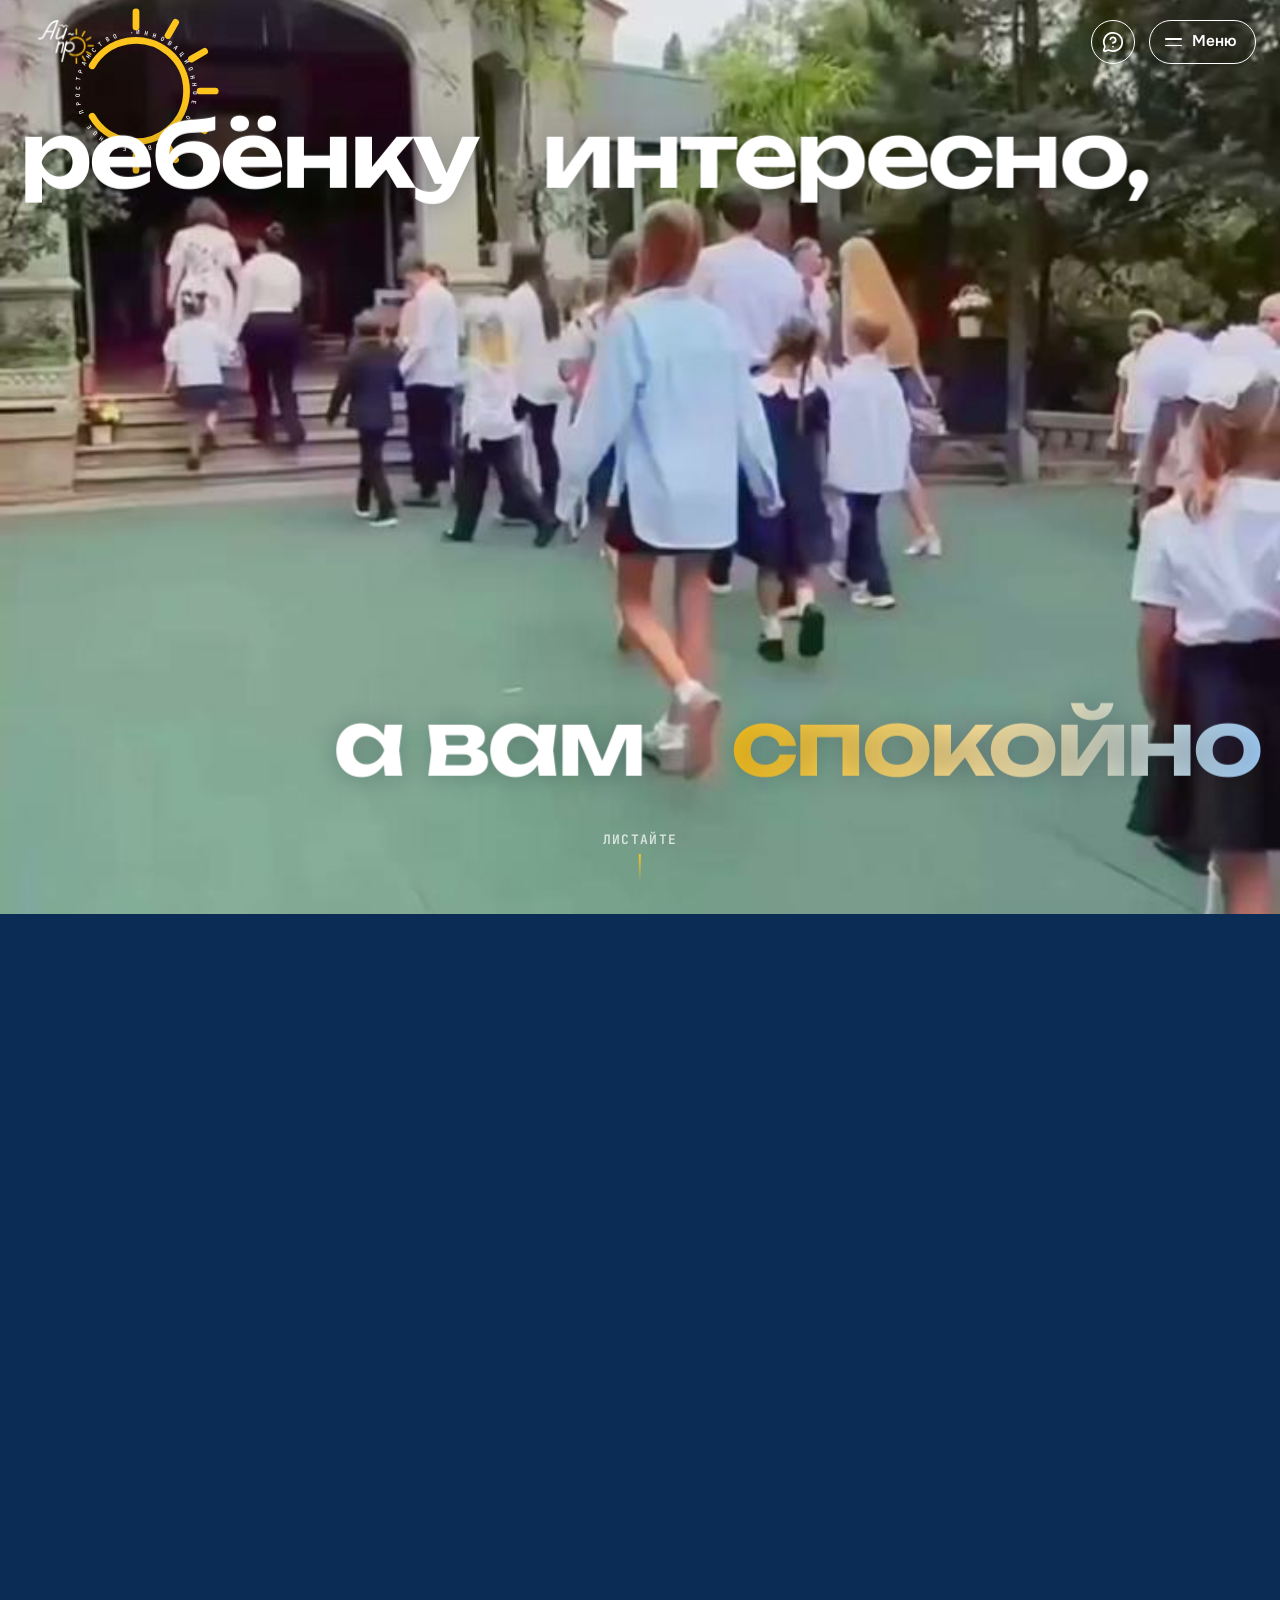
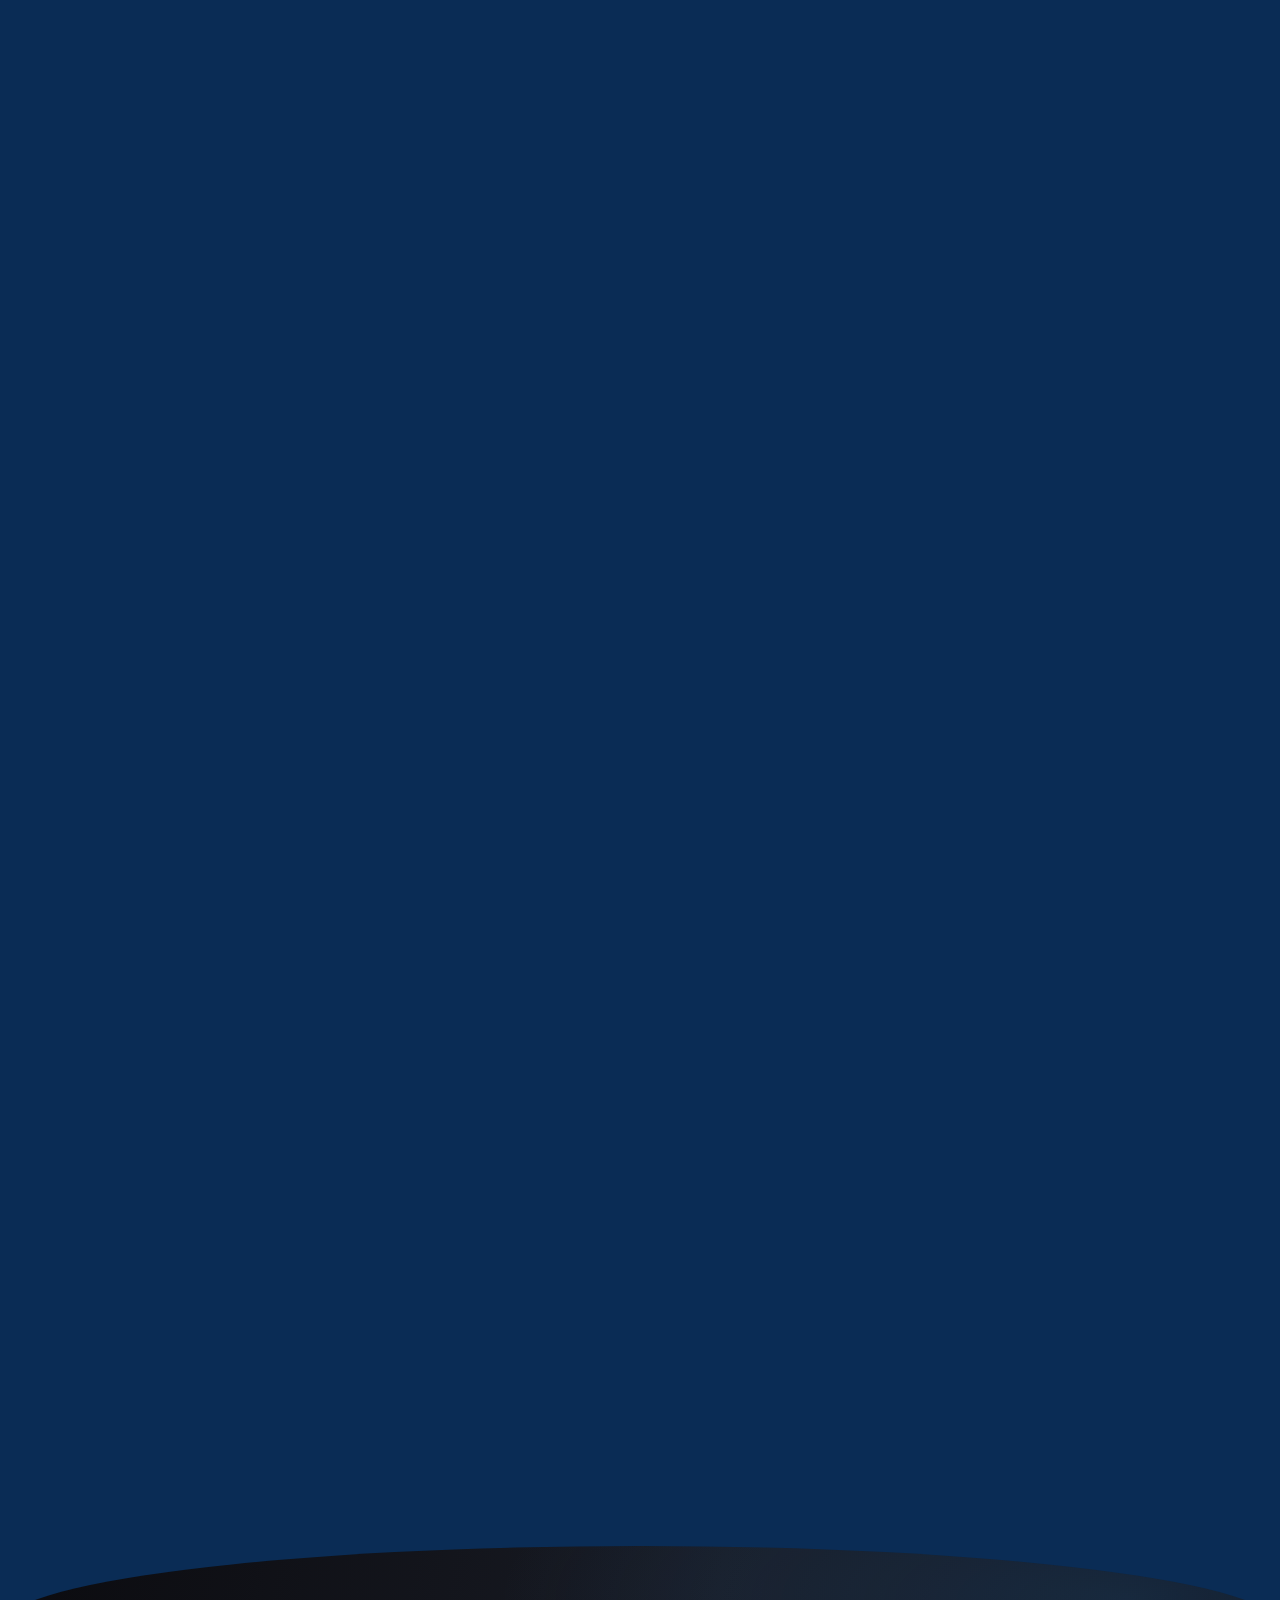
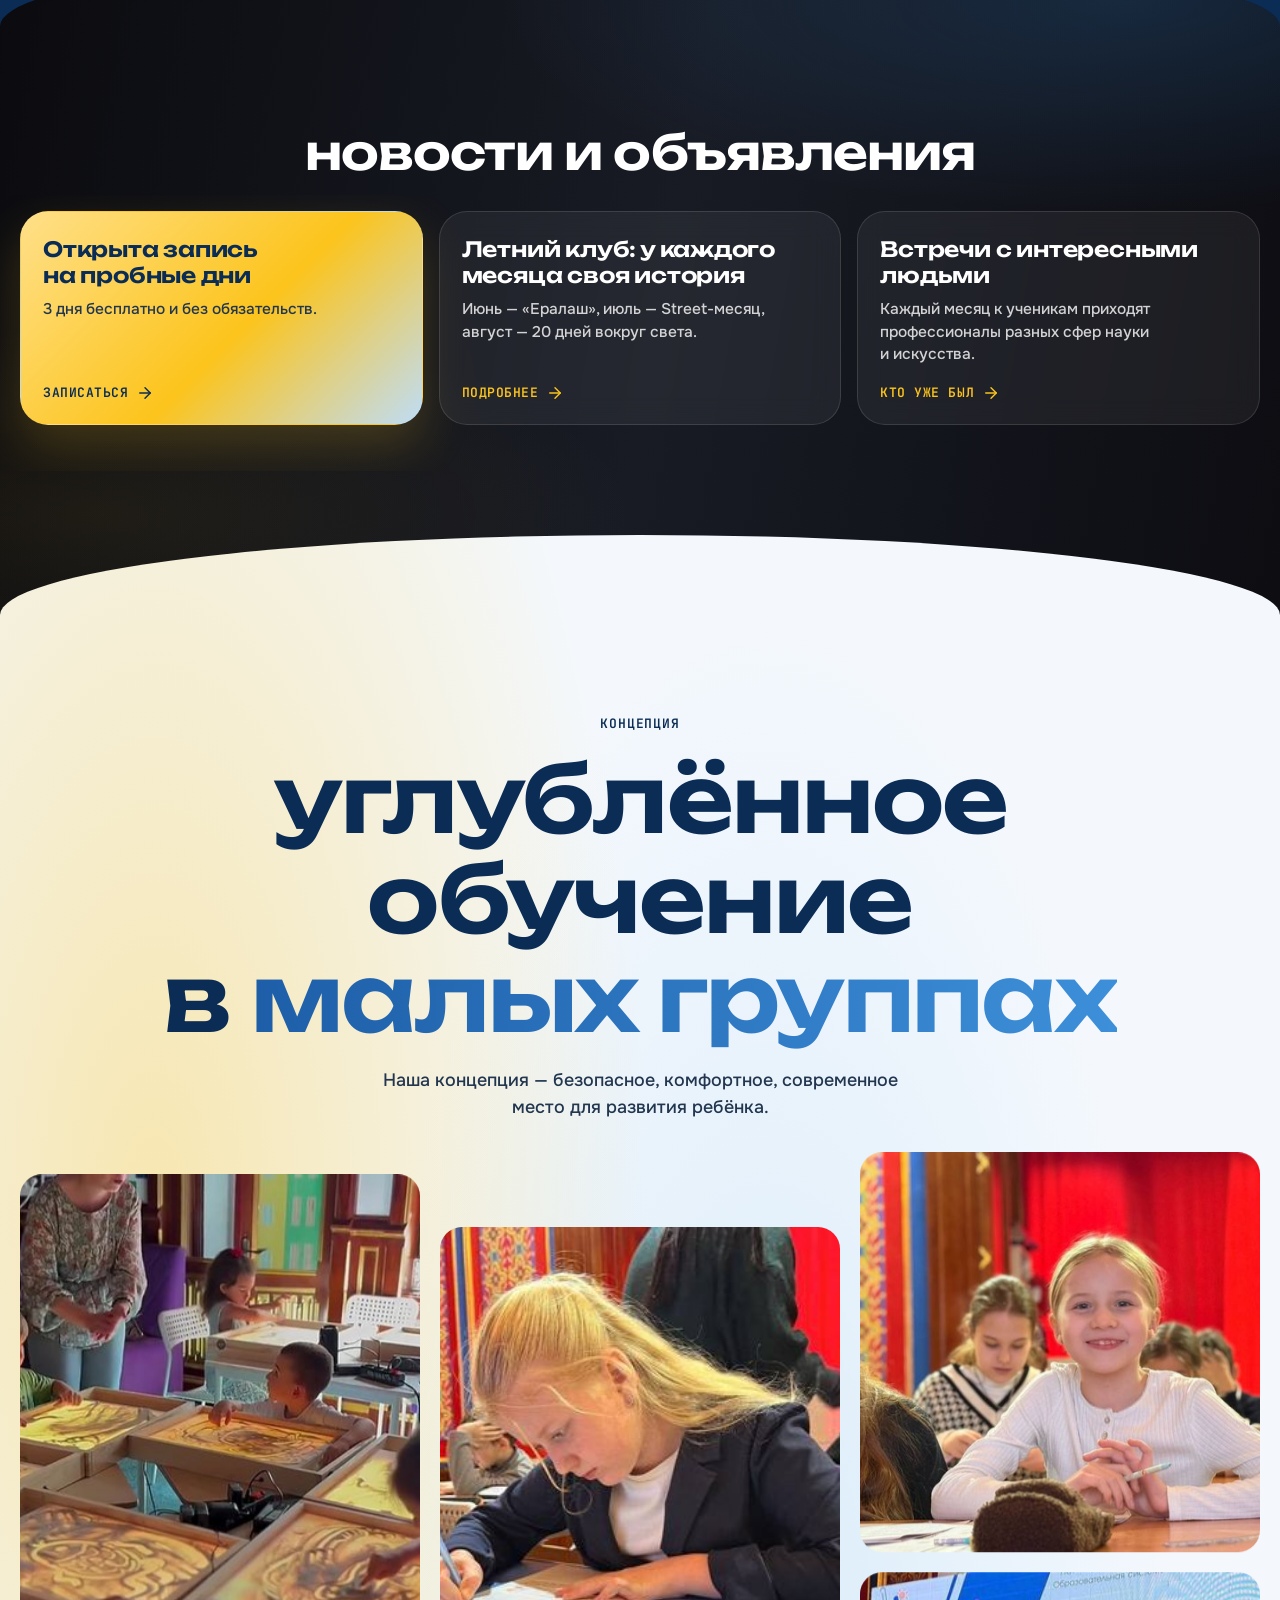
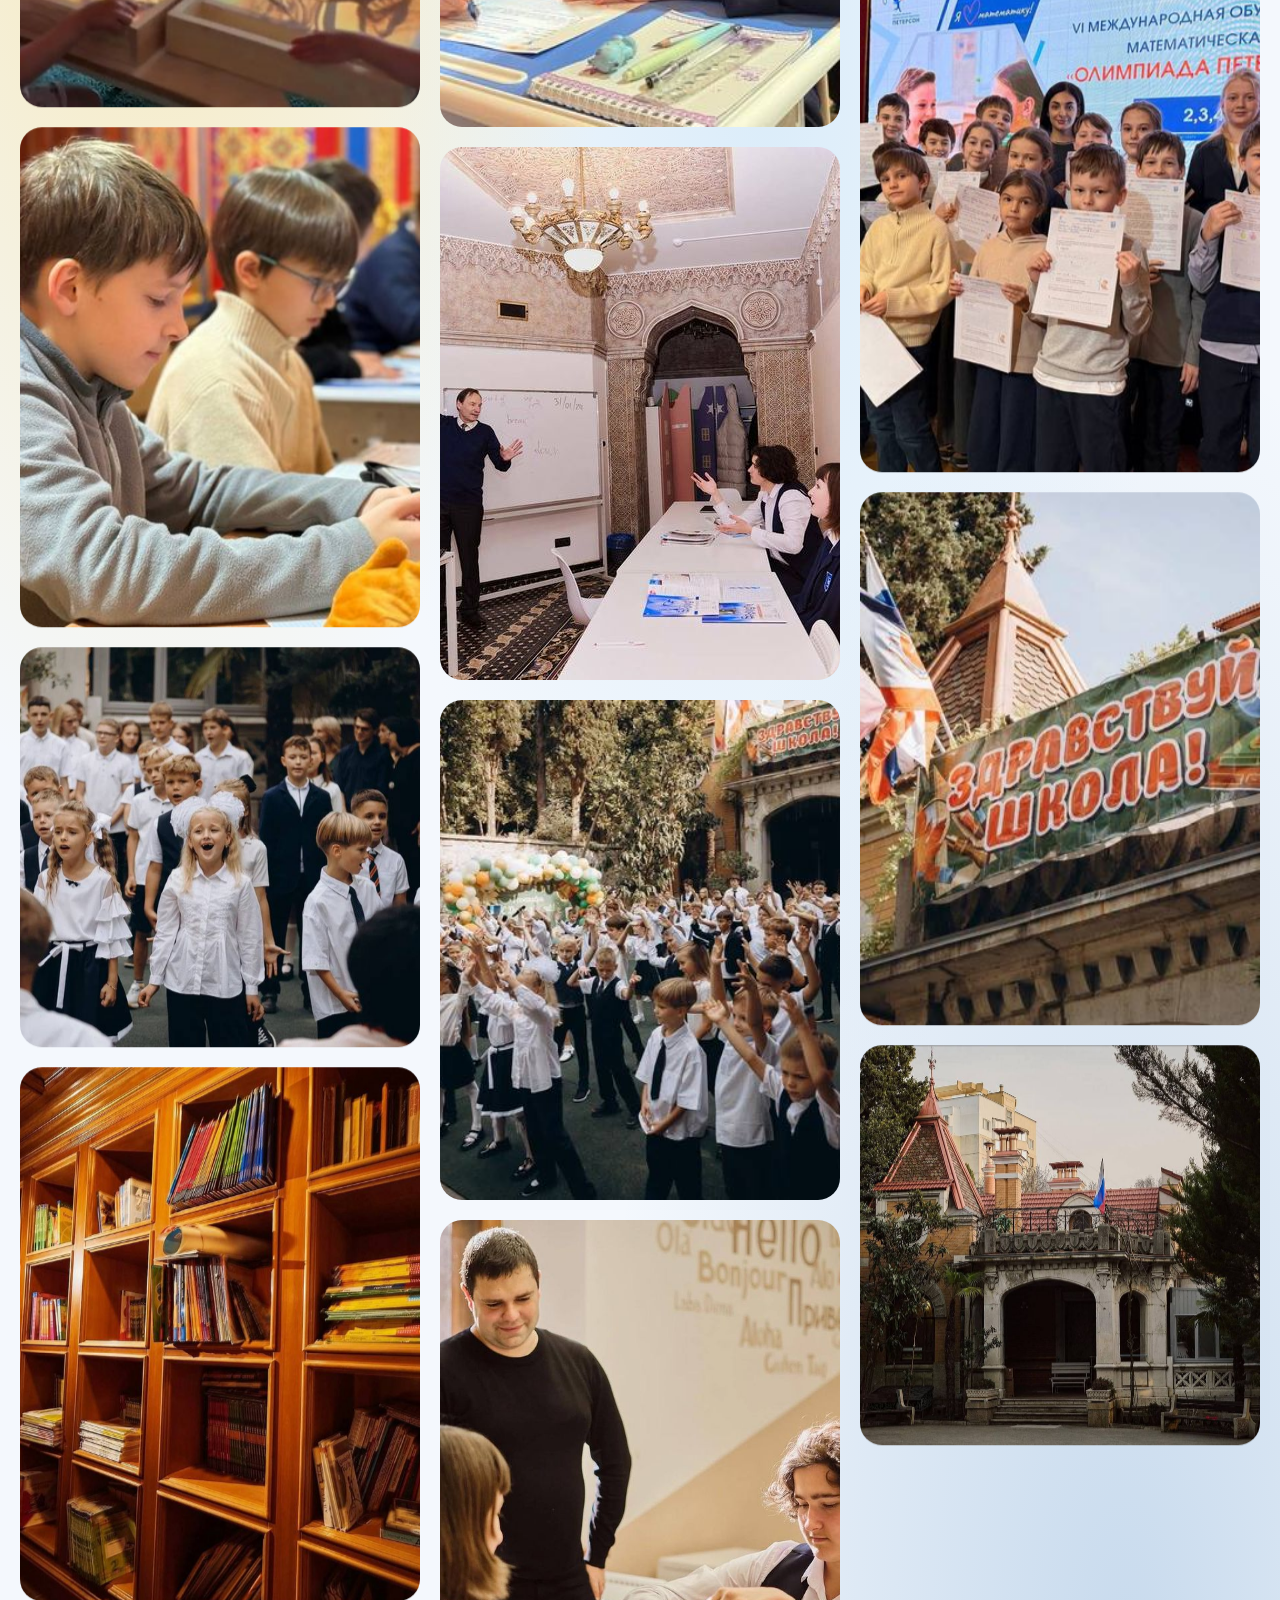
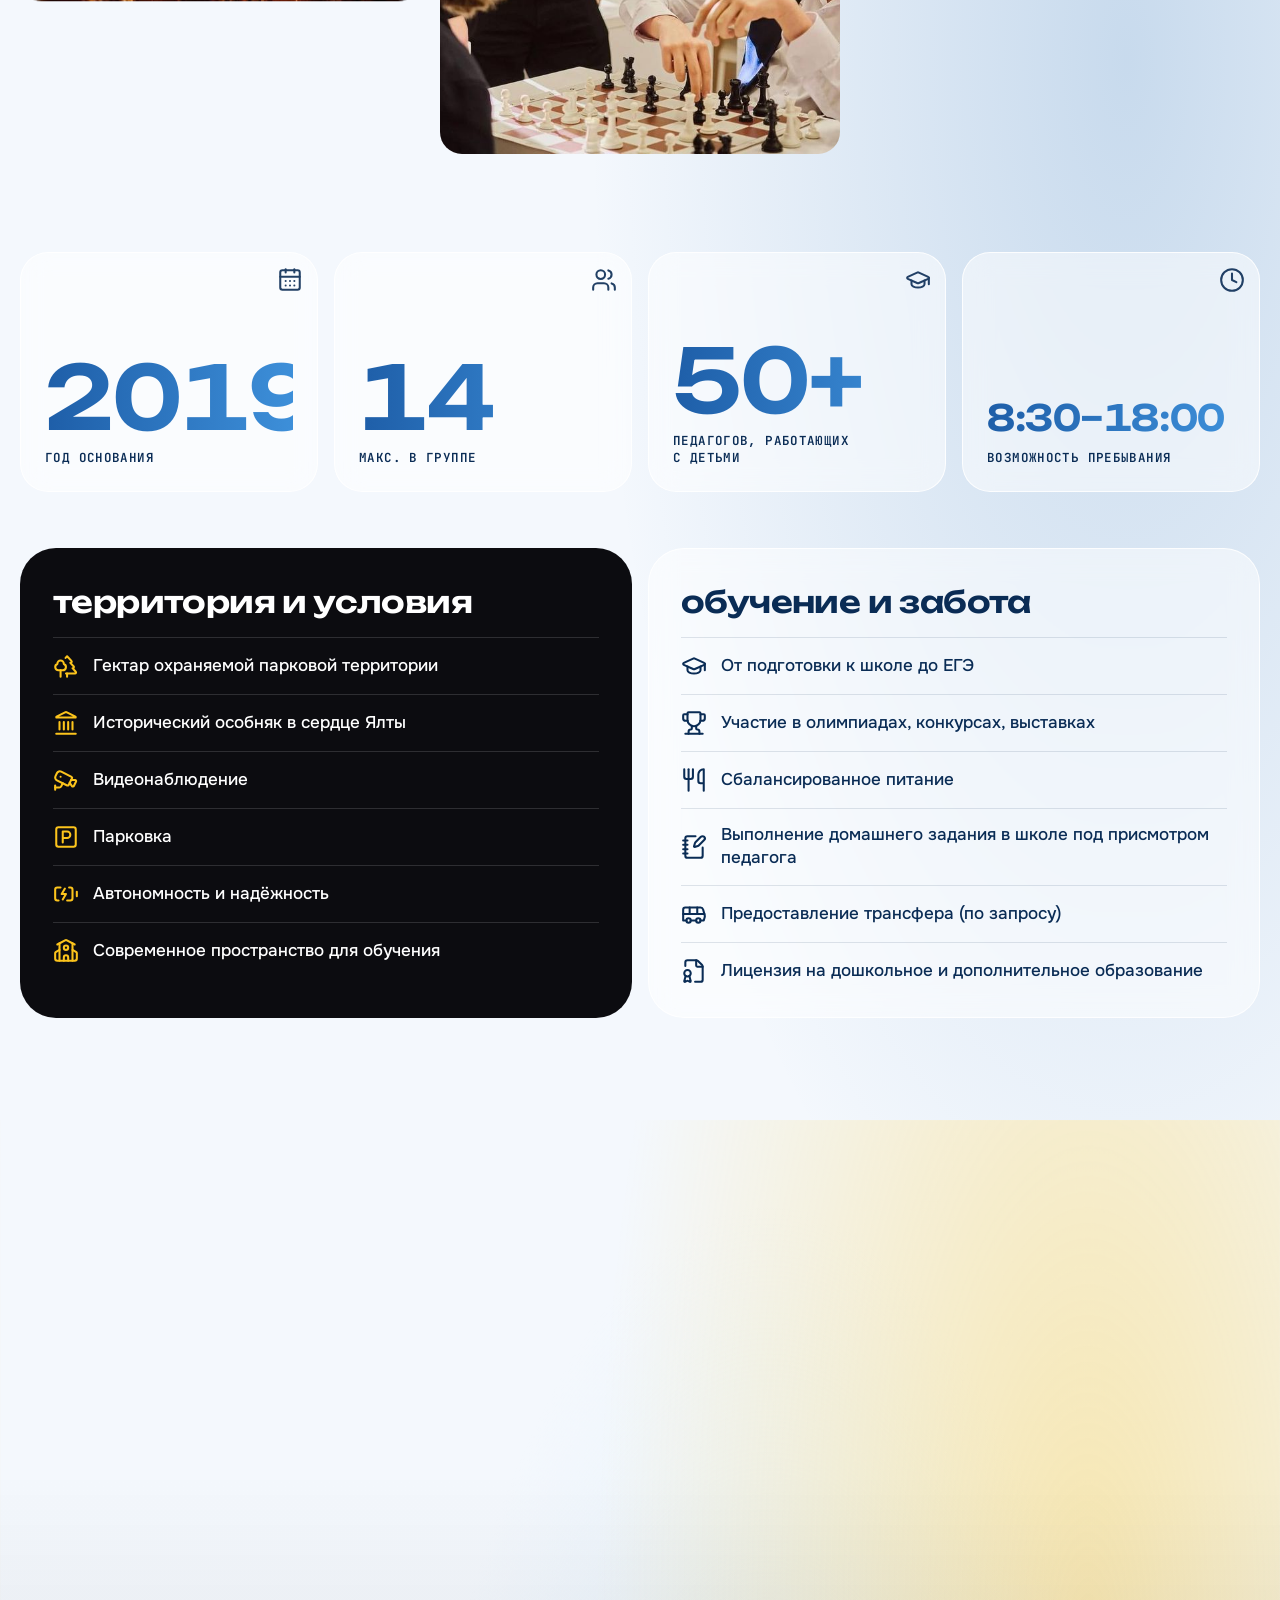
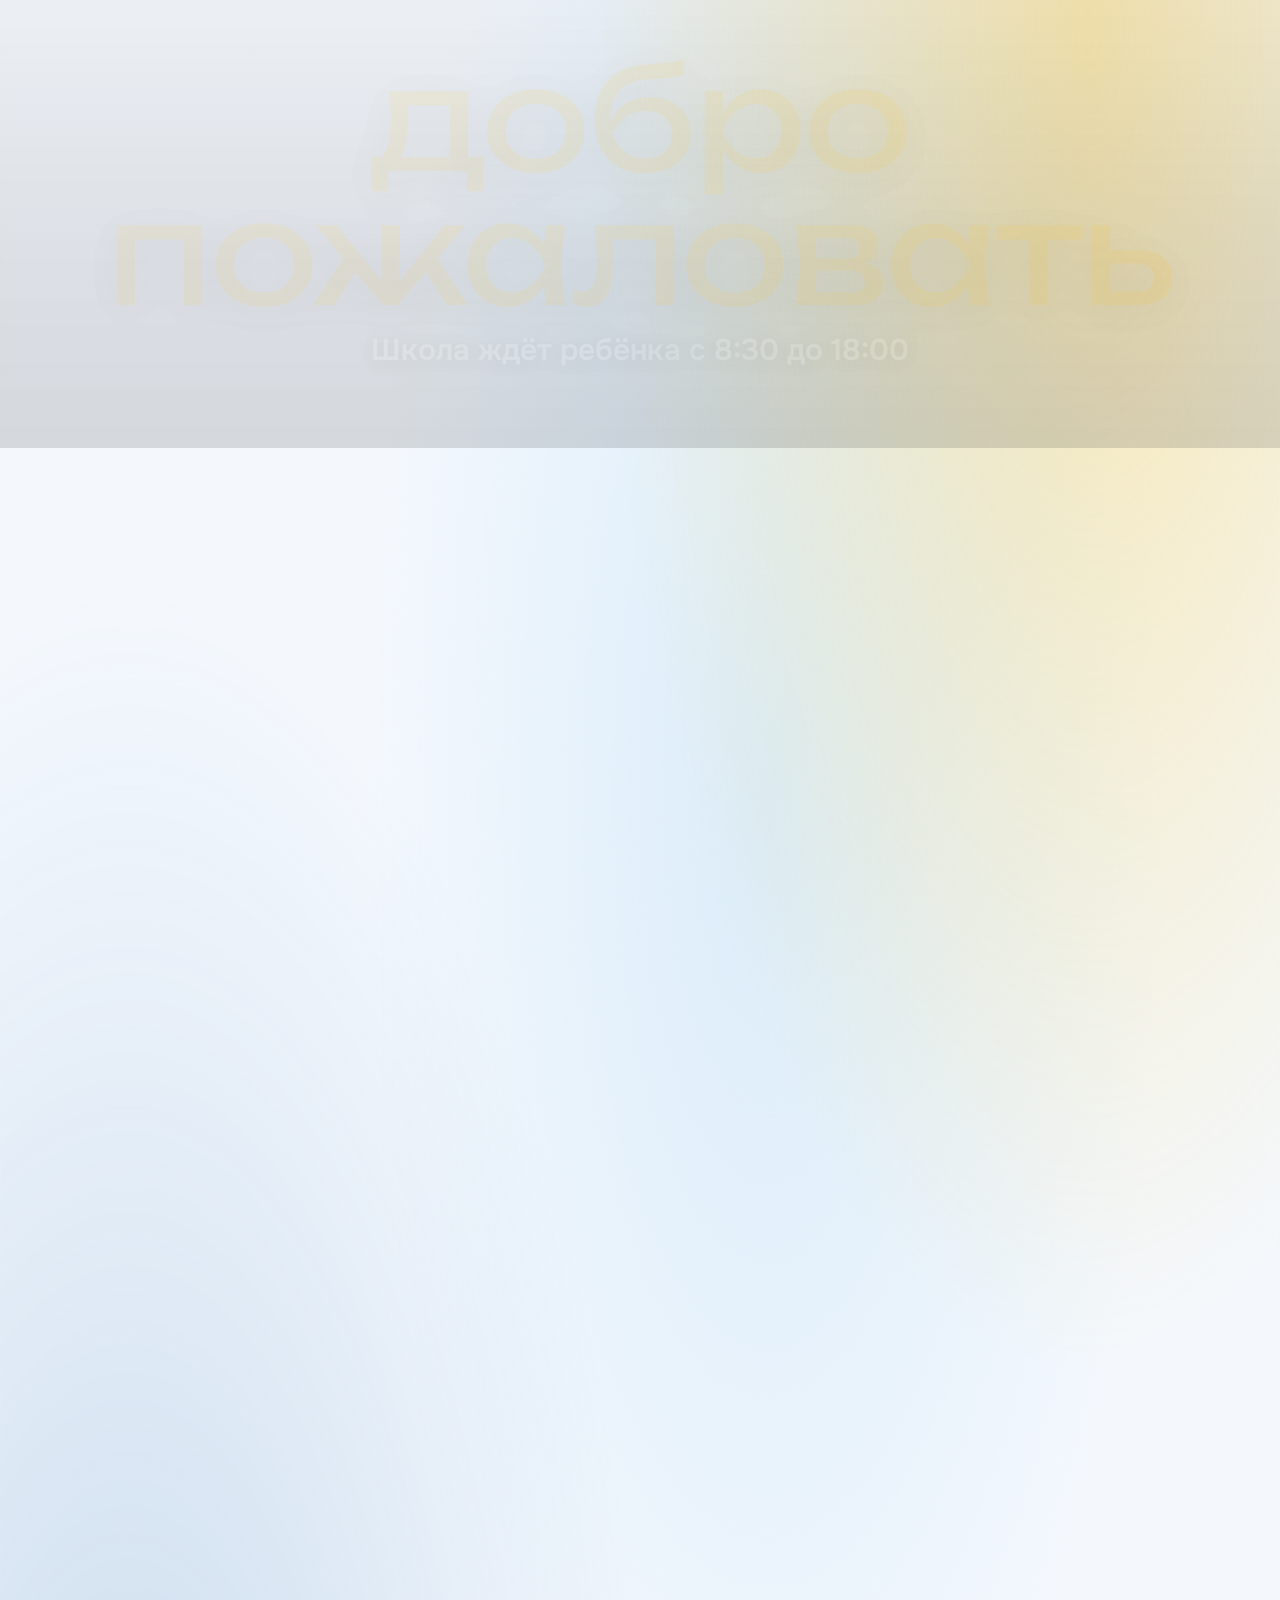
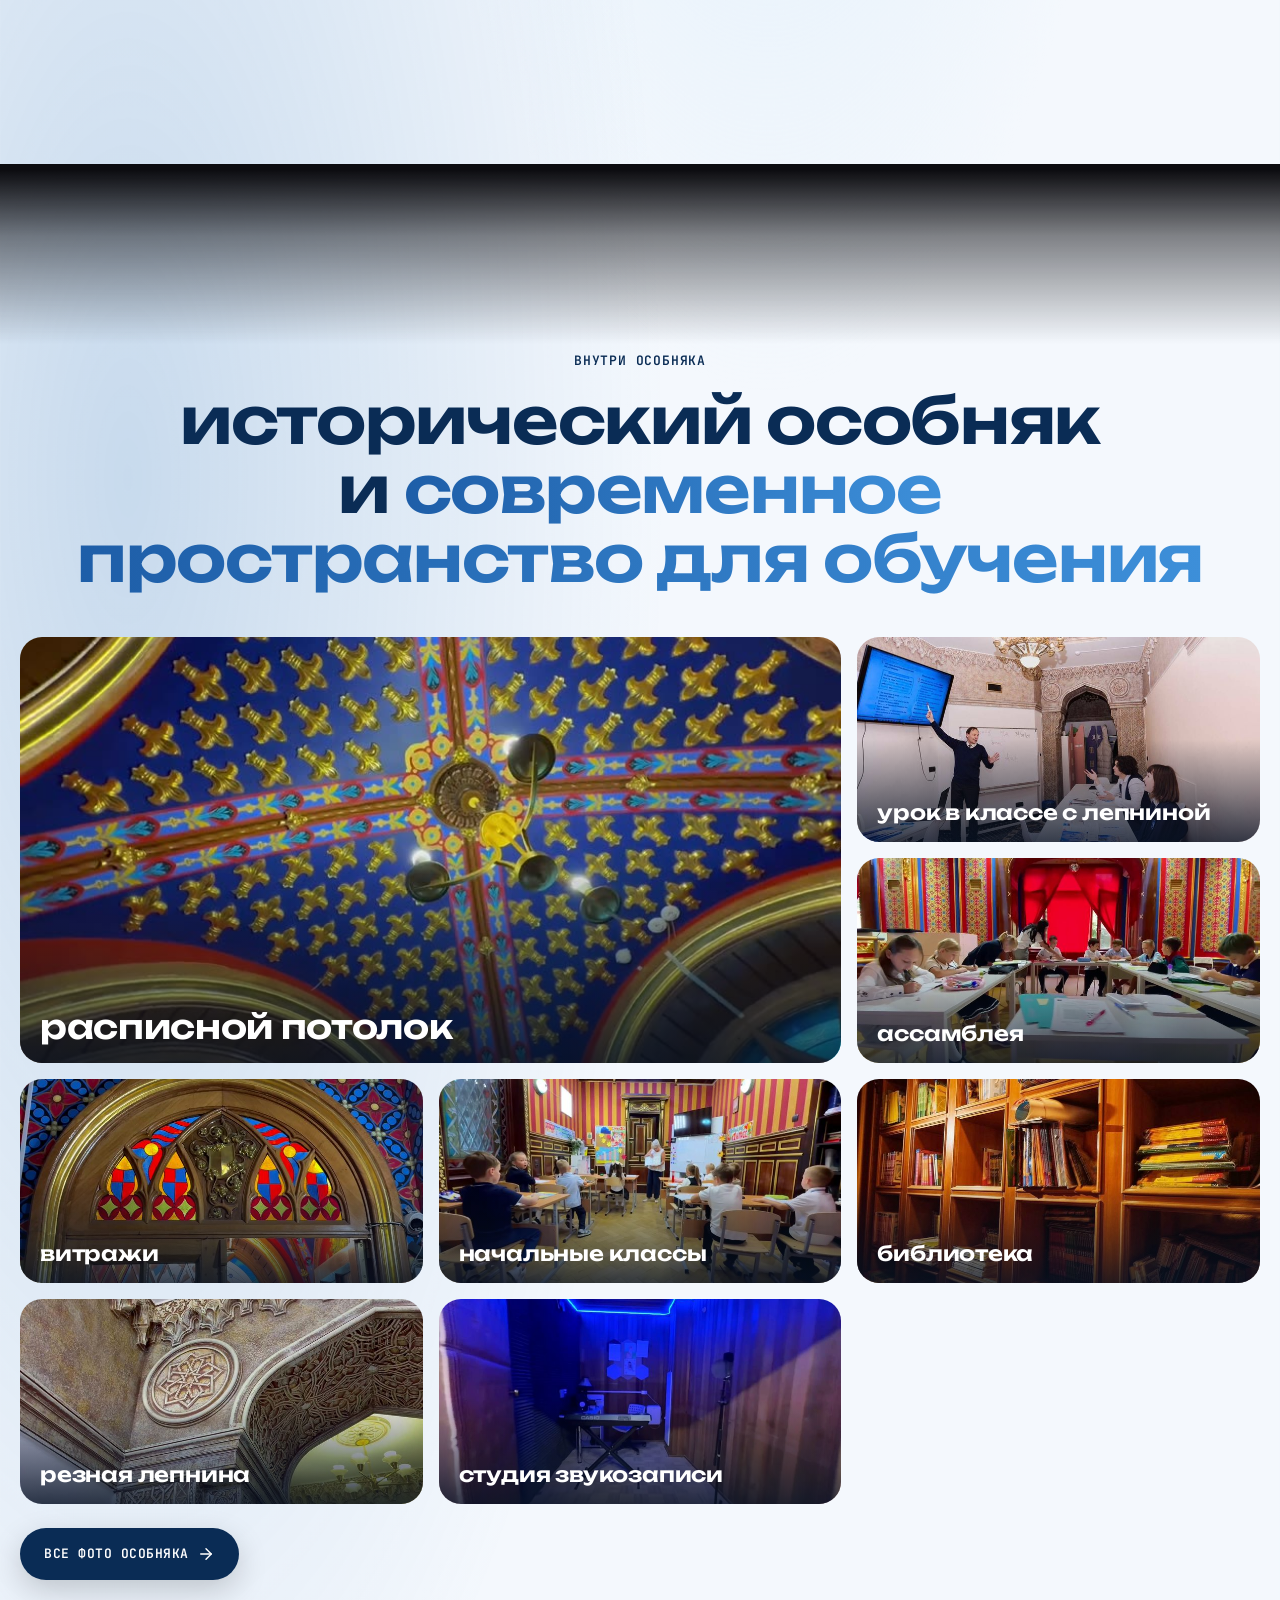
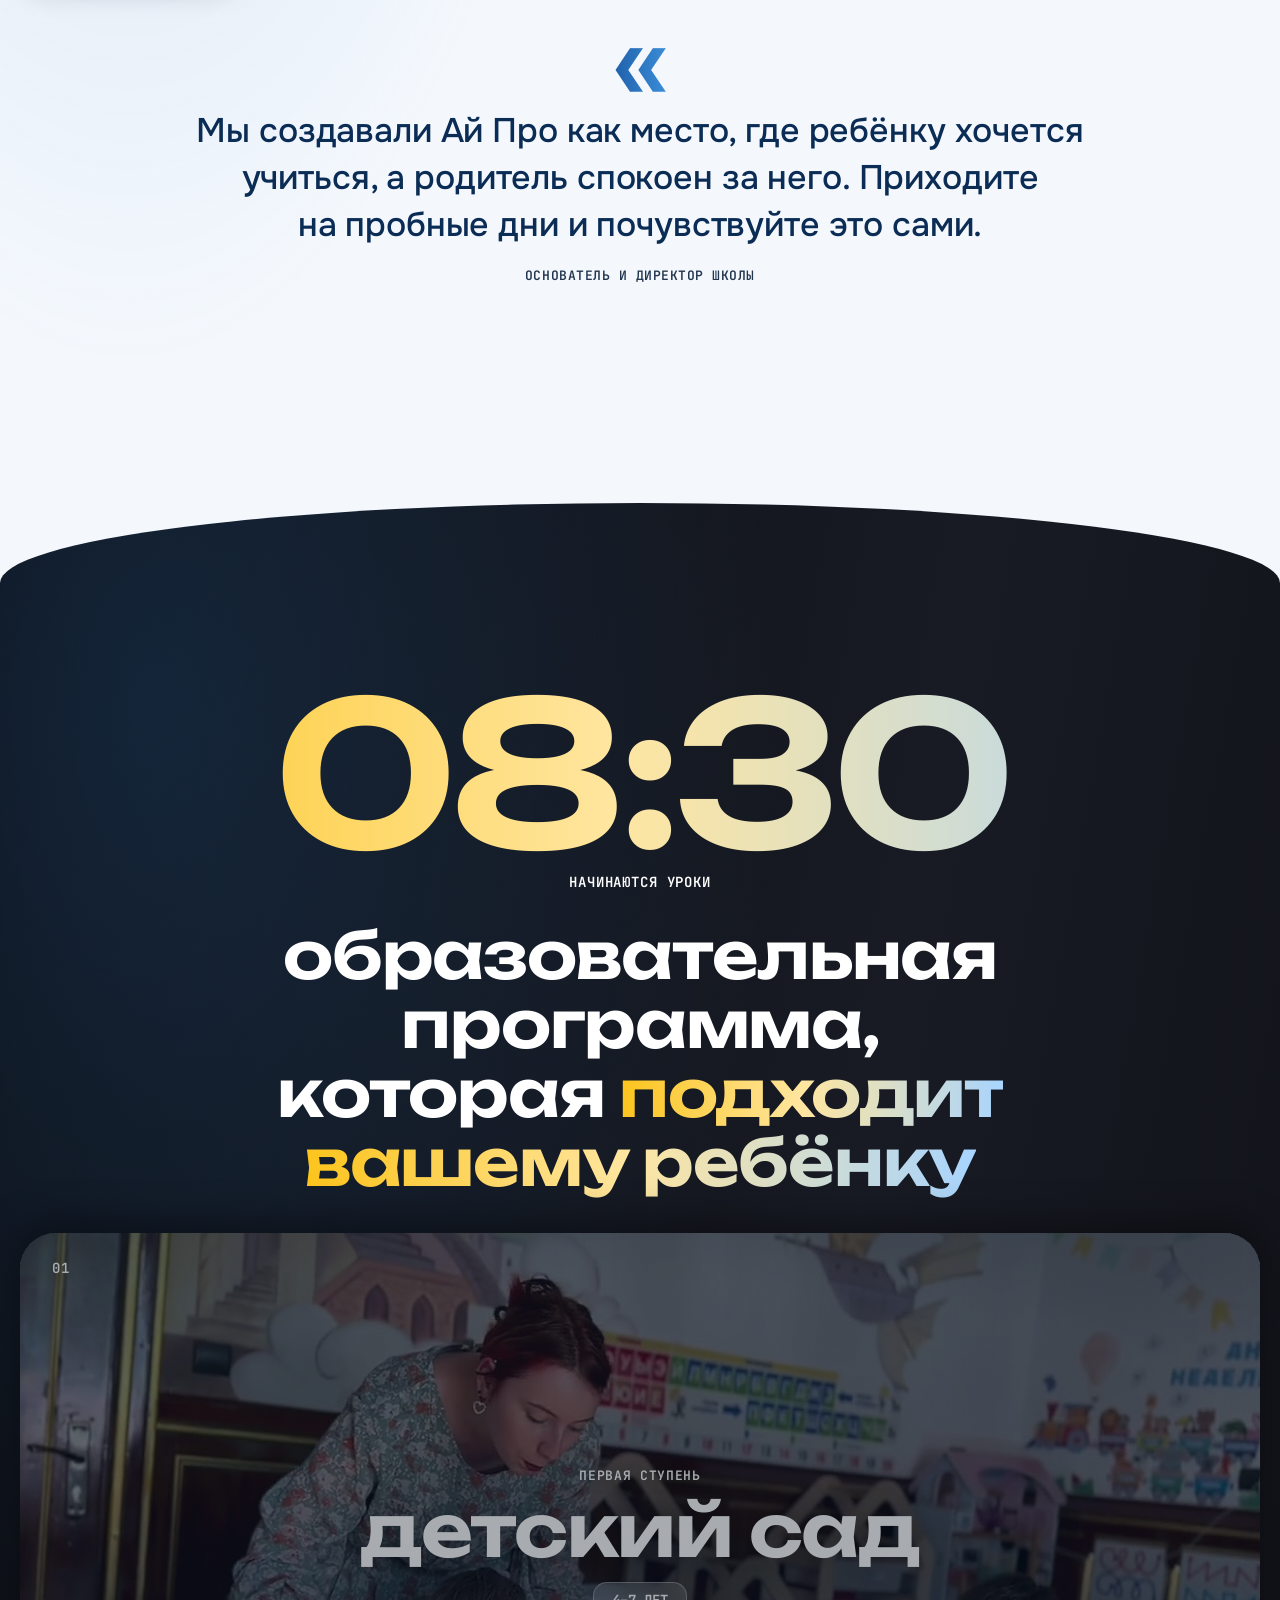
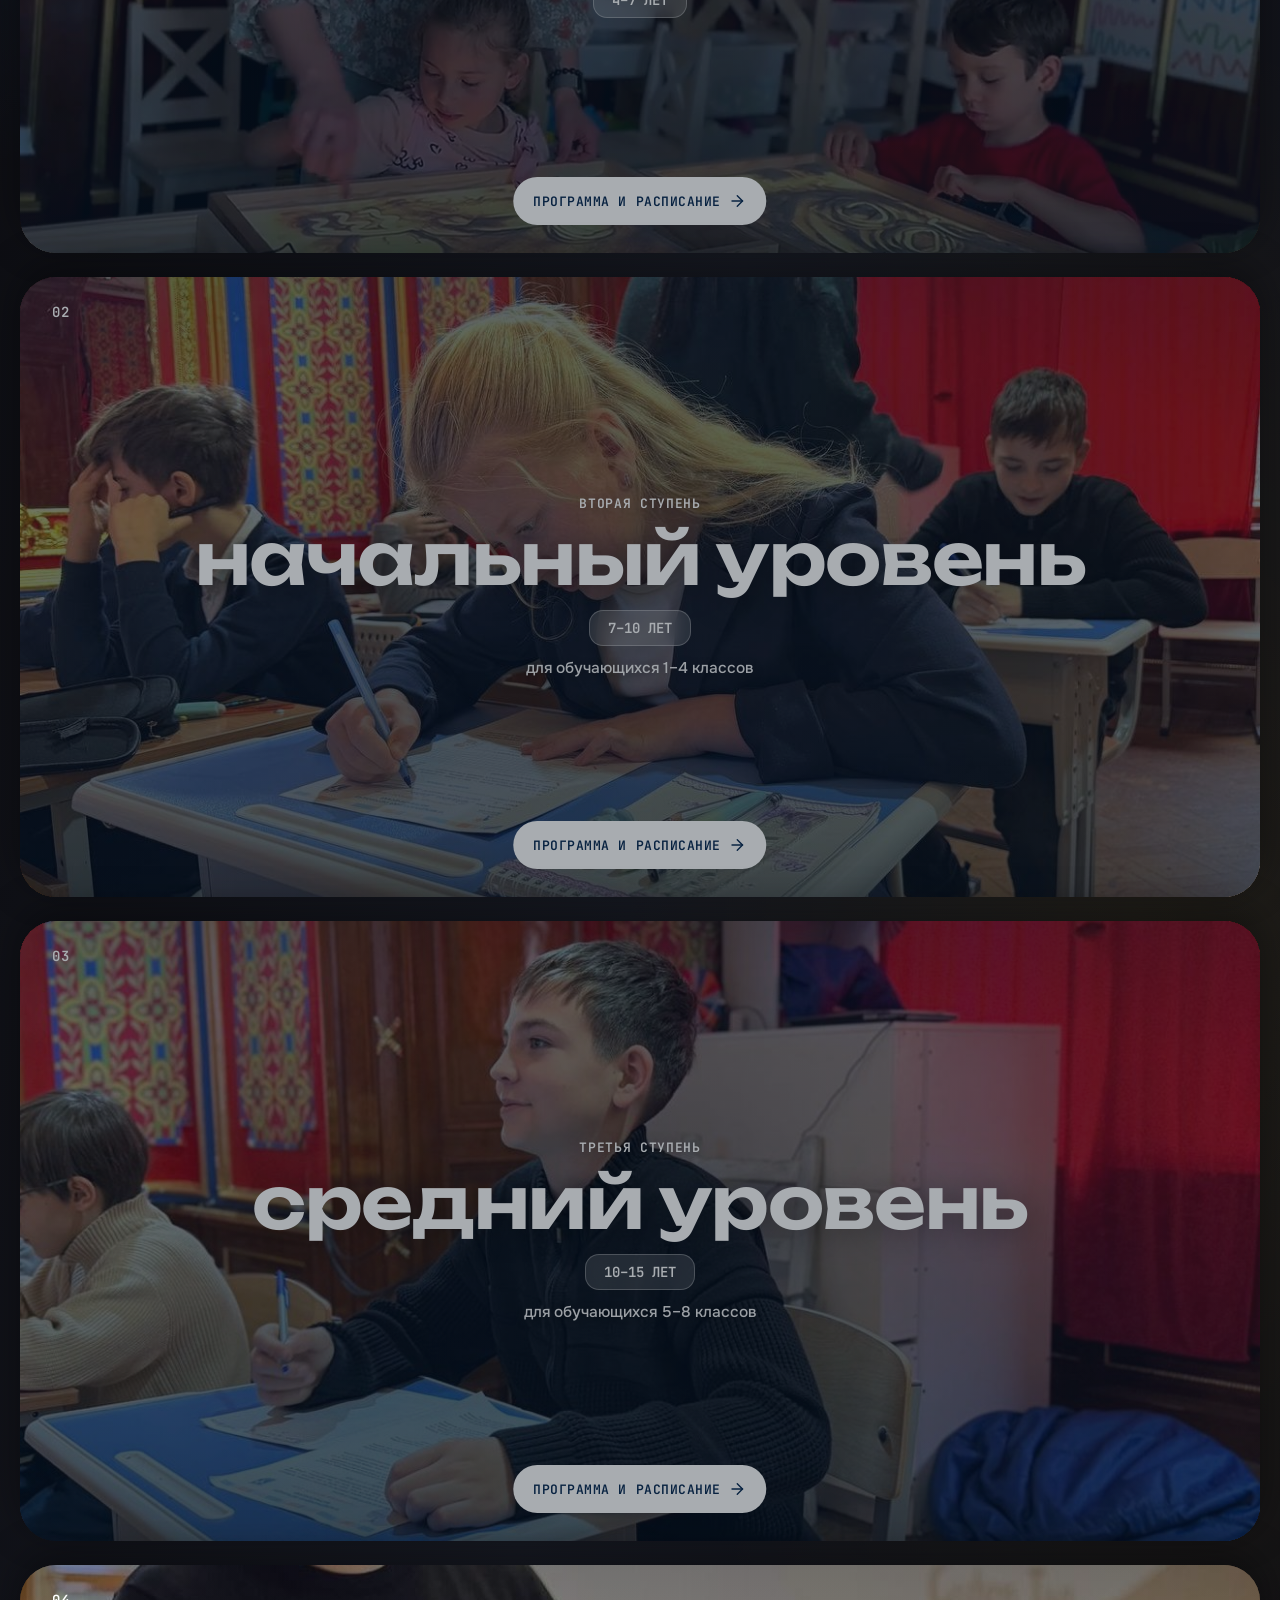
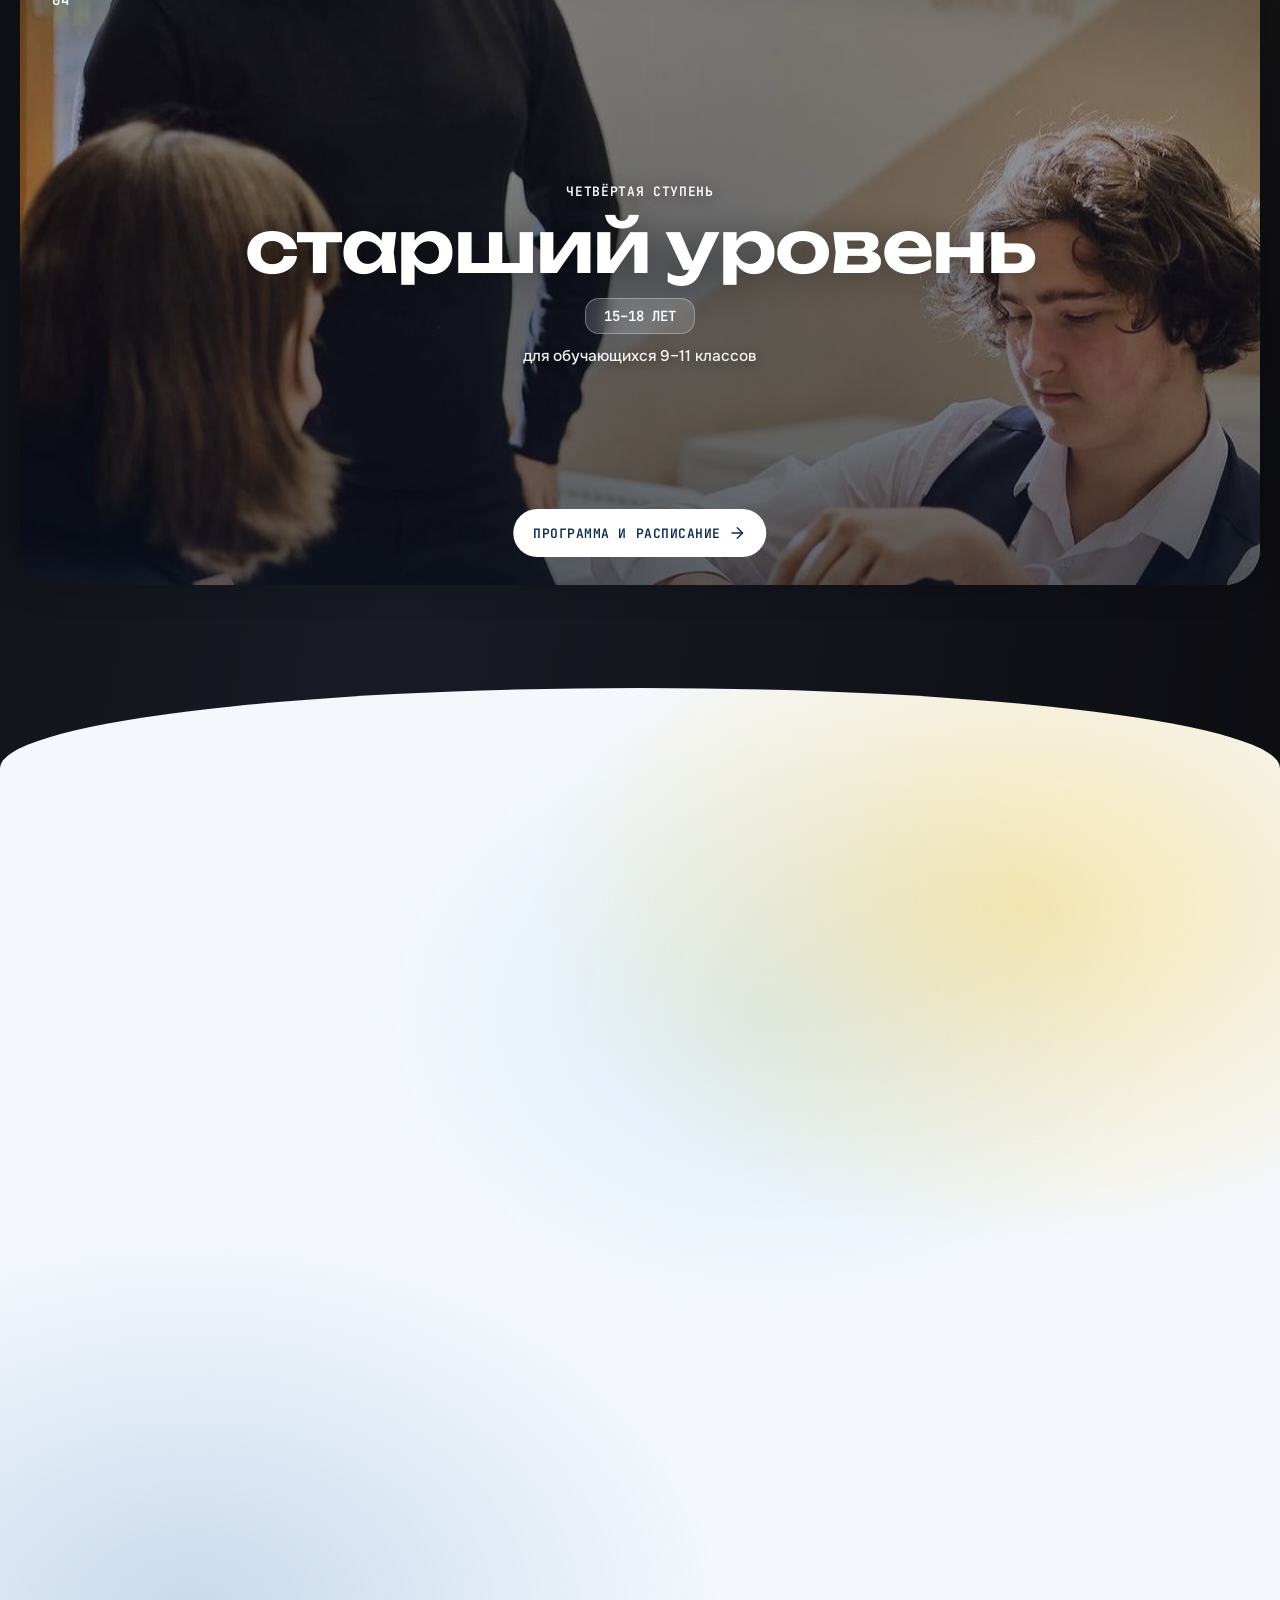
==== index.html @ 478b6d27 "C: на iPhone у панели первого экрана нет своего фона — без полосы другого синего снизу; отступы внут" ====
<!doctype html>
<html lang="ru">
<head>
<meta charset="utf-8">
<meta name="viewport" content="width=device-width, initial-scale=1, viewport-fit=cover">
<title>Ай Про · частная школа полного дня в Ялте</title>
<meta name="description" content="Ай Про (IPROSCHOOL) — частная школа полного дня в Ялте для детей 4–18 лет: детский сад и школа в историческом особняке, малые группы до 14 человек, языки с носителями, кружки, питание и трансфер. Три пробных дня бесплатно.">
<meta property="og:type" content="website">
<meta property="og:locale" content="ru_RU">
<meta property="og:site_name" content="Ай Про · IPROSCHOOL">
<meta property="og:title" content="Ай Про · частная школа полного дня в Ялте">
<meta property="og:description" content="Детский сад и школа в историческом особняке: малые группы, языки с носителями, кружки, питание и трансфер. Три пробных дня бесплатно.">
<meta property="og:image" content="assets/og.jpg">
<link rel="icon" type="image/svg+xml" href="assets/favicon.svg">
<link rel="apple-touch-icon" href="assets/apple-touch-icon.png">
<link rel="preconnect" href="https://fonts.googleapis.com">
<link rel="preconnect" href="https://fonts.gstatic.com" crossorigin>
<link rel="stylesheet" href="https://fonts.googleapis.com/css2?family=Unbounded:wght@500;600;700&family=JetBrains+Mono:wght@500;600&family=Onest:wght@400;500;600;700&display=swap">
<link rel="stylesheet" href="assets/css/site.css?v=eb2b4025">
<link rel="stylesheet" href="assets/css/site-c.css?v=54d6240f">
<script>document.documentElement.classList.add('js');try{if(localStorage.getItem('ipro-a11y')==='1')document.documentElement.classList.add('a11y')}catch(e){}</script>
</head>
<body>
<svg class="sprite" aria-hidden="true" xmlns="http://www.w3.org/2000/svg"><symbol id="i-arrow-left" viewBox="0 0 24 24"><path d="m12 19-7-7 7-7" /> <path d="M19 12H5" /></symbol><symbol id="i-arrow-right" viewBox="0 0 24 24"><path d="M5 12h14" /> <path d="m12 5 7 7-7 7" /></symbol><symbol id="i-arrow-up" viewBox="0 0 24 24"><path d="m5 12 7-7 7 7" /> <path d="M12 19V5" /></symbol><symbol id="i-arrow-up-right" viewBox="0 0 24 24"><path d="M7 7h10v10" /> <path d="M7 17 17 7" /></symbol><symbol id="i-badge-percent" viewBox="0 0 24 24"><path d="M3.85 8.62a4 4 0 0 1 4.78-4.77 4 4 0 0 1 6.74 0 4 4 0 0 1 4.78 4.78 4 4 0 0 1 0 6.74 4 4 0 0 1-4.77 4.78 4 4 0 0 1-6.75 0 4 4 0 0 1-4.78-4.77 4 4 0 0 1 0-6.76Z" /> <path d="m15 9-6 6" /> <path d="M9 9h.01" /> <path d="M15 15h.01" /></symbol><symbol id="i-battery-charging" viewBox="0 0 24 24"><path d="m11 7-3 5h4l-3 5" /> <path d="M14.856 6H16a2 2 0 0 1 2 2v8a2 2 0 0 1-2 2h-2.935" /> <path d="M22 14v-4" /> <path d="M5.14 18H4a2 2 0 0 1-2-2V8a2 2 0 0 1 2-2h2.936" /></symbol><symbol id="i-briefcase-medical" viewBox="0 0 24 24"><path d="M12 11v4" /> <path d="M14 13h-4" /> <path d="M16 6V4a2 2 0 0 0-2-2h-4a2 2 0 0 0-2 2v2" /> <path d="M18 6v14" /> <path d="M6 6v14" /> <rect width="20" height="14" x="2" y="6" rx="2" /></symbol><symbol id="i-building" viewBox="0 0 24 24"><path d="M12 10h.01" /> <path d="M12 14h.01" /> <path d="M12 6h.01" /> <path d="M16 10h.01" /> <path d="M16 14h.01" /> <path d="M16 6h.01" /> <path d="M8 10h.01" /> <path d="M8 14h.01" /> <path d="M8 6h.01" /> <path d="M9 22v-3a1 1 0 0 1 1-1h4a1 1 0 0 1 1 1v3" /> <rect x="4" y="2" width="16" height="20" rx="2" /></symbol><symbol id="i-bus" viewBox="0 0 24 24"><path d="M8 6v6" /> <path d="M15 6v6" /> <path d="M2 12h19.6" /> <path d="M18 18h3s.5-1.7.8-2.8c.1-.4.2-.8.2-1.2 0-.4-.1-.8-.2-1.2l-1.4-5C20.1 6.8 19.1 6 18 6H4a2 2 0 0 0-2 2v10h3" /> <circle cx="7" cy="18" r="2" /> <path d="M9 18h5" /> <circle cx="16" cy="18" r="2" /></symbol><symbol id="i-calendar-days" viewBox="0 0 24 24"><path d="M8 2v3" /> <path d="M16 2v3" /> <rect x="3" y="3" width="18" height="18" rx="2" /> <path d="M3 9h18" /> <path d="M8 13h.01" /> <path d="M12 13h.01" /> <path d="M16 13h.01" /> <path d="M8 17h.01" /> <path d="M12 17h.01" /> <path d="M16 17h.01" /></symbol><symbol id="i-carrot" viewBox="0 0 24 24"><path d="M15 16a1 1 0 0 0-7-7q-4 4-5.987 12.385a.5.5 0 0 0 .602.602Q11 20 15 16l-3-3" /> <path d="M15 9q4 4 7 0-3-4-7 0 4-4 0-7-4 3 0 7" /> <path d="m8 15-2.58-2.58" /></symbol><symbol id="i-cctv" viewBox="0 0 24 24"><path d="M16.75 12h3.632a1 1 0 0 1 .894 1.447l-2.034 4.069a1 1 0 0 1-1.708.134l-2.124-2.97" /> <path d="M17.106 9.053a1 1 0 0 1 .447 1.341l-3.106 6.211a1 1 0 0 1-1.342.447L3.61 12.3a2.92 2.92 0 0 1-1.3-3.91L3.69 5.6a2.92 2.92 0 0 1 3.92-1.3z" /> <path d="M2 19h3.76a2 2 0 0 0 1.8-1.1L9 15" /> <path d="M2 21v-4" /> <path d="M7 9h.01" /></symbol><symbol id="i-check" viewBox="0 0 24 24"><path d="M20 6 9 17l-5-5" /></symbol><symbol id="i-chevron-left" viewBox="0 0 24 24"><path d="m15 18-6-6 6-6" /></symbol><symbol id="i-chevron-right" viewBox="0 0 24 24"><path d="m9 18 6-6-6-6" /></symbol><symbol id="i-clock" viewBox="0 0 24 24"><circle cx="12" cy="12" r="10" /> <path d="M12 6v6l4 2" /></symbol><symbol id="i-eye" viewBox="0 0 24 24"><path d="M2.062 12.348a1 1 0 0 1 0-.696 10.75 10.75 0 0 1 19.876 0 1 1 0 0 1 0 .696 10.75 10.75 0 0 1-19.876 0" /> <circle cx="12" cy="12" r="3" /></symbol><symbol id="i-fence" viewBox="0 0 24 24"><path d="M4 3 2 5v15c0 .6.4 1 1 1h2c.6 0 1-.4 1-1V5Z" /> <path d="M6 8h4" /> <path d="M6 18h4" /> <path d="m12 3-2 2v15c0 .6.4 1 1 1h2c.6 0 1-.4 1-1V5Z" /> <path d="M14 8h4" /> <path d="M14 18h4" /> <path d="m20 3-2 2v15c0 .6.4 1 1 1h2c.6 0 1-.4 1-1V5Z" /></symbol><symbol id="i-file-badge" viewBox="0 0 24 24"><path d="M13 22h5a2 2 0 0 0 2-2V8a2.4 2.4 0 0 0-.706-1.706l-3.588-3.588A2.4 2.4 0 0 0 14 2H6a2 2 0 0 0-2 2v3.3" /> <path d="M14 2v5a1 1 0 0 0 1 1h5" /> <path d="m7.69 16.479 1.29 4.88a.5.5 0 0 1-.698.591l-1.843-.849a1 1 0 0 0-.879.001l-1.846.85a.5.5 0 0 1-.692-.593l1.29-4.88" /> <circle cx="6" cy="14" r="3" /></symbol><symbol id="i-file-text" viewBox="0 0 24 24"><path d="M6 22a2 2 0 0 1-2-2V4a2 2 0 0 1 2-2h8a2.4 2.4 0 0 1 1.704.706l3.588 3.588A2.4 2.4 0 0 1 20 8v12a2 2 0 0 1-2 2z" /> <path d="M14 2v5a1 1 0 0 0 1 1h5" /> <path d="M10 9H8" /> <path d="M16 13H8" /> <path d="M16 17H8" /></symbol><symbol id="i-fire-extinguisher" viewBox="0 0 24 24"><path d="M15 6.5V3a1 1 0 0 0-1-1h-2a1 1 0 0 0-1 1v3.5" /> <path d="M9 18h8" /> <path d="M18 3h-3" /> <path d="M11 3a6 6 0 0 0-6 6v11" /> <path d="M5 13h4" /> <path d="M17 10a4 4 0 0 0-8 0v10a2 2 0 0 0 2 2h4a2 2 0 0 0 2-2Z" /></symbol><symbol id="i-graduation-cap" viewBox="0 0 24 24"><path d="M21.42 10.922a1 1 0 0 0-.019-1.838L12.83 5.18a2 2 0 0 0-1.66 0L2.6 9.08a1 1 0 0 0 0 1.832l8.57 3.908a2 2 0 0 0 1.66 0z" /> <path d="M22 10v6" /> <path d="M6 12.5V16a6 3 0 0 0 12 0v-3.5" /></symbol><symbol id="i-hand-coins" viewBox="0 0 24 24"><path d="M11 15h2a2 2 0 1 0 0-4h-3c-.6 0-1.1.2-1.4.6L3 17" /> <path d="m7 21 1.6-1.4c.3-.4.8-.6 1.4-.6h4c1.1 0 2.1-.4 2.8-1.2l4.6-4.4a2 2 0 0 0-2.75-2.91l-4.2 3.9" /> <path d="m2 16 6 6" /> <circle cx="16" cy="9" r="2.9" /> <circle cx="6" cy="5" r="3" /></symbol><symbol id="i-house" viewBox="0 0 24 24"><path d="M15 21v-8a1 1 0 0 0-1-1h-4a1 1 0 0 0-1 1v8" /> <path d="M3 10a2 2 0 0 1 .709-1.528l7-6a2 2 0 0 1 2.582 0l7 6A2 2 0 0 1 21 10v9a2 2 0 0 1-2 2H5a2 2 0 0 1-2-2z" /></symbol><symbol id="i-landmark" viewBox="0 0 24 24"><path d="M10 18v-7" /> <path d="M11.119 2.205a2 2 0 0 1 1.762 0l7.84 3.846A.5.5 0 0 1 20.5 7h-17a.5.5 0 0 1-.22-.949z" /> <path d="M14 18v-7" /> <path d="M18 18v-7" /> <path d="M3 22h18" /> <path d="M6 18v-7" /></symbol><symbol id="i-lock" viewBox="0 0 24 24"><rect width="18" height="11" x="3" y="11" rx="2" ry="2" /> <path d="M7 11V7a5 5 0 0 1 10 0v4" /></symbol><symbol id="i-map-pin" viewBox="0 0 24 24"><path d="M20 10c0 4.993-5.539 10.193-7.399 11.799a1 1 0 0 1-1.202 0C9.539 20.193 4 14.993 4 10a8 8 0 0 1 16 0" /> <circle cx="12" cy="10" r="3" /></symbol><symbol id="i-message-circle" viewBox="0 0 24 24"><path d="M2.992 16.342a2 2 0 0 1 .094 1.167l-1.065 3.29a1 1 0 0 0 1.236 1.168l3.413-.998a2 2 0 0 1 1.099.092 10 10 0 1 0-4.777-4.719" /></symbol><symbol id="i-message-circle-question-mark" viewBox="0 0 24 24"><path d="M2.992 16.342a2 2 0 0 1 .094 1.167l-1.065 3.29a1 1 0 0 0 1.236 1.168l3.413-.998a2 2 0 0 1 1.099.092 10 10 0 1 0-4.777-4.719" /> <path d="M9.09 9a3 3 0 0 1 5.83 1c0 2-3 3-3 3" /> <path d="M12 17h.01" /></symbol><symbol id="i-notebook-pen" viewBox="0 0 24 24"><path d="M13.4 2H6a2 2 0 0 0-2 2v16a2 2 0 0 0 2 2h12a2 2 0 0 0 2-2v-7.4" /> <path d="M2 6h4" /> <path d="M2 10h4" /> <path d="M2 14h4" /> <path d="M2 18h4" /> <path d="M21.378 5.626a1 1 0 1 0-3.004-3.004l-5.01 5.012a2 2 0 0 0-.506.854l-.837 2.87a.5.5 0 0 0 .62.62l2.87-.837a2 2 0 0 0 .854-.506z" /></symbol><symbol id="i-phone" viewBox="0 0 24 24"><path d="M13.832 16.568a1 1 0 0 0 1.213-.303l.355-.465A2 2 0 0 1 17 15h3a2 2 0 0 1 2 2v3a2 2 0 0 1-2 2A18 18 0 0 1 2 4a2 2 0 0 1 2-2h3a2 2 0 0 1 2 2v3a2 2 0 0 1-.8 1.6l-.468.351a1 1 0 0 0-.292 1.233 14 14 0 0 0 6.392 6.384" /></symbol><symbol id="i-play" viewBox="0 0 24 24"><path d="M5 5a2 2 0 0 1 3.008-1.728l11.997 6.998a2 2 0 0 1 .003 3.458l-12 7A2 2 0 0 1 5 19z" /></symbol><symbol id="i-plus" viewBox="0 0 24 24"><path d="M5 12h14" /> <path d="M12 5v14" /></symbol><symbol id="i-quote" viewBox="0 0 24 24"><path d="M16 3a2 2 0 0 0-2 2v6a2 2 0 0 0 2 2 1 1 0 0 1 1 1v1a2 2 0 0 1-2 2 1 1 0 0 0-1 1v2a1 1 0 0 0 1 1 6 6 0 0 0 6-6V5a2 2 0 0 0-2-2z" /> <path d="M5 3a2 2 0 0 0-2 2v6a2 2 0 0 0 2 2 1 1 0 0 1 1 1v1a2 2 0 0 1-2 2 1 1 0 0 0-1 1v2a1 1 0 0 0 1 1 6 6 0 0 0 6-6V5a2 2 0 0 0-2-2z" /></symbol><symbol id="i-salad" viewBox="0 0 24 24"><path d="M19.496 12a2.5 2.5 0 00.399-2.214A2 2 0 0020.32 6.5 2 2 0 0019 3a2 2 0 00-1.5.68 2 2 0 00-3.287.424 2.5 2.5 0 00-3.189 2.06A3 3 0 0012 12l4-4" /> <path d="M4 12a1 1 0 00-.99 1.133A9 9 0 0012 21a9 9 0 008.99-7.867A1 1 0 0020 12z" /> <path d="M7 21h10" /> <path d="M9.85 6.907A3.5 3.5 0 005.05 12" /></symbol><symbol id="i-school" viewBox="0 0 24 24"><path d="M14 21v-3a2 2 0 0 0-4 0v3" /> <path d="M18 4.933V21" /> <path d="m4 6 7.106-3.79a2 2 0 0 1 1.788 0L20 6" /> <path d="m6 11-3.52 2.147a1 1 0 0 0-.48.854V19a2 2 0 0 0 2 2h16a2 2 0 0 0 2-2v-5a1 1 0 0 0-.48-.853L18 11" /> <path d="M6 4.933V21" /> <circle cx="12" cy="9" r="2" /></symbol><symbol id="i-send" viewBox="0 0 24 24"><path d="M14.536 21.686a.5.5 0 0 0 .937-.024l6.5-19a.496.496 0 0 0-.635-.635l-19 6.5a.5.5 0 0 0-.024.937l7.93 3.18a2 2 0 0 1 1.112 1.11z" /> <path d="m21.854 2.147-10.94 10.939" /></symbol><symbol id="i-shield-check" viewBox="0 0 24 24"><path d="M20 13c0 5-3.5 7.5-7.66 8.95a1 1 0 0 1-.67-.01C7.5 20.5 4 18 4 13V6a1 1 0 0 1 1-1c2 0 4.5-1.2 6.24-2.72a1.17 1.17 0 0 1 1.52 0C14.51 3.81 17 5 19 5a1 1 0 0 1 1 1z" /> <path d="m9 12 2 2 4-4" /></symbol><symbol id="i-siren" viewBox="0 0 24 24"><path d="M7 18v-6a5 5 0 1 1 10 0v6" /> <path d="M5 21a1 1 0 0 0 1 1h12a1 1 0 0 0 1-1v-1a2 2 0 0 0-2-2H7a2 2 0 0 0-2 2z" /> <path d="M21 12h1" /> <path d="M18.5 4.5 18 5" /> <path d="M2 12h1" /> <path d="M12 2v1" /> <path d="m4.929 4.929.707.707" /> <path d="M12 12v6" /></symbol><symbol id="i-sparkles" viewBox="0 0 24 24"><path d="M11.017 2.814a1 1 0 0 1 1.966 0l1.051 5.558a2 2 0 0 0 1.594 1.594l5.558 1.051a1 1 0 0 1 0 1.966l-5.558 1.051a2 2 0 0 0-1.594 1.594l-1.051 5.558a1 1 0 0 1-1.966 0l-1.051-5.558a2 2 0 0 0-1.594-1.594l-5.558-1.051a1 1 0 0 1 0-1.966l5.558-1.051a2 2 0 0 0 1.594-1.594z" /> <path d="M20 2v4" /> <path d="M22 4h-4" /> <circle cx="4" cy="20" r="2" /></symbol><symbol id="i-square-parking" viewBox="0 0 24 24"><rect width="18" height="18" x="3" y="3" rx="2" /> <path d="M9 17V7h4a3 3 0 0 1 0 6H9" /></symbol><symbol id="i-stamp" viewBox="0 0 24 24"><path d="M14 13V8.5C14 7 15 7 15 5a3 3 0 0 0-6 0c0 2 1 2 1 3.5V13" /> <path d="M20 15.5a2.5 2.5 0 0 0-2.5-2.5h-11A2.5 2.5 0 0 0 4 15.5V17a1 1 0 0 0 1 1h14a1 1 0 0 0 1-1z" /> <path d="M5 22h14" /></symbol><symbol id="i-star" viewBox="0 0 24 24"><path d="M11.525 2.295a.53.53 0 0 1 .95 0l2.31 4.679a2.123 2.123 0 0 0 1.595 1.16l5.166.756a.53.53 0 0 1 .294.904l-3.736 3.638a2.123 2.123 0 0 0-.611 1.878l.882 5.14a.53.53 0 0 1-.771.56l-4.618-2.428a2.122 2.122 0 0 0-1.973 0L6.396 21.01a.53.53 0 0 1-.77-.56l.881-5.139a2.122 2.122 0 0 0-.611-1.879L2.16 9.795a.53.53 0 0 1 .294-.906l5.165-.755a2.122 2.122 0 0 0 1.597-1.16z" /></symbol><symbol id="i-sun" viewBox="0 0 24 24"><circle cx="12" cy="12" r="4" /> <path d="M12 2v2" /> <path d="M12 20v2" /> <path d="m4.93 4.93 1.41 1.41" /> <path d="m17.66 17.66 1.41 1.41" /> <path d="M2 12h2" /> <path d="M20 12h2" /> <path d="m6.34 17.66-1.41 1.41" /> <path d="m19.07 4.93-1.41 1.41" /></symbol><symbol id="i-trees" viewBox="0 0 24 24"><path d="M10 10v.2A3 3 0 0 1 8.9 16H5a3 3 0 0 1-1-5.8V10a3 3 0 0 1 6 0Z" /> <path d="M7 16v6" /> <path d="M13 19v3" /> <path d="M12 19h8.3a1 1 0 0 0 .7-1.7L18 14h.3a1 1 0 0 0 .7-1.7L16 9h.2a1 1 0 0 0 .8-1.7L13 3l-1.4 1.5" /></symbol><symbol id="i-trophy" viewBox="0 0 24 24"><path d="M10 14.66V17a1 1 0 0 1-1 1 2 2 0 0 0-2 2v2" /> <path d="M14 14.66V17a1 1 0 0 0 1 1 2 2 0 0 1 2 2v2" /> <path d="M17.916 10H19.5A2.5 2.5 0 0 0 22 7.5V5a1 1 0 0 0-1-1h-3" /> <path d="M4 22h16" /> <path d="M6 9a6 6 0 0 0 12 0V3a1 1 0 0 0-1-1H7a1 1 0 0 0-1 1z" /> <path d="M6.084 10H4.5A2.5 2.5 0 0 1 2 7.5V5a1 1 0 0 1 1-1h3" /></symbol><symbol id="i-users" viewBox="0 0 24 24"><path d="M16 21v-2a4 4 0 0 0-4-4H6a4 4 0 0 0-4 4v2" /> <path d="M16 3.128a4 4 0 0 1 0 7.744" /> <path d="M22 21v-2a4 4 0 0 0-3-3.87" /> <circle cx="9" cy="7" r="4" /></symbol><symbol id="i-utensils" viewBox="0 0 24 24"><path d="M3 2v7c0 1.1.9 2 2 2h4a2 2 0 0 0 2-2V2" /> <path d="M7 2v20" /> <path d="M21 15V2a5 5 0 0 0-5 5v6c0 1.1.9 2 2 2h3Zm0 0v7" /></symbol><symbol id="i-waves-ladder" viewBox="0 0 24 24"><path d="M19 5a2 2 0 0 0-2 2v11" /> <path d="M2 18c.6.5 1.2 1 2.5 1 2.5 0 2.5-2 5-2 2.6 0 2.4 2 5 2 2.5 0 2.5-2 5-2 1.3 0 1.9.5 2.5 1" /> <path d="M7 13h10" /> <path d="M7 9h10" /> <path d="M9 5a2 2 0 0 0-2 2v11" /></symbol><symbol id="i-wheat-off" viewBox="0 0 24 24"><path d="m2 22 10-10" /> <path d="m16 8-1.17 1.17" /> <path d="M3.47 12.53 5 11l1.53 1.53a3.5 3.5 0 0 1 0 4.94L5 19l-1.53-1.53a3.5 3.5 0 0 1 0-4.94Z" /> <path d="m8 8-.53.53a3.5 3.5 0 0 0 0 4.94L9 15l1.53-1.53c.55-.55.88-1.25.98-1.97" /> <path d="M10.91 5.26c.15-.26.34-.51.56-.73L13 3l1.53 1.53a3.5 3.5 0 0 1 .28 4.62" /> <path d="M20 2h2v2a4 4 0 0 1-4 4h-2V6a4 4 0 0 1 4-4Z" /> <path d="M11.47 17.47 13 19l-1.53 1.53a3.5 3.5 0 0 1-4.94 0L5 19l1.53-1.53a3.5 3.5 0 0 1 4.94 0Z" /> <path d="m16 16-.53.53a3.5 3.5 0 0 1-4.94 0L9 15l1.53-1.53a3.49 3.49 0 0 1 1.97-.98" /> <path d="M18.74 13.09c.26-.15.51-.34.73-.56L21 11l-1.53-1.53a3.5 3.5 0 0 0-4.62-.28" /> <line x1="2" x2="22" y1="2" y2="22" /></symbol><symbol id="i-x" viewBox="0 0 24 24"><path d="M18 6 6 18" /> <path d="m6 6 12 12" /></symbol></svg>
<a class="skip" href="#concept">К содержанию</a>
<header class="hd" id="hd">
  <a class="hd__logo" href="#top" data-go="top" aria-label="Ай Про, в начало"><img width="480" height="377" class="w" src="assets/img/wordmark-aipro.webp" alt=""><img width="480" height="377" class="n" src="assets/img/wordmark-aipro-navy.webp" alt=""></a>
  <span class="hd__ch" id="chapName" aria-hidden="true"></span>
  <button class="hd__help" type="button" data-open="helper" aria-label="Вопросы о школе"><svg class="i" aria-hidden="true"><use href="#i-message-circle-question-mark"/></svg></button>
  <button class="hd__menu" id="menuBtn" type="button" aria-haspopup="dialog" aria-controls="menu" aria-expanded="false"><span class="hd__bars" aria-hidden="true"><i></i><i></i></span><span class="hd__lbl">Меню</span></button>
</header>
<main id="main">
<section class="sc sc--dark hero rhero" id="top" data-title="Начало" data-tone="dark" style="--s0:#0A2C55;--sb:#0A2C55;--s1:#0A2C55;--s2:#0F3F75" data-phase=".45">
  <div class="pin rhero__pin">
    <div class="rhero__slot" aria-hidden="true"></div>
    <div class="hero__sh" aria-hidden="true"></div>
    <div class="hero__win">
      <video class="intro__v" data-src-land="assets/video/tour.mp4" data-src-port="assets/video/hero_school.mp4" data-poster-land="assets/video/tour_poster.jpg" data-poster-port="assets/img/posters/hero_school.jpg" poster="assets/video/tour_poster.jpg" muted loop playsinline autoplay preload="auto" aria-label="Видео о школе: классы, занятия, территория"></video>
      <div class="hero__tint"></div>
      <div class="hero__gloss" aria-hidden="true"><img width="480" height="377" class="rhero__mark" src="assets/img/wordmark-aipro.webp" alt=""><span class="rhero__chip">3 дня бесплатно</span></div>
    </div>
    <svg class="hero__ring" viewBox="-100 -100 200 200" aria-hidden="true">
      <path d="M -51.96 -30 A 60 60 0 1 1 -51.96 30" fill="none" stroke="#FCC41C" stroke-width="8" stroke-linecap="round"/>
      <g class="hero__rays" stroke="#FCC41C" stroke-width="8" stroke-linecap="round"><path d="M0 -76V-94"/><path d="M38 -65.8L47 -81.4"/><path d="M65.8 -38L81.4 -47"/><path d="M76 0H94"/><path d="M65.8 38L81.4 47"/><path d="M38 65.8L47 81.4"/><path d="M0 76V94"/></g>
      <g class="hero__orb"><path id="orbPath" d="M0 -67A67 67 0 1 1 0 67A67 67 0 1 1 0 -67" fill="none"/><text><textPath href="#orbPath" textLength="418" lengthAdjust="spacing">ИННОВАЦИОННОЕ ОБРАЗОВАТЕЛЬНОЕ ПРОСТРАНСТВО ·</textPath></text></g>
    </svg>
    <p class="hero__eyebrow">Инновационное образовательное пространство<span> · частная школа полного дня в Ялте</span></p>
    <h1 class="hero__h" aria-label="Ребёнку интересно, а вам спокойно"><span class="row r1"><span class="l">ребёнку</span><span class="l">интересно,</span></span><span class="row r2"><span class="l">а вам</span><span class="l acc">спокойно</span></span></h1>
    <a class="hero__hint" href="#news" data-go="news">Листайте</a>
    <ol class="wrap rhero__steps" aria-label="Как поступить"><li class="rstep"><span class="rstep__i"><svg class="sun" viewBox="-100 -100 200 200" aria-hidden="true"><circle r="44" fill="#FCC41C"/><g class="sun__rays" stroke="#FCC41C" stroke-width="10" stroke-linecap="round"><path d="M0 -62L0 -90"/><path d="M0 62L0 90"/><path d="M-62 0L-90 0"/><path d="M62 0L90 0"/><path d="M44 -44L63 -63"/><path d="M-44 44L-63 63"/><path d="M44 44L63 63"/><path d="M-44 -44L-63 -63"/></g></svg></span><b>Пробные дни</b><small>3 дня бесплатно: знакомство и адаптация с психологом</small></li><li class="rstep"><span class="rstep__i"><svg class="sun" viewBox="-100 -100 200 200" aria-hidden="true"><circle r="44" fill="#FCC41C"/><g class="sun__rays" stroke="#FCC41C" stroke-width="10" stroke-linecap="round"><path d="M0 -62L0 -90"/><path d="M0 62L0 90"/><path d="M-62 0L-90 0"/><path d="M62 0L90 0"/><path d="M44 -44L63 -63"/><path d="M-44 44L-63 63"/><path d="M44 44L63 63"/><path d="M-44 -44L-63 -63"/></g></svg></span><b>Тестирование</b><small>подбираем образовательный маршрут</small></li><li class="rstep"><span class="rstep__i"><svg class="sun" viewBox="-100 -100 200 200" aria-hidden="true"><circle r="44" fill="#FCC41C"/><g class="sun__rays" stroke="#FCC41C" stroke-width="10" stroke-linecap="round"><path d="M0 -62L0 -90"/><path d="M0 62L0 90"/><path d="M-62 0L-90 0"/><path d="M62 0L90 0"/><path d="M44 -44L63 -63"/><path d="M-44 44L-63 63"/><path d="M44 44L63 63"/><path d="M-44 -44L-63 -63"/></g></svg></span><b>Зачисление</b><small>круглый год, при наличии мест</small></li></ol>
  </div>
</section>
<section class="sc sc--dark is-cut news" id="news" data-title="Новости" data-tone="dark" style="--s0:#0F3F75;--sb:#0E2642;--s1:#0C0C10;--s2:#0C0C10">
  <div class="wrap">
    <h2 class="news__h">Новости и объявления</h2>
    <div class="carousel carousel--news">
      <div class="carousel__track news__list" id="newsList" tabindex="0" aria-label="Новости и объявления"><article class="news__card rv is-pin"><div class="news__meta"></div><h3>Открыта запись на пробные дни</h3><p>3 дня бесплатно и без обязательств.</p><a class="news__more" href="#signup">Записаться<svg class="i" aria-hidden="true"><use href="#i-arrow-right"/></svg></a></article><article class="news__card rv"><div class="news__meta"></div><h3>Летний клуб: у каждого месяца своя история</h3><p>Июнь — «Ералаш», июль — Street-месяц, август — 20 дней вокруг света.</p><a class="news__more" href="#summer">Подробнее<svg class="i" aria-hidden="true"><use href="#i-arrow-right"/></svg></a></article><article class="news__card rv"><div class="news__meta"></div><h3>Встречи с интересными людьми</h3><p>Каждый месяц к ученикам приходят профессионалы разных сфер науки и искусства.</p><a class="news__more" href="#extra">Кто уже был<svg class="i" aria-hidden="true"><use href="#i-arrow-right"/></svg></a></article></div>
      <div class="carousel__nav"><button type="button" data-dir="-1" aria-label="Предыдущая новость"><svg class="i" aria-hidden="true"><use href="#i-arrow-left"/></svg></button><button type="button" data-dir="1" aria-label="Следующая новость"><svg class="i" aria-hidden="true"><use href="#i-arrow-right"/></svg></button></div>
    </div>
  </div>
  <script type="application/json" id="newsSeed">[{"title": "Открыта запись на пробные дни", "text": "3 дня бесплатно и без обязательств.", "date": "", "link": "#signup", "link_text": "Записаться", "pin": true}, {"title": "Летний клуб: у каждого месяца своя история", "text": "Июнь — «Ералаш», июль — Street-месяц, август — 20 дней вокруг света.", "date": "", "link": "#summer", "link_text": "Подробнее"}, {"title": "Встречи с интересными людьми", "text": "Каждый месяц к ученикам приходят профессионалы разных сфер науки и искусства.", "date": "", "link": "#extra", "link_text": "Кто уже был"}]</script>
</section>
<section class="sc sc--light is-cut concept" id="concept" data-title="Концепция" data-tone="light" style="--s0:#0C0C10;--sb:#EDF6FC;--s1:#D8EBF9;--s2:#FFF1C2">
  <div class="wrap concept__head">
    <p class="kick">Концепция</p>
    <h2 class="h2 h2--xl" data-split>Углублённое обучение в <em>малых группах</em></h2>
    <p class="lead rv">Наша концепция — безопасное, комфортное, современное место для развития ребёнка.</p>
  </div>
  <div class="cols" aria-label="Фото из жизни школы"><div class="col" data-speed="-0.14"><figure style="--ar:3/4"><img width="800" height="450" src="assets/img/k_sand-sm.jpg" alt="Дошкольники рисуют песком на световых столах" decoding="async"></figure><figure style="--ar:4/5"><img width="800" height="450" src="assets/img/lesson-boys-sm.jpg" alt="Ученики пишут за партами в расписном зале" decoding="async"></figure><figure style="--ar:1/1"><img width="800" height="533" src="assets/img/choir-sm.jpg" alt="Хор учеников на школьном празднике" decoding="async"></figure><figure style="--ar:3/4"><img width="800" height="804" src="assets/img/in-library-sm.jpg" alt="Библиотека с деревянными стеллажами" decoding="async"></figure></div><div class="col" data-speed="0.1"><figure style="--ar:4/5"><img width="640" height="360" src="assets/img/p_main-sm.jpg" alt="Ученица начальной школы пишет за партой" decoding="async"></figure><figure style="--ar:3/4"><img width="800" height="533" src="assets/img/in-lesson-sm.jpg" alt="Урок у интерактивной доски в классе с лепниной" decoding="async"></figure><figure style="--ar:4/5"><img width="640" height="427" src="assets/img/lineup-sm.jpg" alt="Ученики машут руками на линейке первого сентября" decoding="async"></figure><figure style="--ar:3/4"><img width="800" height="800" src="assets/img/chess-teacher-sm.jpg" alt="Педагог разбирает шахматную партию с учеником" decoding="async"></figure></div><div class="col" data-speed="-0.24"><figure style="--ar:1/1"><img width="800" height="450" src="assets/img/lesson-smile-sm.jpg" alt="Ученицы на уроке в ассамблее" decoding="async"></figure><figure style="--ar:4/5"><img width="800" height="450" src="assets/img/olympiad-sm.jpg" alt="Участники математической олимпиады с грамотами" decoding="async"></figure><figure style="--ar:3/4"><img width="640" height="427" src="assets/img/september-sm.jpg" alt="Баннер «Здравствуй, школа!» над воротами первого сентября" decoding="async"></figure><figure style="--ar:1/1"><img width="800" height="795" src="assets/img/facade-sm.jpg" alt="Фасад старинного особняка школы" decoding="async"></figure></div></div>
  <div class="wrap">
    <div class="nums"><div class="num rv"><svg class="i num__i" aria-hidden="true"><use href="#i-calendar-days"/></svg><b data-count="2019">2019</b><span>год основания</span></div><div class="num rv"><svg class="i num__i" aria-hidden="true"><use href="#i-users"/></svg><b data-count="14">14</b><span>макс. в группе</span></div><div class="num rv"><svg class="i num__i" aria-hidden="true"><use href="#i-graduation-cap"/></svg><b data-count="50">50+</b><span>педагогов, работающих с детьми</span></div><div class="num rv"><svg class="i num__i" aria-hidden="true"><use href="#i-clock"/></svg><b>8:30–18:00</b><span>возможность пребывания</span></div></div>
    <div class="grps"><article class="grp grp--deep rv"><h3>Территория и условия</h3><ul class="il"><li><svg class="i" aria-hidden="true"><use href="#i-trees"/></svg><span>Гектар охраняемой парковой территории</span></li><li><svg class="i" aria-hidden="true"><use href="#i-landmark"/></svg><span>Исторический особняк в сердце Ялты</span></li><li><svg class="i" aria-hidden="true"><use href="#i-cctv"/></svg><span>Видеонаблюдение</span></li><li><svg class="i" aria-hidden="true"><use href="#i-square-parking"/></svg><span>Парковка</span></li><li><svg class="i" aria-hidden="true"><use href="#i-battery-charging"/></svg><span>Автономность и надёжность</span></li><li><svg class="i" aria-hidden="true"><use href="#i-school"/></svg><span>Современное пространство для обучения</span></li></ul></article><article class="grp grp--light rv"><h3>Обучение и забота</h3><ul class="il"><li><svg class="i" aria-hidden="true"><use href="#i-graduation-cap"/></svg><span>От подготовки к школе до ЕГЭ</span></li><li><svg class="i" aria-hidden="true"><use href="#i-trophy"/></svg><span>Участие в олимпиадах, конкурсах, выставках</span></li><li><svg class="i" aria-hidden="true"><use href="#i-utensils"/></svg><span>Сбалансированное питание</span></li><li><svg class="i" aria-hidden="true"><use href="#i-notebook-pen"/></svg><span>Выполнение домашнего задания в школе под присмотром педагога</span></li><li><svg class="i" aria-hidden="true"><use href="#i-bus"/></svg><span>Предоставление трансфера (по запросу)</span></li><li><svg class="i" aria-hidden="true"><use href="#i-file-badge"/></svg><span>Лицензия на дошкольное и дополнительное образование</span></li></ul></article></div>
  </div>
</section>
<section class="sc sc--light about" id="about" data-title="О школе" data-tone="light" style="--s0:#FFF1C2;--sb:#FFF2CC;--s1:#FFF4D6;--s2:#DCEEFF">
  <div class="estate" data-seq="estate" data-frames="61" data-path="assets/seq/estate" data-ext="webp">
    <div class="pin">
      <canvas aria-hidden="true"></canvas>
      <img width="780" height="1040" class="seq__poster" src="assets/seq/estate/f_000.webp" alt="3D-макет особняка школы: дом, сад, бассейн и ворота">
      <div class="estate__veil" aria-hidden="true"></div>
      <div class="wrap estate__head"><p class="kick">Здесь проходит день</p><h2 class="h2" data-split>Школа в старинном <em>пятиэтажном особняке</em></h2></div>
      <ul class="pins" aria-label="Что есть на территории"><li data-x="330" data-y="452"><button type="button" class="pinb" data-open="pin-house" aria-haspopup="dialog"><span>Особняк в 5 этажей<svg class="i pinb__plus" aria-hidden="true"><use href="#i-plus"/></svg></span></button></li><li data-x="625" data-y="588"><button type="button" class="pinb" data-open="pin-pool" aria-haspopup="dialog"><span>Летний бассейн<svg class="i pinb__plus" aria-hidden="true"><use href="#i-plus"/></svg></span></button></li><li data-x="505" data-y="736"><button type="button" class="pinb" data-open="pin-guard" aria-haspopup="dialog"><span>Охраняемая территория<svg class="i pinb__plus" aria-hidden="true"><use href="#i-plus"/></svg></span></button></li><li data-x="130" data-y="660"><button type="button" class="pinb" data-open="pin-park" aria-haspopup="dialog"><span>1 га в парке<svg class="i pinb__plus" aria-hidden="true"><use href="#i-plus"/></svg></span></button></li></ul>
      <div class="wrap estate__arrive"><b>Добро пожаловать</b><p>Школа ждёт ребёнка с 8:30 до 18:00</p></div>
    </div>
  </div>
  <div class="estate__fade" aria-hidden="true"></div>
  <div class="wrap about__more">
    <div class="inside">
      <div class="inside__head"><p class="kick">Внутри особняка</p><h2 class="h2 h2--long" data-split>Исторический особняк и <em>современное пространство для обучения</em></h2></div>
      <div class="inside__grid"><figure class="in-t rv"><video class="" src="assets/video/inside.mp4" poster="assets/img/posters/inside-sm.jpg" muted loop playsinline preload="none" aria-label="Расписной потолок"></video><figcaption>Расписной потолок</figcaption></figure><figure class="in-t rv"><img width="1280" height="853" src="assets/img/in-lesson.jpg" srcset="assets/img/in-lesson-sm.jpg 800w, assets/img/in-lesson.jpg 1280w" sizes="(max-width: 900px) 46vw, 30vw" alt="Урок в классе с лепниной" loading="lazy"><figcaption>Урок в классе с лепниной</figcaption></figure><figure class="in-t rv"><img width="1600" height="900" src="assets/img/in-redhall.jpg" srcset="assets/img/in-redhall-sm.jpg 800w, assets/img/in-redhall.jpg 1600w" sizes="(max-width: 900px) 46vw, 30vw" alt="Ассамблея" loading="lazy"><figcaption>Ассамблея</figcaption></figure><figure class="in-t rv"><img width="1600" height="900" src="assets/img/in-glass.jpg" srcset="assets/img/in-glass-sm.jpg 800w, assets/img/in-glass.jpg 1600w" sizes="(max-width: 900px) 92vw, 45vw" alt="Витражи" loading="lazy"><figcaption>Витражи</figcaption></figure><figure class="in-t rv"><img width="1600" height="900" src="assets/img/in-painted.jpg" srcset="assets/img/in-painted-sm.jpg 800w, assets/img/in-painted.jpg 1600w" sizes="(max-width: 900px) 46vw, 30vw" alt="Начальные классы" loading="lazy"><figcaption>Начальные классы</figcaption></figure><figure class="in-t rv"><img width="1274" height="1280" src="assets/img/in-library.jpg" srcset="assets/img/in-library-sm.jpg 800w, assets/img/in-library.jpg 1274w" sizes="(max-width: 900px) 46vw, 30vw" alt="Библиотека" loading="lazy"><figcaption>Библиотека</figcaption></figure><figure class="in-t rv"><img width="1600" height="900" src="assets/img/in-stucco.jpg" srcset="assets/img/in-stucco-sm.jpg 800w, assets/img/in-stucco.jpg 1600w" sizes="(max-width: 900px) 92vw, 45vw" alt="Резная лепнина" loading="lazy"><figcaption>Резная лепнина</figcaption></figure><figure class="in-t rv"><img width="1600" height="900" src="assets/img/in-studio.jpg" srcset="assets/img/in-studio-sm.jpg 800w, assets/img/in-studio.jpg 1600w" sizes="(max-width: 900px) 46vw, 30vw" alt="Студия звукозаписи" loading="lazy"><figcaption>Студия звукозаписи</figcaption></figure></div>
      <button class="more more--pill rv" type="button" data-album="inside">Все фото особняка<svg class="i" aria-hidden="true"><use href="#i-arrow-right"/></svg></button>
    </div>
    <figure class="director rv">
      <blockquote>Мы создавали Ай Про как место, где ребёнку хочется учиться, а родитель спокоен за него. Приходите на пробные дни и почувствуйте это сами.</blockquote>
      <figcaption>Основатель и директор школы</figcaption>
    </figure>
  </div>
</section>
<section class="sc sc--dark is-cut programs" id="programs" data-title="Программы и расписание" data-tone="dark" style="--s0:#DCEEFF;--sb:#747D88;--s1:#0C0C10;--s2:#0C0C10">
  <div class="wrap">
    <div class="th rv" data-arc="0.2"><div class="th__sky" aria-hidden="true"><svg class="th__arc" viewBox="0 0 1000 120" preserveAspectRatio="none"><path d="M10 116 Q500 -56 990 116"/></svg><span class="th__sun" style="left:20.60%;top:50.80%"><svg class="sun" viewBox="-100 -100 200 200" aria-hidden="true"><circle r="44" fill="#FCC41C"/><g class="sun__rays" stroke="#FCC41C" stroke-width="10" stroke-linecap="round"><path d="M0 -62L0 -90"/><path d="M0 62L0 90"/><path d="M-62 0L-90 0"/><path d="M62 0L90 0"/><path d="M44 -44L63 -63"/><path d="M-44 44L-63 63"/><path d="M44 44L63 63"/><path d="M-44 -44L-63 -63"/></g></svg></span></div><p class="th__t"><span class="th__clock" data-time="08:30" aria-hidden="true">08:30</span><span class="vh">08:30</span></p><p class="th__s">Начинаются уроки</p></div>
    <h2 class="h2 h2--long" data-split>Образовательная программа, которая <em>подходит вашему ребёнку</em></h2>
    <div class="stack"><a class="lvl lvl--kindergarten" style="--i:0" href="#m-kindergarten" data-open="m-kindergarten" aria-label="Детский сад, 4–7 лет: подробнее о программе">
      <img width="1280" height="720" class="lvl__bg" src="assets/img/k_main.jpg" srcset="assets/img/k_main-sm.jpg 800w, assets/img/k_main.jpg 1280w" sizes="(max-width: 900px) 100vw, 1320px" alt="" loading="lazy">
      <span class="lvl__n">01</span>
      <span class="lvl__c"><span class="lvl__lvl">Первая ступень</span><b class="lvl__t">Детский сад</b><span class="lvl__chip">4–7 лет</span></span>
      <span class="more lvl__go">Программа и расписание<svg class="i" aria-hidden="true"><use href="#i-arrow-right"/></svg></span>
    </a><a class="lvl lvl--primary" style="--i:1" href="#m-primary" data-open="m-primary" aria-label="Начальный уровень, для обучающихся 1–4 классов, 7–10 лет: подробнее о программе">
      <img width="1280" height="720" class="lvl__bg" src="assets/img/p_main.jpg" srcset="assets/img/p_main-sm.jpg 640w, assets/img/p_main.jpg 1280w" sizes="(max-width: 900px) 100vw, 1320px" alt="" loading="lazy">
      <span class="lvl__n">02</span>
      <span class="lvl__c"><span class="lvl__lvl">Вторая ступень</span><b class="lvl__t">Начальный уровень</b><span class="lvl__chip">7–10 лет</span><span class="lvl__a">для обучающихся 1–4 классов</span></span>
      <span class="more lvl__go">Программа и расписание<svg class="i" aria-hidden="true"><use href="#i-arrow-right"/></svg></span>
    </a><a class="lvl lvl--middle" style="--i:2" href="#m-middle" data-open="m-middle" aria-label="Средний уровень, для обучающихся 5–8 классов, 10–15 лет: подробнее о программе">
      <img width="1280" height="814" class="lvl__bg" src="assets/img/m_main.jpg" srcset="assets/img/m_main-sm.jpg 640w, assets/img/m_main.jpg 1280w" sizes="(max-width: 900px) 100vw, 1320px" alt="" loading="lazy">
      <span class="lvl__n">03</span>
      <span class="lvl__c"><span class="lvl__lvl">Третья ступень</span><b class="lvl__t">Средний уровень</b><span class="lvl__chip">10–15 лет</span><span class="lvl__a">для обучающихся 5–8 классов</span></span>
      <span class="more lvl__go">Программа и расписание<svg class="i" aria-hidden="true"><use href="#i-arrow-right"/></svg></span>
    </a><a class="lvl lvl--senior" style="--i:3" href="#m-senior" data-open="m-senior" aria-label="Старший уровень, для обучающихся 9–11 классов, 15–18 лет: подробнее о программе">
      <img width="1280" height="1280" class="lvl__bg" src="assets/img/s_main.jpg" srcset="assets/img/s_main-sm.jpg 640w, assets/img/s_main.jpg 1280w" sizes="(max-width: 900px) 100vw, 1320px" alt="" loading="lazy">
      <span class="lvl__n">04</span>
      <span class="lvl__c"><span class="lvl__lvl">Четвёртая ступень</span><b class="lvl__t">Старший уровень</b><span class="lvl__chip">15–18 лет</span><span class="lvl__a">для обучающихся 9–11 классов</span></span>
      <span class="more lvl__go">Программа и расписание<svg class="i" aria-hidden="true"><use href="#i-arrow-right"/></svg></span>
    </a></div>
  </div>
</section>
<section class="sc sc--light is-cut food" id="food" data-title="Питание" data-tone="light" style="--s0:#0C0C10;--sb:#E9F4FD;--s1:#CFE6FB;--s2:#FFF1C2">
  <div class="wrap split">
    <div class="split__txt"><div class="th rv" data-arc="0.5"><div class="th__sky" aria-hidden="true"><svg class="th__arc" viewBox="0 0 1000 120" preserveAspectRatio="none"><path d="M10 116 Q500 -56 990 116"/></svg><span class="th__sun" style="left:50.00%;top:25.00%"><svg class="sun" viewBox="-100 -100 200 200" aria-hidden="true"><circle r="44" fill="#FCC41C"/><g class="sun__rays" stroke="#FCC41C" stroke-width="10" stroke-linecap="round"><path d="M0 -62L0 -90"/><path d="M0 62L0 90"/><path d="M-62 0L-90 0"/><path d="M62 0L90 0"/><path d="M44 -44L63 -63"/><path d="M-44 44L-63 63"/><path d="M44 44L63 63"/><path d="M-44 -44L-63 -63"/></g></svg></span></div><p class="th__t"><span class="th__clock" data-time="12:40" aria-hidden="true">12:40</span><span class="vh">12:40</span></p><p class="th__s">Время обеда</p></div><h2 class="h2" data-split>Своя кухня и <em>горячее питание</em></h2><ul class="il rv"><li><svg class="i" aria-hidden="true"><use href="#i-clock"/></svg><span>3 раза в день</span></li><li><svg class="i" aria-hidden="true"><use href="#i-salad"/></svg><span>Шведский стол</span></li><li><svg class="i" aria-hidden="true"><use href="#i-carrot"/></svg><span>Свежие фермерские продукты</span></li><li><svg class="i" aria-hidden="true"><use href="#i-wheat-off"/></svg><span>Меню под возраст, с учётом аллергий</span></li></ul></div>
    <figure class="ph ph--tall rv"><img width="960" height="1280" src="assets/img/food.jpg" alt="Дети выбирают еду на шведском столе" loading="lazy"></figure>
  </div>
</section>
<section class="sc sc--dark is-cut teachers" id="teachers" data-title="Педагоги" data-tone="dark" style="--s0:#FFF1C2;--sb:#867E69;--s1:#0C0C10;--s2:#0C0C10">
  <div class="wrap">
    <p class="kick">Взрослые рядом</p>
    <h2 class="h2 h2--long" data-split>Профессиональная команда <em>педагогов Ай Про</em></h2>
    <div class="people"><figure class="person rv"><span class="person__ph"><img width="1600" height="1067" src="assets/img/ped-argat.jpg" srcset="assets/img/ped-argat-sm.jpg 640w, assets/img/ped-argat.jpg 1600w" sizes="(max-width: 900px) 46vw, 300px" alt="Андрей Аргат" loading="lazy"></span><figcaption><b>Андрей Аргат</b><span>Тренер по гимнастике</span></figcaption></figure><figure class="person rv"><span class="person__ph"><img width="734" height="1100" src="assets/img/ped-veselova.jpg" srcset="assets/img/ped-veselova-sm.jpg 427w, assets/img/ped-veselova.jpg 734w" sizes="(max-width: 900px) 46vw, 300px" alt="Елена Веселова" loading="lazy"></span><figcaption><b>Елена Веселова</b><span>Английский язык</span></figcaption></figure><figure class="person rv"><span class="person__ph"><img width="734" height="1100" src="assets/img/ped-gordienko.jpg" srcset="assets/img/ped-gordienko-sm.jpg 427w, assets/img/ped-gordienko.jpg 734w" sizes="(max-width: 900px) 46vw, 300px" alt="Оксана Гордиенко" loading="lazy"></span><figcaption><b>Оксана Гордиенко</b><span>Русский язык и литература</span></figcaption></figure><figure class="person rv"><span class="person__ph"><img width="734" height="1100" src="assets/img/ped-melnikova.jpg" srcset="assets/img/ped-melnikova-sm.jpg 427w, assets/img/ped-melnikova.jpg 734w" sizes="(max-width: 900px) 46vw, 300px" alt="Мария Мельникова" loading="lazy"></span><figcaption><b>Мария Мельникова</b><span>Педагог начальной школы</span></figcaption></figure></div>
  </div>
</section>
<section class="sc sc--light is-cut safety" id="safety" data-title="Безопасность" data-tone="light" style="--s0:#0C0C10;--sb:#FFF7DD;--s1:#FFEDB3;--s2:#DCEEFF">
  <div class="wrap">
    <p class="kick">Пока вы на работе</p>
    <h2 class="h2" data-split>Спокойно за <em>ребёнка</em></h2>
    <div class="split split--safety">
      <figure class="ph rv"><video class="" src="assets/video/terr_walk.mp4" poster="assets/img/posters/terr_walk-sm.jpg" muted loop playsinline preload="none" aria-label="Прогулка по территории школы: башня с воротами, парковые дорожки, детская площадка"></video><figcaption class="area"><b>1 га</b>территория в парке Мордвинова</figcaption></figure>
      <ul class="il il--big rv"><li><svg class="i" aria-hidden="true"><use href="#i-fence"/></svg><span>Закрытая охраняемая территория</span></li><li><svg class="i" aria-hidden="true"><use href="#i-cctv"/></svg><span>Видеонаблюдение</span></li><li><svg class="i" aria-hidden="true"><use href="#i-fire-extinguisher"/></svg><span>Противопожарная безопасность</span></li><li><svg class="i" aria-hidden="true"><use href="#i-siren"/></svg><span>Кнопка быстрого реагирования</span></li><li><svg class="i" aria-hidden="true"><use href="#i-briefcase-medical"/></svg><span>Сертифицированное оказание первой медицинской помощи</span></li><li><svg class="i" aria-hidden="true"><use href="#i-lock"/></svg><span>Личный шкафчик у каждого ребёнка</span></li></ul>
    </div>
  </div>
</section>
<section class="sc sc--dark is-cut extra" id="extra" data-title="Авторская программа" data-tone="dark" style="--s0:#DCEEFF;--sb:#747D88;--s1:#0C0C10;--s2:#0C0C10">
  <div class="wrap">
    <div class="th rv" data-arc="0.66"><div class="th__sky" aria-hidden="true"><svg class="th__arc" viewBox="0 0 1000 120" preserveAspectRatio="none"><path d="M10 116 Q500 -56 990 116"/></svg><span class="th__sun" style="left:65.68%;top:32.34%"><svg class="sun" viewBox="-100 -100 200 200" aria-hidden="true"><circle r="44" fill="#FCC41C"/><g class="sun__rays" stroke="#FCC41C" stroke-width="10" stroke-linecap="round"><path d="M0 -62L0 -90"/><path d="M0 62L0 90"/><path d="M-62 0L-90 0"/><path d="M62 0L90 0"/><path d="M44 -44L63 -63"/><path d="M-44 44L-63 63"/><path d="M44 44L63 63"/><path d="M-44 -44L-63 -63"/></g></svg></span></div><p class="th__t"><span class="th__clock" data-time="14:30" aria-hidden="true">14:30</span><span class="vh">14:30</span></p><p class="th__s">После уроков</p></div>
    <h2 class="h2 h2--long" data-split>Авторская программа дополнительного образования в <em>Ай Про</em></h2>
    <p class="lead rv">Мы заботимся о вашем времени, поэтому собрали все популярные и полезные направления под одной крышей.</p>
    <div class="dirs"><button type="button" class="dirc rv" data-album="sport" aria-label="Спорт: фото и видео">
      <span class="dirc__ph"><img width="890" height="1280" src="assets/img/judo.jpg" srcset="assets/img/judo-sm.jpg 445w, assets/img/judo.jpg 890w" sizes="(max-width: 900px) 92vw, 30vw" alt="" loading="lazy"></span>
      <span class="dirc__cap"><b>Спорт</b><span>Хореография · Гимнастика · Танцы · Брейк-данс · Акробатика · Джиу-джитсу</span><span class="more">Фото и видео<svg class="i" aria-hidden="true"><use href="#i-arrow-right"/></svg></span></span>
    </button><button type="button" class="dirc rv" data-album="art" aria-label="Творчество: фото и видео">
      <span class="dirc__ph"><img width="1280" height="853" src="assets/img/theatre.jpg" srcset="assets/img/theatre-sm.jpg 640w, assets/img/theatre.jpg 1280w" sizes="(max-width: 900px) 92vw, 30vw" alt="" loading="lazy"></span>
      <span class="dirc__cap"><b>Творчество</b><span>Прикладное творчество · Театр и музыка</span><span class="more">Фото и видео<svg class="i" aria-hidden="true"><use href="#i-arrow-right"/></svg></span></span>
    </button><button type="button" class="dirc rv" data-album="dev" aria-label="Развитие: фото и видео">
      <span class="dirc__ph"><img width="853" height="1280" src="assets/img/chess-lesson.jpg" srcset="assets/img/chess-lesson-sm.jpg 426w, assets/img/chess-lesson.jpg 853w" sizes="(max-width: 900px) 92vw, 30vw" alt="" loading="lazy"></span>
      <span class="dirc__cap"><b>Развитие</b><span>Шахматы · Робототехника · Экскурсии</span><span class="more">Фото и видео<svg class="i" aria-hidden="true"><use href="#i-arrow-right"/></svg></span></span>
    </button></div>
    <div class="meet">
      <h3 class="h3" data-split>Встречи с интересными людьми</h3>
      <p class="lead rv">Ежемесячно проходят встречи с интересными людьми, профессионалами разных сфер науки и искусства.</p>
      <div class="guests"><article class="guest rv"><span class="guest__mono" aria-hidden="true">В</span><div><b>Владимир Першин</b><span class="guest__what">шахматы</span><p>Мастер ФИДЕ, тренер шахматной школы «Авангард», член правления Федерации шахмат Крыма</p></div></article><article class="guest rv"><span class="guest__mono" aria-hidden="true">В</span><div><b>Виктория Лунякина</b><span class="guest__what">вокал</span><p>Лауреат международных конкурсов, солистка Крымской филармонии</p></div></article><article class="guest rv"><span class="guest__mono" aria-hidden="true">А</span><div><b>Александр</b><span class="guest__what">бразильское джиу-джитсу</span><p>Президент Ялтинской федерации бразильского джиу-джитсу</p></div></article></div>
    </div>
  </div>
</section>
<section class="sc sc--light is-cut transfer" id="transfer" data-title="Трансфер" data-tone="light" style="--s0:#0C0C10;--sb:#EFF7FF;--s1:#DCEEFF;--s2:#FFE7A0">
  <div class="wrap">
    <div class="split">
      <div class="split__txt"><div class="th rv" data-arc="0.9"><div class="th__sky" aria-hidden="true"><svg class="th__arc" viewBox="0 0 1000 120" preserveAspectRatio="none"><path d="M10 116 Q500 -56 990 116"/></svg><span class="th__sun" style="left:89.20%;top:70.87%"><svg class="sun" viewBox="-100 -100 200 200" aria-hidden="true"><circle r="44" fill="#FCC41C"/><g class="sun__rays" stroke="#FCC41C" stroke-width="10" stroke-linecap="round"><path d="M0 -62L0 -90"/><path d="M0 62L0 90"/><path d="M-62 0L-90 0"/><path d="M62 0L90 0"/><path d="M44 -44L63 -63"/><path d="M-44 44L-63 63"/><path d="M44 44L63 63"/><path d="M-44 -44L-63 -63"/></g></svg></span></div><p class="th__t"><span class="th__clock" data-time="18:00" aria-hidden="true">18:00</span><span class="vh">18:00</span></p><p class="th__s">Пора домой</p></div><h2 class="h2" data-split>Трансфер по <em>маршруту</em></h2><p class="lead rv">Утром — в школу, вечером — домой.</p><ul class="il rv"><li><svg class="i" aria-hidden="true"><use href="#i-bus"/></svg><span>5 комфортабельных автобусов, которые ходят по разным маршрутам</span></li><li><svg class="i" aria-hidden="true"><use href="#i-hand-coins"/></svg><span>За доплату, по запросу</span></li><li><svg class="i" aria-hidden="true"><use href="#i-shield-check"/></svg><span>Лицензированный перевозчик с разрешением ГИБДД</span></li></ul></div>
      <figure class="ph rv"><img width="960" height="1280" src="assets/img/bus.jpg" alt="Микроавтобус школьного трансфера на дорожке у парка" loading="lazy"></figure>
    </div>
    <div class="route rv" data-route aria-hidden="true">
      <svg viewBox="0 0 1000 160" preserveAspectRatio="none"><path class="route__line" d="M70 120 C 240 120, 280 40, 430 50 S 640 140, 780 90 S 900 40, 930 40"/><path class="route__done" d="M70 120 C 240 120, 280 40, 430 50 S 640 140, 780 90 S 900 40, 930 40"/></svg>
      <span class="route__pt route__pt--a"><svg class="i" aria-hidden="true"><use href="#i-house"/></svg><b>Дом</b></span>
      <span class="route__pt route__pt--b"><svg class="i" aria-hidden="true"><use href="#i-school"/></svg><b>Ай Про</b></span>
      <span class="route__bus"><svg class="i" aria-hidden="true"><use href="#i-bus"/></svg></span>
    </div>
  </div>
</section>
<section class="sc sc--dark is-cut summer" id="summer" data-title="Летний клуб" data-tone="dark" style="--s0:#FFE7A0;--sb:#867A58;--s1:#0C0C10;--s2:#0C0C10">
  <div class="wrap">
    <p class="kick">Июнь · Июль · Август</p>
    <h2 class="h2" data-split>Летний клуб <em>по месяцам</em></h2>
    <p class="lead rv">Когда школа на каникулах, Ай Про продолжается: бассейн, история, выезды, спорт и творчество.</p>
    <figure class="ph ph--wide rv"><video class="" src="assets/video/summer_yard.mp4" poster="assets/img/posters/summer_yard-sm.jpg" muted loop playsinline preload="none" aria-label="Летний клуб во дворе школы: рисунки мелками и танцы"></video></figure>
    <ul class="il il--2 rv"><li><svg class="i" aria-hidden="true"><use href="#i-users"/></svg><span>6,5–13 лет</span></li><li><svg class="i" aria-hidden="true"><use href="#i-sparkles"/></svg><span>Каждый месяц — новая история</span></li><li><svg class="i" aria-hidden="true"><use href="#i-waves-ladder"/></svg><span>Подогреваемый летний бассейн</span></li><li><svg class="i" aria-hidden="true"><use href="#i-shield-check"/></svg><span>Безопасная охраняемая территория</span></li><li><svg class="i" aria-hidden="true"><use href="#i-utensils"/></svg><span>Сбалансированное питание</span></li><li><svg class="i" aria-hidden="true"><use href="#i-bus"/></svg><span>Трансфер</span></li></ul>
    <div class="eps"><article class="ep rv"><span class="ep__ph"><img width="1037" height="1280" src="assets/img/zoo.jpg" srcset="assets/img/zoo-sm.jpg 519w, assets/img/zoo.jpg 1037w" sizes="(max-width: 900px) 92vw, 30vw" alt="Дети у вольера с верблюдами в зоопарке" loading="lazy"></span>
      <div class="ep__txt"><p class="ep__k">Июнь</p><h3>Снимаем «Ералаш»</h3><p>Актёрское мастерство, блогинг, зоопарк и бассейн Palmira Palace.</p></div></article><article class="ep rv"><span class="ep__ph"><img width="1280" height="720" src="assets/img/flags.jpg" srcset="assets/img/flags-sm.jpg 640w, assets/img/flags.jpg 1280w" sizes="(max-width: 900px) 92vw, 30vw" alt="Мальчики летнего клуба с сигнальными флажками во дворе" loading="lazy"></span>
      <div class="ep__txt"><p class="ep__k">Июль</p><h3>Street-месяц</h3><p>Стрит-арт, стритбол и уличная еда, капоэйра и уличные танцы.</p></div></article><article class="ep rv"><span class="ep__ph"><img width="1047" height="1280" src="assets/img/hike.jpg" srcset="assets/img/hike-sm.jpg 524w, assets/img/hike.jpg 1047w" sizes="(max-width: 900px) 92vw, 30vw" alt="Группа летнего клуба на прогулке в горах" loading="lazy"></span>
      <div class="ep__txt"><p class="ep__k">Август</p><h3>20 дней вокруг света</h3><p>Фольклор и культура стран, мастер-классы, игры, спорт, бассейн и история.</p></div></article></div>
    <button class="more more--pill rv" type="button" data-album="summer">Смотреть фото и видео лета<svg class="i" aria-hidden="true"><use href="#i-arrow-right"/></svg></button>
  </div>
</section>
<section class="sc sc--light is-cut reviews" id="reviews" data-title="Отзывы" data-tone="light" style="--s0:#0C0C10;--sb:#FFF9E4;--s1:#FFF1C2;--s2:#CFE6FB">
  <div class="wrap">
    <p class="kick">Что говорят о школе</p>
    <h2 class="h2" data-split>Отзывы <em>родителей</em></h2>
    <a class="rating rv" href="https://yandex.ru/maps/org/ay_pro/200187795208/" target="_blank" rel="noopener"><b>4,7</b><span class="stars" style="--v:0.940"><span class="stars__bg"><svg class="i st" aria-hidden="true"><use href="#i-star"/></svg><svg class="i st" aria-hidden="true"><use href="#i-star"/></svg><svg class="i st" aria-hidden="true"><use href="#i-star"/></svg><svg class="i st" aria-hidden="true"><use href="#i-star"/></svg><svg class="i st" aria-hidden="true"><use href="#i-star"/></svg></span><span class="stars__fg"><svg class="i st" aria-hidden="true"><use href="#i-star"/></svg><svg class="i st" aria-hidden="true"><use href="#i-star"/></svg><svg class="i st" aria-hidden="true"><use href="#i-star"/></svg><svg class="i st" aria-hidden="true"><use href="#i-star"/></svg><svg class="i st" aria-hidden="true"><use href="#i-star"/></svg></span></span><span class="rating__t">63 отзыва на Яндекс Картах</span><span class="rating__go">Все отзывы<svg class="i" aria-hidden="true"><use href="#i-arrow-up-right"/></svg></span></a>
    <div class="carousel rv">
      <div class="carousel__track" tabindex="0" aria-label="Отзывы родителей"><figure class="review"><span class="review__mk"><svg class="i" aria-hidden="true"><use href="#i-quote"/></svg></span><blockquote>…индивидуальный подход к каждому ученику. Питание домашнее, вкусное, готовят профессиональные повара. Уютная зеленая охраняемая территория с бассейном и спортплощадкой.</blockquote><figcaption><b>Эльвира Хузина</b><span>Яндекс Карты, декабрь 2025</span></figcaption></figure><figure class="review"><span class="review__mk"><svg class="i" aria-hidden="true"><use href="#i-quote"/></svg></span><blockquote>Дочь уже <b>второй год</b> ходит в лагерь Ipro. Безумно ей нравится. Готова ходить туда даже в выходные. Замечательные воспитатели, которые находят подход к каждому ребенку.</blockquote><figcaption><b>Наталья Н.</b><span>Яндекс Карты, июнь 2025</span></figcaption></figure><figure class="review"><span class="review__mk"><svg class="i" aria-hidden="true"><use href="#i-quote"/></svg></span><blockquote>Очень красивый <b>старинный особняк</b>, почти сохранен в первозданном виде. Внутри продвинутая школа.</blockquote><figcaption><b>Антонина Катасова</b><span>Яндекс Карты, май 2026</span></figcaption></figure><figure class="review"><span class="review__mk"><svg class="i" aria-hidden="true"><use href="#i-quote"/></svg></span><blockquote>Очень необычная школа, в такой хочется <b>учиться и заниматься творчеством</b>.</blockquote><figcaption><b>Татьяна</b><span>Яндекс Карты, май 2025</span></figcaption></figure><figure class="review"><span class="review__mk"><svg class="i" aria-hidden="true"><use href="#i-quote"/></svg></span><blockquote>Сын просто обожает эту школу! Тут не только сидят за партами, а <b>постоянно что-то делают</b>.</blockquote><figcaption><b>Алиса Ж.</b><span>Яндекс Карты, июль 2025</span></figcaption></figure></div>
      <div class="carousel__nav"><button type="button" data-dir="-1" aria-label="Предыдущий отзыв"><svg class="i" aria-hidden="true"><use href="#i-arrow-left"/></svg></button><button type="button" data-dir="1" aria-label="Следующий отзыв"><svg class="i" aria-hidden="true"><use href="#i-arrow-right"/></svg></button></div>
    </div>
  </div>
</section>
<section class="sc sc--dark is-cut admission" id="admission" data-title="Поступление" data-tone="dark" style="--s0:#CFE6FB;--sb:#6E7986;--s1:#0C0C10;--s2:#0C0C10">
  <div class="wrap">
    <p class="kick">Поступление</p>
    <h2 class="h2" data-split>Как поступить и что входит в <em>стоимость</em></h2>
    <div class="adm">
      <ol class="steps"><li class="rv"><span class="step__n">1</span><p><b>Пробные дни</b>3 дня бесплатно: знакомство и адаптация с психологом</p></li><li class="rv"><span class="step__n">2</span><p><b>Тестирование</b>подбираем образовательный маршрут</p></li><li class="rv"><span class="step__n">3</span><p><b>Зачисление</b>круглый год, при наличии мест</p></li></ol>
      <article class="price rv">
        <p class="price__lbl">Стоимость</p>
        <h3 class="price__h">Рассчитаем на личной встрече</h3>
        <p class="price__sub">Под образовательный маршрут вашего ребёнка.</p>
        <p class="price__lbl">Уже входит в стоимость</p>
        <ul class="price__inc"><li><svg class="i" aria-hidden="true"><use href="#i-check"/></svg>Все основные уроки</li><li><svg class="i" aria-hidden="true"><use href="#i-check"/></svg>Английский и китайский</li><li><svg class="i" aria-hidden="true"><use href="#i-check"/></svg>Все кружки и секции</li><li><svg class="i" aria-hidden="true"><use href="#i-check"/></svg>3-разовое питание</li><li><svg class="i" aria-hidden="true"><use href="#i-check"/></svg>Продлёнка до 18:00</li><li><svg class="i" aria-hidden="true"><use href="#i-check"/></svg>Учебники и материалы</li><li><svg class="i" aria-hidden="true"><use href="#i-check"/></svg>Выездные мероприятия</li></ul>
        <p class="price__sale"><svg class="i" aria-hidden="true"><use href="#i-badge-percent"/></svg><span><b>Каскадные скидки</b>в том числе для нескольких детей</span></p>
        <a class="pill pill--sun price__go" href="#signup" data-go="signup">Прийти на пробные дни <svg class="i" aria-hidden="true"><use href="#i-arrow-right"/></svg></a>
      </article>
      <a class="doclink rv" href="#docs" data-open="docs"><svg class="i" aria-hidden="true"><use href="#i-file-badge"/></svg><span><b>Лицензия и документы</b><small>госаккредитация, холдинг Mirapolis</small></span><svg class="i" aria-hidden="true"><use href="#i-arrow-right"/></svg></a>
    </div>
  </div>
</section>
<section class="sc sc--dark gallery" id="gallery" data-title="Галерея" data-tone="dark" style="--s0:#0C0C10;--sb:#0C0C10;--s1:#0C0C10;--s2:#0C0C10">
  <div class="wrap">
    <p class="kick">Галерея</p>
    <h2 class="h2" data-split>Фото и видео <em>школы</em></h2>
    <div class="albs"><button type="button" class="alb rv" data-album="lessons" aria-label="Занятия: 12 фото и видео">
      <span class="alb__ph"><img width="500" height="500" src="assets/img/paint.jpg" alt="" loading="lazy"></span>
      <span class="alb__cap"><b>Занятия</b><small>12 фото и видео</small></span>
    </button><button type="button" class="alb rv" data-album="clubs" aria-label="Кружки и спорт: 11 фото и видео">
      <span class="alb__ph"><img width="853" height="1280" src="assets/img/piano.jpg" srcset="assets/img/piano-sm.jpg 426w, assets/img/piano.jpg 853w" sizes="(max-width: 900px) 92vw, 40vw" alt="" loading="lazy"></span>
      <span class="alb__cap"><b>Кружки и спорт</b><small>11 фото и видео</small></span>
    </button><button type="button" class="alb rv" data-album="inside" aria-label="Особняк: 16 фото и видео">
      <span class="alb__ph"><img width="1600" height="900" src="assets/img/in-ceiling.jpg" srcset="assets/img/in-ceiling-sm.jpg 800w, assets/img/in-ceiling.jpg 1600w" sizes="(max-width: 900px) 92vw, 40vw" alt="" loading="lazy"></span>
      <span class="alb__cap"><b>Особняк</b><small>16 фото и видео</small></span>
    </button><button type="button" class="alb rv" data-album="grounds" aria-label="Территория: 10 фото и видео">
      <span class="alb__ph"><img width="1280" height="960" src="assets/img/pool.jpg" srcset="assets/img/pool-sm.jpg 640w, assets/img/pool.jpg 1280w" sizes="(max-width: 900px) 92vw, 40vw" alt="" loading="lazy"></span>
      <span class="alb__cap"><b>Территория</b><small>10 фото и видео</small></span>
    </button><button type="button" class="alb rv" data-album="summer" aria-label="Лето: 8 фото и видео">
      <span class="alb__ph"><img width="1047" height="1280" src="assets/img/hike.jpg" srcset="assets/img/hike-sm.jpg 524w, assets/img/hike.jpg 1047w" sizes="(max-width: 900px) 92vw, 40vw" alt="" loading="lazy"></span>
      <span class="alb__cap"><b>Лето</b><small>8 фото и видео</small></span>
    </button><button type="button" class="alb rv" data-album="events" aria-label="События: 12 фото и видео">
      <span class="alb__ph"><img width="1280" height="853" src="assets/img/september.jpg" srcset="assets/img/september-sm.jpg 640w, assets/img/september.jpg 1280w" sizes="(max-width: 900px) 92vw, 40vw" alt="" loading="lazy"></span>
      <span class="alb__cap"><b>События</b><small>12 фото и видео</small></span>
    </button></div>
  </div>
</section>
<section class="sc sc--dark night" id="act-night" data-title="До скорых встреч" data-tone="dark" style="--s0:#0C0C10;--sb:#0C0C10;--s1:#0C0C10;--s2:#0C0C10">
  <div class="nightseq" data-seq="night" data-frames="55" data-path="assets/seq/night" data-ext="webp">
    <div class="pin">
      <canvas aria-hidden="true"></canvas>
      <img width="828" height="1108" class="seq__poster" src="assets/seq/night/f_054.webp" alt="Особняк школы вечером, в окнах горит свет">
      <h2 class="night__bye">До скорых встреч</h2>
      <div class="night__cta wrap">
        <a class="badge" href="#signup" data-go="signup" aria-label="Записаться на 3 бесплатных пробных дня">
          <svg class="badge__ring" viewBox="0 0 100 100" aria-hidden="true"><defs><path id="badgeCirc" d="M50 50m-38 0a38 38 0 1 1 76 0a38 38 0 1 1-76 0"/></defs><text><textPath href="#badgeCirc">ЗАПИСАТЬСЯ · 3 ДНЯ БЕСПЛАТНО ·</textPath></text></svg>
          <svg class="i badge__arrow" aria-hidden="true"><use href="#i-arrow-up-right"/></svg>
        </a>
        <p>Ждём вас и ребёнка на пробных днях: 3 дня бесплатно и без обязательств</p>
      </div>
    </div>
  </div>
</section>
<section class="sc sc--dark signup" id="signup" data-title="Запись на пробные дни" data-tone="dark" style="--s0:#0C0C10;--sb:#0C0C10;--s1:#0C0C10;--s2:#0C0C10">
  <div class="wrap">
    <div class="split split--signup">
      <div class="split__txt"><p class="kick">Запись</p><h2 class="h2" data-split>Приходите на <em>пробные дни</em></h2><p class="lead rv">Оставьте контакты — перезвоним и подберём удобные даты.</p>
        <p class="signup__call">Или позвоните: <a href="tel:+79781600505">+7 978 160-05-05</a></p></div>
      <div class="formcard rv">
        <form class="form" id="signupForm" novalidate data-endpoint="">
          <label class="field" for="f-name"><span>Имя <i>*</i></span><input id="f-name" name="name" autocomplete="name" placeholder="Как вас зовут" required><small class="field__err">Напишите имя, чтобы мы знали, к кому обращаться.</small></label>
          <label class="field" for="f-age"><span>Возраст ребёнка</span><input id="f-age" name="age" inputmode="numeric" placeholder="Например, 8"></label>
          <label class="field" for="f-phone"><span>Телефон <i>*</i></span><input id="f-phone" name="phone" type="tel" autocomplete="tel" placeholder="+7 (978) 000-00-00" required><small class="field__err">Введите номер телефона, чтобы мы могли перезвонить.</small></label>
          <button class="pill pill--sun form__go" type="submit">Записаться <svg class="i" aria-hidden="true"><use href="#i-arrow-right"/></svg></button>
          <p class="form__note">3 дня бесплатно и без обязательств</p>
        </form>
        <div class="sent" id="signupSent" hidden tabindex="-1">
          <span class="sent__ok"><svg class="i" aria-hidden="true"><use href="#i-check"/></svg></span>
          <h3 id="sentTitle">Остался один шаг</h3>
          <p id="sentText">Отправьте заявку в удобный мессенджер — текст уже готов. Или позвоните, мы подберём даты пробных дней.</p>
          <div class="sent__btns">
            <a class="pill pill--green" id="sentWa" href="https://wa.me/79781600505" target="_blank" rel="noopener"><svg class="i" aria-hidden="true"><use href="#i-message-circle"/></svg> Отправить в WhatsApp</a>
            <a class="msgr" href="https://t.me/iproschool" target="_blank" rel="noopener"><svg class="i" aria-hidden="true"><use href="#i-send"/></svg>Telegram</a>
            <a class="msgr" href="https://max.ru/id9103103290_biz" target="_blank" rel="noopener"><b class="sb">M</b>MAX</a>
            <a class="msgr" href="tel:+79781600505"><svg class="i" aria-hidden="true"><use href="#i-phone"/></svg>+7 978 160-05-05</a>
          </div>
          <button class="linkbtn" type="button" id="sentBack">Изменить данные</button>
        </div>
      </div>
    </div>
    <footer class="foot">
      <div class="foot__brand"><img src="assets/img/wordmark-aipro.webp" width="480" height="377" alt="Ай Про"><p>Частная школа полного дня в Ялте для детей 4–18 лет</p></div>
      <div class="foot__contacts">
        <a class="foot__phone" href="tel:+79781600505">+7 978 160-05-05</a><span>пн–пт 8:00–18:00</span>
        <a href="mailto:ipro.school@mail.ru">ipro.school@mail.ru</a>
        <a href="https://yandex.ru/maps/org/ay_pro/200187795208/" target="_blank" rel="noopener">г. Ялта, ул. Свердлова, 34Б</a>
        <div class="socials socials--row">
          <a href="https://wa.me/79781600505" target="_blank" rel="noopener">WhatsApp</a>
          <a href="https://t.me/iproschool" target="_blank" rel="noopener">Telegram</a>
          <a href="https://vk.ru/iproyalta" target="_blank" rel="noopener">ВКонтакте</a>
          <a href="https://max.ru/id9103103290_biz" target="_blank" rel="noopener">MAX</a>
        </div>
      </div>
      <div class="foot__map">
        <iframe title="Ай Про на Яндекс Картах" src="about:blank" data-src="https://yandex.ru/map-widget/v1/org/ay_pro/200187795208/?z=16" loading="lazy" referrerpolicy="no-referrer-when-downgrade"></iframe>
        <a class="foot__maplink" href="https://yandex.ru/maps/org/ay_pro/200187795208/" target="_blank" rel="noopener"><svg class="i" aria-hidden="true"><use href="#i-map-pin"/></svg>Открыть на Яндекс Картах</a>
      </div>
      <div class="foot__bottom">
        <span>© 2026 Ай Про (IPROSCHOOL)</span>
        <a href="#docs" data-open="docs">Сведения об образовательной организации</a>
        <button type="button" class="a11y-toggle a11y-toggle--link" aria-pressed="false"><svg class="i" aria-hidden="true"><use href="#i-eye"/></svg>Версия для слабовидящих</button>
        <a href="#top" data-go="top">Наверх <svg class="i" aria-hidden="true"><use href="#i-arrow-up"/></svg></a>
      </div>
    </footer>
  </div>
</section>
</main>
<dialog class="pm pm--kindergarten" id="m-kindergarten" data-k="kindergarten" aria-labelledby="t-kindergarten">
  <div class="pm__bar"><span><b>Детский сад</b> · Первая ступень</span><button class="xbtn" type="button" data-close aria-label="Закрыть"><svg class="i" aria-hidden="true"><use href="#i-x"/></svg></button></div>
  <section class="pm__hero">
    <div class="pm__hero-in">
      <div><p class="pm__lvl">01 · Первая ступень</p><h2 class="pm__t" id="t-kindergarten">Детский сад</h2><p class="pm__aud">4–7 лет</p></div>
      <span class="pm__ph"><img width="1280" height="720" src="assets/img/k_main.jpg" alt="Педагог помогает дошкольнице рисовать песком на световом столе" loading="lazy"></span>
    </div>
  </section>
  <div class="pm__body">
    <nav class="pm__toc" aria-label="Оглавление программы"><a href="#kindergarten-base" data-jump><b>01</b>Основная программа</a><a href="#kindergarten-author" data-jump><b>02</b>Авторская программа</a><a href="#kindergarten-ind" data-jump><b>03</b>Индивидуальные занятия</a><a href="#kindergarten-day" data-jump><b>04</b>Как проходит наш день</a></nav>
    <section class="dsec" id="kindergarten-base"><h3>Основная программа</h3><ul class="bl"><li class=""><svg class="i" aria-hidden="true"><use href="#i-check"/></svg><span><b>Группа до 15 человек</b></span></li><li class=""><svg class="i" aria-hidden="true"><use href="#i-check"/></svg><span><b>2 воспитателя единовременно</b></span></li><li class=""><svg class="i" aria-hidden="true"><use href="#i-check"/></svg><span><b>Отдельный вход</b></span></li><li class=""><svg class="i" aria-hidden="true"><use href="#i-check"/></svg><span><b>Оснащённая игровая площадка в парковой зоне</b></span></li><li class=""><svg class="i" aria-hidden="true"><use href="#i-check"/></svg><span><b>Четырёхразовое сбалансированное питание</b></span></li><li class=""><svg class="i" aria-hidden="true"><use href="#i-check"/></svg><span><b>Охраняемая территория</b></span></li><li class=""><svg class="i" aria-hidden="true"><use href="#i-check"/></svg><span><b>Познавательное и речевое развитие</b><small>окружающий мир, математика, логика, развитие речи, чтение, подготовка к грамотности, знакомство с литературой</small></span></li><li class=""><svg class="i" aria-hidden="true"><use href="#i-check"/></svg><span><b>Художественно-эстетическое развитие</b><small>рисование, лепка, музыка, творчество</small></span></li><li class=""><svg class="i" aria-hidden="true"><use href="#i-check"/></svg><span><b>Физическое развитие</b></span></li><li class="hl"><svg class="i" aria-hidden="true"><use href="#i-sparkles"/></svg><span><b>Более 10 кружков и секций включено в стоимость</b></span></li></ul></section>
    <section class="dsec" id="kindergarten-author"><h3>Авторская программа Ай Про, включённая в стоимость</h3><p class="sub"><span class="tag">на выбор</span></p><ul class="dl2"><li>Английский язык</li><li>Робототехника</li><li>Хореография</li><li>Шахматы</li><li>Мультипликация</li><li>Брейк-данс</li><li>Каллиграфия</li><li>Джиу-джитсу</li><li>Рисование</li><li>Прикладное творчество</li><li>Подготовка к школе с педагогами начального звена</li></ul></section>
    <section class="dsec" id="kindergarten-ind"><div class="dsec__h"><h3>Индивидуальные занятия</h3><span class="note">на выбор, по запросу</span></div><ul class="dl2"><li>Вокал</li><li>Живопись</li><li>Фортепиано</li><li>Логопед</li><li>Психолог</li></ul></section>
    <section class="dsec" id="kindergarten-day"><h3>Как проходит наш день</h3><ol class="times"><li><time>08:20</time><span>Круг приветствия</span></li><li><time>08:50</time><span>Завтрак</span></li><li><time>09:20</time><span>Образовательная программа</span></li><li><time>10:30</time><span>Второй завтрак</span></li><li><time>11:00</time><span>Образовательная программа</span></li><li><time>11:30</time><span>Прогулка</span></li><li><time>12:20</time><span>Обед</span></li><li><time>13:00</time><span>Тихий час</span></li><li><time>15:30</time><span>Полдник</span></li><li><time>16:00</time><span>Творческая программа</span></li><li><time>16:50</time><span>Прогулка</span></li></ol></section>
    <nav class="pn" aria-label="Другие программы">
      <a href="#m-senior" data-open="m-senior"><small>← Четвёртая ступень</small><b>Старший уровень</b></a>
      <a href="#m-primary" data-open="m-primary"><small>Вторая ступень →</small><b>Начальный уровень</b></a>
    </nav>
    <div class="pm__cta"><span>Приходите на пробные дни</span><a class="pill pill--sun" href="#signup" data-close-go="signup">Записаться <svg class="i" aria-hidden="true"><use href="#i-arrow-right"/></svg></a></div>
  </div>
</dialog>
<dialog class="pm pm--primary" id="m-primary" data-k="primary" aria-labelledby="t-primary">
  <div class="pm__bar"><span><b>Начальный уровень</b> · Вторая ступень</span><button class="xbtn" type="button" data-close aria-label="Закрыть"><svg class="i" aria-hidden="true"><use href="#i-x"/></svg></button></div>
  <section class="pm__hero">
    <div class="pm__hero-in">
      <div><p class="pm__lvl">02 · Вторая ступень</p><h2 class="pm__t" id="t-primary">Начальный уровень</h2><p class="pm__aud">для обучающихся 1–4 классов, 7–10 лет</p></div>
      <span class="pm__ph"><img width="1280" height="720" src="assets/img/p_main.jpg" alt="Ученица начальной школы пишет за партой" loading="lazy"></span>
    </div>
  </section>
  <div class="pm__body">
    <nav class="pm__toc" aria-label="Оглавление программы"><a href="#primary-base" data-jump><b>01</b>Основная программа</a><a href="#primary-author" data-jump><b>02</b>Авторская программа</a><a href="#primary-ind" data-jump><b>03</b>Индивидуальные занятия</a><a href="#primary-day" data-jump><b>04</b>Расписание дня</a></nav>
    <section class="dsec" id="primary-base"><h3>Основная программа</h3><ul class="bl"><li class=""><svg class="i" aria-hidden="true"><use href="#i-check"/></svg><span><b>Углублённое изучение школьных предметов по требованиям ФГОС</b></span></li><li class=""><svg class="i" aria-hidden="true"><use href="#i-check"/></svg><span><b>Английский язык с 1 класса по программе Starlight</b></span></li><li class=""><svg class="i" aria-hidden="true"><use href="#i-check"/></svg><span><b>Математика по программе Петерсон</b></span></li><li class=""><svg class="i" aria-hidden="true"><use href="#i-check"/></svg><span><b>Китайский язык со 2 класса</b></span></li></ul></section>
    <section class="dsec" id="primary-author"><h3>Авторская программа Ай Про, включённая в стоимость</h3><p class="sub"><span class="tag tag--fill">обязательная</span></p><ul class="dl2 dl2--fill"><li>Компьютерная грамотность</li><li>Робототехника</li><li>Хореография</li><li>Театральное мастерство</li><li>Занимательный русский</li><li>Каллиграфия</li><li>Время чтения</li><li>Решаем, думаем, творим</li><li>В мире логики</li><li>Нейроигры</li><li>Разговорный английский</li><li>Страноведение</li><li>В мире интересного</li></ul><p class="sub"><span class="tag">на выбор</span></p><ul class="dl2"><li>Шахматы</li><li>Олимпиадная математика</li><li>Мультстудия</li><li>Брейк-данс</li><li>Джиу-джитсу</li><li>Стрит-данс</li><li>Танцевальный клуб «Ай Про-данс»</li></ul></section>
    <section class="dsec" id="primary-ind"><div class="dsec__h"><h3>Индивидуальные занятия</h3><span class="note">на выбор, по запросу</span></div><ul class="dl2"><li>Вокал</li><li>Живопись</li><li>Фортепиано</li><li>Гитара</li><li>Логопед</li><li>Психолог</li></ul></section>
    <section class="dsec" id="primary-day"><h3>Расписание дня</h3><ol class="times"><li><time>08:20</time><span>Зарядка</span></li><li><time>08:30</time><span>Занятие по основной образовательной программе</span></li><li><time>09:10</time><span>Завтрак</span></li><li><time>09:30</time><span>Занятия по основной образовательной программе</span></li><li><time>12:40</time><span>Обед</span></li><li><time>13:00</time><span>Занятие по основной образовательной программе</span></li><li><time>13:50</time><span>Спортчас</span></li><li><time>14:30</time><span>Занятия по авторской программе, индивидуальные занятия, выполнение домашнего задания</span></li><li><time>17:00</time><span>Прогулка</span></li></ol></section>
    <nav class="pn" aria-label="Другие программы">
      <a href="#m-kindergarten" data-open="m-kindergarten"><small>← Первая ступень</small><b>Детский сад</b></a>
      <a href="#m-middle" data-open="m-middle"><small>Третья ступень →</small><b>Средний уровень</b></a>
    </nav>
    <div class="pm__cta"><span>Приходите на пробные дни</span><a class="pill pill--sun" href="#signup" data-close-go="signup">Записаться <svg class="i" aria-hidden="true"><use href="#i-arrow-right"/></svg></a></div>
  </div>
</dialog>
<dialog class="pm pm--middle" id="m-middle" data-k="middle" aria-labelledby="t-middle">
  <div class="pm__bar"><span><b>Средний уровень</b> · Третья ступень</span><button class="xbtn" type="button" data-close aria-label="Закрыть"><svg class="i" aria-hidden="true"><use href="#i-x"/></svg></button></div>
  <section class="pm__hero">
    <div class="pm__hero-in">
      <div><p class="pm__lvl">03 · Третья ступень</p><h2 class="pm__t" id="t-middle">Средний уровень</h2><p class="pm__aud">для обучающихся 5–8 классов, 10–15 лет</p></div>
      <span class="pm__ph"><img width="1280" height="814" src="assets/img/m_main.jpg" alt="Ученик средней школы за партой" loading="lazy"></span>
    </div>
  </section>
  <div class="pm__body">
    <nav class="pm__toc" aria-label="Оглавление программы"><a href="#middle-base" data-jump><b>01</b>Основная программа</a><a href="#middle-author" data-jump><b>02</b>Авторская программа</a><a href="#middle-ind" data-jump><b>03</b>Индивидуальные занятия</a><a href="#middle-day" data-jump><b>04</b>Расписание дня</a></nav>
    <section class="dsec" id="middle-base"><h3>Основная программа</h3><ul class="bl"><li class=""><svg class="i" aria-hidden="true"><use href="#i-check"/></svg><span><b>Углублённое изучение школьных предметов по требованиям ФГОС</b></span></li><li class=""><svg class="i" aria-hidden="true"><use href="#i-check"/></svg><span><b>Английский язык с носителем</b></span></li><li class=""><svg class="i" aria-hidden="true"><use href="#i-check"/></svg><span><b>Математика по программе Петерсон</b><small>5–6 классы</small></span></li><li class=""><svg class="i" aria-hidden="true"><use href="#i-check"/></svg><span><b>Китайский язык</b></span></li></ul></section>
    <section class="dsec" id="middle-author"><h3>Авторская программа Ай Про, включённая в стоимость</h3><p class="sub"><span class="tag tag--fill">обязательная</span></p><ul class="dl2 dl2--fill"><li>Компьютерная грамотность (5 класс)</li><li>Математическая лестница</li><li>Языковой клуб «Foggy Albion» (разговорный английский с носителем)</li><li>Крымоведение</li><li>Литературная гостиная</li><li>Проектная деятельность</li></ul><p class="sub"><span class="tag">на выбор</span></p><ul class="dl2"><li>Шахматы</li><li>Олимпиадная математика</li><li>Брейк-данс</li><li>Джиу-джитсу</li><li>Стрит-данс</li><li>Театральное мастерство</li><li>Танцевальный клуб «Ай Про-данс»</li></ul></section>
    <section class="dsec" id="middle-ind"><div class="dsec__h"><h3>Индивидуальные занятия</h3><span class="note">на выбор, по запросу</span></div><ul class="dl2"><li>Вокал</li><li>Живопись</li><li>Фортепиано</li><li>Гитара</li><li>Психолог</li></ul></section>
    <section class="dsec" id="middle-day"><h3>Расписание дня</h3><ol class="times"><li><time>08:20</time><span>Зарядка</span></li><li><time>08:30</time><span>Завтрак</span></li><li><time>08:45</time><span>Занятия по основной образовательной программе</span></li><li><time>13:30</time><span>Обед</span></li><li><time>14:00</time><span>Занятие по основной образовательной программе</span></li><li><time>14:40</time><span>Спортчас (для 5–6 классов), занятия по авторской программе, индивидуальные занятия, выполнение домашнего задания</span></li><li><time>17:00</time><span>Прогулка</span></li></ol></section>
    <nav class="pn" aria-label="Другие программы">
      <a href="#m-primary" data-open="m-primary"><small>← Вторая ступень</small><b>Начальный уровень</b></a>
      <a href="#m-senior" data-open="m-senior"><small>Четвёртая ступень →</small><b>Старший уровень</b></a>
    </nav>
    <div class="pm__cta"><span>Приходите на пробные дни</span><a class="pill pill--sun" href="#signup" data-close-go="signup">Записаться <svg class="i" aria-hidden="true"><use href="#i-arrow-right"/></svg></a></div>
  </div>
</dialog>
<dialog class="pm pm--senior" id="m-senior" data-k="senior" aria-labelledby="t-senior">
  <div class="pm__bar"><span><b>Старший уровень</b> · Четвёртая ступень</span><button class="xbtn" type="button" data-close aria-label="Закрыть"><svg class="i" aria-hidden="true"><use href="#i-x"/></svg></button></div>
  <section class="pm__hero">
    <div class="pm__hero-in">
      <div><p class="pm__lvl">04 · Четвёртая ступень</p><h2 class="pm__t" id="t-senior">Старший уровень</h2><p class="pm__aud">для обучающихся 9–11 классов, 15–18 лет</p></div>
      <span class="pm__ph"><img width="1280" height="1280" src="assets/img/s_main.jpg" alt="Старшеклассник за шахматной доской с тренером" loading="lazy"></span>
    </div>
  </section>
  <div class="pm__body">
    <nav class="pm__toc" aria-label="Оглавление программы"><a href="#senior-base" data-jump><b>01</b>Основная программа</a><a href="#senior-author" data-jump><b>02</b>Авторская программа</a><a href="#senior-ind" data-jump><b>03</b>Индивидуальные занятия</a><a href="#senior-day" data-jump><b>04</b>Расписание дня</a></nav>
    <section class="dsec" id="senior-base"><h3>Основная программа</h3><ul class="bl"><li class=""><svg class="i" aria-hidden="true"><use href="#i-check"/></svg><span><b>Углублённое изучение школьных предметов по требованиям ФГОС</b></span></li><li class=""><svg class="i" aria-hidden="true"><use href="#i-check"/></svg><span><b>Английский язык с носителем</b></span></li><li class=""><svg class="i" aria-hidden="true"><use href="#i-check"/></svg><span><b>Китайский язык</b></span></li><li class=""><svg class="i" aria-hidden="true"><use href="#i-check"/></svg><span><b>Подготовка к ОГЭ и ЕГЭ по индивидуальному плану</b></span></li></ul></section>
    <section class="dsec" id="senior-author"><h3>Авторская программа Ай Про, включённая в стоимость</h3><p class="sub"><span class="tag tag--fill">обязательная</span></p><ul class="dl2 dl2--fill"><li>Математическая лестница</li><li>Языковой клуб «Foggy Albion» (разговорный английский с носителем)</li><li>Проектная деятельность</li></ul><p class="sub"><span class="tag">на выбор</span></p><ul class="dl2"><li>Шахматы</li><li>Джиу-джитсу</li><li>Театральное мастерство</li></ul></section>
    <section class="dsec" id="senior-ind"><div class="dsec__h"><h3>Индивидуальные занятия</h3><span class="note">на выбор, по запросу</span></div><ul class="dl2"><li>Вокал</li><li>Живопись</li><li>Фортепиано</li><li>Гитара</li><li>Психолог</li><li>Подготовка к предметным олимпиадам</li></ul></section>
    <section class="dsec" id="senior-day"><h3>Расписание дня</h3><ol class="times"><li><time>08:20</time><span>Зарядка</span></li><li><time>08:30</time><span>Завтрак</span></li><li><time>08:45</time><span>Занятия по основной образовательной программе</span></li><li><time>13:30</time><span>Обед</span></li><li><time>14:00</time><span>Занятие по основной образовательной программе</span></li><li><time>14:40</time><span>Занятия по авторской программе, индивидуальные занятия, выполнение домашнего задания, подготовка к экзаменам</span></li><li><time>17:00</time><span>Подготовка к экзаменам, прогулка</span></li></ol></section>
    <nav class="pn" aria-label="Другие программы">
      <a href="#m-middle" data-open="m-middle"><small>← Третья ступень</small><b>Средний уровень</b></a>
      <a href="#m-kindergarten" data-open="m-kindergarten"><small>Первая ступень →</small><b>Детский сад</b></a>
    </nav>
    <div class="pm__cta"><span>Приходите на пробные дни</span><a class="pill pill--sun" href="#signup" data-close-go="signup">Записаться <svg class="i" aria-hidden="true"><use href="#i-arrow-right"/></svg></a></div>
  </div>
</dialog>
<dialog class="drawer" id="menu" aria-label="Меню разделов">
  <div class="drawer__in">
    <div class="drawer__top">
      <a class="drawer__logo" href="#top" data-go="top"><img width="480" height="377" src="assets/img/wordmark-aipro-navy.webp" alt="Ай Про"></a>
      <button class="xbtn" type="button" data-close aria-label="Закрыть меню"><svg class="i" aria-hidden="true"><use href="#i-x"/></svg></button>
    </div>
    <nav aria-label="Разделы сайта"><ul class="menu"><li><a href="#docs" data-open="docs" class="menu__doc"><svg class="i" aria-hidden="true"><use href="#i-file-text"/></svg><span>Сведения об образовательной организации</span></a></li><li><a href="#concept" data-go="concept"><span>О школе</span><svg class="i" aria-hidden="true"><use href="#i-arrow-right"/></svg></a></li><li><a href="#programs" data-go="programs"><span>Программы и расписание</span><svg class="i" aria-hidden="true"><use href="#i-arrow-right"/></svg></a></li><li><a href="#food" data-go="food"><span>Питание</span><svg class="i" aria-hidden="true"><use href="#i-arrow-right"/></svg></a></li><li><a href="#teachers" data-go="teachers"><span>Педагоги</span><svg class="i" aria-hidden="true"><use href="#i-arrow-right"/></svg></a></li><li><a href="#safety" data-go="safety"><span>Безопасность</span><svg class="i" aria-hidden="true"><use href="#i-arrow-right"/></svg></a></li><li><a href="#extra" data-go="extra"><span>Авторская программа Ай Про</span><svg class="i" aria-hidden="true"><use href="#i-arrow-right"/></svg></a></li><li><a href="#transfer" data-go="transfer"><span>Трансфер</span><svg class="i" aria-hidden="true"><use href="#i-arrow-right"/></svg></a></li><li><a href="#summer" data-go="summer"><span>Летний клуб</span><svg class="i" aria-hidden="true"><use href="#i-arrow-right"/></svg></a></li><li><a href="#reviews" data-go="reviews"><span>Отзывы</span><svg class="i" aria-hidden="true"><use href="#i-arrow-right"/></svg></a></li><li><a href="#news" data-go="news"><span>Новости и объявления</span><svg class="i" aria-hidden="true"><use href="#i-arrow-right"/></svg></a></li><li><a href="#gallery" data-go="gallery"><span>Галерея</span><svg class="i" aria-hidden="true"><use href="#i-arrow-right"/></svg></a></li></ul></nav>
    <a class="drawer__cta" href="#signup" data-go="signup"><span><b>Запишитесь на бесплатный пробный день</b><small>Три дня бесплатно и без обязательств</small></span><svg class="i" aria-hidden="true"><use href="#i-arrow-right"/></svg></a>
    <div class="drawer__contacts">
      <a class="drawer__phone" href="tel:+79781600505"><svg class="i" aria-hidden="true"><use href="#i-phone"/></svg><span>+7 978 160-05-05<small>пн–пт 8:00–18:00</small></span></a>
      <div class="socials">
        <a href="https://wa.me/79781600505" target="_blank" rel="noopener"><svg class="i" aria-hidden="true"><use href="#i-message-circle"/></svg>WhatsApp</a>
        <a href="https://t.me/iproschool" target="_blank" rel="noopener"><svg class="i" aria-hidden="true"><use href="#i-send"/></svg>Telegram</a>
        <a href="https://vk.ru/iproyalta" target="_blank" rel="noopener"><b class="sb">VK</b>ВКонтакте</a>
        <a href="https://max.ru/id9103103290_biz" target="_blank" rel="noopener"><b class="sb">M</b>MAX</a>
      </div>
      <a class="drawer__addr" href="https://yandex.ru/maps/org/ay_pro/200187795208/" target="_blank" rel="noopener"><svg class="i" aria-hidden="true"><use href="#i-map-pin"/></svg><span>г. Ялта, ул. Свердлова, 34Б<small>Школа на Яндекс Картах</small></span></a>
      <button class="a11y-toggle" type="button" aria-pressed="false"><svg class="i" aria-hidden="true"><use href="#i-eye"/></svg><span>Версия для слабовидящих</span></button>
    </div>
  </div>
</dialog>
<dialog class="sheet pinsheet" id="pin-house" aria-labelledby="pinT-house">
  <figure class="pinsheet__ph"><img width="1280" height="1272" src="assets/img/facade.jpg" srcset="assets/img/facade-sm.jpg 800w, assets/img/facade.jpg 1280w" sizes="(max-width: 900px) 100vw, 720px" alt="Фасад старинного особняка школы" loading="lazy"><button class="xbtn" type="button" data-close aria-label="Закрыть"><svg class="i" aria-hidden="true"><use href="#i-x"/></svg></button></figure>
  <div class="sheet__body">
    <p class="kick">Особняк в 5 этажей</p>
    <h2 class="pinsheet__t" id="pinT-house">Школа в старинном пятиэтажном особняке</h2>
    <ul class="il"><li><svg class="i" aria-hidden="true"><use href="#i-landmark"/></svg><span>Исторический особняк в сердце Ялты</span></li><li><svg class="i" aria-hidden="true"><use href="#i-school"/></svg><span>Современное пространство для обучения</span></li><li><svg class="i" aria-hidden="true"><use href="#i-users"/></svg><span>Малые группы, до 14 учеников</span></li><li><svg class="i" aria-hidden="true"><use href="#i-clock"/></svg><span>Возможность пребывания с 8:30 до 18:00</span></li></ul>
    <div class="pinsheet__go"><button class="pill pill--sun" type="button" data-album="inside">Фото особняка внутри <svg class="i" aria-hidden="true"><use href="#i-arrow-right"/></svg></button></div>
  </div>
</dialog>
<dialog class="sheet pinsheet" id="pin-pool" aria-labelledby="pinT-pool">
  <figure class="pinsheet__ph"><img width="1280" height="960" src="assets/img/pool.jpg" srcset="assets/img/pool-sm.jpg 640w, assets/img/pool.jpg 1280w" sizes="(max-width: 900px) 100vw, 720px" alt="Открытый бассейн с деревянным настилом на территории школы" loading="lazy"><button class="xbtn" type="button" data-close aria-label="Закрыть"><svg class="i" aria-hidden="true"><use href="#i-x"/></svg></button></figure>
  <div class="sheet__body">
    <p class="kick">Летний бассейн</p>
    <h2 class="pinsheet__t" id="pinT-pool">Свой летний бассейн</h2>
    <ul class="il"><li><svg class="i" aria-hidden="true"><use href="#i-waves-ladder"/></svg><span>Подогреваемый летний бассейн</span></li><li><svg class="i" aria-hidden="true"><use href="#i-shield-check"/></svg><span>Безопасная охраняемая территория</span></li><li><svg class="i" aria-hidden="true"><use href="#i-sun"/></svg><span>Летний клуб: бассейн, история, выезды, спорт и творчество</span></li></ul>
    <div class="pinsheet__go"><a class="pill pill--sun" href="#summer" data-close-go="summer">Летний клуб <svg class="i" aria-hidden="true"><use href="#i-arrow-right"/></svg></a></div>
  </div>
</dialog>
<dialog class="sheet pinsheet" id="pin-guard" aria-labelledby="pinT-guard">
  <figure class="pinsheet__ph"><img width="1280" height="1265" src="assets/img/gates.jpg" srcset="assets/img/gates-sm.jpg 800w, assets/img/gates.jpg 1280w" sizes="(max-width: 900px) 100vw, 720px" alt="Кованые ворота школы" loading="lazy"><button class="xbtn" type="button" data-close aria-label="Закрыть"><svg class="i" aria-hidden="true"><use href="#i-x"/></svg></button></figure>
  <div class="sheet__body">
    <p class="kick">Охраняемая территория</p>
    <h2 class="pinsheet__t" id="pinT-guard">Закрытая охраняемая территория</h2>
    <ul class="il"><li><svg class="i" aria-hidden="true"><use href="#i-fence"/></svg><span>Закрытая охраняемая территория</span></li><li><svg class="i" aria-hidden="true"><use href="#i-cctv"/></svg><span>Видеонаблюдение</span></li><li><svg class="i" aria-hidden="true"><use href="#i-siren"/></svg><span>Кнопка быстрого реагирования</span></li><li><svg class="i" aria-hidden="true"><use href="#i-fire-extinguisher"/></svg><span>Противопожарная безопасность</span></li></ul>
    <div class="pinsheet__go"><a class="pill pill--sun" href="#safety" data-close-go="safety">Всё о безопасности <svg class="i" aria-hidden="true"><use href="#i-arrow-right"/></svg></a></div>
  </div>
</dialog>
<dialog class="sheet pinsheet" id="pin-park" aria-labelledby="pinT-park">
  <figure class="pinsheet__ph"><img width="1280" height="1272" src="assets/img/stairs.jpg" srcset="assets/img/stairs-sm.jpg 640w, assets/img/stairs.jpg 1280w" sizes="(max-width: 900px) 100vw, 720px" alt="Каменная лестница парка с фонарями среди пальм" loading="lazy"><button class="xbtn" type="button" data-close aria-label="Закрыть"><svg class="i" aria-hidden="true"><use href="#i-x"/></svg></button></figure>
  <div class="sheet__body">
    <p class="kick">1 га в парке</p>
    <h2 class="pinsheet__t" id="pinT-park">1 га в парке Мордвинова</h2>
    <ul class="il"><li><svg class="i" aria-hidden="true"><use href="#i-trees"/></svg><span>Гектар охраняемой парковой территории</span></li><li><svg class="i" aria-hidden="true"><use href="#i-map-pin"/></svg><span>Территория в парке Мордвинова</span></li><li><svg class="i" aria-hidden="true"><use href="#i-square-parking"/></svg><span>Парковка</span></li></ul>
    <div class="pinsheet__go"><button class="pill pill--sun" type="button" data-album="grounds">Фото территории <svg class="i" aria-hidden="true"><use href="#i-arrow-right"/></svg></button></div>
  </div>
</dialog>
<dialog class="sheet" id="docs" aria-labelledby="docsT">
  <div class="sheet__bar"><h2 id="docsT">Сведения об образовательной организации</h2><button class="xbtn" type="button" data-close aria-label="Закрыть"><svg class="i" aria-hidden="true"><use href="#i-x"/></svg></button></div>
  <div class="sheet__body">
    <p class="label">Основные сведения</p>
    <dl class="kv kv--org"><dt>Полное наименование</dt><dd>Автономная некоммерческая организация дошкольного образования «Семейный центр образования «Солнечный берег»<span class="kv__sub">Сокращённое: АНО ДО «Солнечный берег»</span></dd><dt>Дата создания</dt><dd>12 февраля 2024 года</dd><dt>Учредитель</dt><dd>Невинская Елена Георгиевна</dd><dt>Место нахождения</dt><dd>Республика Крым, г. Ялта, ул. Свердлова, 34Б</dd><dt>График работы</dt><dd>с 8:30 до 18:00, с понедельника по пятницу</dd><dt>Контактные телефоны</dt><dd><span class="kv__ph">Директор — Невинская Елена Георгиевна: <a href="tel:+79137290589">+7 913 729-05-89</a></span><span class="kv__ph">Администратор: <a href="tel:+79781819929">+7 978 181-99-29</a></span></dd><dt>Электронная почта</dt><dd><a href="mailto:sunnybeach_yalta@mail.ru">sunnybeach_yalta@mail.ru</a></dd><dt>Место осуществления образовательной деятельности</dt><dd>г. Ялта, ул. Свердлова, 34Б</dd><dt>Лицензия</dt><dd>Лицензия на осуществление образовательной деятельности № Л035-01251-91/01341238 от 08.08.2024 г.<span class="kv__sub">дошкольное образование и дополнительное образование детей и взрослых</span></dd></dl>
    <a class="more docs__page" href="sveden/common/">Раздел на отдельной странице<svg class="i" aria-hidden="true"><use href="#i-arrow-right"/></svg></a>
    <p class="label">Лицензия и документы</p>
    <ul class="docs__list"><li><svg class="i" aria-hidden="true"><use href="#i-landmark"/></svg><span><b>Лицензия на образовательную деятельность</b>№ Л035-01251-91/01341238 от 08.08.2024 г.: дошкольное образование и дополнительное образование детей и взрослых.</span></li><li><svg class="i" aria-hidden="true"><use href="#i-stamp"/></svg><span><b>Госаккредитация</b>Программы соответствуют ФГОС.</span></li><li><svg class="i" aria-hidden="true"><use href="#i-building"/></svg><span><b>Холдинг Mirapolis</b>В составе холдинга с 2023 года.</span></li></ul>
    <p class="label">Реквизиты и документы</p>
    <p class="ph-note">ИНН, ОГРН, сканы лицензии и уставных документов разместим здесь по данным школы.</p>
  </div>
</dialog>
<dialog class="album" id="album" aria-labelledby="albumT">
  <div class="album__bar"><h2 id="albumT">Фото и видео</h2><button class="xbtn" type="button" data-close aria-label="Закрыть"><svg class="i" aria-hidden="true"><use href="#i-x"/></svg></button></div>
  <div class="album__body">
    <nav class="album__tabs" id="albumTabs" aria-label="Разделы"></nav>
    <p class="album__sub" id="albumSub" hidden></p>
    <div class="album__grid" id="albumGrid"></div>
  </div>
  <template id="albumPlay"><svg class="i" aria-hidden="true"><use href="#i-play"/></svg></template>
  <script type="application/json" id="albumData">{"lessons": {"t": "Занятия", "g": "gal", "items": [{"k": "v", "full": "assets/video/lessons.mp4", "th": "assets/img/posters/lessons-sm.jpg", "pf": "assets/img/posters/lessons.jpg", "alt": "Шахматная партия с турнирными часами на занятии в малой группе"}, {"k": "i", "full": "assets/img/paint.jpg", "th": "assets/img/paint-sm.jpg", "alt": "Дети рисуют красками за общим столом на творческом занятии"}, {"k": "v", "full": "assets/video/gal_craft_birdhouse.mp4", "th": "assets/img/posters/gal_craft_birdhouse-sm.jpg", "pf": "assets/img/posters/gal_craft_birdhouse.jpg", "alt": "Мальчики собирают деревянный скворечник на мастерской под открытым небом"}, {"k": "i", "full": "assets/img/drawings.jpg", "th": "assets/img/drawings-sm.jpg", "alt": "Ученики показывают свои рисунки в старинном зале"}, {"k": "i", "full": "assets/img/lesson-smile.jpg", "th": "assets/img/lesson-smile-sm.jpg", "alt": "Ученицы на уроке в ассамблее"}, {"k": "i", "full": "assets/img/lesson-boys.jpg", "th": "assets/img/lesson-boys-sm.jpg", "alt": "Ученики пишут за партами в расписном зале"}, {"k": "i", "full": "assets/img/in-lesson.jpg", "th": "assets/img/in-lesson-sm.jpg", "alt": "Урок у интерактивной доски"}, {"k": "i", "full": "assets/img/chess-teacher.jpg", "th": "assets/img/chess-teacher-sm.jpg", "alt": "Педагог разбирает шахматную партию с учеником"}, {"k": "i", "full": "assets/img/smile.jpg", "th": "assets/img/smile.jpg", "alt": "Ученица улыбается на уроке в расписном классе"}, {"k": "i", "full": "assets/img/kg-reading.jpg", "th": "assets/img/kg-reading.jpg", "alt": "Дошкольники рассматривают книги в расписной комнате"}, {"k": "i", "full": "assets/img/in-english.jpg", "th": "assets/img/in-english-sm.jpg", "alt": "Урок в кабинете английского языка"}, {"k": "i", "full": "assets/img/in-class.jpg", "th": "assets/img/in-class-sm.jpg", "alt": "Светлый современный класс"}]}, "clubs": {"t": "Кружки и спорт", "g": "gal", "items": [{"k": "v", "full": "assets/video/clubs_dance.mp4", "th": "assets/img/posters/clubs_dance-sm.jpg", "pf": "assets/img/posters/clubs_dance.jpg", "alt": "Занятие хореографией в зале особняка"}, {"k": "i", "full": "assets/img/court.jpg", "th": "assets/img/court-sm.jpg", "alt": "Мальчик бежит по спортплощадке в школьном парке"}, {"k": "i", "full": "assets/img/chess-club.jpg", "th": "assets/img/chess-club-sm.jpg", "alt": "Педагог разбирает шахматную партию с учениками"}, {"k": "v", "full": "assets/video/gal_club_judo.mp4", "th": "assets/img/posters/gal_club_judo-sm.jpg", "pf": "assets/img/posters/gal_club_judo.jpg", "alt": "Тренировка по джиу-джитсу на матах"}, {"k": "i", "full": "assets/img/piano.jpg", "th": "assets/img/piano-sm.jpg", "alt": "Ученица и старший ученик играют на фортепиано в четыре руки"}, {"k": "v", "full": "assets/video/club_sand.mp4", "th": "assets/img/posters/club_sand-sm.jpg", "pf": "assets/img/posters/club_sand.jpg", "alt": "Песочная анимация: дети рисуют песком на световых столах"}, {"k": "i", "full": "assets/img/recording.jpg", "th": "assets/img/recording-sm.jpg", "alt": "Педагог и ученики в студии звукозаписи"}, {"k": "i", "full": "assets/img/hiphop-yard.jpg", "th": "assets/img/hiphop-yard-sm.jpg", "alt": "Мальчики танцуют на школьном празднике во дворе"}, {"k": "i", "full": "assets/img/jiujitsu.jpg", "th": "assets/img/jiujitsu-sm.jpg", "alt": "Тренировка по джиу-джитсу в зале"}, {"k": "i", "full": "assets/img/jiujitsu-pair.jpg", "th": "assets/img/jiujitsu-pair-sm.jpg", "alt": "Приём джиу-джитсу в паре на тренировке"}, {"k": "i", "full": "assets/img/in-craft.jpg", "th": "assets/img/in-craft-sm.jpg", "alt": "Мастерская для творчества"}]}, "inside": {"t": "Особняк", "g": "gal", "items": [{"k": "v", "full": "assets/video/inside.mp4", "th": "assets/img/posters/inside-sm.jpg", "pf": "assets/img/posters/inside.jpg", "alt": "Расписной потолок с люстрой"}, {"k": "i", "full": "assets/img/in-lesson.jpg", "th": "assets/img/in-lesson-sm.jpg", "alt": "Урок в классе с лепниной и люстрой"}, {"k": "i", "full": "assets/img/in-library.jpg", "th": "assets/img/in-library-sm.jpg", "alt": "Библиотека с деревянными стеллажами"}, {"k": "i", "full": "assets/img/in-hall.jpg", "th": "assets/img/in-hall-sm.jpg", "alt": "Зал с деревянным потолком"}, {"k": "i", "full": "assets/img/coat.jpg", "th": "assets/img/coat-sm.jpg", "alt": "Герб на стене особняка"}, {"k": "i", "full": "assets/img/in-painted.jpg", "th": "assets/img/in-painted-sm.jpg", "alt": "Урок в зале с расписными стенами"}, {"k": "i", "full": "assets/img/in-glass.jpg", "th": "assets/img/in-glass-sm.jpg", "alt": "Витраж над дверью"}, {"k": "i", "full": "assets/img/in-ceiling.jpg", "th": "assets/img/in-ceiling-sm.jpg", "alt": "Расписной потолок"}, {"k": "i", "full": "assets/img/in-redhall.jpg", "th": "assets/img/in-redhall-sm.jpg", "alt": "Ассамблея — зал со сценой"}, {"k": "i", "full": "assets/img/in-piano.jpg", "th": "assets/img/in-piano-sm.jpg", "alt": "Ученица играет на фортепиано в ассамблее"}, {"k": "i", "full": "assets/img/in-stucco.jpg", "th": "assets/img/in-stucco-sm.jpg", "alt": "Резная лепнина особняка"}, {"k": "i", "full": "assets/img/in-studio.jpg", "th": "assets/img/in-studio-sm.jpg", "alt": "Студия звукозаписи"}, {"k": "i", "full": "assets/img/in-craft.jpg", "th": "assets/img/in-craft-sm.jpg", "alt": "Мастерская для творчества"}, {"k": "i", "full": "assets/img/in-english.jpg", "th": "assets/img/in-english-sm.jpg", "alt": "Кабинет английского языка"}, {"k": "i", "full": "assets/img/in-class.jpg", "th": "assets/img/in-class-sm.jpg", "alt": "Современный класс"}, {"k": "i", "full": "assets/img/in-cups.jpg", "th": "assets/img/in-cups-sm.jpg", "alt": "Кубки и грамоты учеников"}]}, "grounds": {"t": "Территория", "g": "gal", "items": [{"k": "v", "full": "assets/video/terr_overview.mp4", "th": "assets/img/posters/terr_overview-sm.jpg", "pf": "assets/img/posters/terr_overview.jpg", "alt": "Закрытая территория школы: ворота, двор у особняка и парк"}, {"k": "i", "full": "assets/img/facade.jpg", "th": "assets/img/facade-sm.jpg", "alt": "Фасад старинного особняка школы"}, {"k": "i", "full": "assets/img/facade-flag.jpg", "th": "assets/img/facade-flag-sm.jpg", "alt": "Фасад особняка с флагом"}, {"k": "i", "full": "assets/img/gates.jpg", "th": "assets/img/gates-sm.jpg", "alt": "Кованые ворота школы"}, {"k": "i", "full": "assets/img/grotto.jpg", "th": "assets/img/grotto-sm.jpg", "alt": "Старинный бассейн-грот с бронзовой львиной маской в парке школы"}, {"k": "i", "full": "assets/img/fountain.jpg", "th": "assets/img/fountain-sm.jpg", "alt": "Старинный каменный фонтан в школьном парке"}, {"k": "i", "full": "assets/img/stairs.jpg", "th": "assets/img/stairs-sm.jpg", "alt": "Каменная лестница парка с фигурными фонарями среди пальм"}, {"k": "i", "full": "assets/img/pool.jpg", "th": "assets/img/pool-sm.jpg", "alt": "Свой открытый бассейн с деревянным настилом на территории школы"}, {"k": "i", "full": "assets/img/playground.jpg", "th": "assets/img/playground-sm.jpg", "alt": "Девочка качается на качелях на детской площадке в парке"}, {"k": "i", "full": "assets/img/bus.jpg", "th": "assets/img/bus-sm.jpg", "alt": "Микроавтобус школьного трансфера на дорожке у парка"}]}, "summer": {"t": "Лето", "g": "gal", "items": [{"k": "v", "full": "assets/video/summer_yard.mp4", "th": "assets/img/posters/summer_yard-sm.jpg", "pf": "assets/img/posters/summer_yard.jpg", "alt": "Летний клуб во дворе школы: рисунки мелками и танцы"}, {"k": "v", "full": "assets/video/summer_club.mp4", "th": "assets/img/posters/summer_club-sm.jpg", "pf": "assets/img/posters/summer_club.jpg", "alt": "Летний клуб на улице: игры во дворе, перетягивание каната"}, {"k": "i", "full": "assets/img/flags.jpg", "th": "assets/img/flags-sm.jpg", "alt": "Мальчики летнего клуба с сигнальными флажками во дворе особняка"}, {"k": "i", "full": "assets/img/hike.jpg", "th": "assets/img/hike-sm.jpg", "alt": "Группа летнего клуба на прогулке в горах"}, {"k": "i", "full": "assets/img/zoo.jpg", "th": "assets/img/zoo-sm.jpg", "alt": "Дети на экскурсии в зоопарке у вольера с верблюдами"}, {"k": "i", "full": "assets/img/foam.jpg", "th": "assets/img/foam-sm.jpg", "alt": "Пенная вечеринка в летнем клубе"}, {"k": "i", "full": "assets/img/pool-boy.jpg", "th": "assets/img/pool-boy-sm.jpg", "alt": "Мальчик в очках для плавания у бассейна"}, {"k": "i", "full": "assets/img/herbs.jpg", "th": "assets/img/herbs-sm.jpg", "alt": "Дети собирают букеты из трав и цветов на мастер-классе в парке"}]}, "events": {"t": "События", "g": "gal", "items": [{"k": "v", "full": "assets/video/gal_event_lastbell.mp4", "th": "assets/img/posters/gal_event_lastbell-sm.jpg", "pf": "assets/img/posters/gal_event_lastbell.jpg", "alt": "Последний звонок во дворе школы"}, {"k": "i", "full": "assets/img/dance-yard.jpg", "th": "assets/img/dance-yard-sm.jpg", "alt": "Танец на школьном празднике во дворе особняка"}, {"k": "i", "full": "assets/img/september.jpg", "th": "assets/img/september-sm.jpg", "alt": "Баннер «Здравствуй, школа!» над воротами первого сентября"}, {"k": "i", "full": "assets/img/choir.jpg", "th": "assets/img/choir-sm.jpg", "alt": "Хор учеников поёт на школьном празднике"}, {"k": "i", "full": "assets/img/kg-graduation.jpg", "th": "assets/img/kg-graduation-sm.jpg", "alt": "Выпускной утренник в детском саду"}, {"k": "i", "full": "assets/img/round-dance.jpg", "th": "assets/img/round-dance-sm.jpg", "alt": "Дети водят хоровод во дворе особняка"}, {"k": "i", "full": "assets/img/lineup.jpg", "th": "assets/img/lineup-sm.jpg", "alt": "Ученики машут руками на линейке первого сентября"}, {"k": "i", "full": "assets/img/award.jpg", "th": "assets/img/award-sm.jpg", "alt": "Ученица получает грамоту на награждении во дворе"}, {"k": "i", "full": "assets/img/costumes.jpg", "th": "assets/img/costumes-sm.jpg", "alt": "Ученики в сценических костюмах и с кубками на празднике"}, {"k": "v", "full": "assets/video/moment.mp4", "th": "assets/img/posters/moment-sm.jpg", "pf": "assets/img/posters/moment.jpg", "alt": "Праздничный концерт к 8 Марта в ассамблее"}, {"k": "i", "full": "assets/img/uniform-park.jpg", "th": "assets/img/uniform-park-sm.jpg", "alt": "Ученики в школьной форме в парке"}, {"k": "i", "full": "assets/img/uniform-girls.jpg", "th": "assets/img/uniform-girls-sm.jpg", "alt": "Ученицы в школьной форме"}]}, "sport": {"t": "Спорт", "g": "dir", "sub": "Хореография · Гимнастика · Танцы · Брейк-данс · Акробатика · Джиу-джитсу", "items": [{"k": "i", "full": "assets/img/hiphop.jpg", "th": "assets/img/hiphop-sm.jpg", "alt": "Команда мальчиков синхронно танцует на корте у особняка"}, {"k": "i", "full": "assets/img/judo.jpg", "th": "assets/img/judo-sm.jpg", "alt": "Двое учеников в кимоно в броске на синих матах"}, {"k": "v", "full": "assets/video/gal_club_judo.mp4", "th": "assets/img/posters/gal_club_judo-sm.jpg", "pf": "assets/img/posters/gal_club_judo.jpg", "alt": "Тренировка по джиу-джитсу: разминка и спарринг на матах"}, {"k": "v", "full": "assets/video/clubs_dance.mp4", "th": "assets/img/posters/clubs_dance-sm.jpg", "pf": "assets/img/posters/clubs_dance.jpg", "alt": "Занятие хореографией в зале особняка"}, {"k": "i", "full": "assets/img/hiphop-yard.jpg", "th": "assets/img/hiphop-yard-sm.jpg", "alt": "Мальчики танцуют на школьном празднике во дворе"}, {"k": "i", "full": "assets/img/court.jpg", "th": "assets/img/court-sm.jpg", "alt": "Мальчик бежит по спортплощадке школьного парка"}, {"k": "i", "full": "assets/img/jiujitsu-hall.jpg", "th": "assets/img/jiujitsu-hall-sm.jpg", "alt": "Приём джиу-джитсу на тренировке"}]}, "art": {"t": "Творчество", "g": "dir", "sub": "Прикладное творчество · Театр и музыка", "items": [{"k": "i", "full": "assets/img/theatre.jpg", "th": "assets/img/theatre-sm.jpg", "alt": "Девочка в короне и алом платье поёт на летней сцене"}, {"k": "i", "full": "assets/img/guitar.jpg", "th": "assets/img/guitar-sm.jpg", "alt": "Педагог играет на гитаре в мансардной студии"}, {"k": "v", "full": "assets/video/club_wood.mp4", "th": "assets/img/posters/club_wood-sm.jpg", "pf": "assets/img/posters/club_wood.jpg", "alt": "Двое мальчиков собирают деревянный ящик шуруповёртом"}, {"k": "i", "full": "assets/img/craft-room.jpg", "th": "assets/img/craft-room-sm.jpg", "alt": "Дети мастерят поделки в расписной комнате"}, {"k": "i", "full": "assets/img/piano.jpg", "th": "assets/img/piano-sm.jpg", "alt": "Ученица и старший ученик играют на фортепиано в четыре руки"}, {"k": "v", "full": "assets/video/club_sand.mp4", "th": "assets/img/posters/club_sand-sm.jpg", "pf": "assets/img/posters/club_sand.jpg", "alt": "Песочная анимация: дети рисуют песком на световых столах"}, {"k": "i", "full": "assets/img/recording.jpg", "th": "assets/img/recording-sm.jpg", "alt": "Педагог и ученики в студии звукозаписи"}, {"k": "v", "full": "assets/video/gal_craft_birdhouse.mp4", "th": "assets/img/posters/gal_craft_birdhouse-sm.jpg", "pf": "assets/img/posters/gal_craft_birdhouse.jpg", "alt": "Мальчики собирают деревянный скворечник на мастерской под открытым небом"}]}, "dev": {"t": "Развитие", "g": "dir", "sub": "Шахматы · Робототехника · Экскурсии", "items": [{"k": "i", "full": "assets/img/chess-lesson.jpg", "th": "assets/img/chess-lesson-sm.jpg", "alt": "Тренер по шахматам у демонстрационной доски"}, {"k": "v", "full": "assets/video/lessons.mp4", "th": "assets/img/posters/lessons-sm.jpg", "pf": "assets/img/posters/lessons.jpg", "alt": "Шахматная партия с турнирными часами на занятии"}, {"k": "i", "full": "assets/img/chess-club.jpg", "th": "assets/img/chess-club-sm.jpg", "alt": "Педагог разбирает шахматную партию с учениками"}, {"k": "i", "full": "assets/img/zoo.jpg", "th": "assets/img/zoo-sm.jpg", "alt": "Экскурсия в зоопарк: дети у вольера с верблюдами"}, {"k": "i", "full": "assets/img/hike.jpg", "th": "assets/img/hike-sm.jpg", "alt": "Прогулка в горах"}]}}</script>
</dialog>
<dialog class="lightbox" id="lightbox" aria-label="Просмотр фото и видео">
  <button class="xbtn lightbox__x" type="button" data-close aria-label="Закрыть"><svg class="i" aria-hidden="true"><use href="#i-x"/></svg></button>
  <div class="lightbox__stage" id="lbStage"></div>
  <p class="lightbox__cap" id="lbCap"></p>
  <button class="lightbox__nav lightbox__nav--prev" type="button" data-lb="-1" aria-label="Предыдущее"><svg class="i" aria-hidden="true"><use href="#i-chevron-left"/></svg></button>
  <button class="lightbox__nav lightbox__nav--next" type="button" data-lb="1" aria-label="Следующее"><svg class="i" aria-hidden="true"><use href="#i-chevron-right"/></svg></button>
</dialog>
<dialog class="helper" id="helper" aria-labelledby="helperT">
  <div class="helper__bar"><span class="helper__ava"><svg class="sun" viewBox="-100 -100 200 200" aria-hidden="true"><circle r="44" fill="#FCC41C"/><g class="sun__rays" stroke="#FCC41C" stroke-width="10" stroke-linecap="round"><path d="M0 -62L0 -90"/><path d="M0 62L0 90"/><path d="M-62 0L-90 0"/><path d="M62 0L90 0"/><path d="M44 -44L63 -63"/><path d="M-44 44L-63 63"/><path d="M44 44L63 63"/><path d="M-44 -44L-63 -63"/></g></svg></span><span><b id="helperT">Помощник Ай Про</b><small>Отвечаю на вопросы о школе</small></span><button class="xbtn" type="button" data-close aria-label="Закрыть помощника"><svg class="i" aria-hidden="true"><use href="#i-x"/></svg></button></div>
  <div class="helper__log" id="helperLog" aria-live="polite"><p class="bub">Здравствуйте! Подскажу по школе Ай Про — выберите вопрос ниже.</p></div>
  <div class="helper__qs" id="helperQs"><button type="button" data-q="0">С какого возраста берёте?</button><button type="button" data-q="1">Сколько детей в группе?</button><button type="button" data-q="2">Чем занят день ребёнка?</button><button type="button" data-q="3">Как проходят пробные дни?</button><button type="button" data-q="4">Как организовано питание?</button><button type="button" data-q="5">Сколько стоит обучение?</button><button type="button" data-q="6">Есть ли трансфер?</button><button type="button" data-q="7">Можно перевестись среди года?</button><button type="button" data-q="8">А если ребёнок не адаптируется?</button><button type="button" data-q="9">Есть ли лицензия?</button></div>
  <p class="helper__foot">Не нашли ответ? Позвоните <a href="tel:+79781600505">+7 978 160-05-05</a>, напишите в <a href="https://wa.me/79781600505" target="_blank" rel="noopener">WhatsApp</a> или <a href="https://t.me/iproschool" target="_blank" rel="noopener">Telegram</a>.</p>
  <script type="application/json" id="helperData">[{"q": "С какого возраста берёте?", "a": ["Частная школа полного дня в Ялте для детей 4–18 лет.", "Детский сад 4–7 лет, начальный уровень 7–10, средний 10–15, старший 15–18."]}, {"q": "Сколько детей в группе?", "a": ["Малые группы, до 14 учеников, внимание педагога каждому ребёнку."]}, {"q": "Чем занят день ребёнка?", "a": ["Возможность пребывания с 8:30 до 18:00.", "Завтрак, уроки, языки с носителями, прогулка, обед, кружки, домашние задания и развоз."]}, {"q": "Как проходят пробные дни?", "a": ["Три пробных дня без оплаты и ни к чему не обязывают: знакомство с учителями, тестирование и адаптация."]}, {"q": "Как организовано питание?", "a": ["Своя кухня, 3-разовое горячее питание, меню под возраст с учётом аллергий."]}, {"q": "Сколько стоит обучение?", "a": ["Цена зависит от программы и маршрута ребёнка, есть каскадные скидки. Точный расчёт сделаем на личной встрече.", "В стоимость входят учебники, все кружки и секции и выездные мероприятия."]}, {"q": "Есть ли трансфер?", "a": ["Да, утренний и вечерний развоз: 5 комфортабельных автобусов ходят по разным маршрутам.", "Трансфер — за доплату, по запросу."]}, {"q": "Можно перевестись среди года?", "a": ["Да, зачисляем в течение года при наличии мест и после тестирования."]}, {"q": "А если ребёнок не адаптируется?", "a": ["Для этого и есть пробные дни. С детьми работает психолог, помогаем мягко влиться в коллектив."]}, {"q": "Есть ли лицензия?", "a": ["Да, лицензия на образовательную деятельность. Документы — в разделе «Сведения об образовательной организации»."]}]</script>
</dialog>
<a class="ask dock-cta" href="#signup" data-go="signup">Записаться на пробные дни</a>
<script src="assets/js/site.js?v=7cf7d0a3" defer></script>
<script src="assets/js/site-c.js?v=753a738f" defer></script>
</body>
</html>
---- assets/css/site.css ----
/* =====================================================================
   Ай Про (IPROSCHOOL) — версия A «День под солнцем»
   Солнце из логотипа ведёт по странице: рассвет в видео, утро у особняка,
   главы по часам (08:30 уроки, 12:40 обед, 14:30 после уроков, 18:00 домой), закат, ночь.
   Небо за страницей (.sky) смешивает assets/js/site.js по прокрутке; всё листается только вниз.
   ===================================================================== */

:root{
  /* у Days One одно начертание — запрещаем браузеру дорисовывать жирный */
  --navy:#0A2C55; --navy-2:#123D6E; --blue:#2A70B4; --sky-l:#D8EBF9; --sun:#FCC41C; --sun-d:#E5AE00;
  --night:#0A121C; --ink:#0A2C55; --ink-2:#3E5470; --white:#fff;
  --display:"Days One","Onest",system-ui,-apple-system,"Segoe UI",Arial,sans-serif;
  --text:"Onest",-apple-system,BlinkMacSystemFont,"Segoe UI",Roboto,Arial,sans-serif;
  --gut:max(20px,env(safe-area-inset-left,0px)); --gut-r:max(20px,env(safe-area-inset-right,0px));
  --max:1320px;
  --r-xl:36px; --r-l:28px; --r-m:22px; --r-s:14px;
  --ease:cubic-bezier(.2,.7,.1,1);
  /* цвета текста главы */
  --fg:var(--navy); --muted:#22364F; --line:rgba(10,44,85,.14); --chip:var(--navy); --chip-fg:#fff; --icon:var(--navy);
  color-scheme:light;
}
.sc--dark{--fg:#fff; --muted:rgba(255,255,255,.9); --line:rgba(255,255,255,.18); --chip:var(--sun); --chip-fg:var(--navy); --icon:var(--sun)}

*,*::before,*::after{box-sizing:border-box}
[hidden]{display:none !important}
html{background:var(--navy);scroll-behavior:smooth;overflow-x:clip;-webkit-text-size-adjust:100%}
body{margin:0;font-synthesis-weight:none;background:transparent;color:var(--fg);font:400 16px/1.55 var(--text);-webkit-font-smoothing:antialiased;-moz-osx-font-smoothing:grayscale;overflow-x:clip}
h1,h2,h3,h4,p,ul,ol,dl,dd,figure,blockquote{margin:0}
ul,ol{padding:0;list-style:none}
img,video,canvas,svg{display:block;max-width:100%}
a{color:inherit}
button{font:inherit;color:inherit}
:focus-visible{outline:3px solid var(--sun);outline-offset:3px;border-radius:6px}
.sprite{position:absolute;width:0;height:0;overflow:hidden}
.i{width:22px;height:22px;flex:none;fill:none;stroke:currentColor;stroke-width:1.9;stroke-linecap:round;stroke-linejoin:round}
.skip{position:fixed;left:12px;top:-60px;z-index:200;padding:10px 16px;border-radius:999px;background:var(--sun);color:var(--navy);font-weight:600;text-decoration:none}
.skip:focus{top:12px}
.wrap{width:100%;max-width:calc(var(--max) + 80px);margin-inline:auto;padding-left:var(--gut);padding-right:var(--gut-r)}
.vh{position:absolute;width:1px;height:1px;margin:-1px;padding:0;overflow:hidden;clip:rect(0 0 0 0);white-space:nowrap;border:0}

/* ---------- небо по времени суток ----------
   У каждой главы своё небо (--s1 сверху, --s2 снизу); вверху оно плавно перетекает из неба предыдущей главы (--s0).
   Где светлая глава сменяется тёмной (или наоборот), новая глава заходит листом со скруглённым верхом. */
.sc{--band:min(36vh,320px);background:linear-gradient(180deg,var(--s0,var(--s1)) 0,var(--sb,var(--s1)) calc(var(--band) * .5),var(--s1) var(--band),var(--s2) 100%)}
.sc + .sc{margin-top:-1px}  /* без волоска между главами */
/* светлая ↔ тёмная: переход длиннее, текст главы начинается после него */
.sc.is-cut{--band:clamp(180px,26vh,260px)}
.sc.is-cut:not(.hero):not(.night){padding-top:calc(var(--band) + 24px)}

/* ---------- типографика ---------- */
/* надзаголовок главы: маленькое солнце из логотипа и обычная фраза */
.kick{display:flex;align-items:center;gap:10px;font:600 17px/1.3 var(--text);color:var(--fg)}
.kick::before{content:"";flex:none;width:24px;height:24px;background:url("data:image/svg+xml,%3Csvg xmlns=%22http://www.w3.org/2000/svg%22 viewBox=%22-100 -100 200 200%22%3E%3Cpath d=%22M -51.96 -30 A 60 60 0 1 1 -51.96 30%22 fill=%22none%22 stroke=%22%23FCC41C%22 stroke-width=%2216%22 stroke-linecap=%22round%22/%3E%3Cg stroke=%22%23FCC41C%22 stroke-width=%2216%22 stroke-linecap=%22round%22%3E%3Cpath d=%22M0 -78V-96%22/%3E%3Cpath d=%22M39 -67.5L48 -83%22/%3E%3Cpath d=%22M67.5 -39L83 -48%22/%3E%3Cpath d=%22M78 0H96%22/%3E%3Cpath d=%22M67.5 39L83 48%22/%3E%3Cpath d=%22M39 67.5L48 83%22/%3E%3Cpath d=%22M0 78V96%22/%3E%3C/g%3E%3C/svg%3E") center/contain no-repeat}
.h2{margin-top:16px;font:400 clamp(30px,7.4vw,72px)/1.12 var(--display);letter-spacing:-.012em;color:var(--fg);max-width:18ch;text-wrap:balance}
.h2--xl{font-size:clamp(34px,8.6vw,96px);max-width:15ch}
.h2--long{font-size:clamp(22px,7vw,76px)}
.h2 em,.h3 em{font-style:normal;color:var(--chip-fg);background:var(--chip);padding:0 .18em;border-radius:.22em;box-decoration-break:clone;-webkit-box-decoration-break:clone}
/* плашка выделения выше строки шрифта (1,25 em): строки с ней разводим, чтобы она не налезала на соседние слова */
.h2:has(em),.h3:has(em){line-height:1.38}
.h3{font:400 clamp(22px,4.6vw,40px)/1.1 var(--display);letter-spacing:-.012em;color:var(--fg);text-wrap:balance}
.lead{margin-top:18px;max-width:40ch;font:500 clamp(18px,1.5vw,21px)/1.5 var(--text);color:var(--fg)}

/* кнопки и ссылки */
.pill{display:inline-flex;align-items:center;justify-content:center;gap:10px;min-height:52px;padding:0 24px;border:0;border-radius:999px;background:var(--navy);color:#fff;font:600 16px/1.1 var(--text);text-decoration:none;cursor:pointer;transition:transform .25s var(--ease),background-color .25s}
.pill:hover{transform:translateY(-2px)}
.pill--sun{background:var(--sun);color:var(--navy)}
.pill--sun:hover{background:#FFD23F}
.pill--green{background:#1E8E4E;color:#fff}
.pill .i{width:20px;height:20px}
.more{display:inline-flex;align-items:center;gap:8px;font:600 15px/1.2 var(--text);color:inherit;text-decoration:none;border:0;background:none;padding:0;cursor:pointer}
.more .i{width:18px;height:18px;transition:transform .25s var(--ease)}
a:hover > .more .i,button:hover > .more .i,.more:hover .i{transform:translateX(4px)}
.more--pill{margin-top:28px;min-height:52px;padding:0 24px;border-radius:999px;background:var(--navy);color:#fff}

/* список с мини-иконками: тонкая иконка, без плашек */
.il{display:grid;margin-top:26px;border-top:1px solid var(--line)}
.il li{display:flex;align-items:center;gap:14px;padding:15px 0;border-bottom:1px solid var(--line);font:500 17px/1.35 var(--text);color:var(--fg)}
.il .i{width:26px;height:26px;color:var(--icon)}
.il--big li{font-size:18px;padding:17px 0}
.il--2{grid-template-columns:1fr}

/* ---------- шапка ---------- */
.hd{position:fixed;z-index:60;left:0;right:0;top:0;display:flex;align-items:center;gap:10px;padding:calc(10px + env(safe-area-inset-top,0px)) var(--gut-r) 10px var(--gut);color:#fff;transition:color .35s,background-color .35s,box-shadow .35s;pointer-events:none}
.hd > *{pointer-events:auto}
.hd.is-solid{background:rgba(10,18,28,.42);-webkit-backdrop-filter:blur(14px) saturate(1.4);backdrop-filter:blur(14px) saturate(1.4)}
.hd.is-light{color:var(--navy)}
.hd.is-light.is-solid{background:rgba(255,255,255,.72);box-shadow:0 1px 0 rgba(10,44,85,.08)}
.hd__logo{position:relative;display:block;flex:none;margin-right:auto}
.hd__logo img{height:36px;width:auto;transition:opacity .35s}
.hd__logo.is-catch{animation:catch .7s var(--ease)}
@keyframes catch{40%{transform:scale(1.18) rotate(-4deg)}100%{transform:none}}
.hd__logo .n{position:absolute;left:0;top:0;opacity:0}
.hd.is-light .hd__logo .n{opacity:1}.hd.is-light .hd__logo .w{opacity:0}
.hd__ch{display:none}
.hd__cta{min-height:44px;padding:0 18px;font-size:14.5px}
.hd__menu{display:inline-flex;align-items:center;gap:10px;height:44px;min-width:44px;padding:0 13px;border:1.5px solid currentColor;border-radius:999px;background:transparent;cursor:pointer}
.hd__bars{display:grid;gap:5px;width:17px}
.hd__bars i{display:block;height:1.8px;border-radius:2px;background:currentColor}
.hd__lbl{display:none;font:600 14.5px/1 var(--text)}

/* ---------- 1. солнце открывает школу ---------- */
.pin{position:sticky;top:0;height:100vh;height:100svh;overflow:hidden}
.hero{height:260vh;background:var(--navy);color:#fff}
.hero .pin{background:radial-gradient(60% 45% at 50% 56%,rgba(252,196,28,.24),rgba(252,196,28,0) 70%),var(--navy)}
.hero__win{position:absolute;inset:0;clip-path:circle(var(--r,20vmin) at var(--mx,50%) var(--my,56%));opacity:var(--winop,1);will-change:clip-path}
.hero__win video{width:100%;height:100%;object-fit:cover}
.hero__win::after{content:"";position:absolute;inset:0;background:linear-gradient(180deg,rgba(6,18,36,.78),rgba(6,18,36,.3) 34%,rgba(6,18,36,.1) 55%,rgba(6,18,36,.7) 86%,rgba(6,18,36,.85));opacity:var(--shade,0)}
.hero__tint{position:absolute;inset:0;background:var(--sun);mix-blend-mode:multiply;opacity:var(--tint,.36)}
.hero__ring{position:absolute;left:var(--cx,50%);top:var(--cy,56%);width:var(--s,74vmin);height:var(--s,74vmin);translate:-50% -50%;overflow:visible;pointer-events:none;opacity:var(--ringop,1)}
.hero__rays{transform-origin:0 0;animation:spin 60s linear infinite}
/* «Инновационное образовательное пространство» — по кругу между солнцем и лучами, медленно вращается */
.hero__orb{transform-origin:0 0;animation:spin 48s linear infinite reverse;opacity:var(--orbop,1)}
.hero__orb text{font:600 8px var(--text);fill:#fff}
@media (prefers-reduced-motion: no-preference){html.js:not(.a11y) .hero__eyebrow{width:1px;height:1px;overflow:hidden;clip:rect(0 0 0 0);white-space:nowrap}}  /* текст для экранного диктора; глазами — по кругу */
@keyframes spin{to{transform:rotate(360deg)}}
.hero__eyebrow{position:absolute;left:var(--gut);right:var(--gut-r);top:calc(76px + env(safe-area-inset-top,0px));font:600 17px/1.35 var(--text);color:#fff;text-shadow:0 1px 14px rgba(6,18,36,.55);opacity:var(--eye,1);z-index:2}
.hero__eyebrow span{display:none}
.hero__h{position:absolute;inset:0;pointer-events:none;opacity:var(--hop,1);font:400 clamp(38px,12.2vw,150px)/.98 var(--display);letter-spacing:-.012em;color:#fff}
.hero__h .row{position:absolute;display:flex;flex-direction:column;gap:0 .26em}
.hero__h .r1{left:var(--gut);top:15%;align-items:flex-start}
.hero__h .r2{right:var(--gut-r);bottom:8.5%;align-items:flex-end}
.hero__h .l{display:block;white-space:nowrap;text-shadow:0 2px 24px rgba(6,18,36,.25);will-change:transform}
.hero__h .acc{color:var(--sun)}
.hero__hint{position:absolute;left:50%;bottom:calc(16px + env(safe-area-inset-bottom,0px));translate:-50% 0;display:grid;justify-items:center;gap:8px;font:600 11px/1 var(--text);letter-spacing:.2em;text-transform:uppercase;color:rgba(255,255,255,.75);text-decoration:none;opacity:var(--hint,1)}
.hero__hint::after{content:"";width:1.5px;height:28px;background:linear-gradient(var(--sun),transparent);animation:drip 1.8s var(--ease) infinite}
@keyframes drip{0%{transform:scaleY(0);transform-origin:top}50%{transform:scaleY(1);transform-origin:top}51%{transform-origin:bottom}100%{transform:scaleY(0);transform-origin:bottom}}

/* ---------- главы: общие отступы ---------- */
.sc{position:relative;color:var(--fg)}
.news,.concept,.programs,.food,.teachers,.safety,.extra,.transfer,.summer,.reviews,.admission,.gallery,.signup{padding-block:clamp(84px,12vw,150px) clamp(56px,8vw,110px)}

/* ---------- новости ---------- */
.news{padding-top:clamp(64px,9vw,110px)}
.news__h{font:400 clamp(26px,6.4vw,44px)/1.1 var(--display);letter-spacing:-.012em;color:var(--navy)}
.carousel--news{margin-top:22px}
.news__list{grid-auto-columns:min(84%,380px)}
.news__card{scroll-snap-align:start;display:flex;flex-direction:column;gap:10px;min-height:190px;padding:24px 22px 22px;border-radius:var(--r-l);background:#fff;color:var(--navy);box-shadow:0 14px 40px rgba(10,44,85,.1),0 2px 6px rgba(10,44,85,.05)}
.news__card img{width:calc(100% + 44px);max-width:none;margin:-24px -22px 6px;aspect-ratio:16/9;object-fit:cover;border-radius:var(--r-l) var(--r-l) 0 0}
.news__card h3{font:400 clamp(19px,4.6vw,22px)/1.22 var(--display);letter-spacing:-.012em}
.news__card p{font:500 16px/1.45 var(--text);color:#22364F}
.news__meta{display:flex;gap:10px;font-size:13.5px;font-weight:600;color:#22364F}
.news__meta:empty{display:none}
.news__tag{padding:4px 10px;border-radius:999px;background:#EEF5FC}
.news__more{margin-top:auto;padding-top:8px;display:inline-flex;align-items:center;gap:8px;font-weight:700;text-decoration:none;color:var(--blue)}
.news__more .i{width:18px;height:18px}
.news__card.is-pin{background:var(--navy);color:#fff;box-shadow:0 16px 36px rgba(10,44,85,.22),0 2px 6px rgba(10,44,85,.1)}
.news__card.is-pin p{color:rgba(255,255,255,.88)}
.news__card.is-pin .news__more{color:var(--sun)}
.carousel--news .carousel__nav button{border-color:rgba(10,44,85,.3);color:var(--navy)}
.carousel--news .carousel__nav button:hover{background:rgba(10,44,85,.06)}

/* ---------- концепция ---------- */
.concept__head .lead{margin-top:20px}
.cols{display:grid;grid-template-columns:1fr 1fr;gap:12px;margin-top:84px;padding:0 12px}
.col{display:grid;gap:12px;align-content:start;will-change:transform}
.col:nth-child(3){display:none}
.col figure{border-radius:var(--r-m);overflow:hidden;background:#dfe9f3}
.col img{width:100%;height:auto;aspect-ratio:var(--ar,3/4);object-fit:cover}
.nums{display:grid;grid-template-columns:1fr 1fr;gap:10px;margin-top:110px}
.num{position:relative;display:flex;flex-direction:column;justify-content:flex-end;min-height:168px;padding:18px 16px 16px;border-radius:var(--r-l);background:#EEF5FC;color:var(--navy);overflow:hidden}
.num:nth-child(1){background:var(--navy);color:#fff}
.num:nth-child(2){background:var(--sun)}
.num:nth-child(3){background:var(--sky-l)}
.num:nth-child(4){background:var(--blue);color:#fff}
.num__i{position:absolute;right:14px;top:14px;width:26px;height:26px;opacity:.9}
.num:nth-child(1) .num__i{color:var(--sun)}
.num b{display:block;font:400 clamp(28px,10.5vw,96px)/1 var(--display);letter-spacing:-.012em;font-variant-numeric:tabular-nums;white-space:nowrap}
.num:last-child b{font-size:clamp(15px,4.9vw,40px);line-height:1.2}
.num:last-child span{margin-top:10px}
.num span{display:block;margin-top:8px;font:500 16px/1.35 var(--text)}
.grps{display:grid;gap:12px;margin-top:56px}
.grp{padding:28px 22px 14px;border-radius:var(--r-xl)}
.grp h3{font:400 clamp(22px,5vw,34px)/1.1 var(--display);letter-spacing:-.012em}
.grp .il{margin-top:18px}
.grp li:last-child{border-bottom:0}
.grp--deep{background:var(--navy);color:#fff;--fg:#fff;--line:rgba(255,255,255,.16);--icon:var(--sun)}
.grp--light{background:#fff;color:var(--navy);--icon:var(--blue)}

/* ---------- о школе: 3D-особняк ---------- */
.estate{height:250vh;position:relative}
.estate .pin{background:#fff}
.estate canvas,.nightseq canvas{position:absolute;inset:0;width:100%;height:100%}
.seq__poster{position:absolute;inset:0;width:100%;height:100%;object-fit:contain;transition:opacity .4s}
.is-live .seq__poster{opacity:0}
.estate__head{position:absolute;left:0;right:0;top:calc(84px + env(safe-area-inset-top,0px));opacity:var(--headop,1);translate:0 calc((var(--headop,1) - 1) * 30px)}
.estate__head .h2{font-size:clamp(28px,7.4vw,58px);max-width:16ch}
.pins{position:absolute;inset:0;pointer-events:none}
.pins li{position:absolute;left:0;top:0;opacity:0;translate:0 8px;transition:opacity .45s,translate .45s var(--ease)}
.pins li.on{opacity:1;translate:0 0;pointer-events:auto}
.pinb{display:flex;align-items:center;gap:8px;padding:0;border:0;background:none;cursor:pointer;font:inherit}
.pinb::before{content:"";flex:none;width:16px;height:16px;border-radius:50%;background:var(--sun);box-shadow:0 0 0 4px #fff,0 0 0 5px rgba(10,44,85,.15),0 6px 18px rgba(10,44,85,.25);animation:pinpulse 2.2s ease-in-out infinite}
@keyframes pinpulse{50%{box-shadow:0 0 0 4px #fff,0 0 0 11px rgba(252,196,28,.35),0 6px 18px rgba(10,44,85,.25)}}
.pinb span{display:inline-flex;align-items:center;gap:6px;padding:8px 10px 8px 13px;border-radius:999px;background:var(--navy);color:#fff;font:600 13.5px/1.2 var(--text);white-space:nowrap;box-shadow:0 8px 22px rgba(10,44,85,.22);transition:background-color .2s}
.pinb .pinb__plus{width:20px;height:20px;padding:3px;margin-right:-3px;border-radius:50%;background:var(--sun);color:var(--navy);stroke-width:2.6}
.pinb:hover span,.pinb:focus-visible span{background:var(--blue)}
.pins li.l .pinb{flex-direction:row-reverse}
.estate__tip-unused{display:inline-flex;align-items:center;gap:10px;margin-top:16px;padding:9px 14px;border-radius:999px;background:#EEF5FC;color:var(--navy);font:600 14px/1.25 var(--text)}
.estate__tip i{width:10px;height:10px;border-radius:50%;background:var(--sun);box-shadow:0 0 0 3px rgba(252,196,28,.3);animation:pinpulse2 1.6s ease-in-out infinite}
@keyframes pinpulse2{50%{box-shadow:0 0 0 7px rgba(252,196,28,.12)}}
.pinsheet{padding:0}
.pinsheet__ph{position:relative;aspect-ratio:16/9;background:#dfe9f3}
.pinsheet__ph img{width:100%;height:100%;object-fit:cover}
.pinsheet__ph .xbtn{position:absolute;right:14px;top:14px}
.pinsheet .sheet__body{padding-top:22px;gap:8px}
.pinsheet__t{margin-top:8px;font:400 clamp(24px,6vw,34px)/1.1 var(--display);letter-spacing:-.012em}
.pinsheet .il{margin-top:12px}
.pinsheet__go{margin-top:18px}
.pinsheet__go .pill{width:100%}
.estate__veil{position:absolute;inset:0;background:linear-gradient(180deg,transparent 38%,rgba(14,26,43,.7) 78%,#0E1A2B 100%);opacity:var(--arr,0);pointer-events:none}
.estate__fade{position:relative;height:clamp(110px,20vh,190px);margin-top:-6px;background:linear-gradient(180deg,#0E1A2B 0%,#0E1A2B 6px,rgba(14,26,43,.5) 40%,rgba(255,255,255,0) 100%)}  /* заходит на край сцены — без светлой полоски */
html:not(.js) .estate__fade,html.a11y .estate__fade{display:none}
@media (prefers-reduced-motion: reduce){.estate__fade{display:none}}
.estate__arrive{position:absolute;left:0;right:0;bottom:calc(92px + env(safe-area-inset-bottom,0px));color:#fff;opacity:var(--arr,0);translate:0 calc((1 - var(--arr,0)) * 30px)}
.estate__arrive b{display:block;font:400 clamp(32px,11vw,150px)/.95 var(--display);letter-spacing:-.012em;color:var(--sun);text-shadow:0 6px 40px rgba(0,0,0,.3)}
.estate__arrive p{margin-top:12px;font:600 clamp(18px,4.6vw,30px)/1.2 var(--text);text-shadow:0 2px 20px rgba(0,0,0,.5)}
.about__more{padding-block:8px clamp(64px,9vw,120px)}
.inside__head .h2{max-width:20ch}
.inside__grid{display:grid;grid-template-columns:1fr 1fr;gap:10px;margin-top:32px}
.in-t{position:relative;border-radius:var(--r-m);overflow:hidden;background:#dfe9f3;aspect-ratio:1/1}
.in-t:nth-child(3n+1){grid-column:1/-1;aspect-ratio:16/10}
.in-t:first-child{aspect-ratio:4/5}
.in-t img,.in-t video{width:100%;height:100%;object-fit:cover}
.in-t::after{content:"";position:absolute;inset:0;background:linear-gradient(180deg,rgba(6,18,36,0) 50%,rgba(6,18,36,.78));pointer-events:none}
.in-t figcaption{position:absolute;z-index:1;left:14px;right:14px;bottom:14px;font:400 clamp(16px,4.4vw,26px)/1.08 var(--display);letter-spacing:-.012em;color:#fff;text-wrap:balance}
.in-t:first-child figcaption,.in-t:nth-child(3n+1) figcaption{font-size:clamp(22px,6vw,34px)}
.inside .more--pill{margin-top:24px}
.director{margin-top:64px;max-width:900px}
.director blockquote{position:relative;padding-top:64px;font:500 clamp(22px,3.2vw,34px)/1.38 var(--text);letter-spacing:-.004em;color:var(--navy)}
.director blockquote::before{content:"«";position:absolute;left:-.04em;top:-28px;font:400 96px/1 var(--display);color:var(--sun)}
.director figcaption{margin-top:18px;font-size:15px;font-weight:600;color:var(--ink-2)}

/* ---------- время дня: заголовок главы ---------- */
.th{margin-bottom:6px}
.th__sky{position:relative;height:clamp(56px,13vw,110px);margin-bottom:10px}
.th__arc{position:absolute;inset:0;width:100%;height:100%;overflow:visible}
.th__arc path{fill:none;stroke:currentColor;stroke-width:2;stroke-dasharray:2 10;stroke-linecap:round;opacity:.35;vector-effect:non-scaling-stroke}
.th__sun{position:absolute;width:clamp(48px,12vw,84px);height:clamp(48px,12vw,84px);translate:-50% -50%}
.th__sun .sun{width:100%;height:100%;overflow:visible}
.sun__rays{transform-origin:0 0;animation:spin 40s linear infinite}
.th__t{font:400 clamp(74px,24vw,240px)/.8 var(--display);letter-spacing:-.02em;margin-left:-.04em;font-variant-numeric:tabular-nums;white-space:nowrap;color:var(--fg)}
.th__s{margin-top:10px;font:400 clamp(19px,4.8vw,34px)/1.15 var(--display);letter-spacing:-.012em;color:var(--fg)}
.th + .h2{margin-top:30px}

/* ---------- программы: карточки ступеней складываются в стопку ---------- */
.stack{display:grid;gap:16px;margin-top:36px}
.lvl{position:sticky;top:calc(78px + env(safe-area-inset-top,0px));display:grid;place-items:center;min-height:min(74svh,640px);padding:24px;border-radius:var(--r-xl);text-decoration:none;color:#fff;background:var(--navy);box-shadow:0 -10px 40px rgba(10,44,85,.16);overflow:hidden;isolation:isolate;}
.lvl__bg{position:absolute;inset:0;z-index:-2;width:100%;height:100%;object-fit:cover;transition:transform .8s var(--ease)}
.lvl:hover .lvl__bg{transform:scale(1.04)}
.lvl::before{content:"";position:absolute;inset:0;z-index:-1;background:radial-gradient(80% 60% at 50% 50%,rgba(6,18,36,.5),rgba(6,18,36,.2) 70%),linear-gradient(180deg,rgba(6,18,36,.35),rgba(6,18,36,.15) 40%,rgba(6,18,36,.55))}
.lvl::after{content:"";position:absolute;inset:0;background:#06121F;opacity:calc(var(--q,0) * .35);pointer-events:none}
.lvl__n{position:absolute;left:22px;top:20px;font:400 22px/1 var(--display);letter-spacing:-.012em;color:var(--sun)}
.lvl__c{display:grid;justify-items:center;gap:12px;text-align:center;max-width:22ch}
.lvl__lvl{font:500 clamp(17px,4.4vw,22px)/1.2 var(--text);text-shadow:0 2px 16px rgba(0,0,0,.4)}
.lvl__t{font:400 clamp(30px,9vw,92px)/.98 var(--display);letter-spacing:-.012em;text-transform:uppercase;text-shadow:0 4px 30px rgba(0,0,0,.35);text-wrap:balance}
.lvl__chip{margin-top:4px;padding:10px 18px;border-radius:14px;background:rgba(10,18,28,.62);-webkit-backdrop-filter:blur(8px);backdrop-filter:blur(8px);font:600 clamp(18px,4.8vw,26px)/1 var(--text)}
.lvl__a{font:500 15px/1.35 var(--text);opacity:.92;text-shadow:0 2px 12px rgba(0,0,0,.5)}
.lvl .lvl__go{position:absolute;left:50%;bottom:20px;translate:-50% 0;min-height:48px;padding:0 20px;border-radius:999px;background:#fff;color:var(--navy);white-space:nowrap}

/* ---------- раскладка «текст + фото» ---------- */
.split{display:grid;gap:36px;align-items:center}
.split__txt{min-width:0}
.ph{position:relative;border-radius:var(--r-l);overflow:hidden;background:rgba(255,255,255,.35);box-shadow:0 24px 60px rgba(10,44,85,.16)}
.ph img,.ph video{width:100%;height:100%;object-fit:cover}
.ph--tall{aspect-ratio:4/5}
.ph--wide{aspect-ratio:16/10;margin-top:36px}

/* ---------- педагоги ---------- */
.people{display:grid;grid-template-columns:1fr 1fr;gap:20px 12px;margin-top:40px}
.person__ph{display:block;aspect-ratio:3/4;border-radius:var(--r-m);overflow:hidden;background:rgba(255,255,255,.4)}
.person__ph img{width:100%;height:100%;object-fit:cover;object-position:50% 25%;transition:transform .6s var(--ease)}
.person:hover .person__ph img{transform:scale(1.04)}
.person figcaption{display:grid;gap:4px;margin-top:12px}
.person b{font:400 clamp(16px,3.9vw,22px)/1.15 var(--display);letter-spacing:-.012em}
.person figcaption span{font-size:15.5px;line-height:1.35;font-weight:500;color:var(--muted)}

/* ---------- безопасность ---------- */
.split--safety{margin-top:36px;align-items:start}
.split--safety .ph{aspect-ratio:4/5}
.area{position:absolute;left:14px;right:14px;bottom:14px;display:flex;align-items:center;gap:12px;padding:12px 16px;border-radius:var(--r-m);background:#fff;color:var(--navy);font-size:14.5px;line-height:1.3;font-weight:600}
.area b{flex:none;font:400 30px/1 var(--display);letter-spacing:-.012em}

/* ---------- после уроков ---------- */
.dirs{display:grid;gap:14px;margin-top:36px}
.dirc{position:relative;display:block;padding:0;border:0;border-radius:var(--r-l);overflow:hidden;background:var(--navy);color:#fff;text-align:left;cursor:pointer;aspect-ratio:4/5}
.dirc__ph{position:absolute;inset:0}
.dirc__ph img{width:100%;height:100%;object-fit:cover;transition:transform .7s var(--ease)}
.dirc:hover .dirc__ph img{transform:scale(1.05)}
.dirc::after{content:"";position:absolute;inset:0;background:linear-gradient(180deg,rgba(6,18,36,0) 40%,rgba(6,18,36,.82))}
.dirc__cap{position:absolute;z-index:1;left:20px;right:20px;bottom:20px;display:grid;gap:10px;justify-items:start}
.dirc__cap b{font:400 clamp(28px,7vw,44px)/1 var(--display);letter-spacing:-.012em}
.dirc__cap > span:not(.more){font-size:15px;line-height:1.4;color:rgba(255,255,255,.88)}
.dirc .more{min-height:44px;padding:0 18px;border-radius:999px;background:var(--sun);color:var(--navy)}
.meet{margin-top:72px}
.guests{display:grid;gap:12px;margin-top:28px}
.guest{display:grid;grid-template-columns:56px 1fr;gap:16px;align-items:start;padding:20px;border-radius:var(--r-l);background:rgba(255,255,255,.6)}
.guest__mono{display:grid;place-items:center;width:56px;height:56px;border-radius:50%;background:var(--navy);color:var(--sun);font:400 24px/1 var(--display)}
.guest b{display:block;font:400 18px/1.2 var(--display);letter-spacing:-.012em}
.guest__what{display:block;margin-top:4px;font-size:14px;font-weight:600;color:var(--blue)}
.guest p{margin-top:8px;font-size:15px;line-height:1.45;color:var(--ink-2)}

/* ---------- трансфер ---------- */
.transfer .ph{aspect-ratio:4/3}
.route{position:relative;height:150px;margin-top:40px}
.route > svg{position:absolute;left:0;top:0;width:100%;height:100%;overflow:visible}
.route__line{fill:none;stroke:rgba(10,44,85,.35);stroke-width:2.5;stroke-dasharray:3 10;stroke-linecap:round;vector-effect:non-scaling-stroke}
.route__done{fill:none;stroke:var(--navy);stroke-width:4;stroke-linecap:round;vector-effect:non-scaling-stroke}
.route__pt{position:absolute;width:max-content;display:grid;justify-items:center;gap:6px;font-size:13px;font-weight:600;translate:-50% -50%}
.route__pt .i{width:44px;height:44px;padding:11px;border-radius:50%;background:#fff;color:var(--navy);box-shadow:0 6px 18px rgba(10,44,85,.15)}
.route__pt--a{left:7%;top:75%}
.route__pt--b{left:93%;top:25%}
.route__bus{position:absolute;left:0;top:0;display:grid;place-items:center;width:52px;height:52px;border-radius:50%;background:var(--sun);color:var(--navy);box-shadow:0 8px 24px rgba(10,44,85,.25);translate:calc(var(--bx,0px) - 50%) calc(var(--by,0px) - 50%);rotate:var(--br,0deg)}
.route__bus .i{width:26px;height:26px}

/* ---------- летний клуб ---------- */
.summer .il{margin-top:32px}
.eps{display:grid;gap:12px;margin-top:40px}
.ep{display:grid;grid-template-columns:112px 1fr;border-radius:var(--r-l);overflow:hidden;background:rgba(255,255,255,.7)}
.ep__ph{display:block;min-height:132px}
.ep__ph img{width:100%;height:100%;object-fit:cover}
.ep__txt{display:grid;gap:4px;align-content:center;padding:16px 18px}
.ep__k{font:600 12px/1.2 var(--text);letter-spacing:.14em;text-transform:uppercase;color:var(--blue)}
.ep h3{font:400 19px/1.15 var(--display);letter-spacing:-.012em}
.ep p{font-size:14.5px;line-height:1.4;color:var(--ink-2)}

/* ---------- отзывы на закате ---------- */
.rating{display:inline-flex;align-items:center;flex-wrap:wrap;gap:10px 14px;margin-top:28px;padding:14px 18px;border-radius:var(--r-l);background:rgba(255,255,255,.1);border:1px solid rgba(255,255,255,.18);color:#fff;text-decoration:none}
.rating > b{font:400 30px/1 var(--display);letter-spacing:-.012em}
.rating__t{font-size:15px;font-weight:500}
.rating__go{display:inline-flex;align-items:center;gap:6px;padding:7px 12px;border-radius:999px;background:var(--sun);color:var(--navy);font:600 13.5px/1 var(--text)}
.rating__go .i{width:15px;height:15px}
.stars{position:relative;display:inline-flex}
.stars__bg,.stars__fg{display:inline-flex;gap:3px}
.stars__bg{color:rgba(255,255,255,.28)}
.stars__fg{position:absolute;inset:0 auto 0 0;width:calc(var(--v) * 100%);overflow:hidden;color:var(--sun)}
.stars .i{width:20px;height:20px;fill:currentColor;stroke:none}
.carousel{margin-top:32px}
.carousel__track{display:grid;grid-auto-flow:column;grid-auto-columns:min(86%,400px);gap:14px;overflow-x:auto;scroll-snap-type:x mandatory;scroll-padding-inline:var(--gut);margin-inline:calc(var(--gut) * -1);padding:16px var(--gut) 46px;margin-block:-16px -38px;scrollbar-width:none;overscroll-behavior-x:contain}
.carousel__track::-webkit-scrollbar{display:none}
.carousel__track:focus-visible{outline:3px solid var(--sun);outline-offset:-3px}
.review{scroll-snap-align:start;display:flex;flex-direction:column;gap:16px;padding:24px 24px 22px;border-radius:var(--r-l);background:#fff;color:var(--navy);box-shadow:0 18px 50px rgba(6,18,36,.25)}
.review__mk{display:grid;place-items:center;width:42px;height:42px;border-radius:12px;background:var(--sun);color:var(--navy)}
.review__mk .i{width:22px;height:22px;fill:currentColor;stroke:none}
.review blockquote{flex:1;font-size:17px;line-height:1.55;color:var(--navy)}
.review blockquote b{font-weight:600;color:var(--blue)}
.review figcaption{display:grid;gap:3px;padding-top:16px;border-top:1px solid rgba(10,44,85,.1)}
.review figcaption b{font-weight:700}
.review figcaption span{font-size:14px;color:var(--ink-2)}
.carousel__nav{display:flex;gap:10px;margin-top:18px}
.carousel__nav button{display:grid;place-items:center;width:52px;height:52px;border-radius:50%;border:1.5px solid rgba(255,255,255,.45);background:transparent;color:#fff;cursor:pointer;transition:background-color .2s,opacity .2s}
.carousel__nav button:hover{background:rgba(255,255,255,.12)}
.carousel__nav button:disabled{opacity:.35;cursor:default}

/* ---------- поступление ---------- */
.adm{display:grid;gap:28px;margin-top:40px}
.steps{position:relative;display:grid;gap:12px;counter-reset:st}
.steps li{position:relative;display:grid;grid-template-columns:52px 1fr;gap:16px;align-items:center;padding:18px;border-radius:var(--r-l);background:rgba(255,255,255,.08);border:1px solid rgba(255,255,255,.14)}
.step__n{display:grid;place-items:center;width:52px;height:52px;border-radius:50%;background:var(--sun);color:var(--navy);font:400 24px/1 var(--display)}
.steps p{display:grid;gap:6px;font:500 16.5px/1.45 var(--text);color:var(--muted)}
.steps b{font:400 clamp(20px,5vw,26px)/1.15 var(--display);letter-spacing:-.012em;color:#fff}
.price{padding:28px 22px;border-radius:var(--r-xl);background:#fff;color:var(--navy)}
.price__lbl{font:600 12.5px/1.2 var(--text);letter-spacing:.14em;text-transform:uppercase;color:var(--blue)}
.price__lbl + .price__h{margin-top:12px}
.price__h{font:400 clamp(26px,6.4vw,44px)/1.06 var(--display);letter-spacing:-.012em}
.price__sub{margin-top:10px;font-size:16px;color:var(--ink-2)}
.price__sub + .price__lbl{display:block;margin-top:26px;padding-top:22px;border-top:1px solid rgba(10,44,85,.12)}
.price__inc{display:grid;gap:2px;margin-top:12px}
.price__inc li{display:flex;align-items:center;gap:12px;padding:8px 0;font-weight:500;font-size:16px}
.price__inc .i{width:20px;height:20px;color:#1E8E4E}
.price__sale{display:flex;align-items:center;gap:14px;margin-top:18px;padding:14px 16px;border-radius:var(--r-m);background:#FFF4CF;font-size:15px}
.price__sale b{display:block}
.price__sale .i{width:26px;height:26px}
.price__go{margin-top:22px;width:100%}
.doclink{display:grid;grid-template-columns:auto 1fr auto;align-items:center;gap:14px;padding:18px 0;border-top:1px solid var(--line);border-bottom:1px solid var(--line);color:#fff;text-decoration:none}
.doclink b{display:block;font-weight:600}
.doclink small{display:block;font-size:14px;color:var(--muted)}
.doclink .i{color:var(--sun)}

/* ---------- галерея ---------- */
.albs{display:grid;grid-template-columns:1fr 1fr;gap:12px;margin-top:36px}
.alb{position:relative;display:block;padding:0;border:0;border-radius:var(--r-l);overflow:hidden;background:var(--navy-2);color:#fff;text-align:left;cursor:pointer;aspect-ratio:1/1}
.alb:first-child,.alb:last-child:nth-child(even){grid-column:1/-1;aspect-ratio:16/11}
.alb__ph{position:absolute;inset:0}
.alb__ph img{width:100%;height:100%;object-fit:cover;transition:transform .7s var(--ease)}
.alb:hover .alb__ph img{transform:scale(1.05)}
.alb::after{content:"";position:absolute;inset:0;background:linear-gradient(180deg,rgba(6,18,36,0) 45%,rgba(6,18,36,.8))}
.alb__cap{position:absolute;z-index:1;left:14px;right:14px;bottom:14px;display:grid;gap:4px}
.alb__cap b{font:400 clamp(17px,4.4vw,28px)/1.05 var(--display);letter-spacing:-.012em}
.alb__cap small{font-size:13px;color:rgba(255,255,255,.85)}

/* ---------- ночь ---------- */
.night{background:var(--night);color:#fff}
.nightseq{height:260vh;position:relative}
.nightseq .pin{background:var(--night)}
.nightseq .pin::after{content:"";position:absolute;inset:0 0 auto;z-index:1;height:min(30vh,260px);background:linear-gradient(180deg,#0A121C 0%,rgba(10,18,28,.8) 35%,rgba(10,18,28,0));pointer-events:none}
.night__bye,.night__cta{z-index:2}
.night__bye{position:absolute;left:var(--gut);right:var(--gut-r);top:calc(96px + env(safe-area-inset-top,0px));font:400 clamp(42px,12.4vw,150px)/.95 var(--display);letter-spacing:-.012em;color:#fff;opacity:var(--bye,1);translate:0 calc((var(--bye,1) - 1) * 30px)}
.night__cta{position:absolute;left:0;right:0;bottom:calc(36px + env(safe-area-inset-bottom,0px));display:flex;align-items:center;gap:18px;flex-wrap:wrap;opacity:var(--cta,0);translate:0 calc((1 - var(--cta,0)) * 30px)}
.is-run:not(.cta-on) .night__cta{pointer-events:none}
.night__cta p{flex:1 1 220px;max-width:32ch;font-size:16px;line-height:1.45;color:rgba(255,255,255,.88)}
.badge{position:relative;width:132px;height:132px;flex:none;border-radius:50%;background:var(--sun);color:var(--navy);display:grid;place-items:center;text-decoration:none;box-shadow:0 0 0 10px rgba(252,196,28,.16),0 20px 60px rgba(252,196,28,.25)}
.badge__ring{position:absolute;inset:8px;width:calc(100% - 16px);height:calc(100% - 16px);animation:spin 14s linear infinite}
.badge__ring text{font:700 9.4px var(--text);letter-spacing:1.25px;fill:var(--navy)}
.badge__arrow.i{width:34%;height:34%;stroke-width:2.2;transition:transform .3s var(--ease)}
.badge:hover .badge__arrow{transform:rotate(45deg)}

/* ---------- запись и подвал ---------- */
.signup{background:var(--night);color:#fff;padding-top:clamp(56px,8vw,100px)}
.split--signup{align-items:start}
.signup__call{margin-top:16px;font-size:16px;color:var(--muted)}
.signup__call a{color:#fff;font-weight:600;text-decoration:none;border-bottom:1.5px solid var(--sun)}
.formcard{padding:24px 20px;border-radius:var(--r-xl);background:#fff;color:var(--navy)}
.form{display:grid;gap:14px}
.field{display:grid;gap:8px}
.field > span{font:600 12.5px/1.2 var(--text);letter-spacing:.12em;text-transform:uppercase;color:var(--ink-2)}
.field i{font-style:normal;color:#C2410C}
.field input{width:100%;min-height:54px;padding:14px 16px;border-radius:var(--r-s);border:1.5px solid rgba(10,44,85,.18);background:#F5F8FC;font:500 17px/1.2 var(--text);color:var(--navy);transition:border-color .2s,box-shadow .2s}
.field input:focus{outline:none;border-color:var(--blue);box-shadow:0 0 0 4px rgba(42,112,180,.2)}
.field__err{display:none;font-size:13.5px;color:#B42318}
.field.is-bad input{border-color:#D92D20}
.field.is-bad .field__err{display:block}
.form__go{width:100%;margin-top:6px}
.form__note{text-align:center;font-size:14px;font-weight:600;color:var(--ink-2)}
.sent{display:grid;gap:14px;justify-items:start}
.sent:focus{outline:none}
.sent__ok{display:grid;place-items:center;width:52px;height:52px;border-radius:50%;background:#1E8E4E;color:#fff}
.sent h3{font:400 26px/1.1 var(--display);letter-spacing:-.012em}
.sent p{font-size:16px;color:var(--ink-2)}
.sent__btns{display:flex;flex-wrap:wrap;gap:10px}
.msgr{display:inline-flex;align-items:center;gap:8px;min-height:44px;padding:0 16px;border-radius:999px;background:#EEF4FA;color:var(--navy);font-weight:600;font-size:15px;text-decoration:none}
.msgr .i{width:18px;height:18px}
.sb{display:inline-grid;place-items:center;min-width:22px;height:22px;padding-inline:4px;border-radius:6px;background:var(--navy);color:#fff;font:700 10px/1 var(--text)}
.linkbtn{padding:6px 0;border:0;background:none;text-decoration:underline;text-underline-offset:3px;cursor:pointer;font-weight:600;color:var(--ink-2)}
.foot{display:grid;gap:28px;margin-top:80px;padding-top:40px;border-top:1px solid rgba(255,255,255,.12);color:rgba(255,255,255,.82)}
.foot__brand img{width:120px;height:auto}
.foot__brand p{margin-top:12px;max-width:30ch;font-size:15px}
.foot__contacts{display:grid;gap:8px;font-size:16px}
.foot__contacts a{color:#fff;text-decoration:none}
.foot__phone{font:400 24px/1.2 var(--display);letter-spacing:-.012em}
.socials{display:flex;flex-wrap:wrap;gap:8px}
.socials a{display:inline-flex;align-items:center;gap:8px;min-height:40px;padding:0 14px;border-radius:999px;background:rgba(255,255,255,.1);color:#fff;font-weight:600;font-size:14.5px;text-decoration:none}
.socials--row{margin-top:8px}
.foot__map{position:relative;border-radius:var(--r-l);overflow:hidden;background:#1a2433;aspect-ratio:4/3}
.foot__map iframe{width:100%;height:100%;border:0}
.foot__maplink{position:absolute;left:12px;bottom:12px;display:inline-flex;align-items:center;gap:8px;min-height:40px;padding:0 14px;border-radius:999px;background:#fff;color:var(--navy);font-weight:600;font-size:14px;text-decoration:none}
.foot__bottom{display:flex;flex-wrap:wrap;gap:12px 22px;align-items:center;padding-top:20px;border-top:1px solid rgba(255,255,255,.1);font-size:14px}
.foot__bottom a,.foot__bottom button{display:inline-flex;align-items:center;gap:8px;color:rgba(255,255,255,.85);text-decoration:none;background:none;border:0;padding:0;cursor:pointer;font-size:14px}
.foot__bottom .i{width:18px;height:18px}

/* ---------- кнопка «Вопросы?» ---------- */
.ask{position:fixed;z-index:55;right:calc(14px + env(safe-area-inset-right,0px));bottom:calc(14px + env(safe-area-inset-bottom,0px));display:inline-flex;align-items:center;gap:8px;height:52px;padding:0 18px 0 14px;border:0;border-radius:999px;background:var(--navy);color:#fff;font:600 15px/1 var(--text);box-shadow:0 10px 30px rgba(6,18,36,.3);cursor:pointer;transition:opacity .3s,transform .3s var(--ease)}
.ask .i{width:24px;height:24px;color:var(--sun)}
.ask.is-hidden{opacity:0;transform:translateY(20px);pointer-events:none}

/* ---------- окна ---------- */
dialog{padding:0;border:0;max-width:none;max-height:none;color:var(--navy);background:#fff}
dialog::backdrop{background:rgba(6,18,36,.55);-webkit-backdrop-filter:blur(4px);backdrop-filter:blur(4px)}
html.modal-open{overflow:hidden}
.xbtn{display:grid;place-items:center;width:46px;height:46px;flex:none;border:0;border-radius:50%;background:var(--navy);color:#fff;cursor:pointer}
.xbtn .i{width:22px;height:22px}
/* меню */
.drawer{position:fixed;inset:0 0 0 auto;width:min(480px,100%);height:100%;margin:0;overflow:auto}
.drawer[open]{animation:slidein .35s var(--ease)}
@keyframes slidein{from{transform:translateX(30px);opacity:0}}
.drawer__in{display:grid;gap:22px;padding:calc(16px + env(safe-area-inset-top,0px)) 20px calc(28px + env(safe-area-inset-bottom,0px))}
.drawer__top{display:flex;align-items:center;justify-content:space-between}
.drawer__logo img{height:40px;width:auto}
.menu{display:grid}
.menu a{display:flex;align-items:center;justify-content:space-between;gap:14px;padding:13px 0;border-bottom:1px solid rgba(10,44,85,.1);font:400 19px/1.2 var(--display);letter-spacing:-.012em;text-decoration:none;color:var(--navy)}
.menu a[aria-current="true"]{color:var(--blue)}
.menu .menu__doc{font:600 15px/1.3 var(--text);letter-spacing:0;justify-content:flex-start;color:var(--ink-2)}
.drawer__cta{display:flex;align-items:center;justify-content:space-between;gap:12px;padding:18px 20px;border-radius:var(--r-l);background:var(--sun);color:var(--navy);text-decoration:none}
.drawer__cta b{display:block;font:400 17px/1.2 var(--display);letter-spacing:-.008em}
.drawer__cta small{display:block;margin-top:4px;font-size:14px}
.drawer__contacts{display:grid;gap:14px}
.drawer__phone,.drawer__addr{display:flex;gap:12px;align-items:center;text-decoration:none;color:var(--navy);font-weight:600}
.drawer__phone small,.drawer__addr small{display:block;font-weight:500;font-size:14px;color:var(--ink-2)}
.drawer .socials a{background:#EEF4FA;color:var(--navy)}
.a11y-toggle{display:inline-flex;align-items:center;gap:10px;min-height:44px;padding:0 16px;border:1.5px solid rgba(10,44,85,.2);border-radius:999px;background:none;color:var(--navy);font-weight:600;cursor:pointer;justify-self:start}
.a11y-toggle--link{border:0;padding:0;min-height:0;color:rgba(255,255,255,.85)}
/* программа */
.pm{position:fixed;inset:0;width:100%;height:100%;margin:0;overflow:auto;overscroll-behavior:contain}
.pm[open]{animation:rise .4s var(--ease)}
@keyframes rise{from{transform:translateY(24px);opacity:0}}
.pm__bar{position:sticky;top:0;z-index:2;display:flex;align-items:center;justify-content:space-between;gap:12px;padding:calc(10px + env(safe-area-inset-top,0px)) 16px 10px 20px;background:rgba(255,255,255,.9);-webkit-backdrop-filter:blur(12px);backdrop-filter:blur(12px);font-size:14px}
.pm__hero{padding:24px 20px 32px;background:var(--pmbg,var(--sun));color:var(--pmfg,var(--navy))}
.pm--primary{--pmbg:var(--sky-l)}
.pm--middle{--pmbg:var(--blue);--pmfg:#fff}
.pm--senior{--pmbg:var(--navy);--pmfg:#fff}
.pm__hero-in{display:grid;gap:22px;max-width:1100px;margin-inline:auto}
.pm__lvl{font:600 12.5px/1.2 var(--text);letter-spacing:.14em;text-transform:uppercase}
.pm__t{margin-top:10px;font:400 clamp(36px,10vw,84px)/1 var(--display);letter-spacing:-.012em}
.pm__aud{margin-top:10px;font-size:17px;font-weight:500}
.pm__ph{display:block;border-radius:var(--r-l);overflow:hidden;aspect-ratio:4/3}
.pm__ph img{width:100%;height:100%;object-fit:cover}
.pm__body{display:grid;gap:36px;max-width:1100px;margin-inline:auto;padding:28px 20px calc(48px + env(safe-area-inset-bottom,0px))}
.pm__toc{display:flex;flex-wrap:wrap;gap:8px}  /* оглавление переносится на строки — без бокового листания */
.pm__toc a{flex:none;display:inline-flex;align-items:center;gap:8px;min-height:40px;padding:0 14px;border-radius:999px;background:#EEF4FA;color:var(--navy);font-weight:600;font-size:14px;text-decoration:none}
.pm__toc b{color:var(--blue)}
.dsec{scroll-margin-top:80px}
.dsec h3{font:400 clamp(22px,5vw,34px)/1.1 var(--display);letter-spacing:-.012em}
.dsec__h{display:flex;flex-wrap:wrap;align-items:baseline;gap:8px 14px}
.note{font-size:14px;font-weight:600;color:var(--ink-2)}
.bl{display:grid;margin-top:16px;border-top:1px solid rgba(10,44,85,.1)}
.bl li{display:flex;gap:12px;align-items:flex-start;padding:13px 0;border-bottom:1px solid rgba(10,44,85,.1);font-size:16px}
.bl li .i{margin-top:2px;color:#1E8E4E}
.bl li.hl .i{color:var(--sun-d)}
.bl li b{font-weight:600}
.bl li small{display:block;margin-top:4px;font-size:14.5px;color:var(--ink-2)}
.sub{margin-top:16px}
.tag{display:inline-block;padding:5px 12px;border-radius:999px;background:#EEF4FA;font-size:13px;font-weight:600;color:var(--ink-2)}
.tag--fill{background:var(--navy);color:#fff}
.dl2{display:flex;flex-wrap:wrap;gap:8px;margin-top:12px}
.dl2 li{padding:9px 14px;border-radius:999px;background:#F2F6FB;font-size:15px;font-weight:500}
.dl2--fill li{background:#FFF4CF}
.times{display:grid;margin-top:14px;border-top:1px solid rgba(10,44,85,.1)}
.times li{display:grid;grid-template-columns:76px 1fr;gap:12px;padding:12px 0;border-bottom:1px solid rgba(10,44,85,.1);font-size:16px}
.times time{font:400 17px/1.3 var(--display);letter-spacing:-.008em;color:var(--blue);font-variant-numeric:tabular-nums}
.pn{display:grid;grid-template-columns:1fr 1fr;gap:10px}
.pn a{display:grid;gap:4px;padding:16px;border-radius:var(--r-m);background:#F2F6FB;text-decoration:none;color:var(--navy)}
.pn a:last-child{text-align:right}
.pn small{font-size:13px;color:var(--ink-2)}
.pn b{font:400 17px/1.2 var(--display);letter-spacing:-.008em}
.pm__cta{display:flex;flex-wrap:wrap;align-items:center;justify-content:space-between;gap:14px;padding:20px;border-radius:var(--r-l);background:var(--navy);color:#fff;font:400 18px/1.2 var(--display);letter-spacing:-.008em}
/* сведения */
.sheet{position:fixed;inset:auto 0 0 0;width:100%;max-height:92vh;margin:0;border-radius:var(--r-xl) var(--r-xl) 0 0;overflow:auto}
.sheet[open]{animation:rise .35s var(--ease)}
.sheet__bar{position:sticky;top:0;display:flex;align-items:center;justify-content:space-between;gap:12px;padding:18px 18px 12px 22px;background:#fff}
.sheet__bar h2{font:400 20px/1.2 var(--display);letter-spacing:-.012em}
.sheet__body{display:grid;gap:14px;padding:6px 22px calc(28px + env(safe-area-inset-bottom,0px))}
.label{margin-top:10px;font:600 12.5px/1.2 var(--text);letter-spacing:.14em;text-transform:uppercase;color:var(--blue)}
.docs__list{display:grid;gap:12px}
.docs__list li{display:flex;gap:14px;align-items:flex-start;font-size:15px;color:var(--ink-2)}
.docs__list b{display:block;color:var(--navy);font-weight:600;font-size:16px}
.docs__list .i{color:var(--blue);margin-top:2px}
.kv{display:grid;grid-template-columns:auto 1fr;gap:8px 16px;font-size:15px}
.kv--org{grid-template-columns:1fr;gap:0}
.kv--org dt{padding-top:12px;font-size:13px;font-weight:600;letter-spacing:.06em;text-transform:uppercase}
.kv--org dd{margin:3px 0 0;padding-bottom:12px;border-bottom:1px solid rgba(10,44,85,.1);font-weight:500;font-size:15.5px;line-height:1.45}
.kv--org dd:last-child{border-bottom:0}
.kv__sub,.kv__ph{display:block;margin-top:3px;font-weight:400;color:var(--ink-2)}
.kv--org a{color:var(--blue);font-weight:600}
.docs__page{color:var(--blue);margin-top:-4px}
.kv dt{color:var(--ink-2)}
.kv dd{font-weight:600}
.ph-note{padding:14px 16px;border-radius:var(--r-m);background:#FFF4CF;font-size:15px}
/* альбом */
.album{position:fixed;inset:0;width:100%;height:100%;margin:0;overflow:auto}
.album__bar{position:sticky;top:0;z-index:2;display:flex;align-items:center;justify-content:space-between;gap:12px;padding:calc(12px + env(safe-area-inset-top,0px)) 16px 12px 20px;background:rgba(255,255,255,.92);-webkit-backdrop-filter:blur(12px);backdrop-filter:blur(12px)}
.album__bar h2{font:400 clamp(22px,5vw,32px)/1.1 var(--display);letter-spacing:-.012em}
.album__body{max-width:1200px;margin-inline:auto;padding:0 16px calc(40px + env(safe-area-inset-bottom,0px))}
.album__tabs{display:flex;flex-wrap:wrap;gap:8px;padding:4px 0 14px}
.album__tabs button{flex:none;display:inline-flex;align-items:center;gap:8px;min-height:42px;padding:0 16px;border:0;border-radius:999px;background:#EEF4FA;color:var(--navy);font-weight:600;cursor:pointer}
.album__tabs button.is-on{background:var(--navy);color:#fff}
.album__tabs small{font-size:12px;opacity:.7}
.album__sub{margin:-4px 0 14px;font-size:15px;color:var(--ink-2)}
.album__grid{display:grid;grid-template-columns:1fr 1fr;gap:8px}
.album__it{position:relative;display:block;padding:0;border:0;border-radius:var(--r-m);overflow:hidden;aspect-ratio:1/1;background:#e9eef4;cursor:pointer}
.album__it img{width:100%;height:100%;object-fit:cover}
.album__play{position:absolute;left:10px;bottom:10px;display:grid;place-items:center;width:38px;height:38px;border-radius:50%;background:rgba(255,255,255,.92);color:var(--navy)}
.album__play .i{width:18px;height:18px;fill:currentColor}
/* просмотр */
.lightbox{position:fixed;inset:0;width:100%;height:100%;margin:0;background:#05090f;color:#fff;display:grid;place-items:center}
.lightbox:not([open]){display:none}
.lightbox__stage{width:100%;height:100%;display:grid;place-items:center;padding:64px 12px 84px}
.lightbox__stage img,.lightbox__stage video{max-width:100%;max-height:100%;object-fit:contain;border-radius:var(--r-s)}
.lightbox__x{position:absolute;right:calc(14px + env(safe-area-inset-right,0px));top:calc(14px + env(safe-area-inset-top,0px));background:rgba(255,255,255,.14)}
.lightbox__cap{position:absolute;left:16px;right:16px;bottom:calc(22px + env(safe-area-inset-bottom,0px));text-align:center;font-size:14px;color:rgba(255,255,255,.85)}
.lightbox__nav{position:absolute;top:50%;translate:0 -50%;display:grid;place-items:center;width:48px;height:48px;border:0;border-radius:50%;background:rgba(255,255,255,.14);color:#fff;cursor:pointer}
.lightbox__nav--prev{left:10px}.lightbox__nav--next{right:10px}
/* помощник */
.helper{position:fixed;inset:auto 0 0 auto;width:min(420px,100%);max-height:min(640px,86vh);margin:0;border-radius:var(--r-xl) var(--r-xl) 0 0;display:none;flex-direction:column;overflow:hidden}
.helper[open]{display:flex;animation:rise .35s var(--ease)}
.helper__bar{display:flex;align-items:center;gap:12px;padding:14px 14px 12px 16px;border-bottom:1px solid rgba(10,44,85,.08)}
.helper__bar > span:nth-child(2){flex:1}
.helper__bar b{display:block;font:400 16px/1.2 var(--display);letter-spacing:-.008em}
.helper__bar small{display:block;font-size:13px;color:var(--ink-2)}
.helper__ava{display:grid;place-items:center;width:44px;height:44px;border-radius:50%;background:var(--navy);padding:6px}
.helper__ava .sun{width:100%;height:100%}
.helper__log{flex:1;overflow:auto;display:grid;align-content:start;gap:8px;padding:16px}
.bub{max-width:85%;padding:11px 14px;border-radius:18px 18px 18px 6px;background:#EEF4FA;font-size:15.5px;line-height:1.45}
.bub--me{justify-self:end;border-radius:18px 18px 6px 18px;background:var(--navy);color:#fff}
.bub--dots{display:flex;gap:5px}
.bub--dots i{width:7px;height:7px;border-radius:50%;background:var(--ink-2);animation:blink 1s infinite}
.bub--dots i:nth-child(2){animation-delay:.15s}.bub--dots i:nth-child(3){animation-delay:.3s}
@keyframes blink{50%{opacity:.25}}
.helper__qs{display:flex;flex-wrap:wrap;gap:8px;padding:12px 16px;border-top:1px solid rgba(10,44,85,.08);max-height:190px;overflow:auto}
.helper__qs button{padding:9px 14px;border:1.5px solid rgba(42,112,180,.35);border-radius:999px;background:#fff;color:var(--blue);font-weight:600;font-size:14px;cursor:pointer}
.helper__foot{padding:10px 16px calc(14px + env(safe-area-inset-bottom,0px));font-size:13.5px;color:var(--ink-2)}
.helper__foot a{color:var(--navy);font-weight:600}

/* ---------- появление ---------- */
html.rv-ready .rv{opacity:0;transform:translateY(26px);transition:opacity .7s var(--ease),transform .8s var(--ease)}
html.rv-ready .rv.is-in{opacity:1;transform:none}
/* слова — обычные строчные элементы: так неразрывный пробел держит «в стоимость» вместе */
html.rv-ready [data-split] .w{opacity:0;filter:blur(6px);transition:opacity .6s var(--ease),filter .7s var(--ease);transition-delay:calc(var(--wi,0) * 40ms)}
html.rv-ready [data-split].is-in .w{opacity:1;filter:none}
html.rv-ready .ph.rv img,html.rv-ready .ph.rv video,html.rv-ready .dirc.rv img,html.rv-ready .person.rv img{scale:1.08;transition:scale 1.2s var(--ease),transform .6s var(--ease)}
html.rv-ready .ph.rv.is-in img,html.rv-ready .ph.rv.is-in video,html.rv-ready .dirc.rv.is-in img,html.rv-ready .person.rv.is-in img{scale:1}

/* ---------- компьютер ---------- */
@media (min-width:600px){
  .il--2{grid-template-columns:1fr 1fr;column-gap:32px}
  .album__grid{grid-template-columns:repeat(3,1fr)}
}
@media (min-width:900px){
  .hd{padding-top:calc(14px + env(safe-area-inset-top,0px));padding-bottom:14px;gap:14px}
  .hd__logo img{height:44px}
  .hd__ch{display:block;margin-right:6px;font:600 14px/1 var(--text);opacity:.85}
  .hd__lbl{display:inline}
  .hd__menu{padding:0 18px 0 15px}
  .hero__h{font-size:clamp(60px,7vw,150px)}
  .hero__h .row{flex-direction:row}
  .hero__h .r1{top:17%}
  .hero__h .r2{bottom:11%}
  .hero__eyebrow{top:calc(96px + env(safe-area-inset-top,0px));font-size:21px}
  .hero__eyebrow span{display:inline;font-weight:500;opacity:.85}
  .news__list{grid-auto-columns:calc((100% - 32px) / 3)}
  .cols{grid-template-columns:repeat(3,1fr);gap:20px;padding-inline:var(--gut)}
  .col{gap:20px}
  .col:nth-child(3){display:grid}
  .nums{grid-template-columns:repeat(4,1fr);gap:16px;margin-top:120px}
  .num{min-height:240px;padding:26px 24px 24px}
  .num b{font-size:clamp(56px,5.6vw,96px)}
  .num:last-child b{font-size:clamp(26px,2.6vw,42px)}
  .num span{font-size:17px}
  .grps{grid-template-columns:1fr 1fr;gap:16px}
  .grp{padding:36px 32px 18px}
  .estate__head .h2{font-size:clamp(34px,3.8vw,58px);max-width:min(36vw,12ch)}
  .inside__grid{grid-template-columns:repeat(6,1fr);grid-auto-rows:clamp(180px,16vw,250px);gap:16px;margin-top:44px}
  .in-t,.in-t:nth-child(3n+1),.in-t:first-child{grid-column:span 2;aspect-ratio:auto}
  .in-t:first-child{grid-column:span 4;grid-row:span 2}
  .in-t figcaption{left:20px;right:20px;bottom:18px;font-size:clamp(18px,1.6vw,26px)}
  .in-t:first-child figcaption{font-size:clamp(28px,2.6vw,40px)}
  .in-t:nth-child(3n+1):not(:first-child) figcaption{font-size:clamp(18px,1.6vw,26px)}
  .director{margin-inline:auto;text-align:center}
  .director blockquote::before{left:50%;translate:-50% 0}
  .stack{gap:24px}
  .lvl{min-height:min(72svh,620px);top:96px}
  .lvl__c{max-width:none}
  .lvl__t{font-size:clamp(48px,5.6vw,84px)}
  .lvl__n{left:32px;top:28px;font-size:28px}
  .lvl .lvl__go{bottom:28px}
  .split{grid-template-columns:minmax(0,1fr) minmax(0,1fr);gap:clamp(40px,6vw,96px)}
  .split .th__t{font-size:clamp(74px,10.5vw,160px)}
  .people{grid-template-columns:repeat(4,1fr);gap:28px 20px}
  .split--safety{grid-template-columns:minmax(0,.9fr) minmax(0,1.1fr)}
  .il--big li{font-size:20px;padding:20px 0}
  .dirs{grid-template-columns:repeat(3,1fr);gap:20px}
  .guests{grid-template-columns:repeat(3,1fr);gap:16px}
  .route{height:180px}
  .eps{grid-template-columns:repeat(3,1fr);gap:16px}
  .ep{grid-template-columns:1fr;grid-template-rows:auto 1fr}
  .ep__ph{aspect-ratio:4/3;min-height:0}
  .ep__txt{padding:20px 22px 24px}
  .carousel__track{grid-auto-columns:calc((100% - 32px) / 3);gap:16px;margin-inline:-20px;padding-inline:20px;scroll-padding-inline:20px}
  .adm{grid-template-columns:minmax(0,.9fr) minmax(0,1.1fr);grid-template-areas:"steps price" "doc price";column-gap:clamp(40px,6vw,96px);align-items:start}
  .steps{grid-area:steps}
  .price{grid-area:price;padding:40px 36px}
  .price__inc{grid-template-columns:1fr 1fr;column-gap:24px}
  .doclink{grid-area:doc}
  .albs{grid-template-columns:repeat(3,1fr);gap:16px}
  .alb,.alb:first-child,.alb:last-child:nth-child(even){grid-column:auto;aspect-ratio:4/3}
  .night__bye{max-width:60%}
  .night__cta{flex-wrap:nowrap}
  .badge{width:156px;height:156px}
  .formcard{padding:36px 32px}
  .foot{grid-template-columns:1fr 1fr 1.2fr;align-items:start}
  .foot__bottom{grid-column:1/-1}
  .pm__hero{padding:48px 40px 56px}
  .pm__hero-in{grid-template-columns:minmax(0,1fr) minmax(0,1fr);align-items:end}
  .pm__body{padding:40px 40px 64px}
  .album__grid{grid-template-columns:repeat(4,1fr);gap:12px}
  .sheet{inset:50% auto auto 50%;translate:-50% -50%;width:min(720px,92vw);max-height:86vh;border-radius:var(--r-xl)}
  .helper{right:24px;bottom:24px;border-radius:var(--r-xl)}
  .pinsheet[open]{display:grid;grid-template-columns:minmax(0,1.05fr) minmax(0,1fr);width:min(980px,92vw)}
  .pinsheet__ph{aspect-ratio:auto;min-height:100%}
  .pinsheet .sheet__body{padding:32px 32px 32px 28px;align-content:start}
}

/* ---------- меньше движения ---------- */
@media (prefers-reduced-motion: reduce){
  html{scroll-behavior:auto}
  .hero,.estate,.nightseq{height:auto}
  .pin{position:relative;height:auto;min-height:100svh}
  .hero__win{clip-path:none}.hero__ring,.hero__hint,.hero__tint{display:none}
  .hero__win::after{opacity:1}
  .estate__head,.night__bye,.night__cta{opacity:1;translate:none}
  .estate__arrive,.estate__veil{display:none}
  .pins li{opacity:1;translate:none}
  .lvl{position:relative;top:auto}
  *,*::before,*::after{animation:none !important;transition-duration:.01ms !important}
}
html:not(.js) .hero{height:auto}
html:not(.js) .pin{position:relative;height:auto;min-height:100svh}
html:not(.js) .hero__win{clip-path:none}
html:not(.js) .hero__win::after{opacity:1}
html:not(.js) .hero__ring,html:not(.js) .hero__tint{display:none}
html:not(.js) .estate,html:not(.js) .nightseq{height:auto}
html:not(.js) .estate__arrive,html:not(.js) .estate__veil{display:none}
html:not(.js) .pins,html:not(.js) .route__bus{display:none}
html:not(.js) .night__cta{opacity:1;translate:none;position:relative;padding-block:24px}
html:not(.js) .hd{background:rgba(10,44,85,.94)}
html:not(.js) .hd__menu,html:not(.js) .ask{display:none}

/* ---------- мелкий текст: не меньше 14–15 px, подписи без капса и разрядки ---------- */
.price__lbl,.pm__lvl,.label,.field > span,.kv--org dt,.ep__k{font:600 14px/1.3 var(--text);text-transform:none;letter-spacing:0}
.hero__hint{font-size:13px;letter-spacing:.1em}
.sb{font-size:11px}
.alb__cap small,.news__meta,.review figcaption span,.doclink small,.drawer__phone small,.drawer__addr small,.bl li small,.person figcaption span,.album__sub,.sent p{font-size:15px}
.tag,.note,.route__pt,.pinb span,.rating__go,.album__tabs button{font-size:14.5px}
.field__err,.helper__foot,.guest__what,.form__note,.foot__maplink,.foot__bottom,.foot__bottom a,.foot__bottom button,.a11y-toggle,.pm__toc a,.helper__qs button,.socials a,.msgr{font-size:15px}
.ep p,.guest p,.news__card p,.lvl__a,.dirc__cap > span:not(.more),.area,.pill,.hd__lbl,.more{font-size:15.5px}
.kv--org dd,.docs__list li{font-size:16px}
.pn small,.pm__bar,.drawer__cta small{font-size:14.5px}
.pm__bar b,.drawer__cta b{font-size:16px}

/* ---------- версия для слабовидящих ---------- */
html.a11y{font-size:112.5%;scroll-behavior:auto}
html.a11y body{font-size:19px;line-height:1.6;color:#000;background:#fff}
html.a11y .sc{background:#fff !important;--fg:#000;--muted:#1a1a1a;--line:#000;--chip:#000;--chip-fg:#fff;--icon:#000;color:#000}
html.a11y .hero,html.a11y .estate,html.a11y .nightseq{height:auto}
html.a11y .pin{position:relative;height:auto;min-height:0}
html.a11y .hero .pin{min-height:80vh}
html.a11y .hero__win{clip-path:none}
html.a11y .hero__win::after{opacity:1}
html.a11y .hero__ring,html.a11y .hero__tint,html.a11y .hero__hint,html.a11y .estate__veil,html.a11y .estate__arrive,html.a11y .night__bye{display:none}
html.a11y .hero__h,html.a11y .hero__eyebrow{color:#fff}
html.a11y .estate canvas,html.a11y .nightseq canvas{display:none}
html.a11y .seq__poster{position:relative;opacity:1 !important;height:auto;max-height:70vh}
html.a11y .estate__head{position:relative;top:auto;padding-top:96px;opacity:1;translate:none}
html.a11y .pins{display:none}
html.a11y .night,html.a11y .signup{background:#fff;color:#000}
html.a11y .night__cta{position:relative;opacity:1;translate:none;padding-block:24px}
html.a11y .night__cta p,html.a11y .signup__call,html.a11y .signup__call a{color:#000}
html.a11y .lvl{position:relative;top:auto;box-shadow:inset 0 0 0 3px #000}
html.a11y .lvl::before{background:rgba(0,0,0,.55)}
html.a11y .lvl .more,html.a11y .more--pill,html.a11y .dirc .more{background:#000 !important;color:#fff !important}
html.a11y .grp,html.a11y .num,html.a11y .steps li,html.a11y .news__card,html.a11y .guest,html.a11y .ep,html.a11y .review,html.a11y .price{background:#fff !important;color:#000 !important;box-shadow:inset 0 0 0 2px #000;-webkit-backdrop-filter:none;backdrop-filter:none}
html.a11y .grp *,html.a11y .num *,html.a11y .steps li *,html.a11y .news__card *,html.a11y .review *,html.a11y .price *{color:#000 !important}
html.a11y .rating,html.a11y .carousel__nav button,html.a11y .steps b,html.a11y .doclink,html.a11y .th__t,html.a11y .th__s{color:#000 !important}
html.a11y .stars__bg{color:#999}
html.a11y .carousel__nav button{border-color:#000}
html.a11y .review{box-shadow:inset 0 0 0 2px #000}
html.a11y .dirc::after,html.a11y .alb::after{background:rgba(0,0,0,.6)}
html.a11y .foot,html.a11y .foot a,html.a11y .foot__bottom a,html.a11y .foot__bottom button,html.a11y .a11y-toggle--link{color:#000}
html.a11y .socials a{background:#fff;color:#000;box-shadow:inset 0 0 0 2px #000}
html.a11y .hd{color:#000;background:#fff}
html.a11y .hd__logo .n{opacity:1}
html.a11y .hd__logo .w{opacity:0}
html.a11y a{text-decoration:underline}
html.a11y :is(.lvl,.dirc,.alb,.rating,.hd__logo,.pill,.news__more){text-decoration:none}
html.a11y *,html.a11y *::before,html.a11y *::after{animation:none !important;transition:none !important}
html.a11y .rv,html.a11y [data-split] .w{opacity:1 !important;transform:none !important;filter:none !important}
html.a11y .ph img,html.a11y .ph video{scale:1 !important}
---- assets/css/site-c.css ----
/* =====================================================================
   Ай Про · версия C — в духе rocketbank.ru: чёрный и цвета школы
   Поверх стилей версии A (site.css): чёрные главы чередуются со светлыми переливами неба и солнца школы,
   строчные широкие заголовки (Unbounded), моноширинные подписи капсом (JetBrains Mono),
   стеклянные карточки, кнопка записи всегда внизу экрана.
   ===================================================================== */
:root{
  --display:"Unbounded","Onest",system-ui,sans-serif;
  --mono:"JetBrains Mono",ui-monospace,"SFMono-Regular",Menlo,monospace;
  --ink:#0C0C10;
  --grad-d:linear-gradient(90deg,#FCC41C 0%,#FFE6A0 48%,#A8D4FF 100%);   /* на чёрном: от солнца школы к небу */
  --grad-l:linear-gradient(90deg,#1E5EA8 0%,#3D8FD9 100%);   /* на светлом: синий школы, без грязной середины */
}
/* фон страницы: в начале — синий первого экрана, дальше — чёрный (его Safari показывает, если ему нечего показать в полосе) */
html{background:var(--ink);overscroll-behavior-y:none}
html.at-top{background:#0A2C55}
body{font-synthesis-weight:auto}

/* ---------- главы: ровный перелив, границы — плавной дугой, как у Рокета ---------- */
.sc{background:var(--s1)}
/* чёрные главы — не плоский цвет, а глубокий перелив с синим отсветом: так дороже, и Safari на iPhone
   не заливает свои полосы сплошным чёрным (он делает так, когда у края экрана один сплошной цвет) */
.sc--dark:not(.hero){background:radial-gradient(70% 45% at var(--dx1,88%) var(--dy1,8%),rgba(42,112,180,.24),rgba(42,112,180,0) 70%),radial-gradient(60% 40% at var(--dx2,8%) var(--dy2,85%),rgba(252,196,28,.07),rgba(252,196,28,0) 70%),linear-gradient(100deg,#0B0B0F 0%,#181B24 52%,#0D0D12 100%)}
#programs{--dx1:12%;--dy1:6%;--dx2:90%;--dy2:60%}
#extra{--dx1:85%;--dy1:30%}
#summer{--dx1:15%;--dy1:20%}
#gallery{--dx1:80%;--dy1:15%}
/* светлые главы — мягкие пятна неба и солнца на светлом фоне, как переливы у Рокета */
.sc--light{background:radial-gradient(55% 45% at var(--bx1,12%) var(--by1,18%),rgba(252,196,28,.34),rgba(252,196,28,0) 70%),radial-gradient(60% 50% at var(--bx2,88%) var(--by2,72%),rgba(42,112,180,.22),rgba(42,112,180,0) 70%),radial-gradient(45% 40% at 60% 30%,rgba(216,235,249,.9),rgba(216,235,249,0) 70%),#F4F8FD}
#about{--bx1:85%;--by1:12%;--bx2:10%;--by2:60%}
#food{--bx1:80%;--by1:20%;--bx2:15%;--by2:85%}
#safety{--bx1:15%;--by1:70%;--bx2:85%;--by2:15%}
#transfer{--bx1:88%;--by1:30%;--bx2:10%;--by2:80%}
#reviews{--bx1:50%;--by1:8%;--bx2:85%;--by2:90%}
.sc--light{--fg:#0A2C55;--muted:#22364F;--line:rgba(10,44,85,.14);--icon:#0A2C55;--chip:transparent;--chip-fg:inherit}
.sc--dark{--fg:#fff;--muted:rgba(255,255,255,.78);--line:rgba(255,255,255,.14);--icon:#FCC41C;--chip:transparent;--chip-fg:inherit}
/* дуга: следующая глава заходит на предыдущую на высоту дуги (--arc), углы показывают цвет предыдущей главы.
   Чтобы дуга не прятала низ предыдущей главы, у неё снизу добавлено столько же места. */
:root{--arc:80px}
.sc + .sc{margin-top:-1px}
.sc.is-cut,.sc + .sc.is-cut,.sc.is-cut + .sc.is-cut{--band:0px;margin-top:calc(var(--arc) * -1);border-radius:50% 50% 0 0/var(--arc) var(--arc) 0 0}
.sc.is-cut:not(.hero):not(.night):not(.rhero){padding-top:clamp(120px,15vw,180px)}
.sc:not(.rhero):has(+ .sc.is-cut){padding-bottom:calc(clamp(56px,8vw,110px) + var(--arc))}
.about:has(+ .sc.is-cut){padding-bottom:var(--arc)}
@media (max-width:699px){:root{--arc:56px}}

/* ---------- типографика ---------- */
.h2,.h3,.th__t,.lvl__t,.dirc__cap b,.alb__cap b,.news__h,.pm__t,.price__h,.estate__arrive b,.night__bye{text-transform:lowercase}
.h2{font:600 clamp(30px,7.2vw,72px)/1.06 var(--display);letter-spacing:-.02em;max-width:17ch}
.h2--xl{font-size:clamp(34px,8.4vw,92px)}
.h2:has(em),.h3:has(em){line-height:1.08}
.h2 em,.h3 em{background:var(--grad-d);-webkit-background-clip:text;background-clip:text;color:transparent;padding:0;border-radius:0}
.sc--light .h2 em,.sc--light .h3 em{background-image:var(--grad-l)}
.kick{font:600 13px/1.4 var(--mono);text-transform:uppercase;letter-spacing:.06em}
.kick::before{display:none}
.wrap > .kick,.wrap > .h2,.wrap > .h3,.wrap > .lead,.concept__head > *,.news > .wrap > .news__h{margin-inline:auto;text-align:center;justify-content:center}
.lead{font:500 clamp(17px,1.4vw,20px)/1.5 var(--text);color:var(--muted)}
.wrap > .lead{max-width:44ch}

/* кнопки — белые капсулы с моноширинной подписью */
.pill,.pill--sun,.more--pill{background:#fff;color:#0A2C55;font:600 13px/1 var(--mono);text-transform:uppercase;letter-spacing:.04em;box-shadow:0 10px 30px rgba(0,0,0,.18)}
.sc--light .pill,.sc--light .more--pill{background:#0A2C55;color:#fff}
.pill:hover{background:#EAF4FD}
.sc--light .pill:hover{background:#2A2833}
.more{font:600 13px/1.2 var(--mono);text-transform:uppercase;letter-spacing:.04em}

/* ---------- шапка ---------- */
.hd__ch{font:600 12px/1 var(--mono);text-transform:uppercase;letter-spacing:.06em}
.hd__help{display:grid;place-items:center;width:44px;height:44px;flex:none;border:1.5px solid currentColor;border-radius:50%;background:transparent;color:inherit;cursor:pointer}
.hd__help .i{width:22px;height:22px}
.hd__logo{margin-right:auto}
/* шапка — скруглённая плашка с отступом от краёв, как у Рокета */
.hd{left:8px;right:8px;top:calc(12px + env(safe-area-inset-top,0px));padding:6px 6px 6px 14px;border-radius:26px;transition:color .35s,background-color .35s,box-shadow .35s}
/* стекло шапки — на псевдоэлементе: Safari на iPhone красит свою полосу у часов в цвет фона закреплённой шапки,
   а псевдоэлементы не учитывает */
.hd.is-solid,.hd.is-light.is-solid{background:transparent;-webkit-backdrop-filter:none;backdrop-filter:none;box-shadow:none}
.hd::before{content:"";position:absolute;inset:0;z-index:-1;border-radius:inherit;pointer-events:none;opacity:0;transition:opacity .35s,background-color .35s;
  background:rgba(12,12,16,.55);-webkit-backdrop-filter:blur(14px) saturate(1.4);backdrop-filter:blur(14px) saturate(1.4);box-shadow:inset 0 0 0 1px rgba(255,255,255,.1),0 10px 30px rgba(0,0,0,.25)}
.hd.is-solid::before{opacity:1}
.hd.is-light::before{background:rgba(255,255,255,.62);box-shadow:inset 0 0 0 1px rgba(10,44,85,.08),0 10px 30px rgba(10,44,85,.1)}
html.a11y .hd::before{display:none}
@media (min-width:900px){.hd{left:16px;right:16px;top:calc(12px + env(safe-area-inset-top,0px));padding:8px 8px 8px 22px;border-radius:30px}}
html.a11y .hd{border-radius:0;left:0;right:0;top:0}

/* ---------- кнопка записи внизу экрана ---------- */
.ask.dock-cta,.ask.dock-cta.is-hidden{left:50%;right:auto;translate:-50% 0;bottom:calc(16px + env(safe-area-inset-bottom,0px));height:56px;padding:0 30px;gap:0;background:transparent;color:#0A2C55;font:600 13px/1 var(--mono);text-transform:uppercase;letter-spacing:.04em;white-space:nowrap;text-decoration:none;border:0;box-shadow:none;opacity:1;transform:none;pointer-events:auto;isolation:isolate}
.ask.dock-cta::before{content:"";position:absolute;inset:0;z-index:-1;border-radius:inherit;background:#fff;border:1px solid rgba(10,44,85,.08);box-shadow:0 14px 40px rgba(0,0,0,.3)}
html.at-signup .ask.dock-cta{opacity:0;transform:scale(.18);pointer-events:none}  /* уменьшается на месте: не уезжает под панель Safari */
html.modal-open .ask.dock-cta{opacity:0;pointer-events:none}

/* ---------- первый экран: солнце, как в версии A, затем карточка, как у Рокета ---------- */
/* 1-я половина прокрутки — сценарий A из site.js (круг-солнце раскрывается в видео, солнце улетает в логотип);
   2-я — site-c.js: окно с видео сжимается в стеклянную карточку и уходит вниз, на чёрном появляются шаги */
.hero.rhero{height:360vh;background:#0A2C55}
/* синий школы, как в версии A: глубокий перелив с солнечным светом в центре и голубым внизу */
/* края сцены — тот же синий, что и у главы (#0A2C55): на iPhone под стеклом полос Safari видна сама глава,
   и переход от сцены к полосам незаметен */
.hero .pin::before{background:radial-gradient(60% 45% at 50% var(--sunY,50%),rgba(252,196,28,.28),rgba(252,196,28,0) 70%),radial-gradient(90% 38% at 50% 78%,rgba(42,112,180,.5),rgba(42,112,180,0) 72%),linear-gradient(180deg,#0A2C55 0%,#0D3769 45%,#0E3A6E 70%,#0A2C55 100%)}
.hero__orb text{font:600 7.2px var(--mono);letter-spacing:.02em}
.hero__eyebrow{font-family:var(--mono);font-size:14px;text-transform:uppercase;letter-spacing:.04em}
.hero__h{font-family:var(--display);font-weight:600;letter-spacing:-.03em;text-transform:lowercase;opacity:calc(var(--hop,1) * (1 - var(--tb,0)))}
.hero__h .acc{background:var(--grad-d);-webkit-background-clip:text;background-clip:text;color:transparent}
.hero__hint{font-family:var(--mono)}
.hero__win{inset:auto;left:var(--wl,0px);top:var(--wt,0px);width:var(--ww,100%);height:var(--wh,100%);rotate:var(--wrot,0deg);overflow:hidden}
.hero__win video{position:absolute;left:50%;top:50%;max-width:none;width:var(--fw,100%);height:var(--fh,100%);translate:-50% -50%;scale:var(--vs,1)}
.hero__win::after{opacity:calc(var(--shade,0) * (1 - var(--t,0)))}
.rhero__pin.is-card .hero__win{clip-path:none;border-radius:var(--wr,0px);isolation:isolate;-webkit-mask-image:-webkit-radial-gradient(white,black)}
/* тень карточки — отдельным слоем: маска скругления срезала бы её */
.hero__sh{position:absolute;left:var(--wl,0px);top:var(--wt,0px);width:var(--ww,100%);height:var(--wh,100%);rotate:var(--wrot,0deg);border-radius:var(--wr,0px);box-shadow:0 40px 90px rgba(0,0,0,.6),0 0 0 1px rgba(255,255,255,.08);opacity:var(--t,0);pointer-events:none}
.hero__gloss{position:absolute;inset:0;z-index:2;border-radius:inherit;border:1px solid rgba(255,255,255,.5);background:linear-gradient(115deg,rgba(255,255,255,.34) 0%,rgba(255,255,255,.06) 34%,rgba(255,255,255,0) 50%,rgba(255,255,255,.1) 100%);opacity:var(--t,0);pointer-events:none}
.hero__win video::-webkit-media-controls,.hero__win video::-webkit-media-controls-start-playback-button,.hero__win video::-webkit-media-controls-overlay-play-button{display:none!important;-webkit-appearance:none}
/* место карточки: невидимая разметка, по которой скрипт считает, куда сжимается видео */
.rhero__slot{position:absolute;left:50%;top:calc(100svh * .63 + var(--po));width:min(64vw,420px,36svh);aspect-ratio:3/4;translate:-50% -50%;visibility:hidden;pointer-events:none}
.rhero__mark{position:absolute;left:8%;bottom:6%;width:min(96px,40%);height:auto;filter:drop-shadow(0 2px 10px rgba(0,0,0,.4))}
.rhero__chip{position:absolute;left:14px;top:14px;padding:8px 12px;border-radius:999px;background:rgba(12,12,16,.45);-webkit-backdrop-filter:blur(10px);backdrop-filter:blur(10px);border:1px solid rgba(255,255,255,.25);color:#fff;font:600 11px/1 var(--mono);text-transform:uppercase;letter-spacing:.05em;white-space:nowrap}
.rhero__steps{position:absolute;z-index:2;left:0;right:0;top:calc(80px + var(--po) + env(safe-area-inset-top,0px));display:grid;gap:14px;margin:0;list-style:none;pointer-events:none}
.rstep{display:grid;justify-items:center;gap:8px;text-align:center;opacity:var(--o,0);translate:0 calc((1 - var(--o,0)) * 24px)}
.rstep:nth-child(1){--o:clamp(0,calc(var(--st,0) * 3),1)}
.rstep:nth-child(2){--o:clamp(0,calc(var(--st,0) * 3 - 1),1)}
.rstep:nth-child(3){--o:clamp(0,calc(var(--st,0) * 3 - 2),1)}
.rstep__i{display:grid;place-items:center;width:46px;height:46px;border-radius:50%;background:rgba(255,255,255,.07);border:1px solid rgba(255,255,255,.2)}
.rstep__i .sun{width:28px;height:28px}
.rstep b{font:600 15px/1.2 var(--mono);text-transform:uppercase;letter-spacing:.04em;background:var(--grad-d);-webkit-background-clip:text;background-clip:text;color:transparent}
.rstep small{max-width:30ch;font:500 13.5px/1.4 var(--mono);text-transform:uppercase;letter-spacing:.02em;color:rgba(255,255,255,.8)}

/* ---------- новости ---------- */
.news__h{font:600 clamp(26px,6.4vw,48px)/1.1 var(--display);letter-spacing:-.02em;color:var(--fg)}
.news__card{background:rgba(255,255,255,.06);border:1px solid rgba(255,255,255,.12);color:#fff;box-shadow:none;-webkit-backdrop-filter:blur(14px);backdrop-filter:blur(14px);border-radius:28px}
.news__card h3{font:600 clamp(18px,4.4vw,21px)/1.25 var(--display);letter-spacing:-.01em}
.news__card p,.news__meta{color:rgba(255,255,255,.8)}
.news__tag{background:rgba(255,255,255,.12)}
.news__more{color:#FCC41C;font:600 13px/1.2 var(--mono);text-transform:uppercase;letter-spacing:.04em}
.news__card.is-pin{background:linear-gradient(135deg,#FFE08A 0%,#FCC41C 55%,#BFDDF7 100%);color:#0A2C55;border-color:transparent;box-shadow:0 20px 50px rgba(252,196,28,.2)}
.news__card.is-pin p{color:#22364F}
.news__card.is-pin .news__more{color:#0A2C55}
.carousel__nav button,.carousel--news .carousel__nav button{border-color:rgba(255,255,255,.4);color:#fff}
.sc--light .carousel__nav button{border-color:rgba(10,44,85,.3);color:#0A2C55}

/* ---------- концепция ---------- */
.num,.num:nth-child(1),.num:nth-child(2),.num:nth-child(3),.num:nth-child(4){background:rgba(255,255,255,.5);border:1px solid rgba(255,255,255,.85);color:#0A2C55;-webkit-backdrop-filter:blur(14px);backdrop-filter:blur(14px)}
.num b{font-family:var(--display);font-weight:600;background:var(--grad-l);-webkit-background-clip:text;background-clip:text;color:transparent}
.num__i,.num:nth-child(1) .num__i{color:#0A2C55}
.num span{font:600 12.5px/1.4 var(--mono);text-transform:uppercase;letter-spacing:.03em}
.grp,.grp--deep,.grp--light{background:rgba(255,255,255,.5);border:1px solid rgba(255,255,255,.85);color:#0A2C55;--fg:#0A2C55;--line:rgba(10,44,85,.12);--icon:#0A2C55;-webkit-backdrop-filter:blur(14px);backdrop-filter:blur(14px)}
.grp--deep{background:var(--ink);color:#fff;--fg:#fff;--line:rgba(255,255,255,.14);--icon:#FCC41C;border-color:transparent}
.grp h3{font:600 clamp(20px,4.6vw,30px)/1.15 var(--display);letter-spacing:-.02em;text-transform:lowercase}

/* ---------- особняк на переливе: белый фон макета растворяется ---------- */
.estate .pin{background:transparent}
.estate canvas,.estate .seq__poster{mix-blend-mode:multiply}
.pinb span{background:#0A2C55}
.pinb .pinb__plus{background:#FCC41C;color:#0A2C55}
.estate__arrive b{background:linear-gradient(90deg,#FFD36A,#FCC41C);-webkit-background-clip:text;background-clip:text;color:transparent}
.estate__veil{background:linear-gradient(180deg,transparent 38%,rgba(12,12,16,.72) 78%,#0C0C10 100%)}
.estate__fade{background:linear-gradient(180deg,#0C0C10 0%,#0C0C10 6px,rgba(12,12,16,.5) 40%,rgba(12,12,16,0) 100%)}
.in-t figcaption{font-family:var(--display);font-weight:600;text-transform:lowercase;letter-spacing:-.01em}
.director blockquote{color:var(--fg)}
.director blockquote::before{background:var(--grad-l);-webkit-background-clip:text;background-clip:text;color:transparent}
.director figcaption{font:600 13px/1.4 var(--mono);text-transform:uppercase;letter-spacing:.04em;color:var(--muted)}

/* ---------- время дня: крупные часы переливом, без дуги ---------- */
.th__sky{display:none}
.th__t{font:600 clamp(72px,22vw,220px)/.9 var(--display);letter-spacing:-.04em;background:var(--grad-d);-webkit-background-clip:text;background-clip:text;color:transparent}
.sc--light .th__t{background-image:var(--grad-l)}
.th__s{font:600 14px/1.3 var(--mono);text-transform:uppercase;letter-spacing:.06em}

/* ---------- программы ---------- */
.lvl{background:#17171C;box-shadow:0 -10px 40px rgba(0,0,0,.4)}
.lvl__n{font:600 14px/1 var(--mono);color:#fff;letter-spacing:.04em}
.lvl__lvl{font:600 13px/1.2 var(--mono);text-transform:uppercase;letter-spacing:.05em}
.lvl__t{font-family:var(--display);font-weight:600;letter-spacing:-.02em;text-transform:lowercase}
.lvl__chip{font:600 14px/1 var(--mono);text-transform:uppercase;background:rgba(255,255,255,.16);border:1px solid rgba(255,255,255,.3)}
.lvl .lvl__go{background:#fff;color:#0A2C55}

/* ---------- стеклянные карточки ---------- */
.sc--dark .guest,.sc--dark .ep,.sc--dark .steps li{background:rgba(255,255,255,.06);border:1px solid rgba(255,255,255,.12);color:#fff;-webkit-backdrop-filter:blur(14px);backdrop-filter:blur(14px)}
.sc--dark .guest p,.sc--dark .ep p{color:rgba(255,255,255,.78)}
.sc--dark .ep__k,.guest__what{color:#FCC41C;font:600 12px/1.2 var(--mono);text-transform:uppercase;letter-spacing:.04em}
.guest__mono{background:var(--grad-d);color:#0A2C55}
.guest b,.ep h3{font-family:var(--display);font-weight:600;text-transform:lowercase;letter-spacing:-.01em}
.dirc{background:#17171C}
.dirc .more{background:#fff;color:#0A2C55}
.area{background:rgba(255,255,255,.75);-webkit-backdrop-filter:blur(10px);backdrop-filter:blur(10px);color:#0A2C55}
.route__line{stroke:rgba(10,44,85,.35)}
.route__done{stroke:#0A2C55}
.route__pt .i{color:#0A2C55}
.route__bus{background:linear-gradient(135deg,#FCC41C,#FFE08A);color:#0A2C55}

/* ---------- отзывы, поступление ---------- */
.rating{color:#0A2C55;background:rgba(255,255,255,.55);border-color:rgba(255,255,255,.85)}
.rating__go{background:#0A2C55;color:#fff}
.stars__bg{color:rgba(10,44,85,.2)}
.stars__fg{color:#2A70B4}
.review{border-radius:28px;box-shadow:0 18px 50px rgba(10,44,85,.15)}
.review__mk{background:var(--grad-l);color:#fff}
.review blockquote{color:#0A2C55}
.review blockquote b{color:#0A2C55}
.step__n{background:var(--grad-d);color:#0A2C55;font-family:var(--display)}
.steps b{font-family:var(--display);font-weight:600;text-transform:lowercase;letter-spacing:-.01em}
.price{background:rgba(255,255,255,.06);border:1px solid rgba(255,255,255,.14);color:#fff;-webkit-backdrop-filter:blur(14px);backdrop-filter:blur(14px)}
.price__lbl{color:#FCC41C;font-family:var(--mono);letter-spacing:.05em}
.price__sub{color:rgba(255,255,255,.78)}
.price__sub + .price__lbl{border-top-color:rgba(255,255,255,.14)}
.price__inc .i{color:#9BE7B8}
.price__sale{background:rgba(255,255,255,.08);color:#fff}
.doclink .i{color:#FCC41C}

/* ---------- галерея, ночь, запись ---------- */
.alb{background:#17171C}
.night__bye{background:linear-gradient(90deg,#fff,#FFF1C2);-webkit-background-clip:text;background-clip:text;color:transparent}
.badge{background:linear-gradient(135deg,#FCC41C,#FFE08A);box-shadow:0 0 0 10px rgba(252,196,28,.16),0 20px 60px rgba(252,196,28,.25)}
.badge__ring text{fill:#0A2C55;font-family:var(--mono)}
.formcard{border-radius:30px}
.field > span{font-family:var(--mono);letter-spacing:.04em}
.form__go{background:#0A2C55;color:#fff}
.signup__call a{border-bottom-color:#FCC41C}
.foot{border-top-color:rgba(255,255,255,.1)}
.foot__phone{font-family:var(--display);font-weight:600}

/* ---------- окна ---------- */
.pm__hero{background:linear-gradient(160deg,#D8EBF9,#FFF1C2 55%,#FFD86B)!important;color:#0A2C55!important}
.pm__t{font-family:var(--display);font-weight:600;letter-spacing:-.02em}
.pm__lvl,.label,.note,.tag{font-family:var(--mono);letter-spacing:.04em}
.pm__cta{background:var(--ink)}
.drawer .menu a{font-family:var(--display);font-weight:600;text-transform:lowercase;letter-spacing:-.01em}
.drawer__cta{background:linear-gradient(135deg,#FFE08A,#FCC41C 60%,#BFDDF7);color:#0A2C55}

/* ---------- компьютер ---------- */
@media (min-width:900px){
  .rhero__slot{left:72%;top:calc(100svh * .56 + var(--po));width:min(34vw,520px);aspect-ratio:4/5}
  .rhero__steps{left:6vw;right:auto;width:min(40vw,560px);top:50%;translate:0 -50%;gap:34px}
  .rstep b{font-size:17px}
  .rstep small{font-size:14px}
  .ask.dock-cta,.ask.dock-cta.is-hidden{height:60px;padding:0 40px;font-size:14px}
}

/* ---------- без движения, без скрипта и для слабовидящих: видео на весь экран, шаги под ним ---------- */
@media (prefers-reduced-motion: reduce){
  .hero.rhero{height:auto}
  .hero .rhero__pin{position:relative;height:auto;padding-bottom:48px}
  .hero__win{position:relative;width:100%;height:100svh;rotate:none}
  .hero__win video{width:100%;height:100%;scale:none}
  .hero__h{bottom:auto;height:100svh}
  .rhero__steps{position:relative;top:auto;margin-top:40px}
  .rstep{opacity:1;translate:none}
  .hero__sh,.hero__gloss{display:none}
}
html:not(.js) .hero.rhero{height:auto}
html:not(.js) .hero .rhero__pin{position:relative;height:auto;padding-bottom:48px}
html:not(.js) .hero__win{position:relative;width:100%;height:100svh}
html:not(.js) .hero__h{bottom:auto;height:100svh}
html:not(.js) .rhero__steps{position:relative;top:auto;margin-top:40px}
html:not(.js) .rstep{opacity:1;translate:none}
html:not(.js) .hero__sh,html:not(.js) .hero__gloss{display:none}
html.a11y .hero.rhero{height:auto}
html.a11y .hero .rhero__pin{position:relative;height:auto;min-height:0;padding-bottom:40px;background:#fff}
html.a11y .hero__win{position:relative;width:100%;height:80vh;rotate:none}
html.a11y .hero__win video{width:100%;height:100%;scale:none}
html.a11y .hero__h{bottom:auto;height:80vh}
html.a11y .rhero__steps{position:relative;top:auto;margin-top:32px}
html.a11y .rstep{opacity:1;translate:none}
html.a11y .hero__sh,html.a11y .hero__gloss{display:none}
html.a11y .rstep b,html.a11y .rstep small{background:none;color:#000}
html.a11y .h2 em,html.a11y .h3 em,html.a11y .th__t,html.a11y .num b,html.a11y .night__bye,html.a11y .estate__arrive b{background:none;color:#000}
html.a11y .sc.is-cut,html.a11y .sc.is-cut + .sc.is-cut,html.a11y .sc + .sc.is-cut{border-radius:0;clip-path:none;margin-top:0}
html.a11y :root,html.a11y{--arc:0px}
html.a11y .ask.dock-cta{color:#fff}html.a11y .ask.dock-cta::before{background:#000}

/* ---------- длинные слова и крупные часы на узком экране ---------- */
.h2--long{font-size:clamp(20px,5.7vw,64px)}
.th{text-align:left}
.th__t{font-size:clamp(64px,17vw,200px);margin-left:0}
.nightseq .pin::after{background:linear-gradient(180deg,#0C0C10 0%,rgba(12,12,16,.8) 35%,rgba(12,12,16,0))}
.night__cta{bottom:calc(96px + var(--vbar) + var(--po) + env(safe-area-inset-bottom,0px))}
.num b{font-size:clamp(26px,9vw,88px)}
.num:last-child b{font-size:clamp(14px,4.3vw,36px)}

/* низкие телефоны: карточка меньше и ниже, шаги плотнее */
@media (max-width:899px) and (max-height:800px){
  .rhero__slot{top:calc(100svh * .69 + var(--po));width:min(60vw,32svh)}
  .rhero__steps{gap:8px;top:calc(72px + var(--po) + env(safe-area-inset-top,0px))}
  .rstep{gap:5px}
  .rstep__i{width:38px;height:38px}
  .rstep__i .sun{width:22px;height:22px}
}
@media (max-width:899px) and (max-height:700px){
  .rhero__slot{top:calc(100svh * .66 + var(--po));width:min(52vw,27svh)}
}

/* ---------- все заголовки глав — по центру, как у Рокета ---------- */
.sc .kick{justify-content:center;text-align:center}
.sc .h2,.sc .lead,.th,.th__s,.director{margin-inline:auto;text-align:center}
.th__t{margin-inline:auto}
.split__txt > .kick,.split__txt > .h2,.split__txt > .lead{margin-inline:auto;text-align:center}
.inside__head,.estate__head{text-align:center}
.inside__head .h2,.estate__head .h2{margin-inline:auto}
.estate__arrive{text-align:center}
.night__bye{text-align:center;max-width:none}
@media (min-width:1000px){.estate__head .h2{max-width:16ch}.night__bye{max-width:none}}
.director blockquote::before{left:50%;translate:-50% 0}
.meet > .h3,.meet > .lead{margin-inline:auto;text-align:center}
.nw{white-space:nowrap}
html:not(.js) .hd{background:rgba(12,12,16,.9)}
@media (prefers-reduced-motion: reduce){.hero__h .r1{top:24%}}
html.a11y .hero__h .r1,html:not(.js) .hero__h .r1{top:24%}

/* ---------- iPhone: закреплённые сцены — на весь большой экран, под панель Safari ----------
   Высота 100svh кончалась над панелью браузера, и когда панель сжимается при прокрутке, снизу была видна полоса фона главы.
   Теперь сцена уходит под панель (100lvh), а всё, что прижато к низу сцены, приподнято на высоту панели (--vbar). */
:root{--vbar:0px}
@supports (height:100lvh){:root{--vbar:calc(100lvh - 100svh)}}
:root{--po:0px}
@media (prefers-reduced-motion:no-preference){
  html.js:not(.a11y){--po:14px}
  html.js:not(.a11y) .pin{top:calc(var(--po) * -1);height:calc(100vh + var(--po) * 2);height:calc(100lvh + var(--po) * 2)}
  html.js:not(.a11y) .hero.rhero{margin-top:calc(var(--po) * -1)}   /* и в самом начале страницы край сцены выше экрана */
}
html.a11y{--vbar:0px}
.estate__arrive{bottom:calc(92px + var(--vbar) + var(--po) + env(safe-area-inset-bottom,0px))}
/* первый экран: «а вам спокойно» — выше кнопки записи; подсказку «Листайте» заменяет сама кнопка */
.hero__hint{bottom:calc(18px + var(--vbar) + var(--po) + env(safe-area-inset-bottom,0px))}
@media (prefers-reduced-motion:no-preference){
  html.js:not(.a11y) .hero__h .r1{top:calc(76px + var(--po) + env(safe-area-inset-top,0px) + 4svh)}
  html.js:not(.a11y) .hero__h .r2{bottom:calc(var(--vbar) + var(--po) + 100px + env(safe-area-inset-bottom,0px) + 3svh)}
}
@media (prefers-reduced-motion:no-preference) and (min-width:900px){
  html.js:not(.a11y) .hero__h .r1{top:calc(100px + var(--po) + 4svh)}
  html.js:not(.a11y) .hero__h .r2{bottom:calc(var(--vbar) + var(--po) + 110px + 2svh)}
}

/* ---------- iPhone (Safari 26): полосы браузера — стекло, сквозь которое видна страница ----------
   Safari заливает полосу у часов и полосу с адресом сплошным цветом, если у самого края экрана (≈3–4 px) лежит
   закреплённый элемент шириной от 80 % — у нас это закреплённые сцены (первый экран, особняк, ночь); цвет потом «залипает».
   Поэтому сцены чуть больше экрана и заходят за оба края на --po: их края никогда не стоят у края экрана,
   а всё, что прижато к верху или низу сцены, сдвинуто на те же --po. */

/* кнопка записи появляется плавно, когда первый экран пролистан до конца (класс ставит site-c.js) */
.ask.dock-cta{transform-origin:50% 50%;transition:opacity .45s var(--ease),transform .7s cubic-bezier(.2,1.25,.3,1)}
html.cta-wait .ask.dock-cta{opacity:0;transform:scale(.18);pointer-events:none}
.hero .hero__hint{opacity:1;transition:opacity .4s var(--ease)}
html:not(.cta-wait) .hero .hero__hint{opacity:0}
.estate__head{top:calc(84px + var(--po) + env(safe-area-inset-top,0px))}
.night__bye{top:calc(96px + var(--po) + env(safe-area-inset-top,0px))}
html.t-nohd .hd,html.t-nocta .ask{display:none!important}

/* ---------- iPhone (Safari 26): что красило полосы браузера (проверено на тестовых страницах bars/) ----------
   Safari заливает свои полосы цветом фона закреплённых элементов (position: fixed/sticky): кнопки записи внизу
   и закреплённых сцен. Псевдоэлементы он не смотрит — поэтому фон таких элементов перенесён на ::before. */
.pin{background:transparent!important;isolation:isolate}
.pin::before{content:"";position:absolute;inset:0;z-index:-1;pointer-events:none}
.nightseq .pin::before{background:#0C0C10}
.lvl{background:transparent}
/* ---------- iPhone (Safari 26): полосы браузера — стекло (найдено тестами на страницах bars/) ----------
   Safari заливает полосу у часов и панель с адресом сплошным цветом, как только под ними оказывается закреплённый
   элемент (sticky/fixed): кнопка записи у нижнего края, закреплённые сцены, «липкие» карточки программ —
   в том числе когда такой элемент просто проезжает под полосой. Поэтому на iPhone (класс ios-bars ставит site-c.js):
   — сцены (первый экран, особняк, ночь) — неподвижный слой между полосами, а глава открывает его как окно (clip-path);
   — карточки программ «липнут» только пока стоят между полосами, остальное время едут как обычный блок (site-c.js);
   — кнопка записи — над панелью Safari, а не под ней. */
@media (prefers-reduced-motion:no-preference){
  html.ios-bars.js:not(.a11y){--po:0px;--vbar:0px;--pt:calc(env(safe-area-inset-top,0px) + 8px);--pb:20px}
  /* сцена — панель со скруглёнными углами и отступами от полос Safari */
  html.ios-bars.js:not(.a11y){--pt:calc(env(safe-area-inset-top,0px) + 6px);--pb:14px}
  html.ios-bars.js:not(.a11y) .pin{position:fixed!important;left:8px;right:8px;top:var(--pt)!important;height:calc(100svh - var(--pt) - var(--pb))!important;border-radius:28px;overflow:hidden;-webkit-mask-image:-webkit-radial-gradient(white,black)}
  html.ios-bars.js:not(.a11y) .hero.rhero,html.ios-bars.js:not(.a11y) .estate,html.ios-bars.js:not(.a11y) .nightseq{clip-path:inset(0)}
  html.ios-bars.js:not(.a11y) .hero.rhero{margin-top:0}
  /* у панели первого экрана нет своего фона: свет солнца и голубой отсвет гаснут внутри неё, а вокруг — тот же синий
     главы. Так под полосами Safari нет «другого» синего и не видно края панели; скругление видно только у видео. */
  html.ios-bars.js:not(.a11y) .hero .pin::before{background:radial-gradient(55% 34% at 50% var(--sunY,50%),rgba(252,196,28,.26),rgba(252,196,28,0) 72%),radial-gradient(70% 30% at 50% 62%,rgba(42,112,180,.45),rgba(42,112,180,0) 75%)}
  /* внутри панели отступы — от её краёв: полоса у часов и панель Safari уже за её пределами */
  html.ios-bars.js:not(.a11y) .hero__hint{bottom:14px}
  html.ios-bars.js:not(.a11y) .estate__head{top:78px}
  html.ios-bars.js:not(.a11y) .night__bye{top:84px}
  html.ios-bars.js:not(.a11y) .estate__arrive{bottom:72px}
  html.ios-bars.js:not(.a11y) .night__cta{bottom:72px}
  html.ios-bars.js:not(.a11y) .estate{background:#fff}
  html.ios-bars.js:not(.a11y) .nightseq{background:#0C0C10}
  html.ios-bars.js:not(.a11y) .lvl{position:relative;top:0}
  html.ios-bars.js:not(.a11y) .lvl.is-stk{position:sticky;top:calc(78px + env(safe-area-inset-top,0px))}
  html.ios-bars.js:not(.a11y) .ask.dock-cta{top:calc(100svh - 56px - 6px + var(--drop,0px));bottom:auto;transition:opacity .45s var(--ease),transform .7s cubic-bezier(.2,1.25,.3,1),top .35s var(--ease)}
}
@media (prefers-reduced-motion:no-preference) and (max-width:899px){
  html.ios-bars.js:not(.a11y) .hero__h .r1{top:calc(70px + 3svh)}
  html.ios-bars.js:not(.a11y) .hero__h .r2{bottom:calc(64px + 2svh)}
  html.ios-bars.js:not(.a11y) .rhero__steps{top:72px}
  html.ios-bars.js:not(.a11y) .rhero__slot{top:62%}
}
@media (prefers-reduced-motion:no-preference) and (max-width:899px) and (max-height:800px){html.ios-bars.js:not(.a11y) .rhero__slot{top:66%}}
@media (prefers-reduced-motion:no-preference) and (max-width:899px) and (max-height:700px){html.ios-bars.js:not(.a11y) .rhero__slot{top:68%}}
@media (prefers-reduced-motion:no-preference) and (min-width:900px){html.ios-bars.js:not(.a11y) .ask.dock-cta{top:calc(100svh - 60px - 6px + var(--drop,0px))}html.ios-bars.js:not(.a11y) .lvl.is-stk{top:96px}}
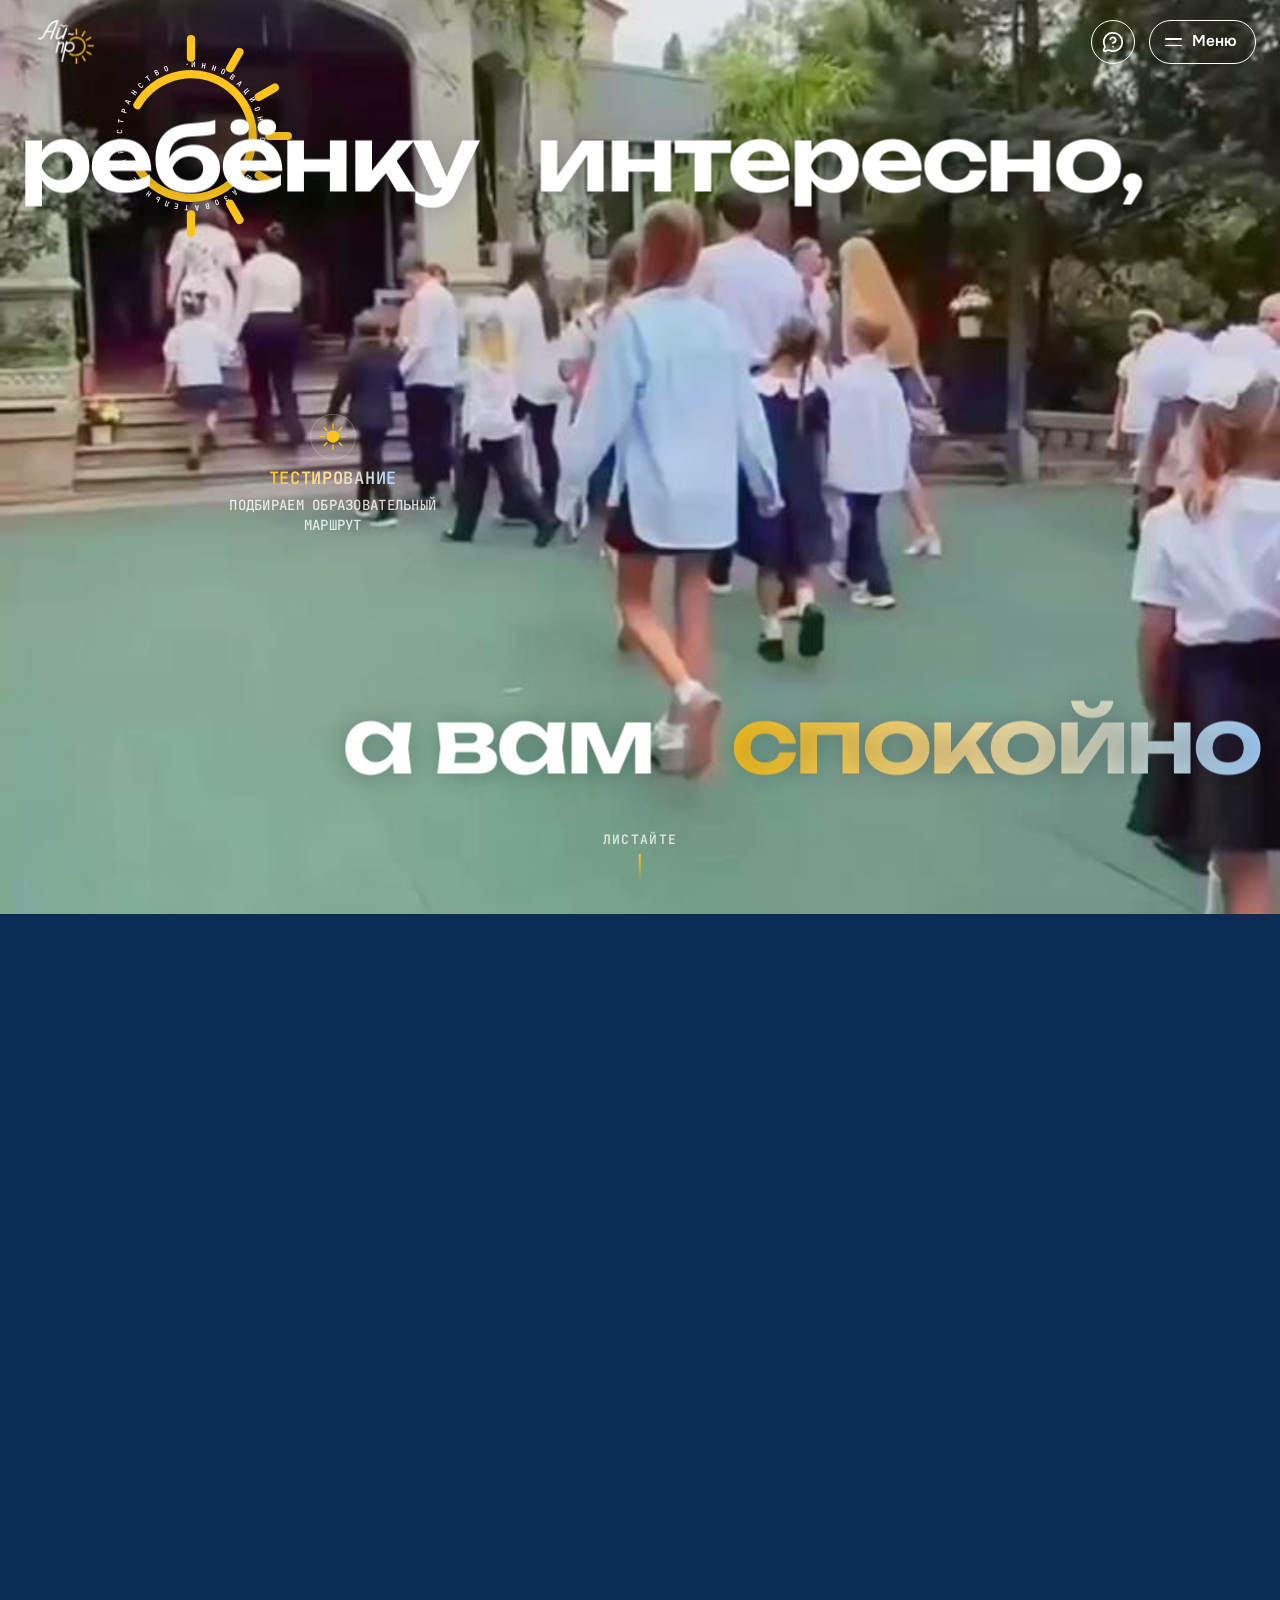
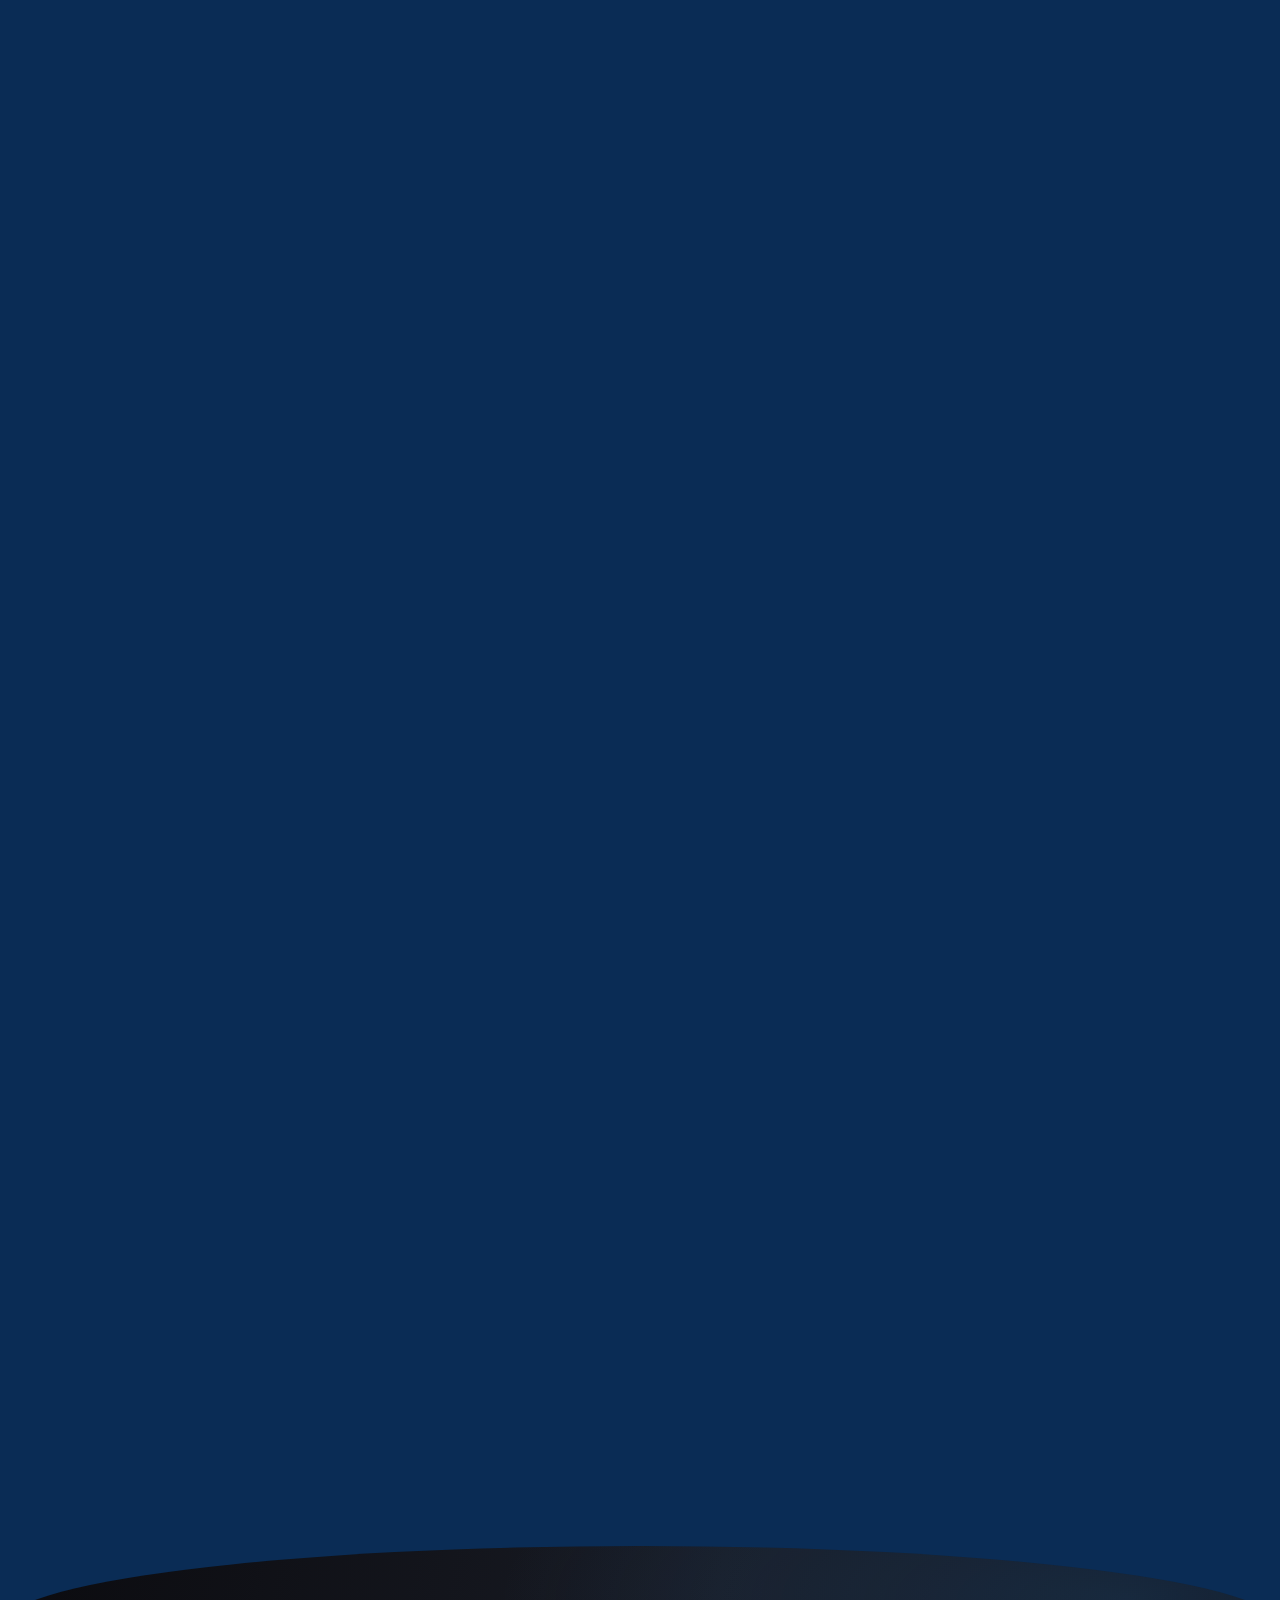
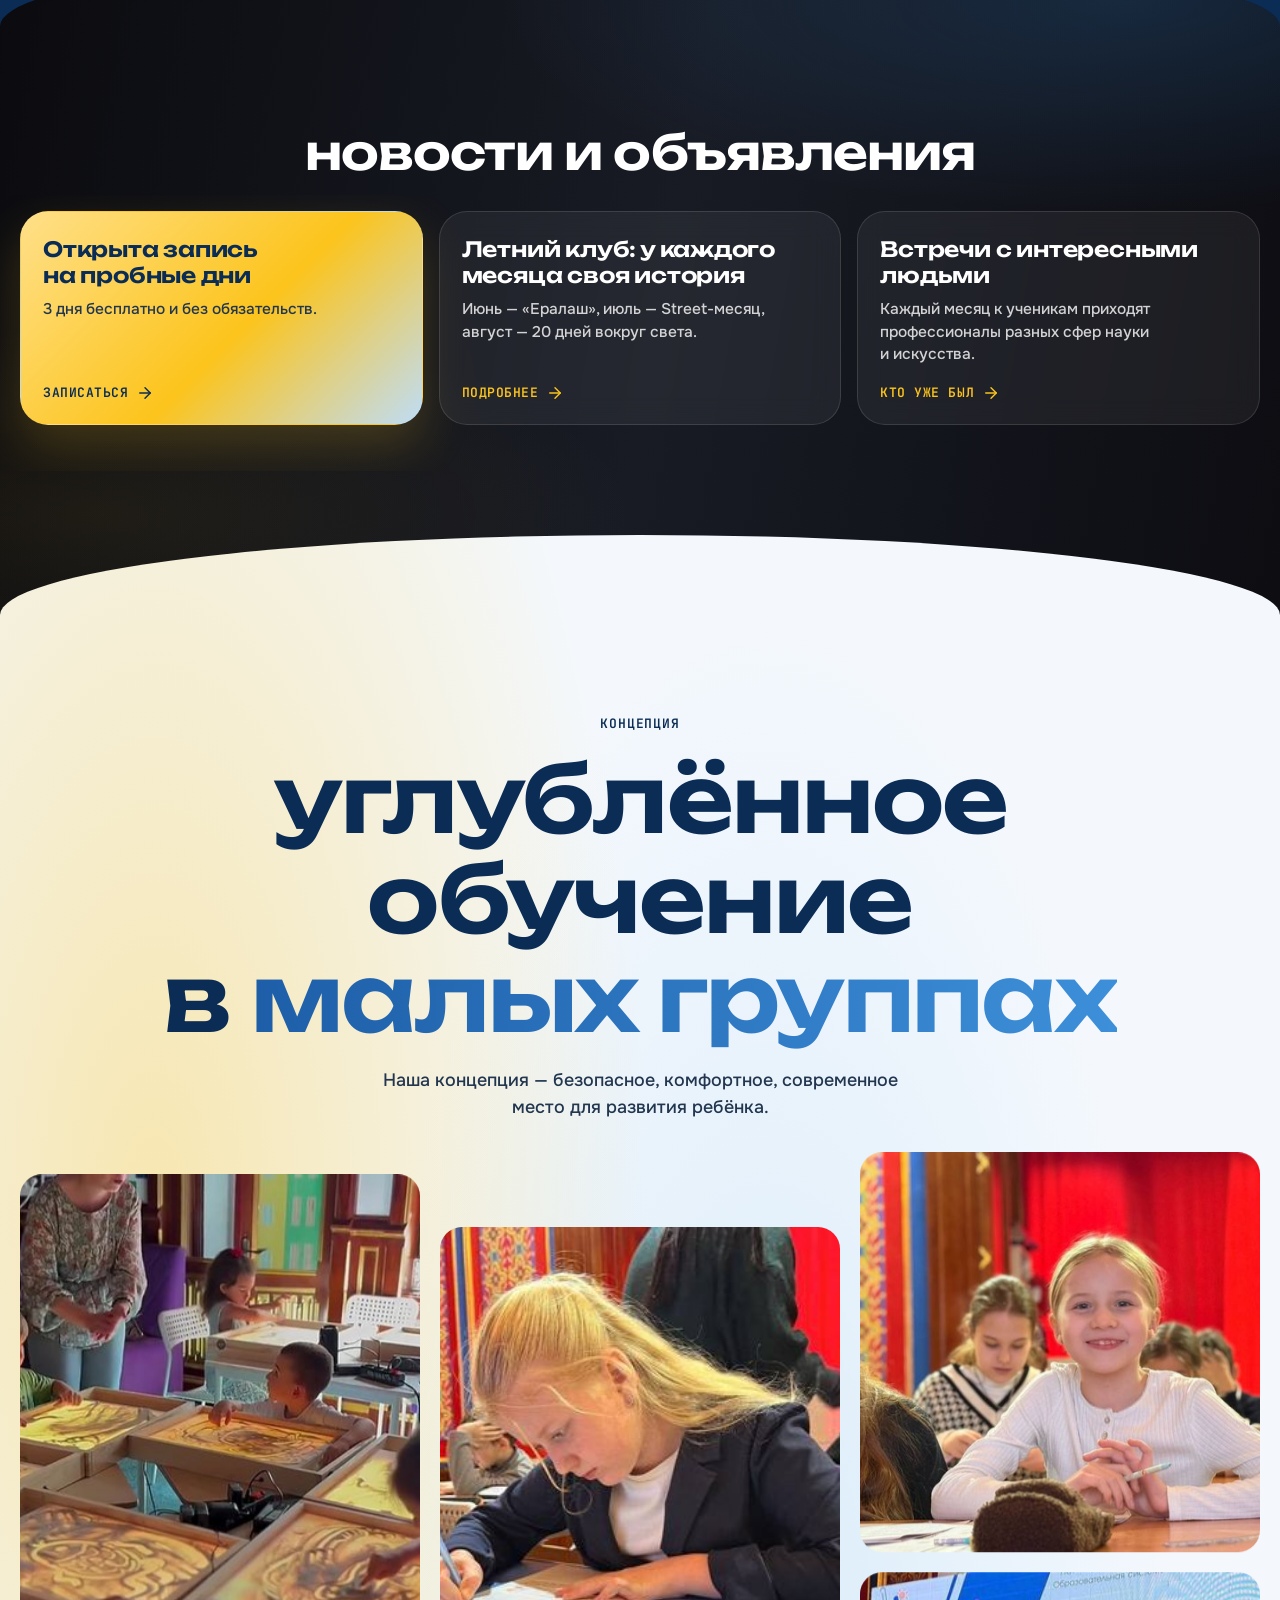
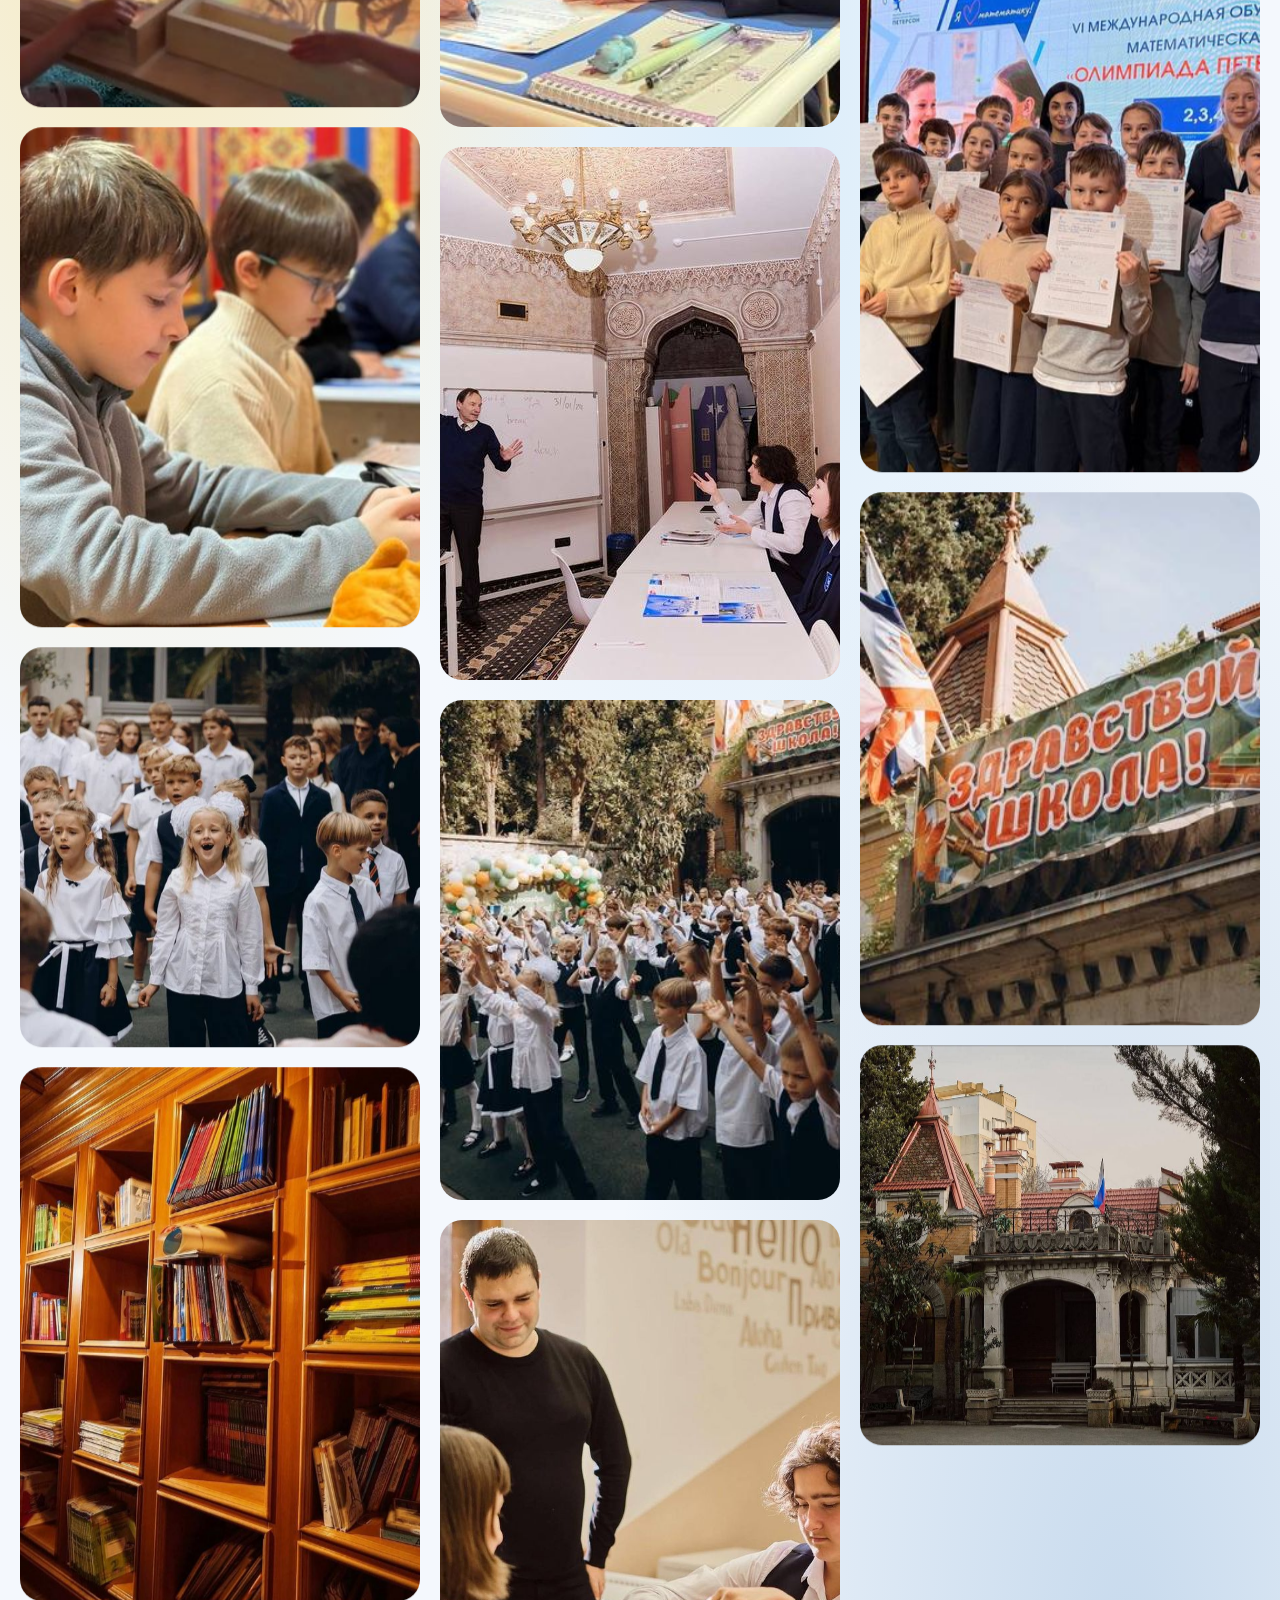
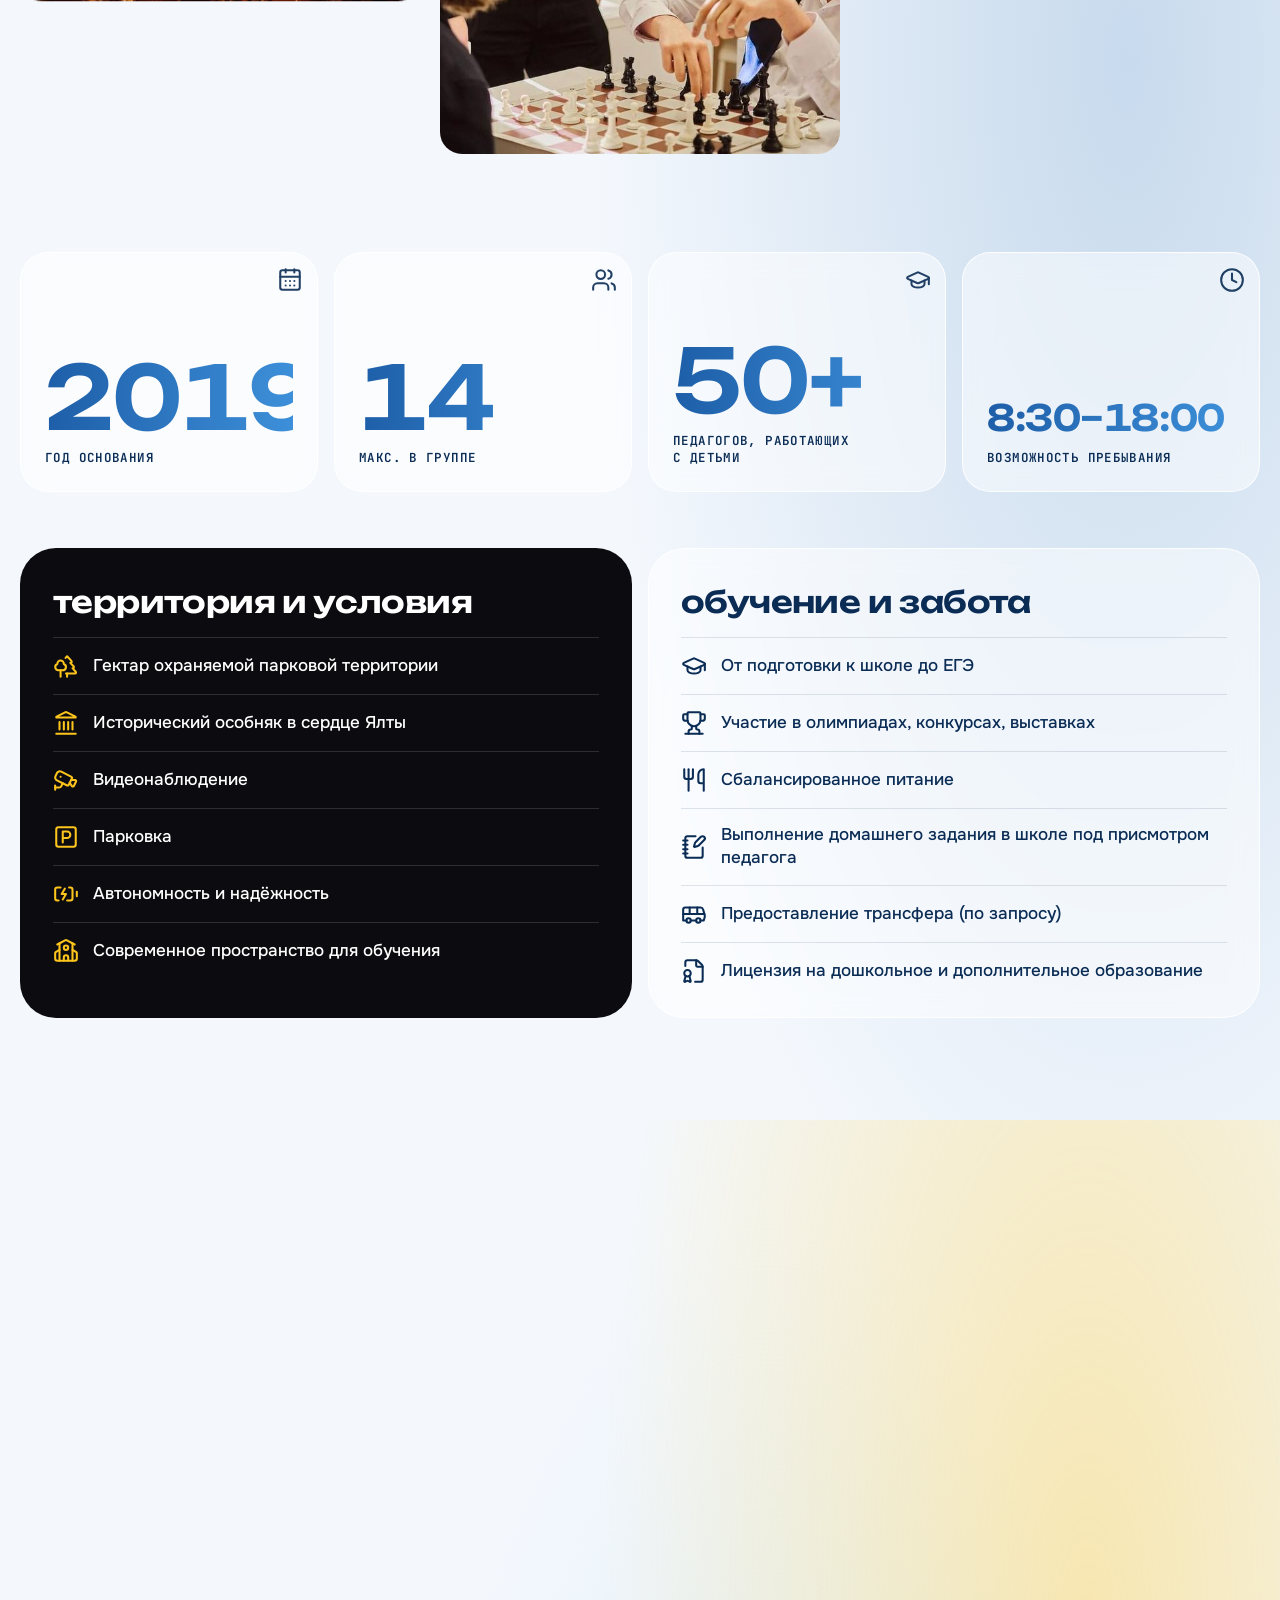
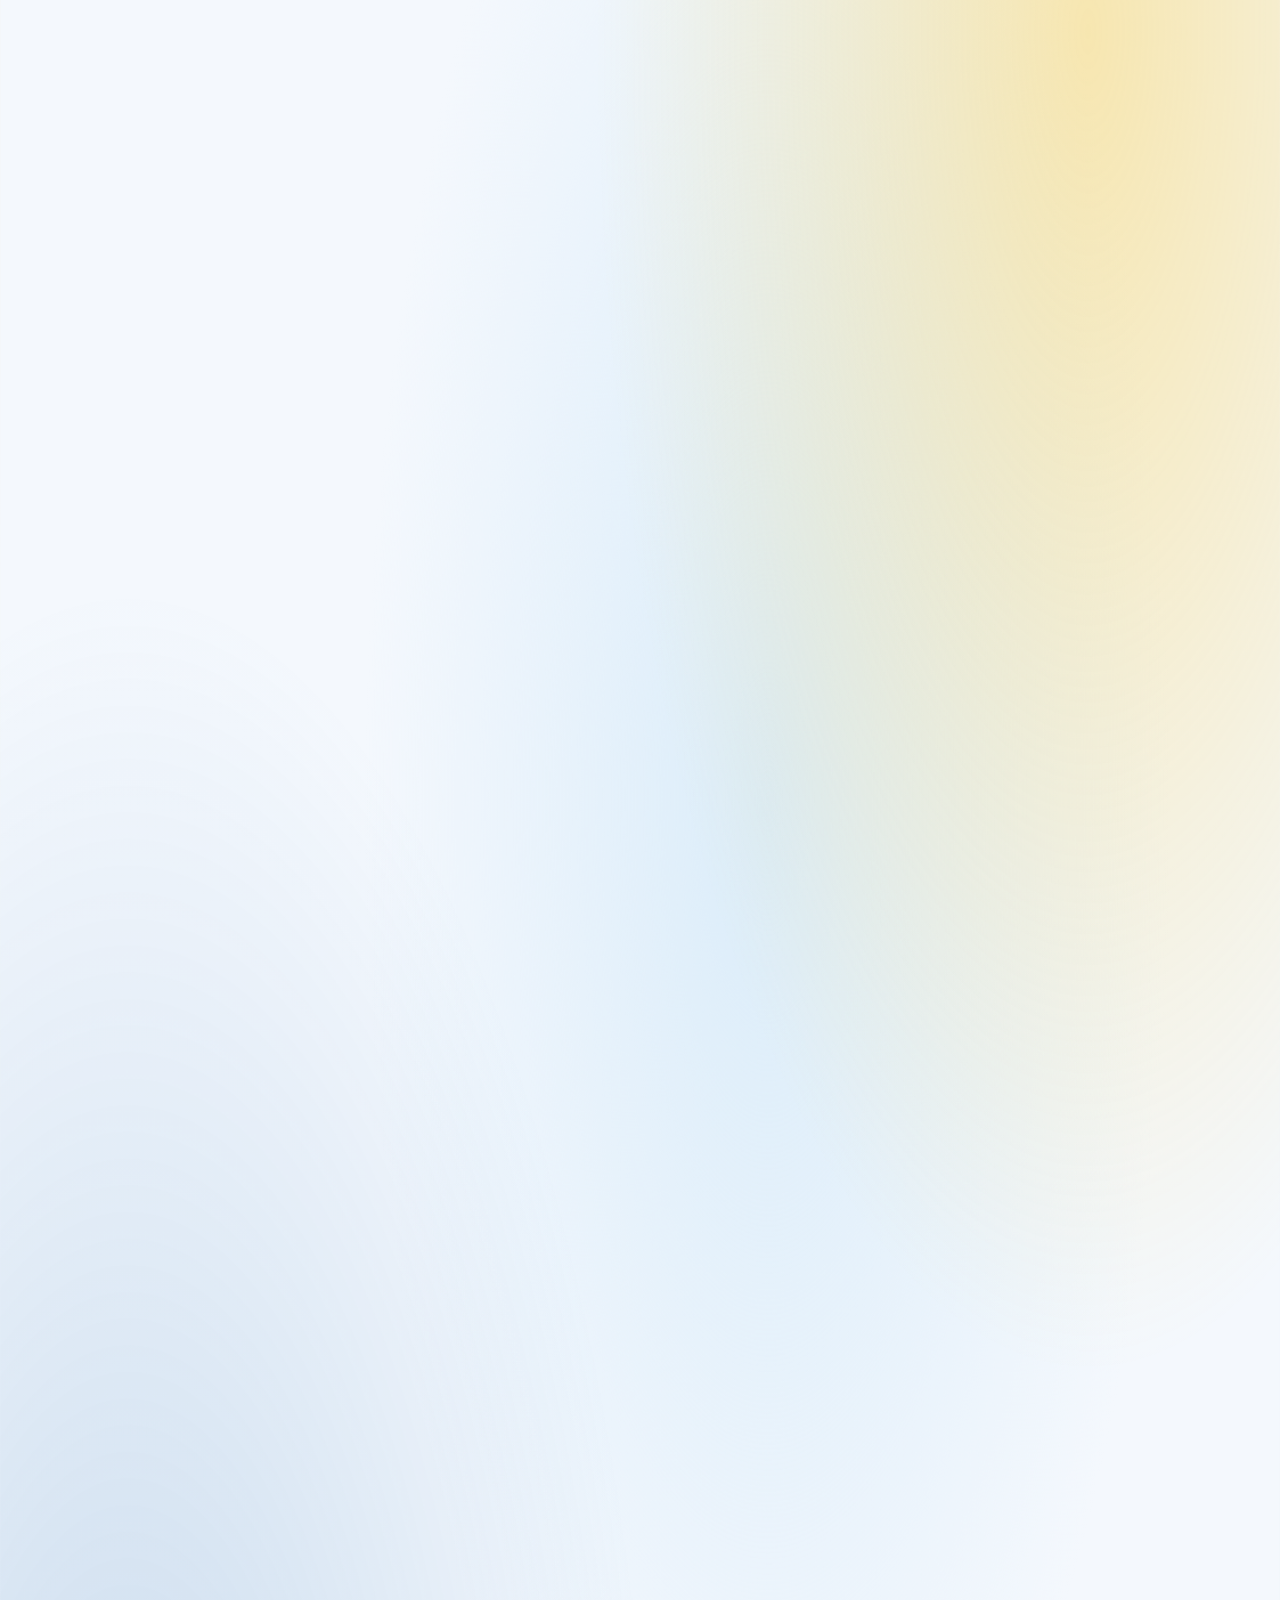
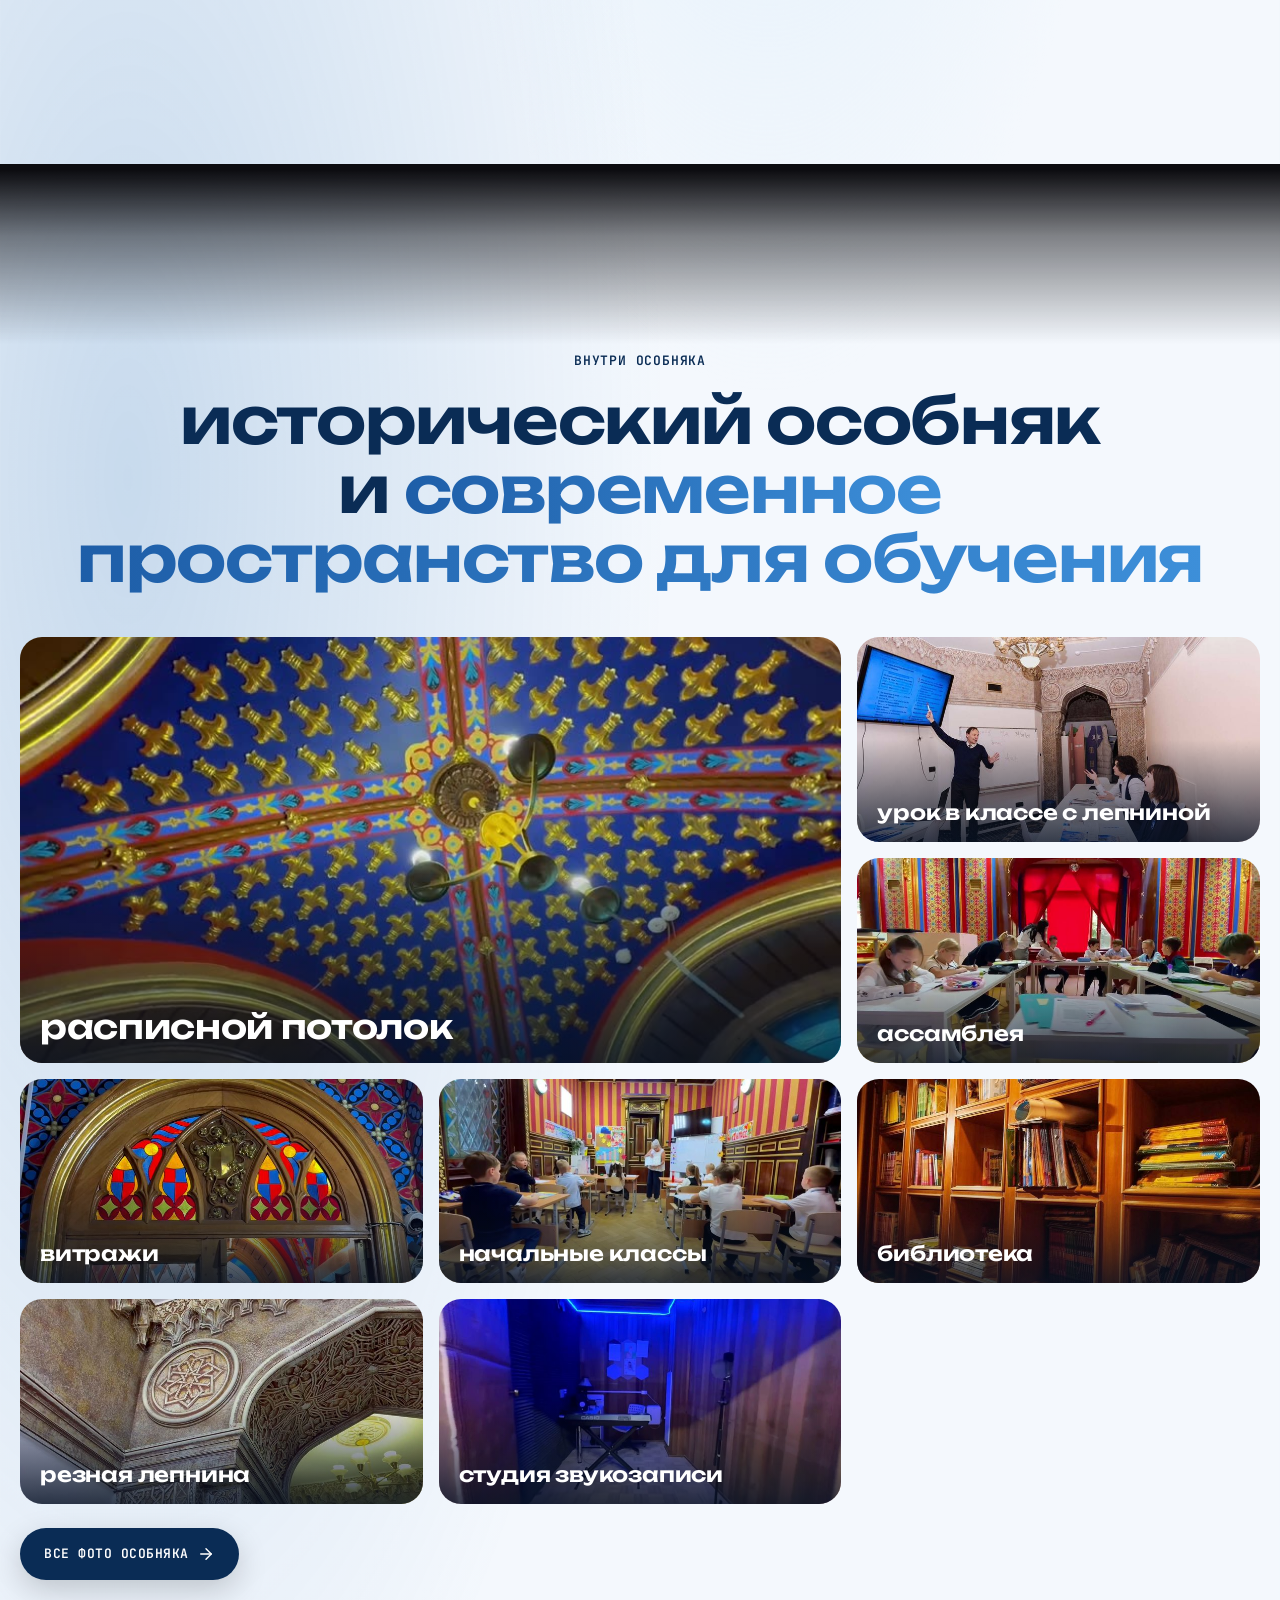
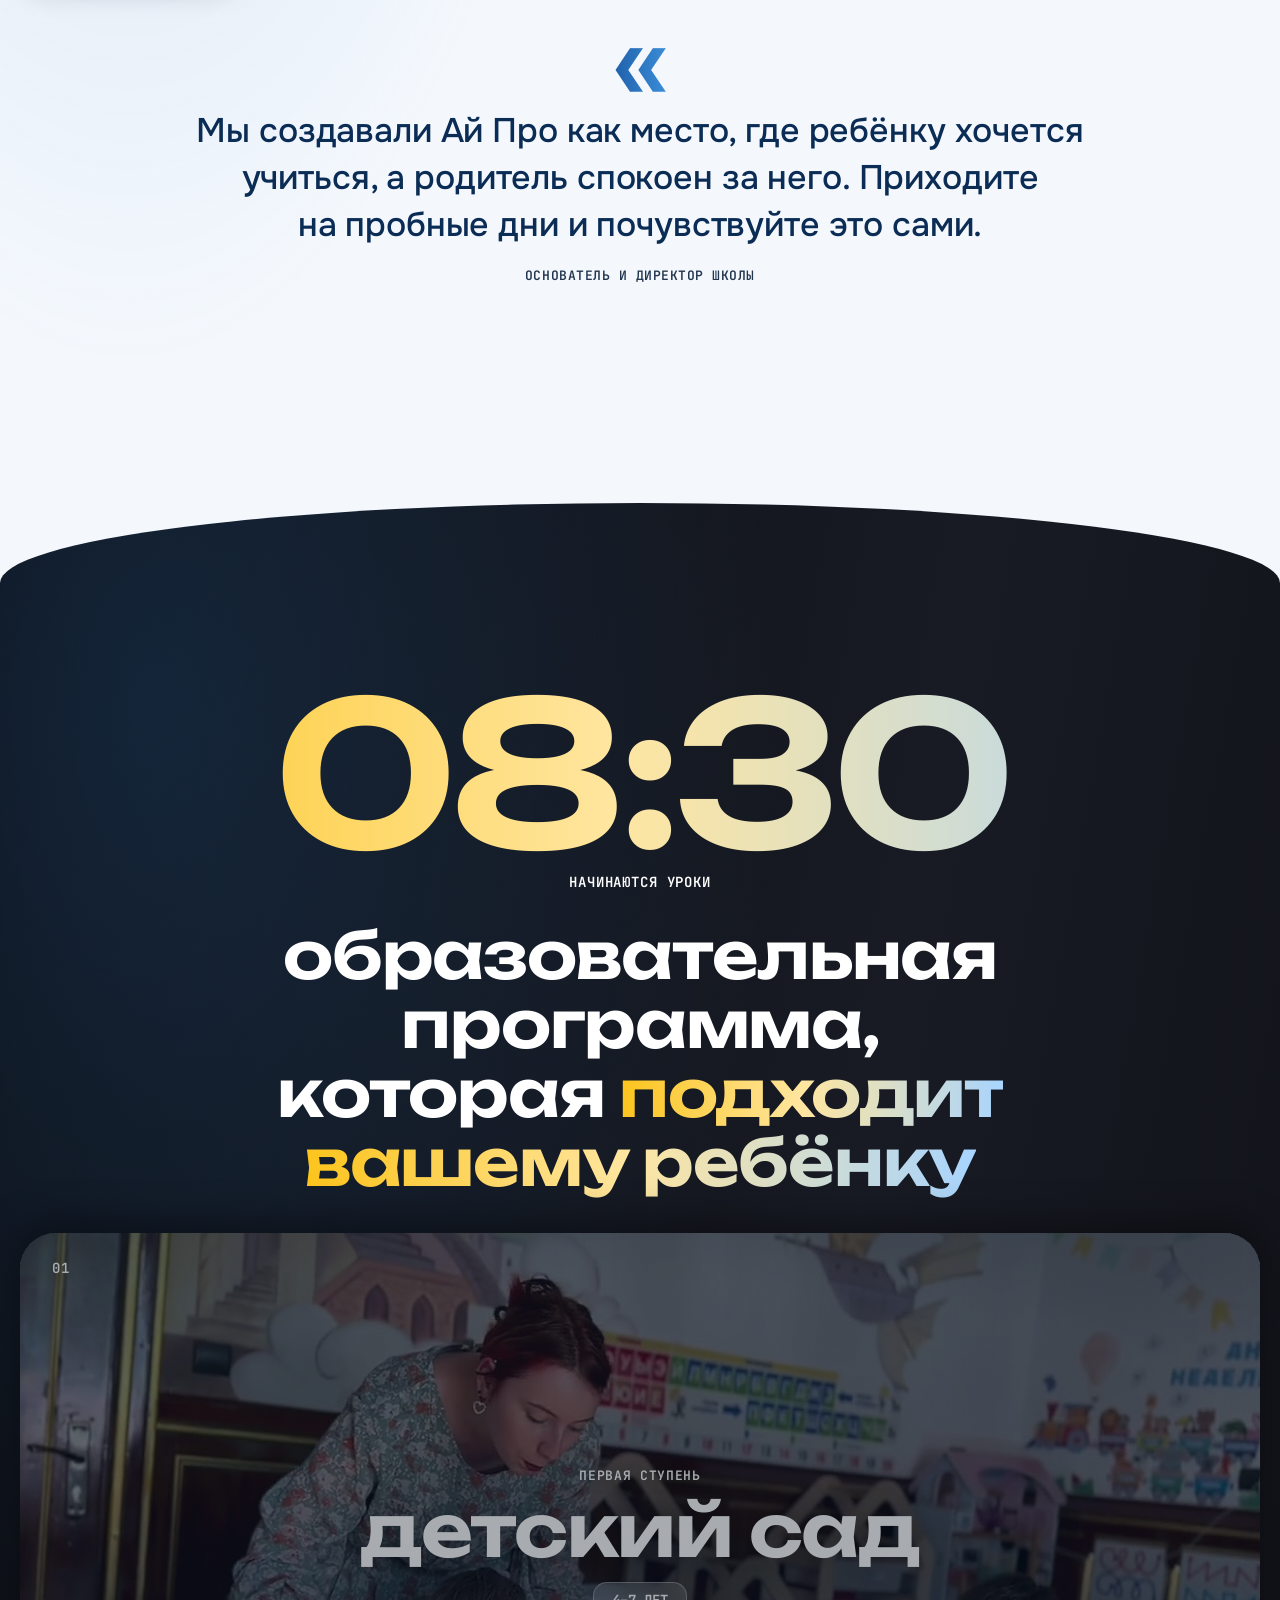
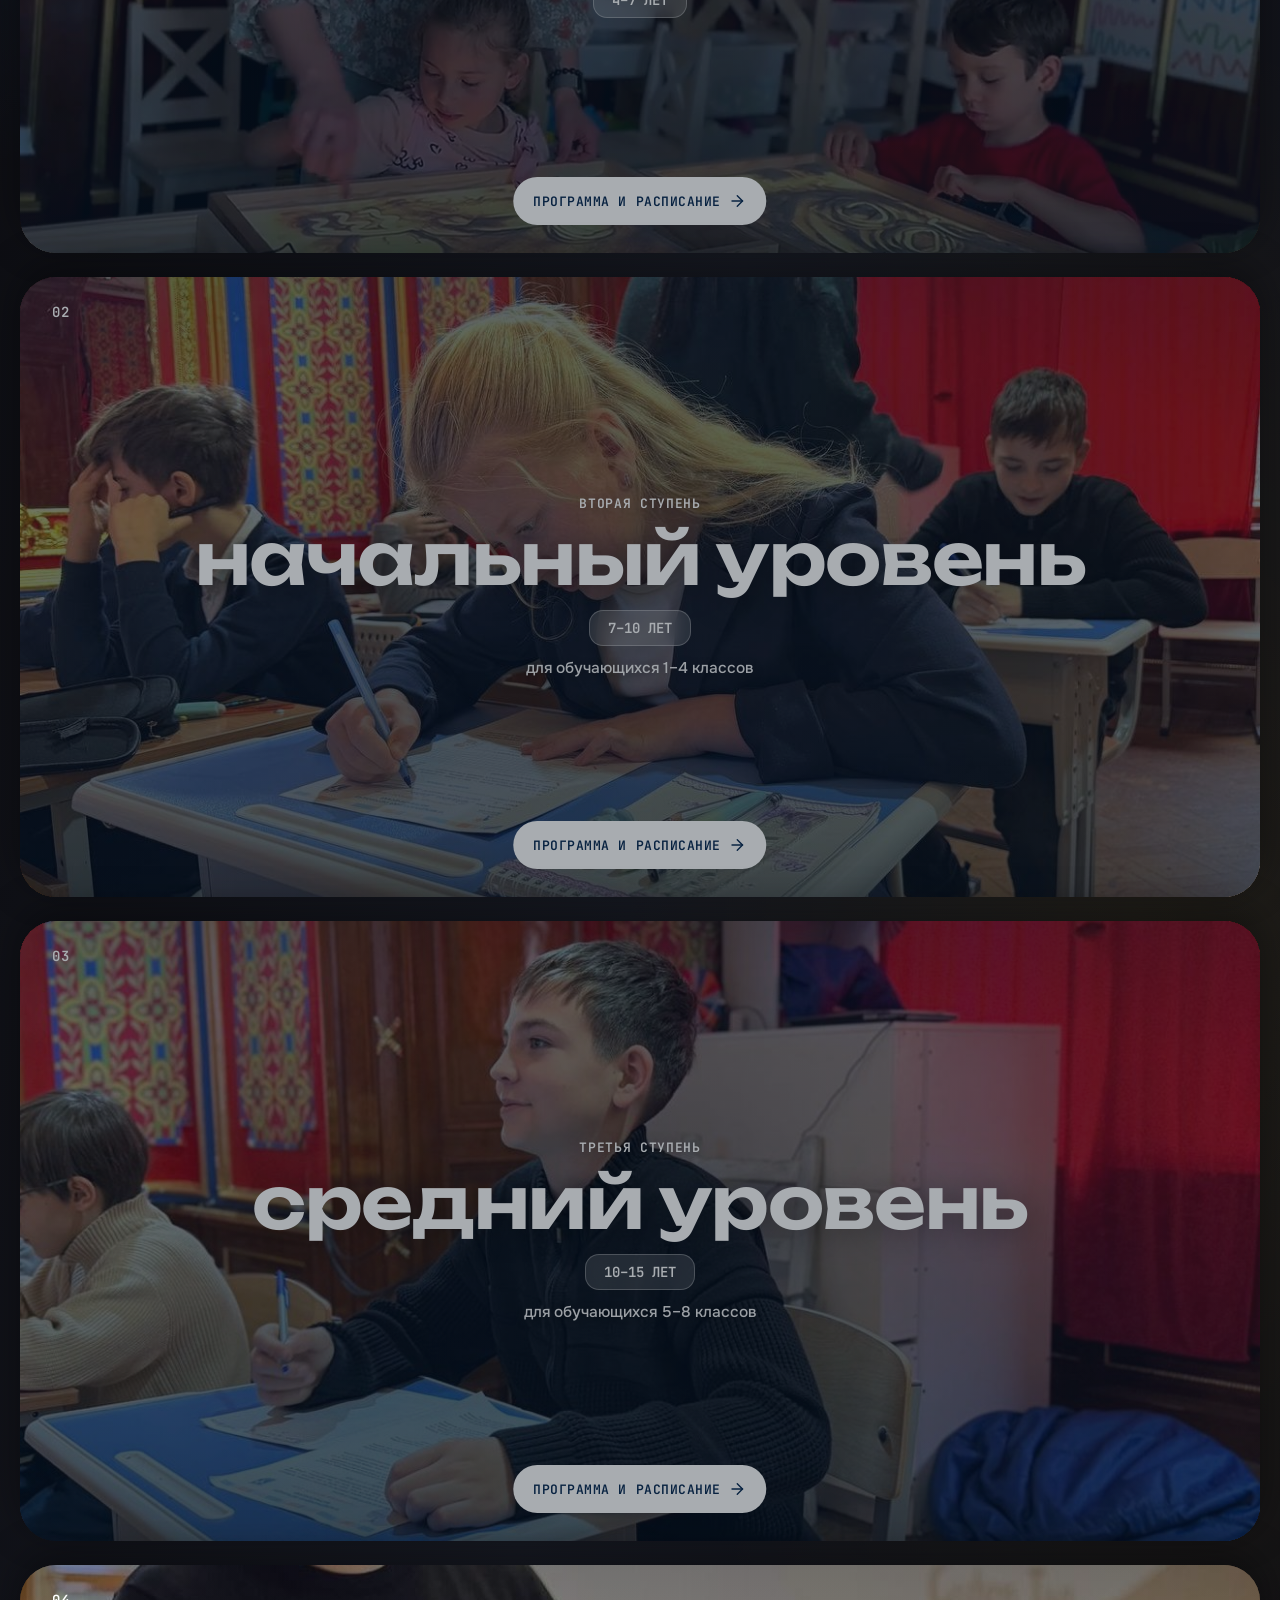
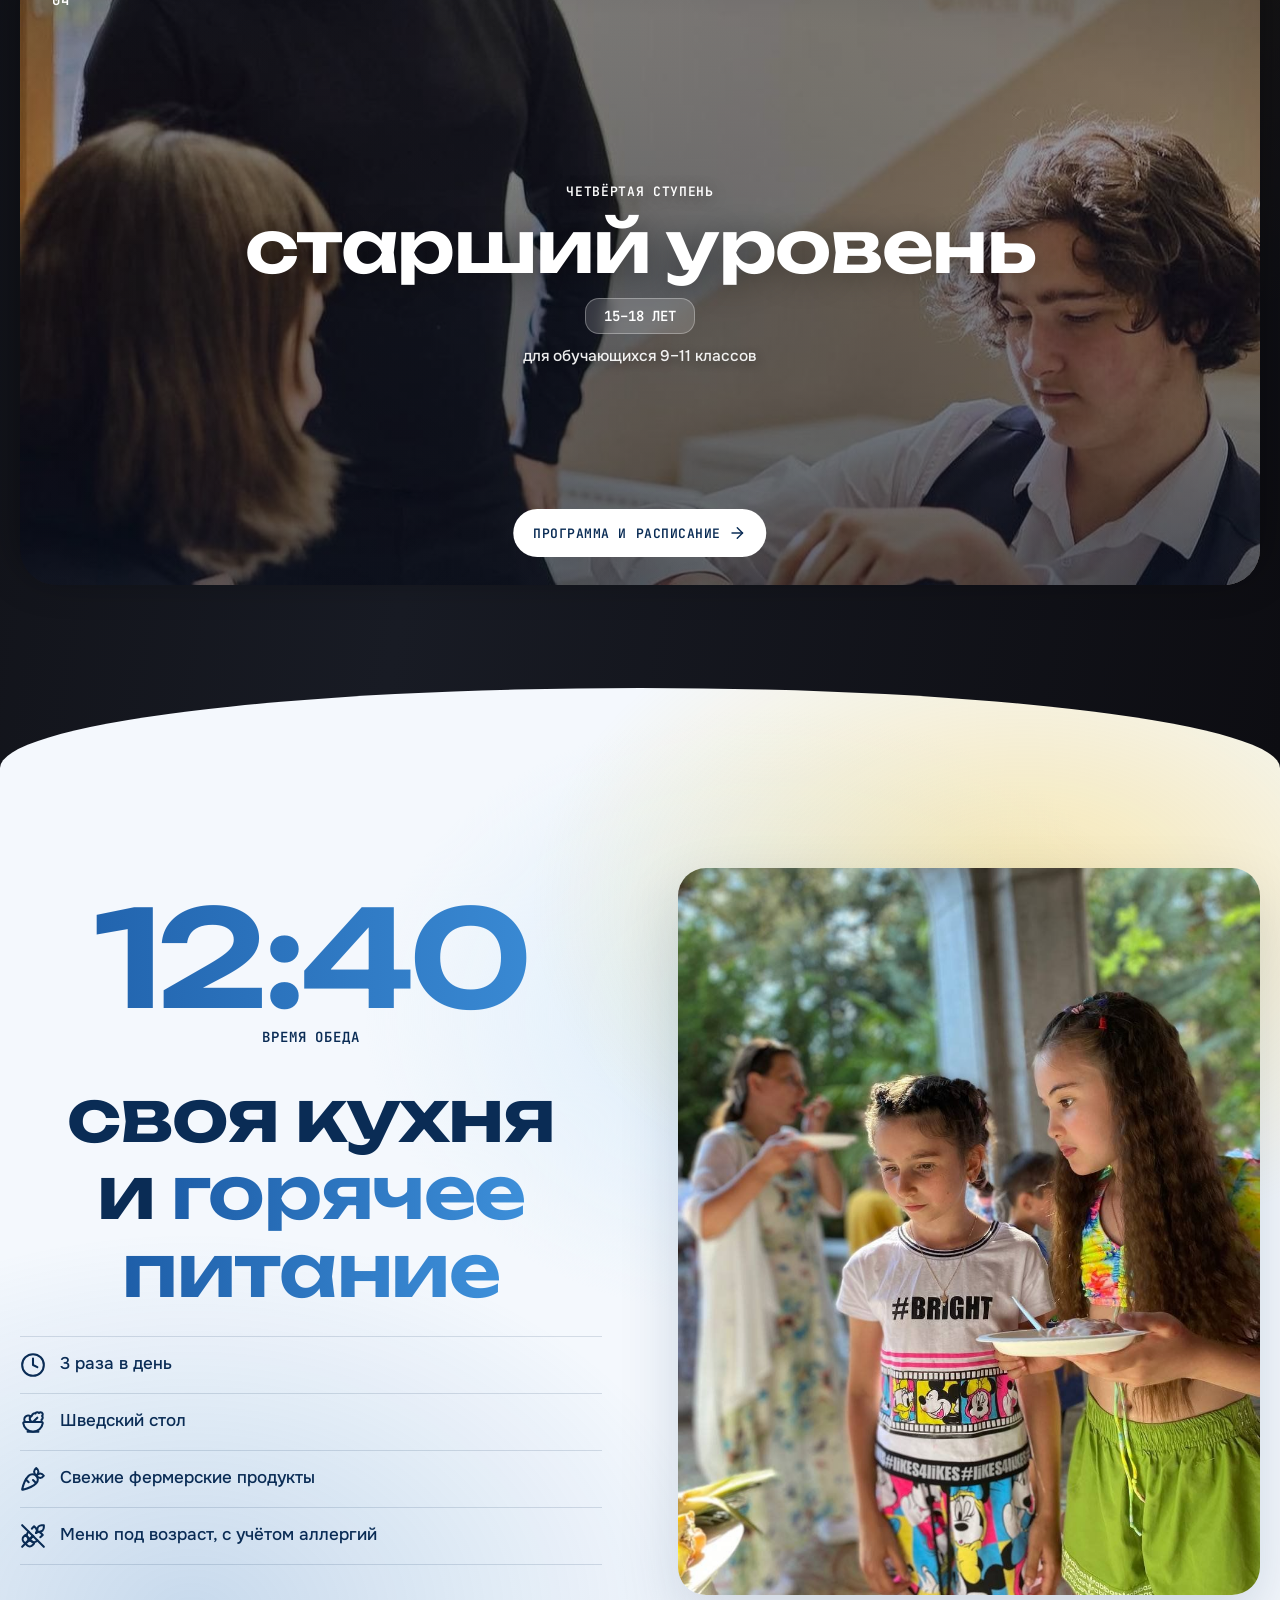
==== commit 60f74baf: "C: кнопка записи ниже и опускается сильнее при сжатой панели, короткая тень, цвет по главе Co-Author" ====
--- a/index.html
+++ b/index.html
@@ -17,7 +17,7 @@
 <link rel="preconnect" href="https://fonts.gstatic.com" crossorigin>
 <link rel="stylesheet" href="https://fonts.googleapis.com/css2?family=Unbounded:wght@500;600;700&family=JetBrains+Mono:wght@500;600&family=Onest:wght@400;500;600;700&display=swap">
 <link rel="stylesheet" href="assets/css/site.css?v=eb2b4025">
-<link rel="stylesheet" href="assets/css/site-c.css?v=54d6240f">
+<link rel="stylesheet" href="assets/css/site-c.css?v=16d33365">
 <script>document.documentElement.classList.add('js');try{if(localStorage.getItem('ipro-a11y')==='1')document.documentElement.classList.add('a11y')}catch(e){}</script>
 </head>
 <body>
@@ -500,6 +500,6 @@
 </dialog>
 <a class="ask dock-cta" href="#signup" data-go="signup">Записаться на пробные дни</a>
 <script src="assets/js/site.js?v=7cf7d0a3" defer></script>
-<script src="assets/js/site-c.js?v=753a738f" defer></script>
+<script src="assets/js/site-c.js?v=b669f524" defer></script>
 </body>
 </html>
--- a/assets/css/site-c.css
+++ b/assets/css/site-c.css
@@ -84,7 +84,12 @@
 
 /* ---------- кнопка записи внизу экрана ---------- */
 .ask.dock-cta,.ask.dock-cta.is-hidden{left:50%;right:auto;translate:-50% 0;bottom:calc(16px + env(safe-area-inset-bottom,0px));height:56px;padding:0 30px;gap:0;background:transparent;color:#0A2C55;font:600 13px/1 var(--mono);text-transform:uppercase;letter-spacing:.04em;white-space:nowrap;text-decoration:none;border:0;box-shadow:none;opacity:1;transform:none;pointer-events:auto;isolation:isolate}
-.ask.dock-cta::before{content:"";position:absolute;inset:0;z-index:-1;border-radius:inherit;background:#fff;border:1px solid rgba(10,44,85,.08);box-shadow:0 14px 40px rgba(0,0,0,.3)}
+/* тень короткая: на iPhone Safari обрезает тень закреплённой кнопки у своей панели, и длинная тень давала видимую полосу */
+.ask.dock-cta::before{content:"";position:absolute;inset:0;z-index:-1;border-radius:inherit;background:#fff;border:1px solid rgba(10,44,85,.08);box-shadow:0 6px 16px rgba(0,0,0,.22);transition:background-color .35s,border-color .35s}
+.ask.dock-cta{transition:color .35s}
+/* на светлых главах кнопка синяя — видна и без тени; на тёмных — белая */
+html.cta-light .ask.dock-cta{color:#fff}
+html.cta-light .ask.dock-cta::before{background:#0A2C55;border-color:rgba(255,255,255,.14);box-shadow:0 6px 16px rgba(10,44,85,.25)}
 html.at-signup .ask.dock-cta{opacity:0;transform:scale(.18);pointer-events:none}  /* уменьшается на месте: не уезжает под панель Safari */
 html.modal-open .ask.dock-cta{opacity:0;pointer-events:none}
 
@@ -264,7 +269,7 @@
 html.a11y .h2 em,html.a11y .h3 em,html.a11y .th__t,html.a11y .num b,html.a11y .night__bye,html.a11y .estate__arrive b{background:none;color:#000}
 html.a11y .sc.is-cut,html.a11y .sc.is-cut + .sc.is-cut,html.a11y .sc + .sc.is-cut{border-radius:0;clip-path:none;margin-top:0}
 html.a11y :root,html.a11y{--arc:0px}
-html.a11y .ask.dock-cta{color:#fff}html.a11y .ask.dock-cta::before{background:#000}
+html.a11y .ask.dock-cta{color:#fff!important}html.a11y .ask.dock-cta::before{background:#000!important}
 
 /* ---------- длинные слова и крупные часы на узком экране ---------- */
 .h2--long{font-size:clamp(20px,5.7vw,64px)}
@@ -377,7 +382,7 @@
   html.ios-bars.js:not(.a11y) .nightseq{background:#0C0C10}
   html.ios-bars.js:not(.a11y) .lvl{position:relative;top:0}
   html.ios-bars.js:not(.a11y) .lvl.is-stk{position:sticky;top:calc(78px + env(safe-area-inset-top,0px))}
-  html.ios-bars.js:not(.a11y) .ask.dock-cta{top:calc(100svh - 56px - 6px + var(--drop,0px));bottom:auto;transition:opacity .45s var(--ease),transform .7s cubic-bezier(.2,1.25,.3,1),top .35s var(--ease)}
+  html.ios-bars.js:not(.a11y) .ask.dock-cta{top:calc(100svh - 56px + 4px + var(--drop,0px));bottom:auto;transition:opacity .45s var(--ease),transform .7s cubic-bezier(.2,1.25,.3,1),top .35s var(--ease)}
 }
 @media (prefers-reduced-motion:no-preference) and (max-width:899px){
   html.ios-bars.js:not(.a11y) .hero__h .r1{top:calc(70px + 3svh)}
@@ -387,4 +392,4 @@
 }
 @media (prefers-reduced-motion:no-preference) and (max-width:899px) and (max-height:800px){html.ios-bars.js:not(.a11y) .rhero__slot{top:66%}}
 @media (prefers-reduced-motion:no-preference) and (max-width:899px) and (max-height:700px){html.ios-bars.js:not(.a11y) .rhero__slot{top:68%}}
-@media (prefers-reduced-motion:no-preference) and (min-width:900px){html.ios-bars.js:not(.a11y) .ask.dock-cta{top:calc(100svh - 60px - 6px + var(--drop,0px))}html.ios-bars.js:not(.a11y) .lvl.is-stk{top:96px}}
+@media (prefers-reduced-motion:no-preference) and (min-width:900px){html.ios-bars.js:not(.a11y) .ask.dock-cta{top:calc(100svh - 60px + 4px + var(--drop,0px))}html.ios-bars.js:not(.a11y) .lvl.is-stk{top:96px}}
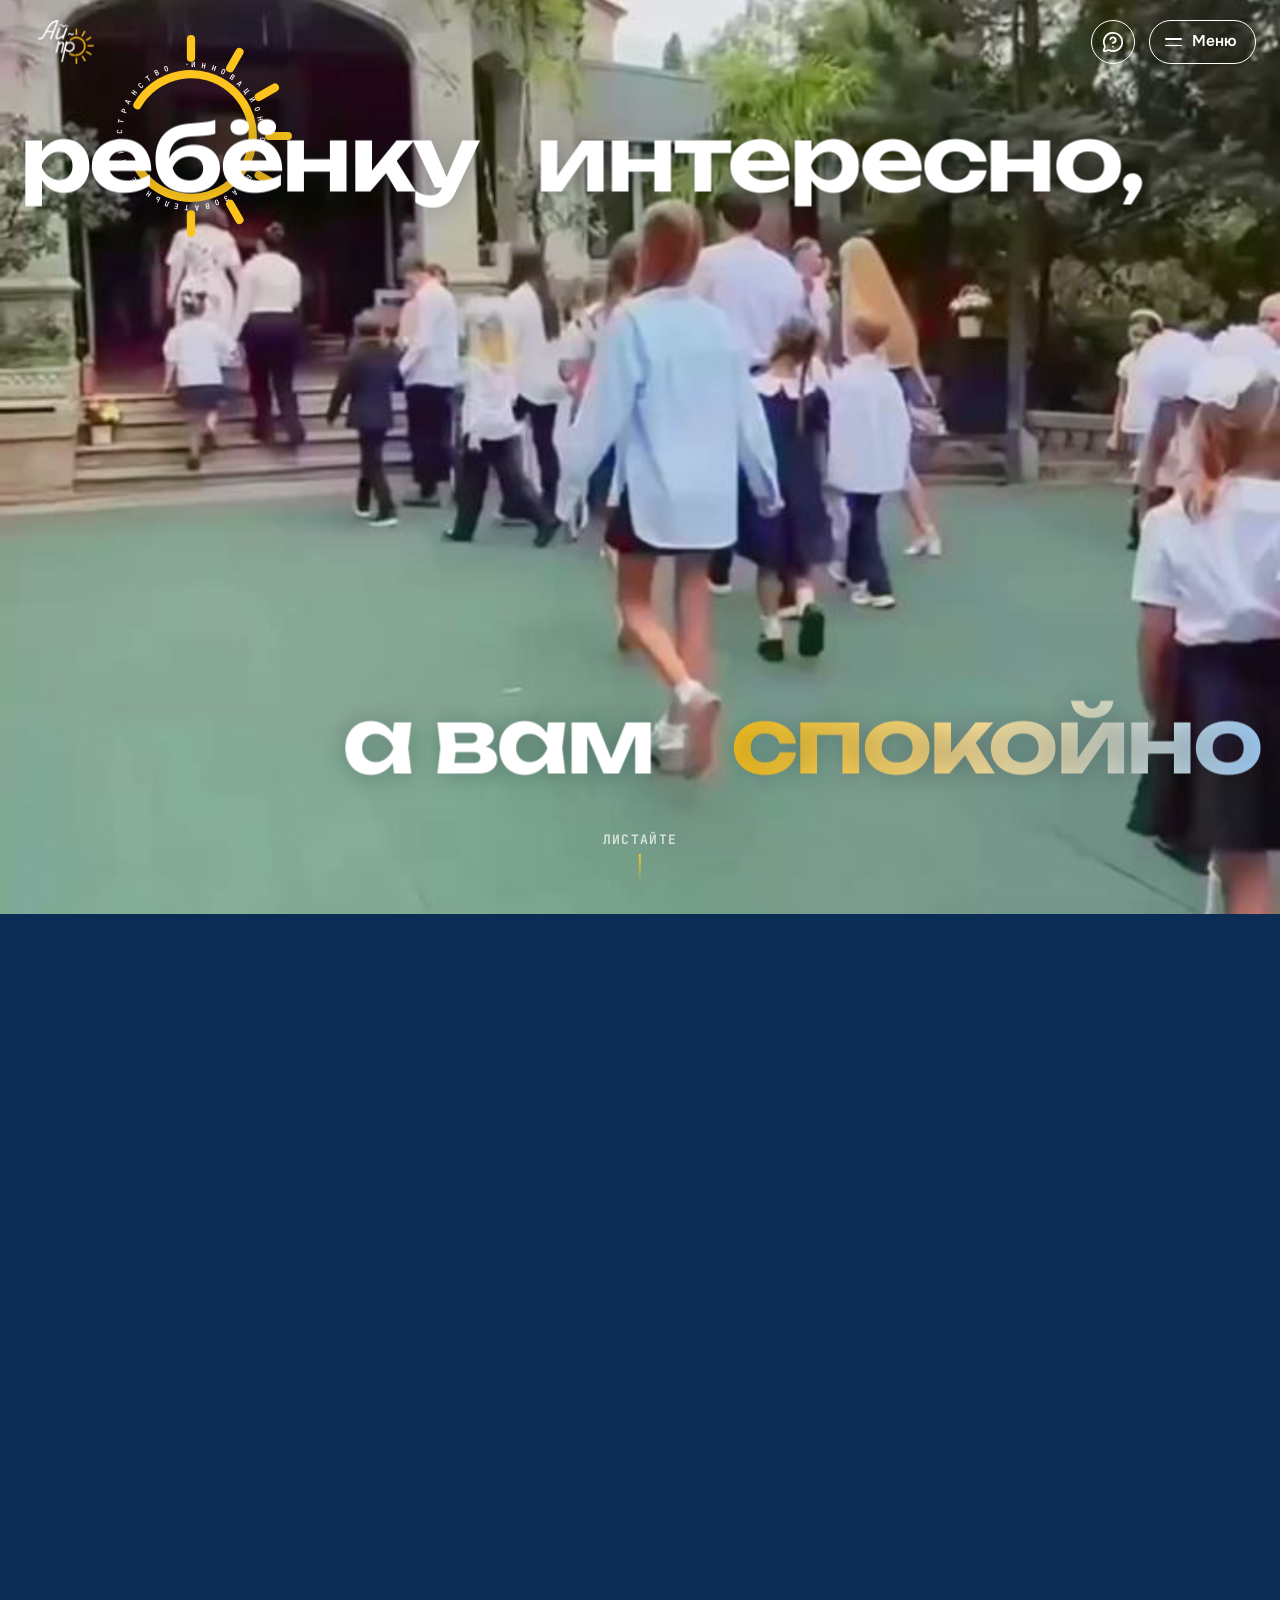
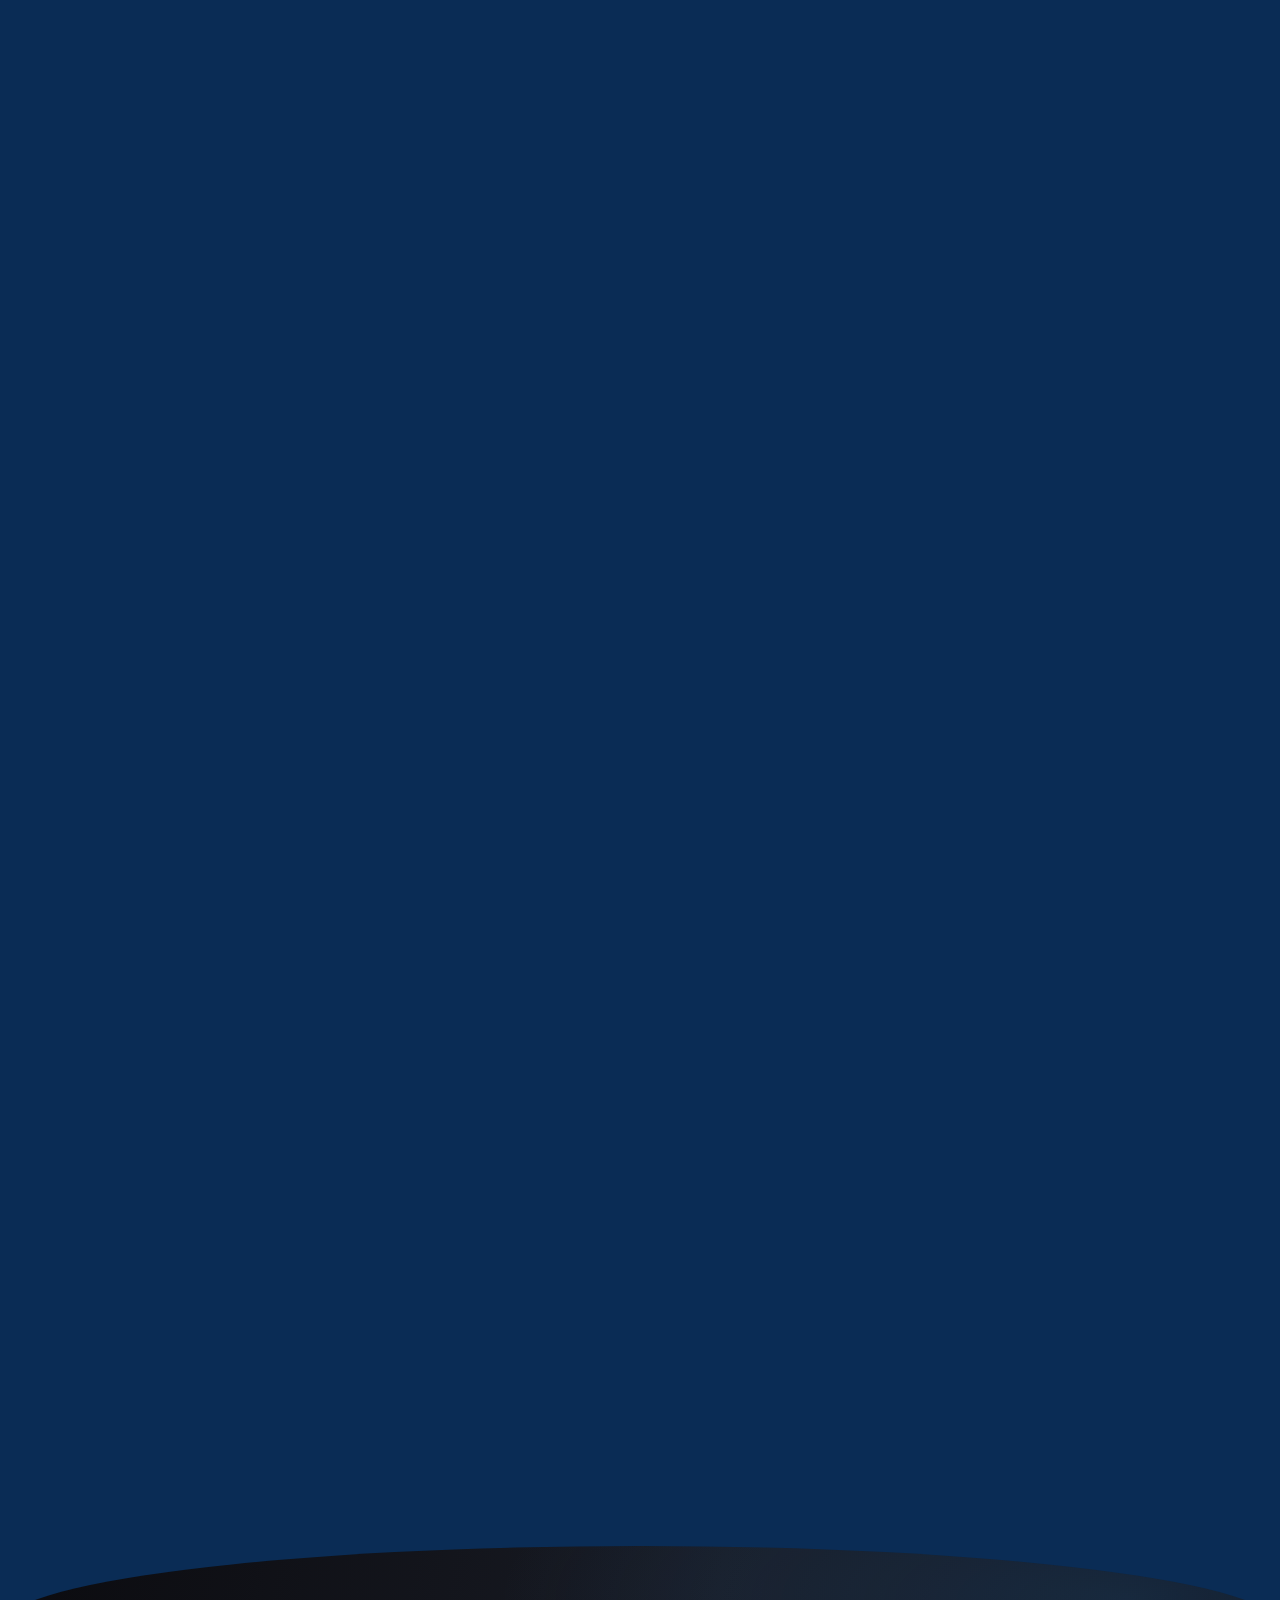
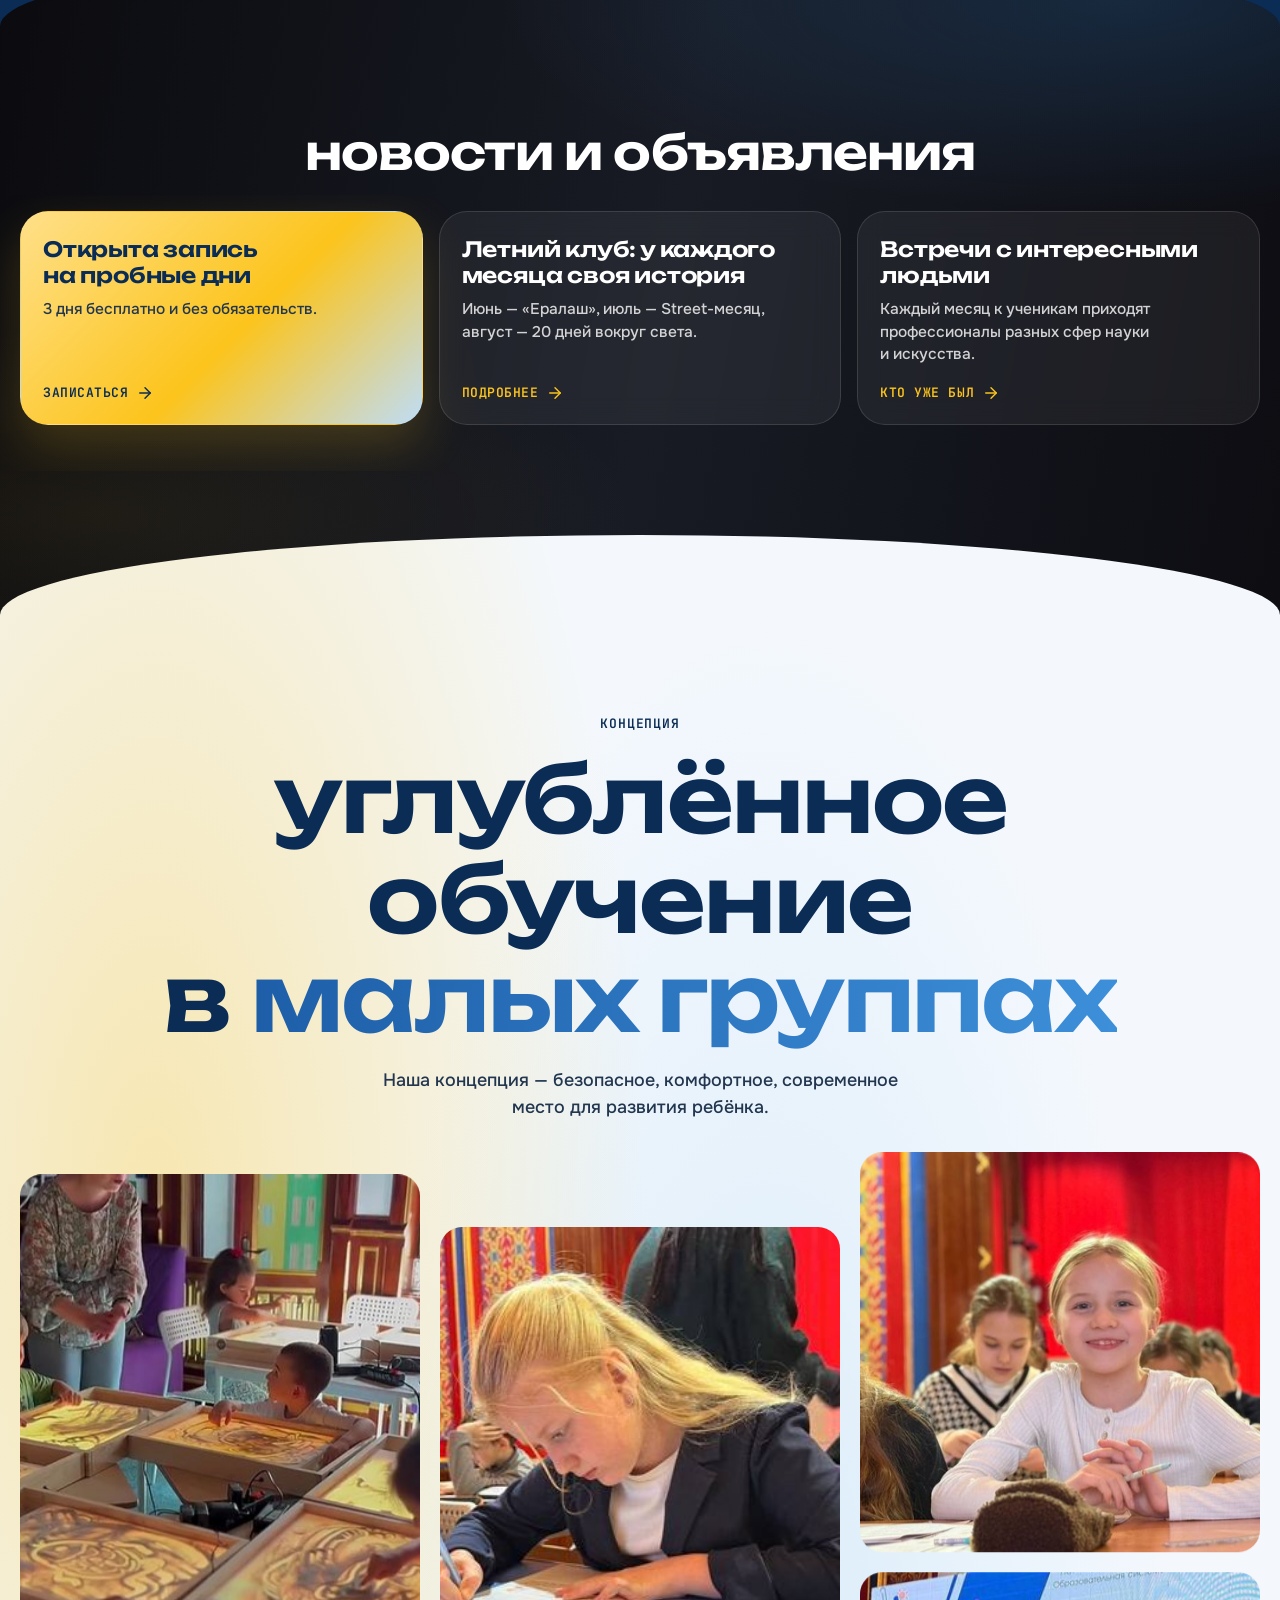
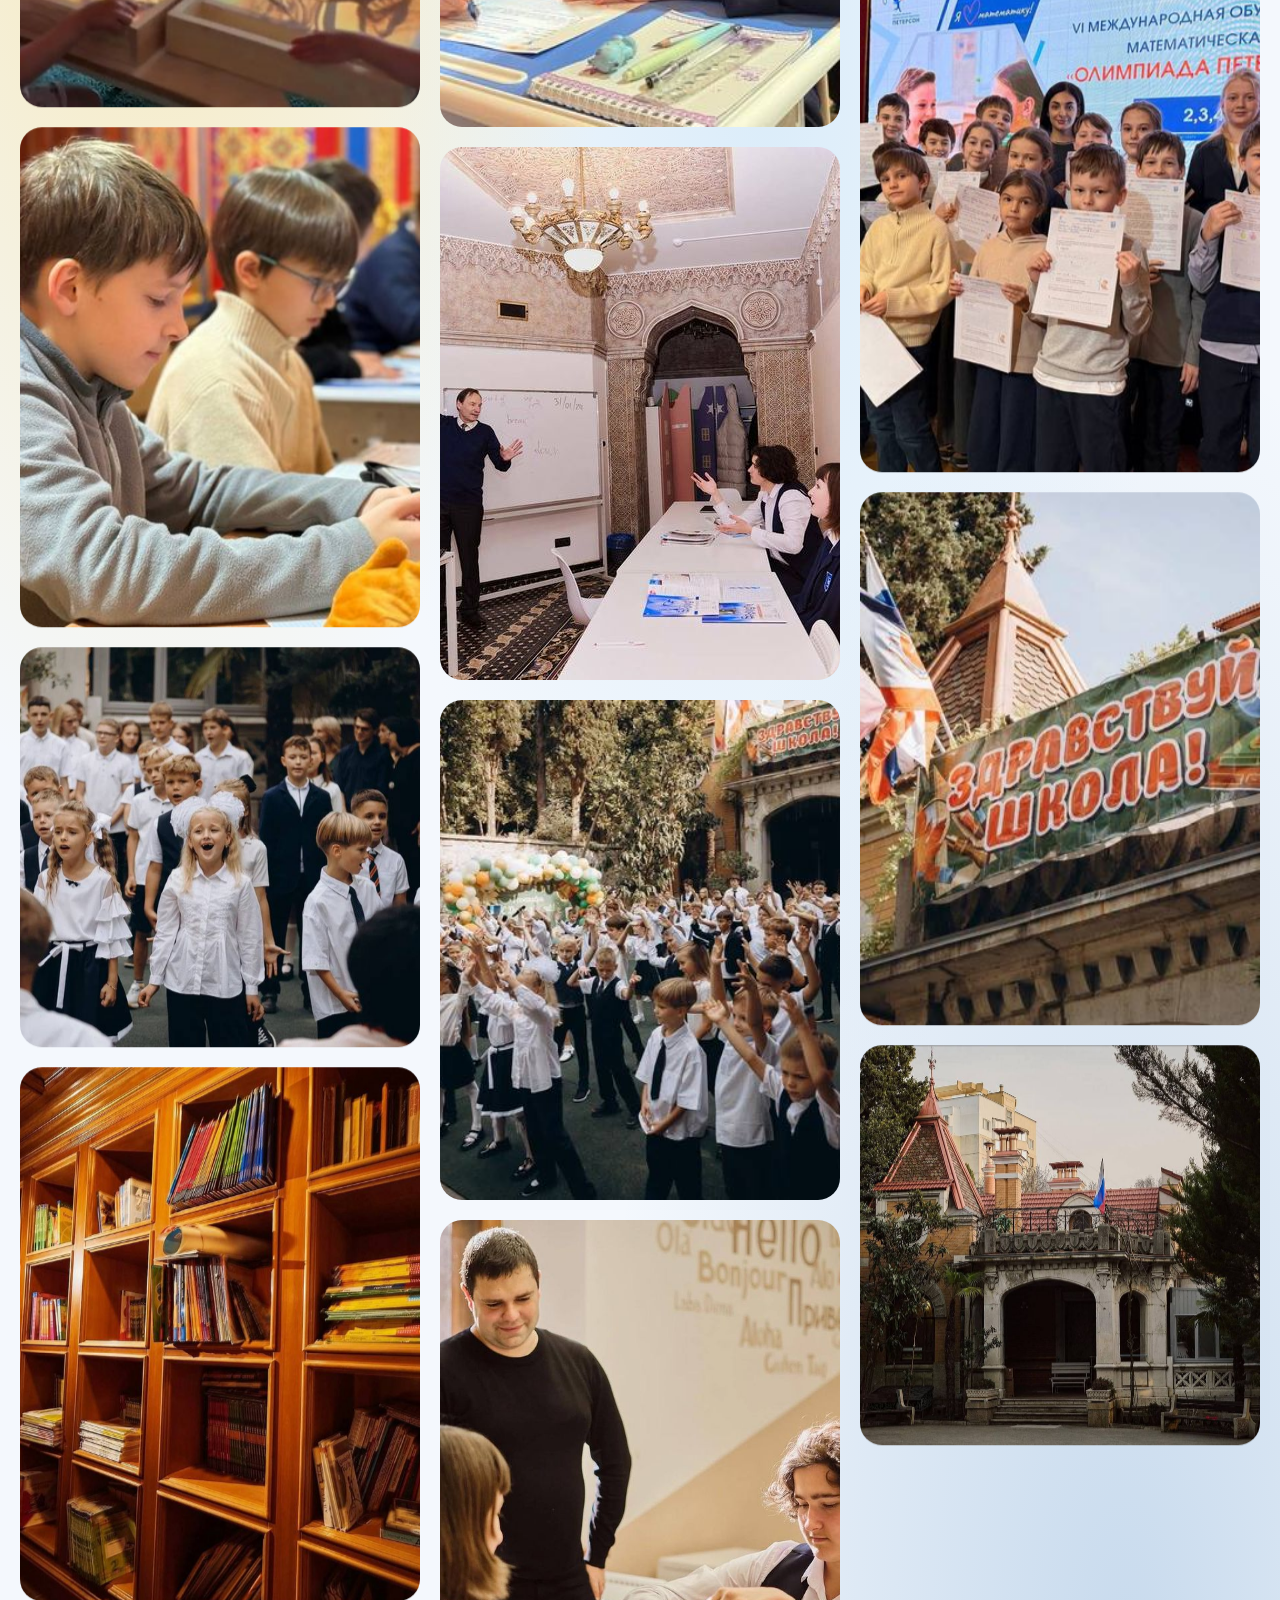
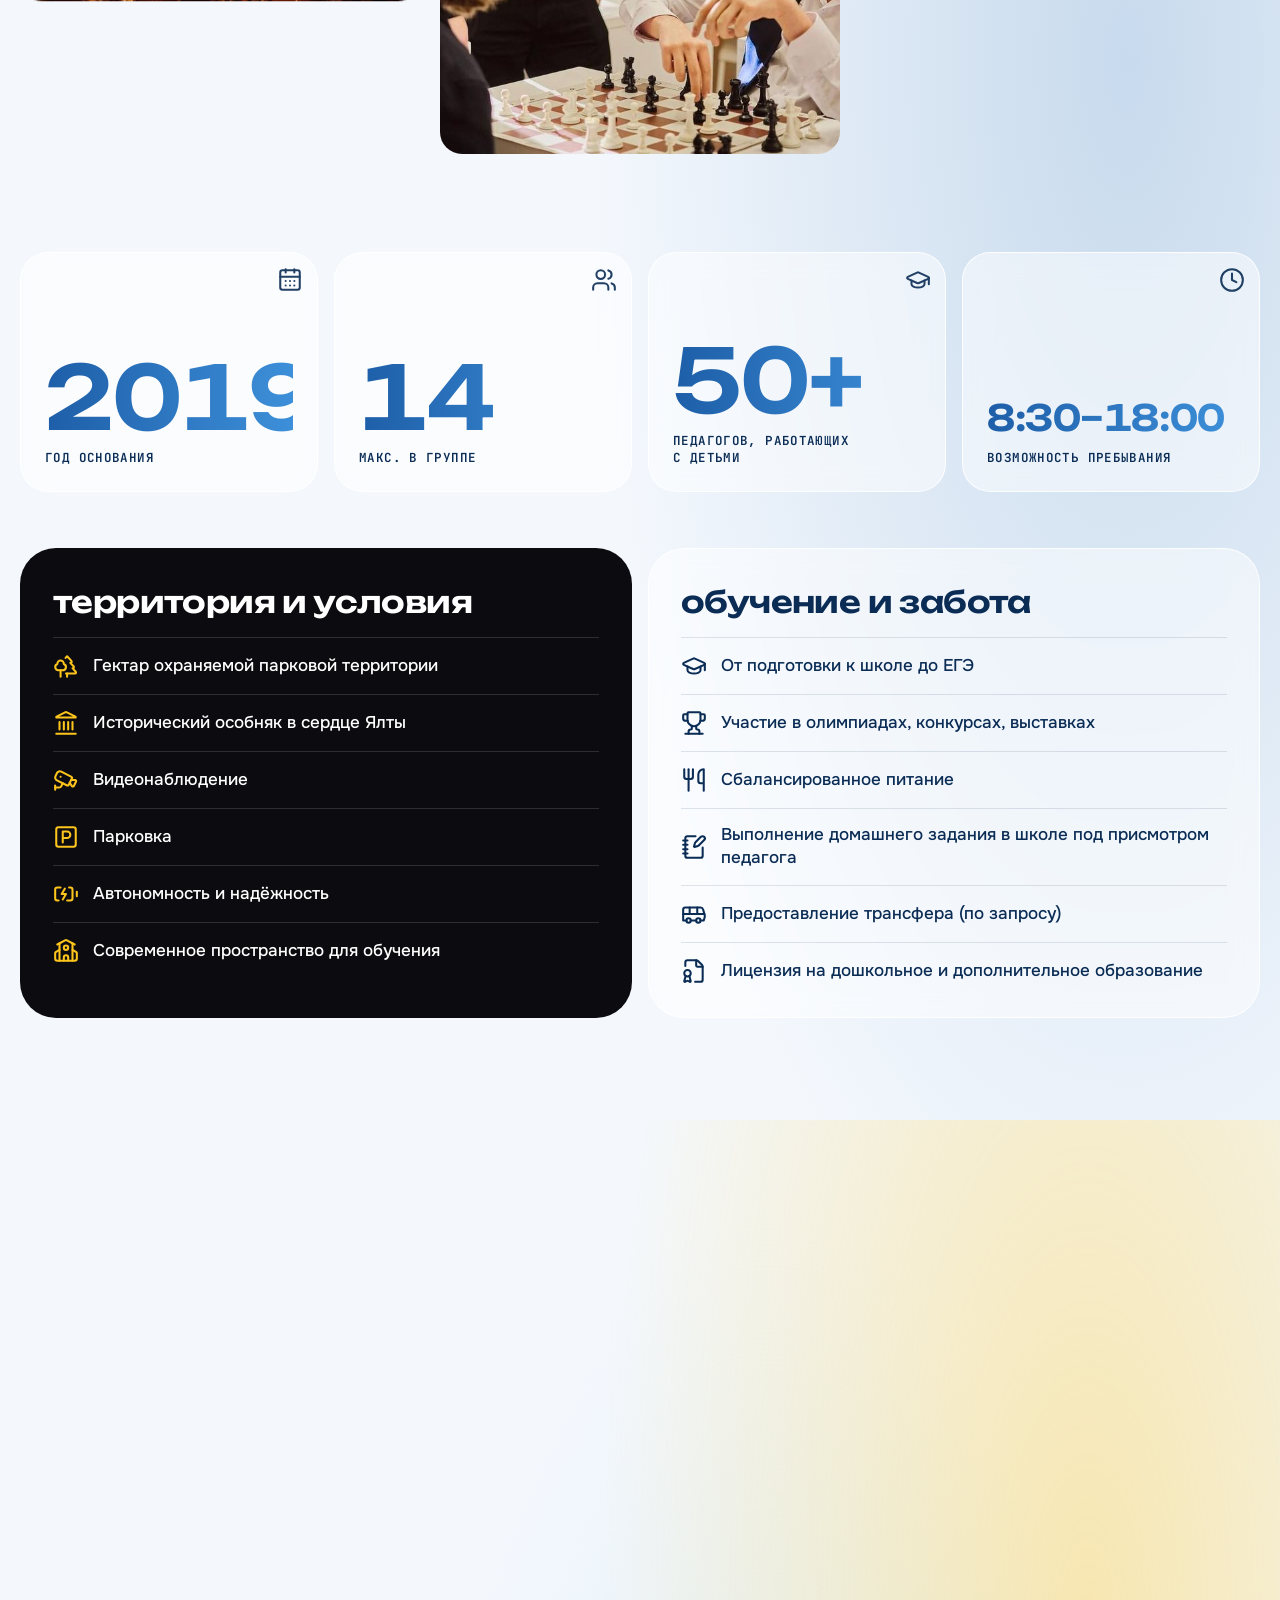
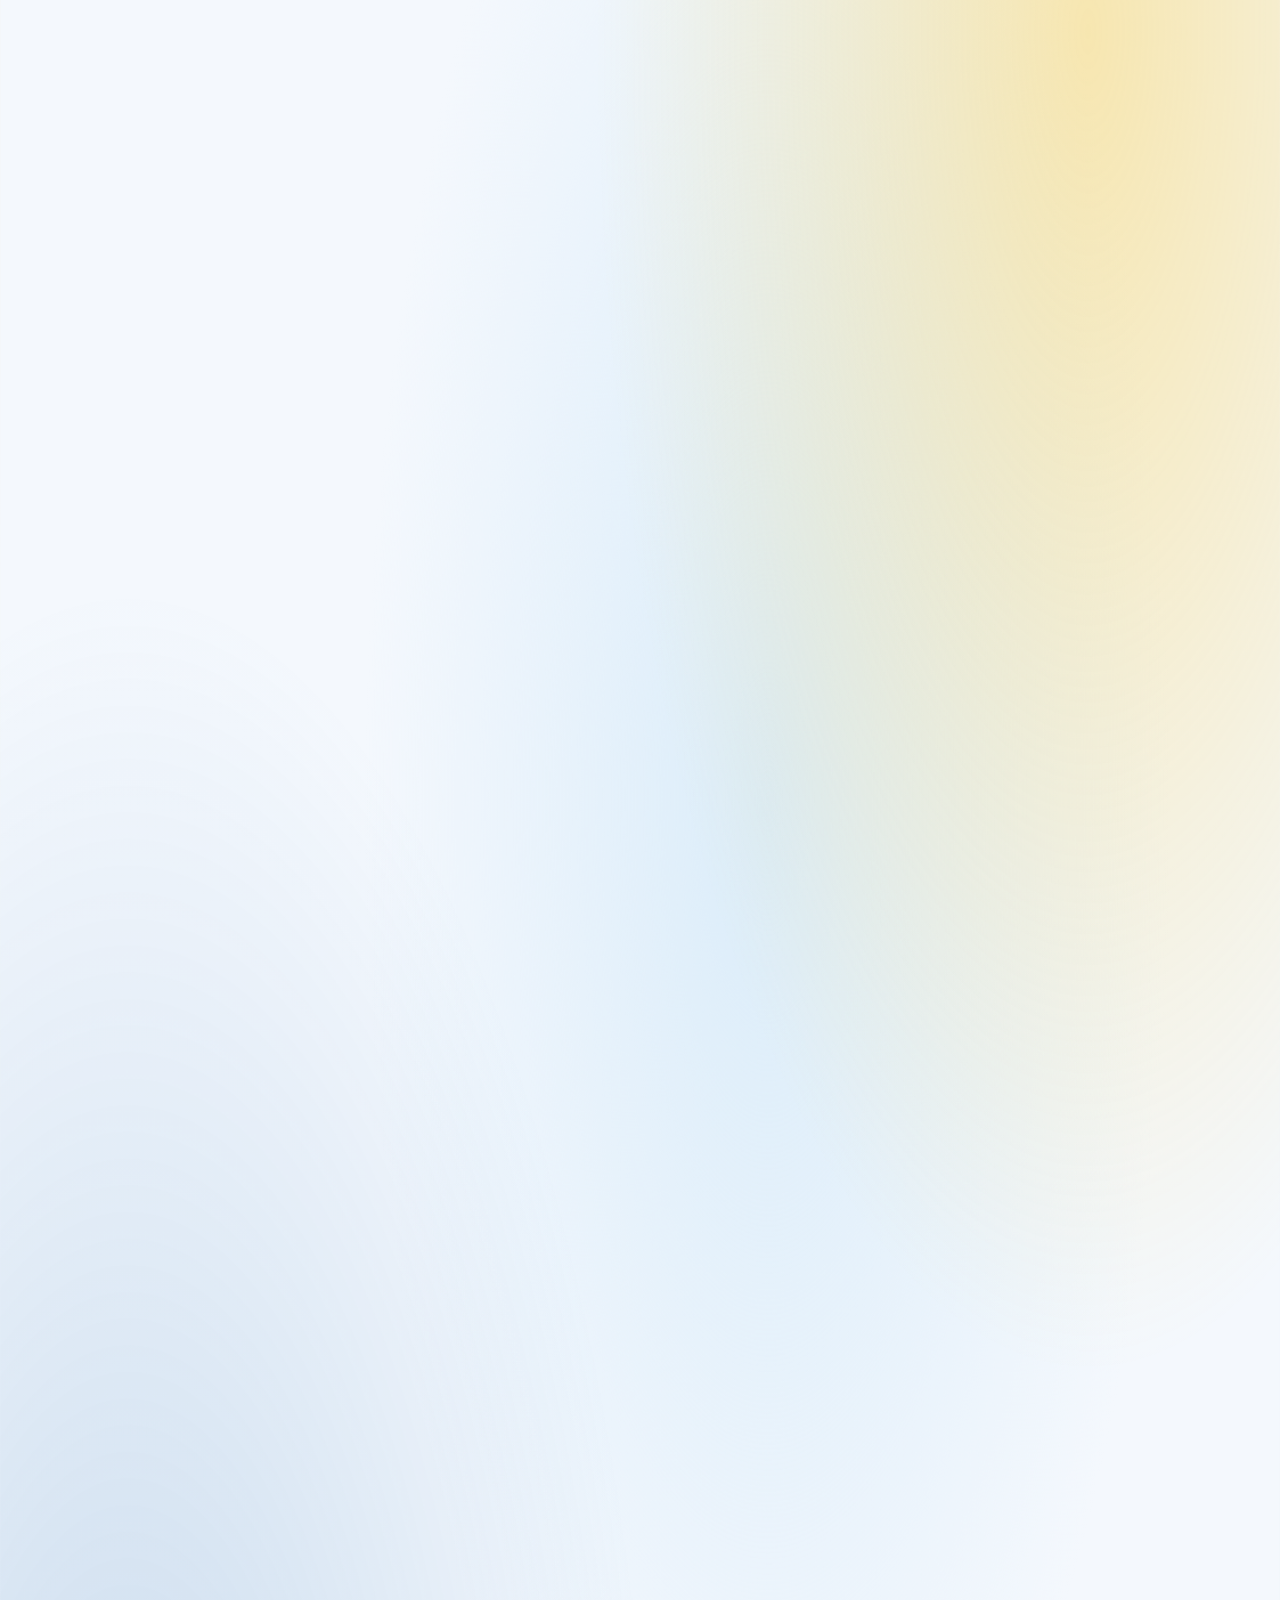
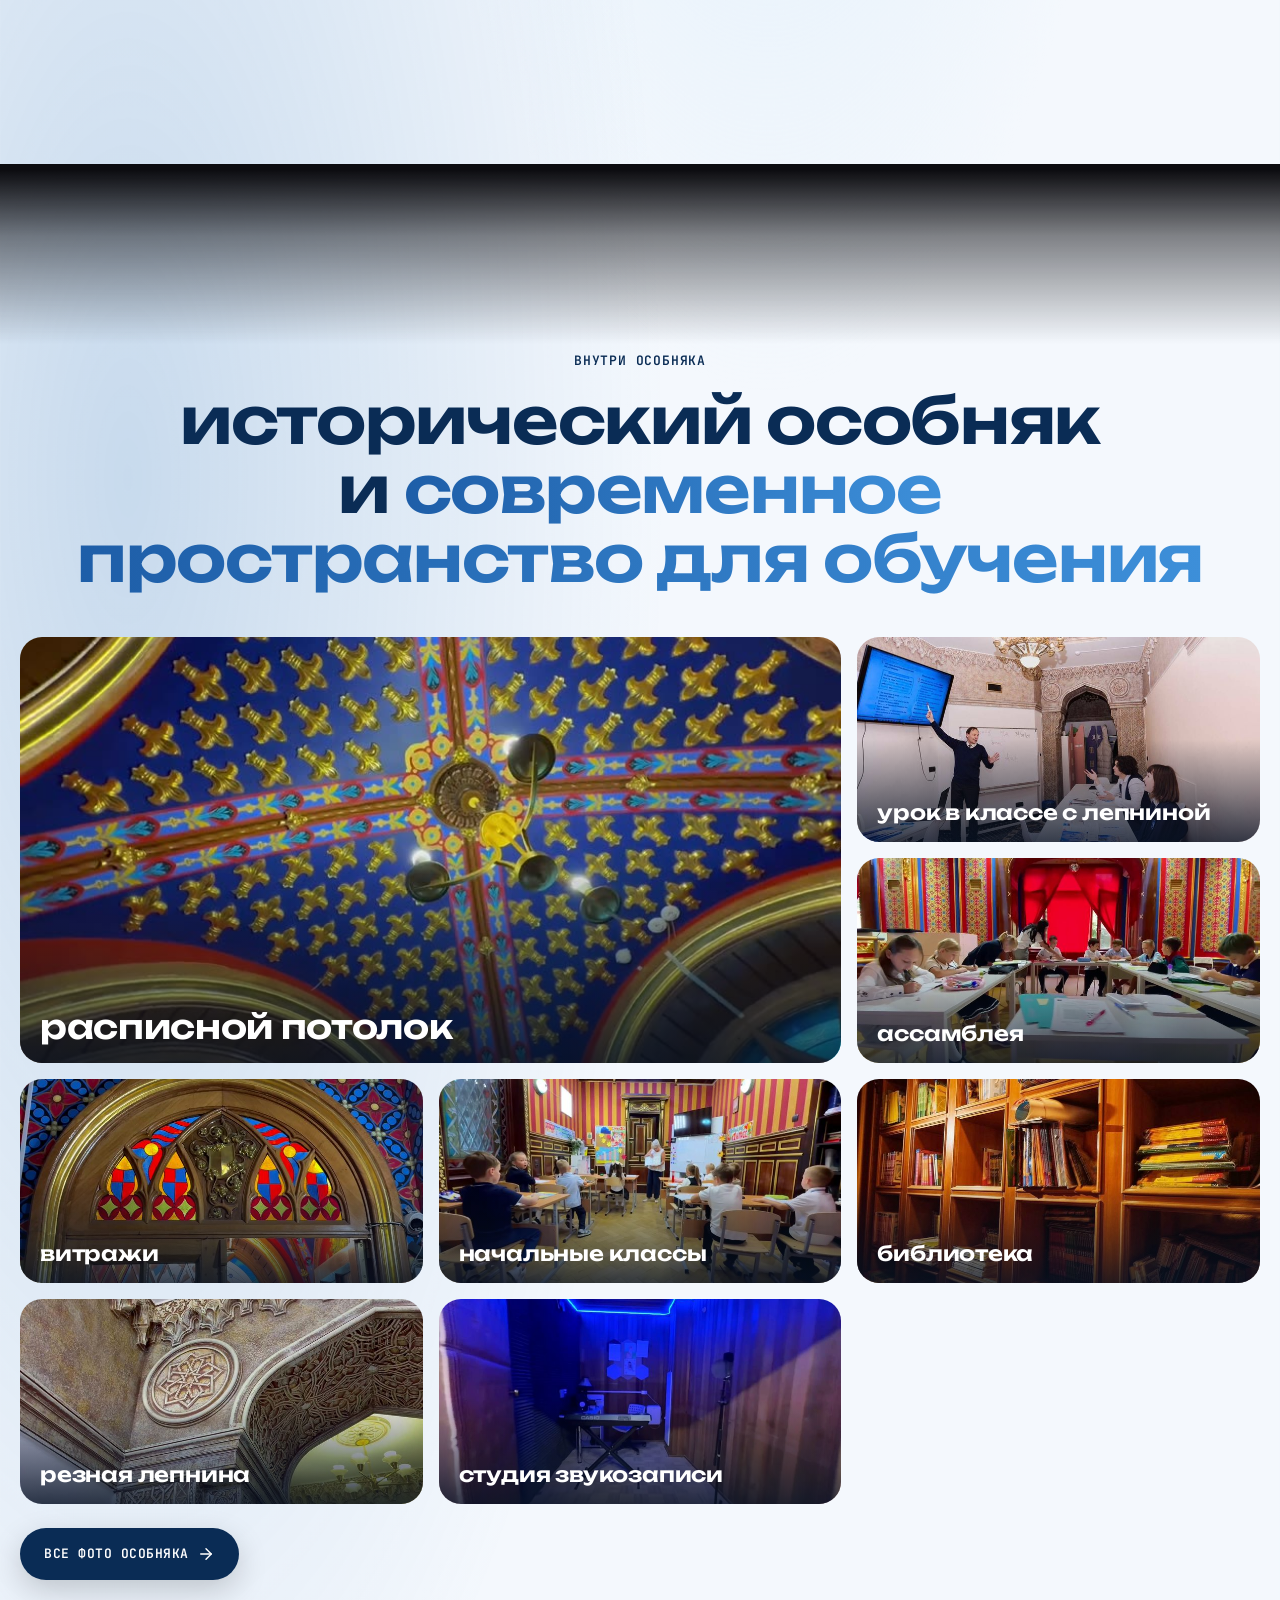
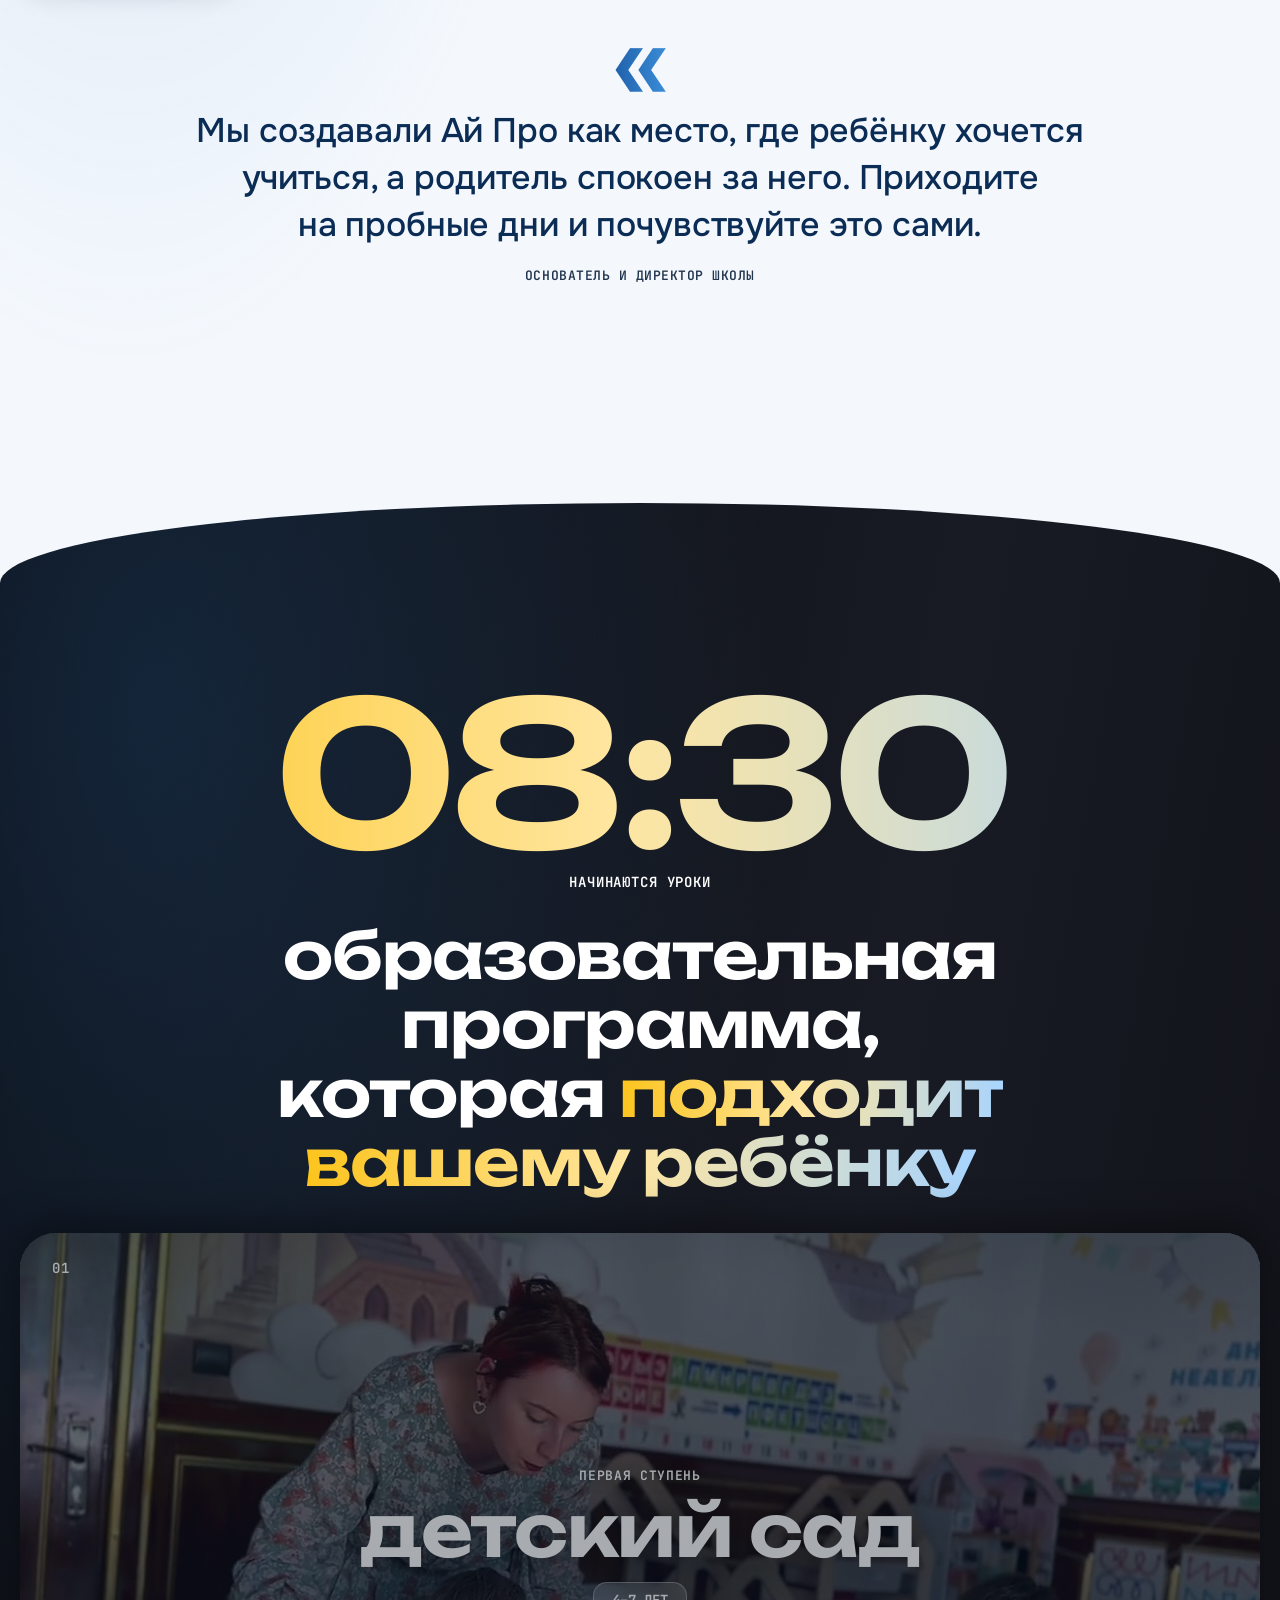
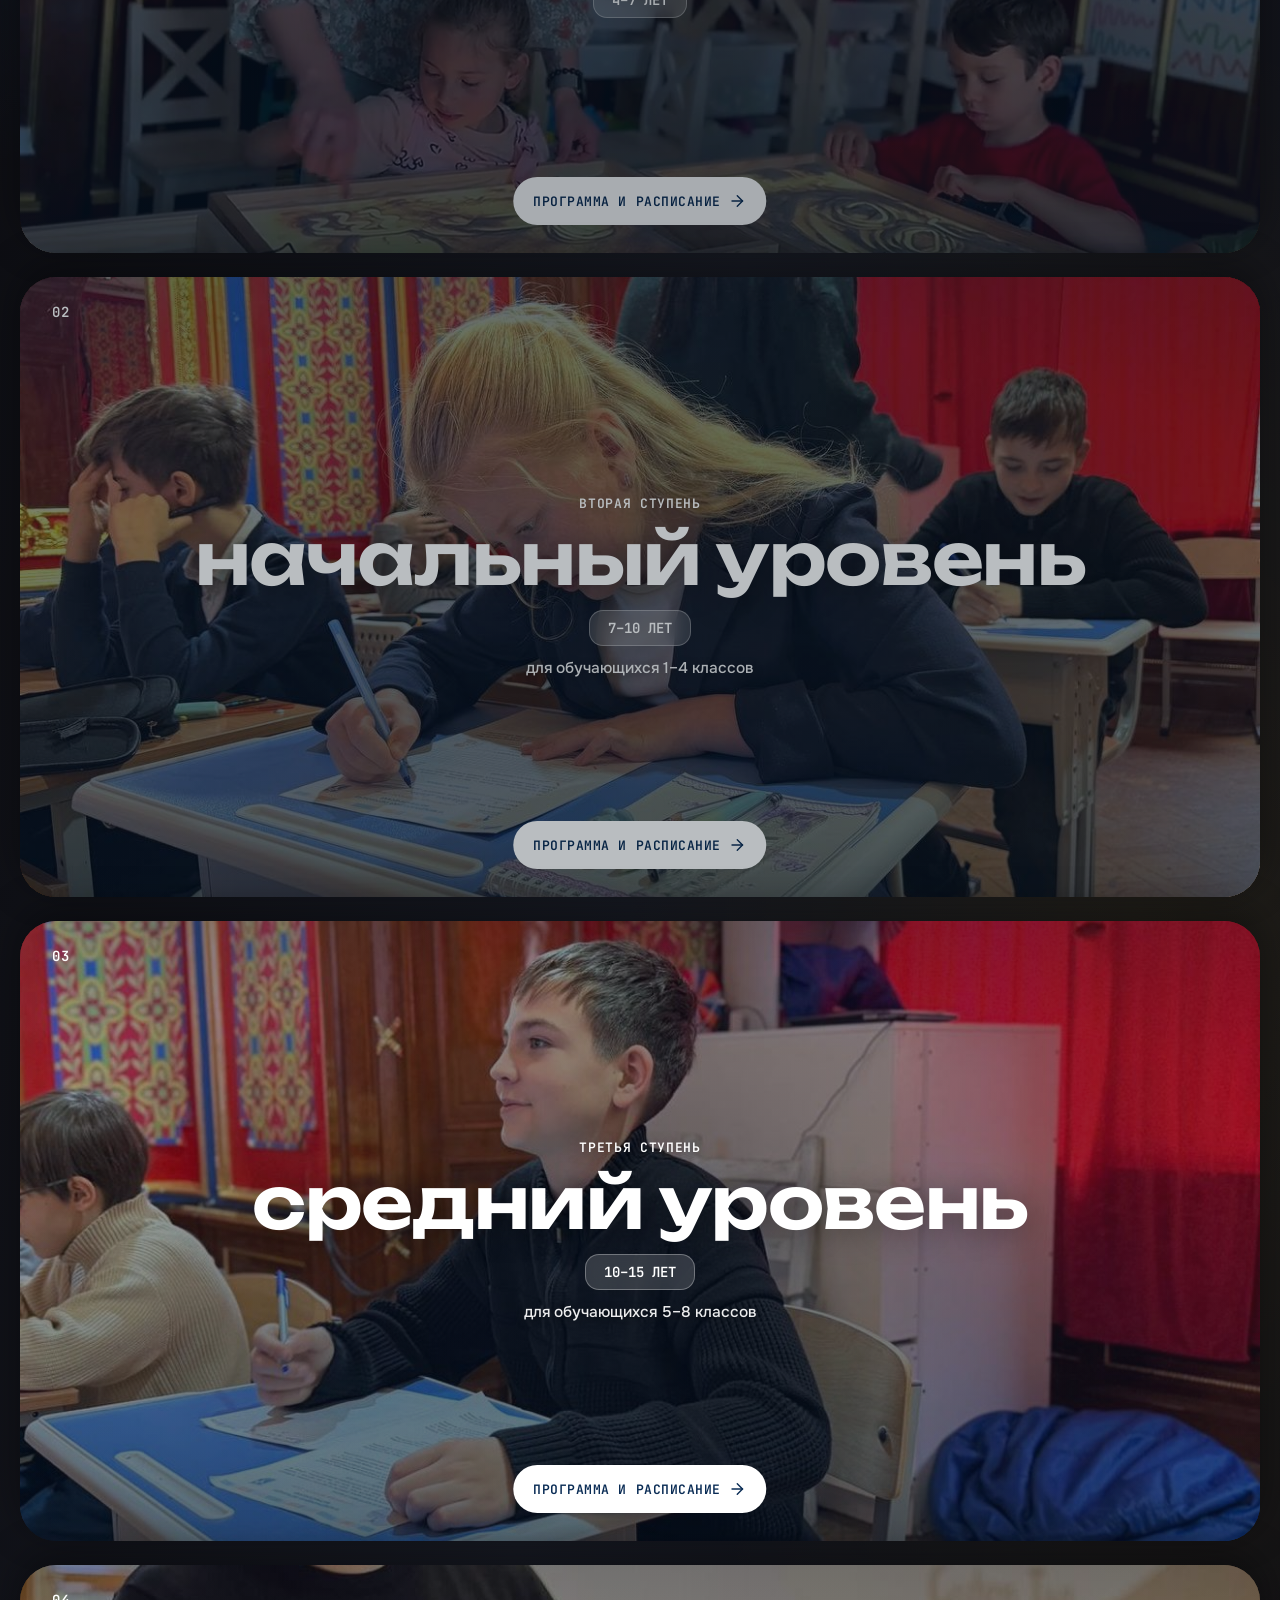
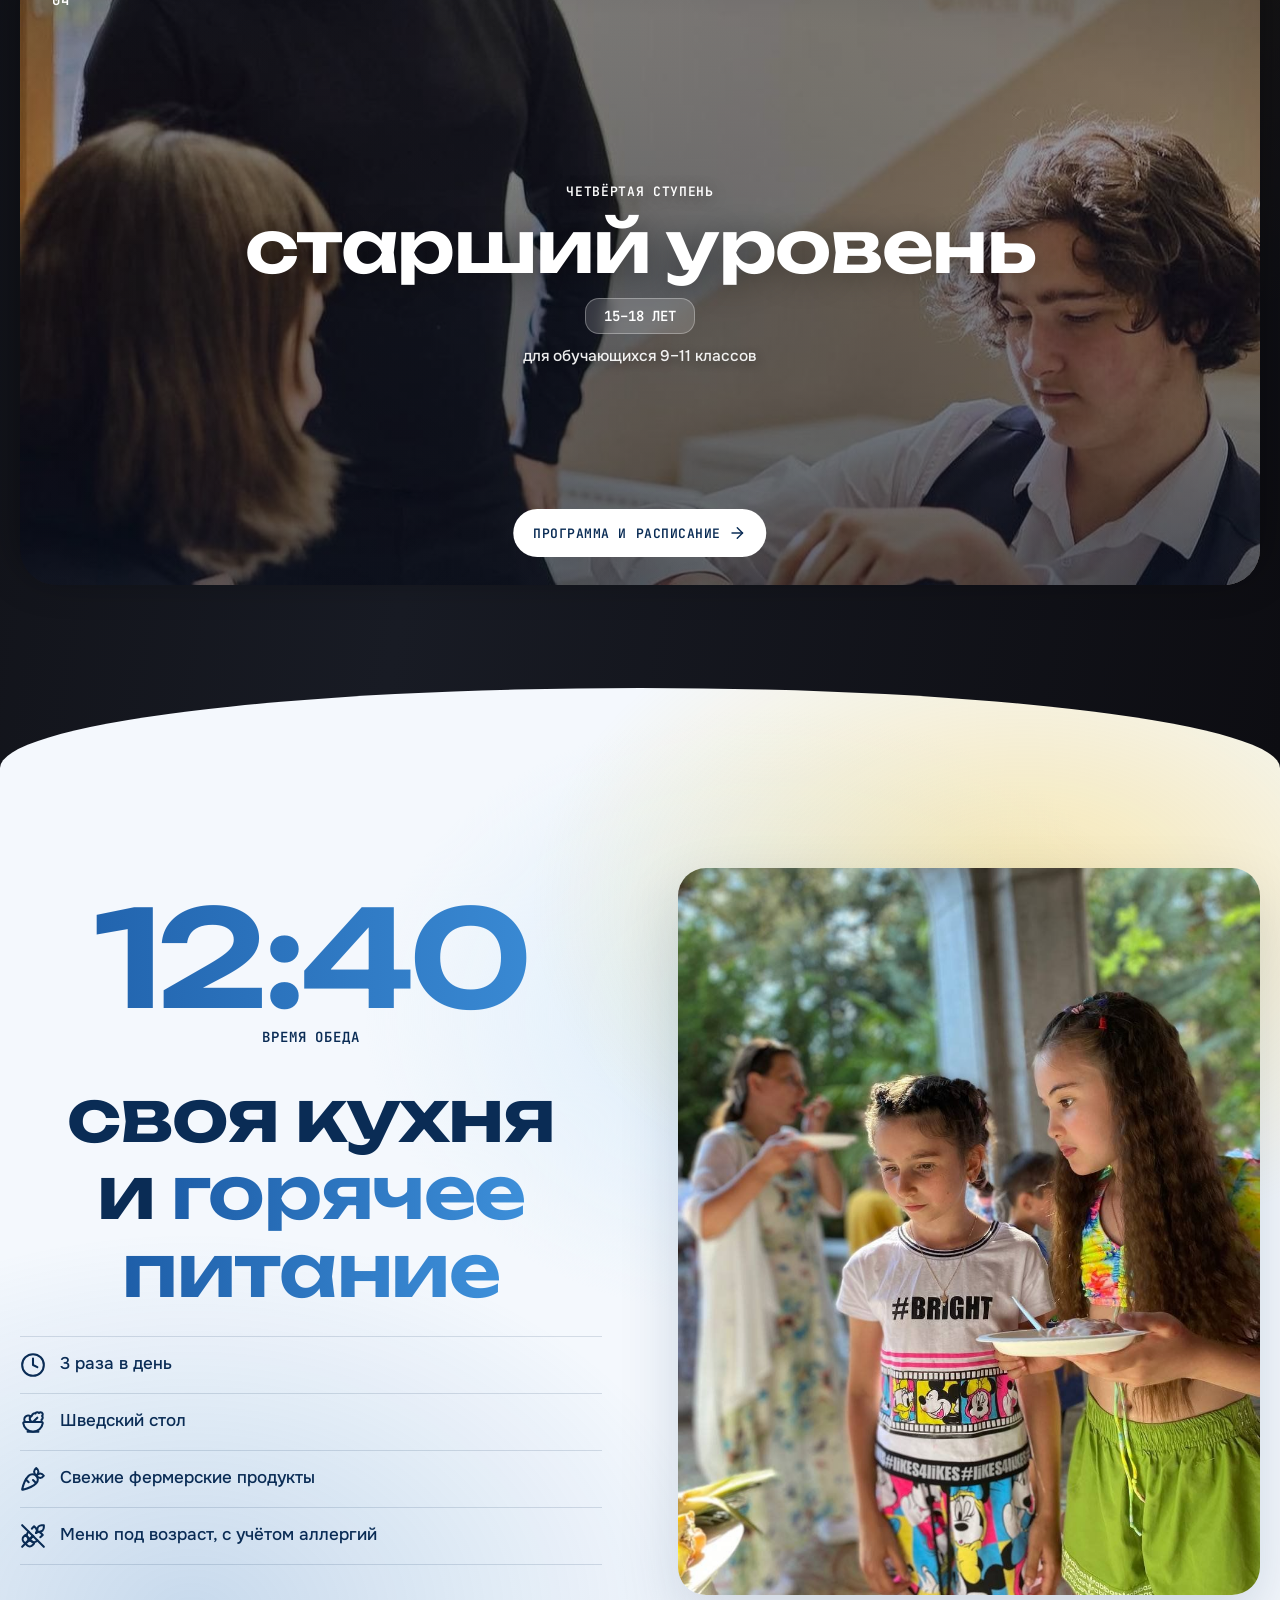
==== commit 9eee51bf: "C: на iPhone кнопка записи у нижнего края страницы (сама опускается с панелью Safari), тень только в" ====
--- a/index.html
+++ b/index.html
@@ -17,7 +17,7 @@
 <link rel="preconnect" href="https://fonts.gstatic.com" crossorigin>
 <link rel="stylesheet" href="https://fonts.googleapis.com/css2?family=Unbounded:wght@500;600;700&family=JetBrains+Mono:wght@500;600&family=Onest:wght@400;500;600;700&display=swap">
 <link rel="stylesheet" href="assets/css/site.css?v=eb2b4025">
-<link rel="stylesheet" href="assets/css/site-c.css?v=16d33365">
+<link rel="stylesheet" href="assets/css/site-c.css?v=a7803e7f">
 <script>document.documentElement.classList.add('js');try{if(localStorage.getItem('ipro-a11y')==='1')document.documentElement.classList.add('a11y')}catch(e){}</script>
 </head>
 <body>
@@ -500,6 +500,6 @@
 </dialog>
 <a class="ask dock-cta" href="#signup" data-go="signup">Записаться на пробные дни</a>
 <script src="assets/js/site.js?v=7cf7d0a3" defer></script>
-<script src="assets/js/site-c.js?v=b669f524" defer></script>
+<script src="assets/js/site-c.js?v=13f4749d" defer></script>
 </body>
 </html>
--- a/assets/css/site-c.css
+++ b/assets/css/site-c.css
@@ -382,7 +382,11 @@
   html.ios-bars.js:not(.a11y) .nightseq{background:#0C0C10}
   html.ios-bars.js:not(.a11y) .lvl{position:relative;top:0}
   html.ios-bars.js:not(.a11y) .lvl.is-stk{position:sticky;top:calc(78px + env(safe-area-inset-top,0px))}
-  html.ios-bars.js:not(.a11y) .ask.dock-cta{top:calc(100svh - 56px + 4px + var(--drop,0px));bottom:auto;transition:opacity .45s var(--ease),transform .7s cubic-bezier(.2,1.25,.3,1),top .35s var(--ease)}
+  /* кнопка — у нижнего края области страницы: Safari сам опускает её, когда панель сжимается при прокрутке.
+     Ниже этого края Safari обрезает закреплённые элементы, поэтому тень у кнопки — только вверх */
+  html.ios-bars.js:not(.a11y) .ask.dock-cta{top:auto;bottom:8px}
+  html.ios-bars.js:not(.a11y) .ask.dock-cta::before{box-shadow:0 -6px 14px -4px rgba(0,0,0,.22)}
+  html.ios-bars.js:not(.a11y).cta-light .ask.dock-cta::before{box-shadow:0 -6px 14px -4px rgba(10,44,85,.25)}
 }
 @media (prefers-reduced-motion:no-preference) and (max-width:899px){
   html.ios-bars.js:not(.a11y) .hero__h .r1{top:calc(70px + 3svh)}
@@ -392,4 +396,4 @@
 }
 @media (prefers-reduced-motion:no-preference) and (max-width:899px) and (max-height:800px){html.ios-bars.js:not(.a11y) .rhero__slot{top:66%}}
 @media (prefers-reduced-motion:no-preference) and (max-width:899px) and (max-height:700px){html.ios-bars.js:not(.a11y) .rhero__slot{top:68%}}
-@media (prefers-reduced-motion:no-preference) and (min-width:900px){html.ios-bars.js:not(.a11y) .ask.dock-cta{top:calc(100svh - 60px + 4px + var(--drop,0px))}html.ios-bars.js:not(.a11y) .lvl.is-stk{top:96px}}
+@media (prefers-reduced-motion:no-preference) and (min-width:900px){html.ios-bars.js:not(.a11y) .lvl.is-stk{top:96px}}
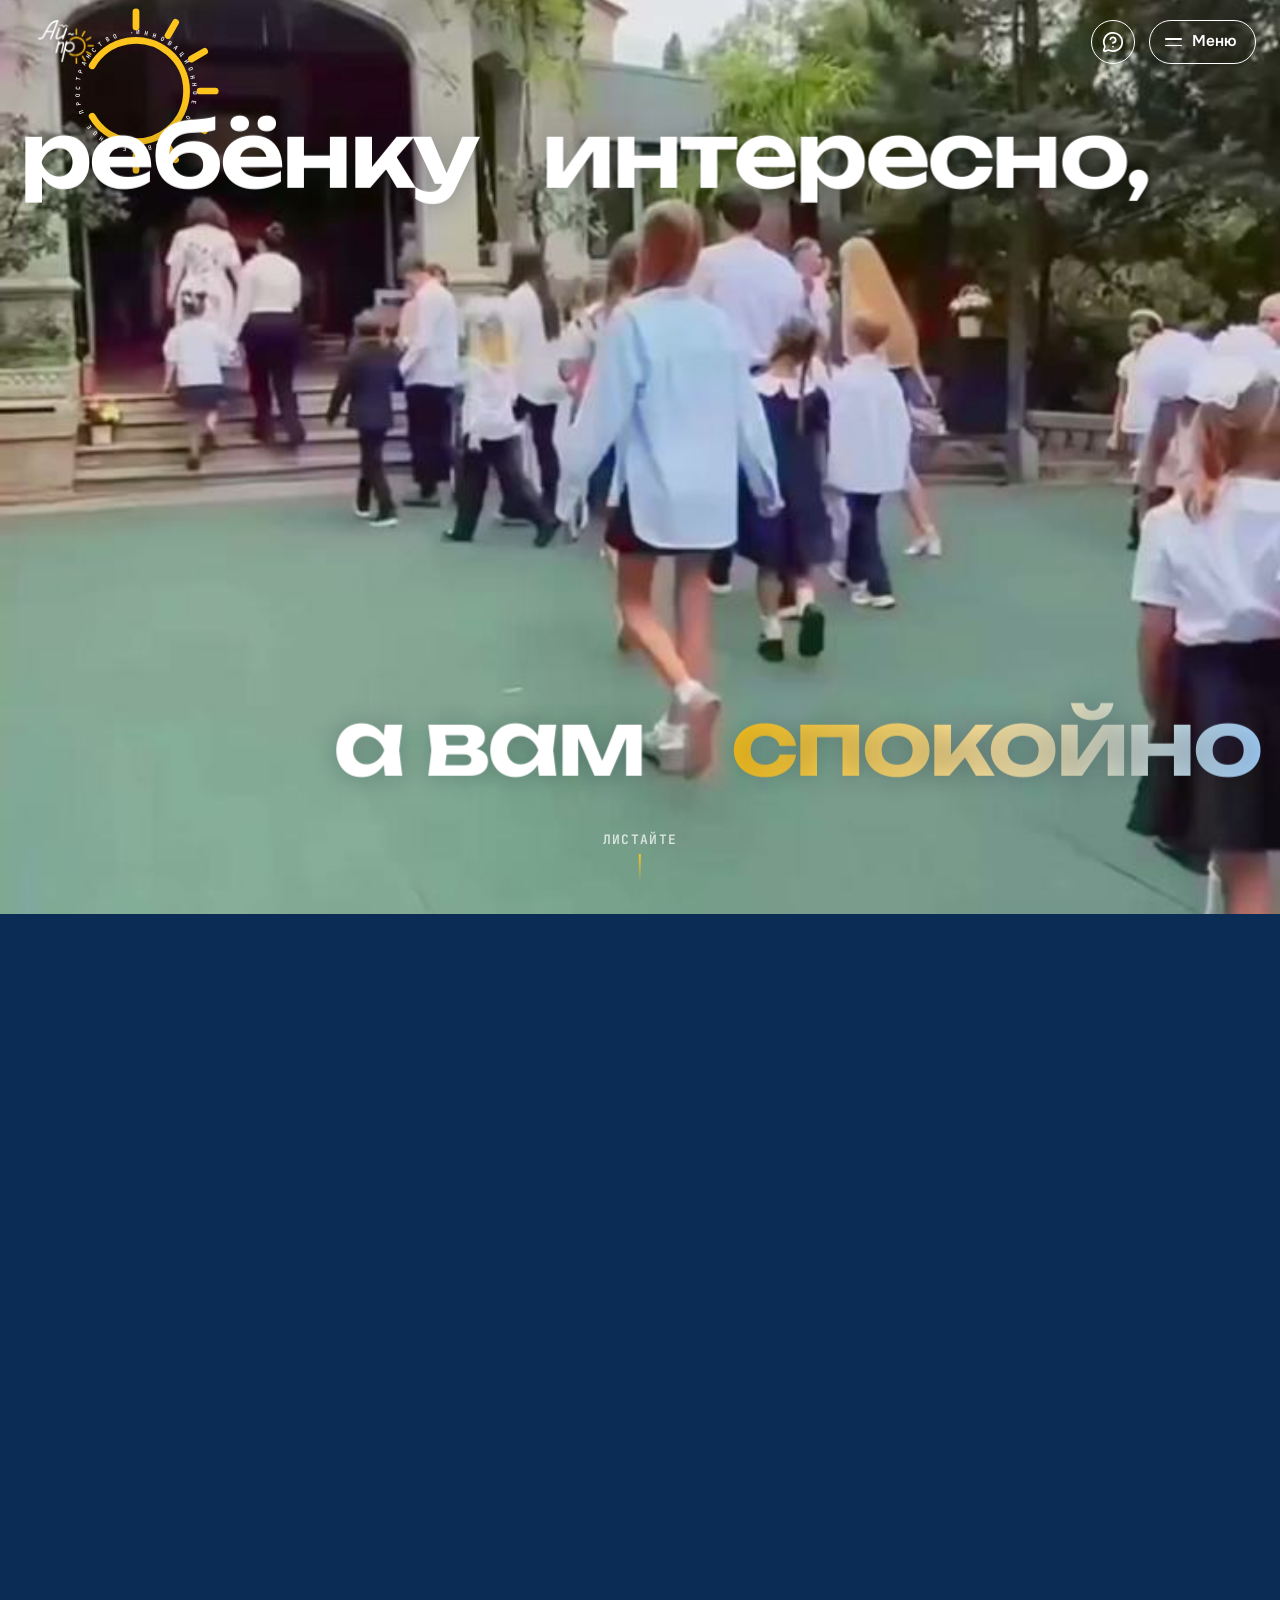
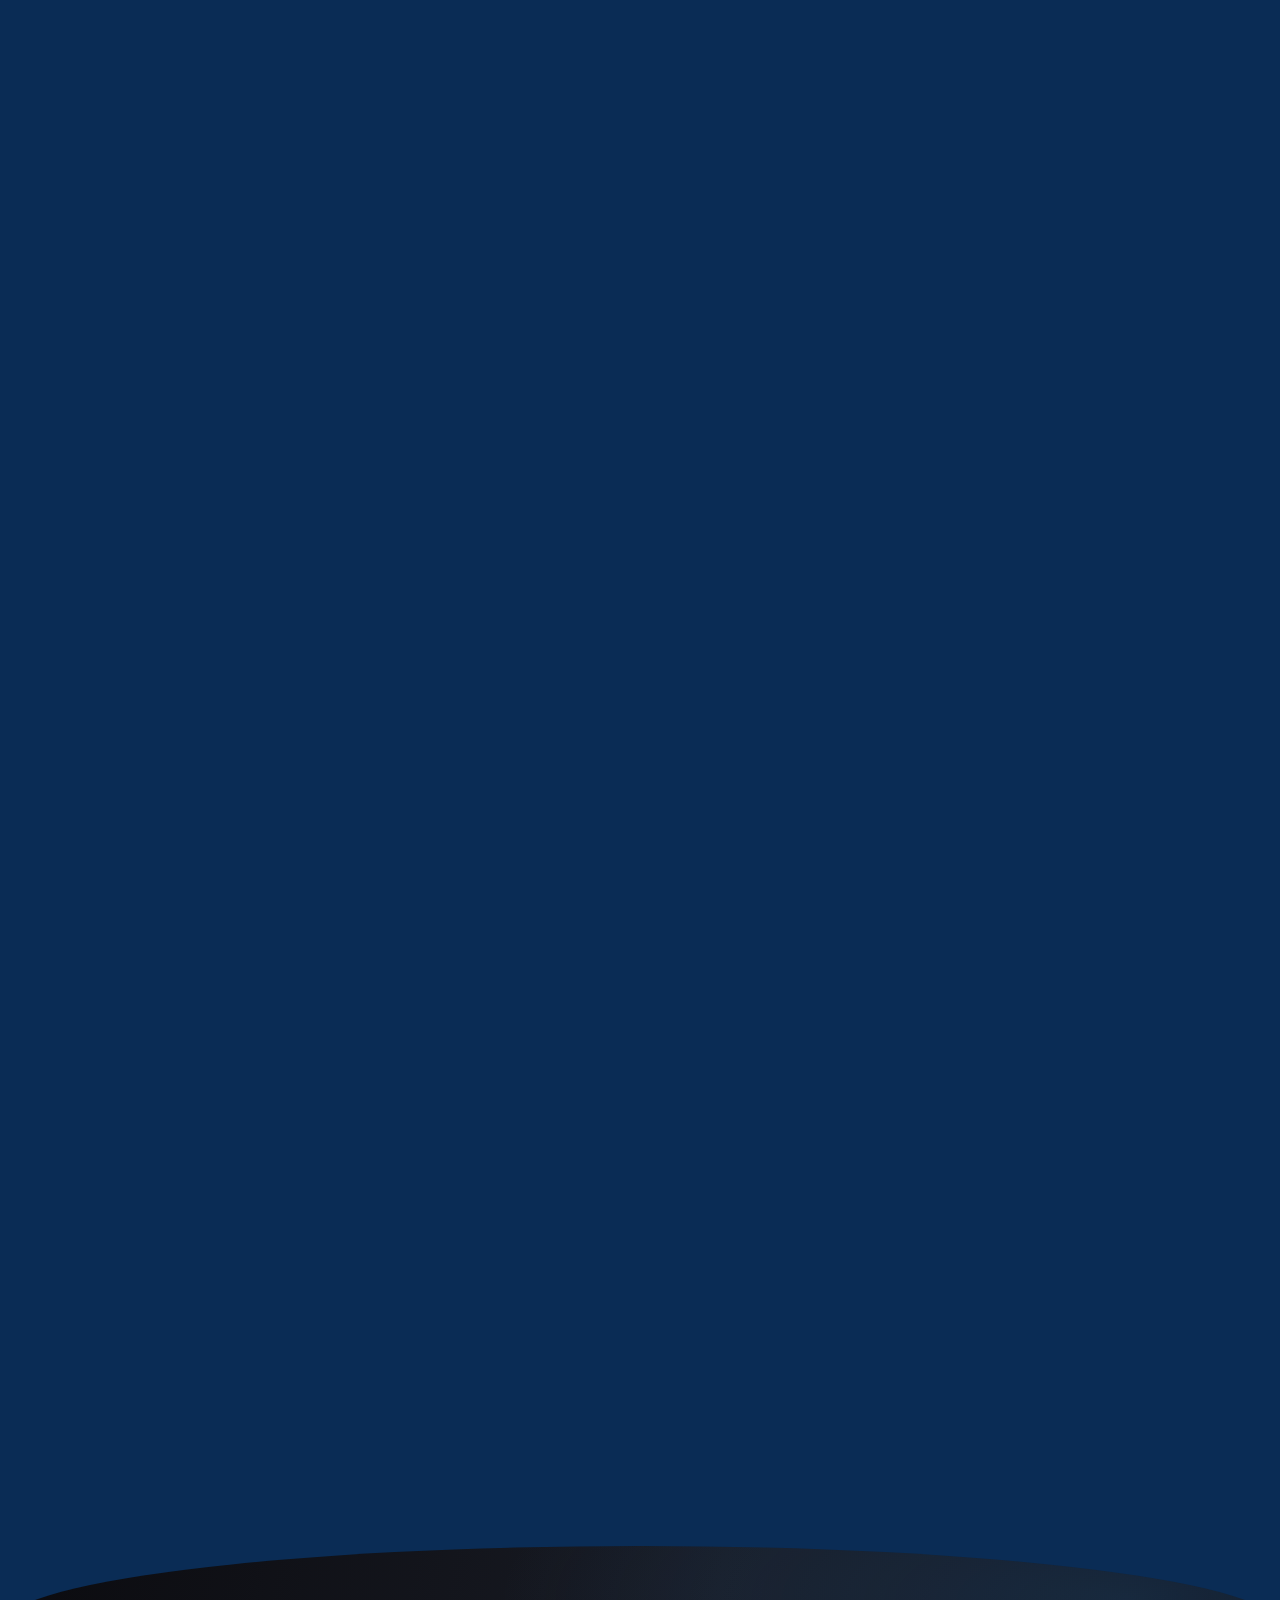
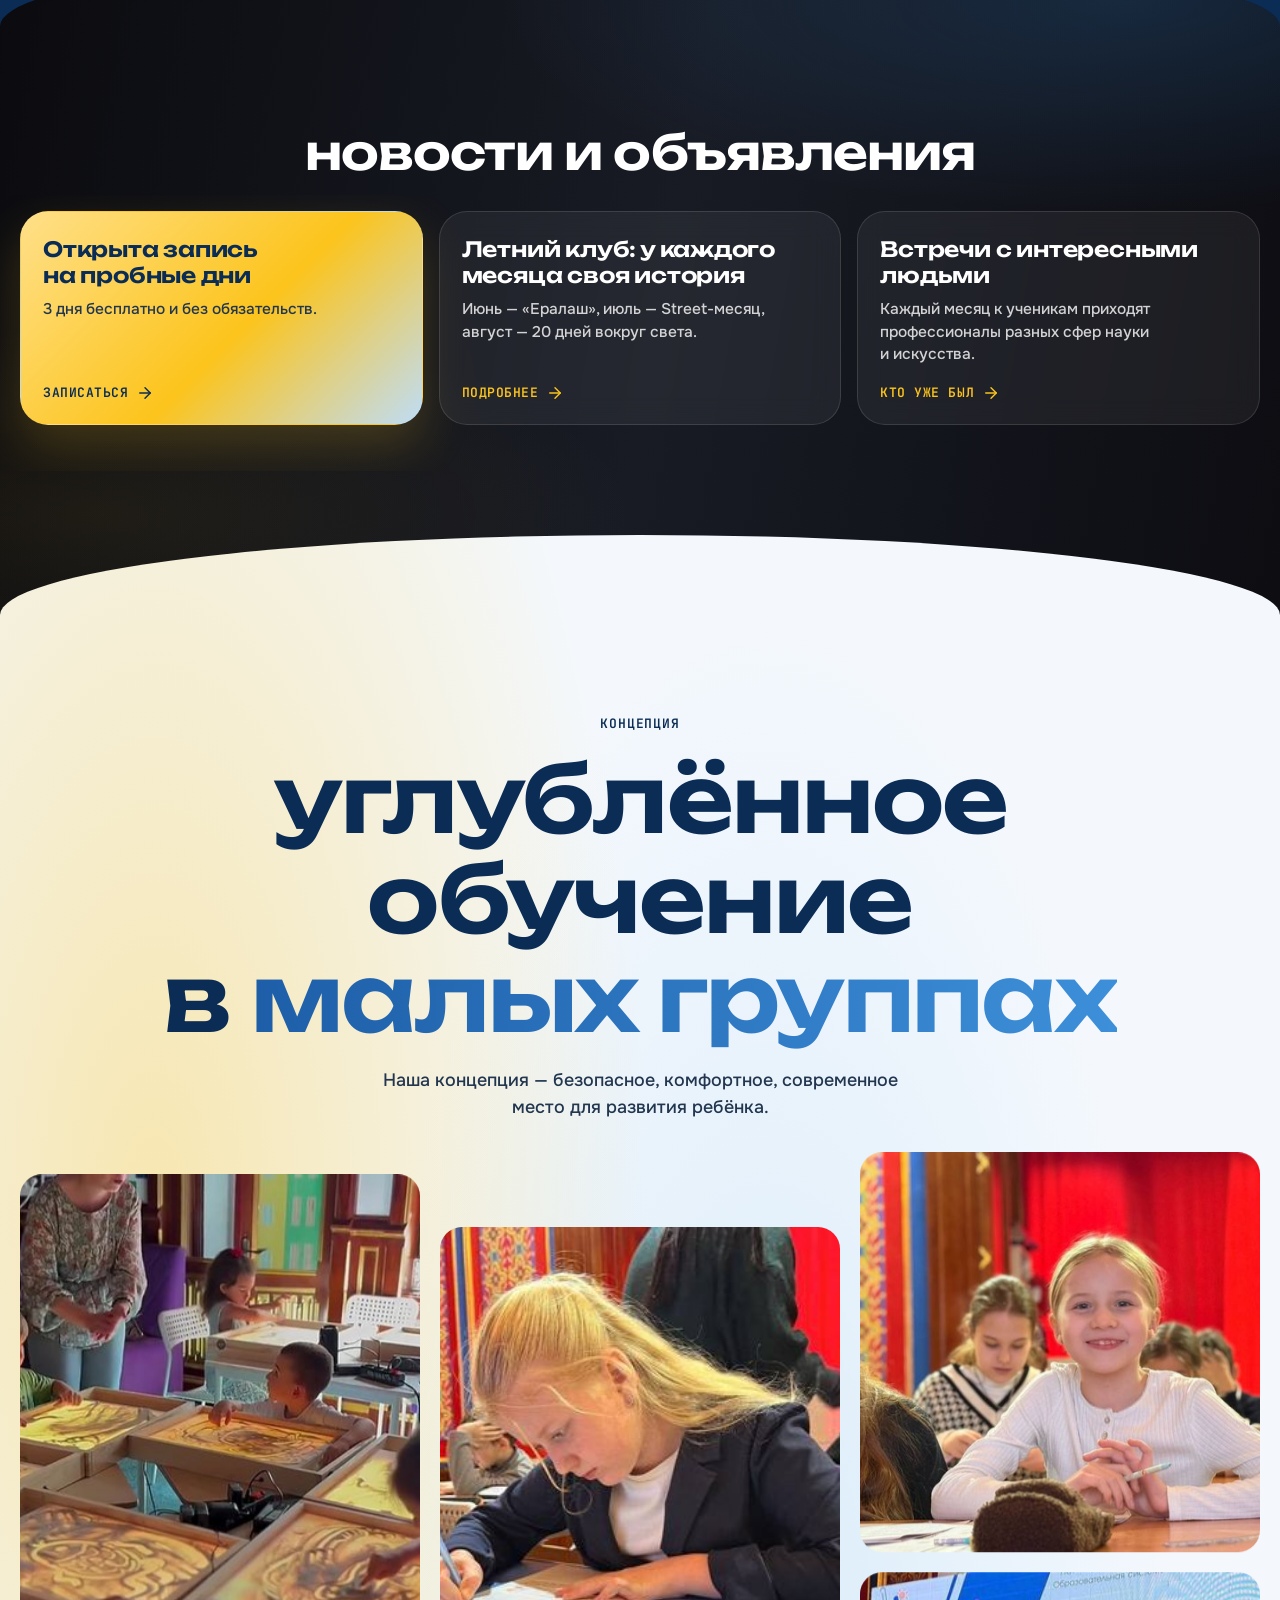
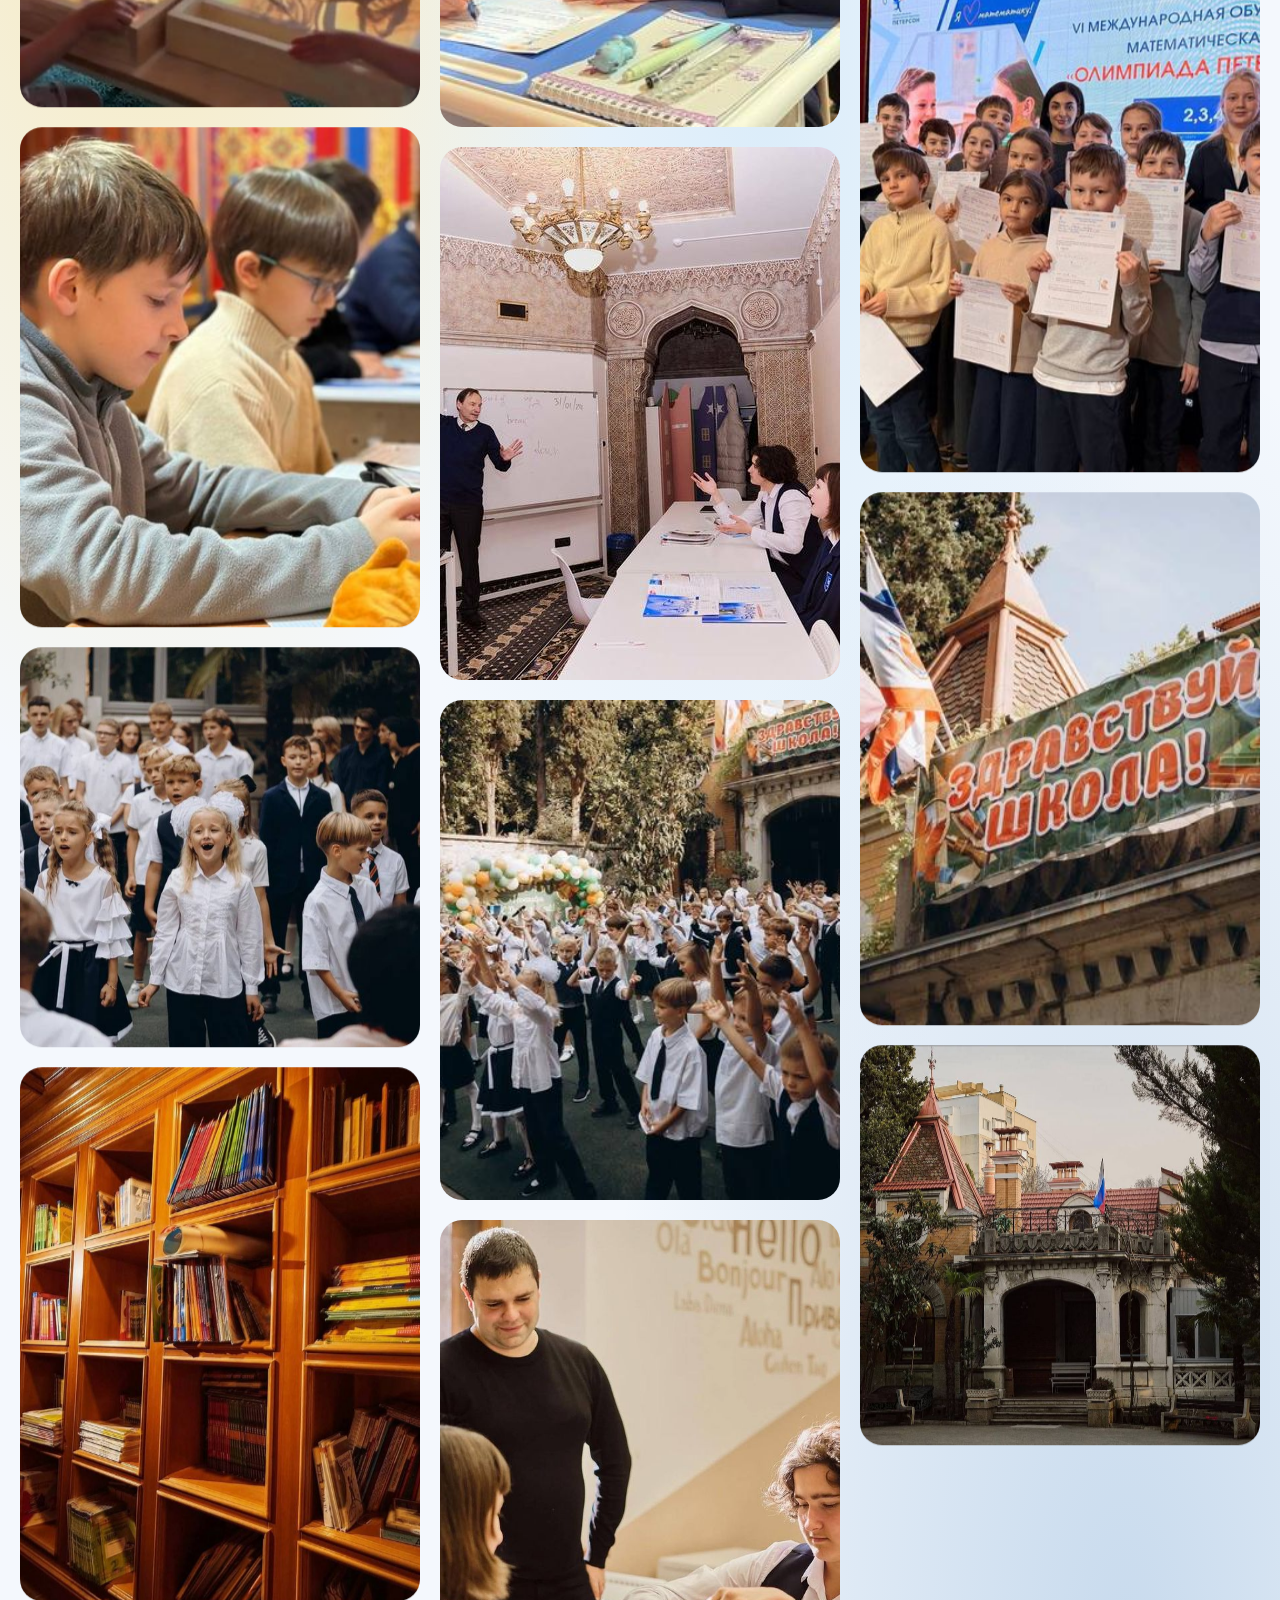
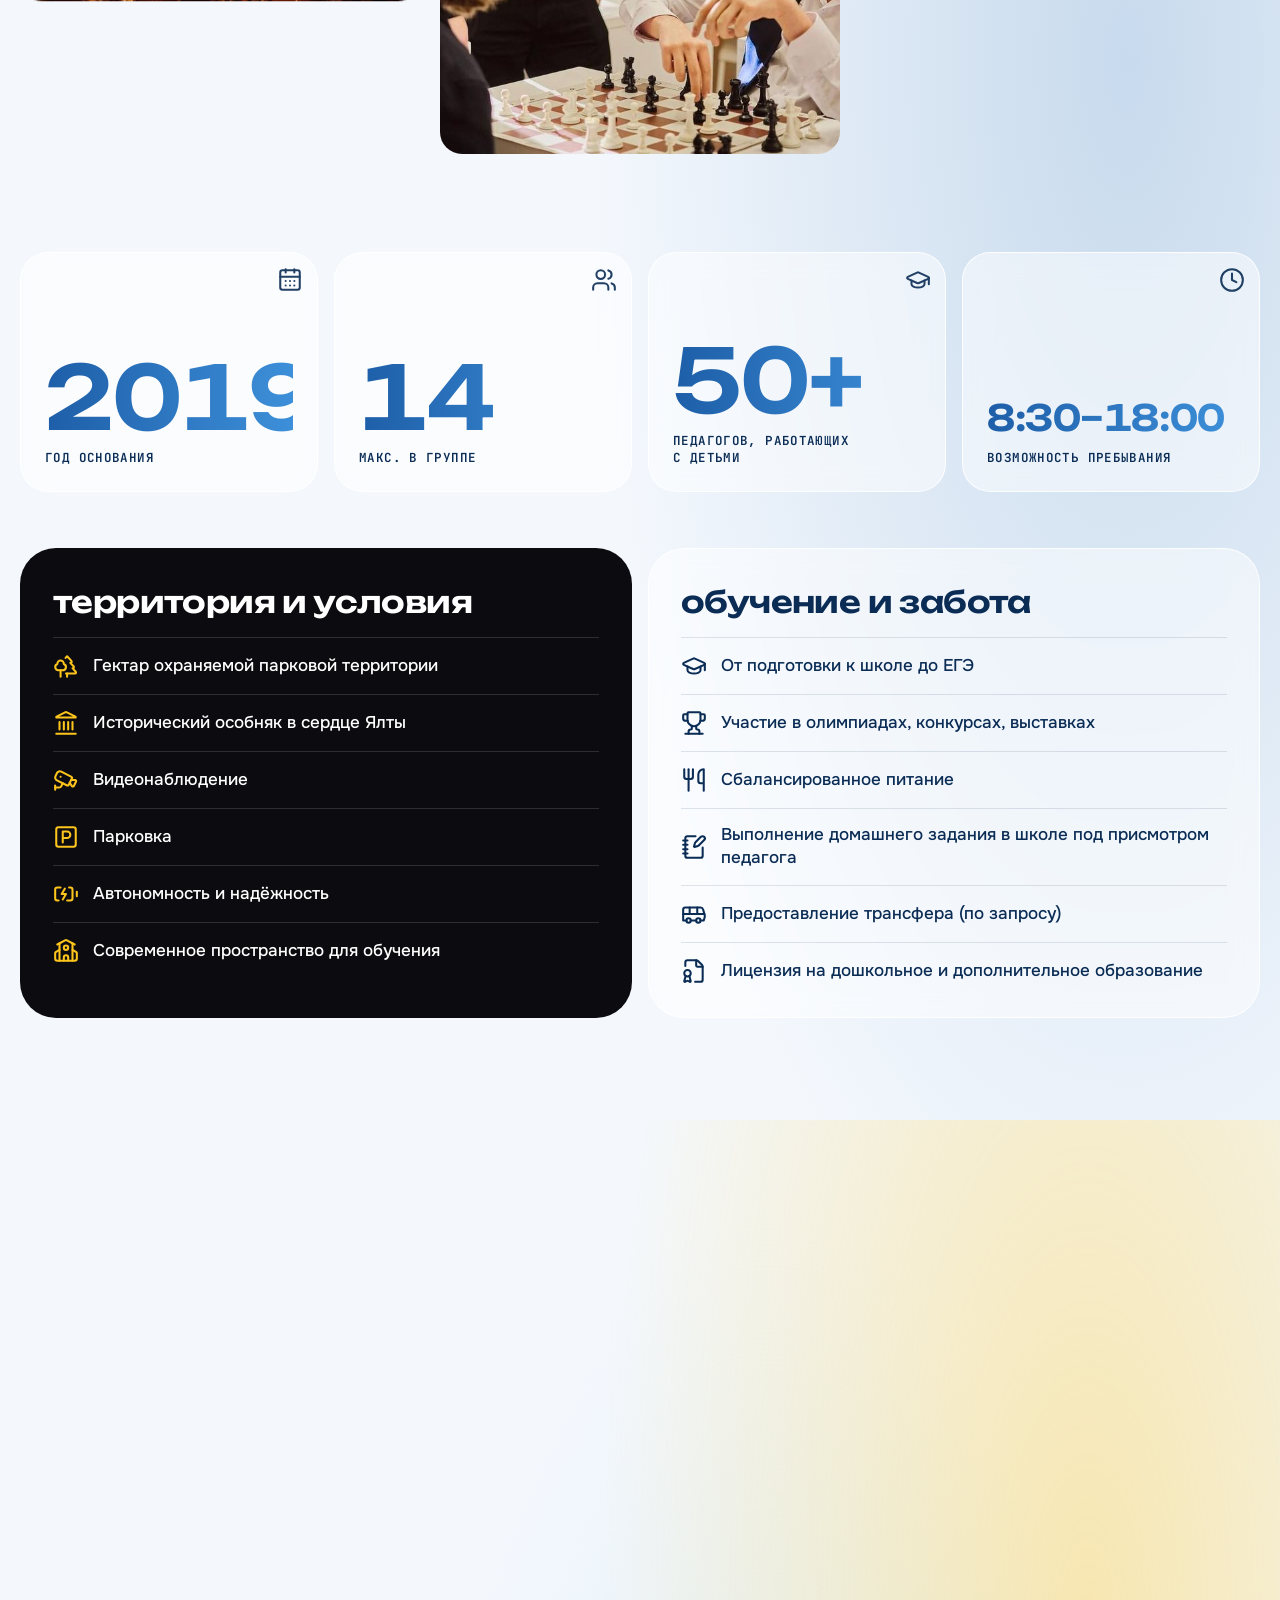
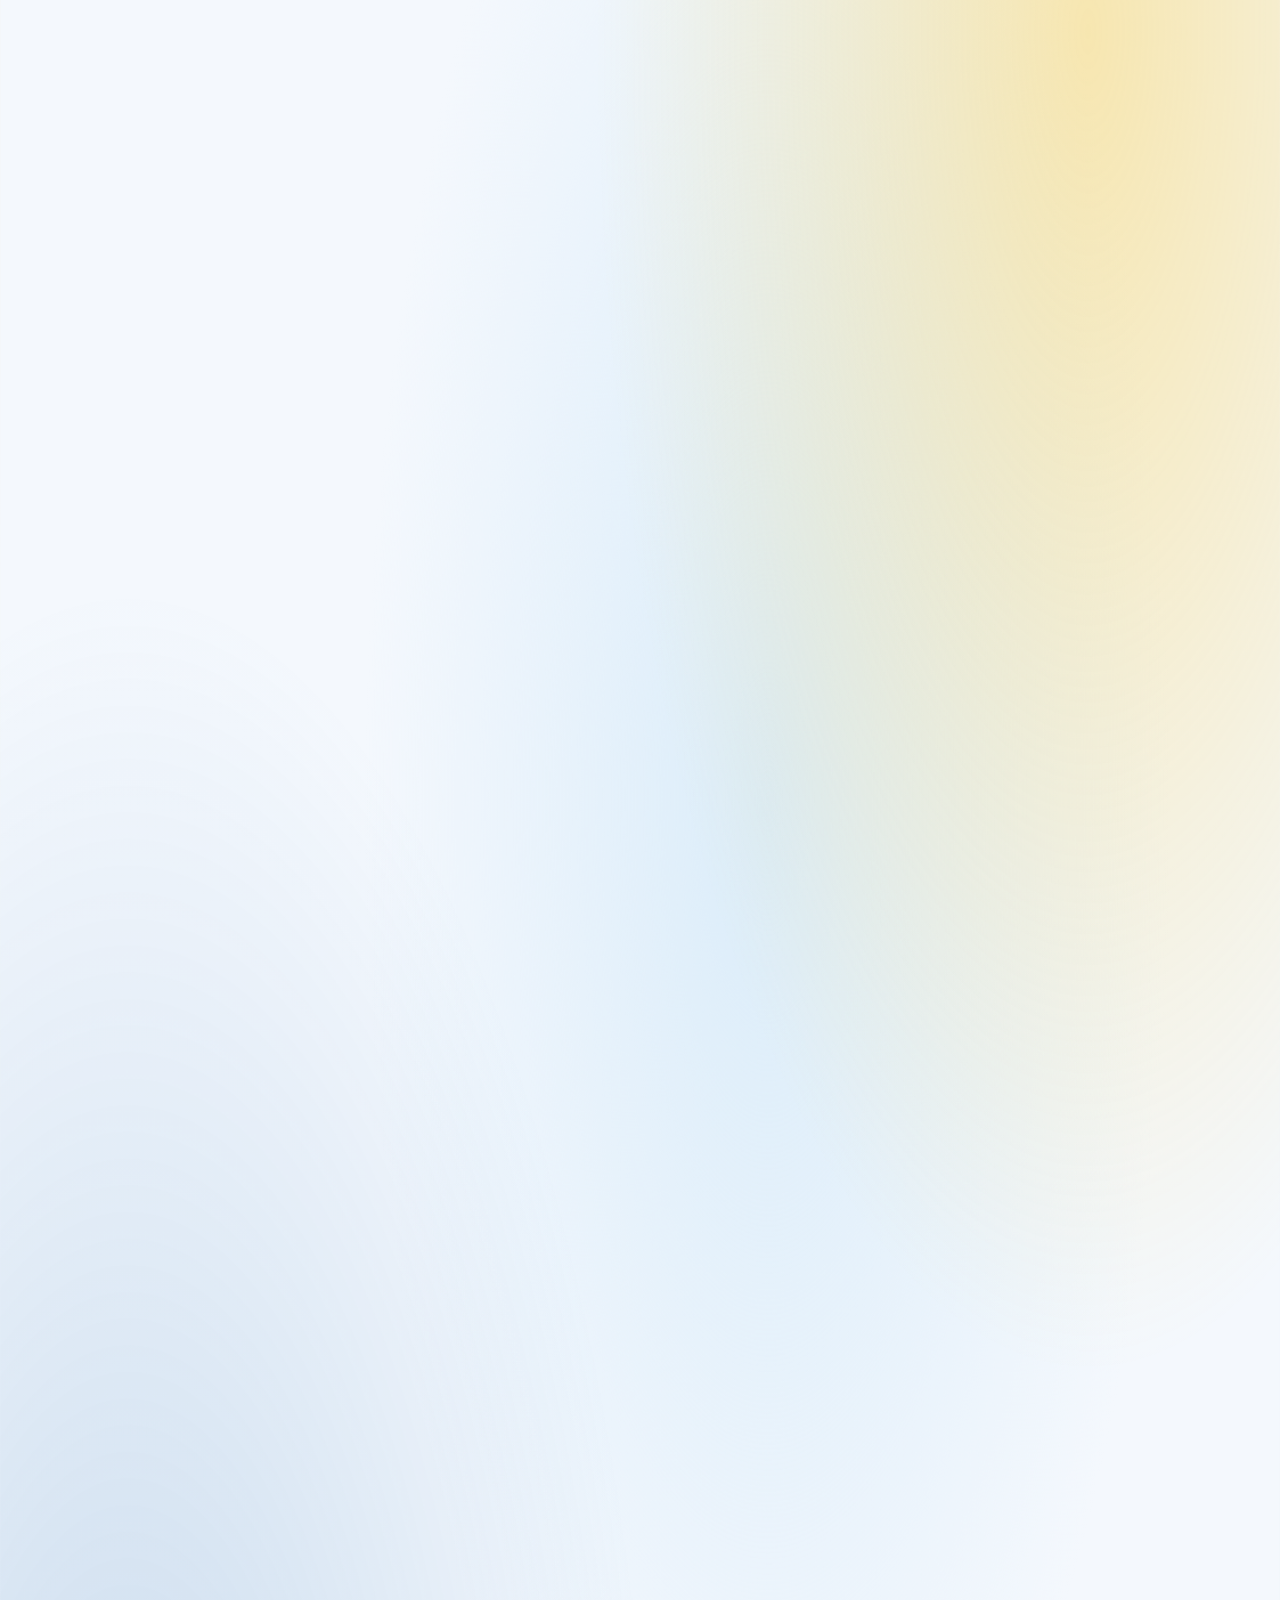
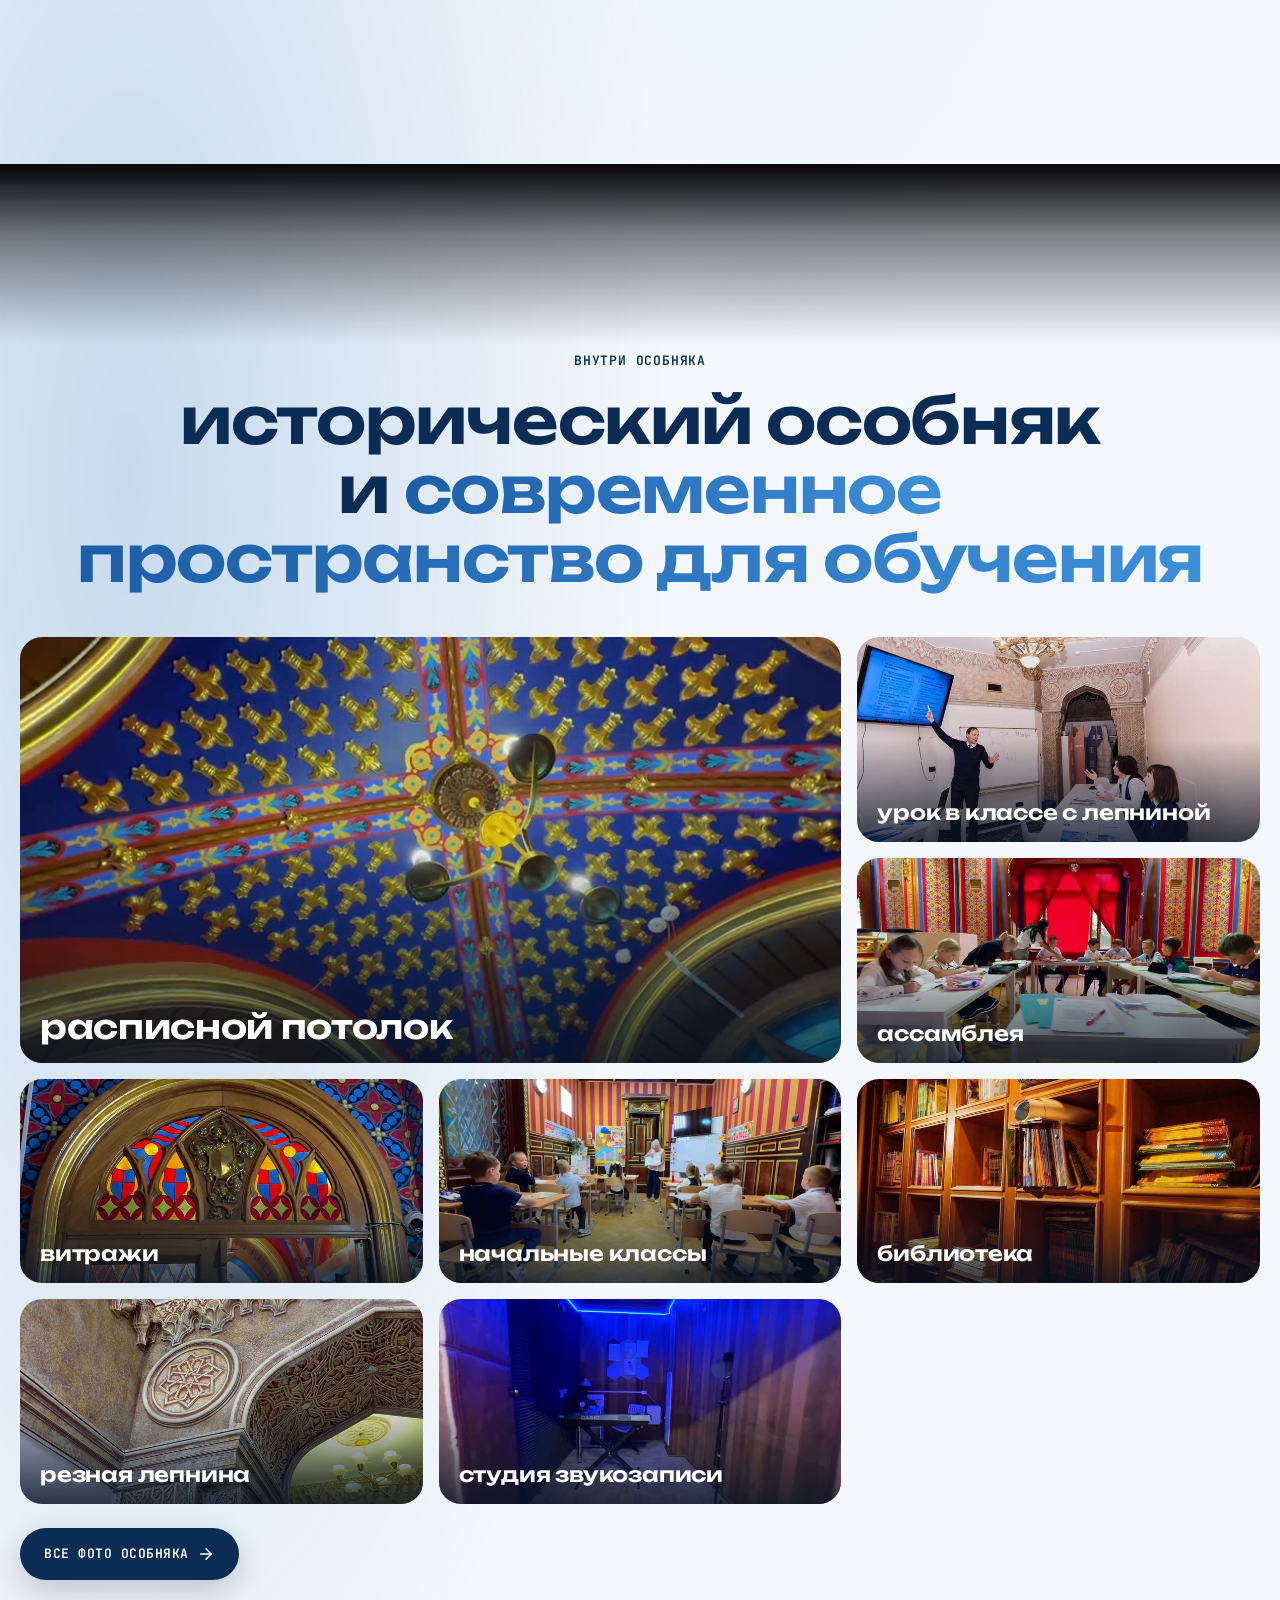
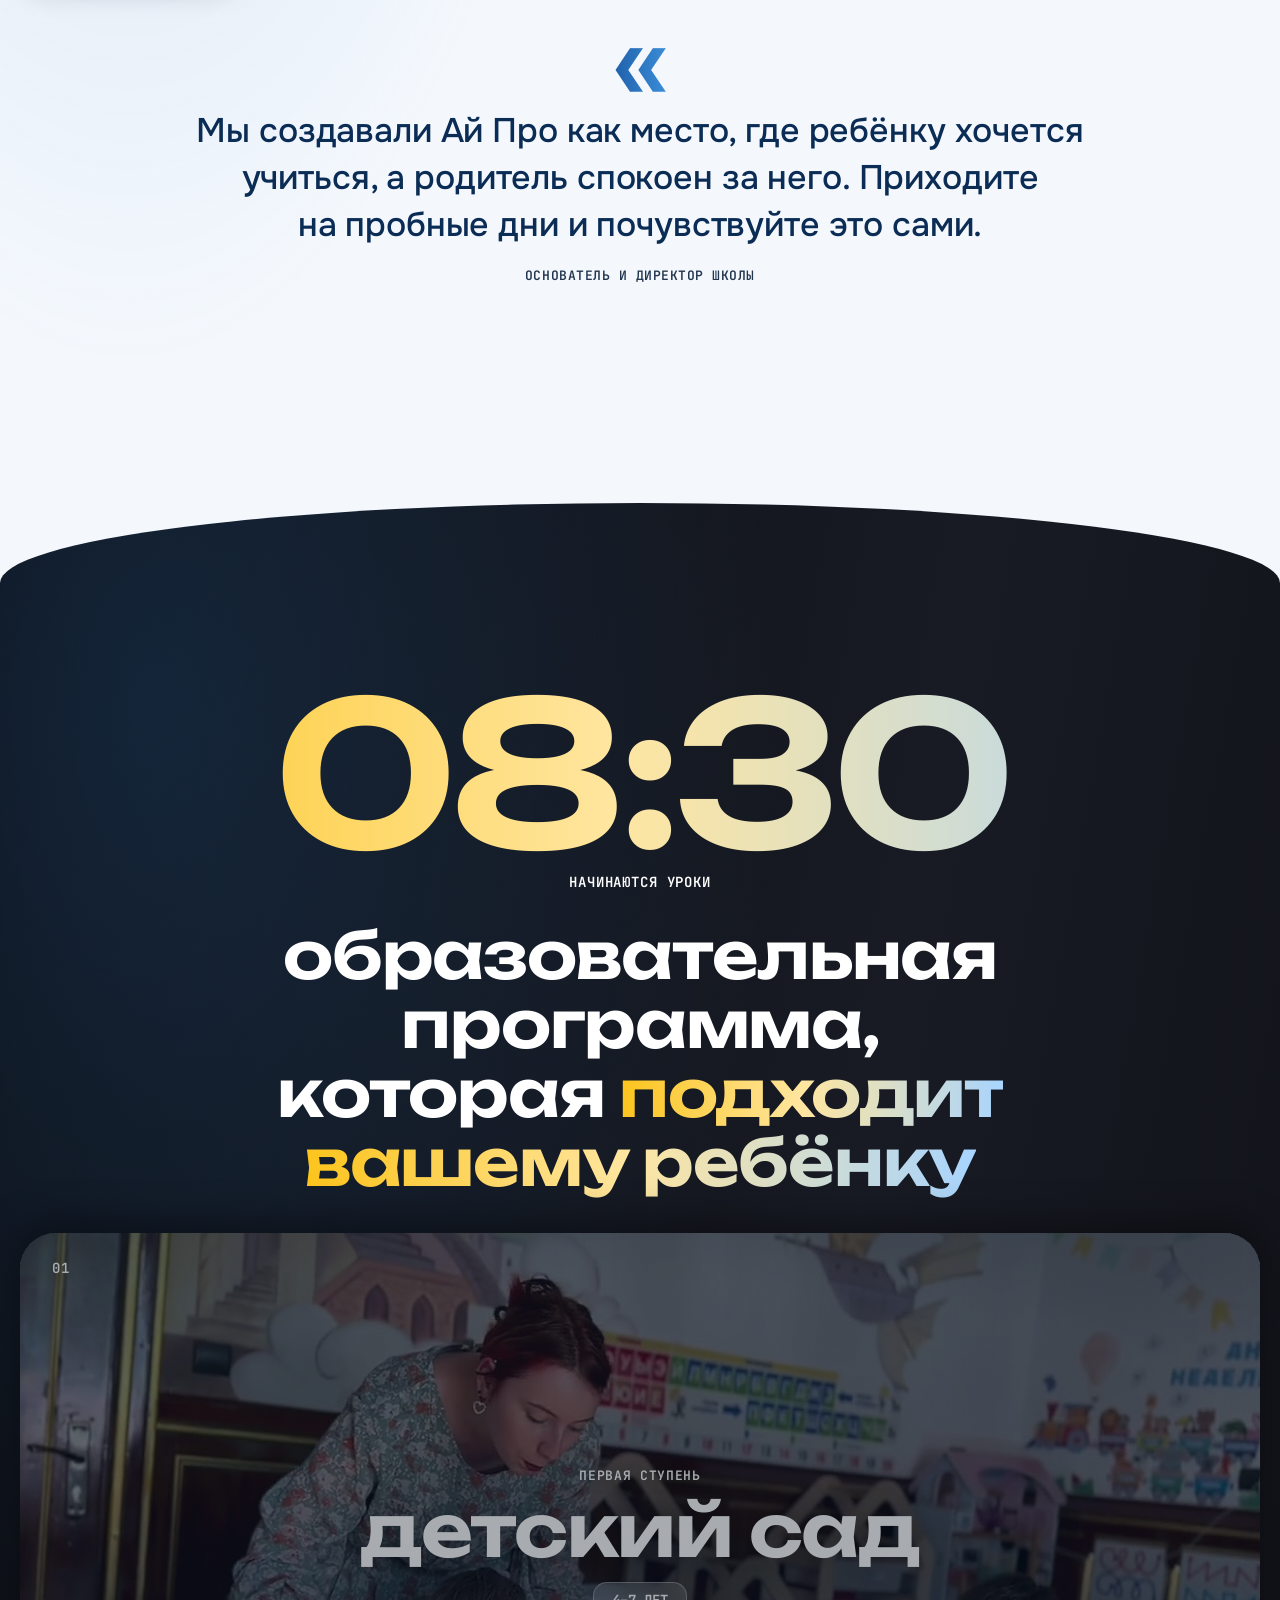
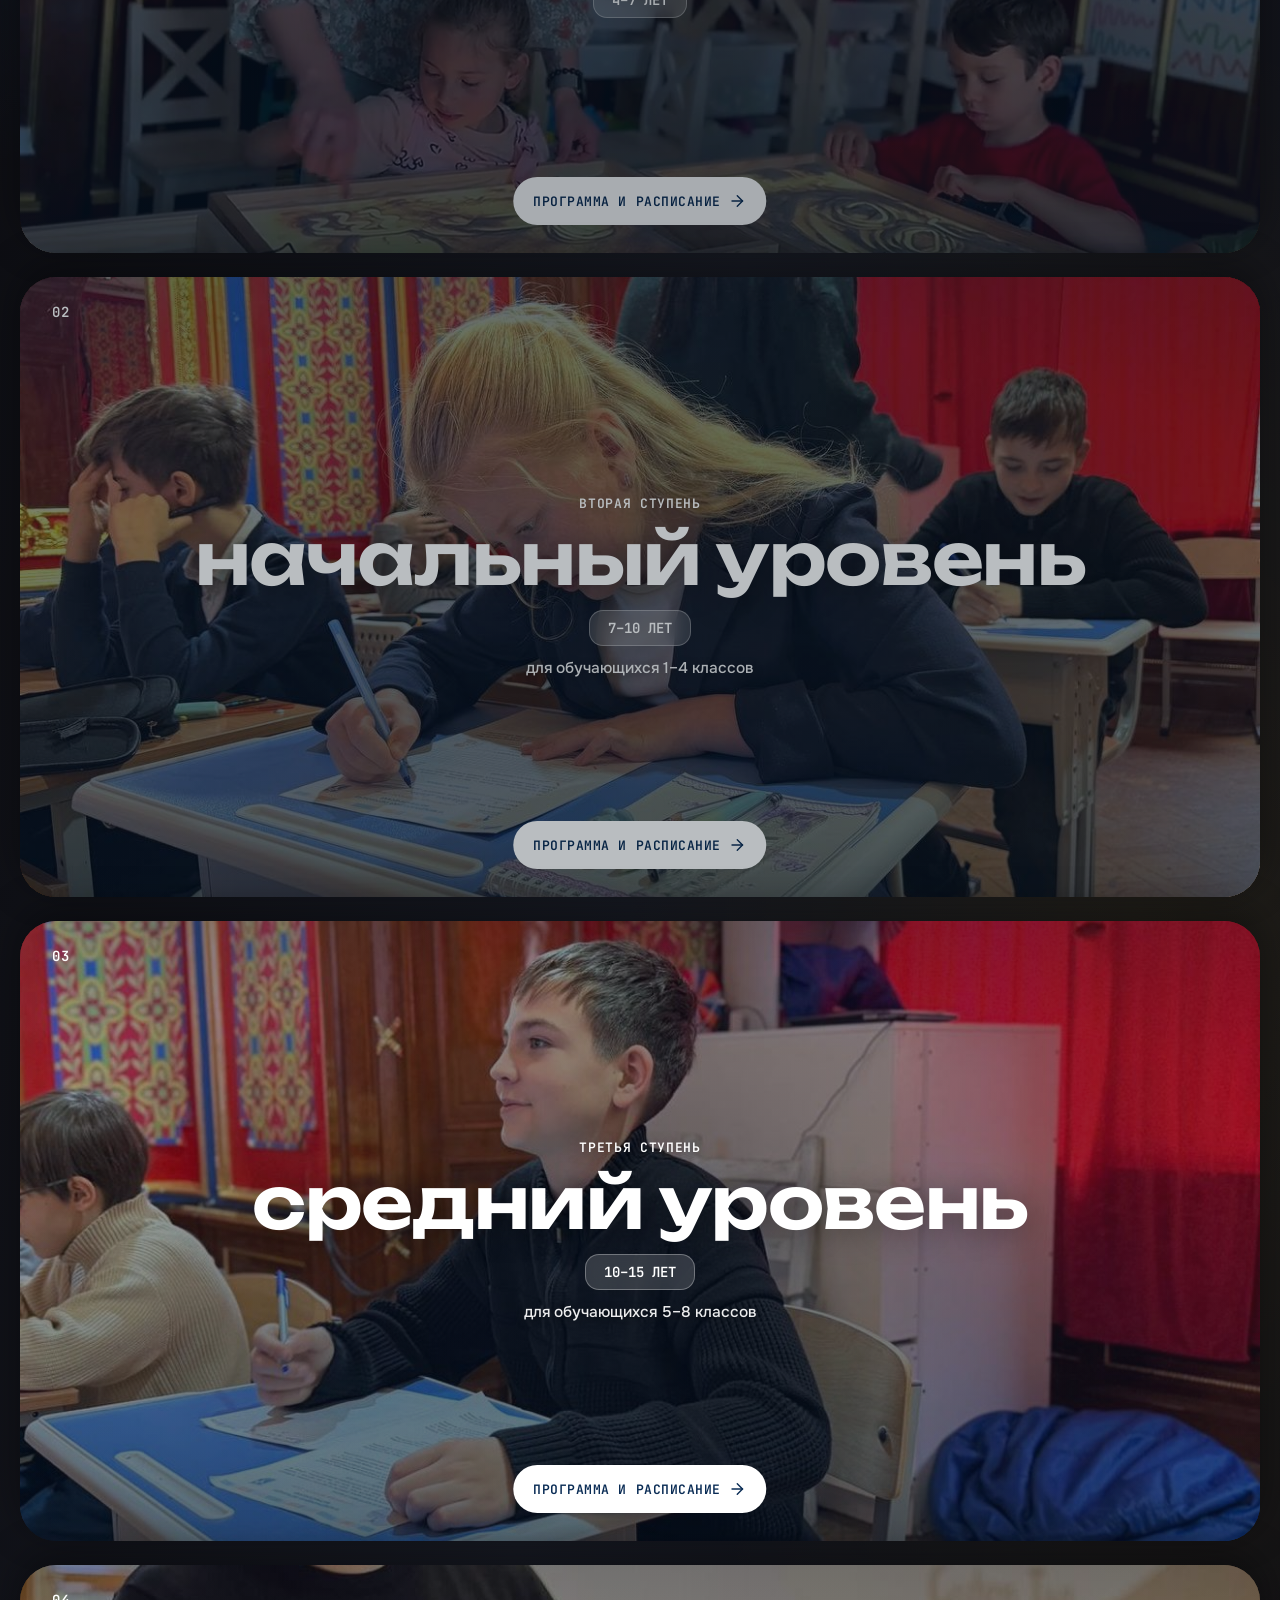
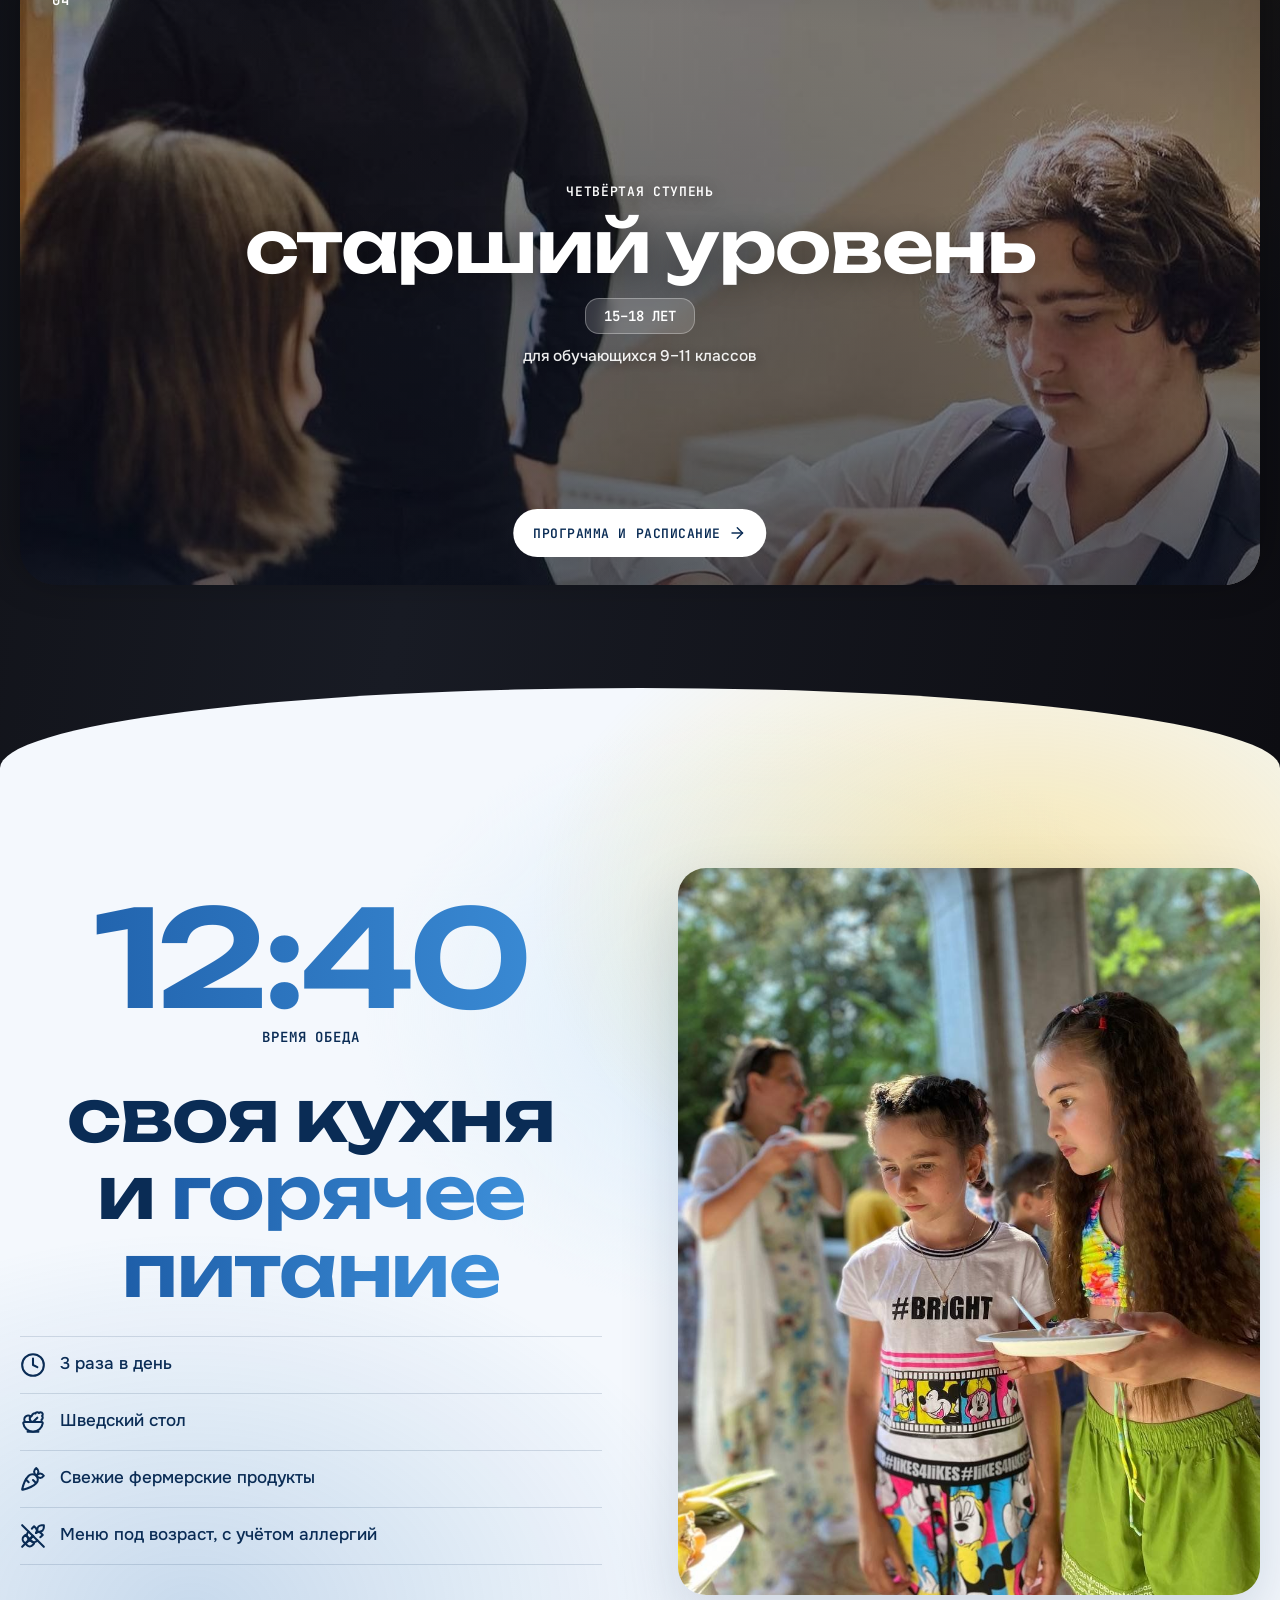
==== commit 819227dc: "C: на iPhone сцены и карточки «прилипают» анимацией по прокрутке, а не sticky/fixed — без окон и без" ====
--- a/index.html
+++ b/index.html
@@ -17,7 +17,7 @@
 <link rel="preconnect" href="https://fonts.gstatic.com" crossorigin>
 <link rel="stylesheet" href="https://fonts.googleapis.com/css2?family=Unbounded:wght@500;600;700&family=JetBrains+Mono:wght@500;600&family=Onest:wght@400;500;600;700&display=swap">
 <link rel="stylesheet" href="assets/css/site.css?v=eb2b4025">
-<link rel="stylesheet" href="assets/css/site-c.css?v=a7803e7f">
+<link rel="stylesheet" href="assets/css/site-c.css?v=d0fda801">
 <script>document.documentElement.classList.add('js');try{if(localStorage.getItem('ipro-a11y')==='1')document.documentElement.classList.add('a11y')}catch(e){}</script>
 </head>
 <body>
@@ -500,6 +500,6 @@
 </dialog>
 <a class="ask dock-cta" href="#signup" data-go="signup">Записаться на пробные дни</a>
 <script src="assets/js/site.js?v=7cf7d0a3" defer></script>
-<script src="assets/js/site-c.js?v=13f4749d" defer></script>
+<script src="assets/js/site-c.js?v=9c709cc4" defer></script>
 </body>
 </html>
--- a/assets/css/site-c.css
+++ b/assets/css/site-c.css
@@ -356,44 +356,23 @@
 .nightseq .pin::before{background:#0C0C10}
 .lvl{background:transparent}
 /* ---------- iPhone (Safari 26): полосы браузера — стекло (найдено тестами на страницах bars/) ----------
-   Safari заливает полосу у часов и панель с адресом сплошным цветом, как только под ними оказывается закреплённый
-   элемент (sticky/fixed): кнопка записи у нижнего края, закреплённые сцены, «липкие» карточки программ —
-   в том числе когда такой элемент просто проезжает под полосой. Поэтому на iPhone (класс ios-bars ставит site-c.js):
-   — сцены (первый экран, особняк, ночь) — неподвижный слой между полосами, а глава открывает его как окно (clip-path);
-   — карточки программ «липнут» только пока стоят между полосами, остальное время едут как обычный блок (site-c.js);
-   — кнопка записи — над панелью Safari, а не под ней. */
+   Safari заливает полосу у часов и панель с адресом сплошным цветом, если под ними оказывается закреплённый элемент
+   (position: sticky/fixed) — сцены первого экрана, особняка и ночи, «липкие» карточки программ. Поэтому на iPhone
+   (классы ios-bars и sda ставит site-c.js) они не закреплены, а едут обычными блоками, и «прилипание» делает
+   анимация, привязанная к прокрутке (animation-timeline: scroll()): блок сдвигается вниз ровно на столько,
+   на сколько прокрутили, — выглядит так же, как sticky, а для Safari это обычное содержимое страницы,
+   и сквозь стекло его полос видна сама сцена. Границы прокрутки (--ps, --pd) считает site-c.js. */
+@keyframes pin-move{from{transform:translateY(0)}to{transform:translateY(var(--pd,0px))}}
 @media (prefers-reduced-motion:no-preference){
-  html.ios-bars.js:not(.a11y){--po:0px;--vbar:0px;--pt:calc(env(safe-area-inset-top,0px) + 8px);--pb:20px}
-  /* сцена — панель со скруглёнными углами и отступами от полос Safari */
-  html.ios-bars.js:not(.a11y){--pt:calc(env(safe-area-inset-top,0px) + 6px);--pb:14px}
-  html.ios-bars.js:not(.a11y) .pin{position:fixed!important;left:8px;right:8px;top:var(--pt)!important;height:calc(100svh - var(--pt) - var(--pb))!important;border-radius:28px;overflow:hidden;-webkit-mask-image:-webkit-radial-gradient(white,black)}
-  html.ios-bars.js:not(.a11y) .hero.rhero,html.ios-bars.js:not(.a11y) .estate,html.ios-bars.js:not(.a11y) .nightseq{clip-path:inset(0)}
-  html.ios-bars.js:not(.a11y) .hero.rhero{margin-top:0}
-  /* у панели первого экрана нет своего фона: свет солнца и голубой отсвет гаснут внутри неё, а вокруг — тот же синий
-     главы. Так под полосами Safari нет «другого» синего и не видно края панели; скругление видно только у видео. */
-  html.ios-bars.js:not(.a11y) .hero .pin::before{background:radial-gradient(55% 34% at 50% var(--sunY,50%),rgba(252,196,28,.26),rgba(252,196,28,0) 72%),radial-gradient(70% 30% at 50% 62%,rgba(42,112,180,.45),rgba(42,112,180,0) 75%)}
-  /* внутри панели отступы — от её краёв: полоса у часов и панель Safari уже за её пределами */
-  html.ios-bars.js:not(.a11y) .hero__hint{bottom:14px}
-  html.ios-bars.js:not(.a11y) .estate__head{top:78px}
-  html.ios-bars.js:not(.a11y) .night__bye{top:84px}
-  html.ios-bars.js:not(.a11y) .estate__arrive{bottom:72px}
-  html.ios-bars.js:not(.a11y) .night__cta{bottom:72px}
-  html.ios-bars.js:not(.a11y) .estate{background:#fff}
-  html.ios-bars.js:not(.a11y) .nightseq{background:#0C0C10}
-  html.ios-bars.js:not(.a11y) .lvl{position:relative;top:0}
-  html.ios-bars.js:not(.a11y) .lvl.is-stk{position:sticky;top:calc(78px + env(safe-area-inset-top,0px))}
-  /* кнопка — у нижнего края области страницы: Safari сам опускает её, когда панель сжимается при прокрутке.
-     Ниже этого края Safari обрезает закреплённые элементы, поэтому тень у кнопки — только вверх */
-  html.ios-bars.js:not(.a11y) .ask.dock-cta{top:auto;bottom:8px}
+  html.ios-bars.sda.js:not(.a11y){--po:0px}
+  html.ios-bars.sda.js:not(.a11y) .hero.rhero{margin-top:0}
+  html.ios-bars.sda.js:not(.a11y) .pin,html.ios-bars.sda.js:not(.a11y) .lvl{position:relative!important;top:0!important;
+    animation:pin-move auto linear both;animation-timeline:scroll(root);animation-range:var(--ps,0px) calc(var(--ps,0px) + var(--pd,0px));will-change:transform}
+  html.ios-bars.sda.js:not(.a11y) .pin{height:100vh!important;height:100lvh!important}
+  /* кнопка записи: над панелью Safari, при сжатой панели опускается вместе с её краем (--drop ставит site-c.js);
+     ниже этого края Safari обрезает закреплённые элементы, поэтому тень у кнопки — только вверх */
+  html.ios-bars.js:not(.a11y) .ask.dock-cta{top:calc(100svh - 56px - 10px + var(--drop,0px));bottom:auto;transition:opacity .45s var(--ease),transform .7s cubic-bezier(.2,1.25,.3,1),top .3s var(--ease)}
   html.ios-bars.js:not(.a11y) .ask.dock-cta::before{box-shadow:0 -6px 14px -4px rgba(0,0,0,.22)}
   html.ios-bars.js:not(.a11y).cta-light .ask.dock-cta::before{box-shadow:0 -6px 14px -4px rgba(10,44,85,.25)}
 }
-@media (prefers-reduced-motion:no-preference) and (max-width:899px){
-  html.ios-bars.js:not(.a11y) .hero__h .r1{top:calc(70px + 3svh)}
-  html.ios-bars.js:not(.a11y) .hero__h .r2{bottom:calc(64px + 2svh)}
-  html.ios-bars.js:not(.a11y) .rhero__steps{top:72px}
-  html.ios-bars.js:not(.a11y) .rhero__slot{top:62%}
-}
-@media (prefers-reduced-motion:no-preference) and (max-width:899px) and (max-height:800px){html.ios-bars.js:not(.a11y) .rhero__slot{top:66%}}
-@media (prefers-reduced-motion:no-preference) and (max-width:899px) and (max-height:700px){html.ios-bars.js:not(.a11y) .rhero__slot{top:68%}}
-@media (prefers-reduced-motion:no-preference) and (min-width:900px){html.ios-bars.js:not(.a11y) .lvl.is-stk{top:96px}}
+@media (prefers-reduced-motion:no-preference) and (min-width:900px){html.ios-bars.js:not(.a11y) .ask.dock-cta{top:calc(100svh - 60px - 10px + var(--drop,0px))}}
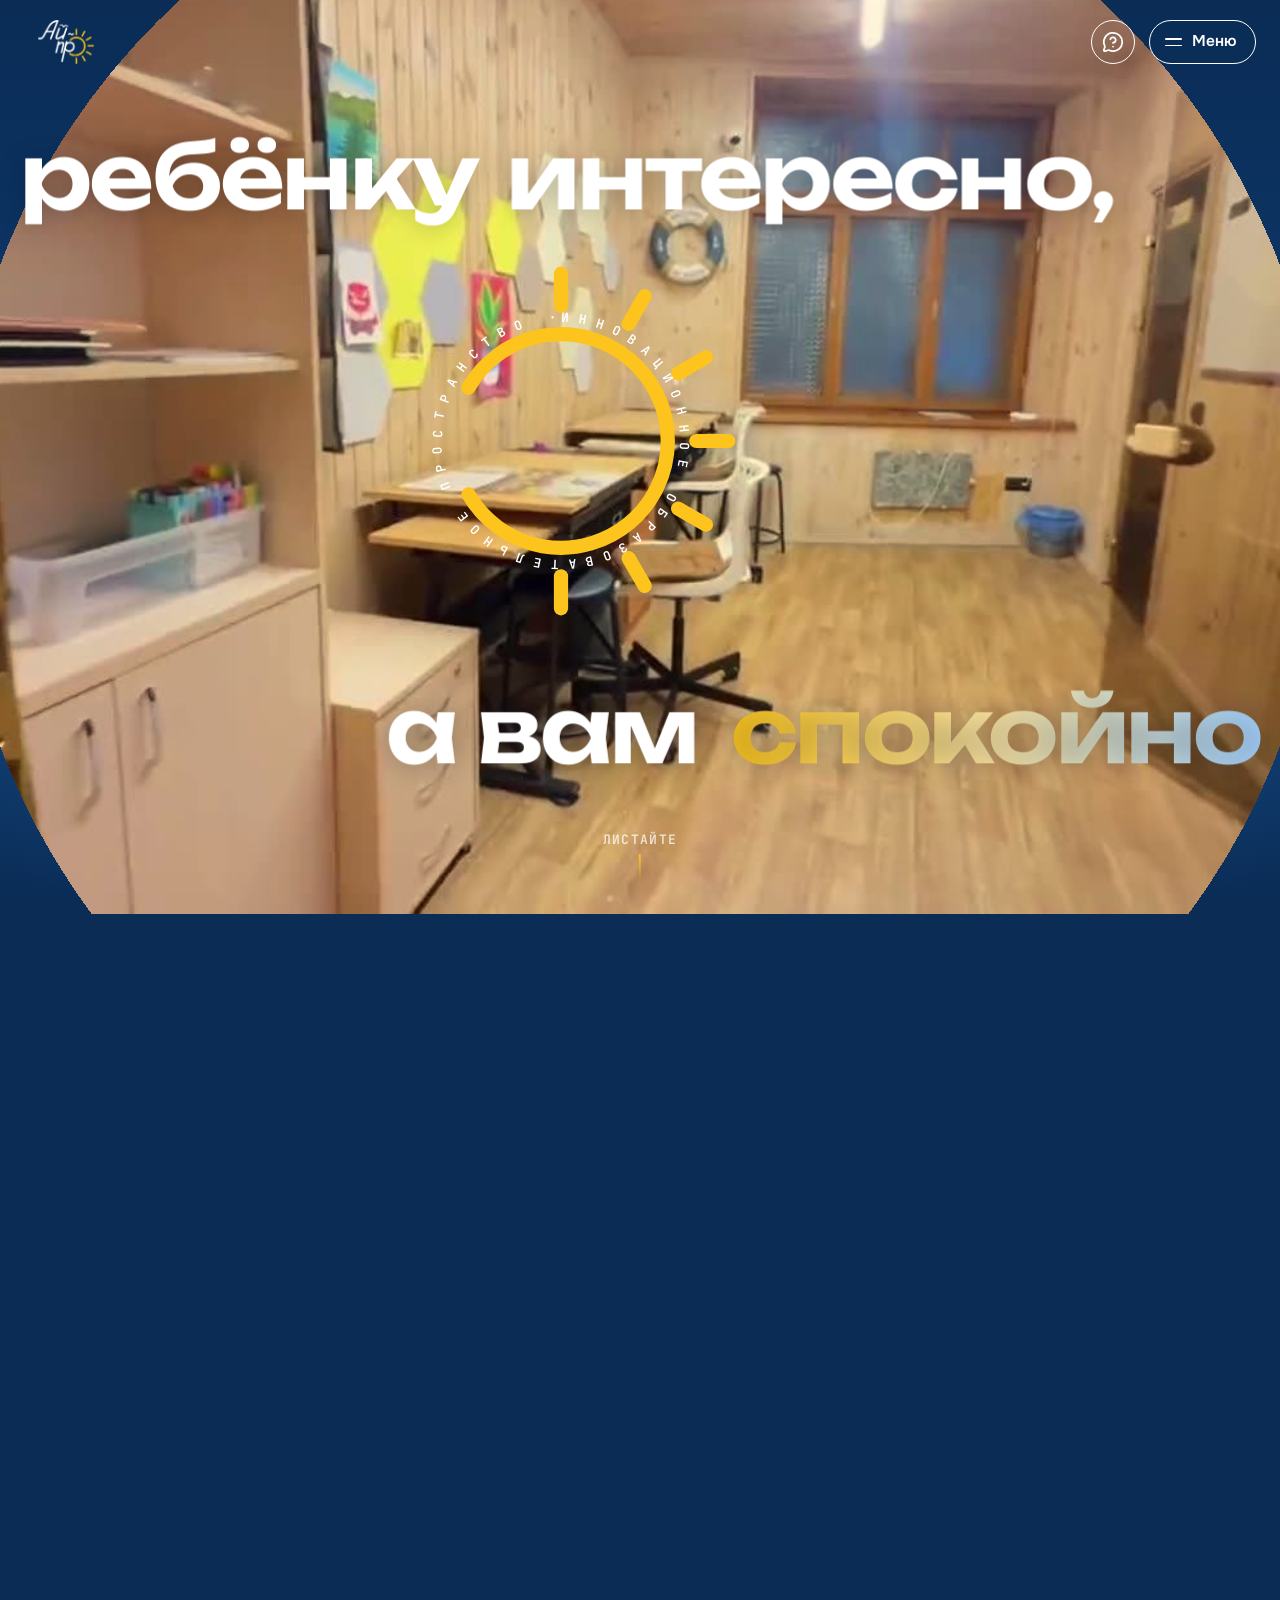
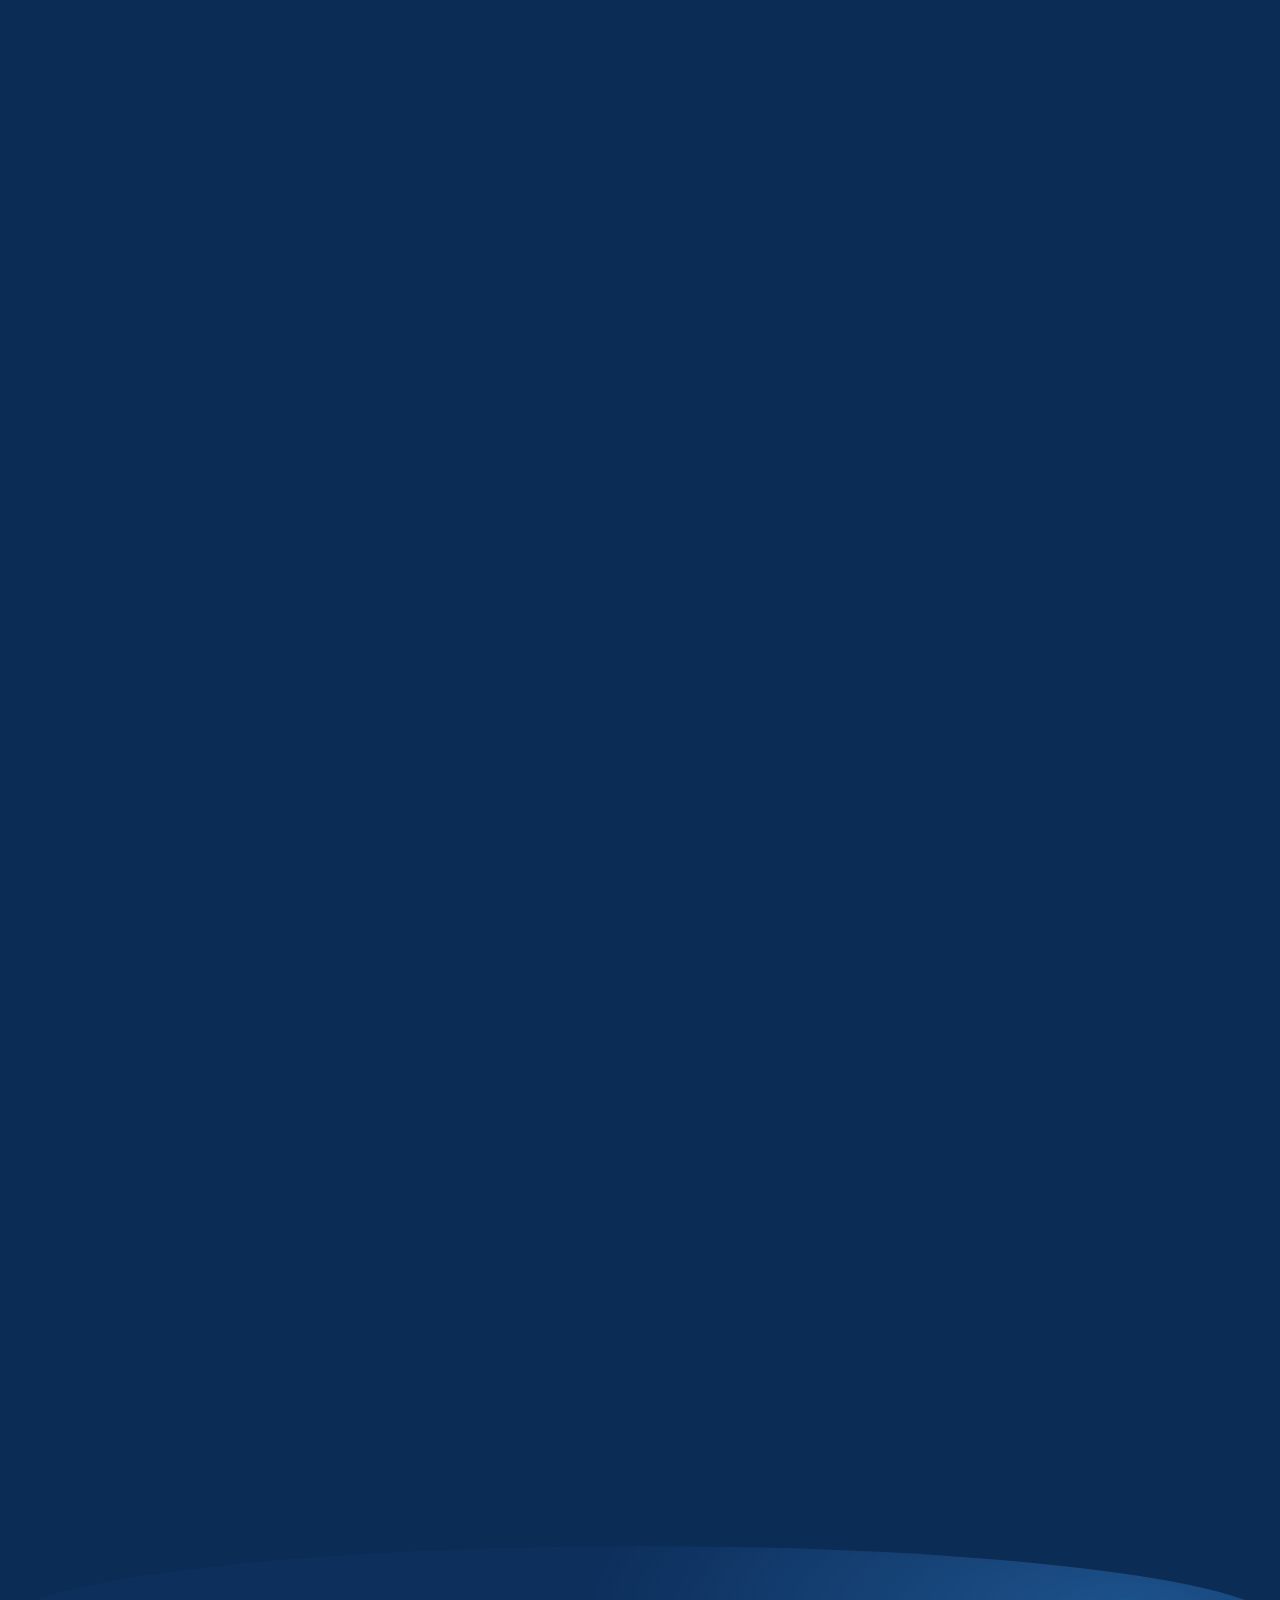
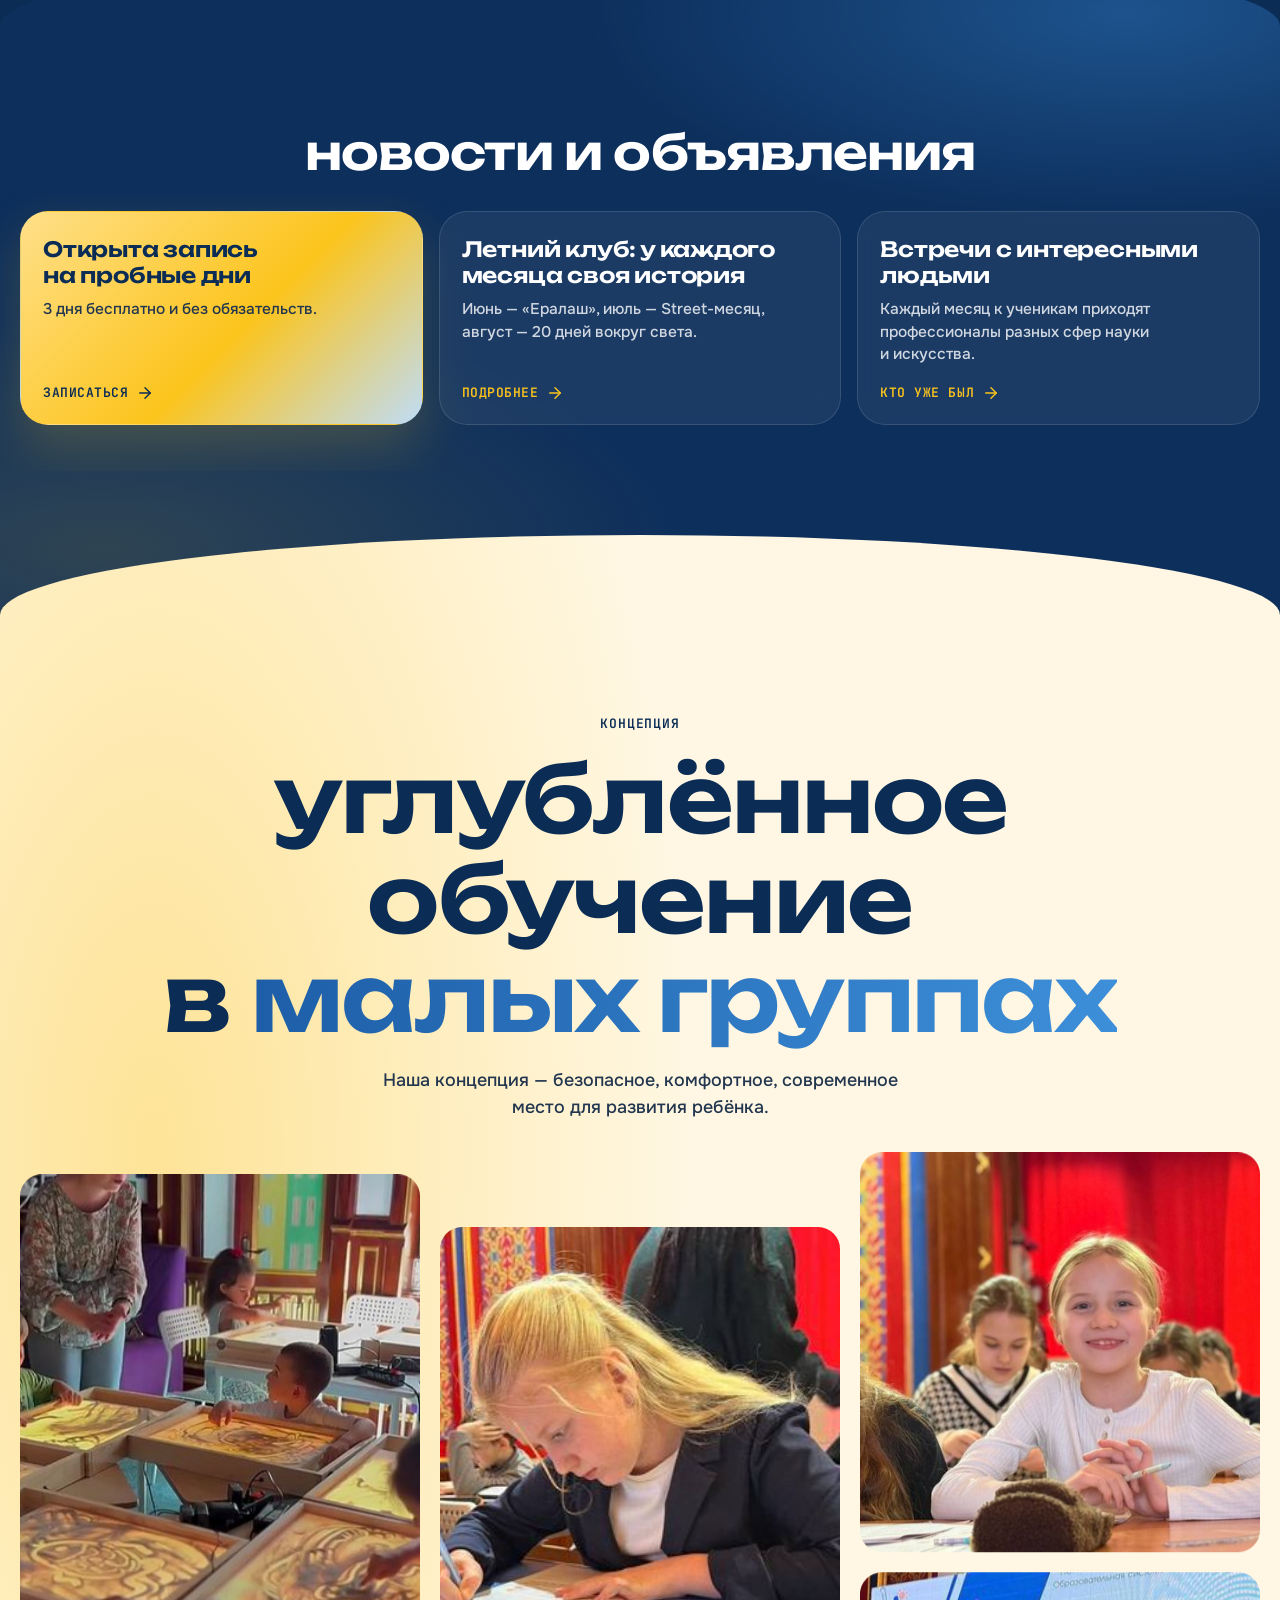
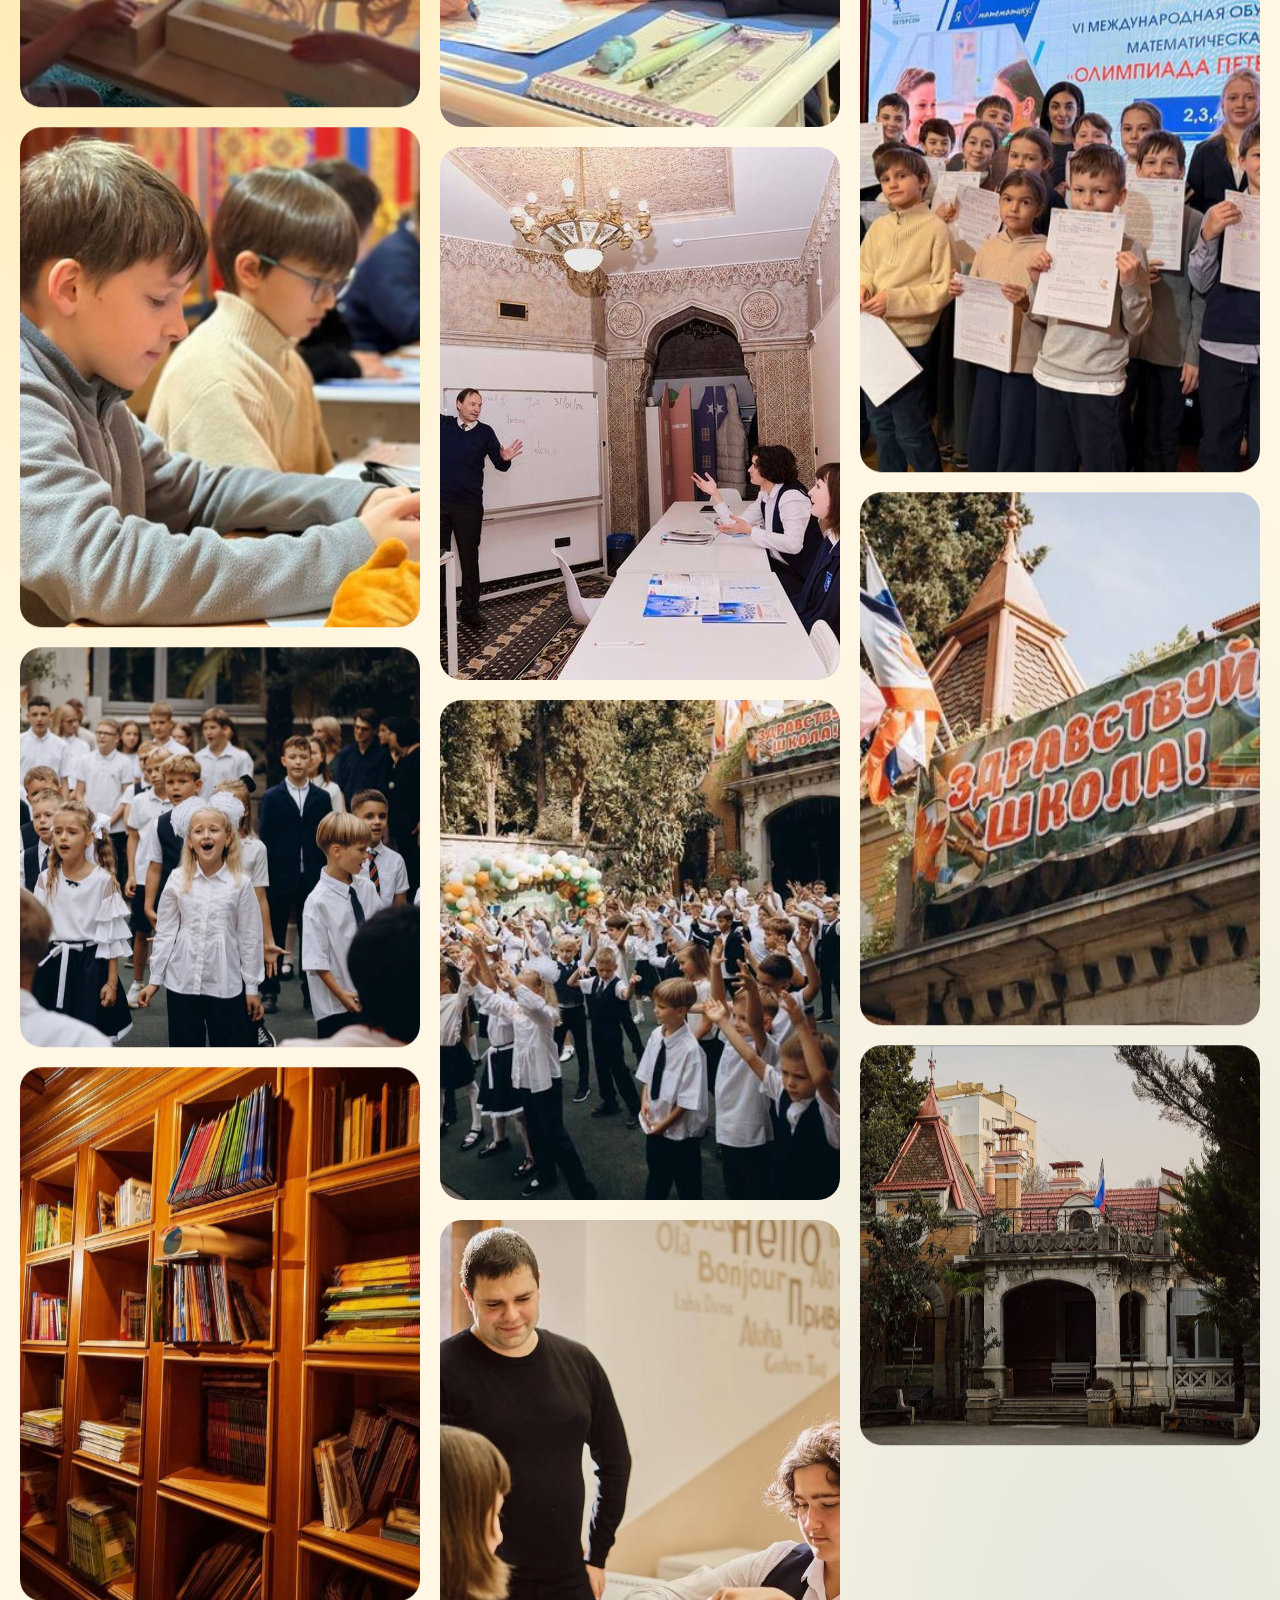
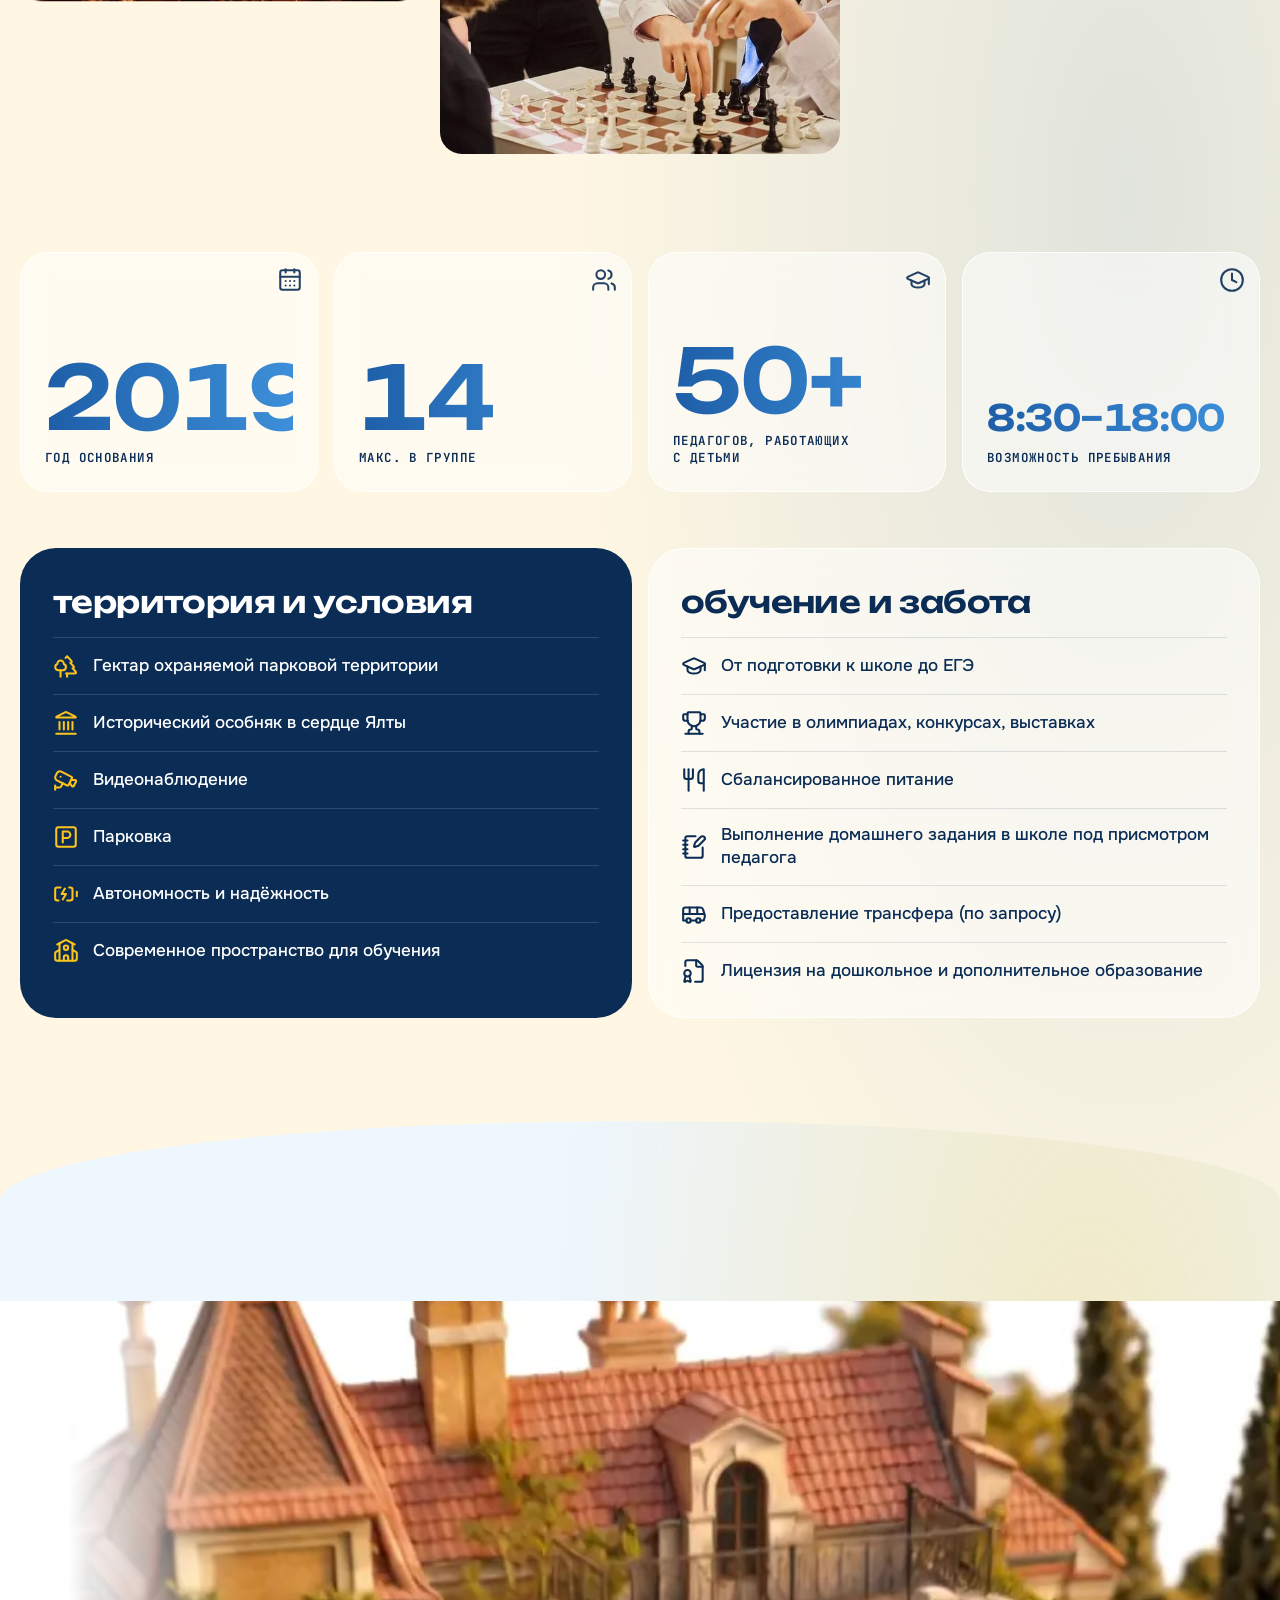
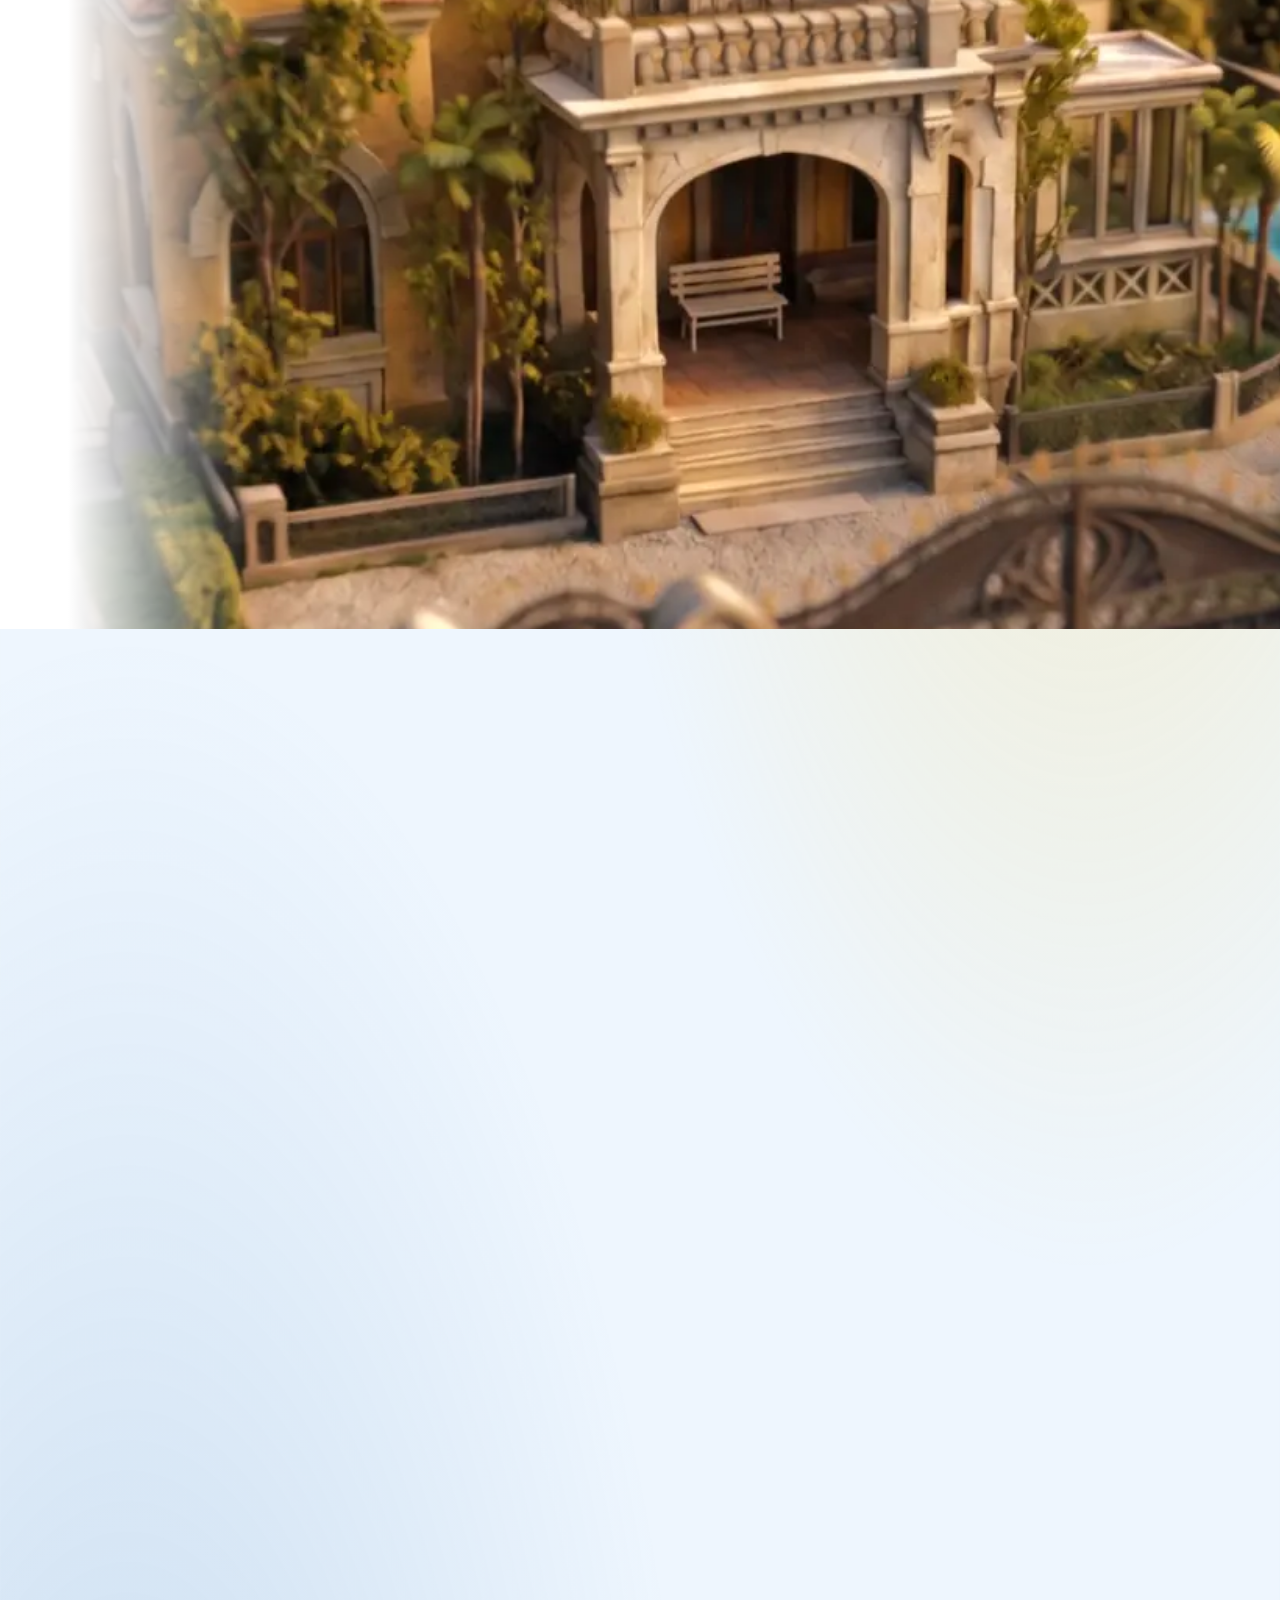
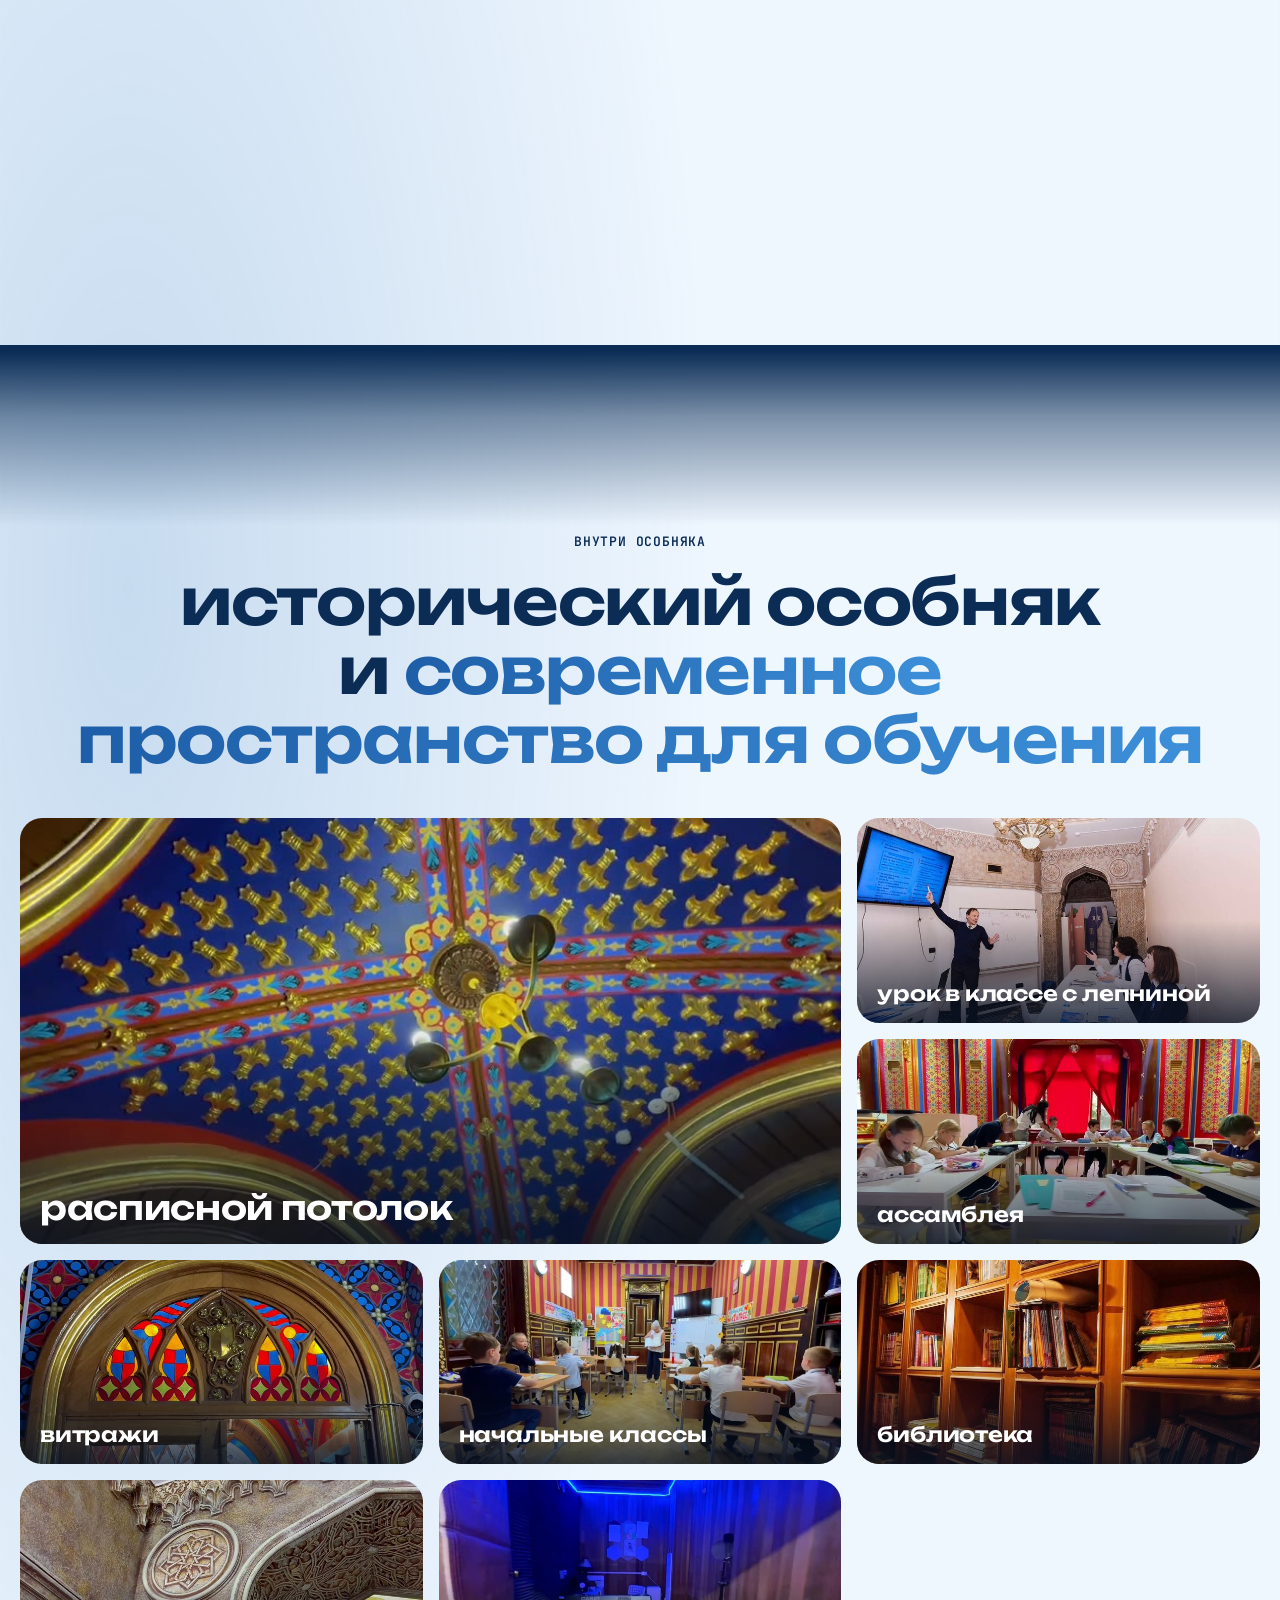
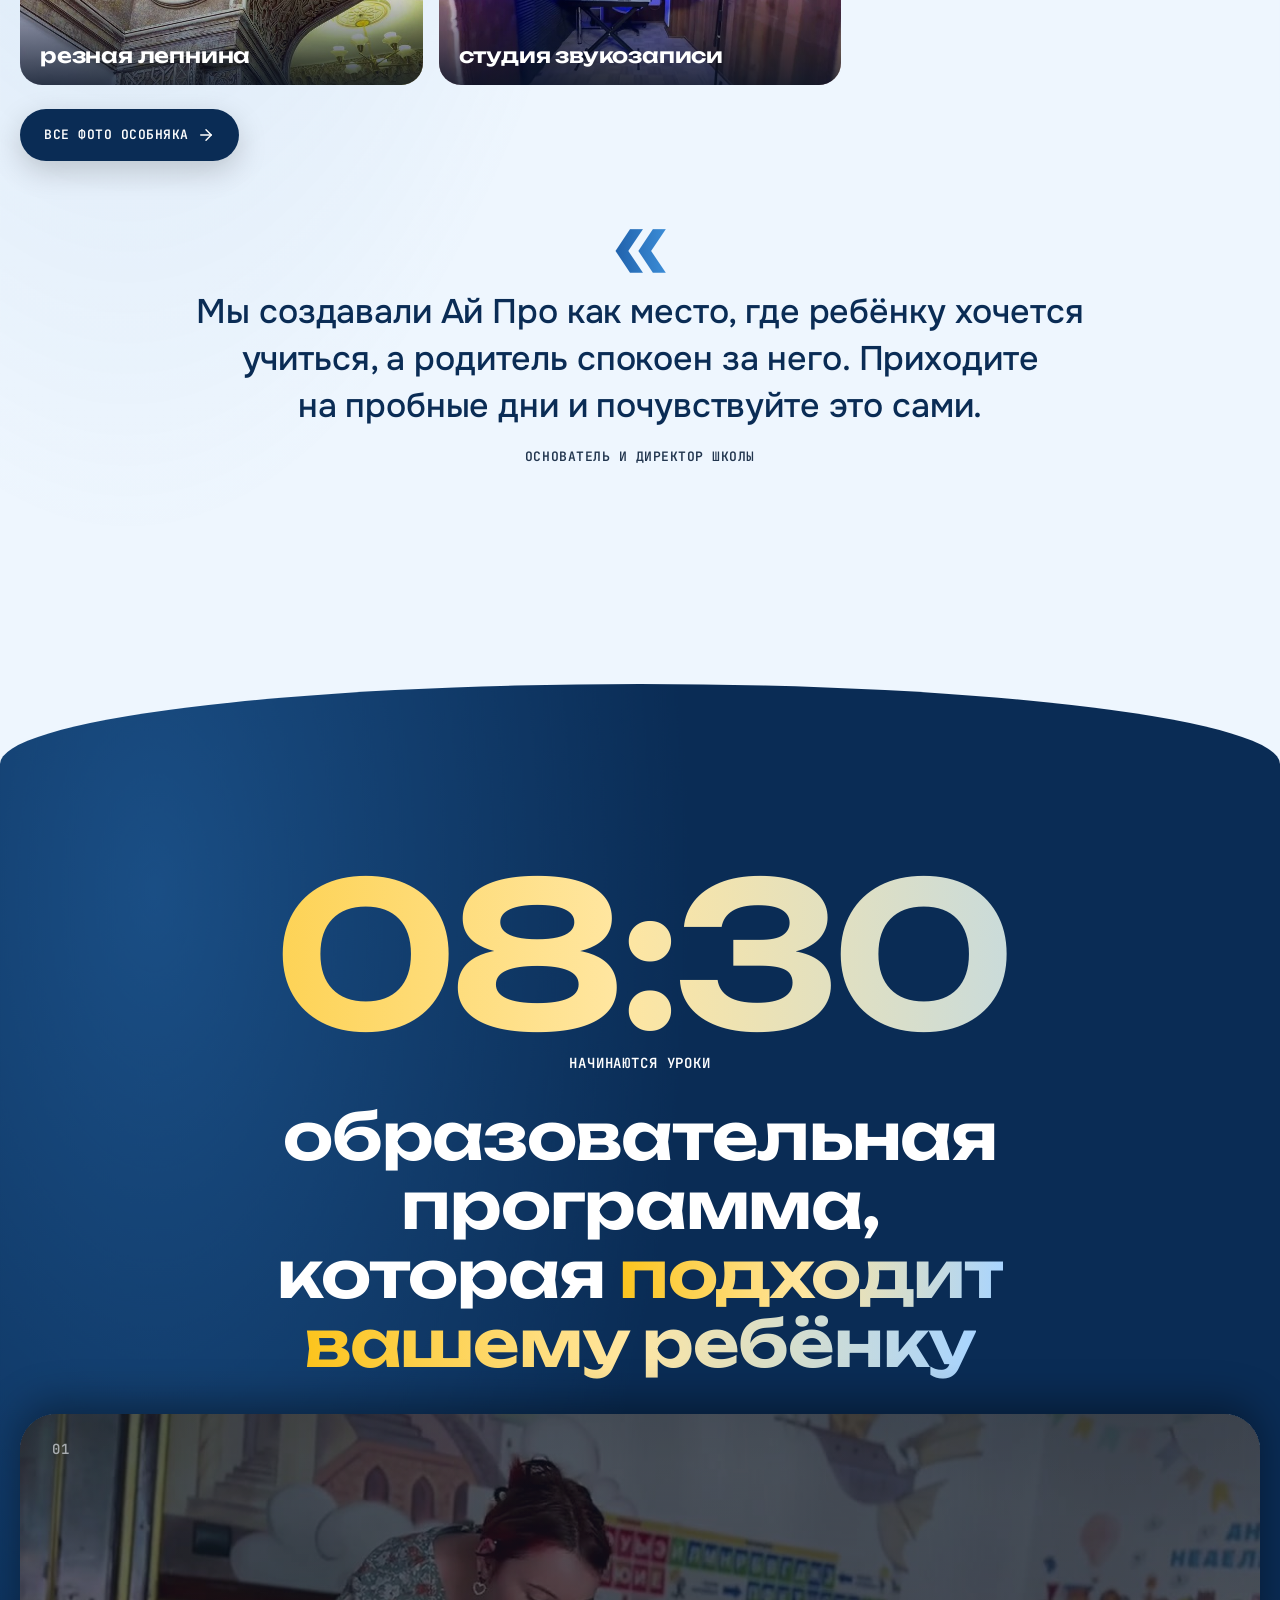
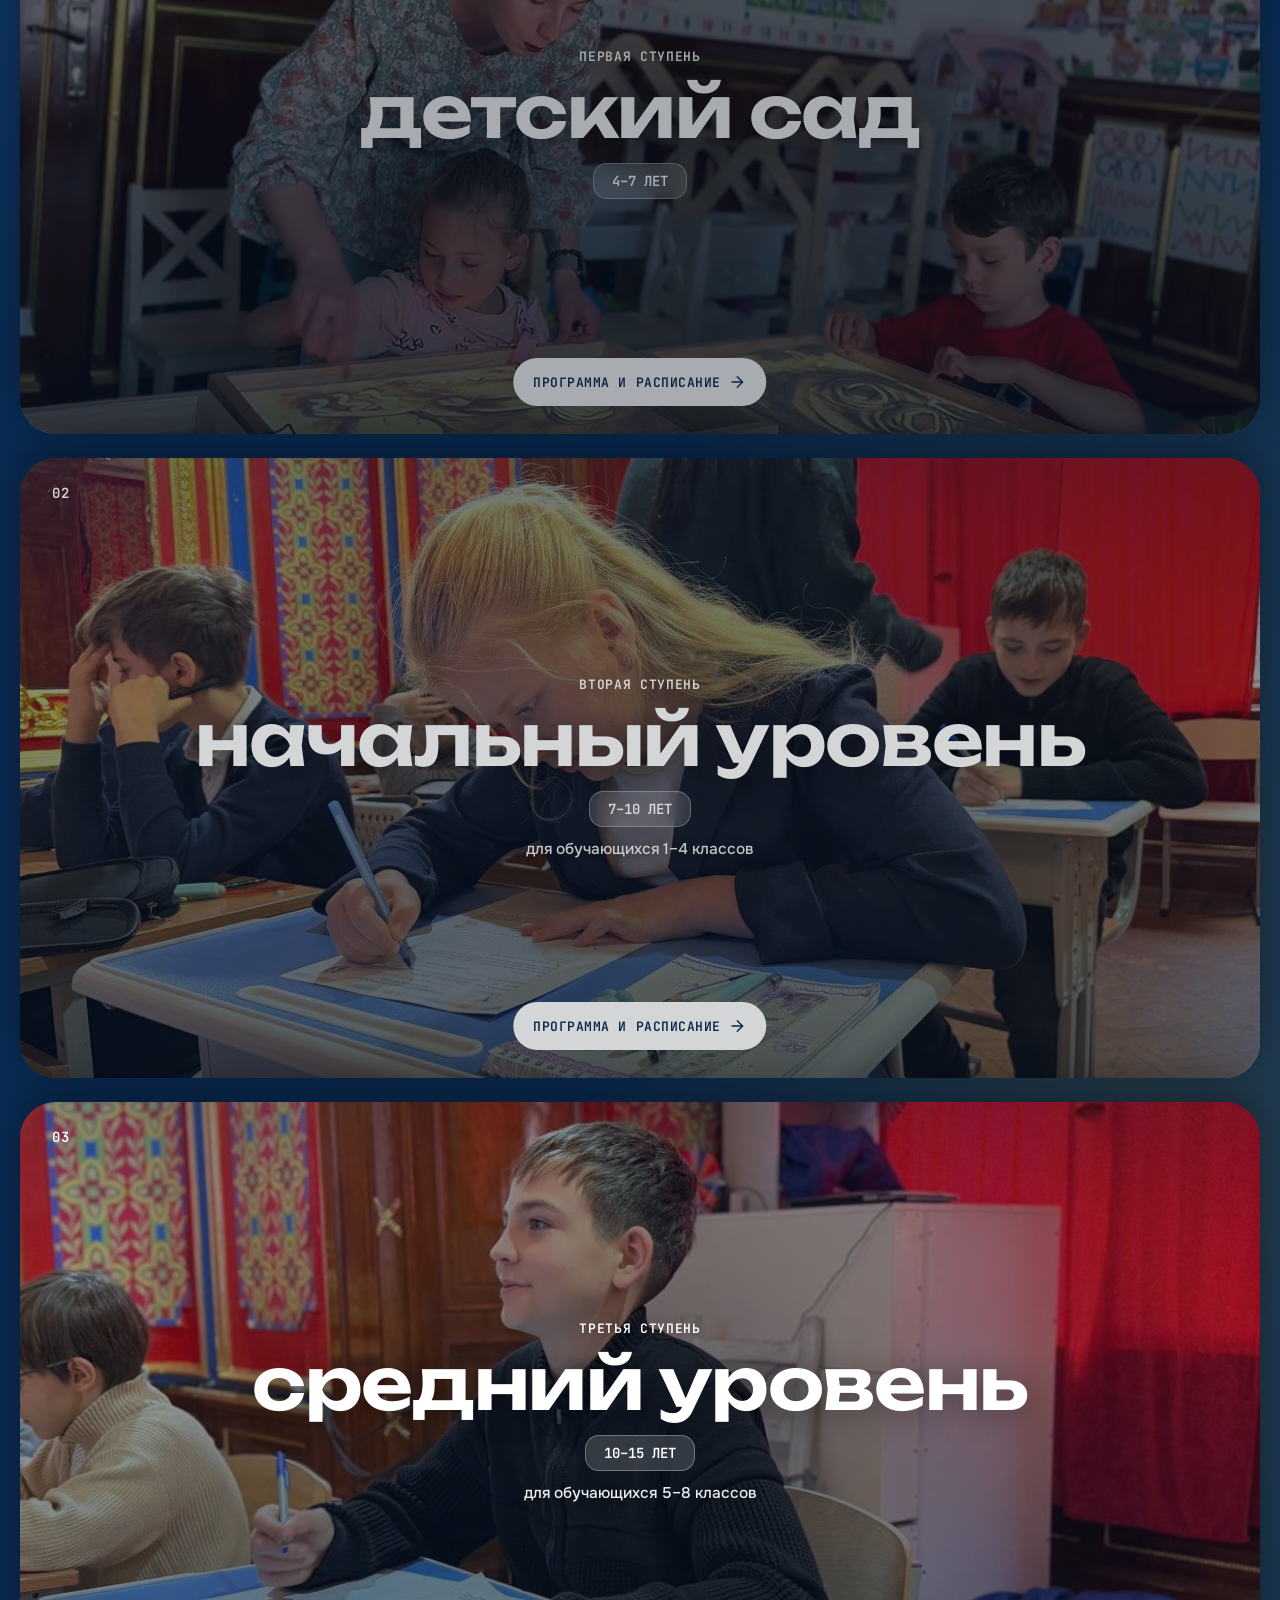
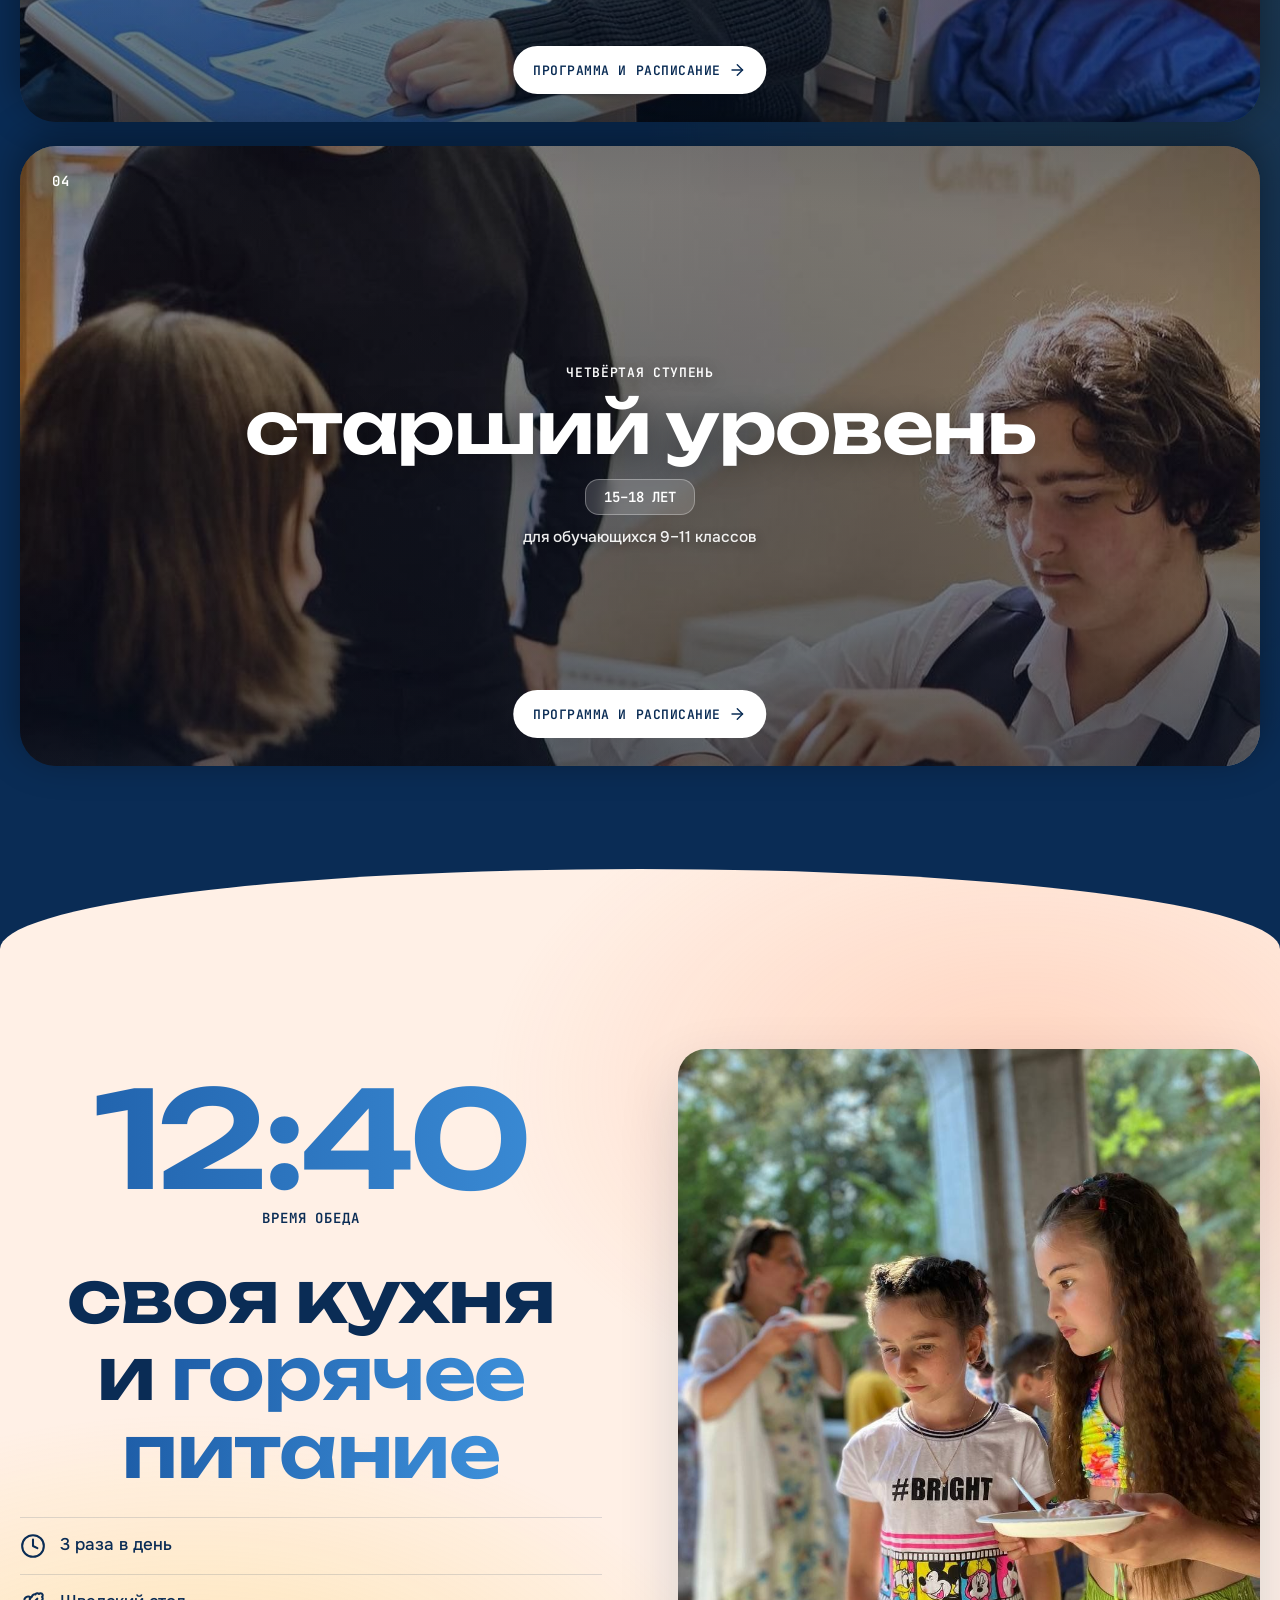
==== commit 3ebc842c: "C: главы в разных цветах школы и мягких детских оттенках вместо сплошного чёрного Co-Authored-By: Cl" ====
--- a/index.html
+++ b/index.html
@@ -17,7 +17,7 @@
 <link rel="preconnect" href="https://fonts.gstatic.com" crossorigin>
 <link rel="stylesheet" href="https://fonts.googleapis.com/css2?family=Unbounded:wght@500;600;700&family=JetBrains+Mono:wght@500;600&family=Onest:wght@400;500;600;700&display=swap">
 <link rel="stylesheet" href="assets/css/site.css?v=eb2b4025">
-<link rel="stylesheet" href="assets/css/site-c.css?v=d0fda801">
+<link rel="stylesheet" href="assets/css/site-c.css?v=4c6015e6">
 <script>document.documentElement.classList.add('js');try{if(localStorage.getItem('ipro-a11y')==='1')document.documentElement.classList.add('a11y')}catch(e){}</script>
 </head>
 <body>
@@ -50,7 +50,7 @@
     <ol class="wrap rhero__steps" aria-label="Как поступить"><li class="rstep"><span class="rstep__i"><svg class="sun" viewBox="-100 -100 200 200" aria-hidden="true"><circle r="44" fill="#FCC41C"/><g class="sun__rays" stroke="#FCC41C" stroke-width="10" stroke-linecap="round"><path d="M0 -62L0 -90"/><path d="M0 62L0 90"/><path d="M-62 0L-90 0"/><path d="M62 0L90 0"/><path d="M44 -44L63 -63"/><path d="M-44 44L-63 63"/><path d="M44 44L63 63"/><path d="M-44 -44L-63 -63"/></g></svg></span><b>Пробные дни</b><small>3 дня бесплатно: знакомство и адаптация с психологом</small></li><li class="rstep"><span class="rstep__i"><svg class="sun" viewBox="-100 -100 200 200" aria-hidden="true"><circle r="44" fill="#FCC41C"/><g class="sun__rays" stroke="#FCC41C" stroke-width="10" stroke-linecap="round"><path d="M0 -62L0 -90"/><path d="M0 62L0 90"/><path d="M-62 0L-90 0"/><path d="M62 0L90 0"/><path d="M44 -44L63 -63"/><path d="M-44 44L-63 63"/><path d="M44 44L63 63"/><path d="M-44 -44L-63 -63"/></g></svg></span><b>Тестирование</b><small>подбираем образовательный маршрут</small></li><li class="rstep"><span class="rstep__i"><svg class="sun" viewBox="-100 -100 200 200" aria-hidden="true"><circle r="44" fill="#FCC41C"/><g class="sun__rays" stroke="#FCC41C" stroke-width="10" stroke-linecap="round"><path d="M0 -62L0 -90"/><path d="M0 62L0 90"/><path d="M-62 0L-90 0"/><path d="M62 0L90 0"/><path d="M44 -44L63 -63"/><path d="M-44 44L-63 63"/><path d="M44 44L63 63"/><path d="M-44 -44L-63 -63"/></g></svg></span><b>Зачисление</b><small>круглый год, при наличии мест</small></li></ol>
   </div>
 </section>
-<section class="sc sc--dark is-cut news" id="news" data-title="Новости" data-tone="dark" style="--s0:#0F3F75;--sb:#0E2642;--s1:#0C0C10;--s2:#0C0C10">
+<section class="sc sc--dark is-cut news" id="news" data-title="Новости" data-tone="dark" style="--s0:#0F3F75;--sb:#0E3768;--s1:#0D2F5C;--s2:#0D2F5C">
   <div class="wrap">
     <h2 class="news__h">Новости и объявления</h2>
     <div class="carousel carousel--news">
@@ -60,7 +60,7 @@
   </div>
   <script type="application/json" id="newsSeed">[{"title": "Открыта запись на пробные дни", "text": "3 дня бесплатно и без обязательств.", "date": "", "link": "#signup", "link_text": "Записаться", "pin": true}, {"title": "Летний клуб: у каждого месяца своя история", "text": "Июнь — «Ералаш», июль — Street-месяц, август — 20 дней вокруг света.", "date": "", "link": "#summer", "link_text": "Подробнее"}, {"title": "Встречи с интересными людьми", "text": "Каждый месяц к ученикам приходят профессионалы разных сфер науки и искусства.", "date": "", "link": "#extra", "link_text": "Кто уже был"}]</script>
 </section>
-<section class="sc sc--light is-cut concept" id="concept" data-title="Концепция" data-tone="light" style="--s0:#0C0C10;--sb:#EDF6FC;--s1:#D8EBF9;--s2:#FFF1C2">
+<section class="sc sc--light is-cut concept" id="concept" data-title="Концепция" data-tone="light" style="--s0:#0D2F5C;--sb:#FFFBF2;--s1:#FFF7E3;--s2:#FFF7E3">
   <div class="wrap concept__head">
     <p class="kick">Концепция</p>
     <h2 class="h2 h2--xl" data-split>Углублённое обучение в <em>малых группах</em></h2>
@@ -72,7 +72,7 @@
     <div class="grps"><article class="grp grp--deep rv"><h3>Территория и условия</h3><ul class="il"><li><svg class="i" aria-hidden="true"><use href="#i-trees"/></svg><span>Гектар охраняемой парковой территории</span></li><li><svg class="i" aria-hidden="true"><use href="#i-landmark"/></svg><span>Исторический особняк в сердце Ялты</span></li><li><svg class="i" aria-hidden="true"><use href="#i-cctv"/></svg><span>Видеонаблюдение</span></li><li><svg class="i" aria-hidden="true"><use href="#i-square-parking"/></svg><span>Парковка</span></li><li><svg class="i" aria-hidden="true"><use href="#i-battery-charging"/></svg><span>Автономность и надёжность</span></li><li><svg class="i" aria-hidden="true"><use href="#i-school"/></svg><span>Современное пространство для обучения</span></li></ul></article><article class="grp grp--light rv"><h3>Обучение и забота</h3><ul class="il"><li><svg class="i" aria-hidden="true"><use href="#i-graduation-cap"/></svg><span>От подготовки к школе до ЕГЭ</span></li><li><svg class="i" aria-hidden="true"><use href="#i-trophy"/></svg><span>Участие в олимпиадах, конкурсах, выставках</span></li><li><svg class="i" aria-hidden="true"><use href="#i-utensils"/></svg><span>Сбалансированное питание</span></li><li><svg class="i" aria-hidden="true"><use href="#i-notebook-pen"/></svg><span>Выполнение домашнего задания в школе под присмотром педагога</span></li><li><svg class="i" aria-hidden="true"><use href="#i-bus"/></svg><span>Предоставление трансфера (по запросу)</span></li><li><svg class="i" aria-hidden="true"><use href="#i-file-badge"/></svg><span>Лицензия на дошкольное и дополнительное образование</span></li></ul></article></div>
   </div>
 </section>
-<section class="sc sc--light about" id="about" data-title="О школе" data-tone="light" style="--s0:#FFF1C2;--sb:#FFF2CC;--s1:#FFF4D6;--s2:#DCEEFF">
+<section class="sc sc--light is-cut about" id="about" data-title="О школе" data-tone="light" style="--s0:#FFF7E3;--sb:#F7FBFF;--s1:#EEF6FE;--s2:#EEF6FE">
   <div class="estate" data-seq="estate" data-frames="61" data-path="assets/seq/estate" data-ext="webp">
     <div class="pin">
       <canvas aria-hidden="true"></canvas>
@@ -96,7 +96,7 @@
     </figure>
   </div>
 </section>
-<section class="sc sc--dark is-cut programs" id="programs" data-title="Программы и расписание" data-tone="dark" style="--s0:#DCEEFF;--sb:#747D88;--s1:#0C0C10;--s2:#0C0C10">
+<section class="sc sc--dark is-cut programs" id="programs" data-title="Программы и расписание" data-tone="dark" style="--s0:#EEF6FE;--sb:#7C91AA;--s1:#0A2C55;--s2:#0A2C55">
   <div class="wrap">
     <div class="th rv" data-arc="0.2"><div class="th__sky" aria-hidden="true"><svg class="th__arc" viewBox="0 0 1000 120" preserveAspectRatio="none"><path d="M10 116 Q500 -56 990 116"/></svg><span class="th__sun" style="left:20.60%;top:50.80%"><svg class="sun" viewBox="-100 -100 200 200" aria-hidden="true"><circle r="44" fill="#FCC41C"/><g class="sun__rays" stroke="#FCC41C" stroke-width="10" stroke-linecap="round"><path d="M0 -62L0 -90"/><path d="M0 62L0 90"/><path d="M-62 0L-90 0"/><path d="M62 0L90 0"/><path d="M44 -44L63 -63"/><path d="M-44 44L-63 63"/><path d="M44 44L63 63"/><path d="M-44 -44L-63 -63"/></g></svg></span></div><p class="th__t"><span class="th__clock" data-time="08:30" aria-hidden="true">08:30</span><span class="vh">08:30</span></p><p class="th__s">Начинаются уроки</p></div>
     <h2 class="h2 h2--long" data-split>Образовательная программа, которая <em>подходит вашему ребёнку</em></h2>
@@ -123,20 +123,20 @@
     </a></div>
   </div>
 </section>
-<section class="sc sc--light is-cut food" id="food" data-title="Питание" data-tone="light" style="--s0:#0C0C10;--sb:#E9F4FD;--s1:#CFE6FB;--s2:#FFF1C2">
+<section class="sc sc--light is-cut food" id="food" data-title="Питание" data-tone="light" style="--s0:#0A2C55;--sb:#FFF8F4;--s1:#FFF0E6;--s2:#FFF0E6">
   <div class="wrap split">
     <div class="split__txt"><div class="th rv" data-arc="0.5"><div class="th__sky" aria-hidden="true"><svg class="th__arc" viewBox="0 0 1000 120" preserveAspectRatio="none"><path d="M10 116 Q500 -56 990 116"/></svg><span class="th__sun" style="left:50.00%;top:25.00%"><svg class="sun" viewBox="-100 -100 200 200" aria-hidden="true"><circle r="44" fill="#FCC41C"/><g class="sun__rays" stroke="#FCC41C" stroke-width="10" stroke-linecap="round"><path d="M0 -62L0 -90"/><path d="M0 62L0 90"/><path d="M-62 0L-90 0"/><path d="M62 0L90 0"/><path d="M44 -44L63 -63"/><path d="M-44 44L-63 63"/><path d="M44 44L63 63"/><path d="M-44 -44L-63 -63"/></g></svg></span></div><p class="th__t"><span class="th__clock" data-time="12:40" aria-hidden="true">12:40</span><span class="vh">12:40</span></p><p class="th__s">Время обеда</p></div><h2 class="h2" data-split>Своя кухня и <em>горячее питание</em></h2><ul class="il rv"><li><svg class="i" aria-hidden="true"><use href="#i-clock"/></svg><span>3 раза в день</span></li><li><svg class="i" aria-hidden="true"><use href="#i-salad"/></svg><span>Шведский стол</span></li><li><svg class="i" aria-hidden="true"><use href="#i-carrot"/></svg><span>Свежие фермерские продукты</span></li><li><svg class="i" aria-hidden="true"><use href="#i-wheat-off"/></svg><span>Меню под возраст, с учётом аллергий</span></li></ul></div>
     <figure class="ph ph--tall rv"><img width="960" height="1280" src="assets/img/food.jpg" alt="Дети выбирают еду на шведском столе" loading="lazy"></figure>
   </div>
 </section>
-<section class="sc sc--dark is-cut teachers" id="teachers" data-title="Педагоги" data-tone="dark" style="--s0:#FFF1C2;--sb:#867E69;--s1:#0C0C10;--s2:#0C0C10">
+<section class="sc sc--light is-cut teachers" id="teachers" data-title="Педагоги" data-tone="light" style="--s0:#FFF0E6;--sb:#FFECB0;--s1:#FFD54F;--s2:#FFD54F">
   <div class="wrap">
     <p class="kick">Взрослые рядом</p>
     <h2 class="h2 h2--long" data-split>Профессиональная команда <em>педагогов Ай Про</em></h2>
     <div class="people"><figure class="person rv"><span class="person__ph"><img width="1600" height="1067" src="assets/img/ped-argat.jpg" srcset="assets/img/ped-argat-sm.jpg 640w, assets/img/ped-argat.jpg 1600w" sizes="(max-width: 900px) 46vw, 300px" alt="Андрей Аргат" loading="lazy"></span><figcaption><b>Андрей Аргат</b><span>Тренер по гимнастике</span></figcaption></figure><figure class="person rv"><span class="person__ph"><img width="734" height="1100" src="assets/img/ped-veselova.jpg" srcset="assets/img/ped-veselova-sm.jpg 427w, assets/img/ped-veselova.jpg 734w" sizes="(max-width: 900px) 46vw, 300px" alt="Елена Веселова" loading="lazy"></span><figcaption><b>Елена Веселова</b><span>Английский язык</span></figcaption></figure><figure class="person rv"><span class="person__ph"><img width="734" height="1100" src="assets/img/ped-gordienko.jpg" srcset="assets/img/ped-gordienko-sm.jpg 427w, assets/img/ped-gordienko.jpg 734w" sizes="(max-width: 900px) 46vw, 300px" alt="Оксана Гордиенко" loading="lazy"></span><figcaption><b>Оксана Гордиенко</b><span>Русский язык и литература</span></figcaption></figure><figure class="person rv"><span class="person__ph"><img width="734" height="1100" src="assets/img/ped-melnikova.jpg" srcset="assets/img/ped-melnikova-sm.jpg 427w, assets/img/ped-melnikova.jpg 734w" sizes="(max-width: 900px) 46vw, 300px" alt="Мария Мельникова" loading="lazy"></span><figcaption><b>Мария Мельникова</b><span>Педагог начальной школы</span></figcaption></figure></div>
   </div>
 </section>
-<section class="sc sc--light is-cut safety" id="safety" data-title="Безопасность" data-tone="light" style="--s0:#0C0C10;--sb:#FFF7DD;--s1:#FFEDB3;--s2:#DCEEFF">
+<section class="sc sc--light is-cut safety" id="safety" data-title="Безопасность" data-tone="light" style="--s0:#FFD54F;--sb:#F5FBF9;--s1:#E9F6F1;--s2:#E9F6F1">
   <div class="wrap">
     <p class="kick">Пока вы на работе</p>
     <h2 class="h2" data-split>Спокойно за <em>ребёнка</em></h2>
@@ -146,7 +146,7 @@
     </div>
   </div>
 </section>
-<section class="sc sc--dark is-cut extra" id="extra" data-title="Авторская программа" data-tone="dark" style="--s0:#DCEEFF;--sb:#747D88;--s1:#0C0C10;--s2:#0C0C10">
+<section class="sc sc--dark is-cut extra" id="extra" data-title="Авторская программа" data-tone="dark" style="--s0:#E9F6F1;--sb:#8AB3D2;--s1:#2A70B4;--s2:#2A70B4">
   <div class="wrap">
     <div class="th rv" data-arc="0.66"><div class="th__sky" aria-hidden="true"><svg class="th__arc" viewBox="0 0 1000 120" preserveAspectRatio="none"><path d="M10 116 Q500 -56 990 116"/></svg><span class="th__sun" style="left:65.68%;top:32.34%"><svg class="sun" viewBox="-100 -100 200 200" aria-hidden="true"><circle r="44" fill="#FCC41C"/><g class="sun__rays" stroke="#FCC41C" stroke-width="10" stroke-linecap="round"><path d="M0 -62L0 -90"/><path d="M0 62L0 90"/><path d="M-62 0L-90 0"/><path d="M62 0L90 0"/><path d="M44 -44L63 -63"/><path d="M-44 44L-63 63"/><path d="M44 44L63 63"/><path d="M-44 -44L-63 -63"/></g></svg></span></div><p class="th__t"><span class="th__clock" data-time="14:30" aria-hidden="true">14:30</span><span class="vh">14:30</span></p><p class="th__s">После уроков</p></div>
     <h2 class="h2 h2--long" data-split>Авторская программа дополнительного образования в <em>Ай Про</em></h2>
@@ -168,7 +168,7 @@
     </div>
   </div>
 </section>
-<section class="sc sc--light is-cut transfer" id="transfer" data-title="Трансфер" data-tone="light" style="--s0:#0C0C10;--sb:#EFF7FF;--s1:#DCEEFF;--s2:#FFE7A0">
+<section class="sc sc--light is-cut transfer" id="transfer" data-title="Трансфер" data-tone="light" style="--s0:#2A70B4;--sb:#F4F9FF;--s1:#E6F1FF;--s2:#E6F1FF">
   <div class="wrap">
     <div class="split">
       <div class="split__txt"><div class="th rv" data-arc="0.9"><div class="th__sky" aria-hidden="true"><svg class="th__arc" viewBox="0 0 1000 120" preserveAspectRatio="none"><path d="M10 116 Q500 -56 990 116"/></svg><span class="th__sun" style="left:89.20%;top:70.87%"><svg class="sun" viewBox="-100 -100 200 200" aria-hidden="true"><circle r="44" fill="#FCC41C"/><g class="sun__rays" stroke="#FCC41C" stroke-width="10" stroke-linecap="round"><path d="M0 -62L0 -90"/><path d="M0 62L0 90"/><path d="M-62 0L-90 0"/><path d="M62 0L90 0"/><path d="M44 -44L63 -63"/><path d="M-44 44L-63 63"/><path d="M44 44L63 63"/><path d="M-44 -44L-63 -63"/></g></svg></span></div><p class="th__t"><span class="th__clock" data-time="18:00" aria-hidden="true">18:00</span><span class="vh">18:00</span></p><p class="th__s">Пора домой</p></div><h2 class="h2" data-split>Трансфер по <em>маршруту</em></h2><p class="lead rv">Утром — в школу, вечером — домой.</p><ul class="il rv"><li><svg class="i" aria-hidden="true"><use href="#i-bus"/></svg><span>5 комфортабельных автобусов, которые ходят по разным маршрутам</span></li><li><svg class="i" aria-hidden="true"><use href="#i-hand-coins"/></svg><span>За доплату, по запросу</span></li><li><svg class="i" aria-hidden="true"><use href="#i-shield-check"/></svg><span>Лицензированный перевозчик с разрешением ГИБДД</span></li></ul></div>
@@ -182,7 +182,7 @@
     </div>
   </div>
 </section>
-<section class="sc sc--dark is-cut summer" id="summer" data-title="Летний клуб" data-tone="dark" style="--s0:#FFE7A0;--sb:#867A58;--s1:#0C0C10;--s2:#0C0C10">
+<section class="sc sc--light is-cut summer" id="summer" data-title="Летний клуб" data-tone="light" style="--s0:#E6F1FF;--sb:#FFF3E6;--s1:#FFE4C7;--s2:#FFE4C7">
   <div class="wrap">
     <p class="kick">Июнь · Июль · Август</p>
     <h2 class="h2" data-split>Летний клуб <em>по месяцам</em></h2>
@@ -196,7 +196,7 @@
     <button class="more more--pill rv" type="button" data-album="summer">Смотреть фото и видео лета<svg class="i" aria-hidden="true"><use href="#i-arrow-right"/></svg></button>
   </div>
 </section>
-<section class="sc sc--light is-cut reviews" id="reviews" data-title="Отзывы" data-tone="light" style="--s0:#0C0C10;--sb:#FFF9E4;--s1:#FFF1C2;--s2:#CFE6FB">
+<section class="sc sc--light is-cut reviews" id="reviews" data-title="Отзывы" data-tone="light" style="--s0:#FFE4C7;--sb:#FFFCF6;--s1:#FFF8EA;--s2:#FFF8EA">
   <div class="wrap">
     <p class="kick">Что говорят о школе</p>
     <h2 class="h2" data-split>Отзывы <em>родителей</em></h2>
@@ -207,7 +207,7 @@
     </div>
   </div>
 </section>
-<section class="sc sc--dark is-cut admission" id="admission" data-title="Поступление" data-tone="dark" style="--s0:#CFE6FB;--sb:#6E7986;--s1:#0C0C10;--s2:#0C0C10">
+<section class="sc sc--dark is-cut admission" id="admission" data-title="Поступление" data-tone="dark" style="--s0:#FFF8EA;--sb:#8492A0;--s1:#0A2C55;--s2:#0A2C55">
   <div class="wrap">
     <p class="kick">Поступление</p>
     <h2 class="h2" data-split>Как поступить и что входит в <em>стоимость</em></h2>
@@ -226,7 +226,7 @@
     </div>
   </div>
 </section>
-<section class="sc sc--dark gallery" id="gallery" data-title="Галерея" data-tone="dark" style="--s0:#0C0C10;--sb:#0C0C10;--s1:#0C0C10;--s2:#0C0C10">
+<section class="sc sc--dark is-cut gallery" id="gallery" data-title="Галерея" data-tone="dark" style="--s0:#0A2C55;--sb:#0C2E58;--s1:#0D2F5C;--s2:#0D2F5C">
   <div class="wrap">
     <p class="kick">Галерея</p>
     <h2 class="h2" data-split>Фото и видео <em>школы</em></h2>
@@ -251,7 +251,7 @@
     </button></div>
   </div>
 </section>
-<section class="sc sc--dark night" id="act-night" data-title="До скорых встреч" data-tone="dark" style="--s0:#0C0C10;--sb:#0C0C10;--s1:#0C0C10;--s2:#0C0C10">
+<section class="sc sc--dark night" id="act-night" data-title="До скорых встреч" data-tone="dark" style="--s0:#0D2F5C;--sb:#0C1E36;--s1:#0C0C10;--s2:#0C0C10">
   <div class="nightseq" data-seq="night" data-frames="55" data-path="assets/seq/night" data-ext="webp">
     <div class="pin">
       <canvas aria-hidden="true"></canvas>
@@ -267,7 +267,7 @@
     </div>
   </div>
 </section>
-<section class="sc sc--dark signup" id="signup" data-title="Запись на пробные дни" data-tone="dark" style="--s0:#0C0C10;--sb:#0C0C10;--s1:#0C0C10;--s2:#0C0C10">
+<section class="sc sc--dark is-cut signup" id="signup" data-title="Запись на пробные дни" data-tone="dark" style="--s0:#0C0C10;--sb:#0B1C32;--s1:#0A2C55;--s2:#0A2C55">
   <div class="wrap">
     <div class="split split--signup">
       <div class="split__txt"><p class="kick">Запись</p><h2 class="h2" data-split>Приходите на <em>пробные дни</em></h2><p class="lead rv">Оставьте контакты — перезвоним и подберём удобные даты.</p>
--- a/assets/css/site-c.css
+++ b/assets/css/site-c.css
@@ -18,20 +18,31 @@
 
 /* ---------- главы: ровный перелив, границы — плавной дугой, как у Рокета ---------- */
 .sc{background:var(--s1)}
-/* чёрные главы — не плоский цвет, а глубокий перелив с синим отсветом: так дороже, и Safari на iPhone
-   не заливает свои полосы сплошным чёрным (он делает так, когда у края экрана один сплошной цвет) */
-.sc--dark:not(.hero){background:radial-gradient(70% 45% at var(--dx1,88%) var(--dy1,8%),rgba(42,112,180,.24),rgba(42,112,180,0) 70%),radial-gradient(60% 40% at var(--dx2,8%) var(--dy2,85%),rgba(252,196,28,.07),rgba(252,196,28,0) 70%),linear-gradient(100deg,#0B0B0F 0%,#181B24 52%,#0D0D12 100%)}
-#programs{--dx1:12%;--dy1:6%;--dx2:90%;--dy2:60%}
-#extra{--dx1:85%;--dy1:30%}
-#summer{--dx1:15%;--dy1:20%}
-#gallery{--dx1:80%;--dy1:15%}
-/* светлые главы — мягкие пятна неба и солнца на светлом фоне, как переливы у Рокета */
-.sc--light{background:radial-gradient(55% 45% at var(--bx1,12%) var(--by1,18%),rgba(252,196,28,.34),rgba(252,196,28,0) 70%),radial-gradient(60% 50% at var(--bx2,88%) var(--by2,72%),rgba(42,112,180,.22),rgba(42,112,180,0) 70%),radial-gradient(45% 40% at 60% 30%,rgba(216,235,249,.9),rgba(216,235,249,0) 70%),#F4F8FD}
-#about{--bx1:85%;--by1:12%;--bx2:10%;--by2:60%}
-#food{--bx1:80%;--by1:20%;--bx2:15%;--by2:85%}
-#safety{--bx1:15%;--by1:70%;--bx2:85%;--by2:15%}
-#transfer{--bx1:88%;--by1:30%;--bx2:10%;--by2:80%}
-#reviews{--bx1:50%;--by1:8%;--bx2:85%;--by2:90%}
+/* ---------- цвета глав: у каждой главы свой цвет, но из одной семьи ----------
+   Основа — цвета школы: синий #0A2C55, небо #D8EBF9, солнце #FCC41C, голубой #2A70B4.
+   К ним — несколько тёплых «детских» оттенков, всегда приглушённых: персик, мята, абрикос.
+   Насыщенных глав мало (солнечная «Педагоги», голубая «Кружки»), остальные — светлые пастели и глубокий синий;
+   на каждой — два мягких пятна (--g1, --g2), чтобы фон был живым, а не плоским. */
+.sc:not(.hero){background:radial-gradient(60% 45% at var(--bx1,12%) var(--by1,16%),var(--g1,transparent),transparent 70%),radial-gradient(65% 50% at var(--bx2,88%) var(--by2,74%),var(--g2,transparent),transparent 70%),var(--bg,#F4F8FD)}
+#news{--bg:#0D2F5C;--g1:rgba(42,112,180,.55);--g2:rgba(252,196,28,.14);--bx1:88%;--by1:10%;--bx2:8%;--by2:90%}
+#concept{--bg:#FFF7E3;--g1:rgba(252,196,28,.38);--g2:rgba(42,112,180,.14)}
+#about{--bg:#EEF6FE;--g1:rgba(252,196,28,.26);--g2:rgba(42,112,180,.2);--bx1:85%;--by1:8%;--bx2:10%;--by2:60%}
+#programs{--bg:#0A2C55;--g1:rgba(42,112,180,.5);--g2:rgba(252,196,28,.12);--bx1:12%;--by1:6%;--bx2:90%;--by2:60%}
+#food{--bg:#FFF0E6;--g1:rgba(255,150,105,.32);--g2:rgba(252,196,28,.3);--bx1:80%;--by1:20%;--bx2:15%;--by2:85%}
+#teachers{--bg:#FFD54F;--g1:rgba(255,255,255,.55);--g2:rgba(255,160,40,.35);--bx1:20%;--by1:12%;--bx2:85%;--by2:80%}
+#safety{--bg:#E9F6F1;--g1:rgba(90,195,155,.28);--g2:rgba(42,112,180,.16);--bx1:15%;--by1:70%;--bx2:85%;--by2:15%}
+#extra{--bg:#2A70B4;--g1:rgba(255,255,255,.2);--g2:rgba(252,196,28,.3);--bx1:85%;--by1:25%;--bx2:10%;--by2:85%}
+#transfer{--bg:#E6F1FF;--g1:rgba(42,112,180,.22);--g2:rgba(252,196,28,.28);--bx1:88%;--by1:30%;--bx2:10%;--by2:80%}
+#summer{--bg:#FFE4C7;--g1:rgba(255,138,76,.32);--g2:rgba(252,196,28,.42);--bx1:15%;--by1:20%;--bx2:85%;--by2:75%}
+#reviews{--bg:#FFF8EA;--g1:rgba(252,196,28,.26);--g2:rgba(42,112,180,.18);--bx1:50%;--by1:8%;--bx2:85%;--by2:90%}
+#admission{--bg:#0A2C55;--g1:rgba(42,112,180,.45);--g2:rgba(252,196,28,.12);--bx1:85%;--by1:10%}
+#gallery{--bg:#0D2F5C;--g1:rgba(42,112,180,.5);--g2:rgba(252,196,28,.1);--bx1:80%;--by1:15%}
+#act-night{--bg:#0C0C10}
+#signup{--bg:#0A2C55;--g1:rgba(42,112,180,.45);--g2:rgba(252,196,28,.14);--bx1:15%;--by1:10%;--bx2:85%;--by2:85%}
+/* на голубой главе «Кружки» акценты — солнечные, на солнечной «Педагоги» — синие */
+#extra .h2 em,#extra .h3 em,#extra .th__t{background-image:linear-gradient(90deg,#FFD54A,#FFF1C2)}
+#extra{--muted:rgba(255,255,255,.88);--icon:#FFE07A}
+#teachers{--muted:#2B3B52}
 .sc--light{--fg:#0A2C55;--muted:#22364F;--line:rgba(10,44,85,.14);--icon:#0A2C55;--chip:transparent;--chip-fg:inherit}
 .sc--dark{--fg:#fff;--muted:rgba(255,255,255,.78);--line:rgba(255,255,255,.14);--icon:#FCC41C;--chip:transparent;--chip-fg:inherit}
 /* дуга: следующая глава заходит на предыдущую на высоту дуги (--arc), углы показывают цвет предыдущей главы.
@@ -147,7 +158,7 @@
 .num__i,.num:nth-child(1) .num__i{color:#0A2C55}
 .num span{font:600 12.5px/1.4 var(--mono);text-transform:uppercase;letter-spacing:.03em}
 .grp,.grp--deep,.grp--light{background:rgba(255,255,255,.5);border:1px solid rgba(255,255,255,.85);color:#0A2C55;--fg:#0A2C55;--line:rgba(10,44,85,.12);--icon:#0A2C55;-webkit-backdrop-filter:blur(14px);backdrop-filter:blur(14px)}
-.grp--deep{background:var(--ink);color:#fff;--fg:#fff;--line:rgba(255,255,255,.14);--icon:#FCC41C;border-color:transparent}
+.grp--deep{background:#0A2C55;color:#fff;--fg:#fff;--line:rgba(255,255,255,.14);--icon:#FCC41C;border-color:transparent}
 .grp h3{font:600 clamp(20px,4.6vw,30px)/1.15 var(--display);letter-spacing:-.02em;text-transform:lowercase}
 
 /* ---------- особняк на переливе: белый фон макета растворяется ---------- */
@@ -156,8 +167,8 @@
 .pinb span{background:#0A2C55}
 .pinb .pinb__plus{background:#FCC41C;color:#0A2C55}
 .estate__arrive b{background:linear-gradient(90deg,#FFD36A,#FCC41C);-webkit-background-clip:text;background-clip:text;color:transparent}
-.estate__veil{background:linear-gradient(180deg,transparent 38%,rgba(12,12,16,.72) 78%,#0C0C10 100%)}
-.estate__fade{background:linear-gradient(180deg,#0C0C10 0%,#0C0C10 6px,rgba(12,12,16,.5) 40%,rgba(12,12,16,0) 100%)}
+.estate__veil{background:linear-gradient(180deg,transparent 38%,rgba(10,44,85,.72) 78%,#0A2C55 100%)}
+.estate__fade{background:linear-gradient(180deg,#0A2C55 0%,#0A2C55 6px,rgba(10,44,85,.5) 40%,rgba(10,44,85,0) 100%)}
 .in-t figcaption{font-family:var(--display);font-weight:600;text-transform:lowercase;letter-spacing:-.01em}
 .director blockquote{color:var(--fg)}
 .director blockquote::before{background:var(--grad-l);-webkit-background-clip:text;background-clip:text;color:transparent}
@@ -226,7 +237,7 @@
 .pm__hero{background:linear-gradient(160deg,#D8EBF9,#FFF1C2 55%,#FFD86B)!important;color:#0A2C55!important}
 .pm__t{font-family:var(--display);font-weight:600;letter-spacing:-.02em}
 .pm__lvl,.label,.note,.tag{font-family:var(--mono);letter-spacing:.04em}
-.pm__cta{background:var(--ink)}
+.pm__cta{background:#0A2C55}
 .drawer .menu a{font-family:var(--display);font-weight:600;text-transform:lowercase;letter-spacing:-.01em}
 .drawer__cta{background:linear-gradient(135deg,#FFE08A,#FCC41C 60%,#BFDDF7);color:#0A2C55}
 
@@ -275,7 +286,7 @@
 .h2--long{font-size:clamp(20px,5.7vw,64px)}
 .th{text-align:left}
 .th__t{font-size:clamp(64px,17vw,200px);margin-left:0}
-.nightseq .pin::after{background:linear-gradient(180deg,#0C0C10 0%,rgba(12,12,16,.8) 35%,rgba(12,12,16,0))}
+.nightseq .pin::after{background:linear-gradient(180deg,#0D2F5C 0%,rgba(13,47,92,.75) 30%,rgba(12,12,16,0))}  /* сверху — цвет галереи: вечер наступает плавно */
 .night__cta{bottom:calc(96px + var(--vbar) + var(--po) + env(safe-area-inset-bottom,0px))}
 .num b{font-size:clamp(26px,9vw,88px)}
 .num:last-child b{font-size:clamp(14px,4.3vw,36px)}
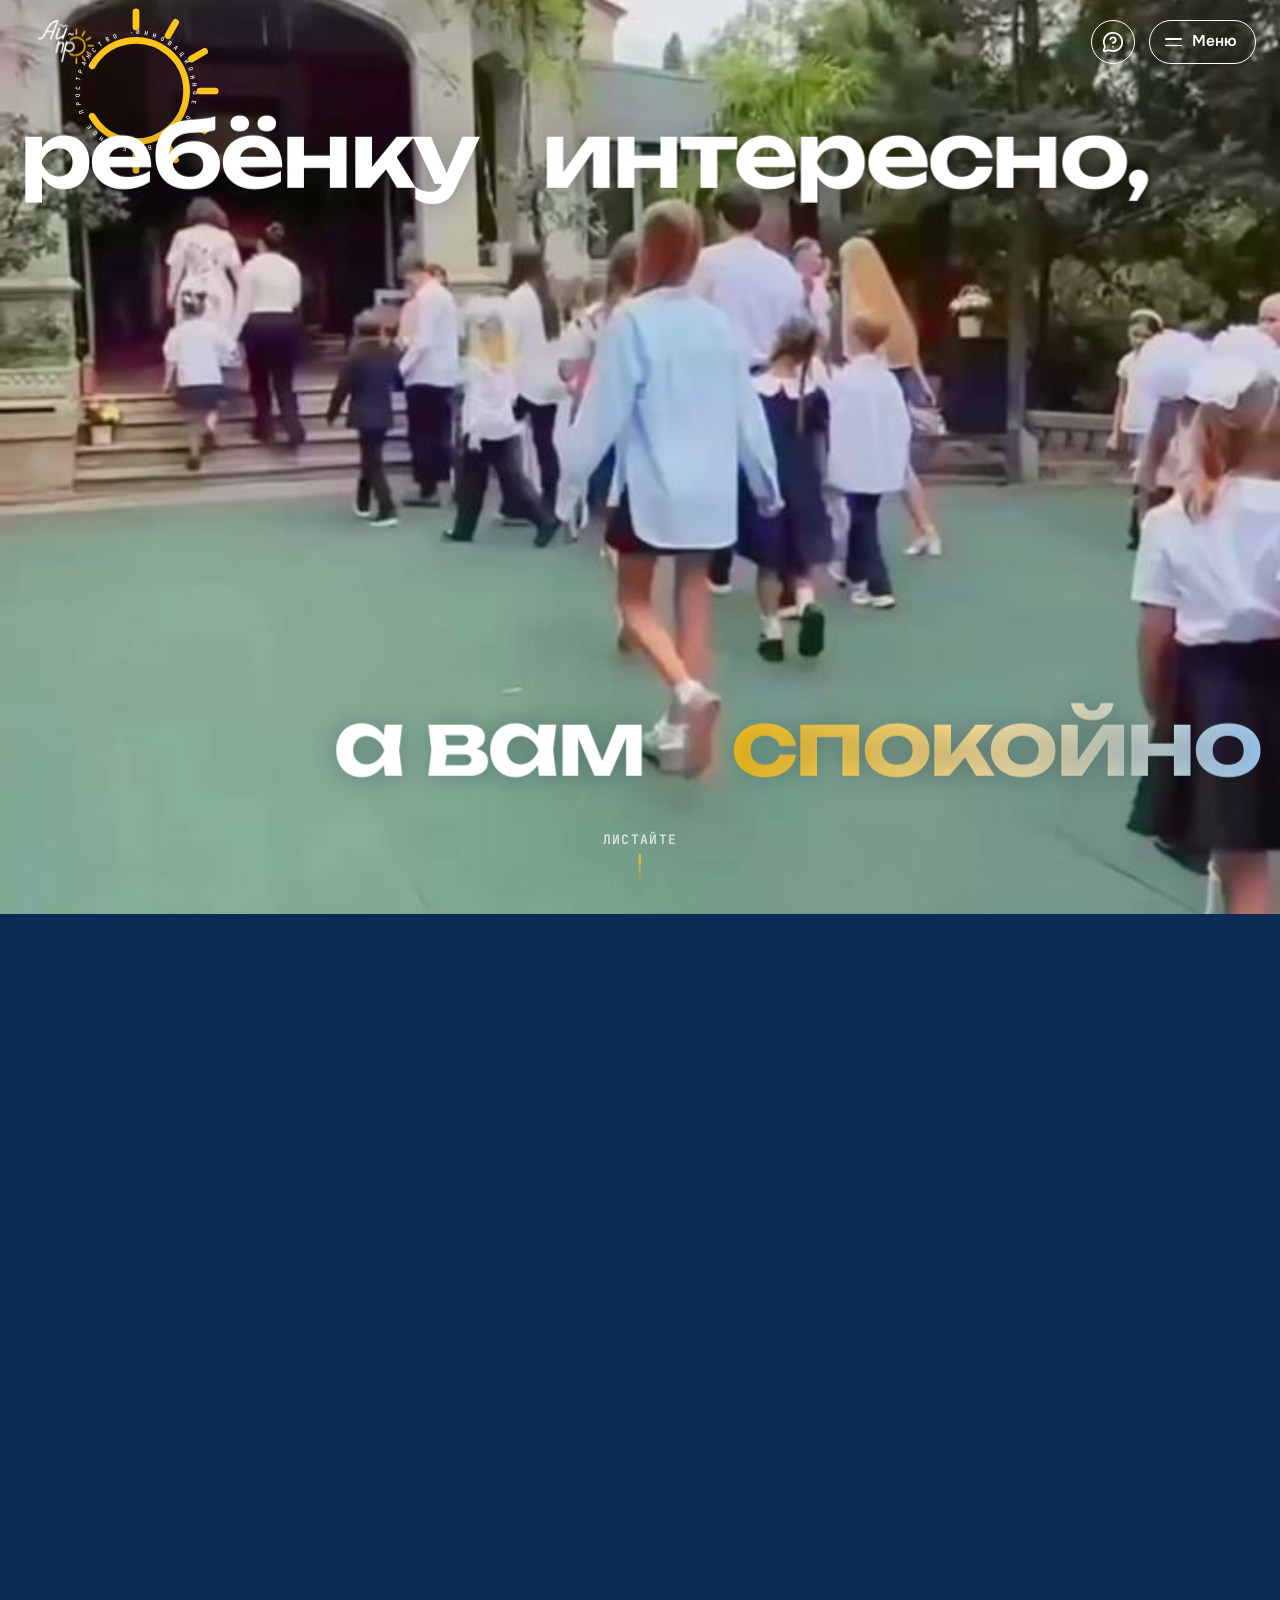
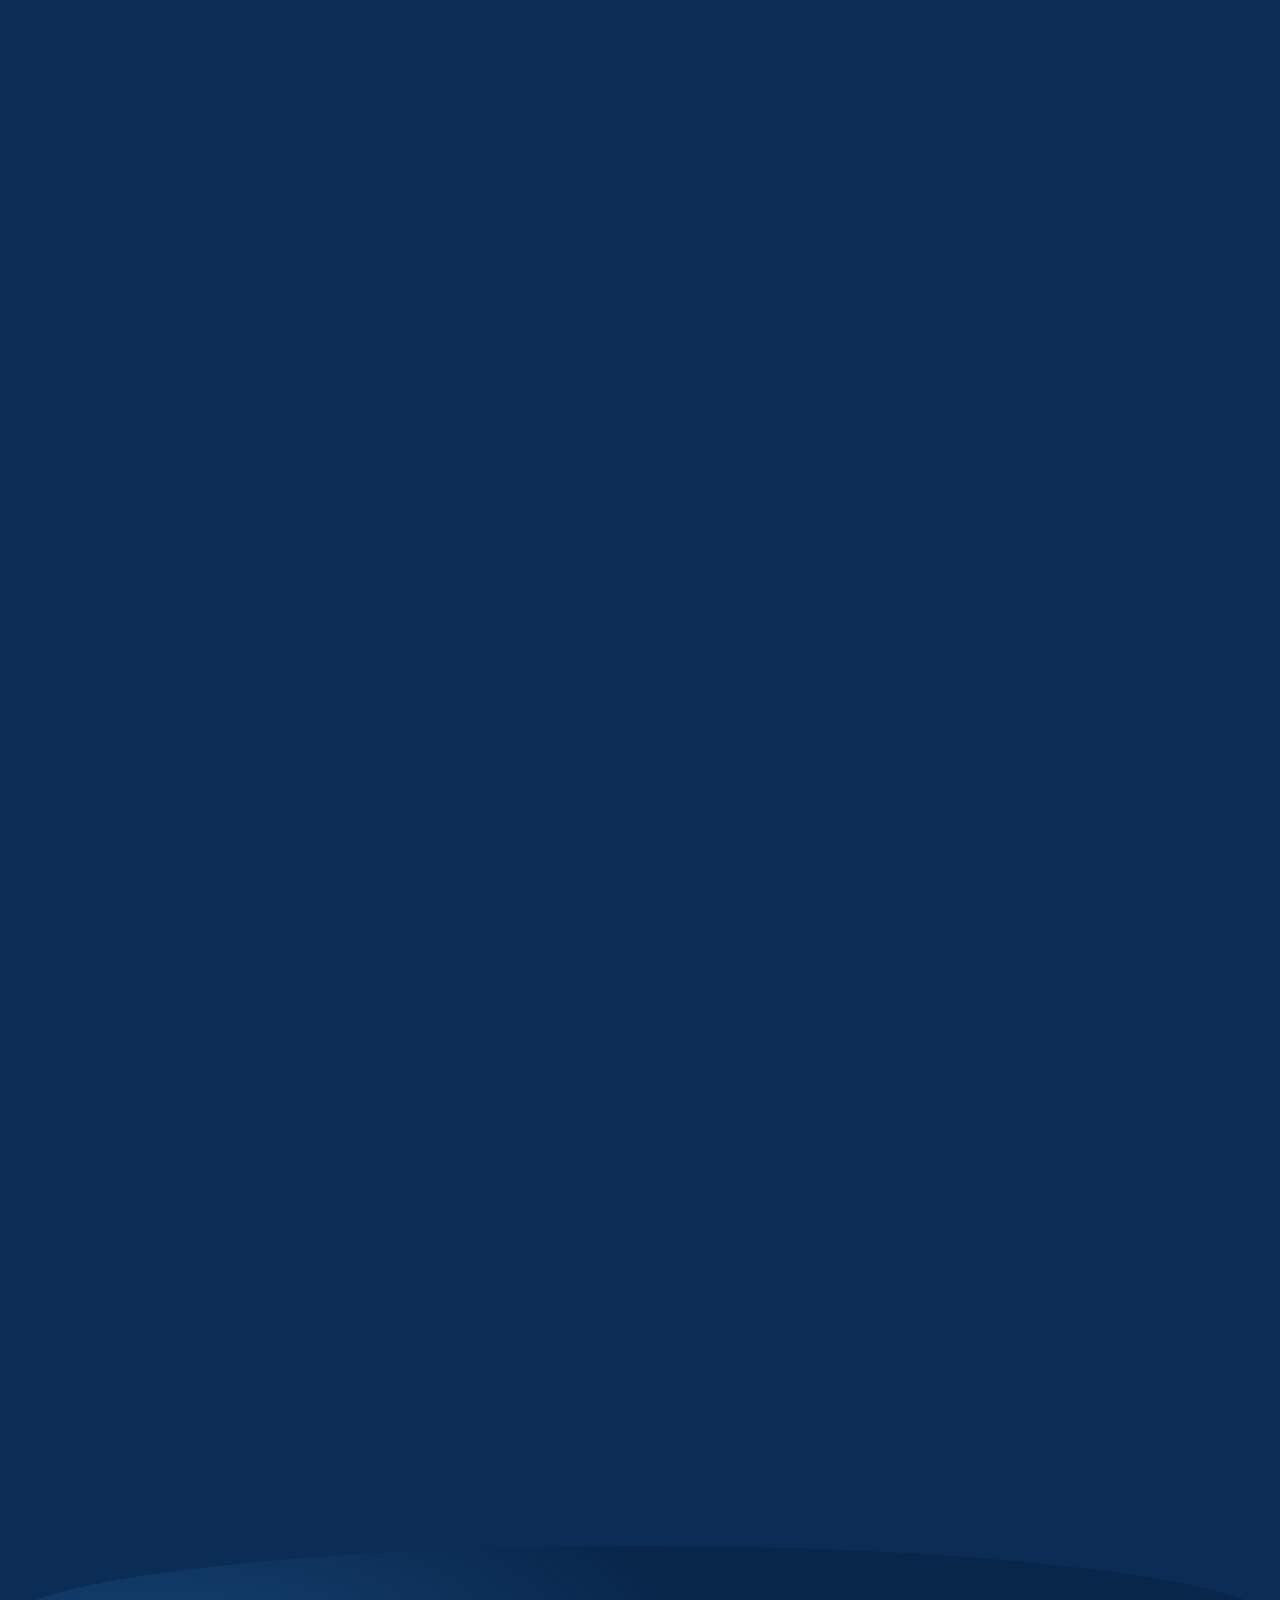
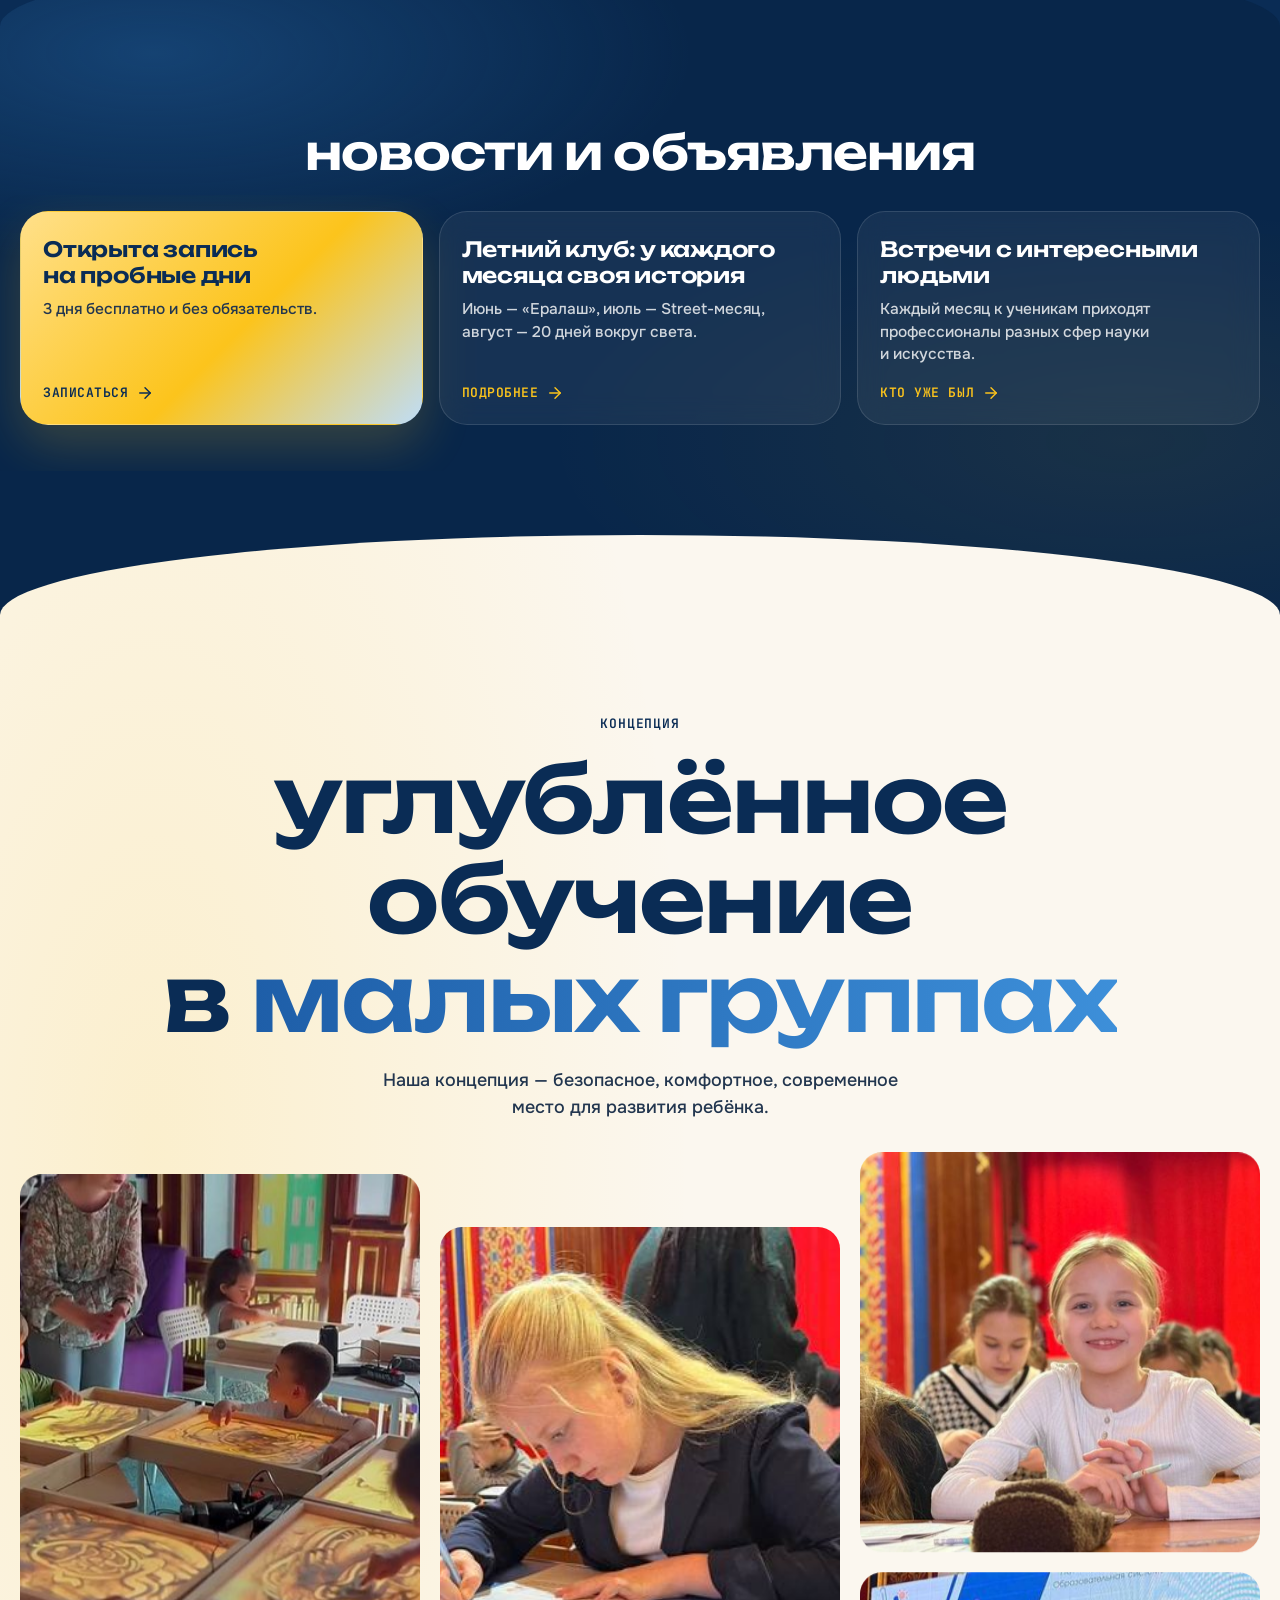
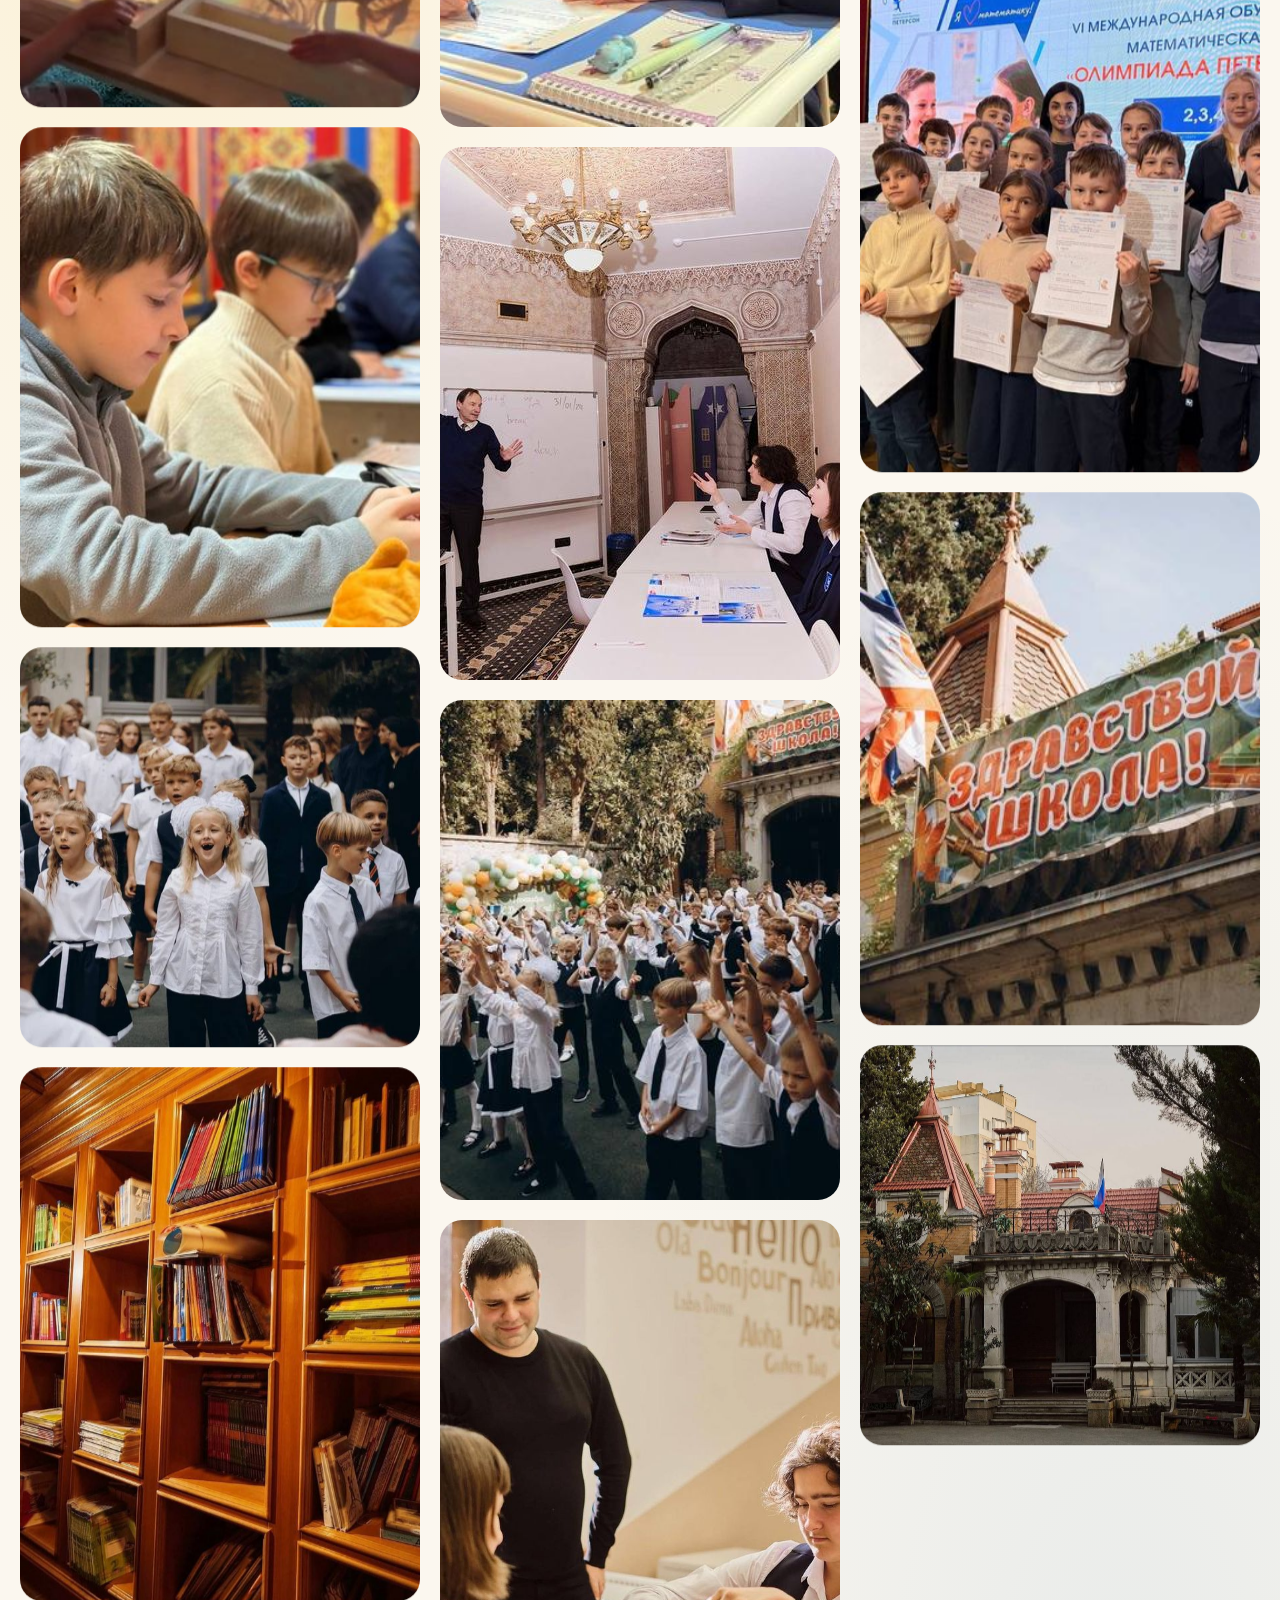
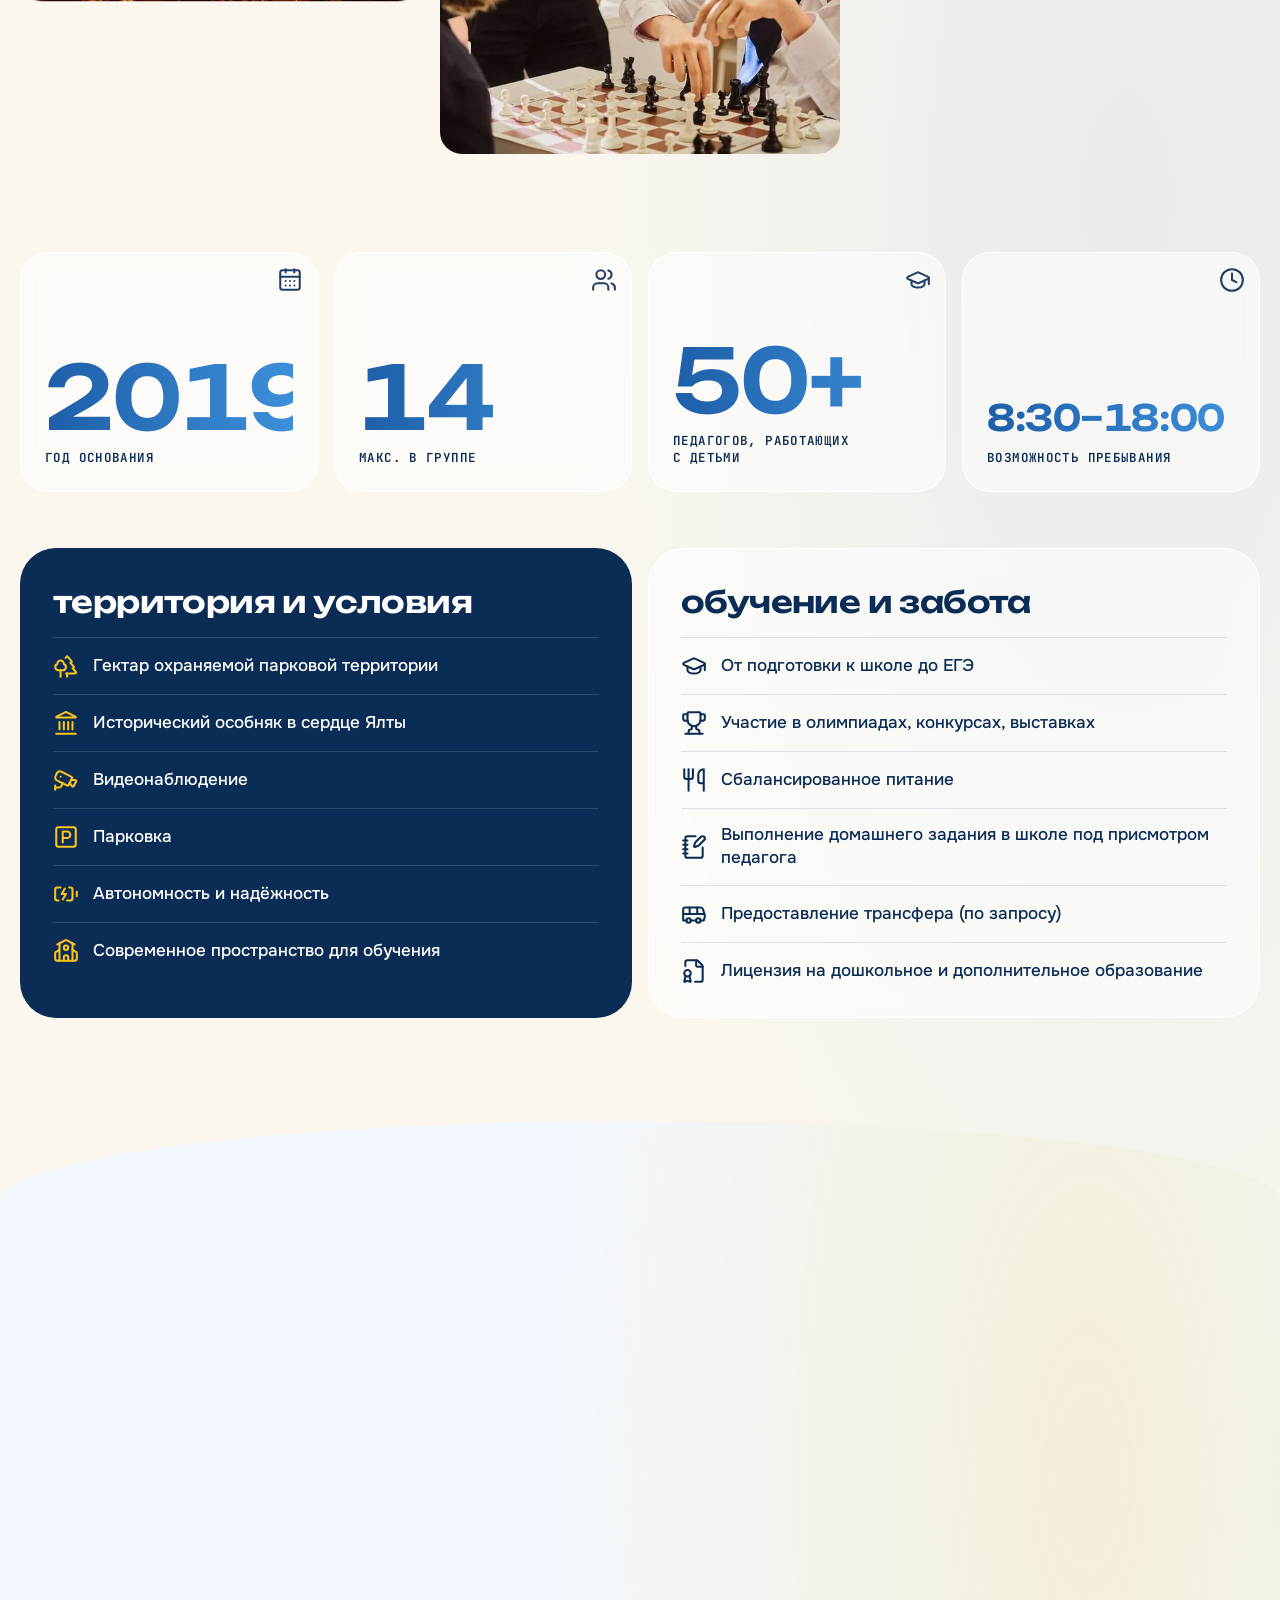
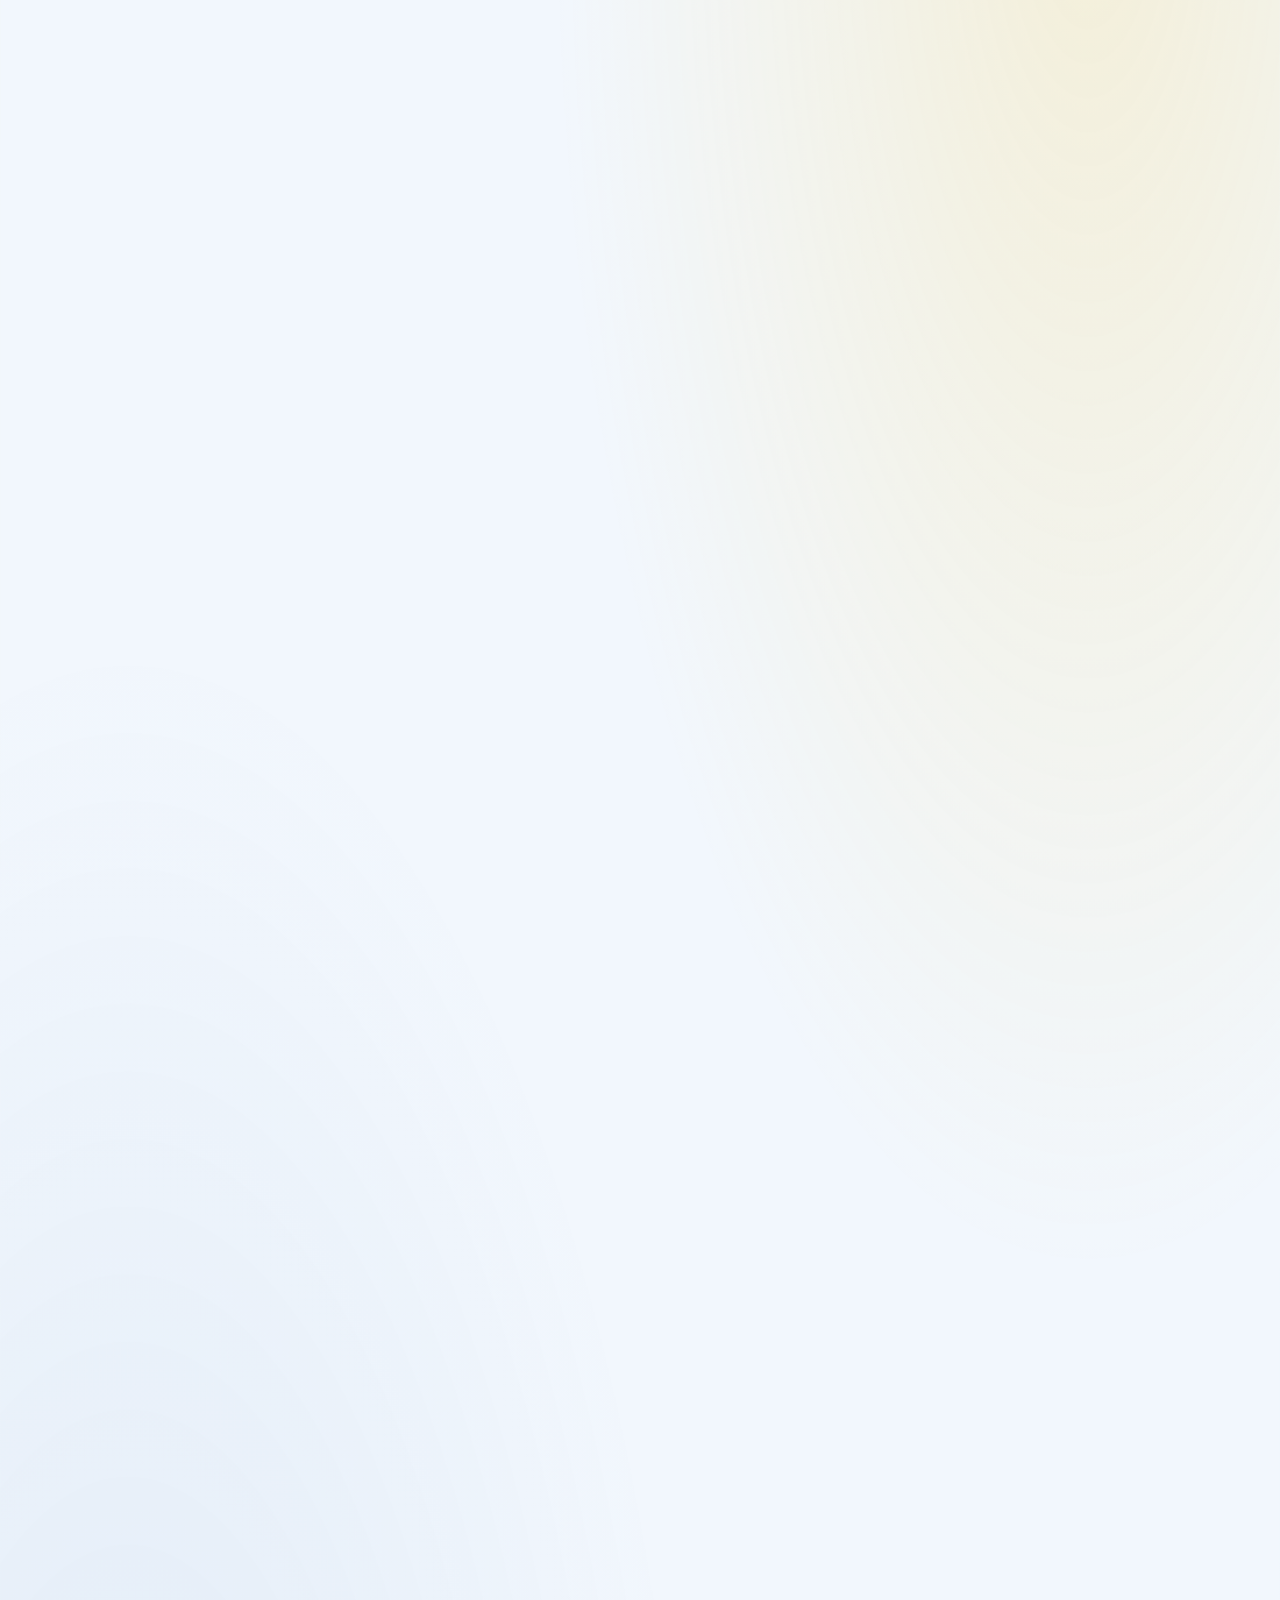
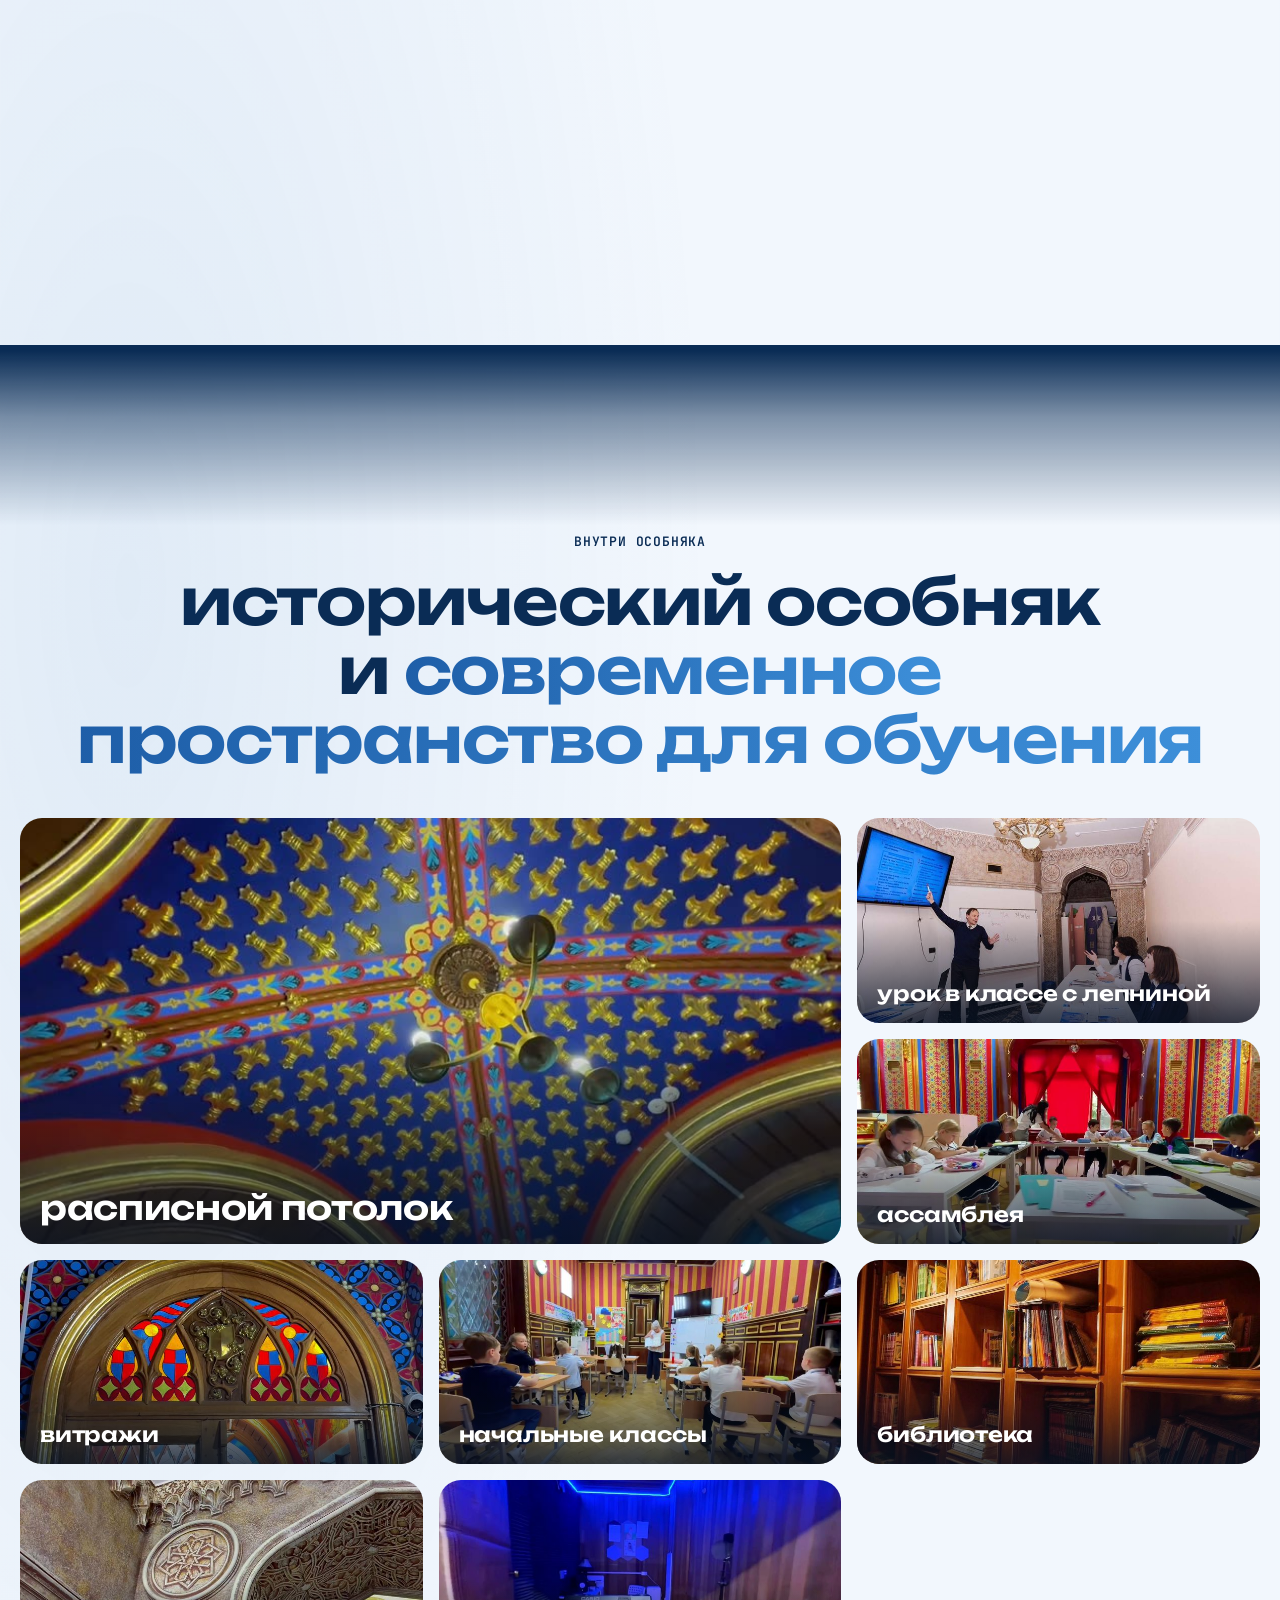
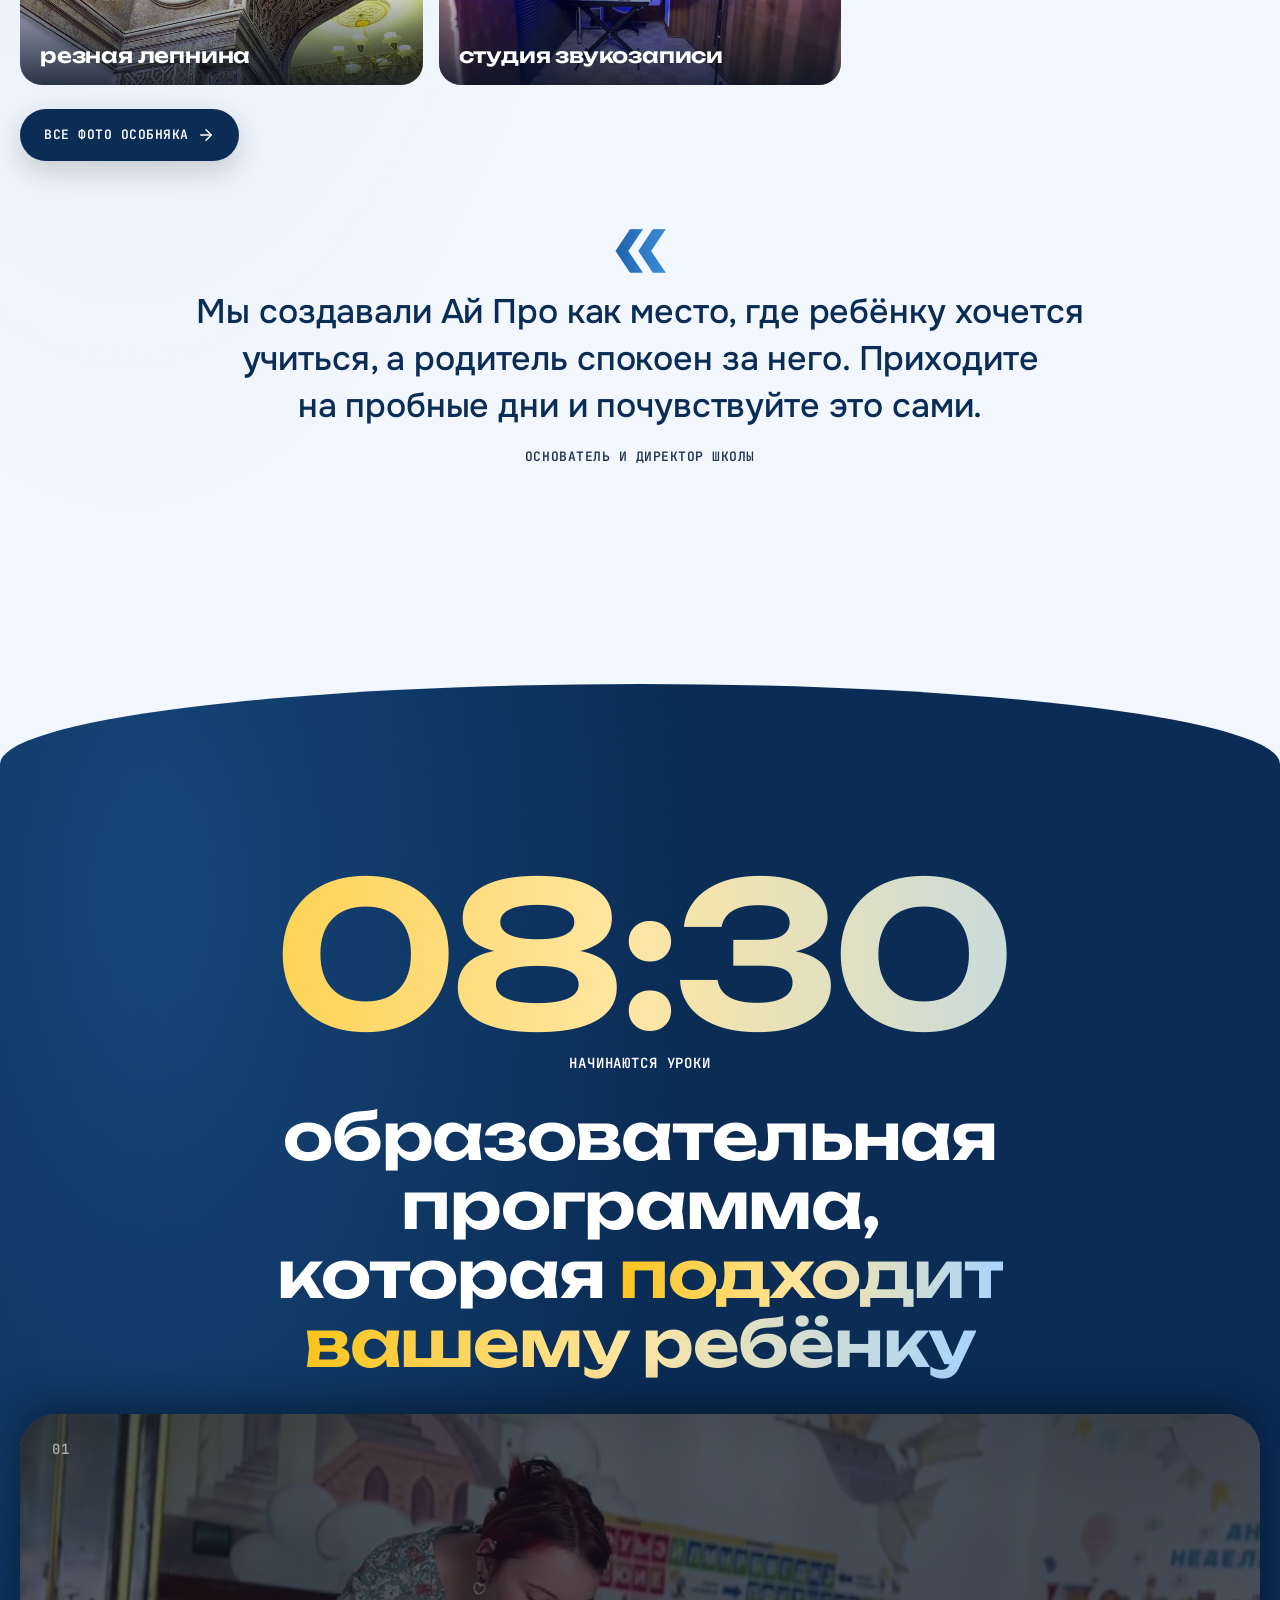
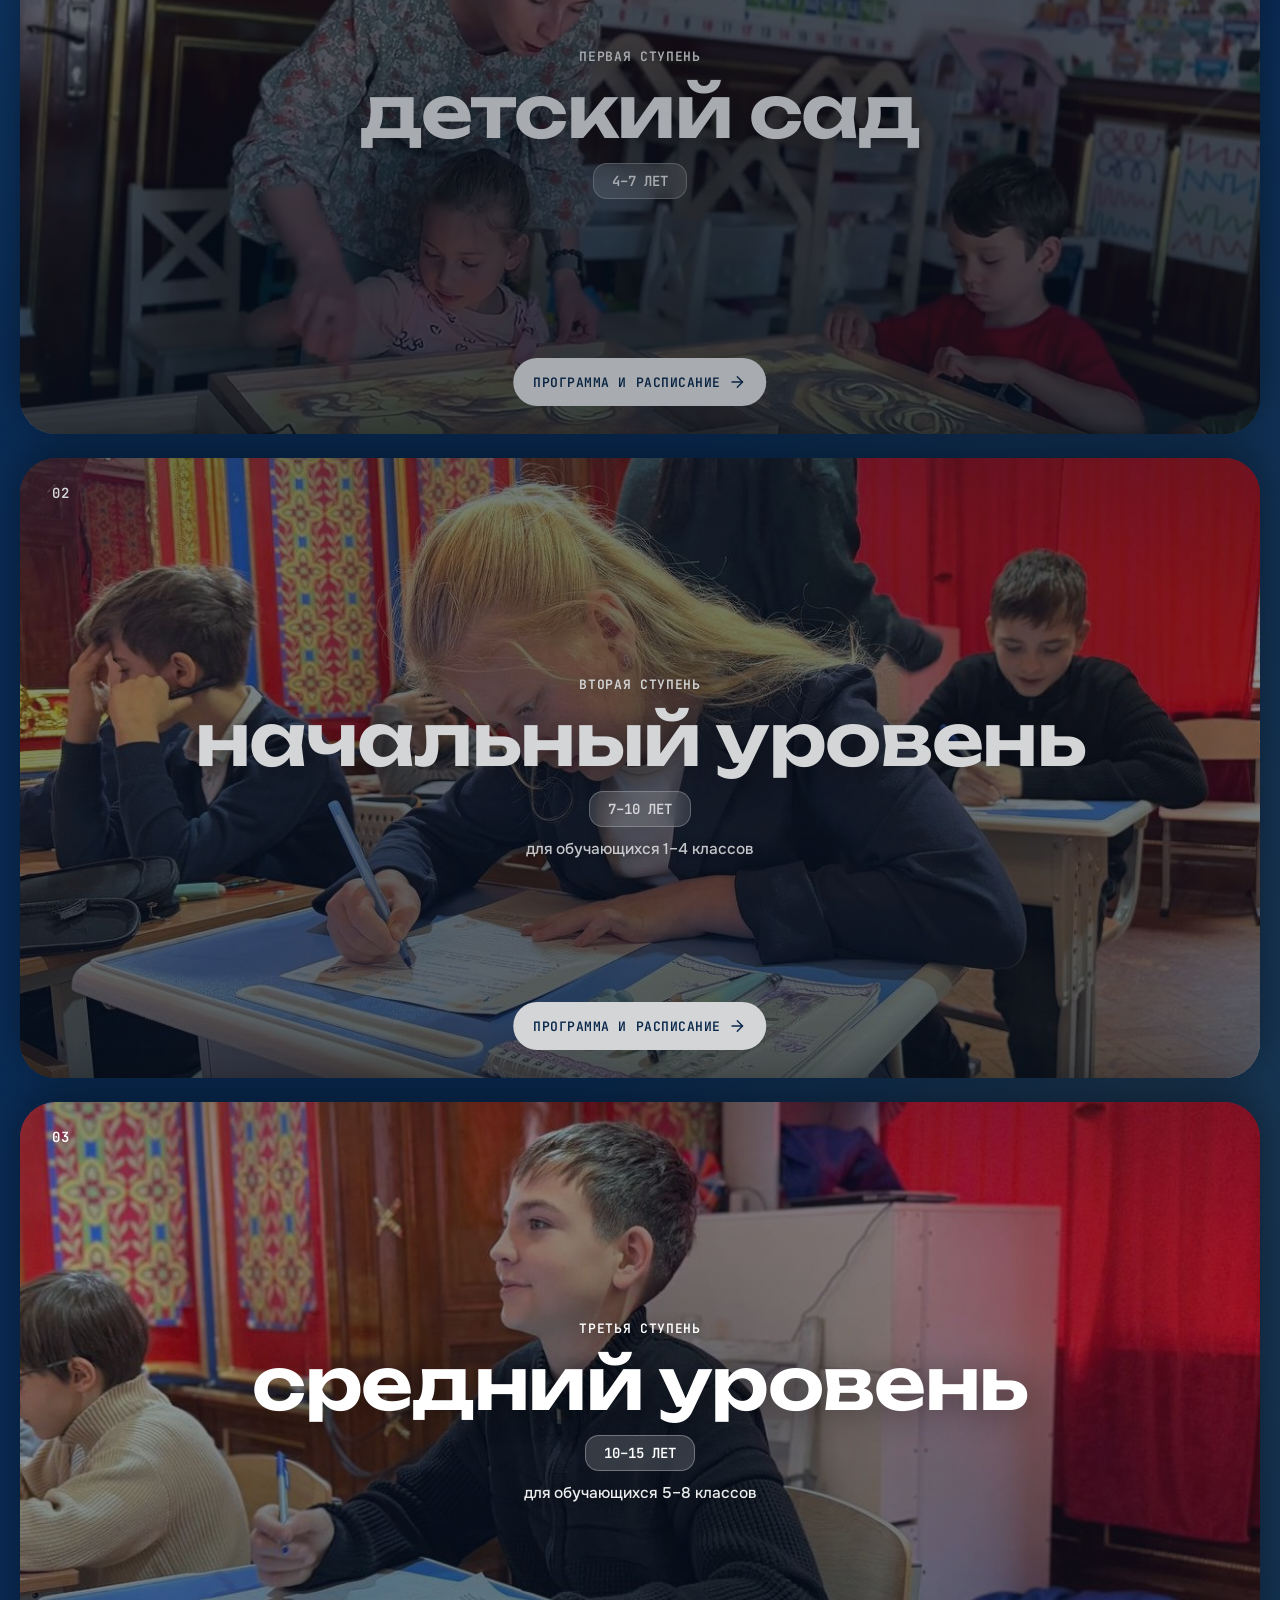
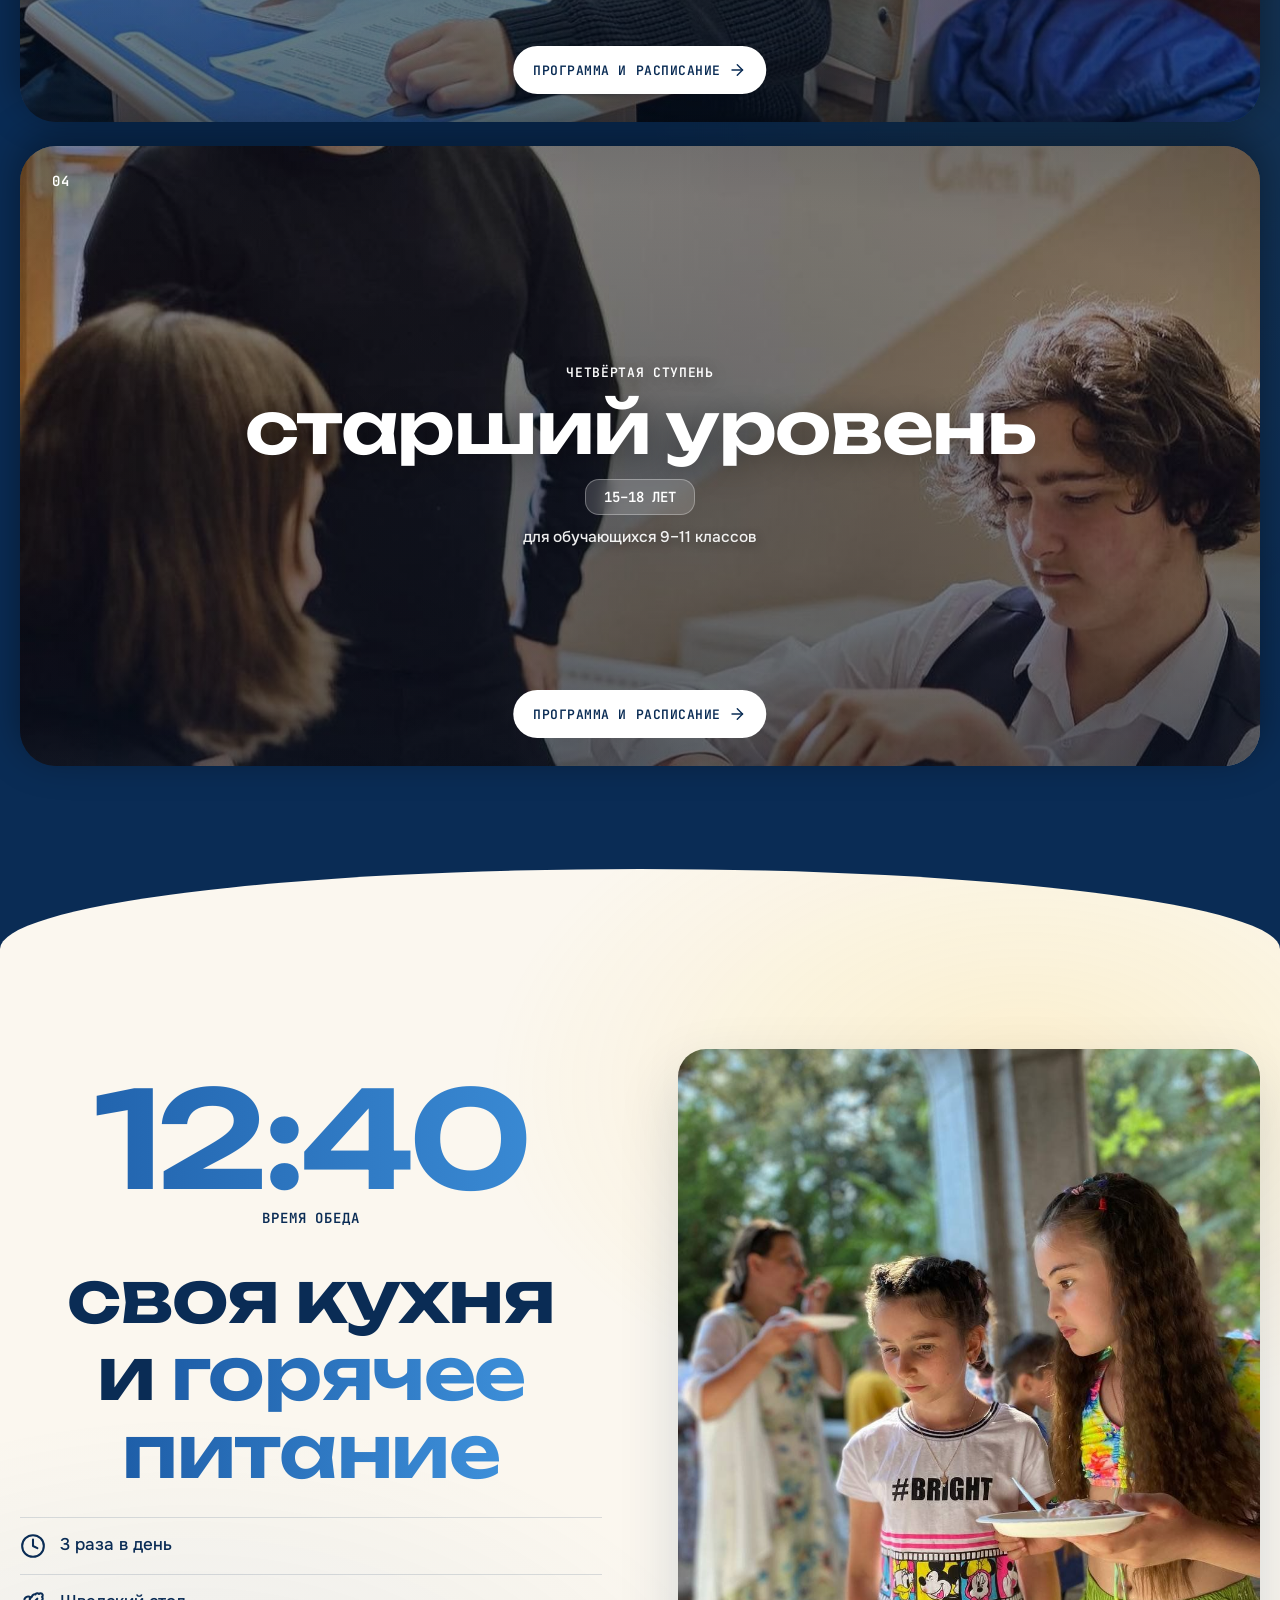
==== commit 10ce78e9: "C: спокойная палитра — синий школы и светлые тёплые и холодные фоны, солнце только в акцентах Co-Aut" ====
--- a/index.html
+++ b/index.html
@@ -17,7 +17,7 @@
 <link rel="preconnect" href="https://fonts.gstatic.com" crossorigin>
 <link rel="stylesheet" href="https://fonts.googleapis.com/css2?family=Unbounded:wght@500;600;700&family=JetBrains+Mono:wght@500;600&family=Onest:wght@400;500;600;700&display=swap">
 <link rel="stylesheet" href="assets/css/site.css?v=eb2b4025">
-<link rel="stylesheet" href="assets/css/site-c.css?v=4c6015e6">
+<link rel="stylesheet" href="assets/css/site-c.css?v=fd7122a9">
 <script>document.documentElement.classList.add('js');try{if(localStorage.getItem('ipro-a11y')==='1')document.documentElement.classList.add('a11y')}catch(e){}</script>
 </head>
 <body>
@@ -50,7 +50,7 @@
     <ol class="wrap rhero__steps" aria-label="Как поступить"><li class="rstep"><span class="rstep__i"><svg class="sun" viewBox="-100 -100 200 200" aria-hidden="true"><circle r="44" fill="#FCC41C"/><g class="sun__rays" stroke="#FCC41C" stroke-width="10" stroke-linecap="round"><path d="M0 -62L0 -90"/><path d="M0 62L0 90"/><path d="M-62 0L-90 0"/><path d="M62 0L90 0"/><path d="M44 -44L63 -63"/><path d="M-44 44L-63 63"/><path d="M44 44L63 63"/><path d="M-44 -44L-63 -63"/></g></svg></span><b>Пробные дни</b><small>3 дня бесплатно: знакомство и адаптация с психологом</small></li><li class="rstep"><span class="rstep__i"><svg class="sun" viewBox="-100 -100 200 200" aria-hidden="true"><circle r="44" fill="#FCC41C"/><g class="sun__rays" stroke="#FCC41C" stroke-width="10" stroke-linecap="round"><path d="M0 -62L0 -90"/><path d="M0 62L0 90"/><path d="M-62 0L-90 0"/><path d="M62 0L90 0"/><path d="M44 -44L63 -63"/><path d="M-44 44L-63 63"/><path d="M44 44L63 63"/><path d="M-44 -44L-63 -63"/></g></svg></span><b>Тестирование</b><small>подбираем образовательный маршрут</small></li><li class="rstep"><span class="rstep__i"><svg class="sun" viewBox="-100 -100 200 200" aria-hidden="true"><circle r="44" fill="#FCC41C"/><g class="sun__rays" stroke="#FCC41C" stroke-width="10" stroke-linecap="round"><path d="M0 -62L0 -90"/><path d="M0 62L0 90"/><path d="M-62 0L-90 0"/><path d="M62 0L90 0"/><path d="M44 -44L63 -63"/><path d="M-44 44L-63 63"/><path d="M44 44L63 63"/><path d="M-44 -44L-63 -63"/></g></svg></span><b>Зачисление</b><small>круглый год, при наличии мест</small></li></ol>
   </div>
 </section>
-<section class="sc sc--dark is-cut news" id="news" data-title="Новости" data-tone="dark" style="--s0:#0F3F75;--sb:#0E3768;--s1:#0D2F5C;--s2:#0D2F5C">
+<section class="sc sc--dark is-cut news" id="news" data-title="Новости" data-tone="dark" style="--s0:#0F3F75;--sb:#0C3260;--s1:#08264A;--s2:#08264A">
   <div class="wrap">
     <h2 class="news__h">Новости и объявления</h2>
     <div class="carousel carousel--news">
@@ -60,7 +60,7 @@
   </div>
   <script type="application/json" id="newsSeed">[{"title": "Открыта запись на пробные дни", "text": "3 дня бесплатно и без обязательств.", "date": "", "link": "#signup", "link_text": "Записаться", "pin": true}, {"title": "Летний клуб: у каждого месяца своя история", "text": "Июнь — «Ералаш», июль — Street-месяц, август — 20 дней вокруг света.", "date": "", "link": "#summer", "link_text": "Подробнее"}, {"title": "Встречи с интересными людьми", "text": "Каждый месяц к ученикам приходят профессионалы разных сфер науки и искусства.", "date": "", "link": "#extra", "link_text": "Кто уже был"}]</script>
 </section>
-<section class="sc sc--light is-cut concept" id="concept" data-title="Концепция" data-tone="light" style="--s0:#0D2F5C;--sb:#FFFBF2;--s1:#FFF7E3;--s2:#FFF7E3">
+<section class="sc sc--light is-cut concept" id="concept" data-title="Концепция" data-tone="light" style="--s0:#08264A;--sb:#FDFBF8;--s1:#FBF7EF;--s2:#FBF7EF">
   <div class="wrap concept__head">
     <p class="kick">Концепция</p>
     <h2 class="h2 h2--xl" data-split>Углублённое обучение в <em>малых группах</em></h2>
@@ -72,7 +72,7 @@
     <div class="grps"><article class="grp grp--deep rv"><h3>Территория и условия</h3><ul class="il"><li><svg class="i" aria-hidden="true"><use href="#i-trees"/></svg><span>Гектар охраняемой парковой территории</span></li><li><svg class="i" aria-hidden="true"><use href="#i-landmark"/></svg><span>Исторический особняк в сердце Ялты</span></li><li><svg class="i" aria-hidden="true"><use href="#i-cctv"/></svg><span>Видеонаблюдение</span></li><li><svg class="i" aria-hidden="true"><use href="#i-square-parking"/></svg><span>Парковка</span></li><li><svg class="i" aria-hidden="true"><use href="#i-battery-charging"/></svg><span>Автономность и надёжность</span></li><li><svg class="i" aria-hidden="true"><use href="#i-school"/></svg><span>Современное пространство для обучения</span></li></ul></article><article class="grp grp--light rv"><h3>Обучение и забота</h3><ul class="il"><li><svg class="i" aria-hidden="true"><use href="#i-graduation-cap"/></svg><span>От подготовки к школе до ЕГЭ</span></li><li><svg class="i" aria-hidden="true"><use href="#i-trophy"/></svg><span>Участие в олимпиадах, конкурсах, выставках</span></li><li><svg class="i" aria-hidden="true"><use href="#i-utensils"/></svg><span>Сбалансированное питание</span></li><li><svg class="i" aria-hidden="true"><use href="#i-notebook-pen"/></svg><span>Выполнение домашнего задания в школе под присмотром педагога</span></li><li><svg class="i" aria-hidden="true"><use href="#i-bus"/></svg><span>Предоставление трансфера (по запросу)</span></li><li><svg class="i" aria-hidden="true"><use href="#i-file-badge"/></svg><span>Лицензия на дошкольное и дополнительное образование</span></li></ul></article></div>
   </div>
 </section>
-<section class="sc sc--light is-cut about" id="about" data-title="О школе" data-tone="light" style="--s0:#FFF7E3;--sb:#F7FBFF;--s1:#EEF6FE;--s2:#EEF6FE">
+<section class="sc sc--light is-cut about" id="about" data-title="О школе" data-tone="light" style="--s0:#FBF7EF;--sb:#F9FBFE;--s1:#F2F7FD;--s2:#F2F7FD">
   <div class="estate" data-seq="estate" data-frames="61" data-path="assets/seq/estate" data-ext="webp">
     <div class="pin">
       <canvas aria-hidden="true"></canvas>
@@ -96,7 +96,7 @@
     </figure>
   </div>
 </section>
-<section class="sc sc--dark is-cut programs" id="programs" data-title="Программы и расписание" data-tone="dark" style="--s0:#EEF6FE;--sb:#7C91AA;--s1:#0A2C55;--s2:#0A2C55">
+<section class="sc sc--dark is-cut programs" id="programs" data-title="Программы и расписание" data-tone="dark" style="--s0:#F2F7FD;--sb:#7E92A9;--s1:#0A2C55;--s2:#0A2C55">
   <div class="wrap">
     <div class="th rv" data-arc="0.2"><div class="th__sky" aria-hidden="true"><svg class="th__arc" viewBox="0 0 1000 120" preserveAspectRatio="none"><path d="M10 116 Q500 -56 990 116"/></svg><span class="th__sun" style="left:20.60%;top:50.80%"><svg class="sun" viewBox="-100 -100 200 200" aria-hidden="true"><circle r="44" fill="#FCC41C"/><g class="sun__rays" stroke="#FCC41C" stroke-width="10" stroke-linecap="round"><path d="M0 -62L0 -90"/><path d="M0 62L0 90"/><path d="M-62 0L-90 0"/><path d="M62 0L90 0"/><path d="M44 -44L63 -63"/><path d="M-44 44L-63 63"/><path d="M44 44L63 63"/><path d="M-44 -44L-63 -63"/></g></svg></span></div><p class="th__t"><span class="th__clock" data-time="08:30" aria-hidden="true">08:30</span><span class="vh">08:30</span></p><p class="th__s">Начинаются уроки</p></div>
     <h2 class="h2 h2--long" data-split>Образовательная программа, которая <em>подходит вашему ребёнку</em></h2>
@@ -123,20 +123,20 @@
     </a></div>
   </div>
 </section>
-<section class="sc sc--light is-cut food" id="food" data-title="Питание" data-tone="light" style="--s0:#0A2C55;--sb:#FFF8F4;--s1:#FFF0E6;--s2:#FFF0E6">
+<section class="sc sc--light is-cut food" id="food" data-title="Питание" data-tone="light" style="--s0:#0A2C55;--sb:#FDFBF8;--s1:#FBF7EF;--s2:#FBF7EF">
   <div class="wrap split">
     <div class="split__txt"><div class="th rv" data-arc="0.5"><div class="th__sky" aria-hidden="true"><svg class="th__arc" viewBox="0 0 1000 120" preserveAspectRatio="none"><path d="M10 116 Q500 -56 990 116"/></svg><span class="th__sun" style="left:50.00%;top:25.00%"><svg class="sun" viewBox="-100 -100 200 200" aria-hidden="true"><circle r="44" fill="#FCC41C"/><g class="sun__rays" stroke="#FCC41C" stroke-width="10" stroke-linecap="round"><path d="M0 -62L0 -90"/><path d="M0 62L0 90"/><path d="M-62 0L-90 0"/><path d="M62 0L90 0"/><path d="M44 -44L63 -63"/><path d="M-44 44L-63 63"/><path d="M44 44L63 63"/><path d="M-44 -44L-63 -63"/></g></svg></span></div><p class="th__t"><span class="th__clock" data-time="12:40" aria-hidden="true">12:40</span><span class="vh">12:40</span></p><p class="th__s">Время обеда</p></div><h2 class="h2" data-split>Своя кухня и <em>горячее питание</em></h2><ul class="il rv"><li><svg class="i" aria-hidden="true"><use href="#i-clock"/></svg><span>3 раза в день</span></li><li><svg class="i" aria-hidden="true"><use href="#i-salad"/></svg><span>Шведский стол</span></li><li><svg class="i" aria-hidden="true"><use href="#i-carrot"/></svg><span>Свежие фермерские продукты</span></li><li><svg class="i" aria-hidden="true"><use href="#i-wheat-off"/></svg><span>Меню под возраст, с учётом аллергий</span></li></ul></div>
     <figure class="ph ph--tall rv"><img width="960" height="1280" src="assets/img/food.jpg" alt="Дети выбирают еду на шведском столе" loading="lazy"></figure>
   </div>
 </section>
-<section class="sc sc--light is-cut teachers" id="teachers" data-title="Педагоги" data-tone="light" style="--s0:#FFF0E6;--sb:#FFECB0;--s1:#FFD54F;--s2:#FFD54F">
+<section class="sc sc--light is-cut teachers" id="teachers" data-title="Педагоги" data-tone="light" style="--s0:#FBF7EF;--sb:#FFFCF4;--s1:#FFF8E6;--s2:#FFF8E6">
   <div class="wrap">
     <p class="kick">Взрослые рядом</p>
     <h2 class="h2 h2--long" data-split>Профессиональная команда <em>педагогов Ай Про</em></h2>
     <div class="people"><figure class="person rv"><span class="person__ph"><img width="1600" height="1067" src="assets/img/ped-argat.jpg" srcset="assets/img/ped-argat-sm.jpg 640w, assets/img/ped-argat.jpg 1600w" sizes="(max-width: 900px) 46vw, 300px" alt="Андрей Аргат" loading="lazy"></span><figcaption><b>Андрей Аргат</b><span>Тренер по гимнастике</span></figcaption></figure><figure class="person rv"><span class="person__ph"><img width="734" height="1100" src="assets/img/ped-veselova.jpg" srcset="assets/img/ped-veselova-sm.jpg 427w, assets/img/ped-veselova.jpg 734w" sizes="(max-width: 900px) 46vw, 300px" alt="Елена Веселова" loading="lazy"></span><figcaption><b>Елена Веселова</b><span>Английский язык</span></figcaption></figure><figure class="person rv"><span class="person__ph"><img width="734" height="1100" src="assets/img/ped-gordienko.jpg" srcset="assets/img/ped-gordienko-sm.jpg 427w, assets/img/ped-gordienko.jpg 734w" sizes="(max-width: 900px) 46vw, 300px" alt="Оксана Гордиенко" loading="lazy"></span><figcaption><b>Оксана Гордиенко</b><span>Русский язык и литература</span></figcaption></figure><figure class="person rv"><span class="person__ph"><img width="734" height="1100" src="assets/img/ped-melnikova.jpg" srcset="assets/img/ped-melnikova-sm.jpg 427w, assets/img/ped-melnikova.jpg 734w" sizes="(max-width: 900px) 46vw, 300px" alt="Мария Мельникова" loading="lazy"></span><figcaption><b>Мария Мельникова</b><span>Педагог начальной школы</span></figcaption></figure></div>
   </div>
 </section>
-<section class="sc sc--light is-cut safety" id="safety" data-title="Безопасность" data-tone="light" style="--s0:#FFD54F;--sb:#F5FBF9;--s1:#E9F6F1;--s2:#E9F6F1">
+<section class="sc sc--light is-cut safety" id="safety" data-title="Безопасность" data-tone="light" style="--s0:#FFF8E6;--sb:#F9FBFE;--s1:#F2F7FD;--s2:#F2F7FD">
   <div class="wrap">
     <p class="kick">Пока вы на работе</p>
     <h2 class="h2" data-split>Спокойно за <em>ребёнка</em></h2>
@@ -146,7 +146,7 @@
     </div>
   </div>
 </section>
-<section class="sc sc--dark is-cut extra" id="extra" data-title="Авторская программа" data-tone="dark" style="--s0:#E9F6F1;--sb:#8AB3D2;--s1:#2A70B4;--s2:#2A70B4">
+<section class="sc sc--dark is-cut extra" id="extra" data-title="Авторская программа" data-tone="dark" style="--s0:#F2F7FD;--sb:#7E92A9;--s1:#0A2C55;--s2:#0A2C55">
   <div class="wrap">
     <div class="th rv" data-arc="0.66"><div class="th__sky" aria-hidden="true"><svg class="th__arc" viewBox="0 0 1000 120" preserveAspectRatio="none"><path d="M10 116 Q500 -56 990 116"/></svg><span class="th__sun" style="left:65.68%;top:32.34%"><svg class="sun" viewBox="-100 -100 200 200" aria-hidden="true"><circle r="44" fill="#FCC41C"/><g class="sun__rays" stroke="#FCC41C" stroke-width="10" stroke-linecap="round"><path d="M0 -62L0 -90"/><path d="M0 62L0 90"/><path d="M-62 0L-90 0"/><path d="M62 0L90 0"/><path d="M44 -44L63 -63"/><path d="M-44 44L-63 63"/><path d="M44 44L63 63"/><path d="M-44 -44L-63 -63"/></g></svg></span></div><p class="th__t"><span class="th__clock" data-time="14:30" aria-hidden="true">14:30</span><span class="vh">14:30</span></p><p class="th__s">После уроков</p></div>
     <h2 class="h2 h2--long" data-split>Авторская программа дополнительного образования в <em>Ай Про</em></h2>
@@ -168,7 +168,7 @@
     </div>
   </div>
 </section>
-<section class="sc sc--light is-cut transfer" id="transfer" data-title="Трансфер" data-tone="light" style="--s0:#2A70B4;--sb:#F4F9FF;--s1:#E6F1FF;--s2:#E6F1FF">
+<section class="sc sc--light is-cut transfer" id="transfer" data-title="Трансфер" data-tone="light" style="--s0:#0A2C55;--sb:#F9FBFE;--s1:#F2F7FD;--s2:#F2F7FD">
   <div class="wrap">
     <div class="split">
       <div class="split__txt"><div class="th rv" data-arc="0.9"><div class="th__sky" aria-hidden="true"><svg class="th__arc" viewBox="0 0 1000 120" preserveAspectRatio="none"><path d="M10 116 Q500 -56 990 116"/></svg><span class="th__sun" style="left:89.20%;top:70.87%"><svg class="sun" viewBox="-100 -100 200 200" aria-hidden="true"><circle r="44" fill="#FCC41C"/><g class="sun__rays" stroke="#FCC41C" stroke-width="10" stroke-linecap="round"><path d="M0 -62L0 -90"/><path d="M0 62L0 90"/><path d="M-62 0L-90 0"/><path d="M62 0L90 0"/><path d="M44 -44L63 -63"/><path d="M-44 44L-63 63"/><path d="M44 44L63 63"/><path d="M-44 -44L-63 -63"/></g></svg></span></div><p class="th__t"><span class="th__clock" data-time="18:00" aria-hidden="true">18:00</span><span class="vh">18:00</span></p><p class="th__s">Пора домой</p></div><h2 class="h2" data-split>Трансфер по <em>маршруту</em></h2><p class="lead rv">Утром — в школу, вечером — домой.</p><ul class="il rv"><li><svg class="i" aria-hidden="true"><use href="#i-bus"/></svg><span>5 комфортабельных автобусов, которые ходят по разным маршрутам</span></li><li><svg class="i" aria-hidden="true"><use href="#i-hand-coins"/></svg><span>За доплату, по запросу</span></li><li><svg class="i" aria-hidden="true"><use href="#i-shield-check"/></svg><span>Лицензированный перевозчик с разрешением ГИБДД</span></li></ul></div>
@@ -182,7 +182,7 @@
     </div>
   </div>
 </section>
-<section class="sc sc--light is-cut summer" id="summer" data-title="Летний клуб" data-tone="light" style="--s0:#E6F1FF;--sb:#FFF3E6;--s1:#FFE4C7;--s2:#FFE4C7">
+<section class="sc sc--light is-cut summer" id="summer" data-title="Летний клуб" data-tone="light" style="--s0:#F2F7FD;--sb:#FDFBF8;--s1:#FBF7EF;--s2:#FBF7EF">
   <div class="wrap">
     <p class="kick">Июнь · Июль · Август</p>
     <h2 class="h2" data-split>Летний клуб <em>по месяцам</em></h2>
@@ -196,7 +196,7 @@
     <button class="more more--pill rv" type="button" data-album="summer">Смотреть фото и видео лета<svg class="i" aria-hidden="true"><use href="#i-arrow-right"/></svg></button>
   </div>
 </section>
-<section class="sc sc--light is-cut reviews" id="reviews" data-title="Отзывы" data-tone="light" style="--s0:#FFE4C7;--sb:#FFFCF6;--s1:#FFF8EA;--s2:#FFF8EA">
+<section class="sc sc--light is-cut reviews" id="reviews" data-title="Отзывы" data-tone="light" style="--s0:#FBF7EF;--sb:#FFFCF4;--s1:#FFF8E6;--s2:#FFF8E6">
   <div class="wrap">
     <p class="kick">Что говорят о школе</p>
     <h2 class="h2" data-split>Отзывы <em>родителей</em></h2>
@@ -207,7 +207,7 @@
     </div>
   </div>
 </section>
-<section class="sc sc--dark is-cut admission" id="admission" data-title="Поступление" data-tone="dark" style="--s0:#FFF8EA;--sb:#8492A0;--s1:#0A2C55;--s2:#0A2C55">
+<section class="sc sc--dark is-cut admission" id="admission" data-title="Поступление" data-tone="dark" style="--s0:#FFF8E6;--sb:#84929E;--s1:#0A2C55;--s2:#0A2C55">
   <div class="wrap">
     <p class="kick">Поступление</p>
     <h2 class="h2" data-split>Как поступить и что входит в <em>стоимость</em></h2>
@@ -226,7 +226,7 @@
     </div>
   </div>
 </section>
-<section class="sc sc--dark is-cut gallery" id="gallery" data-title="Галерея" data-tone="dark" style="--s0:#0A2C55;--sb:#0C2E58;--s1:#0D2F5C;--s2:#0D2F5C">
+<section class="sc sc--dark is-cut gallery" id="gallery" data-title="Галерея" data-tone="dark" style="--s0:#0A2C55;--sb:#092950;--s1:#08264A;--s2:#08264A">
   <div class="wrap">
     <p class="kick">Галерея</p>
     <h2 class="h2" data-split>Фото и видео <em>школы</em></h2>
@@ -251,7 +251,7 @@
     </button></div>
   </div>
 </section>
-<section class="sc sc--dark night" id="act-night" data-title="До скорых встреч" data-tone="dark" style="--s0:#0D2F5C;--sb:#0C1E36;--s1:#0C0C10;--s2:#0C0C10">
+<section class="sc sc--dark night" id="act-night" data-title="До скорых встреч" data-tone="dark" style="--s0:#08264A;--sb:#0A192D;--s1:#0C0C10;--s2:#0C0C10">
   <div class="nightseq" data-seq="night" data-frames="55" data-path="assets/seq/night" data-ext="webp">
     <div class="pin">
       <canvas aria-hidden="true"></canvas>
--- a/assets/css/site-c.css
+++ b/assets/css/site-c.css
@@ -18,31 +18,26 @@
 
 /* ---------- главы: ровный перелив, границы — плавной дугой, как у Рокета ---------- */
 .sc{background:var(--s1)}
-/* ---------- цвета глав: у каждой главы свой цвет, но из одной семьи ----------
-   Основа — цвета школы: синий #0A2C55, небо #D8EBF9, солнце #FCC41C, голубой #2A70B4.
-   К ним — несколько тёплых «детских» оттенков, всегда приглушённых: персик, мята, абрикос.
-   Насыщенных глав мало (солнечная «Педагоги», голубая «Кружки»), остальные — светлые пастели и глубокий синий;
-   на каждой — два мягких пятна (--g1, --g2), чтобы фон был живым, а не плоским. */
+/* ---------- цвета глав: спокойно и современно ----------
+   Две основы — глубокий синий школы и светлые «бумажные» фоны (тёплый и холодный), солнце школы — только в акцентах
+   и мягким светом. Светлые главы чередуют тёплый и холодный оттенок, тёмные — синий вместо чёрного. */
 .sc:not(.hero){background:radial-gradient(60% 45% at var(--bx1,12%) var(--by1,16%),var(--g1,transparent),transparent 70%),radial-gradient(65% 50% at var(--bx2,88%) var(--by2,74%),var(--g2,transparent),transparent 70%),var(--bg,#F4F8FD)}
-#news{--bg:#0D2F5C;--g1:rgba(42,112,180,.55);--g2:rgba(252,196,28,.14);--bx1:88%;--by1:10%;--bx2:8%;--by2:90%}
-#concept{--bg:#FFF7E3;--g1:rgba(252,196,28,.38);--g2:rgba(42,112,180,.14)}
-#about{--bg:#EEF6FE;--g1:rgba(252,196,28,.26);--g2:rgba(42,112,180,.2);--bx1:85%;--by1:8%;--bx2:10%;--by2:60%}
-#programs{--bg:#0A2C55;--g1:rgba(42,112,180,.5);--g2:rgba(252,196,28,.12);--bx1:12%;--by1:6%;--bx2:90%;--by2:60%}
-#food{--bg:#FFF0E6;--g1:rgba(255,150,105,.32);--g2:rgba(252,196,28,.3);--bx1:80%;--by1:20%;--bx2:15%;--by2:85%}
-#teachers{--bg:#FFD54F;--g1:rgba(255,255,255,.55);--g2:rgba(255,160,40,.35);--bx1:20%;--by1:12%;--bx2:85%;--by2:80%}
-#safety{--bg:#E9F6F1;--g1:rgba(90,195,155,.28);--g2:rgba(42,112,180,.16);--bx1:15%;--by1:70%;--bx2:85%;--by2:15%}
-#extra{--bg:#2A70B4;--g1:rgba(255,255,255,.2);--g2:rgba(252,196,28,.3);--bx1:85%;--by1:25%;--bx2:10%;--by2:85%}
-#transfer{--bg:#E6F1FF;--g1:rgba(42,112,180,.22);--g2:rgba(252,196,28,.28);--bx1:88%;--by1:30%;--bx2:10%;--by2:80%}
-#summer{--bg:#FFE4C7;--g1:rgba(255,138,76,.32);--g2:rgba(252,196,28,.42);--bx1:15%;--by1:20%;--bx2:85%;--by2:75%}
-#reviews{--bg:#FFF8EA;--g1:rgba(252,196,28,.26);--g2:rgba(42,112,180,.18);--bx1:50%;--by1:8%;--bx2:85%;--by2:90%}
-#admission{--bg:#0A2C55;--g1:rgba(42,112,180,.45);--g2:rgba(252,196,28,.12);--bx1:85%;--by1:10%}
-#gallery{--bg:#0D2F5C;--g1:rgba(42,112,180,.5);--g2:rgba(252,196,28,.1);--bx1:80%;--by1:15%}
-#act-night{--bg:#0C0C10}
-#signup{--bg:#0A2C55;--g1:rgba(42,112,180,.45);--g2:rgba(252,196,28,.14);--bx1:15%;--by1:10%;--bx2:85%;--by2:85%}
-/* на голубой главе «Кружки» акценты — солнечные, на солнечной «Педагоги» — синие */
-#extra .h2 em,#extra .h3 em,#extra .th__t{background-image:linear-gradient(90deg,#FFD54A,#FFF1C2)}
-#extra{--muted:rgba(255,255,255,.88);--icon:#FFE07A}
-#teachers{--muted:#2B3B52}
+.sc--light{--g1:rgba(252,196,28,.16);--g2:rgba(42,112,180,.09)}
+.sc--dark{--bg:#0A2C55;--g1:rgba(42,112,180,.38);--g2:rgba(252,196,28,.07)}
+/* светлые: тёплый #FBF7EF, холодный #F2F7FD, сливочный (с солнечным светом) #FFF8E6 */
+#concept,#food,#summer{--bg:#FBF7EF}
+#about,#safety,#transfer{--bg:#F2F7FD}
+#teachers,#reviews{--bg:#FFF8E6;--g1:rgba(252,196,28,.24)}
+#about{--bx1:85%;--by1:8%;--bx2:10%;--by2:60%}
+#food{--bx1:80%;--by1:20%;--bx2:15%;--by2:85%}
+#safety{--bx1:15%;--by1:70%;--bx2:85%;--by2:15%}
+#transfer{--bx1:88%;--by1:30%;--bx2:10%;--by2:80%}
+#reviews{--bx1:50%;--by1:8%;--bx2:85%;--by2:90%}
+/* тёмные: синий школы; новости и галерея — на тон глубже */
+#news,#gallery{--bg:#08264A}
+#programs{--bx1:12%;--by1:6%;--bx2:90%;--by2:60%}
+#extra{--bx1:85%;--by1:25%}
+#act-night{--bg:#0C0C10;--g1:transparent;--g2:transparent}
 .sc--light{--fg:#0A2C55;--muted:#22364F;--line:rgba(10,44,85,.14);--icon:#0A2C55;--chip:transparent;--chip-fg:inherit}
 .sc--dark{--fg:#fff;--muted:rgba(255,255,255,.78);--line:rgba(255,255,255,.14);--icon:#FCC41C;--chip:transparent;--chip-fg:inherit}
 /* дуга: следующая глава заходит на предыдущую на высоту дуги (--arc), углы показывают цвет предыдущей главы.
@@ -286,7 +281,7 @@
 .h2--long{font-size:clamp(20px,5.7vw,64px)}
 .th{text-align:left}
 .th__t{font-size:clamp(64px,17vw,200px);margin-left:0}
-.nightseq .pin::after{background:linear-gradient(180deg,#0D2F5C 0%,rgba(13,47,92,.75) 30%,rgba(12,12,16,0))}  /* сверху — цвет галереи: вечер наступает плавно */
+.nightseq .pin::after{background:linear-gradient(180deg,#08264A 0%,rgba(8,38,74,.75) 30%,rgba(12,12,16,0))}  /* сверху — цвет галереи: вечер наступает плавно */
 .night__cta{bottom:calc(96px + var(--vbar) + var(--po) + env(safe-area-inset-bottom,0px))}
 .num b{font-size:clamp(26px,9vw,88px)}
 .num:last-child b{font-size:clamp(14px,4.3vw,36px)}
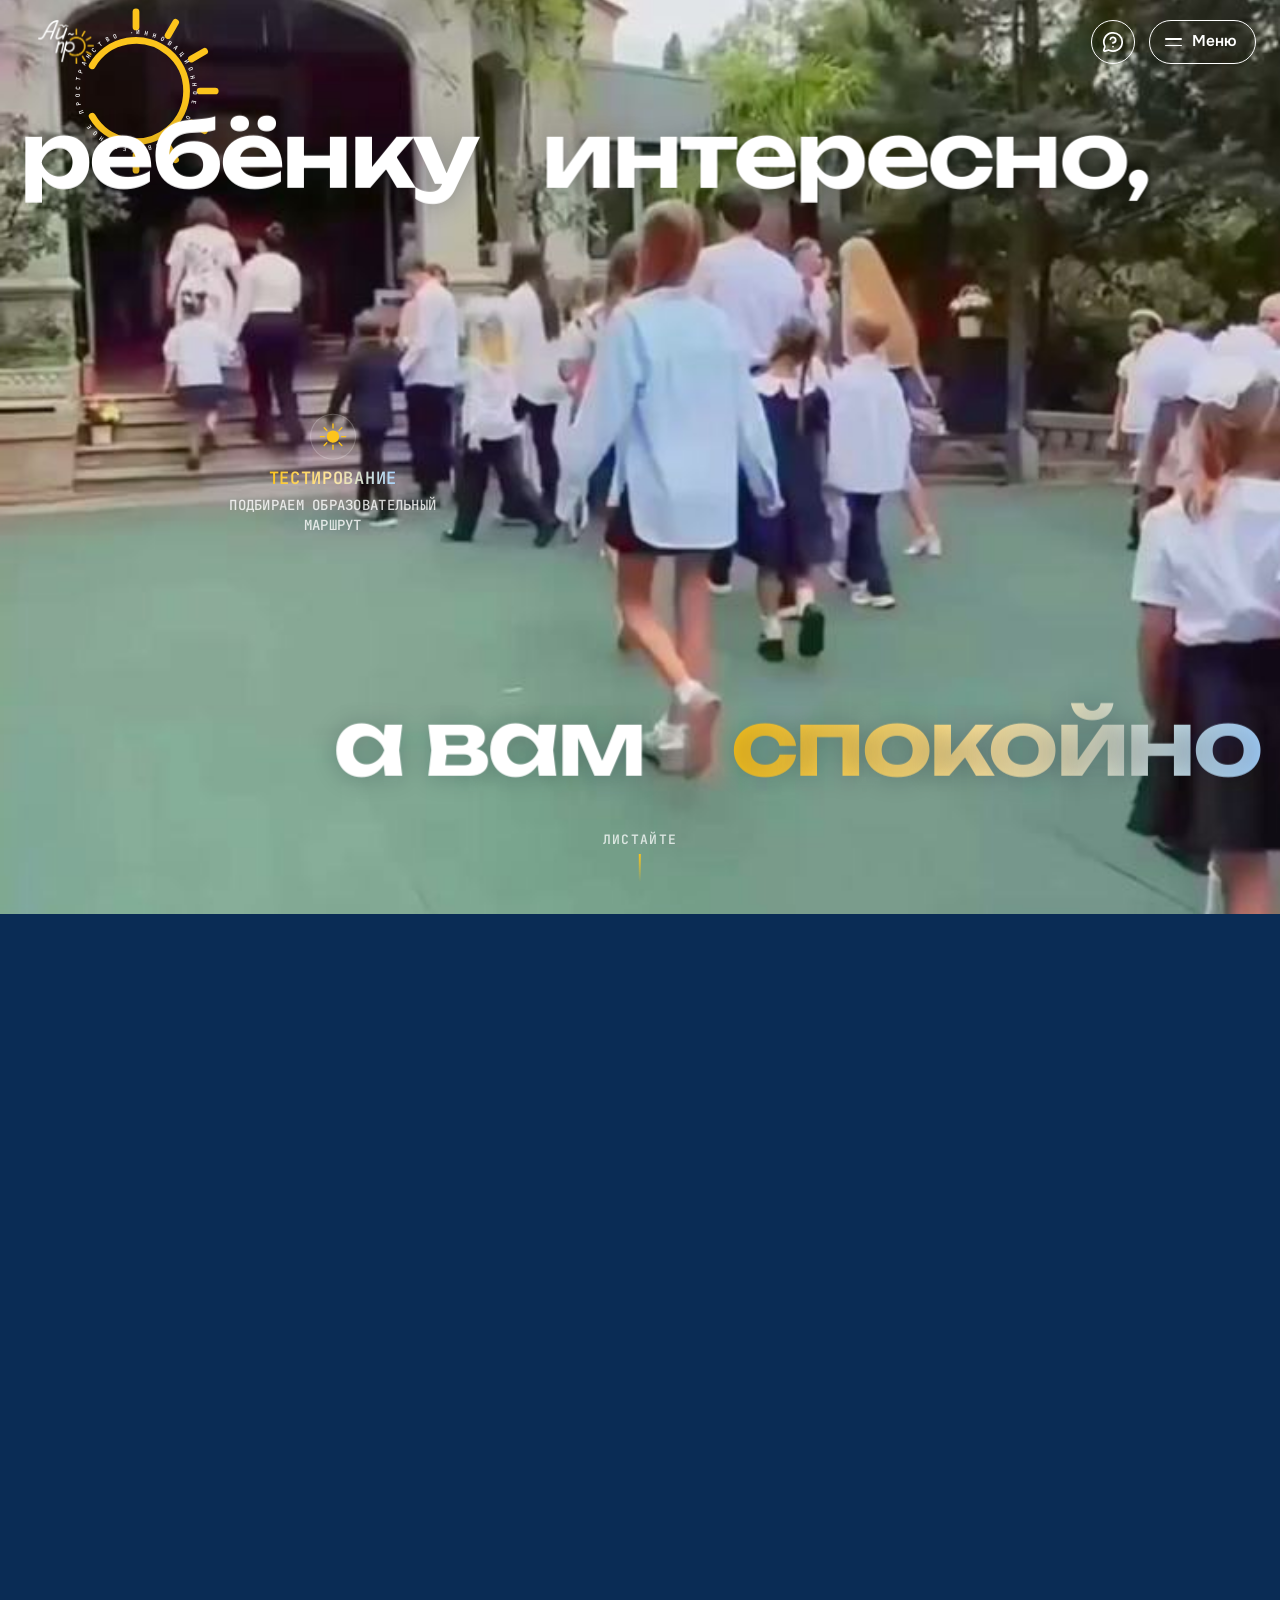
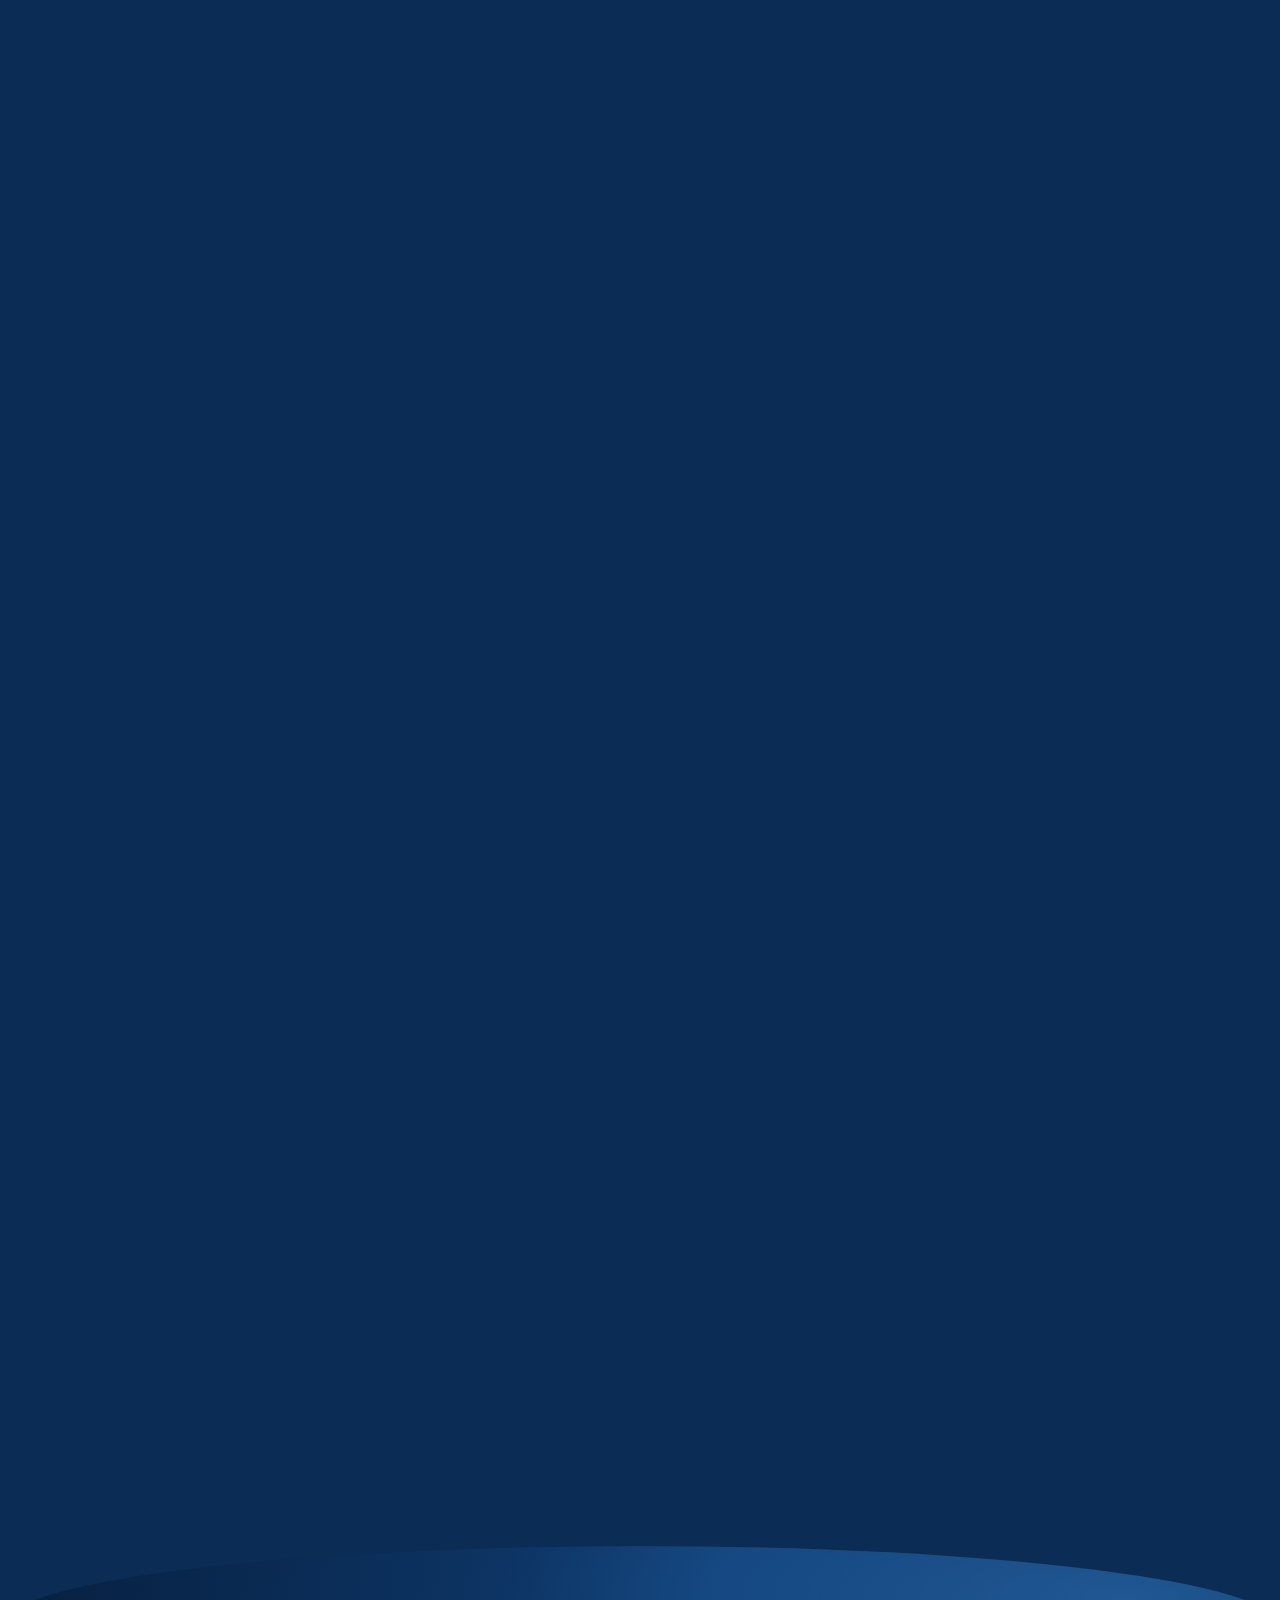
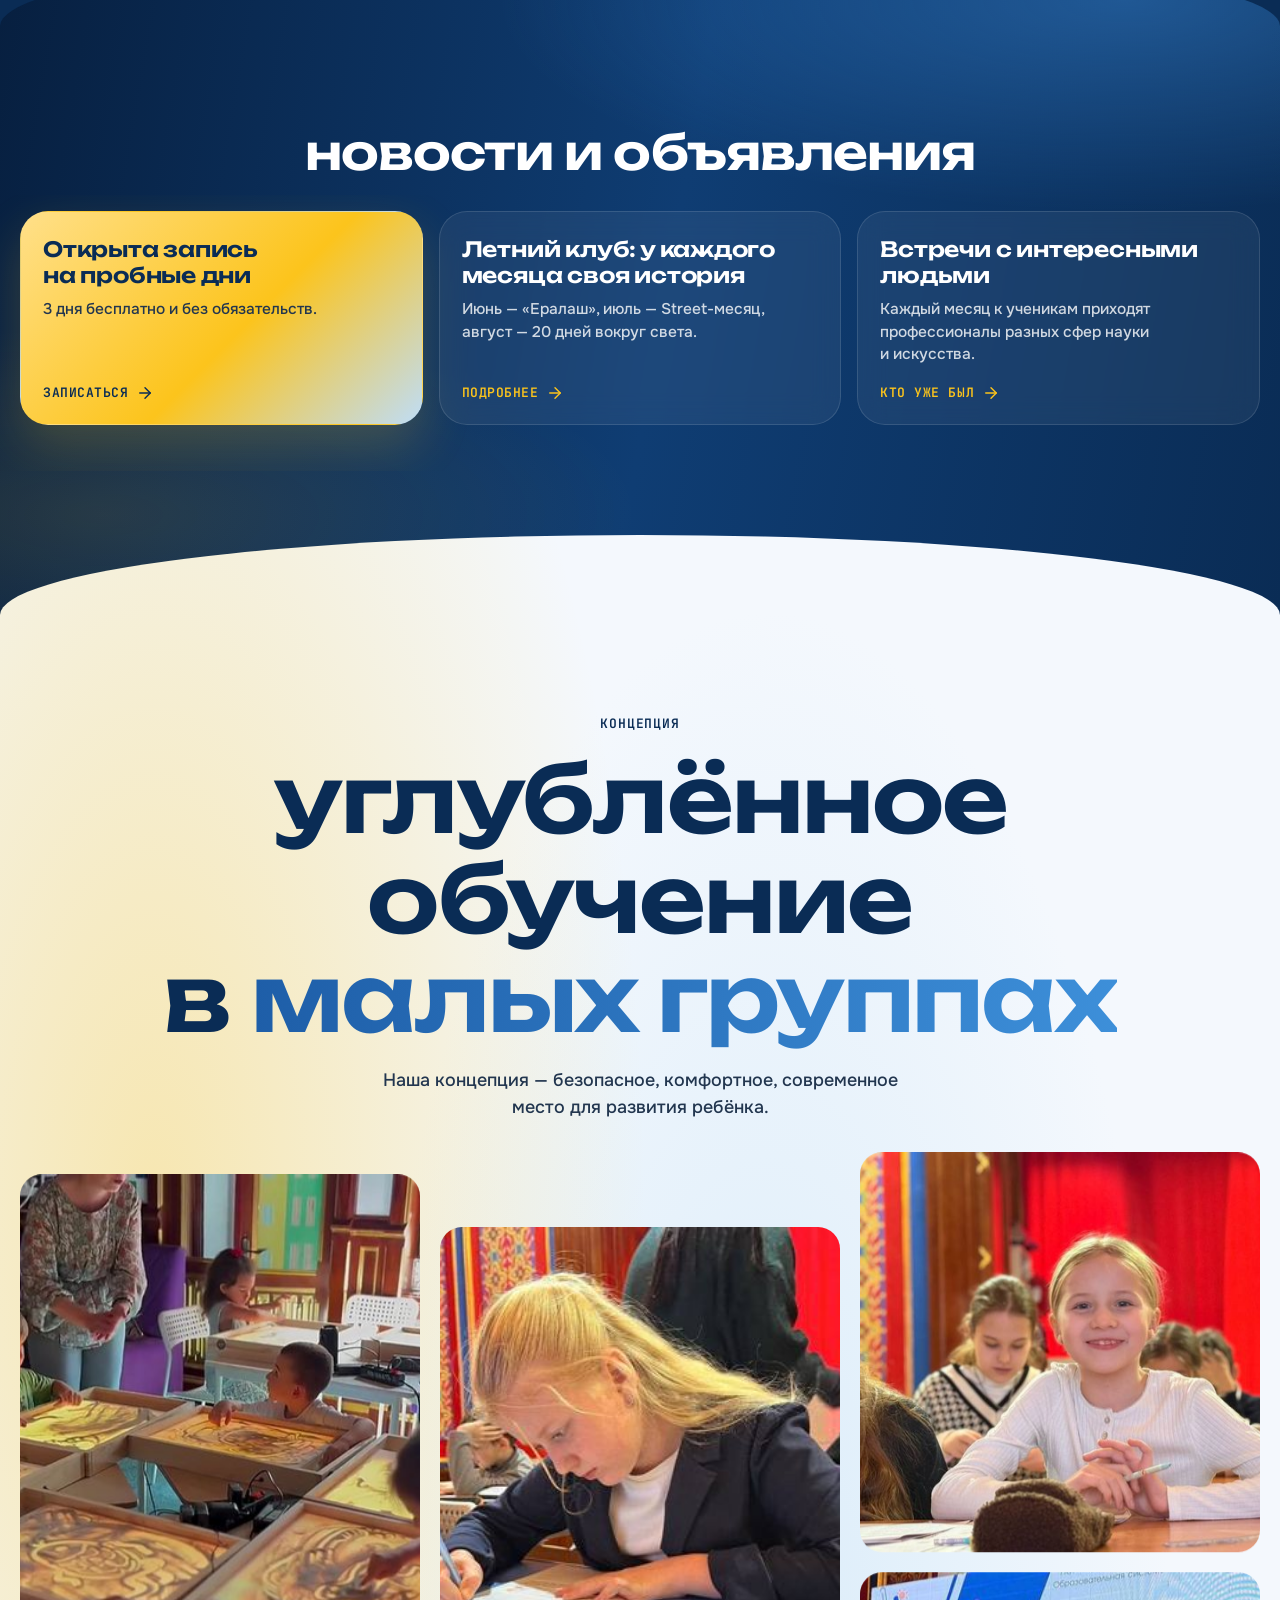
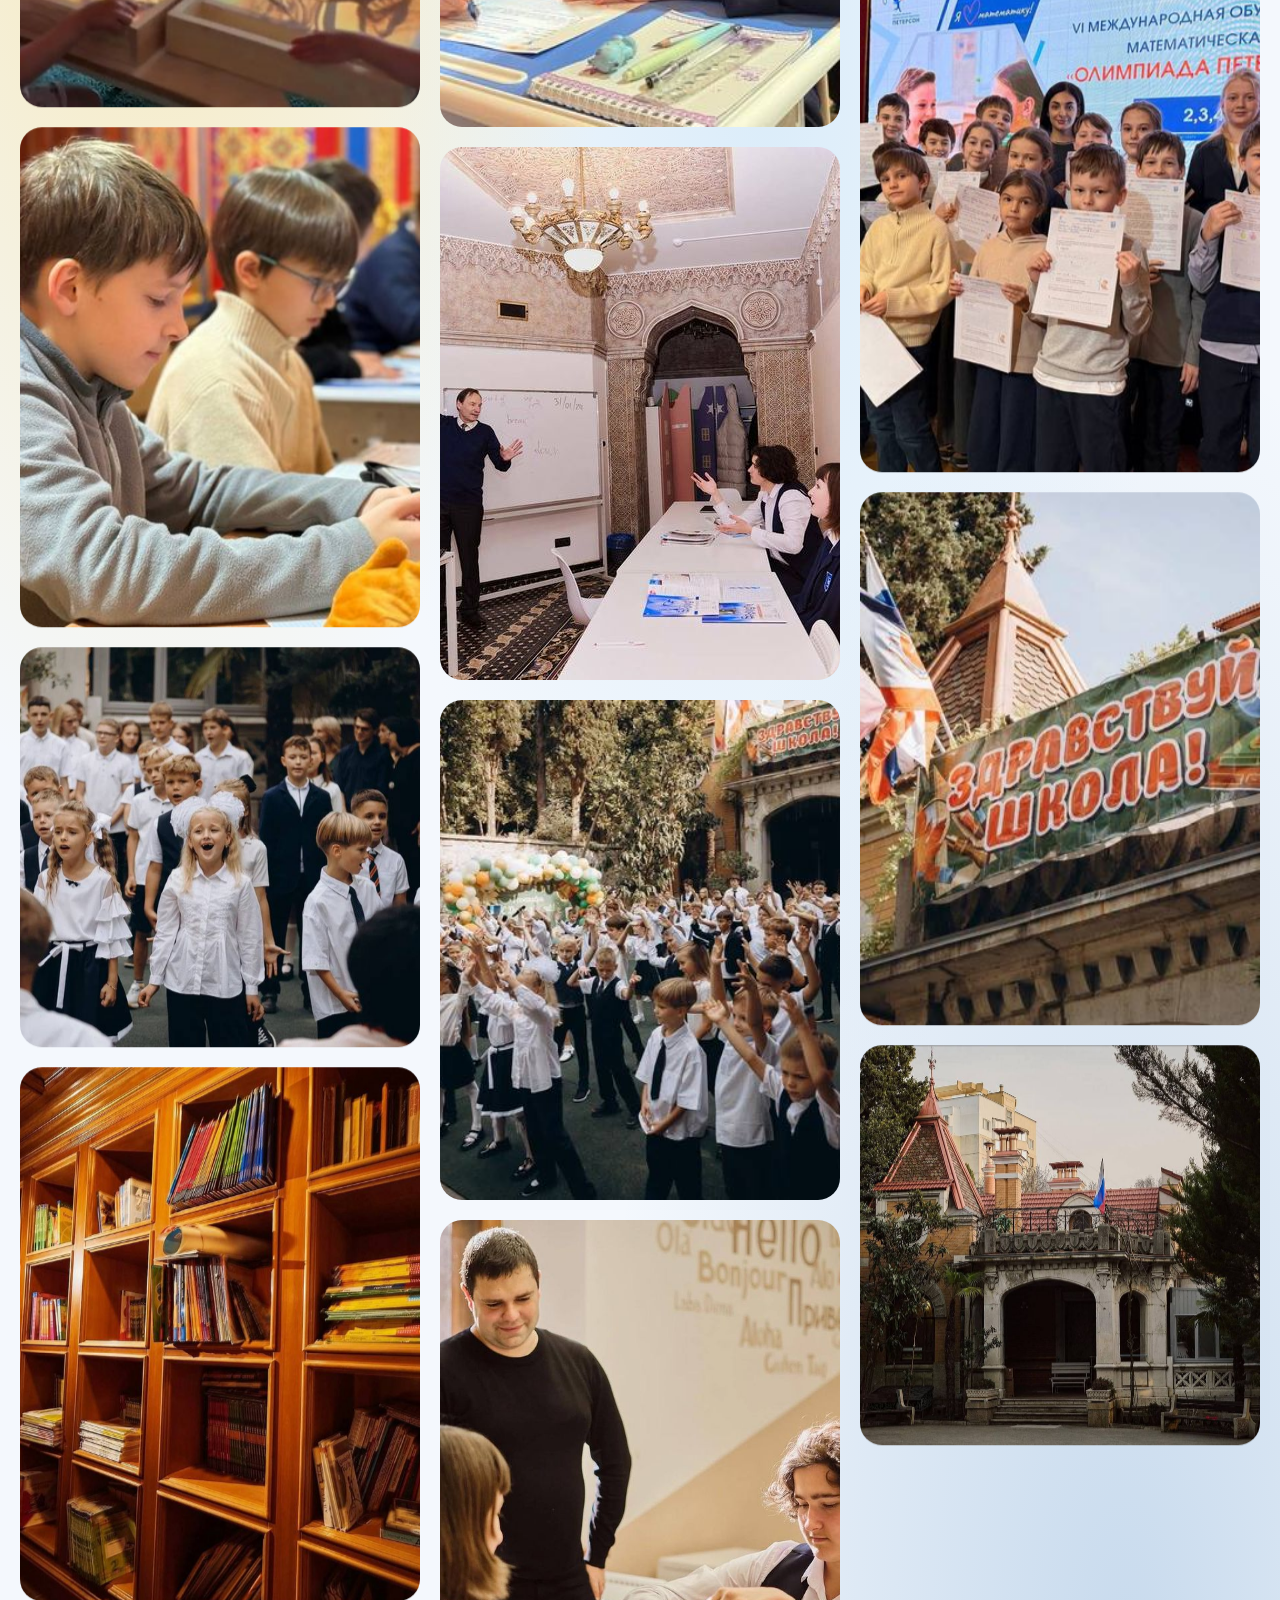
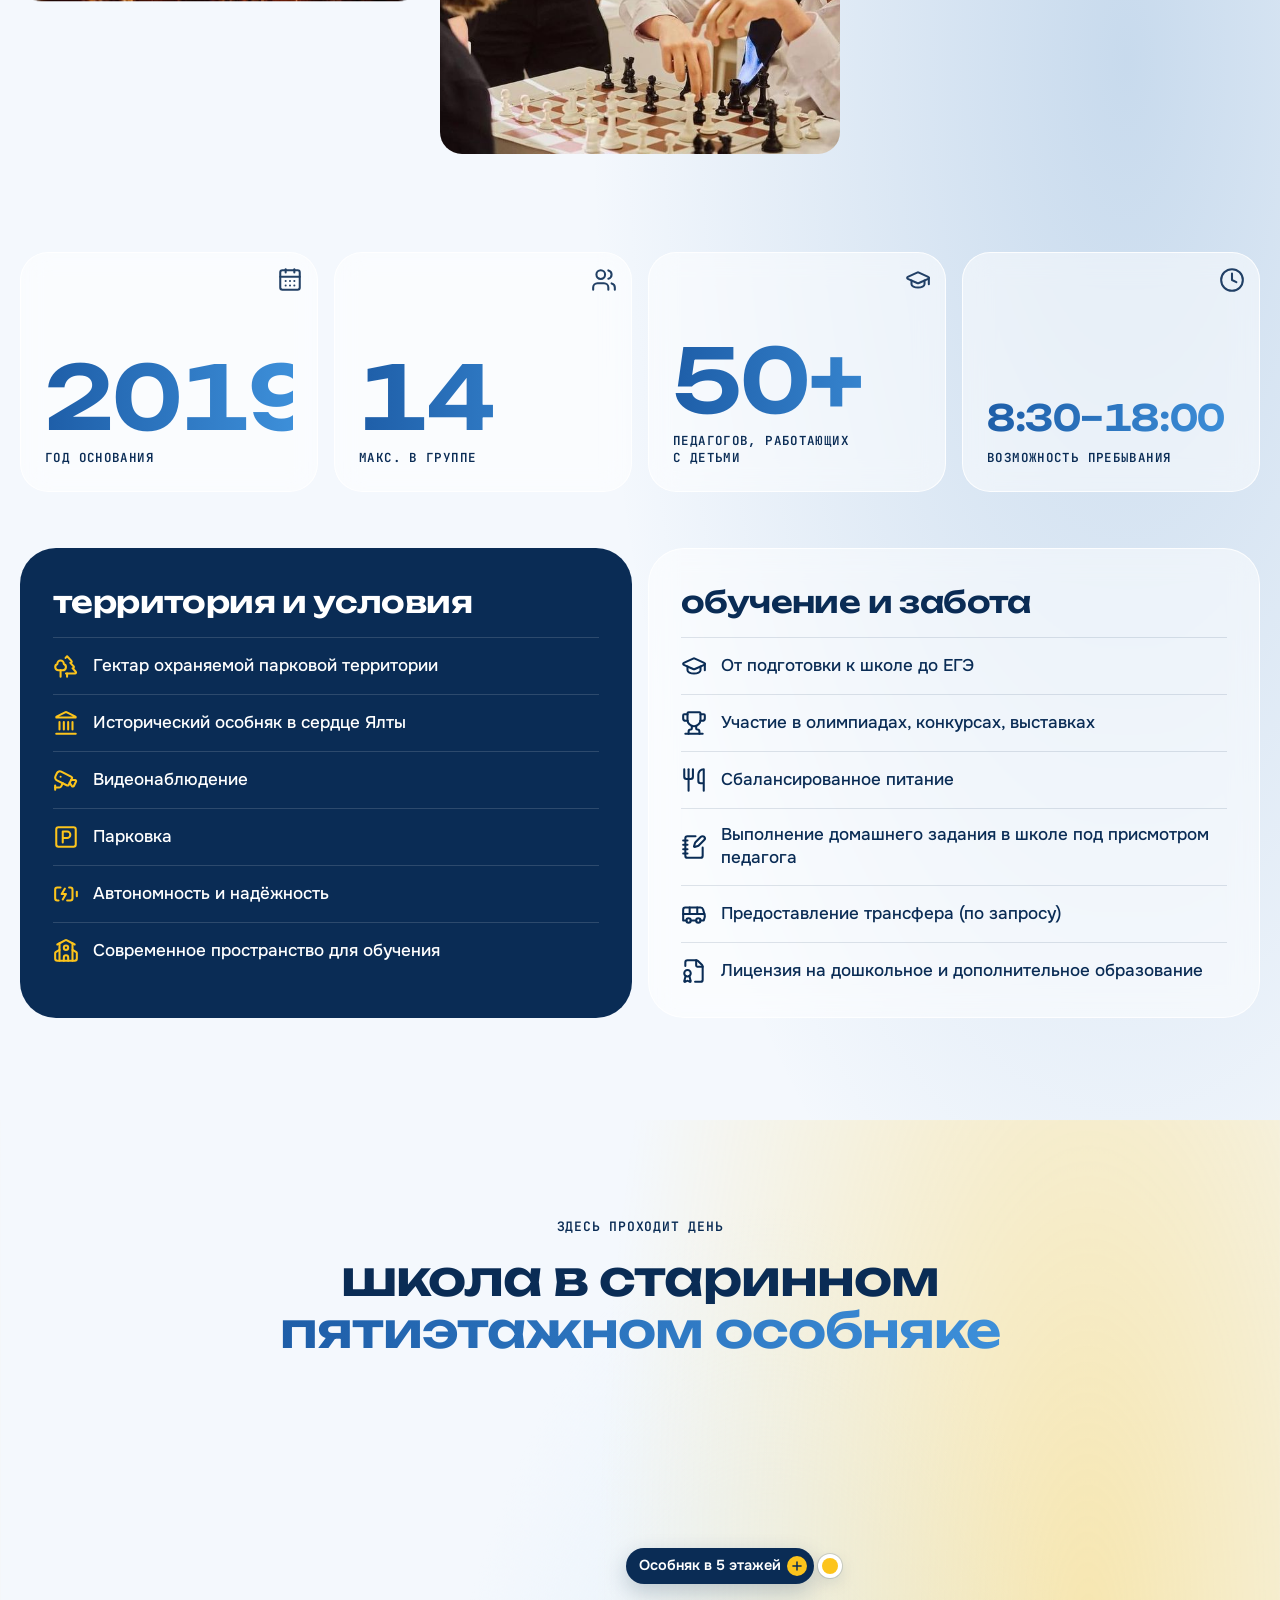
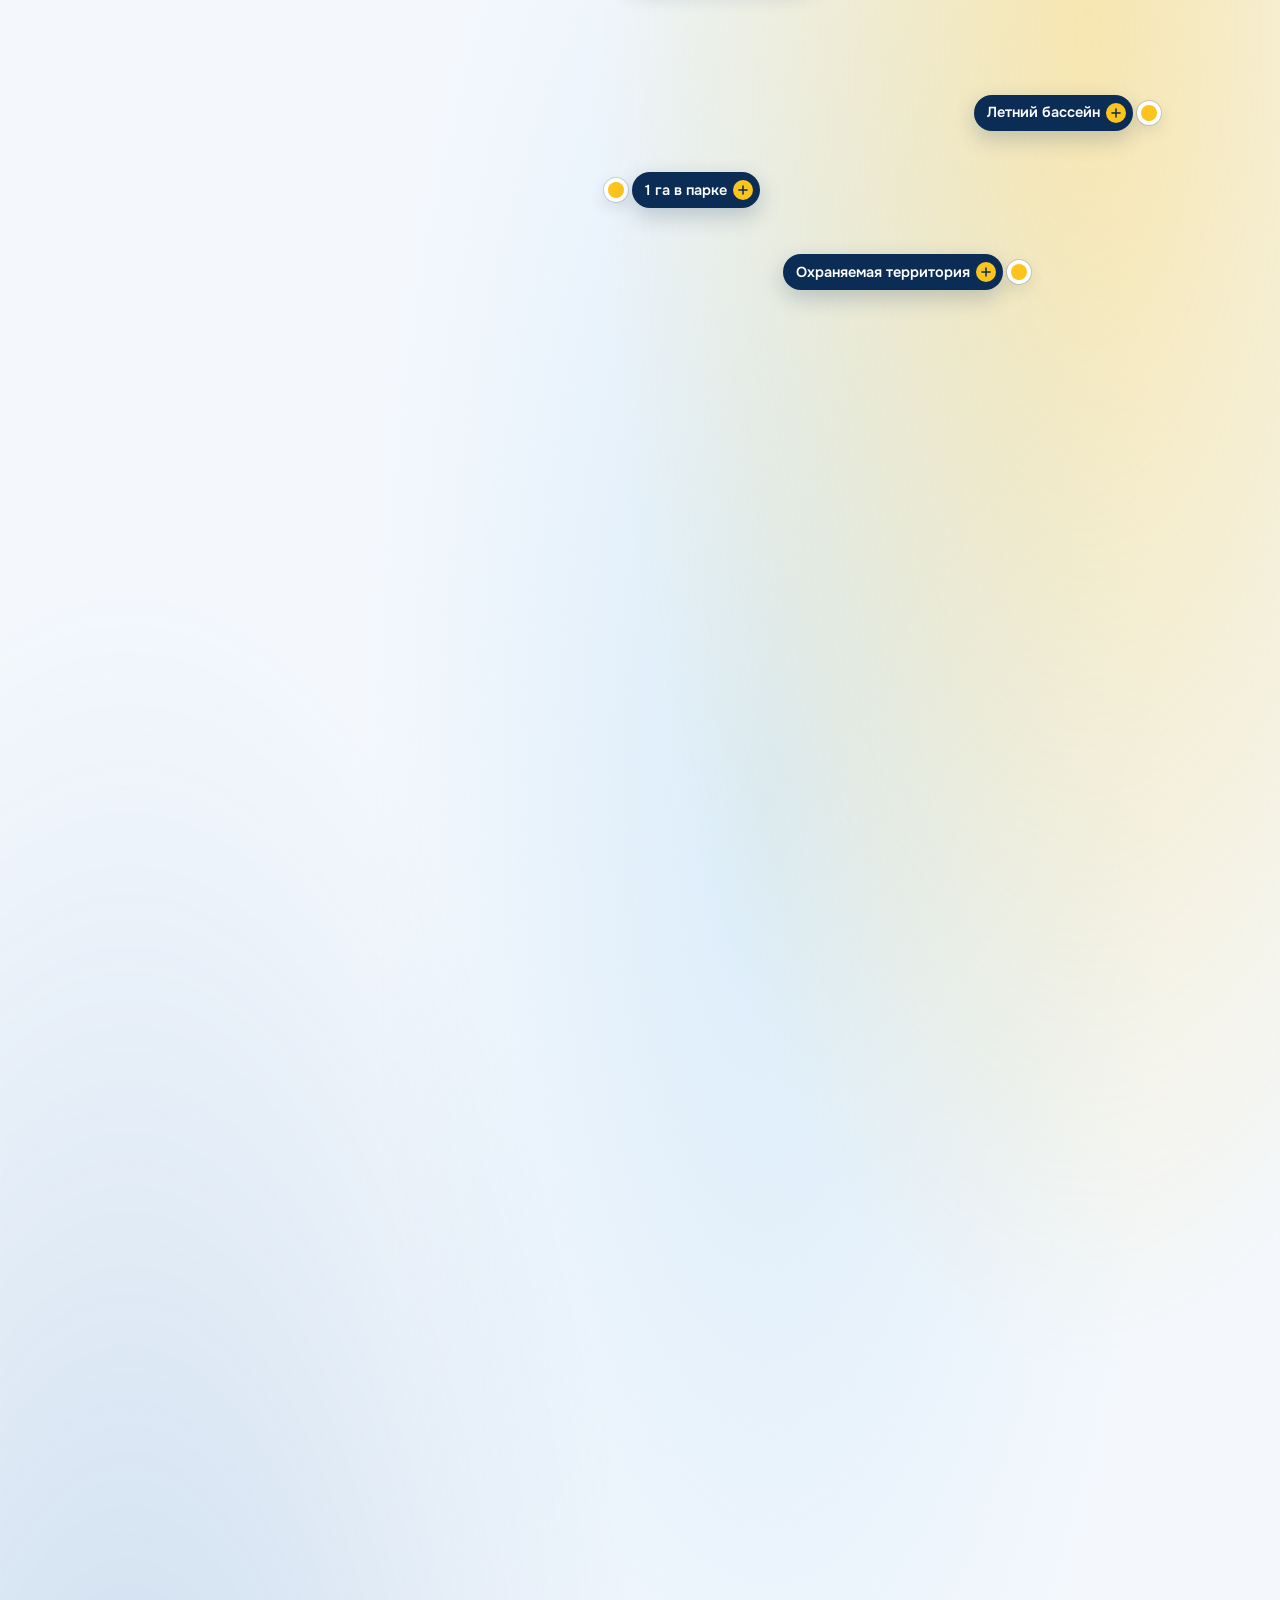
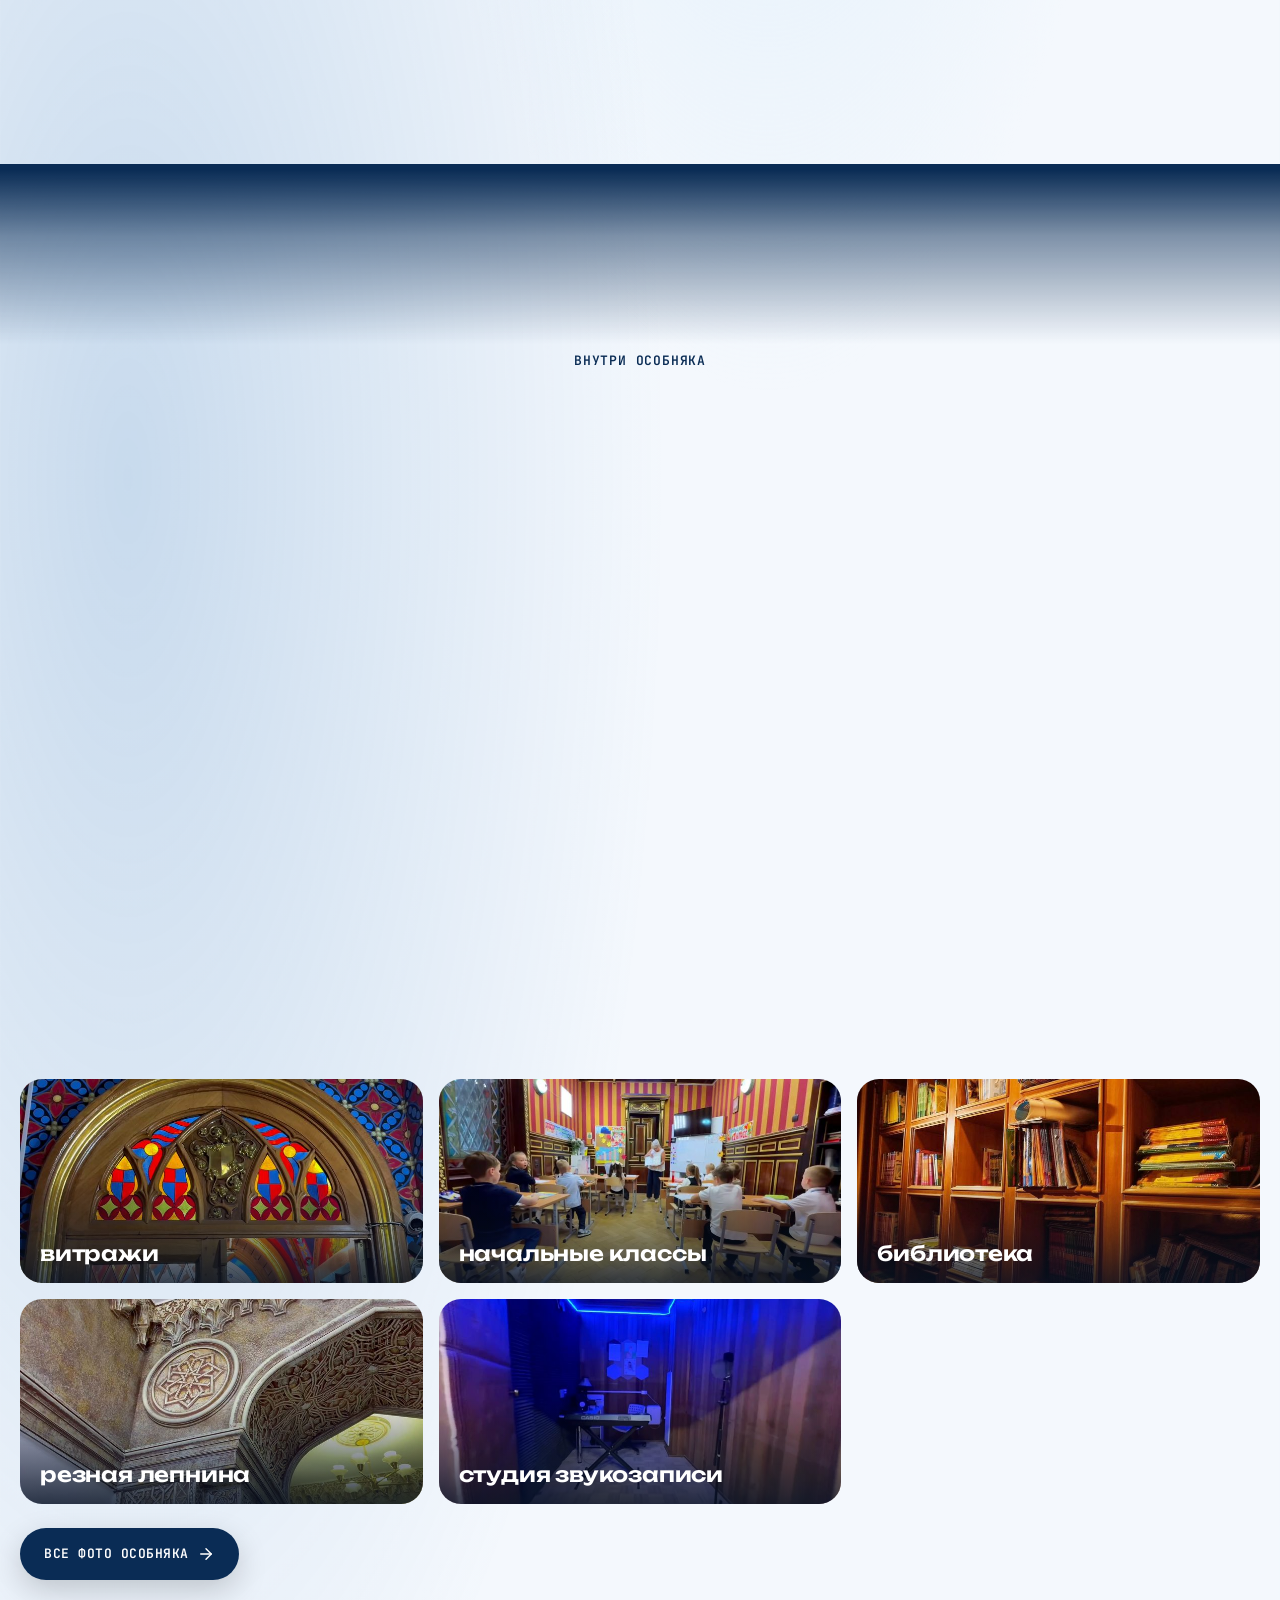
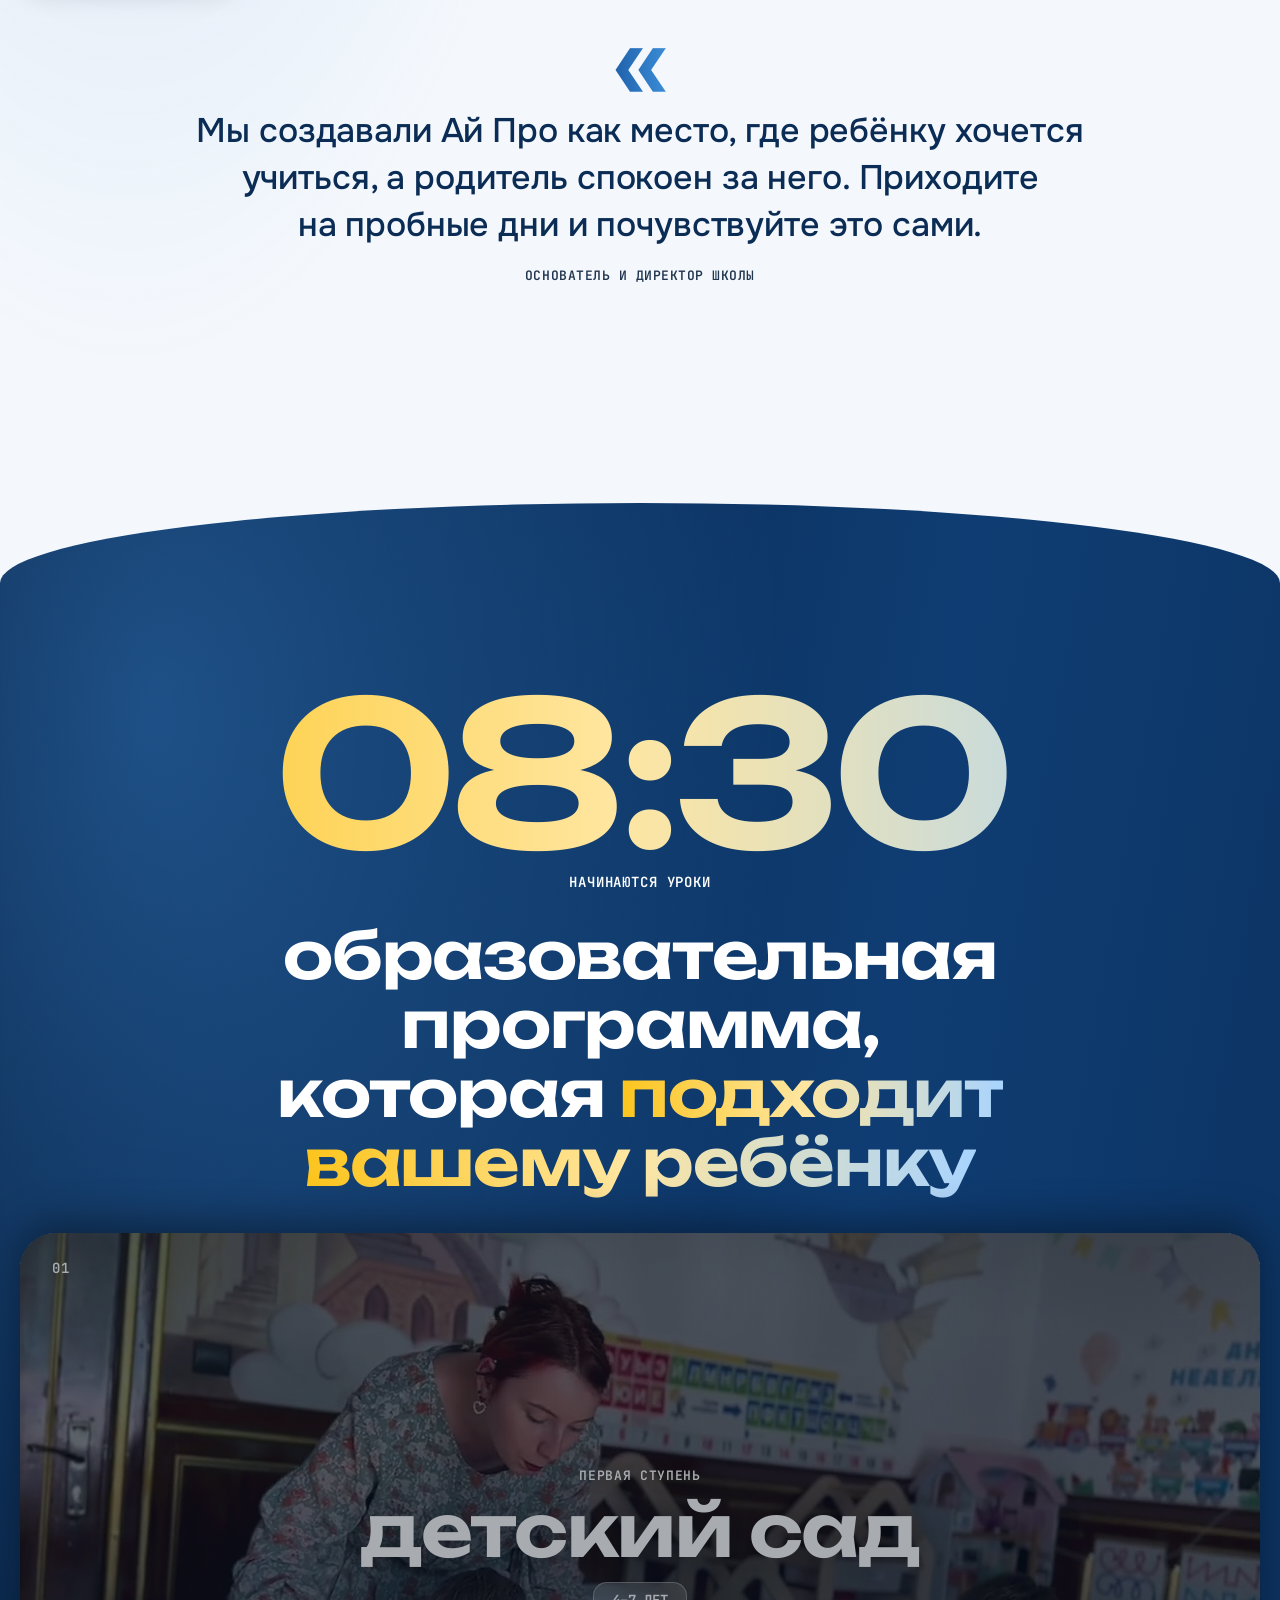
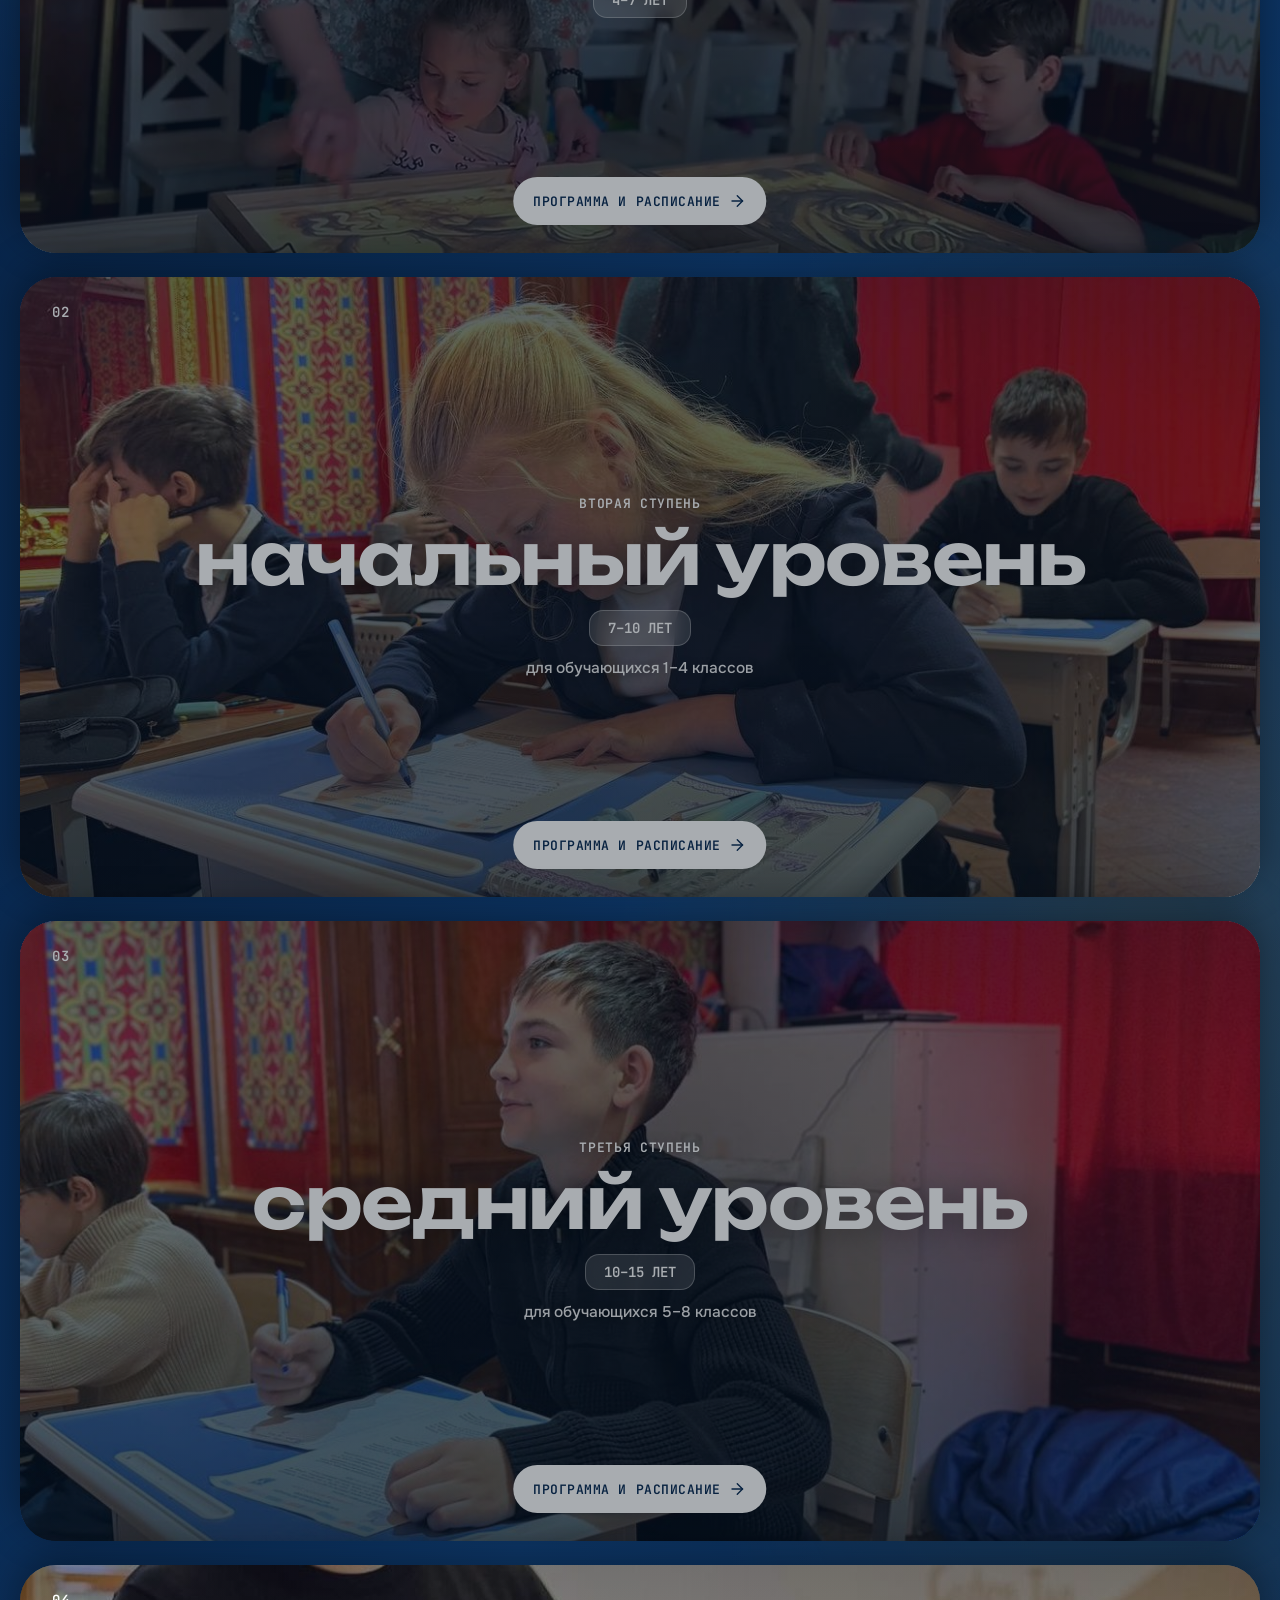
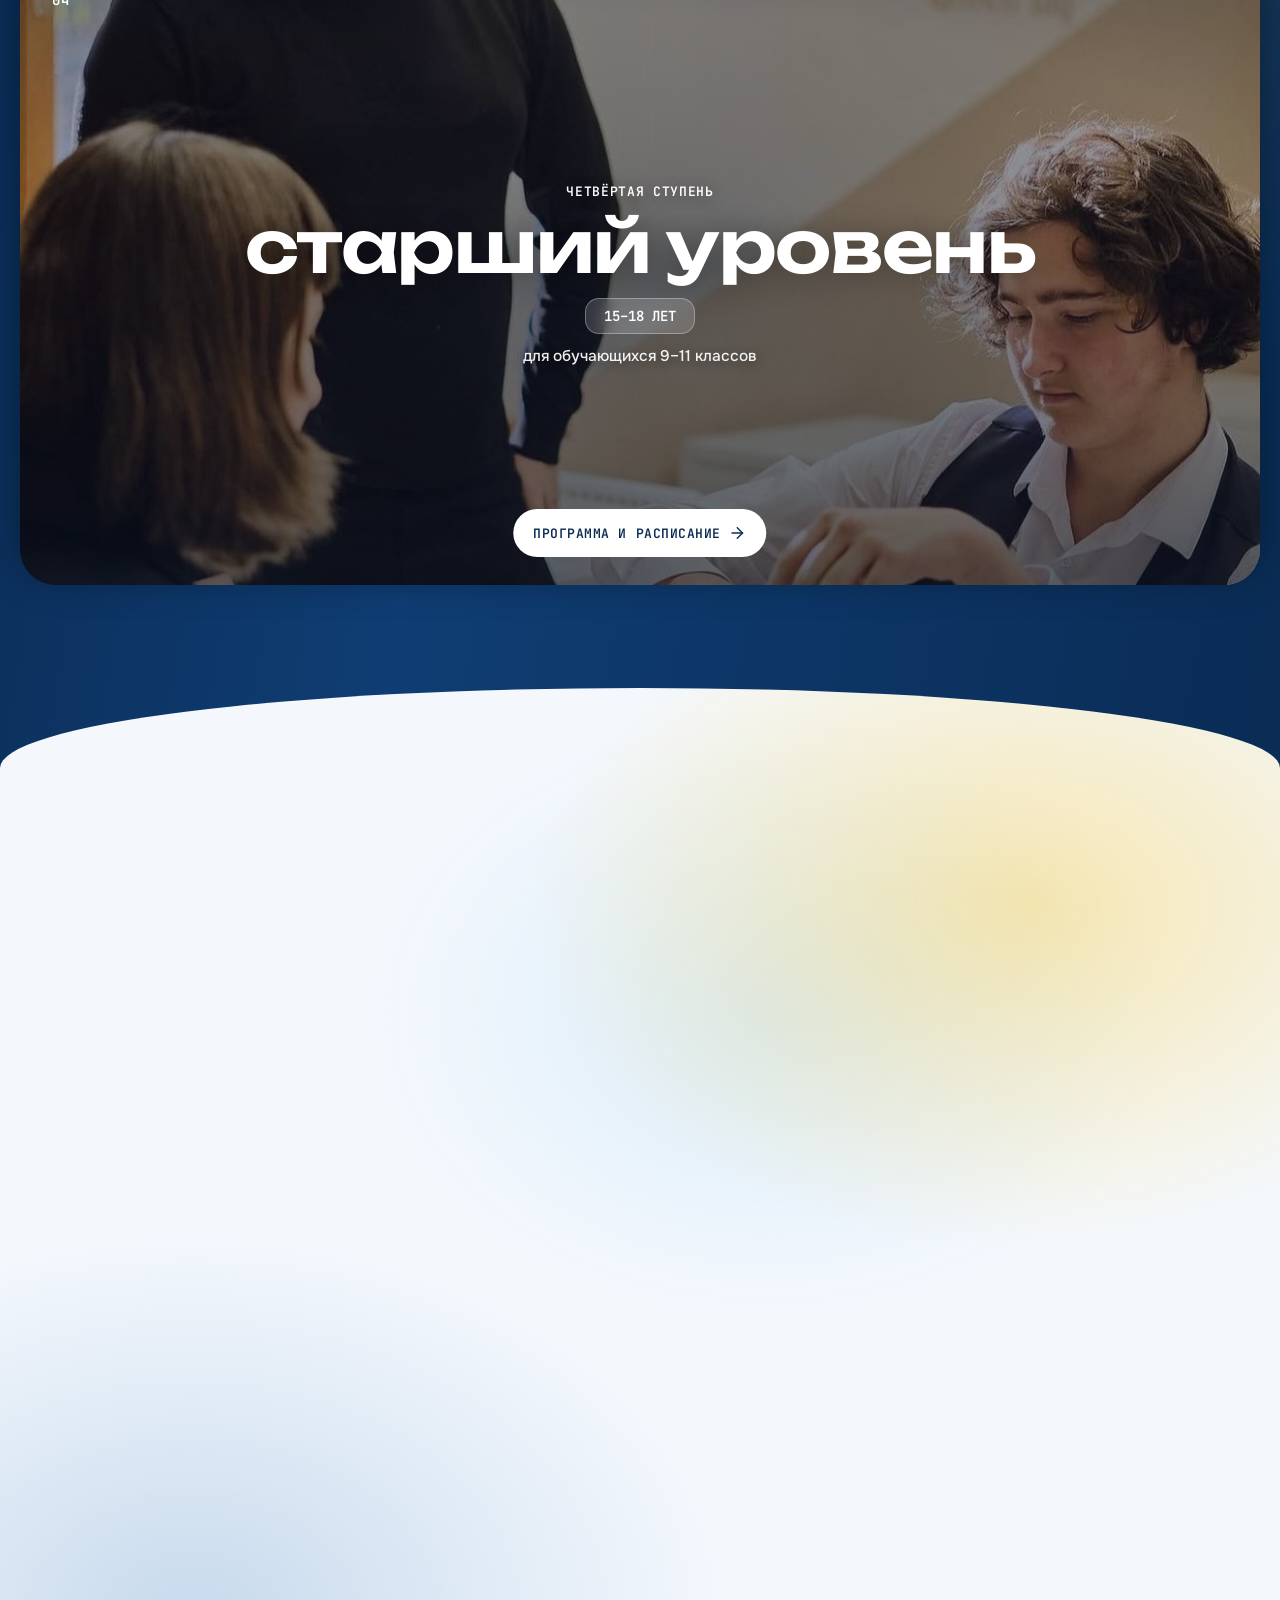
==== commit afd823e8: "C: вернул прежнюю палитру, тёмные главы — синий перелив вместо чёрного Co-Authored-By: Claude Opus 5" ====
--- a/index.html
+++ b/index.html
@@ -17,7 +17,7 @@
 <link rel="preconnect" href="https://fonts.gstatic.com" crossorigin>
 <link rel="stylesheet" href="https://fonts.googleapis.com/css2?family=Unbounded:wght@500;600;700&family=JetBrains+Mono:wght@500;600&family=Onest:wght@400;500;600;700&display=swap">
 <link rel="stylesheet" href="assets/css/site.css?v=eb2b4025">
-<link rel="stylesheet" href="assets/css/site-c.css?v=fd7122a9">
+<link rel="stylesheet" href="assets/css/site-c.css?v=3c37764b">
 <script>document.documentElement.classList.add('js');try{if(localStorage.getItem('ipro-a11y')==='1')document.documentElement.classList.add('a11y')}catch(e){}</script>
 </head>
 <body>
@@ -50,7 +50,7 @@
     <ol class="wrap rhero__steps" aria-label="Как поступить"><li class="rstep"><span class="rstep__i"><svg class="sun" viewBox="-100 -100 200 200" aria-hidden="true"><circle r="44" fill="#FCC41C"/><g class="sun__rays" stroke="#FCC41C" stroke-width="10" stroke-linecap="round"><path d="M0 -62L0 -90"/><path d="M0 62L0 90"/><path d="M-62 0L-90 0"/><path d="M62 0L90 0"/><path d="M44 -44L63 -63"/><path d="M-44 44L-63 63"/><path d="M44 44L63 63"/><path d="M-44 -44L-63 -63"/></g></svg></span><b>Пробные дни</b><small>3 дня бесплатно: знакомство и адаптация с психологом</small></li><li class="rstep"><span class="rstep__i"><svg class="sun" viewBox="-100 -100 200 200" aria-hidden="true"><circle r="44" fill="#FCC41C"/><g class="sun__rays" stroke="#FCC41C" stroke-width="10" stroke-linecap="round"><path d="M0 -62L0 -90"/><path d="M0 62L0 90"/><path d="M-62 0L-90 0"/><path d="M62 0L90 0"/><path d="M44 -44L63 -63"/><path d="M-44 44L-63 63"/><path d="M44 44L63 63"/><path d="M-44 -44L-63 -63"/></g></svg></span><b>Тестирование</b><small>подбираем образовательный маршрут</small></li><li class="rstep"><span class="rstep__i"><svg class="sun" viewBox="-100 -100 200 200" aria-hidden="true"><circle r="44" fill="#FCC41C"/><g class="sun__rays" stroke="#FCC41C" stroke-width="10" stroke-linecap="round"><path d="M0 -62L0 -90"/><path d="M0 62L0 90"/><path d="M-62 0L-90 0"/><path d="M62 0L90 0"/><path d="M44 -44L63 -63"/><path d="M-44 44L-63 63"/><path d="M44 44L63 63"/><path d="M-44 -44L-63 -63"/></g></svg></span><b>Зачисление</b><small>круглый год, при наличии мест</small></li></ol>
   </div>
 </section>
-<section class="sc sc--dark is-cut news" id="news" data-title="Новости" data-tone="dark" style="--s0:#0F3F75;--sb:#0C3260;--s1:#08264A;--s2:#08264A">
+<section class="sc sc--dark is-cut news" id="news" data-title="Новости" data-tone="dark" style="--s0:#0F3F75;--sb:#0C3665;--s1:#0A2C55;--s2:#0A2C55">
   <div class="wrap">
     <h2 class="news__h">Новости и объявления</h2>
     <div class="carousel carousel--news">
@@ -60,7 +60,7 @@
   </div>
   <script type="application/json" id="newsSeed">[{"title": "Открыта запись на пробные дни", "text": "3 дня бесплатно и без обязательств.", "date": "", "link": "#signup", "link_text": "Записаться", "pin": true}, {"title": "Летний клуб: у каждого месяца своя история", "text": "Июнь — «Ералаш», июль — Street-месяц, август — 20 дней вокруг света.", "date": "", "link": "#summer", "link_text": "Подробнее"}, {"title": "Встречи с интересными людьми", "text": "Каждый месяц к ученикам приходят профессионалы разных сфер науки и искусства.", "date": "", "link": "#extra", "link_text": "Кто уже был"}]</script>
 </section>
-<section class="sc sc--light is-cut concept" id="concept" data-title="Концепция" data-tone="light" style="--s0:#08264A;--sb:#FDFBF8;--s1:#FBF7EF;--s2:#FBF7EF">
+<section class="sc sc--light is-cut concept" id="concept" data-title="Концепция" data-tone="light" style="--s0:#0A2C55;--sb:#EDF6FC;--s1:#D8EBF9;--s2:#FFF1C2">
   <div class="wrap concept__head">
     <p class="kick">Концепция</p>
     <h2 class="h2 h2--xl" data-split>Углублённое обучение в <em>малых группах</em></h2>
@@ -72,7 +72,7 @@
     <div class="grps"><article class="grp grp--deep rv"><h3>Территория и условия</h3><ul class="il"><li><svg class="i" aria-hidden="true"><use href="#i-trees"/></svg><span>Гектар охраняемой парковой территории</span></li><li><svg class="i" aria-hidden="true"><use href="#i-landmark"/></svg><span>Исторический особняк в сердце Ялты</span></li><li><svg class="i" aria-hidden="true"><use href="#i-cctv"/></svg><span>Видеонаблюдение</span></li><li><svg class="i" aria-hidden="true"><use href="#i-square-parking"/></svg><span>Парковка</span></li><li><svg class="i" aria-hidden="true"><use href="#i-battery-charging"/></svg><span>Автономность и надёжность</span></li><li><svg class="i" aria-hidden="true"><use href="#i-school"/></svg><span>Современное пространство для обучения</span></li></ul></article><article class="grp grp--light rv"><h3>Обучение и забота</h3><ul class="il"><li><svg class="i" aria-hidden="true"><use href="#i-graduation-cap"/></svg><span>От подготовки к школе до ЕГЭ</span></li><li><svg class="i" aria-hidden="true"><use href="#i-trophy"/></svg><span>Участие в олимпиадах, конкурсах, выставках</span></li><li><svg class="i" aria-hidden="true"><use href="#i-utensils"/></svg><span>Сбалансированное питание</span></li><li><svg class="i" aria-hidden="true"><use href="#i-notebook-pen"/></svg><span>Выполнение домашнего задания в школе под присмотром педагога</span></li><li><svg class="i" aria-hidden="true"><use href="#i-bus"/></svg><span>Предоставление трансфера (по запросу)</span></li><li><svg class="i" aria-hidden="true"><use href="#i-file-badge"/></svg><span>Лицензия на дошкольное и дополнительное образование</span></li></ul></article></div>
   </div>
 </section>
-<section class="sc sc--light is-cut about" id="about" data-title="О школе" data-tone="light" style="--s0:#FBF7EF;--sb:#F9FBFE;--s1:#F2F7FD;--s2:#F2F7FD">
+<section class="sc sc--light about" id="about" data-title="О школе" data-tone="light" style="--s0:#FFF1C2;--sb:#FFF2CC;--s1:#FFF4D6;--s2:#DCEEFF">
   <div class="estate" data-seq="estate" data-frames="61" data-path="assets/seq/estate" data-ext="webp">
     <div class="pin">
       <canvas aria-hidden="true"></canvas>
@@ -96,7 +96,7 @@
     </figure>
   </div>
 </section>
-<section class="sc sc--dark is-cut programs" id="programs" data-title="Программы и расписание" data-tone="dark" style="--s0:#F2F7FD;--sb:#7E92A9;--s1:#0A2C55;--s2:#0A2C55">
+<section class="sc sc--dark is-cut programs" id="programs" data-title="Программы и расписание" data-tone="dark" style="--s0:#DCEEFF;--sb:#738DAA;--s1:#0A2C55;--s2:#0A2C55">
   <div class="wrap">
     <div class="th rv" data-arc="0.2"><div class="th__sky" aria-hidden="true"><svg class="th__arc" viewBox="0 0 1000 120" preserveAspectRatio="none"><path d="M10 116 Q500 -56 990 116"/></svg><span class="th__sun" style="left:20.60%;top:50.80%"><svg class="sun" viewBox="-100 -100 200 200" aria-hidden="true"><circle r="44" fill="#FCC41C"/><g class="sun__rays" stroke="#FCC41C" stroke-width="10" stroke-linecap="round"><path d="M0 -62L0 -90"/><path d="M0 62L0 90"/><path d="M-62 0L-90 0"/><path d="M62 0L90 0"/><path d="M44 -44L63 -63"/><path d="M-44 44L-63 63"/><path d="M44 44L63 63"/><path d="M-44 -44L-63 -63"/></g></svg></span></div><p class="th__t"><span class="th__clock" data-time="08:30" aria-hidden="true">08:30</span><span class="vh">08:30</span></p><p class="th__s">Начинаются уроки</p></div>
     <h2 class="h2 h2--long" data-split>Образовательная программа, которая <em>подходит вашему ребёнку</em></h2>
@@ -123,20 +123,20 @@
     </a></div>
   </div>
 </section>
-<section class="sc sc--light is-cut food" id="food" data-title="Питание" data-tone="light" style="--s0:#0A2C55;--sb:#FDFBF8;--s1:#FBF7EF;--s2:#FBF7EF">
+<section class="sc sc--light is-cut food" id="food" data-title="Питание" data-tone="light" style="--s0:#0A2C55;--sb:#E9F4FD;--s1:#CFE6FB;--s2:#FFF1C2">
   <div class="wrap split">
     <div class="split__txt"><div class="th rv" data-arc="0.5"><div class="th__sky" aria-hidden="true"><svg class="th__arc" viewBox="0 0 1000 120" preserveAspectRatio="none"><path d="M10 116 Q500 -56 990 116"/></svg><span class="th__sun" style="left:50.00%;top:25.00%"><svg class="sun" viewBox="-100 -100 200 200" aria-hidden="true"><circle r="44" fill="#FCC41C"/><g class="sun__rays" stroke="#FCC41C" stroke-width="10" stroke-linecap="round"><path d="M0 -62L0 -90"/><path d="M0 62L0 90"/><path d="M-62 0L-90 0"/><path d="M62 0L90 0"/><path d="M44 -44L63 -63"/><path d="M-44 44L-63 63"/><path d="M44 44L63 63"/><path d="M-44 -44L-63 -63"/></g></svg></span></div><p class="th__t"><span class="th__clock" data-time="12:40" aria-hidden="true">12:40</span><span class="vh">12:40</span></p><p class="th__s">Время обеда</p></div><h2 class="h2" data-split>Своя кухня и <em>горячее питание</em></h2><ul class="il rv"><li><svg class="i" aria-hidden="true"><use href="#i-clock"/></svg><span>3 раза в день</span></li><li><svg class="i" aria-hidden="true"><use href="#i-salad"/></svg><span>Шведский стол</span></li><li><svg class="i" aria-hidden="true"><use href="#i-carrot"/></svg><span>Свежие фермерские продукты</span></li><li><svg class="i" aria-hidden="true"><use href="#i-wheat-off"/></svg><span>Меню под возраст, с учётом аллергий</span></li></ul></div>
     <figure class="ph ph--tall rv"><img width="960" height="1280" src="assets/img/food.jpg" alt="Дети выбирают еду на шведском столе" loading="lazy"></figure>
   </div>
 </section>
-<section class="sc sc--light is-cut teachers" id="teachers" data-title="Педагоги" data-tone="light" style="--s0:#FBF7EF;--sb:#FFFCF4;--s1:#FFF8E6;--s2:#FFF8E6">
+<section class="sc sc--dark is-cut teachers" id="teachers" data-title="Педагоги" data-tone="dark" style="--s0:#FFF1C2;--sb:#848E8C;--s1:#0A2C55;--s2:#0A2C55">
   <div class="wrap">
     <p class="kick">Взрослые рядом</p>
     <h2 class="h2 h2--long" data-split>Профессиональная команда <em>педагогов Ай Про</em></h2>
     <div class="people"><figure class="person rv"><span class="person__ph"><img width="1600" height="1067" src="assets/img/ped-argat.jpg" srcset="assets/img/ped-argat-sm.jpg 640w, assets/img/ped-argat.jpg 1600w" sizes="(max-width: 900px) 46vw, 300px" alt="Андрей Аргат" loading="lazy"></span><figcaption><b>Андрей Аргат</b><span>Тренер по гимнастике</span></figcaption></figure><figure class="person rv"><span class="person__ph"><img width="734" height="1100" src="assets/img/ped-veselova.jpg" srcset="assets/img/ped-veselova-sm.jpg 427w, assets/img/ped-veselova.jpg 734w" sizes="(max-width: 900px) 46vw, 300px" alt="Елена Веселова" loading="lazy"></span><figcaption><b>Елена Веселова</b><span>Английский язык</span></figcaption></figure><figure class="person rv"><span class="person__ph"><img width="734" height="1100" src="assets/img/ped-gordienko.jpg" srcset="assets/img/ped-gordienko-sm.jpg 427w, assets/img/ped-gordienko.jpg 734w" sizes="(max-width: 900px) 46vw, 300px" alt="Оксана Гордиенко" loading="lazy"></span><figcaption><b>Оксана Гордиенко</b><span>Русский язык и литература</span></figcaption></figure><figure class="person rv"><span class="person__ph"><img width="734" height="1100" src="assets/img/ped-melnikova.jpg" srcset="assets/img/ped-melnikova-sm.jpg 427w, assets/img/ped-melnikova.jpg 734w" sizes="(max-width: 900px) 46vw, 300px" alt="Мария Мельникова" loading="lazy"></span><figcaption><b>Мария Мельникова</b><span>Педагог начальной школы</span></figcaption></figure></div>
   </div>
 </section>
-<section class="sc sc--light is-cut safety" id="safety" data-title="Безопасность" data-tone="light" style="--s0:#FFF8E6;--sb:#F9FBFE;--s1:#F2F7FD;--s2:#F2F7FD">
+<section class="sc sc--light is-cut safety" id="safety" data-title="Безопасность" data-tone="light" style="--s0:#0A2C55;--sb:#FFF7DD;--s1:#FFEDB3;--s2:#DCEEFF">
   <div class="wrap">
     <p class="kick">Пока вы на работе</p>
     <h2 class="h2" data-split>Спокойно за <em>ребёнка</em></h2>
@@ -146,7 +146,7 @@
     </div>
   </div>
 </section>
-<section class="sc sc--dark is-cut extra" id="extra" data-title="Авторская программа" data-tone="dark" style="--s0:#F2F7FD;--sb:#7E92A9;--s1:#0A2C55;--s2:#0A2C55">
+<section class="sc sc--dark is-cut extra" id="extra" data-title="Авторская программа" data-tone="dark" style="--s0:#DCEEFF;--sb:#738DAA;--s1:#0A2C55;--s2:#0A2C55">
   <div class="wrap">
     <div class="th rv" data-arc="0.66"><div class="th__sky" aria-hidden="true"><svg class="th__arc" viewBox="0 0 1000 120" preserveAspectRatio="none"><path d="M10 116 Q500 -56 990 116"/></svg><span class="th__sun" style="left:65.68%;top:32.34%"><svg class="sun" viewBox="-100 -100 200 200" aria-hidden="true"><circle r="44" fill="#FCC41C"/><g class="sun__rays" stroke="#FCC41C" stroke-width="10" stroke-linecap="round"><path d="M0 -62L0 -90"/><path d="M0 62L0 90"/><path d="M-62 0L-90 0"/><path d="M62 0L90 0"/><path d="M44 -44L63 -63"/><path d="M-44 44L-63 63"/><path d="M44 44L63 63"/><path d="M-44 -44L-63 -63"/></g></svg></span></div><p class="th__t"><span class="th__clock" data-time="14:30" aria-hidden="true">14:30</span><span class="vh">14:30</span></p><p class="th__s">После уроков</p></div>
     <h2 class="h2 h2--long" data-split>Авторская программа дополнительного образования в <em>Ай Про</em></h2>
@@ -168,7 +168,7 @@
     </div>
   </div>
 </section>
-<section class="sc sc--light is-cut transfer" id="transfer" data-title="Трансфер" data-tone="light" style="--s0:#0A2C55;--sb:#F9FBFE;--s1:#F2F7FD;--s2:#F2F7FD">
+<section class="sc sc--light is-cut transfer" id="transfer" data-title="Трансфер" data-tone="light" style="--s0:#0A2C55;--sb:#EFF7FF;--s1:#DCEEFF;--s2:#FFE7A0">
   <div class="wrap">
     <div class="split">
       <div class="split__txt"><div class="th rv" data-arc="0.9"><div class="th__sky" aria-hidden="true"><svg class="th__arc" viewBox="0 0 1000 120" preserveAspectRatio="none"><path d="M10 116 Q500 -56 990 116"/></svg><span class="th__sun" style="left:89.20%;top:70.87%"><svg class="sun" viewBox="-100 -100 200 200" aria-hidden="true"><circle r="44" fill="#FCC41C"/><g class="sun__rays" stroke="#FCC41C" stroke-width="10" stroke-linecap="round"><path d="M0 -62L0 -90"/><path d="M0 62L0 90"/><path d="M-62 0L-90 0"/><path d="M62 0L90 0"/><path d="M44 -44L63 -63"/><path d="M-44 44L-63 63"/><path d="M44 44L63 63"/><path d="M-44 -44L-63 -63"/></g></svg></span></div><p class="th__t"><span class="th__clock" data-time="18:00" aria-hidden="true">18:00</span><span class="vh">18:00</span></p><p class="th__s">Пора домой</p></div><h2 class="h2" data-split>Трансфер по <em>маршруту</em></h2><p class="lead rv">Утром — в школу, вечером — домой.</p><ul class="il rv"><li><svg class="i" aria-hidden="true"><use href="#i-bus"/></svg><span>5 комфортабельных автобусов, которые ходят по разным маршрутам</span></li><li><svg class="i" aria-hidden="true"><use href="#i-hand-coins"/></svg><span>За доплату, по запросу</span></li><li><svg class="i" aria-hidden="true"><use href="#i-shield-check"/></svg><span>Лицензированный перевозчик с разрешением ГИБДД</span></li></ul></div>
@@ -182,7 +182,7 @@
     </div>
   </div>
 </section>
-<section class="sc sc--light is-cut summer" id="summer" data-title="Летний клуб" data-tone="light" style="--s0:#F2F7FD;--sb:#FDFBF8;--s1:#FBF7EF;--s2:#FBF7EF">
+<section class="sc sc--dark is-cut summer" id="summer" data-title="Летний клуб" data-tone="dark" style="--s0:#FFE7A0;--sb:#848A7A;--s1:#0A2C55;--s2:#0A2C55">
   <div class="wrap">
     <p class="kick">Июнь · Июль · Август</p>
     <h2 class="h2" data-split>Летний клуб <em>по месяцам</em></h2>
@@ -196,7 +196,7 @@
     <button class="more more--pill rv" type="button" data-album="summer">Смотреть фото и видео лета<svg class="i" aria-hidden="true"><use href="#i-arrow-right"/></svg></button>
   </div>
 </section>
-<section class="sc sc--light is-cut reviews" id="reviews" data-title="Отзывы" data-tone="light" style="--s0:#FBF7EF;--sb:#FFFCF4;--s1:#FFF8E6;--s2:#FFF8E6">
+<section class="sc sc--light is-cut reviews" id="reviews" data-title="Отзывы" data-tone="light" style="--s0:#0A2C55;--sb:#FFF9E4;--s1:#FFF1C2;--s2:#CFE6FB">
   <div class="wrap">
     <p class="kick">Что говорят о школе</p>
     <h2 class="h2" data-split>Отзывы <em>родителей</em></h2>
@@ -207,7 +207,7 @@
     </div>
   </div>
 </section>
-<section class="sc sc--dark is-cut admission" id="admission" data-title="Поступление" data-tone="dark" style="--s0:#FFF8E6;--sb:#84929E;--s1:#0A2C55;--s2:#0A2C55">
+<section class="sc sc--dark is-cut admission" id="admission" data-title="Поступление" data-tone="dark" style="--s0:#CFE6FB;--sb:#6C89A8;--s1:#0A2C55;--s2:#0A2C55">
   <div class="wrap">
     <p class="kick">Поступление</p>
     <h2 class="h2" data-split>Как поступить и что входит в <em>стоимость</em></h2>
@@ -226,7 +226,7 @@
     </div>
   </div>
 </section>
-<section class="sc sc--dark is-cut gallery" id="gallery" data-title="Галерея" data-tone="dark" style="--s0:#0A2C55;--sb:#092950;--s1:#08264A;--s2:#08264A">
+<section class="sc sc--dark gallery" id="gallery" data-title="Галерея" data-tone="dark" style="--s0:#0A2C55;--sb:#0A2C55;--s1:#0A2C55;--s2:#0A2C55">
   <div class="wrap">
     <p class="kick">Галерея</p>
     <h2 class="h2" data-split>Фото и видео <em>школы</em></h2>
@@ -251,7 +251,7 @@
     </button></div>
   </div>
 </section>
-<section class="sc sc--dark night" id="act-night" data-title="До скорых встреч" data-tone="dark" style="--s0:#08264A;--sb:#0A192D;--s1:#0C0C10;--s2:#0C0C10">
+<section class="sc sc--dark night" id="act-night" data-title="До скорых встреч" data-tone="dark" style="--s0:#0A2C55;--sb:#0B1C32;--s1:#0C0C10;--s2:#0C0C10">
   <div class="nightseq" data-seq="night" data-frames="55" data-path="assets/seq/night" data-ext="webp">
     <div class="pin">
       <canvas aria-hidden="true"></canvas>
@@ -267,7 +267,7 @@
     </div>
   </div>
 </section>
-<section class="sc sc--dark is-cut signup" id="signup" data-title="Запись на пробные дни" data-tone="dark" style="--s0:#0C0C10;--sb:#0B1C32;--s1:#0A2C55;--s2:#0A2C55">
+<section class="sc sc--dark signup" id="signup" data-title="Запись на пробные дни" data-tone="dark" style="--s0:#0C0C10;--sb:#0B1C32;--s1:#0A2C55;--s2:#0A2C55">
   <div class="wrap">
     <div class="split split--signup">
       <div class="split__txt"><p class="kick">Запись</p><h2 class="h2" data-split>Приходите на <em>пробные дни</em></h2><p class="lead rv">Оставьте контакты — перезвоним и подберём удобные даты.</p>
--- a/assets/css/site-c.css
+++ b/assets/css/site-c.css
@@ -18,26 +18,20 @@
 
 /* ---------- главы: ровный перелив, границы — плавной дугой, как у Рокета ---------- */
 .sc{background:var(--s1)}
-/* ---------- цвета глав: спокойно и современно ----------
-   Две основы — глубокий синий школы и светлые «бумажные» фоны (тёплый и холодный), солнце школы — только в акцентах
-   и мягким светом. Светлые главы чередуют тёплый и холодный оттенок, тёмные — синий вместо чёрного. */
-.sc:not(.hero){background:radial-gradient(60% 45% at var(--bx1,12%) var(--by1,16%),var(--g1,transparent),transparent 70%),radial-gradient(65% 50% at var(--bx2,88%) var(--by2,74%),var(--g2,transparent),transparent 70%),var(--bg,#F4F8FD)}
-.sc--light{--g1:rgba(252,196,28,.16);--g2:rgba(42,112,180,.09)}
-.sc--dark{--bg:#0A2C55;--g1:rgba(42,112,180,.38);--g2:rgba(252,196,28,.07)}
-/* светлые: тёплый #FBF7EF, холодный #F2F7FD, сливочный (с солнечным светом) #FFF8E6 */
-#concept,#food,#summer{--bg:#FBF7EF}
-#about,#safety,#transfer{--bg:#F2F7FD}
-#teachers,#reviews{--bg:#FFF8E6;--g1:rgba(252,196,28,.24)}
-#about{--bx1:85%;--by1:8%;--bx2:10%;--by2:60%}
+/* тёмные главы — глубокий синий перелив школы (вместо чёрного) с голубым отсветом и тёплым солнечным бликом */
+.sc--dark:not(.hero){background:radial-gradient(70% 45% at var(--dx1,88%) var(--dy1,8%),rgba(60,140,220,.42),rgba(60,140,220,0) 70%),radial-gradient(60% 40% at var(--dx2,8%) var(--dy2,85%),rgba(252,196,28,.12),rgba(252,196,28,0) 70%),linear-gradient(100deg,#071F3F 0%,#0F3D73 52%,#0A2C55 100%)}
+#programs{--dx1:12%;--dy1:6%;--dx2:90%;--dy2:60%}
+#extra{--dx1:85%;--dy1:30%}
+#summer{--dx1:15%;--dy1:20%}
+#gallery{--dx1:80%;--dy1:15%}
+#signup{--dx1:15%;--dy1:10%;--dx2:85%;--dy2:80%}
+/* светлые главы — мягкие пятна неба и солнца на светлом фоне, как переливы у Рокета */
+.sc--light{background:radial-gradient(55% 45% at var(--bx1,12%) var(--by1,18%),rgba(252,196,28,.34),rgba(252,196,28,0) 70%),radial-gradient(60% 50% at var(--bx2,88%) var(--by2,72%),rgba(42,112,180,.22),rgba(42,112,180,0) 70%),radial-gradient(45% 40% at 60% 30%,rgba(216,235,249,.9),rgba(216,235,249,0) 70%),#F4F8FD}
+#about{--bx1:85%;--by1:12%;--bx2:10%;--by2:60%}
 #food{--bx1:80%;--by1:20%;--bx2:15%;--by2:85%}
 #safety{--bx1:15%;--by1:70%;--bx2:85%;--by2:15%}
 #transfer{--bx1:88%;--by1:30%;--bx2:10%;--by2:80%}
 #reviews{--bx1:50%;--by1:8%;--bx2:85%;--by2:90%}
-/* тёмные: синий школы; новости и галерея — на тон глубже */
-#news,#gallery{--bg:#08264A}
-#programs{--bx1:12%;--by1:6%;--bx2:90%;--by2:60%}
-#extra{--bx1:85%;--by1:25%}
-#act-night{--bg:#0C0C10;--g1:transparent;--g2:transparent}
 .sc--light{--fg:#0A2C55;--muted:#22364F;--line:rgba(10,44,85,.14);--icon:#0A2C55;--chip:transparent;--chip-fg:inherit}
 .sc--dark{--fg:#fff;--muted:rgba(255,255,255,.78);--line:rgba(255,255,255,.14);--icon:#FCC41C;--chip:transparent;--chip-fg:inherit}
 /* дуга: следующая глава заходит на предыдущую на высоту дуги (--arc), углы показывают цвет предыдущей главы.
@@ -281,7 +275,7 @@
 .h2--long{font-size:clamp(20px,5.7vw,64px)}
 .th{text-align:left}
 .th__t{font-size:clamp(64px,17vw,200px);margin-left:0}
-.nightseq .pin::after{background:linear-gradient(180deg,#08264A 0%,rgba(8,38,74,.75) 30%,rgba(12,12,16,0))}  /* сверху — цвет галереи: вечер наступает плавно */
+.nightseq .pin::after{background:linear-gradient(180deg,#0A2C55 0%,rgba(10,44,85,.75) 30%,rgba(12,12,16,0))}  /* сверху — цвет галереи: вечер наступает плавно */
 .night__cta{bottom:calc(96px + var(--vbar) + var(--po) + env(safe-area-inset-bottom,0px))}
 .num b{font-size:clamp(26px,9vw,88px)}
 .num:last-child b{font-size:clamp(14px,4.3vw,36px)}
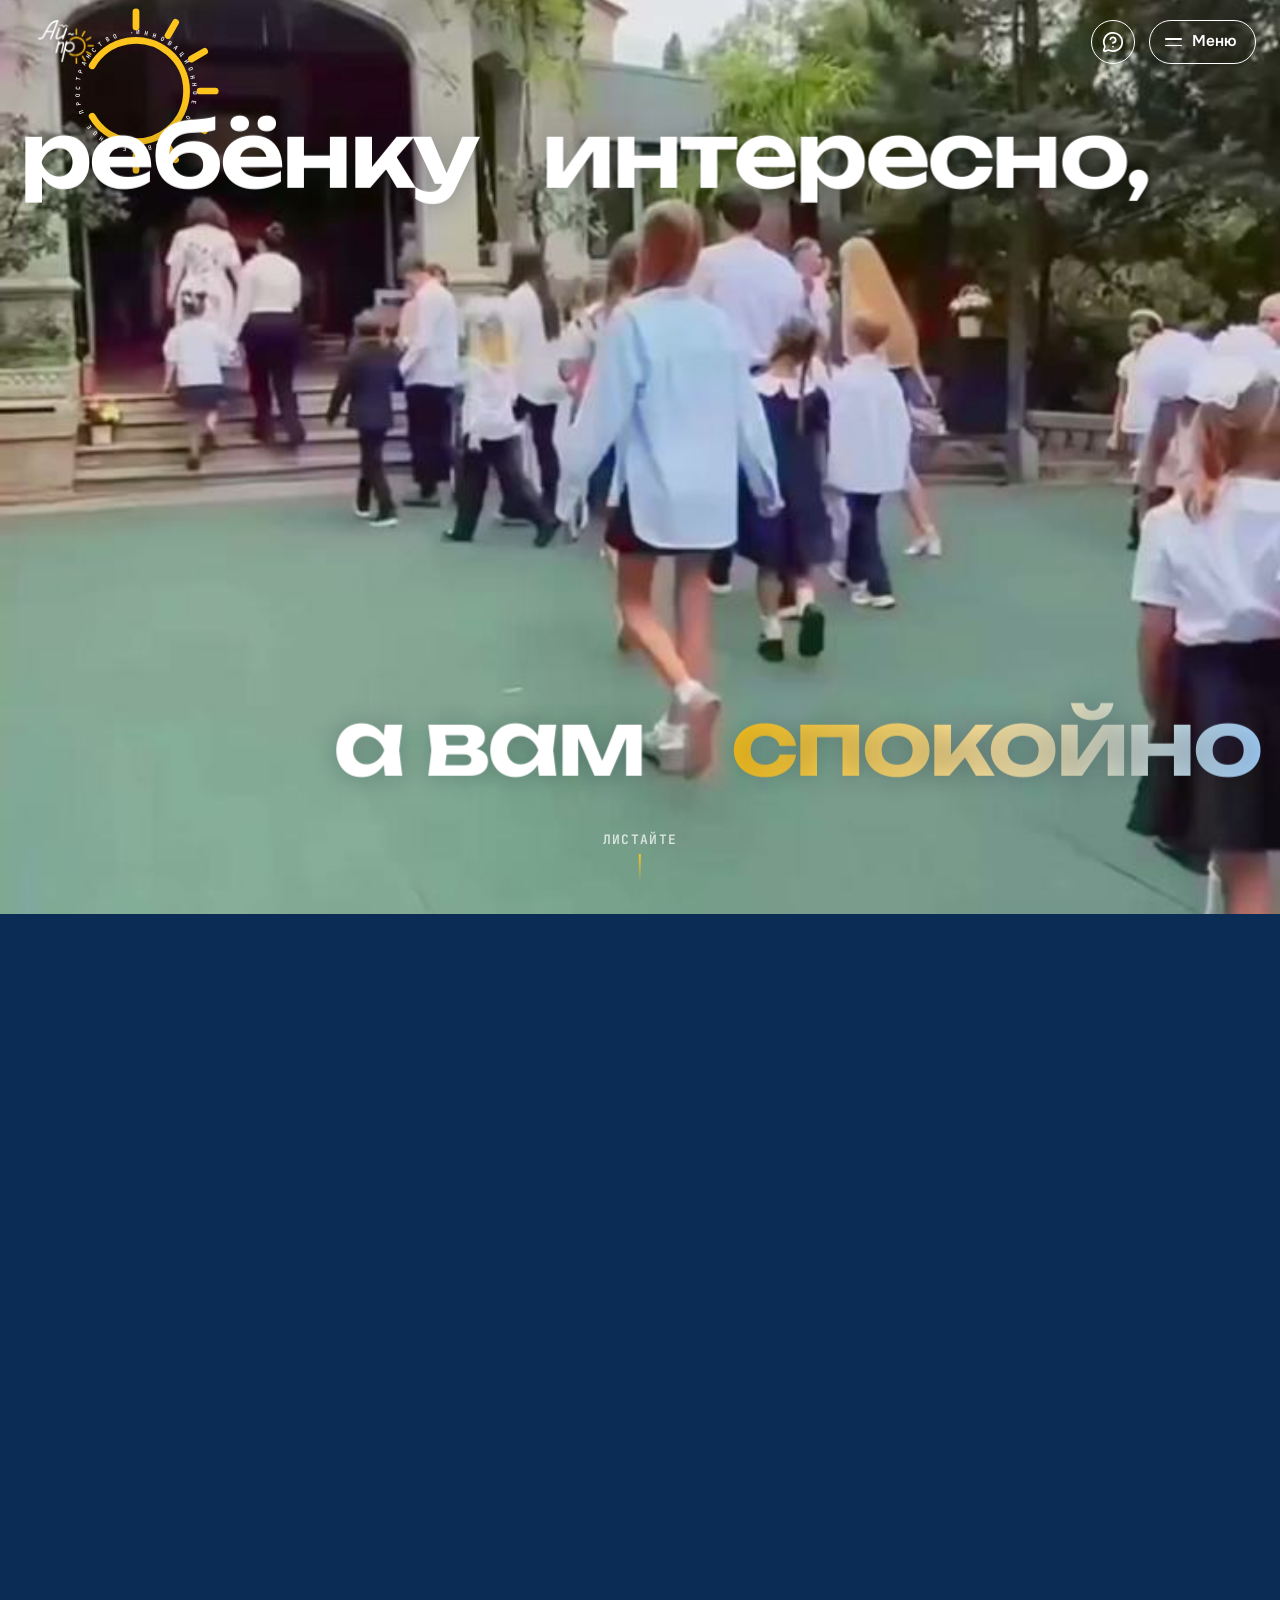
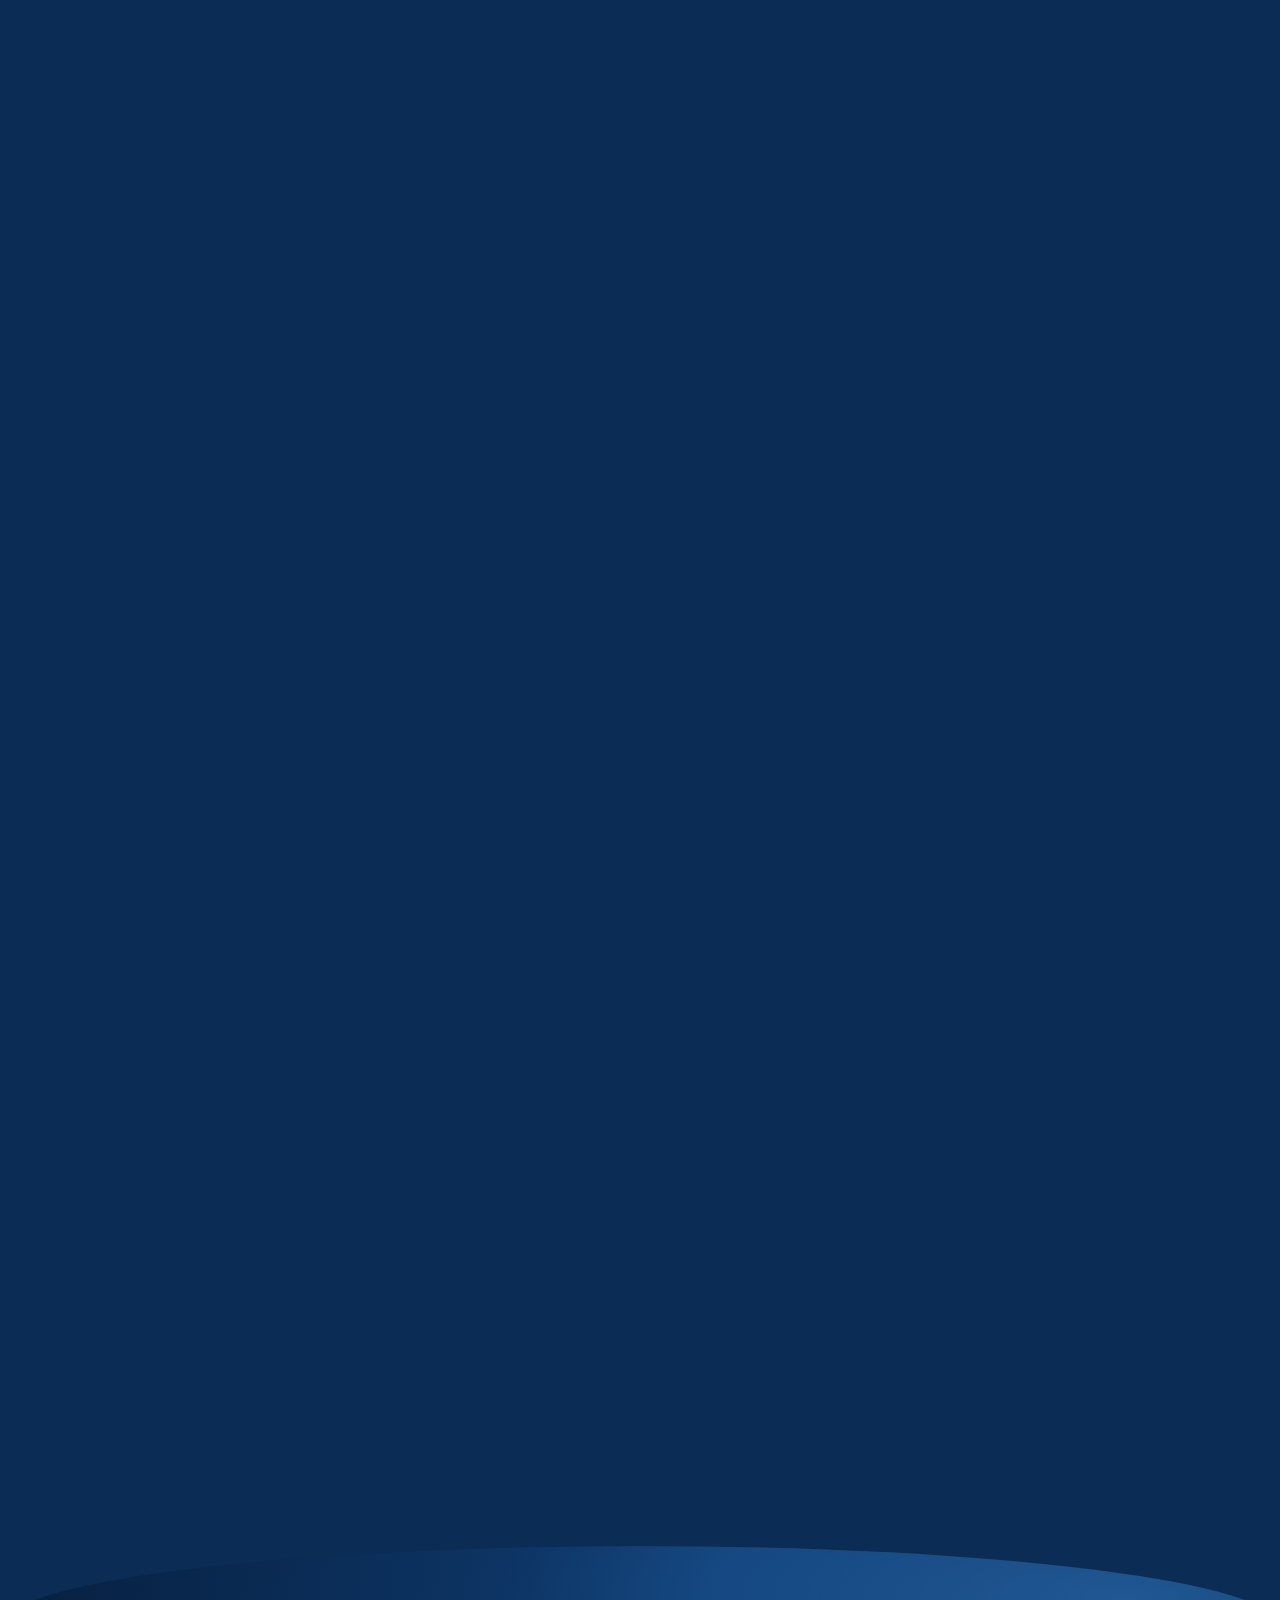
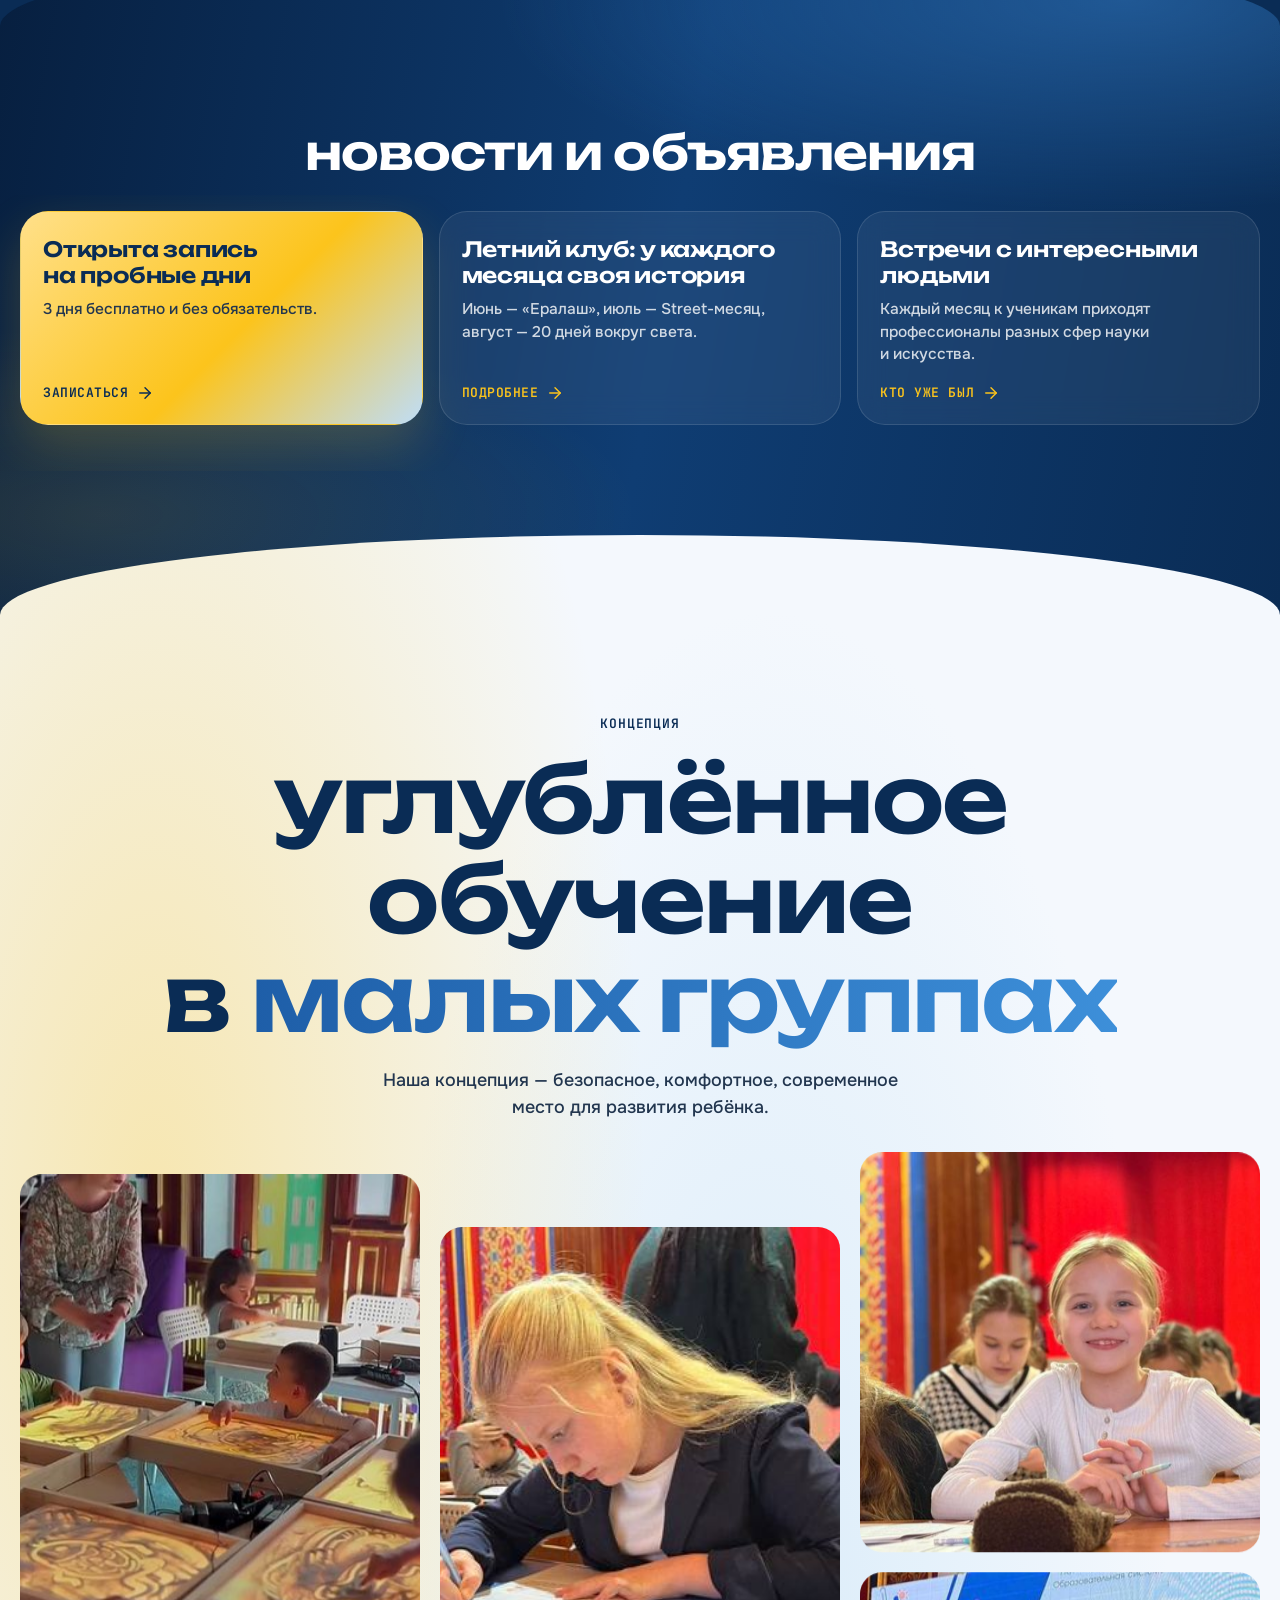
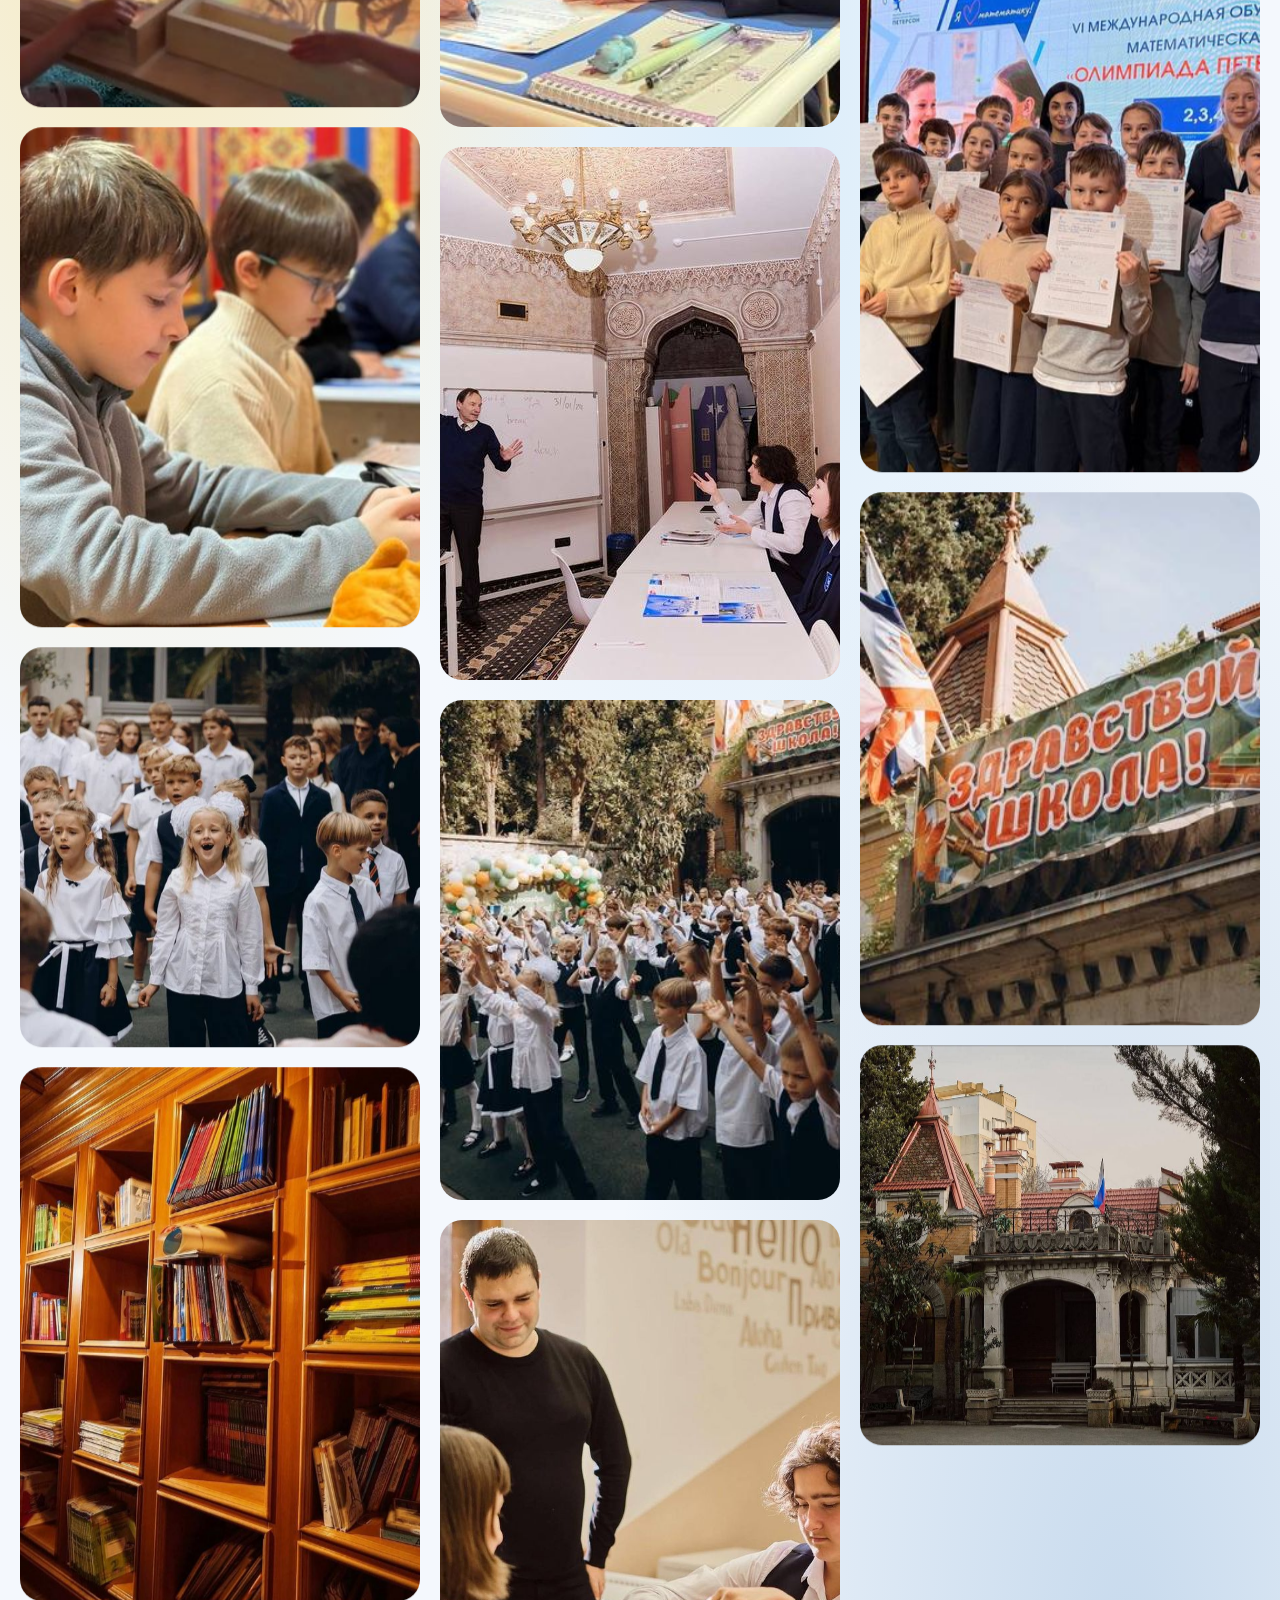
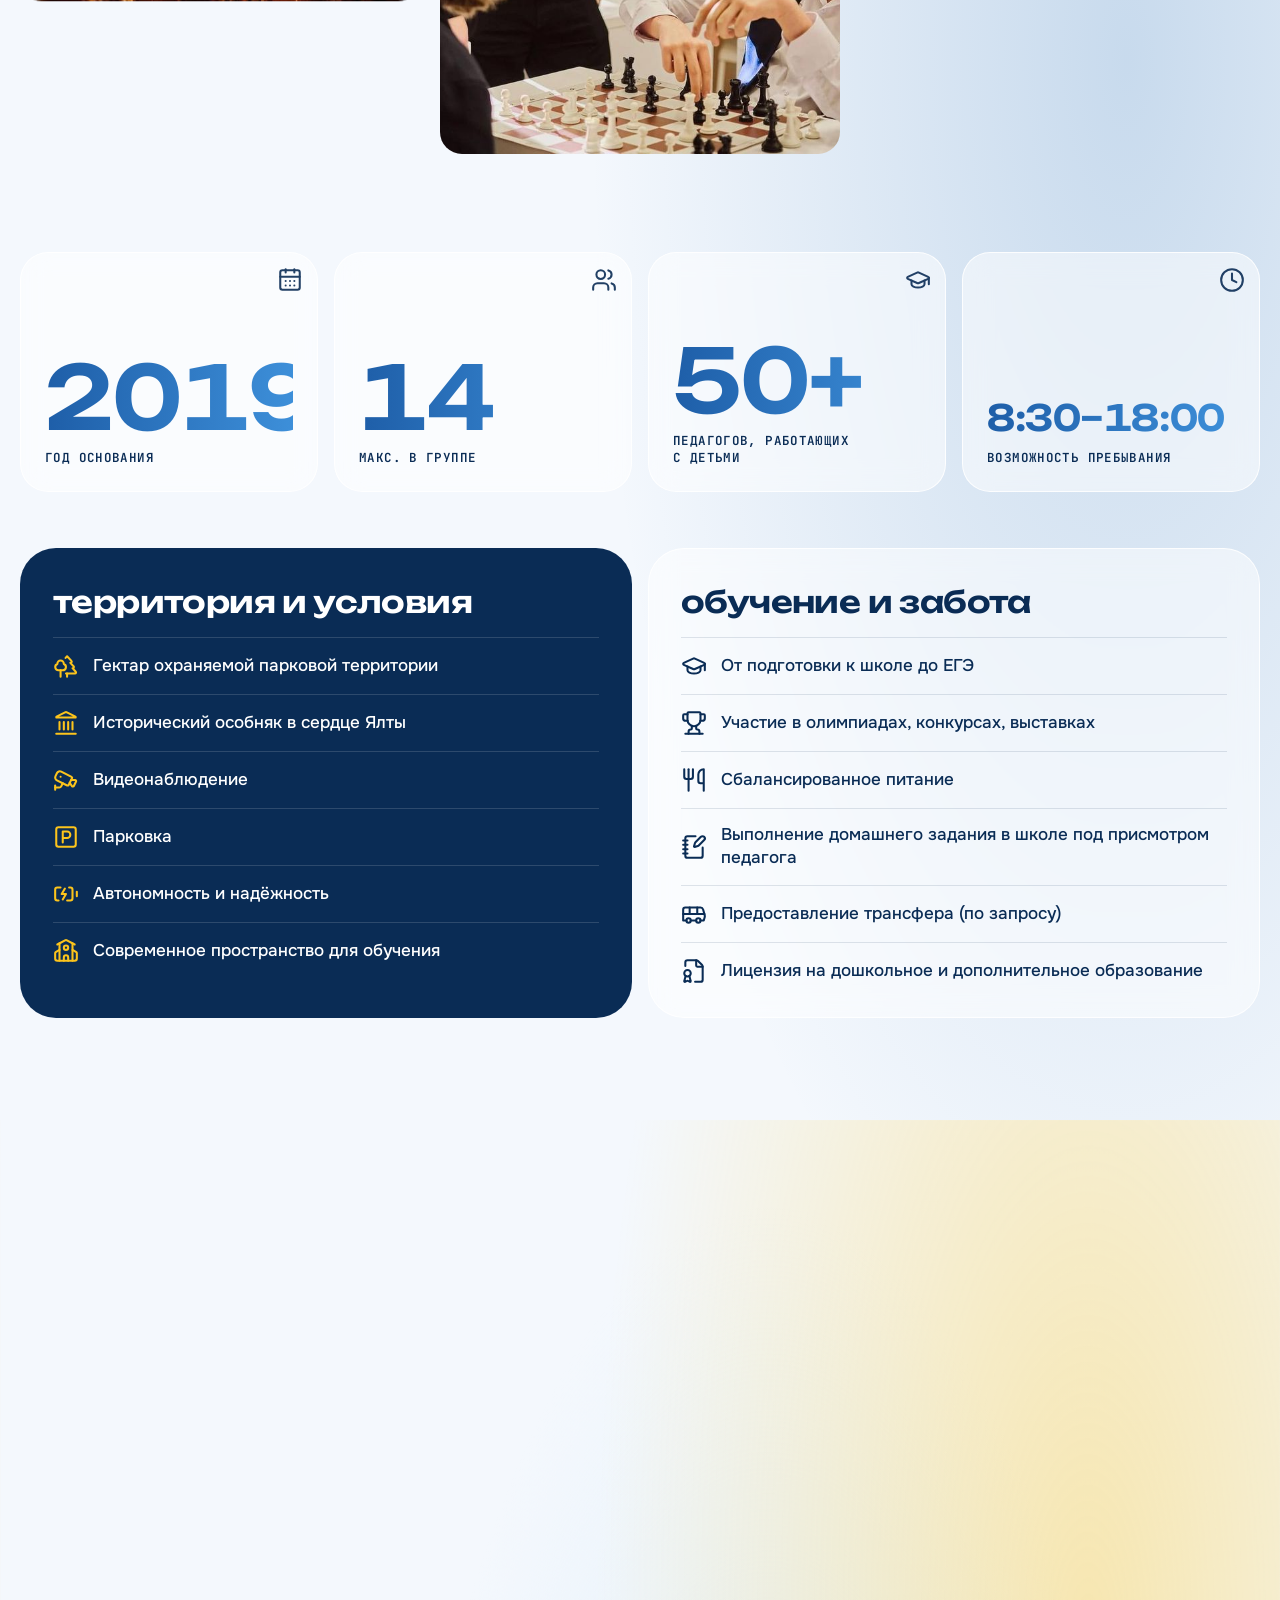
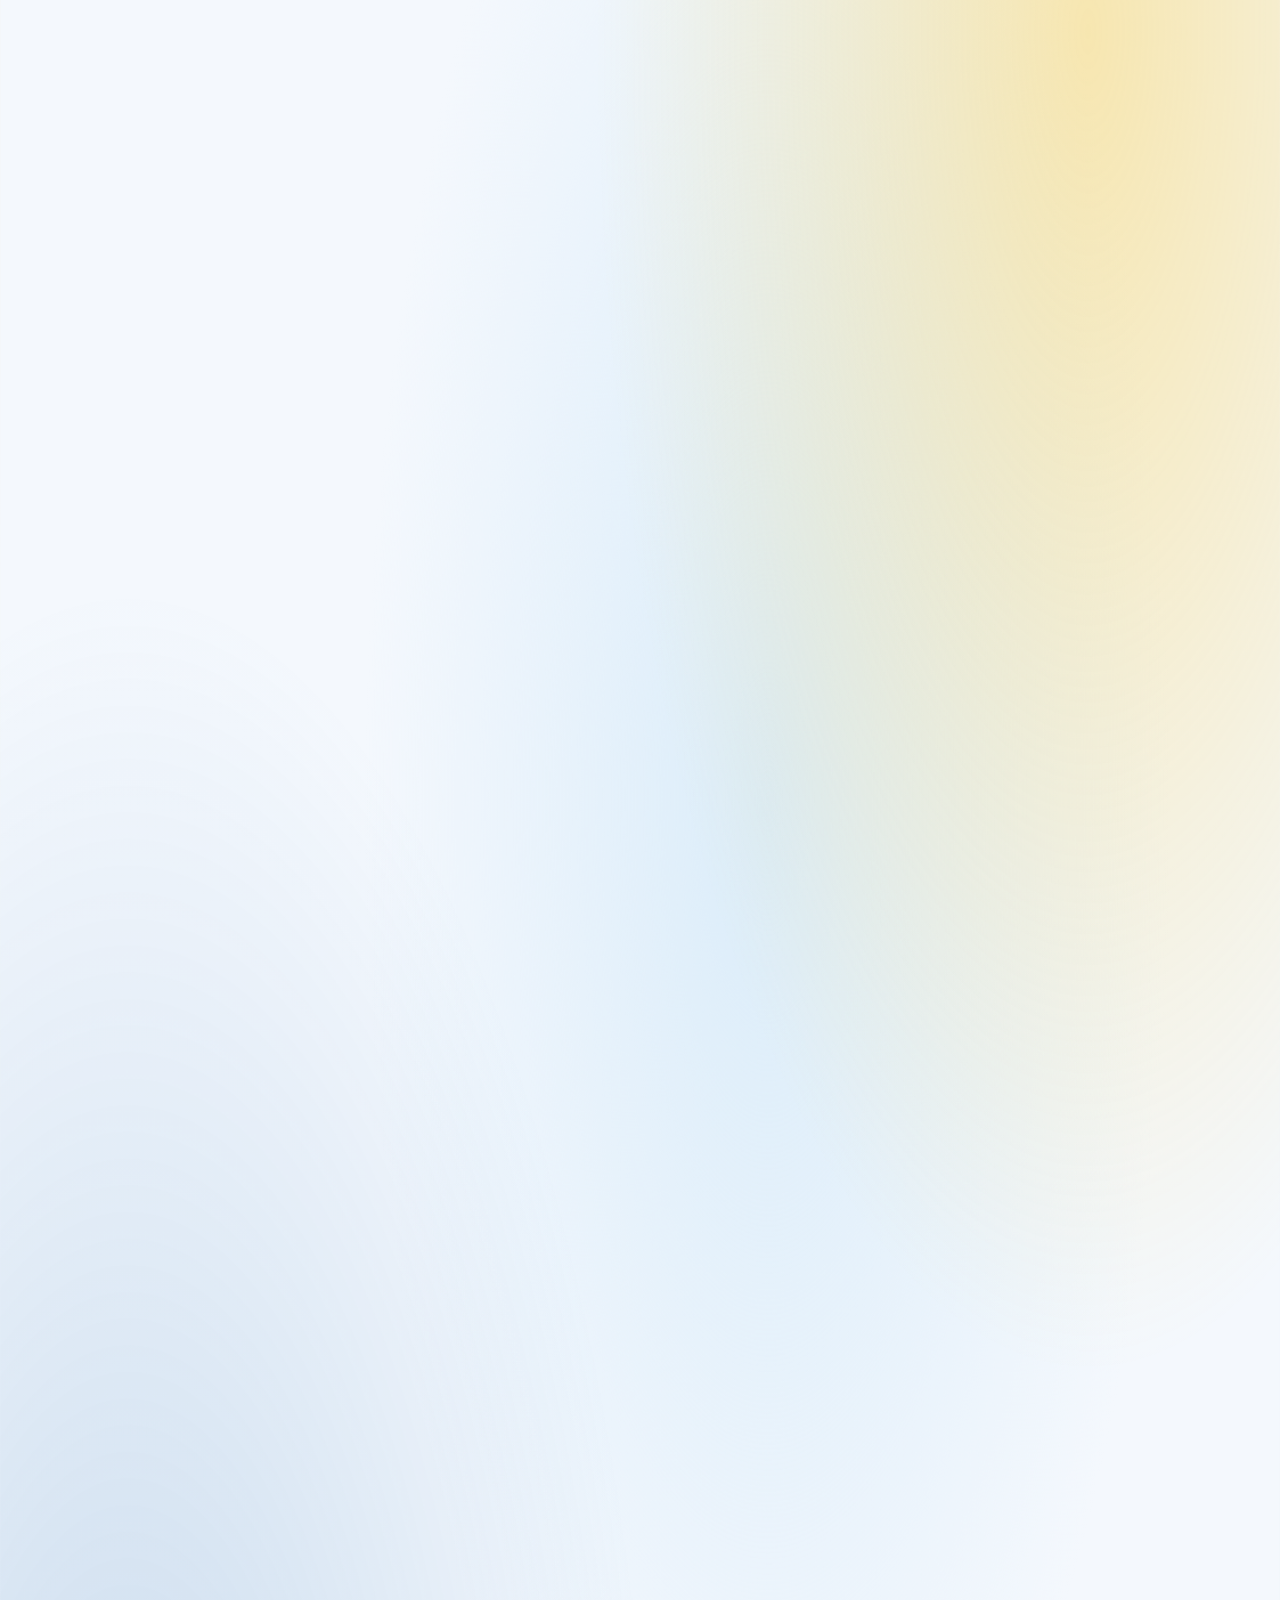
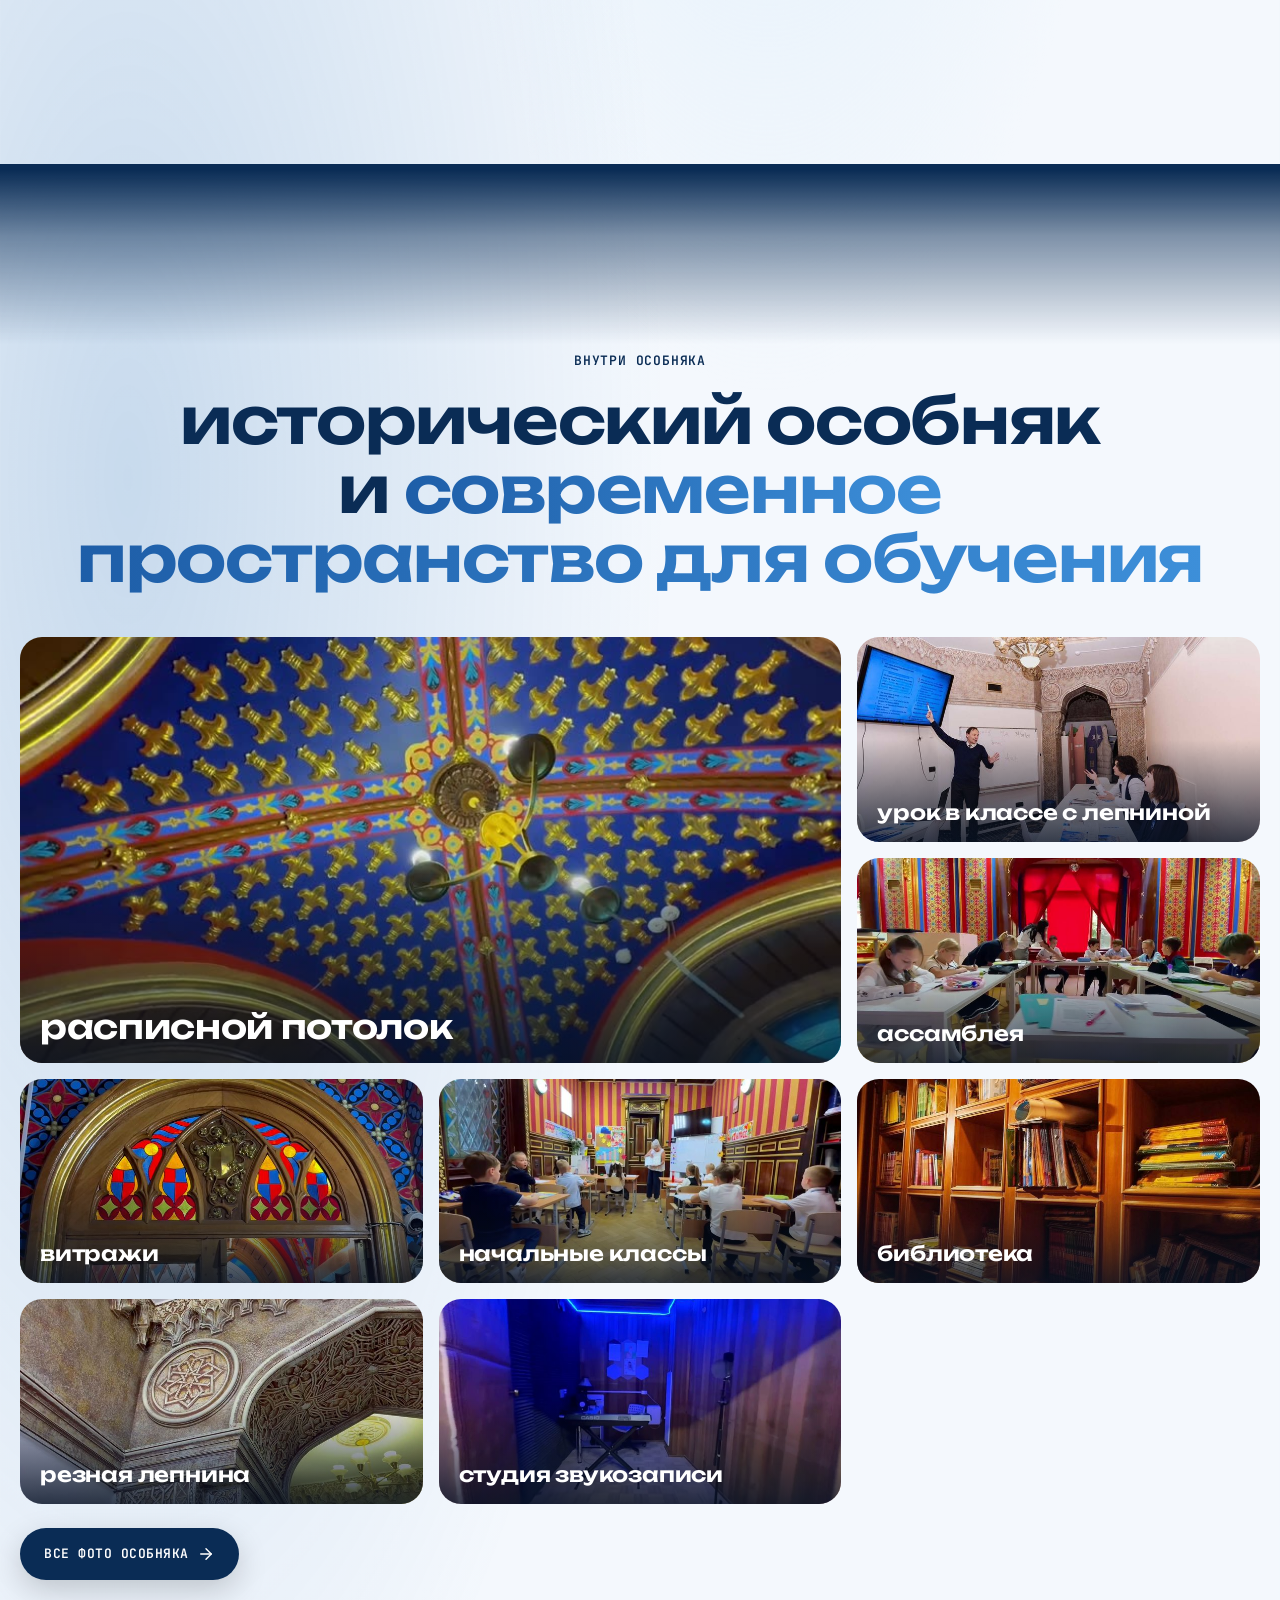
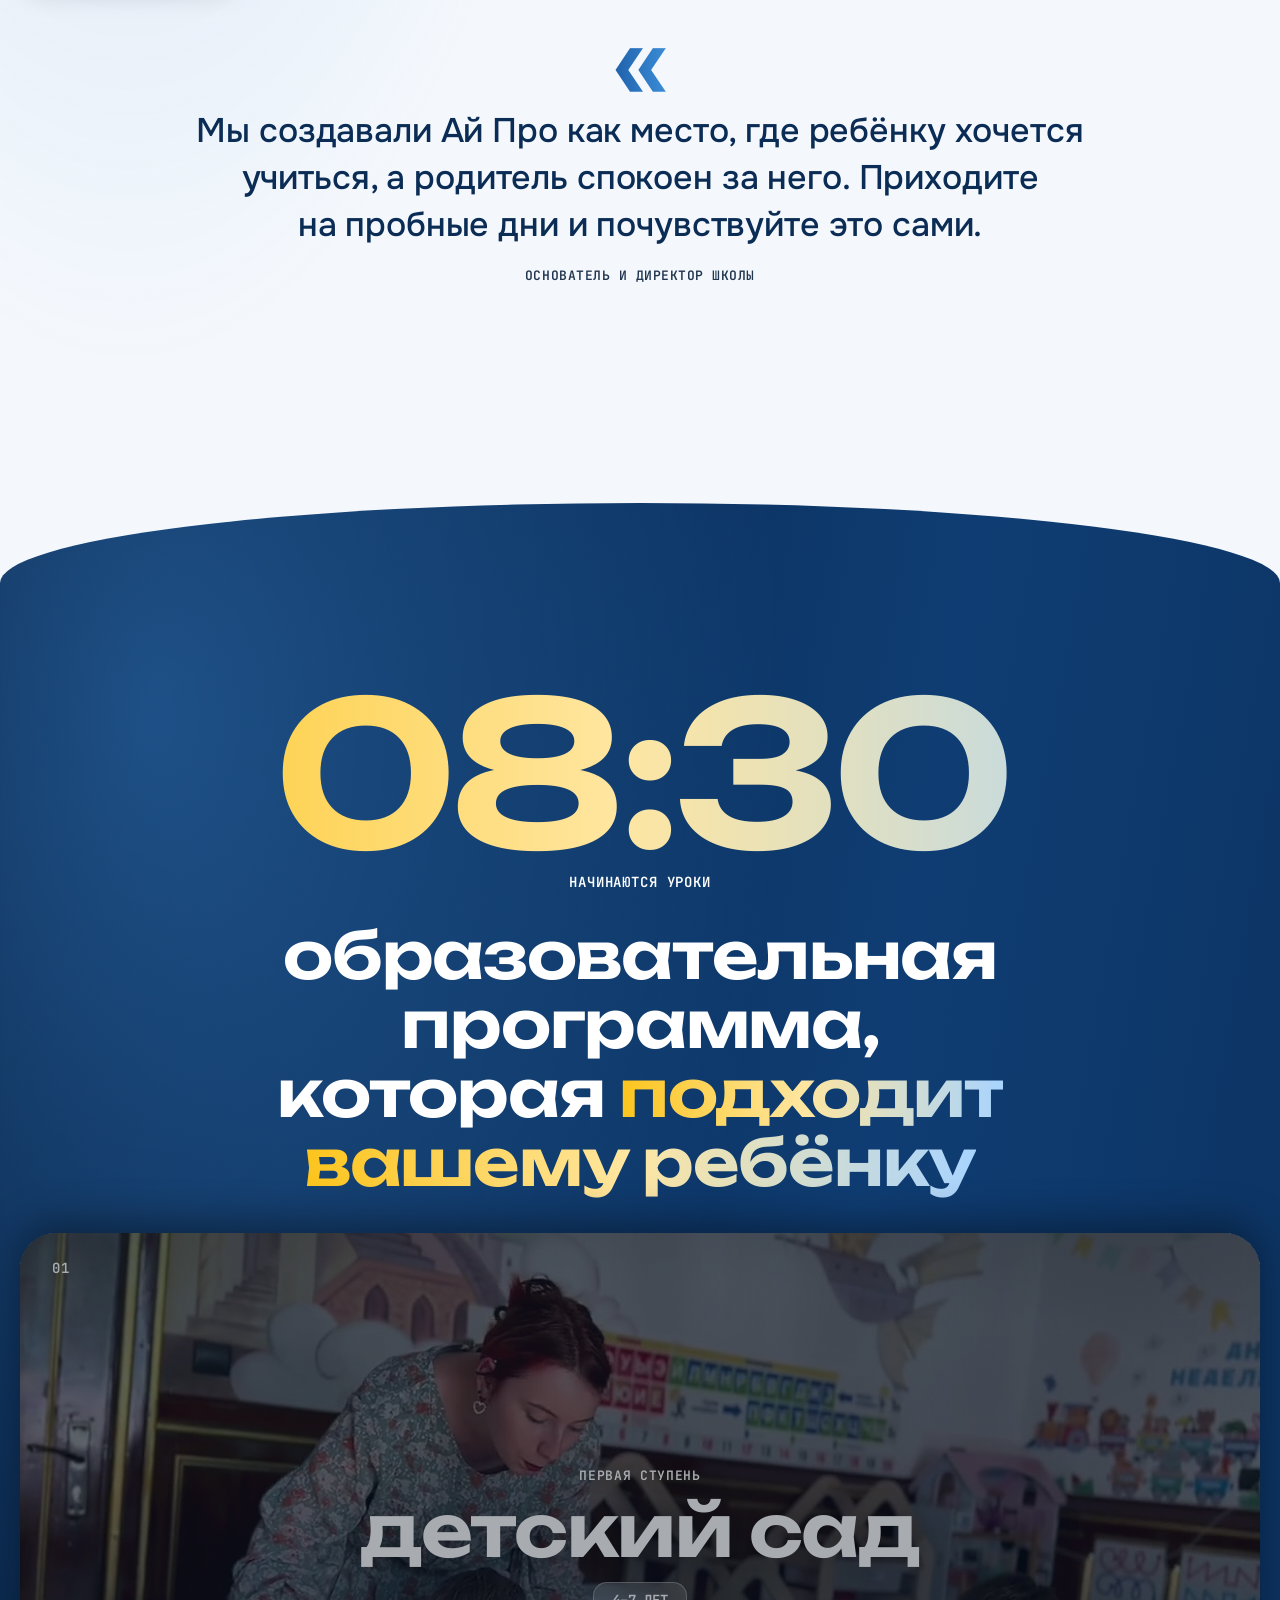
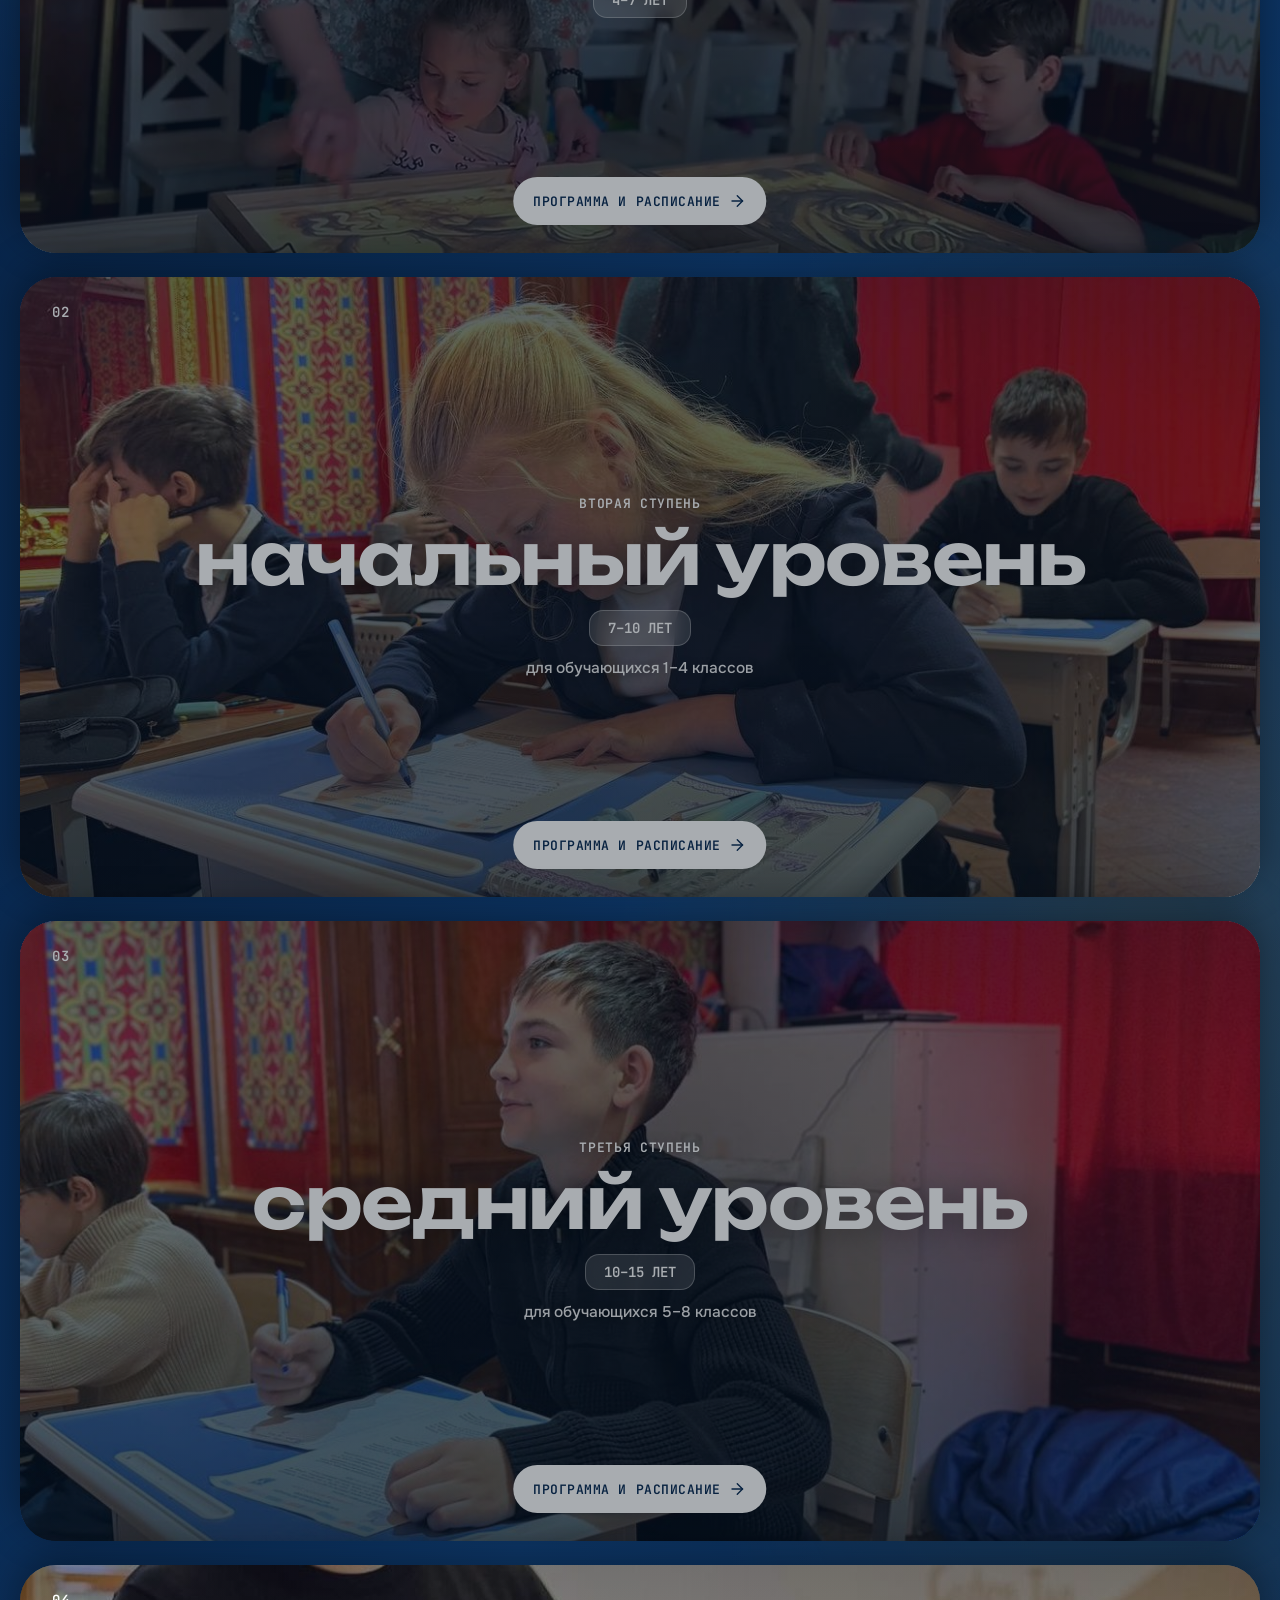
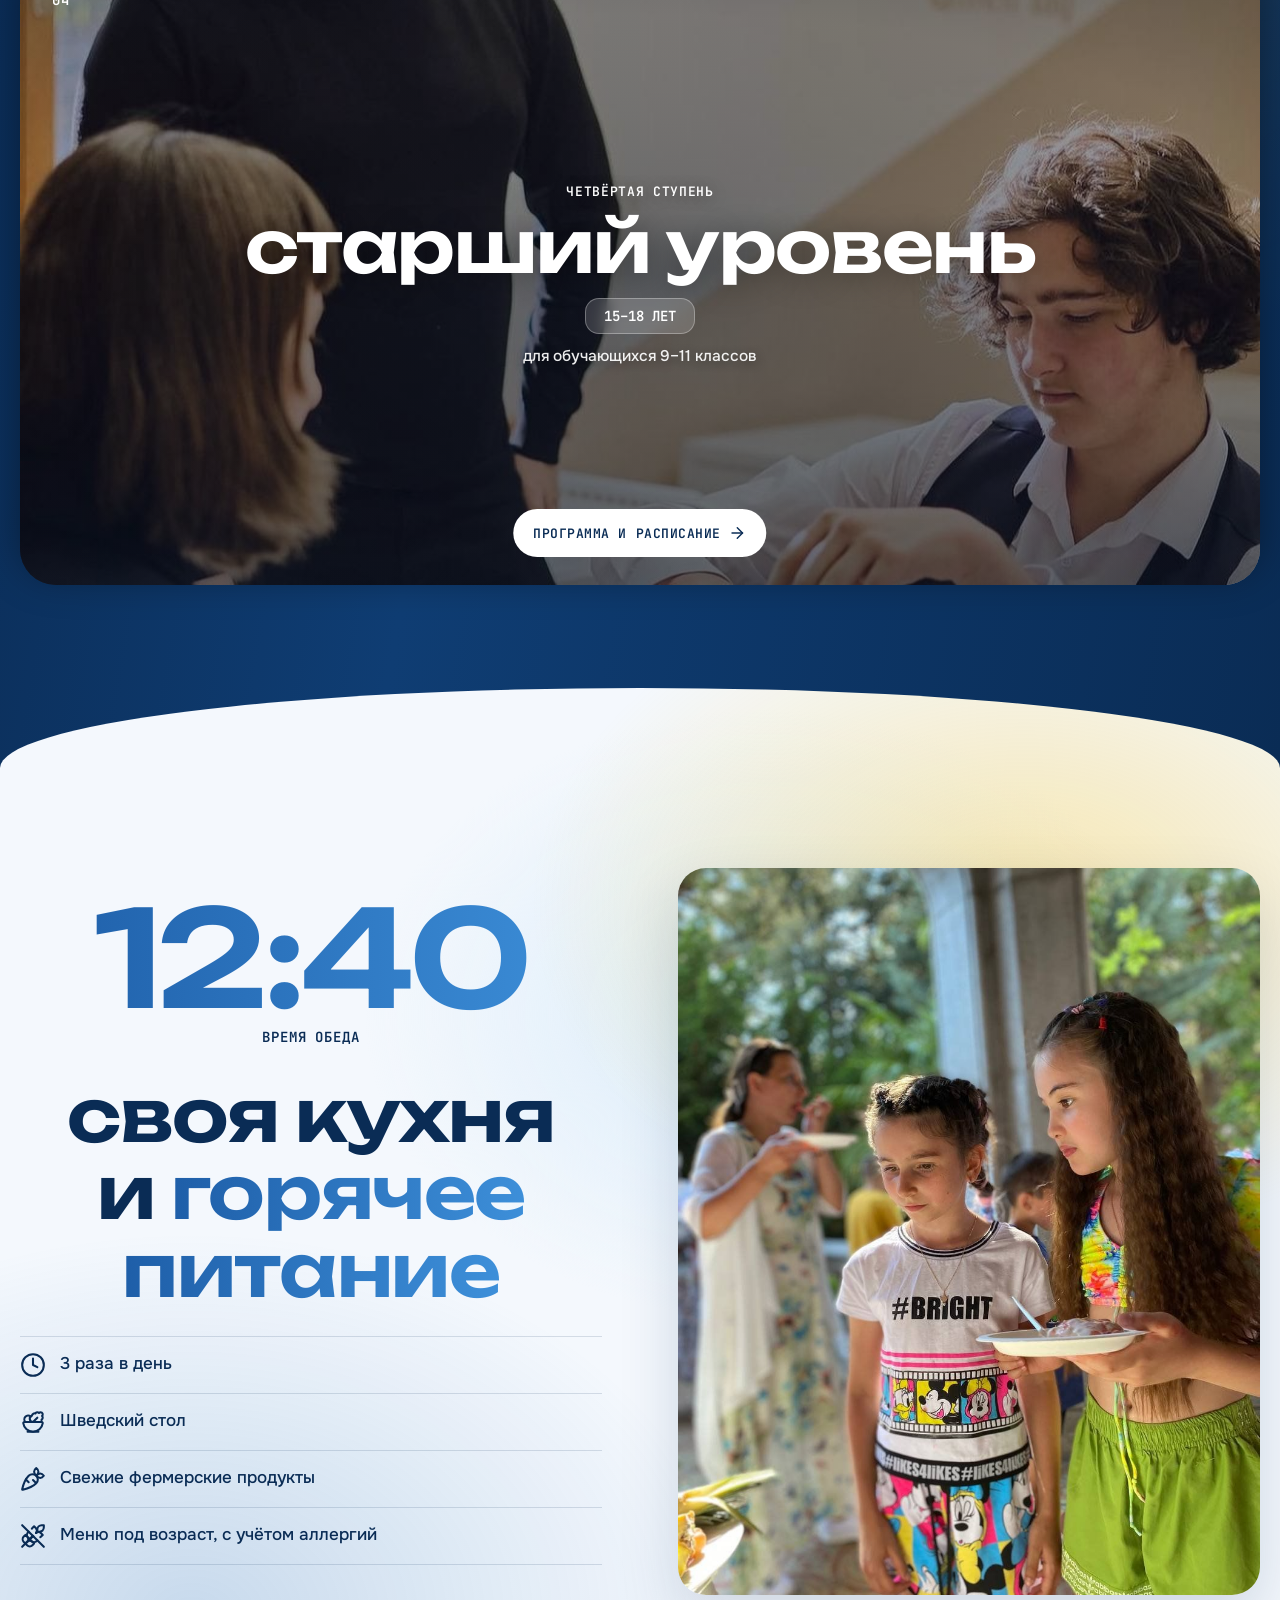
==== commit b12faf21: "C: педагоги из документа школы — восемь основных с окном подробностей, «Все педагоги» списком Co-Aut" ====
--- a/index.html
+++ b/index.html
@@ -21,7 +21,7 @@
 <script>document.documentElement.classList.add('js');try{if(localStorage.getItem('ipro-a11y')==='1')document.documentElement.classList.add('a11y')}catch(e){}</script>
 </head>
 <body>
-<svg class="sprite" aria-hidden="true" xmlns="http://www.w3.org/2000/svg"><symbol id="i-arrow-left" viewBox="0 0 24 24"><path d="m12 19-7-7 7-7" /> <path d="M19 12H5" /></symbol><symbol id="i-arrow-right" viewBox="0 0 24 24"><path d="M5 12h14" /> <path d="m12 5 7 7-7 7" /></symbol><symbol id="i-arrow-up" viewBox="0 0 24 24"><path d="m5 12 7-7 7 7" /> <path d="M12 19V5" /></symbol><symbol id="i-arrow-up-right" viewBox="0 0 24 24"><path d="M7 7h10v10" /> <path d="M7 17 17 7" /></symbol><symbol id="i-badge-percent" viewBox="0 0 24 24"><path d="M3.85 8.62a4 4 0 0 1 4.78-4.77 4 4 0 0 1 6.74 0 4 4 0 0 1 4.78 4.78 4 4 0 0 1 0 6.74 4 4 0 0 1-4.77 4.78 4 4 0 0 1-6.75 0 4 4 0 0 1-4.78-4.77 4 4 0 0 1 0-6.76Z" /> <path d="m15 9-6 6" /> <path d="M9 9h.01" /> <path d="M15 15h.01" /></symbol><symbol id="i-battery-charging" viewBox="0 0 24 24"><path d="m11 7-3 5h4l-3 5" /> <path d="M14.856 6H16a2 2 0 0 1 2 2v8a2 2 0 0 1-2 2h-2.935" /> <path d="M22 14v-4" /> <path d="M5.14 18H4a2 2 0 0 1-2-2V8a2 2 0 0 1 2-2h2.936" /></symbol><symbol id="i-briefcase-medical" viewBox="0 0 24 24"><path d="M12 11v4" /> <path d="M14 13h-4" /> <path d="M16 6V4a2 2 0 0 0-2-2h-4a2 2 0 0 0-2 2v2" /> <path d="M18 6v14" /> <path d="M6 6v14" /> <rect width="20" height="14" x="2" y="6" rx="2" /></symbol><symbol id="i-building" viewBox="0 0 24 24"><path d="M12 10h.01" /> <path d="M12 14h.01" /> <path d="M12 6h.01" /> <path d="M16 10h.01" /> <path d="M16 14h.01" /> <path d="M16 6h.01" /> <path d="M8 10h.01" /> <path d="M8 14h.01" /> <path d="M8 6h.01" /> <path d="M9 22v-3a1 1 0 0 1 1-1h4a1 1 0 0 1 1 1v3" /> <rect x="4" y="2" width="16" height="20" rx="2" /></symbol><symbol id="i-bus" viewBox="0 0 24 24"><path d="M8 6v6" /> <path d="M15 6v6" /> <path d="M2 12h19.6" /> <path d="M18 18h3s.5-1.7.8-2.8c.1-.4.2-.8.2-1.2 0-.4-.1-.8-.2-1.2l-1.4-5C20.1 6.8 19.1 6 18 6H4a2 2 0 0 0-2 2v10h3" /> <circle cx="7" cy="18" r="2" /> <path d="M9 18h5" /> <circle cx="16" cy="18" r="2" /></symbol><symbol id="i-calendar-days" viewBox="0 0 24 24"><path d="M8 2v3" /> <path d="M16 2v3" /> <rect x="3" y="3" width="18" height="18" rx="2" /> <path d="M3 9h18" /> <path d="M8 13h.01" /> <path d="M12 13h.01" /> <path d="M16 13h.01" /> <path d="M8 17h.01" /> <path d="M12 17h.01" /> <path d="M16 17h.01" /></symbol><symbol id="i-carrot" viewBox="0 0 24 24"><path d="M15 16a1 1 0 0 0-7-7q-4 4-5.987 12.385a.5.5 0 0 0 .602.602Q11 20 15 16l-3-3" /> <path d="M15 9q4 4 7 0-3-4-7 0 4-4 0-7-4 3 0 7" /> <path d="m8 15-2.58-2.58" /></symbol><symbol id="i-cctv" viewBox="0 0 24 24"><path d="M16.75 12h3.632a1 1 0 0 1 .894 1.447l-2.034 4.069a1 1 0 0 1-1.708.134l-2.124-2.97" /> <path d="M17.106 9.053a1 1 0 0 1 .447 1.341l-3.106 6.211a1 1 0 0 1-1.342.447L3.61 12.3a2.92 2.92 0 0 1-1.3-3.91L3.69 5.6a2.92 2.92 0 0 1 3.92-1.3z" /> <path d="M2 19h3.76a2 2 0 0 0 1.8-1.1L9 15" /> <path d="M2 21v-4" /> <path d="M7 9h.01" /></symbol><symbol id="i-check" viewBox="0 0 24 24"><path d="M20 6 9 17l-5-5" /></symbol><symbol id="i-chevron-left" viewBox="0 0 24 24"><path d="m15 18-6-6 6-6" /></symbol><symbol id="i-chevron-right" viewBox="0 0 24 24"><path d="m9 18 6-6-6-6" /></symbol><symbol id="i-clock" viewBox="0 0 24 24"><circle cx="12" cy="12" r="10" /> <path d="M12 6v6l4 2" /></symbol><symbol id="i-eye" viewBox="0 0 24 24"><path d="M2.062 12.348a1 1 0 0 1 0-.696 10.75 10.75 0 0 1 19.876 0 1 1 0 0 1 0 .696 10.75 10.75 0 0 1-19.876 0" /> <circle cx="12" cy="12" r="3" /></symbol><symbol id="i-fence" viewBox="0 0 24 24"><path d="M4 3 2 5v15c0 .6.4 1 1 1h2c.6 0 1-.4 1-1V5Z" /> <path d="M6 8h4" /> <path d="M6 18h4" /> <path d="m12 3-2 2v15c0 .6.4 1 1 1h2c.6 0 1-.4 1-1V5Z" /> <path d="M14 8h4" /> <path d="M14 18h4" /> <path d="m20 3-2 2v15c0 .6.4 1 1 1h2c.6 0 1-.4 1-1V5Z" /></symbol><symbol id="i-file-badge" viewBox="0 0 24 24"><path d="M13 22h5a2 2 0 0 0 2-2V8a2.4 2.4 0 0 0-.706-1.706l-3.588-3.588A2.4 2.4 0 0 0 14 2H6a2 2 0 0 0-2 2v3.3" /> <path d="M14 2v5a1 1 0 0 0 1 1h5" /> <path d="m7.69 16.479 1.29 4.88a.5.5 0 0 1-.698.591l-1.843-.849a1 1 0 0 0-.879.001l-1.846.85a.5.5 0 0 1-.692-.593l1.29-4.88" /> <circle cx="6" cy="14" r="3" /></symbol><symbol id="i-file-text" viewBox="0 0 24 24"><path d="M6 22a2 2 0 0 1-2-2V4a2 2 0 0 1 2-2h8a2.4 2.4 0 0 1 1.704.706l3.588 3.588A2.4 2.4 0 0 1 20 8v12a2 2 0 0 1-2 2z" /> <path d="M14 2v5a1 1 0 0 0 1 1h5" /> <path d="M10 9H8" /> <path d="M16 13H8" /> <path d="M16 17H8" /></symbol><symbol id="i-fire-extinguisher" viewBox="0 0 24 24"><path d="M15 6.5V3a1 1 0 0 0-1-1h-2a1 1 0 0 0-1 1v3.5" /> <path d="M9 18h8" /> <path d="M18 3h-3" /> <path d="M11 3a6 6 0 0 0-6 6v11" /> <path d="M5 13h4" /> <path d="M17 10a4 4 0 0 0-8 0v10a2 2 0 0 0 2 2h4a2 2 0 0 0 2-2Z" /></symbol><symbol id="i-graduation-cap" viewBox="0 0 24 24"><path d="M21.42 10.922a1 1 0 0 0-.019-1.838L12.83 5.18a2 2 0 0 0-1.66 0L2.6 9.08a1 1 0 0 0 0 1.832l8.57 3.908a2 2 0 0 0 1.66 0z" /> <path d="M22 10v6" /> <path d="M6 12.5V16a6 3 0 0 0 12 0v-3.5" /></symbol><symbol id="i-hand-coins" viewBox="0 0 24 24"><path d="M11 15h2a2 2 0 1 0 0-4h-3c-.6 0-1.1.2-1.4.6L3 17" /> <path d="m7 21 1.6-1.4c.3-.4.8-.6 1.4-.6h4c1.1 0 2.1-.4 2.8-1.2l4.6-4.4a2 2 0 0 0-2.75-2.91l-4.2 3.9" /> <path d="m2 16 6 6" /> <circle cx="16" cy="9" r="2.9" /> <circle cx="6" cy="5" r="3" /></symbol><symbol id="i-house" viewBox="0 0 24 24"><path d="M15 21v-8a1 1 0 0 0-1-1h-4a1 1 0 0 0-1 1v8" /> <path d="M3 10a2 2 0 0 1 .709-1.528l7-6a2 2 0 0 1 2.582 0l7 6A2 2 0 0 1 21 10v9a2 2 0 0 1-2 2H5a2 2 0 0 1-2-2z" /></symbol><symbol id="i-landmark" viewBox="0 0 24 24"><path d="M10 18v-7" /> <path d="M11.119 2.205a2 2 0 0 1 1.762 0l7.84 3.846A.5.5 0 0 1 20.5 7h-17a.5.5 0 0 1-.22-.949z" /> <path d="M14 18v-7" /> <path d="M18 18v-7" /> <path d="M3 22h18" /> <path d="M6 18v-7" /></symbol><symbol id="i-lock" viewBox="0 0 24 24"><rect width="18" height="11" x="3" y="11" rx="2" ry="2" /> <path d="M7 11V7a5 5 0 0 1 10 0v4" /></symbol><symbol id="i-map-pin" viewBox="0 0 24 24"><path d="M20 10c0 4.993-5.539 10.193-7.399 11.799a1 1 0 0 1-1.202 0C9.539 20.193 4 14.993 4 10a8 8 0 0 1 16 0" /> <circle cx="12" cy="10" r="3" /></symbol><symbol id="i-message-circle" viewBox="0 0 24 24"><path d="M2.992 16.342a2 2 0 0 1 .094 1.167l-1.065 3.29a1 1 0 0 0 1.236 1.168l3.413-.998a2 2 0 0 1 1.099.092 10 10 0 1 0-4.777-4.719" /></symbol><symbol id="i-message-circle-question-mark" viewBox="0 0 24 24"><path d="M2.992 16.342a2 2 0 0 1 .094 1.167l-1.065 3.29a1 1 0 0 0 1.236 1.168l3.413-.998a2 2 0 0 1 1.099.092 10 10 0 1 0-4.777-4.719" /> <path d="M9.09 9a3 3 0 0 1 5.83 1c0 2-3 3-3 3" /> <path d="M12 17h.01" /></symbol><symbol id="i-notebook-pen" viewBox="0 0 24 24"><path d="M13.4 2H6a2 2 0 0 0-2 2v16a2 2 0 0 0 2 2h12a2 2 0 0 0 2-2v-7.4" /> <path d="M2 6h4" /> <path d="M2 10h4" /> <path d="M2 14h4" /> <path d="M2 18h4" /> <path d="M21.378 5.626a1 1 0 1 0-3.004-3.004l-5.01 5.012a2 2 0 0 0-.506.854l-.837 2.87a.5.5 0 0 0 .62.62l2.87-.837a2 2 0 0 0 .854-.506z" /></symbol><symbol id="i-phone" viewBox="0 0 24 24"><path d="M13.832 16.568a1 1 0 0 0 1.213-.303l.355-.465A2 2 0 0 1 17 15h3a2 2 0 0 1 2 2v3a2 2 0 0 1-2 2A18 18 0 0 1 2 4a2 2 0 0 1 2-2h3a2 2 0 0 1 2 2v3a2 2 0 0 1-.8 1.6l-.468.351a1 1 0 0 0-.292 1.233 14 14 0 0 0 6.392 6.384" /></symbol><symbol id="i-play" viewBox="0 0 24 24"><path d="M5 5a2 2 0 0 1 3.008-1.728l11.997 6.998a2 2 0 0 1 .003 3.458l-12 7A2 2 0 0 1 5 19z" /></symbol><symbol id="i-plus" viewBox="0 0 24 24"><path d="M5 12h14" /> <path d="M12 5v14" /></symbol><symbol id="i-quote" viewBox="0 0 24 24"><path d="M16 3a2 2 0 0 0-2 2v6a2 2 0 0 0 2 2 1 1 0 0 1 1 1v1a2 2 0 0 1-2 2 1 1 0 0 0-1 1v2a1 1 0 0 0 1 1 6 6 0 0 0 6-6V5a2 2 0 0 0-2-2z" /> <path d="M5 3a2 2 0 0 0-2 2v6a2 2 0 0 0 2 2 1 1 0 0 1 1 1v1a2 2 0 0 1-2 2 1 1 0 0 0-1 1v2a1 1 0 0 0 1 1 6 6 0 0 0 6-6V5a2 2 0 0 0-2-2z" /></symbol><symbol id="i-salad" viewBox="0 0 24 24"><path d="M19.496 12a2.5 2.5 0 00.399-2.214A2 2 0 0020.32 6.5 2 2 0 0019 3a2 2 0 00-1.5.68 2 2 0 00-3.287.424 2.5 2.5 0 00-3.189 2.06A3 3 0 0012 12l4-4" /> <path d="M4 12a1 1 0 00-.99 1.133A9 9 0 0012 21a9 9 0 008.99-7.867A1 1 0 0020 12z" /> <path d="M7 21h10" /> <path d="M9.85 6.907A3.5 3.5 0 005.05 12" /></symbol><symbol id="i-school" viewBox="0 0 24 24"><path d="M14 21v-3a2 2 0 0 0-4 0v3" /> <path d="M18 4.933V21" /> <path d="m4 6 7.106-3.79a2 2 0 0 1 1.788 0L20 6" /> <path d="m6 11-3.52 2.147a1 1 0 0 0-.48.854V19a2 2 0 0 0 2 2h16a2 2 0 0 0 2-2v-5a1 1 0 0 0-.48-.853L18 11" /> <path d="M6 4.933V21" /> <circle cx="12" cy="9" r="2" /></symbol><symbol id="i-send" viewBox="0 0 24 24"><path d="M14.536 21.686a.5.5 0 0 0 .937-.024l6.5-19a.496.496 0 0 0-.635-.635l-19 6.5a.5.5 0 0 0-.024.937l7.93 3.18a2 2 0 0 1 1.112 1.11z" /> <path d="m21.854 2.147-10.94 10.939" /></symbol><symbol id="i-shield-check" viewBox="0 0 24 24"><path d="M20 13c0 5-3.5 7.5-7.66 8.95a1 1 0 0 1-.67-.01C7.5 20.5 4 18 4 13V6a1 1 0 0 1 1-1c2 0 4.5-1.2 6.24-2.72a1.17 1.17 0 0 1 1.52 0C14.51 3.81 17 5 19 5a1 1 0 0 1 1 1z" /> <path d="m9 12 2 2 4-4" /></symbol><symbol id="i-siren" viewBox="0 0 24 24"><path d="M7 18v-6a5 5 0 1 1 10 0v6" /> <path d="M5 21a1 1 0 0 0 1 1h12a1 1 0 0 0 1-1v-1a2 2 0 0 0-2-2H7a2 2 0 0 0-2 2z" /> <path d="M21 12h1" /> <path d="M18.5 4.5 18 5" /> <path d="M2 12h1" /> <path d="M12 2v1" /> <path d="m4.929 4.929.707.707" /> <path d="M12 12v6" /></symbol><symbol id="i-sparkles" viewBox="0 0 24 24"><path d="M11.017 2.814a1 1 0 0 1 1.966 0l1.051 5.558a2 2 0 0 0 1.594 1.594l5.558 1.051a1 1 0 0 1 0 1.966l-5.558 1.051a2 2 0 0 0-1.594 1.594l-1.051 5.558a1 1 0 0 1-1.966 0l-1.051-5.558a2 2 0 0 0-1.594-1.594l-5.558-1.051a1 1 0 0 1 0-1.966l5.558-1.051a2 2 0 0 0 1.594-1.594z" /> <path d="M20 2v4" /> <path d="M22 4h-4" /> <circle cx="4" cy="20" r="2" /></symbol><symbol id="i-square-parking" viewBox="0 0 24 24"><rect width="18" height="18" x="3" y="3" rx="2" /> <path d="M9 17V7h4a3 3 0 0 1 0 6H9" /></symbol><symbol id="i-stamp" viewBox="0 0 24 24"><path d="M14 13V8.5C14 7 15 7 15 5a3 3 0 0 0-6 0c0 2 1 2 1 3.5V13" /> <path d="M20 15.5a2.5 2.5 0 0 0-2.5-2.5h-11A2.5 2.5 0 0 0 4 15.5V17a1 1 0 0 0 1 1h14a1 1 0 0 0 1-1z" /> <path d="M5 22h14" /></symbol><symbol id="i-star" viewBox="0 0 24 24"><path d="M11.525 2.295a.53.53 0 0 1 .95 0l2.31 4.679a2.123 2.123 0 0 0 1.595 1.16l5.166.756a.53.53 0 0 1 .294.904l-3.736 3.638a2.123 2.123 0 0 0-.611 1.878l.882 5.14a.53.53 0 0 1-.771.56l-4.618-2.428a2.122 2.122 0 0 0-1.973 0L6.396 21.01a.53.53 0 0 1-.77-.56l.881-5.139a2.122 2.122 0 0 0-.611-1.879L2.16 9.795a.53.53 0 0 1 .294-.906l5.165-.755a2.122 2.122 0 0 0 1.597-1.16z" /></symbol><symbol id="i-sun" viewBox="0 0 24 24"><circle cx="12" cy="12" r="4" /> <path d="M12 2v2" /> <path d="M12 20v2" /> <path d="m4.93 4.93 1.41 1.41" /> <path d="m17.66 17.66 1.41 1.41" /> <path d="M2 12h2" /> <path d="M20 12h2" /> <path d="m6.34 17.66-1.41 1.41" /> <path d="m19.07 4.93-1.41 1.41" /></symbol><symbol id="i-trees" viewBox="0 0 24 24"><path d="M10 10v.2A3 3 0 0 1 8.9 16H5a3 3 0 0 1-1-5.8V10a3 3 0 0 1 6 0Z" /> <path d="M7 16v6" /> <path d="M13 19v3" /> <path d="M12 19h8.3a1 1 0 0 0 .7-1.7L18 14h.3a1 1 0 0 0 .7-1.7L16 9h.2a1 1 0 0 0 .8-1.7L13 3l-1.4 1.5" /></symbol><symbol id="i-trophy" viewBox="0 0 24 24"><path d="M10 14.66V17a1 1 0 0 1-1 1 2 2 0 0 0-2 2v2" /> <path d="M14 14.66V17a1 1 0 0 0 1 1 2 2 0 0 1 2 2v2" /> <path d="M17.916 10H19.5A2.5 2.5 0 0 0 22 7.5V5a1 1 0 0 0-1-1h-3" /> <path d="M4 22h16" /> <path d="M6 9a6 6 0 0 0 12 0V3a1 1 0 0 0-1-1H7a1 1 0 0 0-1 1z" /> <path d="M6.084 10H4.5A2.5 2.5 0 0 1 2 7.5V5a1 1 0 0 1 1-1h3" /></symbol><symbol id="i-users" viewBox="0 0 24 24"><path d="M16 21v-2a4 4 0 0 0-4-4H6a4 4 0 0 0-4 4v2" /> <path d="M16 3.128a4 4 0 0 1 0 7.744" /> <path d="M22 21v-2a4 4 0 0 0-3-3.87" /> <circle cx="9" cy="7" r="4" /></symbol><symbol id="i-utensils" viewBox="0 0 24 24"><path d="M3 2v7c0 1.1.9 2 2 2h4a2 2 0 0 0 2-2V2" /> <path d="M7 2v20" /> <path d="M21 15V2a5 5 0 0 0-5 5v6c0 1.1.9 2 2 2h3Zm0 0v7" /></symbol><symbol id="i-waves-ladder" viewBox="0 0 24 24"><path d="M19 5a2 2 0 0 0-2 2v11" /> <path d="M2 18c.6.5 1.2 1 2.5 1 2.5 0 2.5-2 5-2 2.6 0 2.4 2 5 2 2.5 0 2.5-2 5-2 1.3 0 1.9.5 2.5 1" /> <path d="M7 13h10" /> <path d="M7 9h10" /> <path d="M9 5a2 2 0 0 0-2 2v11" /></symbol><symbol id="i-wheat-off" viewBox="0 0 24 24"><path d="m2 22 10-10" /> <path d="m16 8-1.17 1.17" /> <path d="M3.47 12.53 5 11l1.53 1.53a3.5 3.5 0 0 1 0 4.94L5 19l-1.53-1.53a3.5 3.5 0 0 1 0-4.94Z" /> <path d="m8 8-.53.53a3.5 3.5 0 0 0 0 4.94L9 15l1.53-1.53c.55-.55.88-1.25.98-1.97" /> <path d="M10.91 5.26c.15-.26.34-.51.56-.73L13 3l1.53 1.53a3.5 3.5 0 0 1 .28 4.62" /> <path d="M20 2h2v2a4 4 0 0 1-4 4h-2V6a4 4 0 0 1 4-4Z" /> <path d="M11.47 17.47 13 19l-1.53 1.53a3.5 3.5 0 0 1-4.94 0L5 19l1.53-1.53a3.5 3.5 0 0 1 4.94 0Z" /> <path d="m16 16-.53.53a3.5 3.5 0 0 1-4.94 0L9 15l1.53-1.53a3.49 3.49 0 0 1 1.97-.98" /> <path d="M18.74 13.09c.26-.15.51-.34.73-.56L21 11l-1.53-1.53a3.5 3.5 0 0 0-4.62-.28" /> <line x1="2" x2="22" y1="2" y2="22" /></symbol><symbol id="i-x" viewBox="0 0 24 24"><path d="M18 6 6 18" /> <path d="m6 6 12 12" /></symbol></svg>
+<svg class="sprite" aria-hidden="true" xmlns="http://www.w3.org/2000/svg"><symbol id="i-arrow-left" viewBox="0 0 24 24"><path d="m12 19-7-7 7-7" /> <path d="M19 12H5" /></symbol><symbol id="i-arrow-right" viewBox="0 0 24 24"><path d="M5 12h14" /> <path d="m12 5 7 7-7 7" /></symbol><symbol id="i-arrow-up" viewBox="0 0 24 24"><path d="m5 12 7-7 7 7" /> <path d="M12 19V5" /></symbol><symbol id="i-arrow-up-right" viewBox="0 0 24 24"><path d="M7 7h10v10" /> <path d="M7 17 17 7" /></symbol><symbol id="i-badge-percent" viewBox="0 0 24 24"><path d="M3.85 8.62a4 4 0 0 1 4.78-4.77 4 4 0 0 1 6.74 0 4 4 0 0 1 4.78 4.78 4 4 0 0 1 0 6.74 4 4 0 0 1-4.77 4.78 4 4 0 0 1-6.75 0 4 4 0 0 1-4.78-4.77 4 4 0 0 1 0-6.76Z" /> <path d="m15 9-6 6" /> <path d="M9 9h.01" /> <path d="M15 15h.01" /></symbol><symbol id="i-battery-charging" viewBox="0 0 24 24"><path d="m11 7-3 5h4l-3 5" /> <path d="M14.856 6H16a2 2 0 0 1 2 2v8a2 2 0 0 1-2 2h-2.935" /> <path d="M22 14v-4" /> <path d="M5.14 18H4a2 2 0 0 1-2-2V8a2 2 0 0 1 2-2h2.936" /></symbol><symbol id="i-briefcase-medical" viewBox="0 0 24 24"><path d="M12 11v4" /> <path d="M14 13h-4" /> <path d="M16 6V4a2 2 0 0 0-2-2h-4a2 2 0 0 0-2 2v2" /> <path d="M18 6v14" /> <path d="M6 6v14" /> <rect width="20" height="14" x="2" y="6" rx="2" /></symbol><symbol id="i-building" viewBox="0 0 24 24"><path d="M12 10h.01" /> <path d="M12 14h.01" /> <path d="M12 6h.01" /> <path d="M16 10h.01" /> <path d="M16 14h.01" /> <path d="M16 6h.01" /> <path d="M8 10h.01" /> <path d="M8 14h.01" /> <path d="M8 6h.01" /> <path d="M9 22v-3a1 1 0 0 1 1-1h4a1 1 0 0 1 1 1v3" /> <rect x="4" y="2" width="16" height="20" rx="2" /></symbol><symbol id="i-bus" viewBox="0 0 24 24"><path d="M8 6v6" /> <path d="M15 6v6" /> <path d="M2 12h19.6" /> <path d="M18 18h3s.5-1.7.8-2.8c.1-.4.2-.8.2-1.2 0-.4-.1-.8-.2-1.2l-1.4-5C20.1 6.8 19.1 6 18 6H4a2 2 0 0 0-2 2v10h3" /> <circle cx="7" cy="18" r="2" /> <path d="M9 18h5" /> <circle cx="16" cy="18" r="2" /></symbol><symbol id="i-calendar-days" viewBox="0 0 24 24"><path d="M8 2v3" /> <path d="M16 2v3" /> <rect x="3" y="3" width="18" height="18" rx="2" /> <path d="M3 9h18" /> <path d="M8 13h.01" /> <path d="M12 13h.01" /> <path d="M16 13h.01" /> <path d="M8 17h.01" /> <path d="M12 17h.01" /> <path d="M16 17h.01" /></symbol><symbol id="i-carrot" viewBox="0 0 24 24"><path d="M15 16a1 1 0 0 0-7-7q-4 4-5.987 12.385a.5.5 0 0 0 .602.602Q11 20 15 16l-3-3" /> <path d="M15 9q4 4 7 0-3-4-7 0 4-4 0-7-4 3 0 7" /> <path d="m8 15-2.58-2.58" /></symbol><symbol id="i-cctv" viewBox="0 0 24 24"><path d="M16.75 12h3.632a1 1 0 0 1 .894 1.447l-2.034 4.069a1 1 0 0 1-1.708.134l-2.124-2.97" /> <path d="M17.106 9.053a1 1 0 0 1 .447 1.341l-3.106 6.211a1 1 0 0 1-1.342.447L3.61 12.3a2.92 2.92 0 0 1-1.3-3.91L3.69 5.6a2.92 2.92 0 0 1 3.92-1.3z" /> <path d="M2 19h3.76a2 2 0 0 0 1.8-1.1L9 15" /> <path d="M2 21v-4" /> <path d="M7 9h.01" /></symbol><symbol id="i-check" viewBox="0 0 24 24"><path d="M20 6 9 17l-5-5" /></symbol><symbol id="i-chevron-left" viewBox="0 0 24 24"><path d="m15 18-6-6 6-6" /></symbol><symbol id="i-chevron-right" viewBox="0 0 24 24"><path d="m9 18 6-6-6-6" /></symbol><symbol id="i-clock" viewBox="0 0 24 24"><circle cx="12" cy="12" r="10" /> <path d="M12 6v6l4 2" /></symbol><symbol id="i-eye" viewBox="0 0 24 24"><path d="M2.062 12.348a1 1 0 0 1 0-.696 10.75 10.75 0 0 1 19.876 0 1 1 0 0 1 0 .696 10.75 10.75 0 0 1-19.876 0" /> <circle cx="12" cy="12" r="3" /></symbol><symbol id="i-fence" viewBox="0 0 24 24"><path d="M4 3 2 5v15c0 .6.4 1 1 1h2c.6 0 1-.4 1-1V5Z" /> <path d="M6 8h4" /> <path d="M6 18h4" /> <path d="m12 3-2 2v15c0 .6.4 1 1 1h2c.6 0 1-.4 1-1V5Z" /> <path d="M14 8h4" /> <path d="M14 18h4" /> <path d="m20 3-2 2v15c0 .6.4 1 1 1h2c.6 0 1-.4 1-1V5Z" /></symbol><symbol id="i-file-badge" viewBox="0 0 24 24"><path d="M13 22h5a2 2 0 0 0 2-2V8a2.4 2.4 0 0 0-.706-1.706l-3.588-3.588A2.4 2.4 0 0 0 14 2H6a2 2 0 0 0-2 2v3.3" /> <path d="M14 2v5a1 1 0 0 0 1 1h5" /> <path d="m7.69 16.479 1.29 4.88a.5.5 0 0 1-.698.591l-1.843-.849a1 1 0 0 0-.879.001l-1.846.85a.5.5 0 0 1-.692-.593l1.29-4.88" /> <circle cx="6" cy="14" r="3" /></symbol><symbol id="i-file-text" viewBox="0 0 24 24"><path d="M6 22a2 2 0 0 1-2-2V4a2 2 0 0 1 2-2h8a2.4 2.4 0 0 1 1.704.706l3.588 3.588A2.4 2.4 0 0 1 20 8v12a2 2 0 0 1-2 2z" /> <path d="M14 2v5a1 1 0 0 0 1 1h5" /> <path d="M10 9H8" /> <path d="M16 13H8" /> <path d="M16 17H8" /></symbol><symbol id="i-fire-extinguisher" viewBox="0 0 24 24"><path d="M15 6.5V3a1 1 0 0 0-1-1h-2a1 1 0 0 0-1 1v3.5" /> <path d="M9 18h8" /> <path d="M18 3h-3" /> <path d="M11 3a6 6 0 0 0-6 6v11" /> <path d="M5 13h4" /> <path d="M17 10a4 4 0 0 0-8 0v10a2 2 0 0 0 2 2h4a2 2 0 0 0 2-2Z" /></symbol><symbol id="i-graduation-cap" viewBox="0 0 24 24"><path d="M21.42 10.922a1 1 0 0 0-.019-1.838L12.83 5.18a2 2 0 0 0-1.66 0L2.6 9.08a1 1 0 0 0 0 1.832l8.57 3.908a2 2 0 0 0 1.66 0z" /> <path d="M22 10v6" /> <path d="M6 12.5V16a6 3 0 0 0 12 0v-3.5" /></symbol><symbol id="i-hand-coins" viewBox="0 0 24 24"><path d="M11 15h2a2 2 0 1 0 0-4h-3c-.6 0-1.1.2-1.4.6L3 17" /> <path d="m7 21 1.6-1.4c.3-.4.8-.6 1.4-.6h4c1.1 0 2.1-.4 2.8-1.2l4.6-4.4a2 2 0 0 0-2.75-2.91l-4.2 3.9" /> <path d="m2 16 6 6" /> <circle cx="16" cy="9" r="2.9" /> <circle cx="6" cy="5" r="3" /></symbol><symbol id="i-house" viewBox="0 0 24 24"><path d="M15 21v-8a1 1 0 0 0-1-1h-4a1 1 0 0 0-1 1v8" /> <path d="M3 10a2 2 0 0 1 .709-1.528l7-6a2 2 0 0 1 2.582 0l7 6A2 2 0 0 1 21 10v9a2 2 0 0 1-2 2H5a2 2 0 0 1-2-2z" /></symbol><symbol id="i-landmark" viewBox="0 0 24 24"><path d="M10 18v-7" /> <path d="M11.119 2.205a2 2 0 0 1 1.762 0l7.84 3.846A.5.5 0 0 1 20.5 7h-17a.5.5 0 0 1-.22-.949z" /> <path d="M14 18v-7" /> <path d="M18 18v-7" /> <path d="M3 22h18" /> <path d="M6 18v-7" /></symbol><symbol id="i-lock" viewBox="0 0 24 24"><rect width="18" height="11" x="3" y="11" rx="2" ry="2" /> <path d="M7 11V7a5 5 0 0 1 10 0v4" /></symbol><symbol id="i-map-pin" viewBox="0 0 24 24"><path d="M20 10c0 4.993-5.539 10.193-7.399 11.799a1 1 0 0 1-1.202 0C9.539 20.193 4 14.993 4 10a8 8 0 0 1 16 0" /> <circle cx="12" cy="10" r="3" /></symbol><symbol id="i-medal" viewBox="0 0 24 24"><path d="M7.21 15 2.66 7.14a2 2 0 0 1 .13-2.2L4.4 2.8A2 2 0 0 1 6 2h12a2 2 0 0 1 1.6.8l1.6 2.14a2 2 0 0 1 .14 2.2L16.79 15" /> <path d="M11 12 5.12 2.2" /> <path d="m13 12 5.88-9.8" /> <path d="M8 7h8" /> <circle cx="12" cy="17" r="5" /> <path d="M12 18v-2h-.5" /></symbol><symbol id="i-message-circle" viewBox="0 0 24 24"><path d="M2.992 16.342a2 2 0 0 1 .094 1.167l-1.065 3.29a1 1 0 0 0 1.236 1.168l3.413-.998a2 2 0 0 1 1.099.092 10 10 0 1 0-4.777-4.719" /></symbol><symbol id="i-message-circle-question-mark" viewBox="0 0 24 24"><path d="M2.992 16.342a2 2 0 0 1 .094 1.167l-1.065 3.29a1 1 0 0 0 1.236 1.168l3.413-.998a2 2 0 0 1 1.099.092 10 10 0 1 0-4.777-4.719" /> <path d="M9.09 9a3 3 0 0 1 5.83 1c0 2-3 3-3 3" /> <path d="M12 17h.01" /></symbol><symbol id="i-notebook-pen" viewBox="0 0 24 24"><path d="M13.4 2H6a2 2 0 0 0-2 2v16a2 2 0 0 0 2 2h12a2 2 0 0 0 2-2v-7.4" /> <path d="M2 6h4" /> <path d="M2 10h4" /> <path d="M2 14h4" /> <path d="M2 18h4" /> <path d="M21.378 5.626a1 1 0 1 0-3.004-3.004l-5.01 5.012a2 2 0 0 0-.506.854l-.837 2.87a.5.5 0 0 0 .62.62l2.87-.837a2 2 0 0 0 .854-.506z" /></symbol><symbol id="i-phone" viewBox="0 0 24 24"><path d="M13.832 16.568a1 1 0 0 0 1.213-.303l.355-.465A2 2 0 0 1 17 15h3a2 2 0 0 1 2 2v3a2 2 0 0 1-2 2A18 18 0 0 1 2 4a2 2 0 0 1 2-2h3a2 2 0 0 1 2 2v3a2 2 0 0 1-.8 1.6l-.468.351a1 1 0 0 0-.292 1.233 14 14 0 0 0 6.392 6.384" /></symbol><symbol id="i-play" viewBox="0 0 24 24"><path d="M5 5a2 2 0 0 1 3.008-1.728l11.997 6.998a2 2 0 0 1 .003 3.458l-12 7A2 2 0 0 1 5 19z" /></symbol><symbol id="i-plus" viewBox="0 0 24 24"><path d="M5 12h14" /> <path d="M12 5v14" /></symbol><symbol id="i-quote" viewBox="0 0 24 24"><path d="M16 3a2 2 0 0 0-2 2v6a2 2 0 0 0 2 2 1 1 0 0 1 1 1v1a2 2 0 0 1-2 2 1 1 0 0 0-1 1v2a1 1 0 0 0 1 1 6 6 0 0 0 6-6V5a2 2 0 0 0-2-2z" /> <path d="M5 3a2 2 0 0 0-2 2v6a2 2 0 0 0 2 2 1 1 0 0 1 1 1v1a2 2 0 0 1-2 2 1 1 0 0 0-1 1v2a1 1 0 0 0 1 1 6 6 0 0 0 6-6V5a2 2 0 0 0-2-2z" /></symbol><symbol id="i-salad" viewBox="0 0 24 24"><path d="M19.496 12a2.5 2.5 0 00.399-2.214A2 2 0 0020.32 6.5 2 2 0 0019 3a2 2 0 00-1.5.68 2 2 0 00-3.287.424 2.5 2.5 0 00-3.189 2.06A3 3 0 0012 12l4-4" /> <path d="M4 12a1 1 0 00-.99 1.133A9 9 0 0012 21a9 9 0 008.99-7.867A1 1 0 0020 12z" /> <path d="M7 21h10" /> <path d="M9.85 6.907A3.5 3.5 0 005.05 12" /></symbol><symbol id="i-school" viewBox="0 0 24 24"><path d="M14 21v-3a2 2 0 0 0-4 0v3" /> <path d="M18 4.933V21" /> <path d="m4 6 7.106-3.79a2 2 0 0 1 1.788 0L20 6" /> <path d="m6 11-3.52 2.147a1 1 0 0 0-.48.854V19a2 2 0 0 0 2 2h16a2 2 0 0 0 2-2v-5a1 1 0 0 0-.48-.853L18 11" /> <path d="M6 4.933V21" /> <circle cx="12" cy="9" r="2" /></symbol><symbol id="i-send" viewBox="0 0 24 24"><path d="M14.536 21.686a.5.5 0 0 0 .937-.024l6.5-19a.496.496 0 0 0-.635-.635l-19 6.5a.5.5 0 0 0-.024.937l7.93 3.18a2 2 0 0 1 1.112 1.11z" /> <path d="m21.854 2.147-10.94 10.939" /></symbol><symbol id="i-shield-check" viewBox="0 0 24 24"><path d="M20 13c0 5-3.5 7.5-7.66 8.95a1 1 0 0 1-.67-.01C7.5 20.5 4 18 4 13V6a1 1 0 0 1 1-1c2 0 4.5-1.2 6.24-2.72a1.17 1.17 0 0 1 1.52 0C14.51 3.81 17 5 19 5a1 1 0 0 1 1 1z" /> <path d="m9 12 2 2 4-4" /></symbol><symbol id="i-siren" viewBox="0 0 24 24"><path d="M7 18v-6a5 5 0 1 1 10 0v6" /> <path d="M5 21a1 1 0 0 0 1 1h12a1 1 0 0 0 1-1v-1a2 2 0 0 0-2-2H7a2 2 0 0 0-2 2z" /> <path d="M21 12h1" /> <path d="M18.5 4.5 18 5" /> <path d="M2 12h1" /> <path d="M12 2v1" /> <path d="m4.929 4.929.707.707" /> <path d="M12 12v6" /></symbol><symbol id="i-sparkles" viewBox="0 0 24 24"><path d="M11.017 2.814a1 1 0 0 1 1.966 0l1.051 5.558a2 2 0 0 0 1.594 1.594l5.558 1.051a1 1 0 0 1 0 1.966l-5.558 1.051a2 2 0 0 0-1.594 1.594l-1.051 5.558a1 1 0 0 1-1.966 0l-1.051-5.558a2 2 0 0 0-1.594-1.594l-5.558-1.051a1 1 0 0 1 0-1.966l5.558-1.051a2 2 0 0 0 1.594-1.594z" /> <path d="M20 2v4" /> <path d="M22 4h-4" /> <circle cx="4" cy="20" r="2" /></symbol><symbol id="i-square-parking" viewBox="0 0 24 24"><rect width="18" height="18" x="3" y="3" rx="2" /> <path d="M9 17V7h4a3 3 0 0 1 0 6H9" /></symbol><symbol id="i-stamp" viewBox="0 0 24 24"><path d="M14 13V8.5C14 7 15 7 15 5a3 3 0 0 0-6 0c0 2 1 2 1 3.5V13" /> <path d="M20 15.5a2.5 2.5 0 0 0-2.5-2.5h-11A2.5 2.5 0 0 0 4 15.5V17a1 1 0 0 0 1 1h14a1 1 0 0 0 1-1z" /> <path d="M5 22h14" /></symbol><symbol id="i-star" viewBox="0 0 24 24"><path d="M11.525 2.295a.53.53 0 0 1 .95 0l2.31 4.679a2.123 2.123 0 0 0 1.595 1.16l5.166.756a.53.53 0 0 1 .294.904l-3.736 3.638a2.123 2.123 0 0 0-.611 1.878l.882 5.14a.53.53 0 0 1-.771.56l-4.618-2.428a2.122 2.122 0 0 0-1.973 0L6.396 21.01a.53.53 0 0 1-.77-.56l.881-5.139a2.122 2.122 0 0 0-.611-1.879L2.16 9.795a.53.53 0 0 1 .294-.906l5.165-.755a2.122 2.122 0 0 0 1.597-1.16z" /></symbol><symbol id="i-sun" viewBox="0 0 24 24"><circle cx="12" cy="12" r="4" /> <path d="M12 2v2" /> <path d="M12 20v2" /> <path d="m4.93 4.93 1.41 1.41" /> <path d="m17.66 17.66 1.41 1.41" /> <path d="M2 12h2" /> <path d="M20 12h2" /> <path d="m6.34 17.66-1.41 1.41" /> <path d="m19.07 4.93-1.41 1.41" /></symbol><symbol id="i-trees" viewBox="0 0 24 24"><path d="M10 10v.2A3 3 0 0 1 8.9 16H5a3 3 0 0 1-1-5.8V10a3 3 0 0 1 6 0Z" /> <path d="M7 16v6" /> <path d="M13 19v3" /> <path d="M12 19h8.3a1 1 0 0 0 .7-1.7L18 14h.3a1 1 0 0 0 .7-1.7L16 9h.2a1 1 0 0 0 .8-1.7L13 3l-1.4 1.5" /></symbol><symbol id="i-trophy" viewBox="0 0 24 24"><path d="M10 14.66V17a1 1 0 0 1-1 1 2 2 0 0 0-2 2v2" /> <path d="M14 14.66V17a1 1 0 0 0 1 1 2 2 0 0 1 2 2v2" /> <path d="M17.916 10H19.5A2.5 2.5 0 0 0 22 7.5V5a1 1 0 0 0-1-1h-3" /> <path d="M4 22h16" /> <path d="M6 9a6 6 0 0 0 12 0V3a1 1 0 0 0-1-1H7a1 1 0 0 0-1 1z" /> <path d="M6.084 10H4.5A2.5 2.5 0 0 1 2 7.5V5a1 1 0 0 1 1-1h3" /></symbol><symbol id="i-users" viewBox="0 0 24 24"><path d="M16 21v-2a4 4 0 0 0-4-4H6a4 4 0 0 0-4 4v2" /> <path d="M16 3.128a4 4 0 0 1 0 7.744" /> <path d="M22 21v-2a4 4 0 0 0-3-3.87" /> <circle cx="9" cy="7" r="4" /></symbol><symbol id="i-utensils" viewBox="0 0 24 24"><path d="M3 2v7c0 1.1.9 2 2 2h4a2 2 0 0 0 2-2V2" /> <path d="M7 2v20" /> <path d="M21 15V2a5 5 0 0 0-5 5v6c0 1.1.9 2 2 2h3Zm0 0v7" /></symbol><symbol id="i-waves-ladder" viewBox="0 0 24 24"><path d="M19 5a2 2 0 0 0-2 2v11" /> <path d="M2 18c.6.5 1.2 1 2.5 1 2.5 0 2.5-2 5-2 2.6 0 2.4 2 5 2 2.5 0 2.5-2 5-2 1.3 0 1.9.5 2.5 1" /> <path d="M7 13h10" /> <path d="M7 9h10" /> <path d="M9 5a2 2 0 0 0-2 2v11" /></symbol><symbol id="i-wheat-off" viewBox="0 0 24 24"><path d="m2 22 10-10" /> <path d="m16 8-1.17 1.17" /> <path d="M3.47 12.53 5 11l1.53 1.53a3.5 3.5 0 0 1 0 4.94L5 19l-1.53-1.53a3.5 3.5 0 0 1 0-4.94Z" /> <path d="m8 8-.53.53a3.5 3.5 0 0 0 0 4.94L9 15l1.53-1.53c.55-.55.88-1.25.98-1.97" /> <path d="M10.91 5.26c.15-.26.34-.51.56-.73L13 3l1.53 1.53a3.5 3.5 0 0 1 .28 4.62" /> <path d="M20 2h2v2a4 4 0 0 1-4 4h-2V6a4 4 0 0 1 4-4Z" /> <path d="M11.47 17.47 13 19l-1.53 1.53a3.5 3.5 0 0 1-4.94 0L5 19l1.53-1.53a3.5 3.5 0 0 1 4.94 0Z" /> <path d="m16 16-.53.53a3.5 3.5 0 0 1-4.94 0L9 15l1.53-1.53a3.49 3.49 0 0 1 1.97-.98" /> <path d="M18.74 13.09c.26-.15.51-.34.73-.56L21 11l-1.53-1.53a3.5 3.5 0 0 0-4.62-.28" /> <line x1="2" x2="22" y1="2" y2="22" /></symbol><symbol id="i-x" viewBox="0 0 24 24"><path d="M18 6 6 18" /> <path d="m6 6 12 12" /></symbol></svg>
 <a class="skip" href="#concept">К содержанию</a>
 <header class="hd" id="hd">
   <a class="hd__logo" href="#top" data-go="top" aria-label="Ай Про, в начало"><img width="480" height="377" class="w" src="assets/img/wordmark-aipro.webp" alt=""><img width="480" height="377" class="n" src="assets/img/wordmark-aipro-navy.webp" alt=""></a>
@@ -133,7 +133,8 @@
   <div class="wrap">
     <p class="kick">Взрослые рядом</p>
     <h2 class="h2 h2--long" data-split>Профессиональная команда <em>педагогов Ай Про</em></h2>
-    <div class="people"><figure class="person rv"><span class="person__ph"><img width="1600" height="1067" src="assets/img/ped-argat.jpg" srcset="assets/img/ped-argat-sm.jpg 640w, assets/img/ped-argat.jpg 1600w" sizes="(max-width: 900px) 46vw, 300px" alt="Андрей Аргат" loading="lazy"></span><figcaption><b>Андрей Аргат</b><span>Тренер по гимнастике</span></figcaption></figure><figure class="person rv"><span class="person__ph"><img width="734" height="1100" src="assets/img/ped-veselova.jpg" srcset="assets/img/ped-veselova-sm.jpg 427w, assets/img/ped-veselova.jpg 734w" sizes="(max-width: 900px) 46vw, 300px" alt="Елена Веселова" loading="lazy"></span><figcaption><b>Елена Веселова</b><span>Английский язык</span></figcaption></figure><figure class="person rv"><span class="person__ph"><img width="734" height="1100" src="assets/img/ped-gordienko.jpg" srcset="assets/img/ped-gordienko-sm.jpg 427w, assets/img/ped-gordienko.jpg 734w" sizes="(max-width: 900px) 46vw, 300px" alt="Оксана Гордиенко" loading="lazy"></span><figcaption><b>Оксана Гордиенко</b><span>Русский язык и литература</span></figcaption></figure><figure class="person rv"><span class="person__ph"><img width="734" height="1100" src="assets/img/ped-melnikova.jpg" srcset="assets/img/ped-melnikova-sm.jpg 427w, assets/img/ped-melnikova.jpg 734w" sizes="(max-width: 900px) 46vw, 300px" alt="Мария Мельникова" loading="lazy"></span><figcaption><b>Мария Мельникова</b><span>Педагог начальной школы</span></figcaption></figure></div>
+    <div class="people"><button type="button" class="person rv" data-open="ped-04" aria-label="Александра Николаевна: подробнее"><span class="person__ph"><img width="720" height="900" src="assets/img/ped-04.jpg" srcset="assets/img/ped-04-sm.jpg 360w, assets/img/ped-04.jpg 720w" sizes="(max-width: 900px) 46vw, 300px" alt="Александра Николаевна" loading="lazy"><span class="person__plus"><svg class="i" aria-hidden="true"><use href="#i-arrow-up-right"/></svg></span></span><span class="person__cap"><b>Александра Николаевна</b><span>Русский язык · Литература</span></span></button><button type="button" class="person rv" data-open="ped-25" aria-label="Елена Леонидовна: подробнее"><span class="person__ph"><img width="555" height="694" src="assets/img/ped-25.jpg" srcset="assets/img/ped-25-sm.jpg 360w, assets/img/ped-25.jpg 555w" sizes="(max-width: 900px) 46vw, 300px" alt="Елена Леонидовна" loading="lazy"><span class="person__plus"><svg class="i" aria-hidden="true"><use href="#i-arrow-up-right"/></svg></span></span><span class="person__cap"><b>Елена Леонидовна</b><span>Фортепиано</span></span></button><button type="button" class="person rv" data-open="ped-06" aria-label="Анжела Николаевна: подробнее"><span class="person__ph"><img width="424" height="530" src="assets/img/ped-06.jpg" srcset="assets/img/ped-06-sm.jpg 360w, assets/img/ped-06.jpg 424w" sizes="(max-width: 900px) 46vw, 300px" alt="Анжела Николаевна" loading="lazy"><span class="person__plus"><svg class="i" aria-hidden="true"><use href="#i-arrow-up-right"/></svg></span></span><span class="person__cap"><b>Анжела Николаевна</b><span>Алгебра · Геометрия · Физика · Олимпиадная математика</span></span></button><button type="button" class="person rv" data-open="ped-09" aria-label="Мистер Джеймс: подробнее"><span class="person__ph"><img width="432" height="541" src="assets/img/ped-09.jpg" srcset="assets/img/ped-09-sm.jpg 359w, assets/img/ped-09.jpg 432w" sizes="(max-width: 900px) 46vw, 300px" alt="Мистер Джеймс" loading="lazy"><span class="person__plus"><svg class="i" aria-hidden="true"><use href="#i-arrow-up-right"/></svg></span></span><span class="person__cap"><b>Мистер Джеймс</b><span>Английский язык · Foggy Albion</span></span></button><button type="button" class="person rv" data-open="ped-01" aria-label="Галина Павловна: подробнее"><span class="person__ph"><img width="452" height="566" src="assets/img/ped-01.jpg" srcset="assets/img/ped-01-sm.jpg 359w, assets/img/ped-01.jpg 452w" sizes="(max-width: 900px) 46vw, 300px" alt="Галина Павловна" loading="lazy"><span class="person__plus"><svg class="i" aria-hidden="true"><use href="#i-arrow-up-right"/></svg></span></span><span class="person__cap"><b>Галина Павловна</b><span>Занимательный русский · Каллиграфия · Литературный сундучок · В мире интересного</span></span></button><button type="button" class="person rv" data-open="ped-12" aria-label="Инна Михайловна: подробнее"><span class="person__ph"><img width="588" height="736" src="assets/img/ped-12.jpg" srcset="assets/img/ped-12-sm.jpg 360w, assets/img/ped-12.jpg 588w" sizes="(max-width: 900px) 46vw, 300px" alt="Инна Михайловна" loading="lazy"><span class="person__plus"><svg class="i" aria-hidden="true"><use href="#i-arrow-up-right"/></svg></span></span><span class="person__cap"><b>Инна Михайловна</b><span>Химия · Биология</span></span></button><button type="button" class="person rv" data-open="ped-10" aria-label="Варвара Андреевна: подробнее"><span class="person__ph"><img width="522" height="653" src="assets/img/ped-10.jpg" srcset="assets/img/ped-10-sm.jpg 360w, assets/img/ped-10.jpg 522w" sizes="(max-width: 900px) 46vw, 300px" alt="Варвара Андреевна" loading="lazy"><span class="person__plus"><svg class="i" aria-hidden="true"><use href="#i-arrow-up-right"/></svg></span></span><span class="person__cap"><b>Варвара Андреевна</b><span>Китайский язык</span></span></button><button type="button" class="person rv" data-open="ped-15" aria-label="Андрей Валерьевич: подробнее"><span class="person__ph"><img width="546" height="683" src="assets/img/ped-15.jpg" srcset="assets/img/ped-15-sm.jpg 360w, assets/img/ped-15.jpg 546w" sizes="(max-width: 900px) 46vw, 300px" alt="Андрей Валерьевич" loading="lazy"><span class="person__plus"><svg class="i" aria-hidden="true"><use href="#i-arrow-up-right"/></svg></span></span><span class="person__cap"><b>Андрей Валерьевич</b><span>Гимнастика · Физическая культура · ОБЖ</span></span></button></div>
+    <div class="people__all rv"><button type="button" class="pill pill--sun" data-open="peds"><svg class="i" aria-hidden="true"><use href="#i-users"/></svg> Все педагоги · 32 <svg class="i" aria-hidden="true"><use href="#i-arrow-right"/></svg></button></div>
   </div>
 </section>
 <section class="sc sc--light is-cut safety" id="safety" data-title="Безопасность" data-tone="light" style="--s0:#0A2C55;--sb:#FFF7DD;--s1:#FFEDB3;--s2:#DCEEFF">
@@ -462,6 +463,90 @@
     <div class="pinsheet__go"><button class="pill pill--sun" type="button" data-album="grounds">Фото территории <svg class="i" aria-hidden="true"><use href="#i-arrow-right"/></svg></button></div>
   </div>
 </dialog>
+<dialog class="sheet pedsheet" id="ped-04" aria-labelledby="pedT-04">
+  <figure class="pedsheet__ph"><img width="720" height="900" src="assets/img/ped-04.jpg" srcset="assets/img/ped-04-sm.jpg 360w, assets/img/ped-04.jpg 720w" sizes="(max-width: 900px) 100vw, 360px" alt="Александра Николаевна" loading="lazy"><button class="xbtn" type="button" data-close aria-label="Закрыть"><svg class="i" aria-hidden="true"><use href="#i-x"/></svg></button></figure>
+  <div class="sheet__body">
+    <p class="kick">замдиректора по УВР, педагог дополнительного образования</p>
+    <h2 class="pedsheet__t" id="pedT-04">Александра Николаевна</h2>
+    <p class="ped__subj">«Русский язык», «Литература»</p>
+    <p class="ped__stage"><svg class="i" aria-hidden="true"><use href="#i-clock"/></svg><span>Педагогический стаж</span><b>20 лет</b></p><dl class="ped__rows"><div class="ped__row"><dt>Образование</dt><dd><span>высшее</span><span>«Крымский гуманитарный университет», 2008 г.</span><span>Магистратура, 2009 г.</span></dd></div><div class="ped__row"><dt>Специальность</dt><dd><span>«Педагогика и методика среднего образования. Язык и литература (русский). Педагог»</span></dd></div><div class="ped__row"><dt>Категория</dt><dd><span>преподаватель 1 (первой) категории, «учитель-методист»</span></dd></div></dl>
+    <div class="pinsheet__go"><button type="button" class="pill" data-open="peds"><svg class="i" aria-hidden="true"><use href="#i-users"/></svg> Все педагоги <svg class="i" aria-hidden="true"><use href="#i-arrow-right"/></svg></button></div>
+  </div>
+</dialog>
+<dialog class="sheet pedsheet" id="ped-25" aria-labelledby="pedT-25">
+  <figure class="pedsheet__ph"><img width="555" height="694" src="assets/img/ped-25.jpg" srcset="assets/img/ped-25-sm.jpg 360w, assets/img/ped-25.jpg 555w" sizes="(max-width: 900px) 100vw, 360px" alt="Елена Леонидовна" loading="lazy"><button class="xbtn" type="button" data-close aria-label="Закрыть"><svg class="i" aria-hidden="true"><use href="#i-x"/></svg></button></figure>
+  <div class="sheet__body">
+    <p class="kick">заместитель директора по культуре и связям с общественностью</p>
+    <h2 class="pedsheet__t" id="pedT-25">Елена Леонидовна</h2>
+    <p class="ped__subj">«Фортепиано»</p>
+    <p class="ped__stage"><svg class="i" aria-hidden="true"><use href="#i-clock"/></svg><span>Педагогический стаж</span><b>более 30 лет</b></p><dl class="ped__rows"><div class="ped__row"><dt>Образование</dt><dd><span>высшее</span><span>Ростовский музыкальный педагогический институт, 1982 г.</span></dd></div><div class="ped__row"><dt>Специальность</dt><dd><span>«Преподаватель по классу фортепьяно. Концертмейстер. Солист камерного ансамбля»</span></dd></div></dl><ul class="ped__hon"><li><svg class="i" aria-hidden="true"><use href="#i-medal"/></svg><span>Профессор Гуманитарно-педагогической академии (филиал) ФГАОУ ВО «КФУ им. В.И. Вернадского» в г. Ялте. Отличник Образования Украины, Заслуженный деятель искусств РК, Лауреат Государственной Премии республики Крым.</span></li></ul>
+    <div class="pinsheet__go"><button type="button" class="pill" data-open="peds"><svg class="i" aria-hidden="true"><use href="#i-users"/></svg> Все педагоги <svg class="i" aria-hidden="true"><use href="#i-arrow-right"/></svg></button></div>
+  </div>
+</dialog>
+<dialog class="sheet pedsheet" id="ped-06" aria-labelledby="pedT-06">
+  <figure class="pedsheet__ph"><img width="424" height="530" src="assets/img/ped-06.jpg" srcset="assets/img/ped-06-sm.jpg 360w, assets/img/ped-06.jpg 424w" sizes="(max-width: 900px) 100vw, 360px" alt="Анжела Николаевна" loading="lazy"><button class="xbtn" type="button" data-close aria-label="Закрыть"><svg class="i" aria-hidden="true"><use href="#i-x"/></svg></button></figure>
+  <div class="sheet__body">
+    <p class="kick">педагог дополнительного образования</p>
+    <h2 class="pedsheet__t" id="pedT-06">Анжела Николаевна</h2>
+    <p class="ped__subj">«Алгебра», «Геометрия», «Физика», «Олимпиадная математика»</p>
+    <p class="ped__stage"><svg class="i" aria-hidden="true"><use href="#i-clock"/></svg><span>Педагогический стаж</span><b>более 30 лет</b></p><dl class="ped__rows"><div class="ped__row"><dt>Образование</dt><dd><span>высшее</span><span>Симферопольский государственный университет им. М. В. Фрунзе, 1988 г.</span></dd></div><div class="ped__row"><dt>Специальность</dt><dd><span>«Физик. Преподаватель». Кандидат физико-математических наук, доцент по специальности «Вычислительная математика».</span></dd></div></dl><ul class="ped__hon"><li><svg class="i" aria-hidden="true"><use href="#i-medal"/></svg><span>Автор более 50 научных работ.</span></li></ul>
+    <div class="pinsheet__go"><button type="button" class="pill" data-open="peds"><svg class="i" aria-hidden="true"><use href="#i-users"/></svg> Все педагоги <svg class="i" aria-hidden="true"><use href="#i-arrow-right"/></svg></button></div>
+  </div>
+</dialog>
+<dialog class="sheet pedsheet" id="ped-09" aria-labelledby="pedT-09">
+  <figure class="pedsheet__ph"><img width="432" height="541" src="assets/img/ped-09.jpg" srcset="assets/img/ped-09-sm.jpg 359w, assets/img/ped-09.jpg 432w" sizes="(max-width: 900px) 100vw, 360px" alt="Мистер Джеймс" loading="lazy"><button class="xbtn" type="button" data-close aria-label="Закрыть"><svg class="i" aria-hidden="true"><use href="#i-x"/></svg></button></figure>
+  <div class="sheet__body">
+    <p class="kick">педагог дополнительного образования</p>
+    <h2 class="pedsheet__t" id="pedT-09">Мистер Джеймс</h2>
+    <p class="ped__subj">«Английский язык», «Foggy Albion»</p>
+    <p class="ped__stage"><svg class="i" aria-hidden="true"><use href="#i-clock"/></svg><span>Педагогический стаж</span><b>44 года</b></p><dl class="ped__rows"><div class="ped__row"><dt>Образование</dt><dd><span>высшее</span><span>Университет г. Эдмонтон (провинция Альберта, Канада), бакалавр, 1983</span><span>Бакалавр в области («Образование и Английский язык»)</span></dd></div><div class="ped__row"><dt>Специальность</dt><dd><span>«Социальные и гуманитарные науки. Образование и английский язык»</span><span>Повышение квалификации (США, Литл Рок), 1995 г.</span><span>Теологическая семинария, 1999 г.</span><span>Аспирантура, 2014 г.</span></dd></div></dl>
+    <div class="pinsheet__go"><button type="button" class="pill" data-open="peds"><svg class="i" aria-hidden="true"><use href="#i-users"/></svg> Все педагоги <svg class="i" aria-hidden="true"><use href="#i-arrow-right"/></svg></button></div>
+  </div>
+</dialog>
+<dialog class="sheet pedsheet" id="ped-01" aria-labelledby="pedT-01">
+  <figure class="pedsheet__ph"><img width="452" height="566" src="assets/img/ped-01.jpg" srcset="assets/img/ped-01-sm.jpg 359w, assets/img/ped-01.jpg 452w" sizes="(max-width: 900px) 100vw, 360px" alt="Галина Павловна" loading="lazy"><button class="xbtn" type="button" data-close aria-label="Закрыть"><svg class="i" aria-hidden="true"><use href="#i-x"/></svg></button></figure>
+  <div class="sheet__body">
+    <p class="kick">педагог дополнительного образования</p>
+    <h2 class="pedsheet__t" id="pedT-01">Галина Павловна</h2>
+    <p class="ped__subj">«Занимательный русский», «Каллиграфия», «Литературный сундучок», «В мире интересного»</p>
+    <p class="ped__stage"><svg class="i" aria-hidden="true"><use href="#i-clock"/></svg><span>Педагогический стаж</span><b>более 30 лет</b></p><dl class="ped__rows"><div class="ped__row"><dt>Образование</dt><dd><span>высшее</span><span>Ярославский государственный педагогический университет им. К.Д. Ушинского</span></dd></div><div class="ped__row"><dt>Специальность</dt><dd><span>«Педагог начальных классов»</span></dd></div></dl>
+    <div class="pinsheet__go"><button type="button" class="pill" data-open="peds"><svg class="i" aria-hidden="true"><use href="#i-users"/></svg> Все педагоги <svg class="i" aria-hidden="true"><use href="#i-arrow-right"/></svg></button></div>
+  </div>
+</dialog>
+<dialog class="sheet pedsheet" id="ped-12" aria-labelledby="pedT-12">
+  <figure class="pedsheet__ph"><img width="588" height="736" src="assets/img/ped-12.jpg" srcset="assets/img/ped-12-sm.jpg 360w, assets/img/ped-12.jpg 588w" sizes="(max-width: 900px) 100vw, 360px" alt="Инна Михайловна" loading="lazy"><button class="xbtn" type="button" data-close aria-label="Закрыть"><svg class="i" aria-hidden="true"><use href="#i-x"/></svg></button></figure>
+  <div class="sheet__body">
+    <p class="kick">педагог дополнительного образования</p>
+    <h2 class="pedsheet__t" id="pedT-12">Инна Михайловна</h2>
+    <p class="ped__subj">«Химия», «Биология»</p>
+    <p class="ped__stage"><svg class="i" aria-hidden="true"><use href="#i-clock"/></svg><span>Педагогический стаж</span><b>30 лет</b></p><dl class="ped__rows"><div class="ped__row"><dt>Образование</dt><dd><span>высшее</span><span>Харьковский государственный университет, 1993 г.</span></dd></div><div class="ped__row"><dt>Специальность</dt><dd><span>«Химия. Преподаватель химии»</span></dd></div><div class="ped__row"><dt>Категория</dt><dd><span>преподаватель высшей категории</span></dd></div></dl>
+    <div class="pinsheet__go"><button type="button" class="pill" data-open="peds"><svg class="i" aria-hidden="true"><use href="#i-users"/></svg> Все педагоги <svg class="i" aria-hidden="true"><use href="#i-arrow-right"/></svg></button></div>
+  </div>
+</dialog>
+<dialog class="sheet pedsheet" id="ped-10" aria-labelledby="pedT-10">
+  <figure class="pedsheet__ph"><img width="522" height="653" src="assets/img/ped-10.jpg" srcset="assets/img/ped-10-sm.jpg 360w, assets/img/ped-10.jpg 522w" sizes="(max-width: 900px) 100vw, 360px" alt="Варвара Андреевна" loading="lazy"><button class="xbtn" type="button" data-close aria-label="Закрыть"><svg class="i" aria-hidden="true"><use href="#i-x"/></svg></button></figure>
+  <div class="sheet__body">
+    <p class="kick">педагог дополнительного образования</p>
+    <h2 class="pedsheet__t" id="pedT-10">Варвара Андреевна</h2>
+    <p class="ped__subj">«Китайский язык»</p>
+    <p class="ped__stage"><svg class="i" aria-hidden="true"><use href="#i-clock"/></svg><span>Педагогический стаж</span><b>5 лет</b></p><dl class="ped__rows"><div class="ped__row"><dt>Образование</dt><dd><span>высшее</span><span>КФУ им. В.И. Вернадского, бакалавриат «Филология», 2025 г.</span><span>КФУ им. В.И. Вернадского, профессиональная переподготовка «Педагог дополнительных общеобразовательных дисциплин (китайский язык)», 2025 г.</span><span>Стажировка в Xi&#x27;an International Studies University (Сианьский университет иностранных языков, Китай), 2025 г.</span><span>Онлайн стажировка в Northeastern University China (Северо-восточный финансово-экономический университет города Далянь, Китай), 2025 г.</span><span>Онлайн стажировка в 黑河学院 (Хэйхэский университет, Китай), 2022 г.</span></dd></div><div class="ped__row"><dt>Специальность</dt><dd><span>«Педагог английского (китайского) языков»</span></dd></div></dl>
+    <div class="pinsheet__go"><button type="button" class="pill" data-open="peds"><svg class="i" aria-hidden="true"><use href="#i-users"/></svg> Все педагоги <svg class="i" aria-hidden="true"><use href="#i-arrow-right"/></svg></button></div>
+  </div>
+</dialog>
+<dialog class="sheet pedsheet" id="ped-15" aria-labelledby="pedT-15">
+  <figure class="pedsheet__ph"><img width="546" height="683" src="assets/img/ped-15.jpg" srcset="assets/img/ped-15-sm.jpg 360w, assets/img/ped-15.jpg 546w" sizes="(max-width: 900px) 100vw, 360px" alt="Андрей Валерьевич" loading="lazy"><button class="xbtn" type="button" data-close aria-label="Закрыть"><svg class="i" aria-hidden="true"><use href="#i-x"/></svg></button></figure>
+  <div class="sheet__body">
+    <p class="kick">педагог дополнительного образования</p>
+    <h2 class="pedsheet__t" id="pedT-15">Андрей Валерьевич</h2>
+    <p class="ped__subj">«Гимнастика», «Физическая культура», «ОБЖ»</p>
+    <p class="ped__stage"><svg class="i" aria-hidden="true"><use href="#i-clock"/></svg><span>Педагогический стаж</span><b>13 лет</b></p><dl class="ped__rows"><div class="ped__row"><dt>Образование</dt><dd><span>высшее</span><span>Харьковская государственная академия физической культуры, 2012 г.</span></dd></div><div class="ped__row"><dt>Специальность</dt><dd><span>«Спорт», «Преподаватель физического воспитания. Тренер по гимнастике».</span></dd></div></dl>
+    <div class="pinsheet__go"><button type="button" class="pill" data-open="peds"><svg class="i" aria-hidden="true"><use href="#i-users"/></svg> Все педагоги <svg class="i" aria-hidden="true"><use href="#i-arrow-right"/></svg></button></div>
+  </div>
+</dialog>
+<dialog class="sheet pedlist" id="peds" aria-labelledby="pedsT">
+  <div class="sheet__bar"><h2 id="pedsT">Педагоги Ай Про <small>32</small></h2><button class="xbtn" type="button" data-close aria-label="Закрыть"><svg class="i" aria-hidden="true"><use href="#i-x"/></svg></button></div>
+  <div class="sheet__body"><p class="pedlist__hint">Нажмите на педагога — откроются образование, стаж и достижения.</p><details class="pedrow" id="pedrow-01"><summary><span class="pedrow__av"><img width="359" height="450" src="assets/img/ped-01-sm.jpg" alt="" loading="lazy"></span><span class="pedrow__t"><b>Галина Павловна</b><span>Занимательный русский · Каллиграфия · Литературный сундучок · В мире интересного</span></span><svg class="i pedrow__chev" aria-hidden="true"><use href="#i-chevron-right"/></svg></summary><div class="pedrow__body"><p class="ped__role">педагог дополнительного образования</p><p class="ped__subj">«Занимательный русский», «Каллиграфия», «Литературный сундучок», «В мире интересного»</p><p class="ped__stage"><svg class="i" aria-hidden="true"><use href="#i-clock"/></svg><span>Педагогический стаж</span><b>более 30 лет</b></p><dl class="ped__rows"><div class="ped__row"><dt>Образование</dt><dd><span>высшее</span><span>Ярославский государственный педагогический университет им. К.Д. Ушинского</span></dd></div><div class="ped__row"><dt>Специальность</dt><dd><span>«Педагог начальных классов»</span></dd></div></dl></div></details><details class="pedrow" id="pedrow-02"><summary><span class="pedrow__av"><img width="360" height="450" src="assets/img/ped-02-sm.jpg" alt="" loading="lazy"></span><span class="pedrow__t"><b>Наталья Николаевна</b><span>Занимательный русский · Литературный сундучок</span></span><svg class="i pedrow__chev" aria-hidden="true"><use href="#i-chevron-right"/></svg></summary><div class="pedrow__body"><p class="ped__role">педагог дополнительного образования</p><p class="ped__subj">«Занимательный русский», «Литературный сундучок»</p><p class="ped__stage"><svg class="i" aria-hidden="true"><use href="#i-clock"/></svg><span>Педагогический стаж</span><b>более 30 лет</b></p><dl class="ped__rows"><div class="ped__row"><dt>Образование</dt><dd><span>высшее</span><span>Донецкий государственный университет, 1991 г.</span></dd></div><div class="ped__row"><dt>Специальность</dt><dd><span>«Филолог. Преподаватель русского языка и литературы»</span></dd></div><div class="ped__row"><dt>Категория</dt><dd><span>преподаватель высшей категории, «учитель-методист»</span></dd></div><div class="ped__row"><dt>Звание</dt><dd><span>«Отличник образования Украины»</span></dd></div></dl></div></details><details class="pedrow" id="pedrow-03"><summary><span class="pedrow__av"><img width="360" height="450" src="assets/img/ped-03-sm.jpg" alt="" loading="lazy"></span><span class="pedrow__t"><b>Вероника Геннадьевна</b><span>Русский язык · Литература</span></span><svg class="i pedrow__chev" aria-hidden="true"><use href="#i-chevron-right"/></svg></summary><div class="pedrow__body"><p class="ped__role">педагог дополнительного образования</p><p class="ped__subj">«Русский язык», «Литература»</p><p class="ped__stage"><svg class="i" aria-hidden="true"><use href="#i-clock"/></svg><span>Педагогический стаж</span><b>10 лет</b></p><dl class="ped__rows"><div class="ped__row"><dt>Образование</dt><dd><span>высшее</span><span>Крымский федеральный университет им. В.И. Вернадского, 2015 г.</span></dd></div><div class="ped__row"><dt>Специальность</dt><dd><span>«Филолог. Преподаватель русского языка и литературы»</span><span>Российский государственный педагогический университет им. А.И. Герцена (магистр), 2018 г.</span></dd></div></dl></div></details><details class="pedrow" id="pedrow-04"><summary><span class="pedrow__av"><img width="360" height="450" src="assets/img/ped-04-sm.jpg" alt="" loading="lazy"></span><span class="pedrow__t"><b>Александра Николаевна</b><span>Русский язык · Литература</span></span><svg class="i pedrow__chev" aria-hidden="true"><use href="#i-chevron-right"/></svg></summary><div class="pedrow__body"><p class="ped__role">замдиректора по УВР, педагог дополнительного образования</p><p class="ped__subj">«Русский язык», «Литература»</p><p class="ped__stage"><svg class="i" aria-hidden="true"><use href="#i-clock"/></svg><span>Педагогический стаж</span><b>20 лет</b></p><dl class="ped__rows"><div class="ped__row"><dt>Образование</dt><dd><span>высшее</span><span>«Крымский гуманитарный университет», 2008 г.</span><span>Магистратура, 2009 г.</span></dd></div><div class="ped__row"><dt>Специальность</dt><dd><span>«Педагогика и методика среднего образования. Язык и литература (русский). Педагог»</span></dd></div><div class="ped__row"><dt>Категория</dt><dd><span>преподаватель 1 (первой) категории, «учитель-методист»</span></dd></div></dl></div></details><details class="pedrow" id="pedrow-05"><summary><span class="pedrow__av"><img width="360" height="450" src="assets/img/ped-05-sm.jpg" alt="" loading="lazy"></span><span class="pedrow__t"><b>Данилина Вячеславовна</b><span>Решаем. Думаем. Творим · Олимпиадная математика</span></span><svg class="i pedrow__chev" aria-hidden="true"><use href="#i-chevron-right"/></svg></summary><div class="pedrow__body"><p class="ped__role">педагог дополнительного образования</p><p class="ped__subj">«Решаем. Думаем. Творим», «Олимпиадная математика»</p><p class="ped__stage"><svg class="i" aria-hidden="true"><use href="#i-clock"/></svg><span>Педагогический стаж</span><b>9 лет</b></p><dl class="ped__rows"><div class="ped__row"><dt>Образование</dt><dd><span>высшее</span><span>Томский государственный педагогический университет, 2020 г.</span></dd></div><div class="ped__row"><dt>Специальность</dt><dd><span>«Педагогическое образование. Учитель математики»</span><span>НОУ ДПО «Институт системной педагогики»</span><span>НОУ «Институт системно-деятельной педагогики» (г. Москва), 2022 г.</span></dd></div><div class="ped__row"><dt>Курсы повышения квалификации</dt><dd><span>«Особенности начальной углублённой подготовки по математике в условиях реализации ФГОС НОО (курс математического развития «Учусь учиться» Л.Г. Петерсон».</span></dd></div></dl></div></details><details class="pedrow" id="pedrow-06"><summary><span class="pedrow__av"><img width="360" height="450" src="assets/img/ped-06-sm.jpg" alt="" loading="lazy"></span><span class="pedrow__t"><b>Анжела Николаевна</b><span>Алгебра · Геометрия · Физика · Олимпиадная математика</span></span><svg class="i pedrow__chev" aria-hidden="true"><use href="#i-chevron-right"/></svg></summary><div class="pedrow__body"><p class="ped__role">педагог дополнительного образования</p><p class="ped__subj">«Алгебра», «Геометрия», «Физика», «Олимпиадная математика»</p><p class="ped__stage"><svg class="i" aria-hidden="true"><use href="#i-clock"/></svg><span>Педагогический стаж</span><b>более 30 лет</b></p><dl class="ped__rows"><div class="ped__row"><dt>Образование</dt><dd><span>высшее</span><span>Симферопольский государственный университет им. М. В. Фрунзе, 1988 г.</span></dd></div><div class="ped__row"><dt>Специальность</dt><dd><span>«Физик. Преподаватель». Кандидат физико-математических наук, доцент по специальности «Вычислительная математика».</span></dd></div></dl><ul class="ped__hon"><li><svg class="i" aria-hidden="true"><use href="#i-medal"/></svg><span>Автор более 50 научных работ.</span></li></ul></div></details><details class="pedrow" id="pedrow-07"><summary><span class="pedrow__av"><i>ВБ</i></span><span class="pedrow__t"><b>Вадим Борисович</b><span>Алгебра · Геометрия · Вероятность и статистика · Информатика</span></span><svg class="i pedrow__chev" aria-hidden="true"><use href="#i-chevron-right"/></svg></summary><div class="pedrow__body"><p class="ped__role">педагог дополнительного образования</p><p class="ped__subj">«Алгебра», «Геометрия», «Вероятность и статистика», «Информатика»</p><p class="ped__stage"><svg class="i" aria-hidden="true"><use href="#i-clock"/></svg><span>Педагогический стаж</span><b>7 лет</b></p><dl class="ped__rows"><div class="ped__row"><dt>Образование</dt><dd><span>высшее</span></dd></div></dl></div></details><details class="pedrow" id="pedrow-08"><summary><span class="pedrow__av"><img width="360" height="450" src="assets/img/ped-08-sm.jpg" alt="" loading="lazy"></span><span class="pedrow__t"><b>Антонина Анатольевна</b><span>Английский язык</span></span><svg class="i pedrow__chev" aria-hidden="true"><use href="#i-chevron-right"/></svg></summary><div class="pedrow__body"><p class="ped__role">педагог дополнительного образования</p><p class="ped__subj">«Английский язык»</p><p class="ped__stage"><svg class="i" aria-hidden="true"><use href="#i-clock"/></svg><span>Педагогический стаж</span><b>более 20 лет</b></p><dl class="ped__rows"><div class="ped__row"><dt>Образование</dt><dd><span>высшее</span><span>Узбекский государственный университет мировых языков (г. Ташкент)</span></dd></div><div class="ped__row"><dt>Специальность</dt><dd><span>«Учитель английского и французского языков»</span></dd></div></dl></div></details><details class="pedrow" id="pedrow-09"><summary><span class="pedrow__av"><img width="359" height="450" src="assets/img/ped-09-sm.jpg" alt="" loading="lazy"></span><span class="pedrow__t"><b>Мистер Джеймс</b><span>Английский язык · Foggy Albion</span></span><svg class="i pedrow__chev" aria-hidden="true"><use href="#i-chevron-right"/></svg></summary><div class="pedrow__body"><p class="ped__role">педагог дополнительного образования</p><p class="ped__subj">«Английский язык», «Foggy Albion»</p><p class="ped__stage"><svg class="i" aria-hidden="true"><use href="#i-clock"/></svg><span>Педагогический стаж</span><b>44 года</b></p><dl class="ped__rows"><div class="ped__row"><dt>Образование</dt><dd><span>высшее</span><span>Университет г. Эдмонтон (провинция Альберта, Канада), бакалавр, 1983</span><span>Бакалавр в области («Образование и Английский язык»)</span></dd></div><div class="ped__row"><dt>Специальность</dt><dd><span>«Социальные и гуманитарные науки. Образование и английский язык»</span><span>Повышение квалификации (США, Литл Рок), 1995 г.</span><span>Теологическая семинария, 1999 г.</span><span>Аспирантура, 2014 г.</span></dd></div></dl></div></details><details class="pedrow" id="pedrow-10"><summary><span class="pedrow__av"><img width="360" height="450" src="assets/img/ped-10-sm.jpg" alt="" loading="lazy"></span><span class="pedrow__t"><b>Варвара Андреевна</b><span>Китайский язык</span></span><svg class="i pedrow__chev" aria-hidden="true"><use href="#i-chevron-right"/></svg></summary><div class="pedrow__body"><p class="ped__role">педагог дополнительного образования</p><p class="ped__subj">«Китайский язык»</p><p class="ped__stage"><svg class="i" aria-hidden="true"><use href="#i-clock"/></svg><span>Педагогический стаж</span><b>5 лет</b></p><dl class="ped__rows"><div class="ped__row"><dt>Образование</dt><dd><span>высшее</span><span>КФУ им. В.И. Вернадского, бакалавриат «Филология», 2025 г.</span><span>КФУ им. В.И. Вернадского, профессиональная переподготовка «Педагог дополнительных общеобразовательных дисциплин (китайский язык)», 2025 г.</span><span>Стажировка в Xi&#x27;an International Studies University (Сианьский университет иностранных языков, Китай), 2025 г.</span><span>Онлайн стажировка в Northeastern University China (Северо-восточный финансово-экономический университет города Далянь, Китай), 2025 г.</span><span>Онлайн стажировка в 黑河学院 (Хэйхэский университет, Китай), 2022 г.</span></dd></div><div class="ped__row"><dt>Специальность</dt><dd><span>«Педагог английского (китайского) языков»</span></dd></div></dl></div></details><details class="pedrow" id="pedrow-11"><summary><span class="pedrow__av"><img width="360" height="450" src="assets/img/ped-11-sm.jpg" alt="" loading="lazy"></span><span class="pedrow__t"><b>Дарья Владимировна</b><span>В мире интересного · В мире логики · Решаем. Думаем. Творим</span></span><svg class="i pedrow__chev" aria-hidden="true"><use href="#i-chevron-right"/></svg></summary><div class="pedrow__body"><p class="ped__role">педагог дополнительного образования</p><p class="ped__subj">«В мире интересного»; «В мире логики»; «Решаем. Думаем. Творим»</p><p class="ped__stage"><svg class="i" aria-hidden="true"><use href="#i-clock"/></svg><span>Педагогический стаж</span><b>5 лет</b></p><dl class="ped__rows"><div class="ped__row"><dt>Образование</dt><dd><span>высшее</span><span>Московская академия труда и социальных отношений, 2023 г.</span><span>Ростовский государственный технический университет, 2024 г.</span></dd></div><div class="ped__row"><dt>Специальность</dt><dd><span>«Учитель начальных классов»</span><span>НОУ «Институт системно-деятельной педагогики» (г. Москва), 2025 г.</span></dd></div><div class="ped__row"><dt>Курсы повышения квалификации</dt><dd><span>«Особенности начальной углублённой подготовки по математике в условиях реализации ФГОС НОО (курс математического развития «Учусь учиться» Л.Г. Петерсон»</span></dd></div></dl></div></details><details class="pedrow" id="pedrow-12"><summary><span class="pedrow__av"><img width="360" height="450" src="assets/img/ped-12-sm.jpg" alt="" loading="lazy"></span><span class="pedrow__t"><b>Инна Михайловна</b><span>Химия · Биология</span></span><svg class="i pedrow__chev" aria-hidden="true"><use href="#i-chevron-right"/></svg></summary><div class="pedrow__body"><p class="ped__role">педагог дополнительного образования</p><p class="ped__subj">«Химия», «Биология»</p><p class="ped__stage"><svg class="i" aria-hidden="true"><use href="#i-clock"/></svg><span>Педагогический стаж</span><b>30 лет</b></p><dl class="ped__rows"><div class="ped__row"><dt>Образование</dt><dd><span>высшее</span><span>Харьковский государственный университет, 1993 г.</span></dd></div><div class="ped__row"><dt>Специальность</dt><dd><span>«Химия. Преподаватель химии»</span></dd></div><div class="ped__row"><dt>Категория</dt><dd><span>преподаватель высшей категории</span></dd></div></dl></div></details><details class="pedrow" id="pedrow-13"><summary><span class="pedrow__av"><img width="360" height="450" src="assets/img/ped-13-sm.jpg" alt="" loading="lazy"></span><span class="pedrow__t"><b>Светлана Валерьевна</b><span>География · Проектная деятельность</span></span><svg class="i pedrow__chev" aria-hidden="true"><use href="#i-chevron-right"/></svg></summary><div class="pedrow__body"><p class="ped__role">педагог дополнительного образования</p><p class="ped__subj">«География», «Проектная деятельность»</p><p class="ped__stage"><svg class="i" aria-hidden="true"><use href="#i-clock"/></svg><span>Педагогический стаж</span><b>10 лет</b></p><dl class="ped__rows"><div class="ped__row"><dt>Образование</dt><dd><span>высшее</span><span>ВФГАОУ «Крымский федеральный университет им. В.И. Вернадского», 2015 г.</span></dd></div><div class="ped__row"><dt>Специальность</dt><dd><span>«Учитель истории и географии»</span></dd></div></dl></div></details><details class="pedrow" id="pedrow-14"><summary><span class="pedrow__av"><img width="360" height="450" src="assets/img/ped-14-sm.jpg" alt="" loading="lazy"></span><span class="pedrow__t"><b>Ярослав Сергеевич</b><span>История · География · Обществознание · Крымоведение · Проектная деятельность</span></span><svg class="i pedrow__chev" aria-hidden="true"><use href="#i-chevron-right"/></svg></summary><div class="pedrow__body"><p class="ped__role">педагог дополнительного образования</p><p class="ped__subj">«История», «География», «Обществознание», «Крымоведение», «Проектная деятельность»</p><p class="ped__stage"><svg class="i" aria-hidden="true"><use href="#i-clock"/></svg><span>Педагогический стаж</span><b>10 лет</b></p><dl class="ped__rows"><div class="ped__row"><dt>Образование</dt><dd><span>высшее</span><span>ВФГАОУ «Крымский федеральный университет им. В.И. Вернадского», 2001 г.</span><span>Магистратура, 2015 г.</span></dd></div><div class="ped__row"><dt>Специальность</dt><dd><span>«История. Преподаватель истории»</span></dd></div></dl></div></details><details class="pedrow" id="pedrow-15"><summary><span class="pedrow__av"><img width="360" height="450" src="assets/img/ped-15-sm.jpg" alt="" loading="lazy"></span><span class="pedrow__t"><b>Андрей Валерьевич</b><span>Гимнастика · Физическая культура · ОБЖ</span></span><svg class="i pedrow__chev" aria-hidden="true"><use href="#i-chevron-right"/></svg></summary><div class="pedrow__body"><p class="ped__role">педагог дополнительного образования</p><p class="ped__subj">«Гимнастика», «Физическая культура», «ОБЖ»</p><p class="ped__stage"><svg class="i" aria-hidden="true"><use href="#i-clock"/></svg><span>Педагогический стаж</span><b>13 лет</b></p><dl class="ped__rows"><div class="ped__row"><dt>Образование</dt><dd><span>высшее</span><span>Харьковская государственная академия физической культуры, 2012 г.</span></dd></div><div class="ped__row"><dt>Специальность</dt><dd><span>«Спорт», «Преподаватель физического воспитания. Тренер по гимнастике».</span></dd></div></dl></div></details><details class="pedrow" id="pedrow-16"><summary><span class="pedrow__av"><img width="360" height="450" src="assets/img/ped-16-sm.jpg" alt="" loading="lazy"></span><span class="pedrow__t"><b>Арина Вячеславовна</b><span>Изобразительное искусство · Живопись</span></span><svg class="i pedrow__chev" aria-hidden="true"><use href="#i-chevron-right"/></svg></summary><div class="pedrow__body"><p class="ped__role">педагог дополнительного образования</p><p class="ped__subj">«Изобразительное искусство», «Живопись»</p><p class="ped__stage"><svg class="i" aria-hidden="true"><use href="#i-clock"/></svg><span>Педагогический стаж</span><b>14 лет</b></p><dl class="ped__rows"><div class="ped__row"><dt>Образование</dt><dd><span>высшее</span><span>Херсонский педагогический университет, магистратура «Педагогическое образование»</span></dd></div><div class="ped__row"><dt>Специальность</dt><dd><span>«Изобразительное искусство».</span></dd></div><div class="ped__row"><dt>Дополнительное образование</dt><dd><span>2014–2016 гг. — Обучение изобразительному искусству в «Арт-мастерской» у члена союза художников Крыма Вячеслава Вячеславовича Слюсаря, Алексея Тимофеевича Шевчука;</span><span>2016 г. — Обучение в ООО «Гранд-Континенталь» по программе Растровая графика Adobe Photoshop;</span><span>2022 г. — АНО «Индиго», обучение живописи и песочной анимации;</span><span>01.09.2025 г. — АНО «Индиго», повышение квалификации по технике песочная анимация для детей дошкольного возраста</span></dd></div></dl></div></details><details class="pedrow" id="pedrow-17"><summary><span class="pedrow__av"><img width="360" height="450" src="assets/img/ped-17-sm.jpg" alt="" loading="lazy"></span><span class="pedrow__t"><b>Александра Анатольевна</b><span>Хореография · Ай-Про-данс · Степ-фитнес</span></span><svg class="i pedrow__chev" aria-hidden="true"><use href="#i-chevron-right"/></svg></summary><div class="pedrow__body"><p class="ped__role">педагог дополнительного образования</p><p class="ped__subj">«Хореография», «Ай-Про-данс», «Степ-фитнес»</p><p class="ped__stage"><svg class="i" aria-hidden="true"><use href="#i-clock"/></svg><span>Педагогический стаж</span><b>5 лет</b></p><dl class="ped__rows"><div class="ped__row"><dt>Образование</dt><dd><span>высшее</span><span>ФГАОУ «Крымский федеральный университет имени В.И. Вернадского» г. Симферополь, 2022 г.</span></dd></div><div class="ped__row"><dt>Специальность</dt><dd><span>«Педагог современного танца»</span></dd></div></dl><ul class="ped__hon"><li><svg class="i" aria-hidden="true"><use href="#i-medal"/></svg><span>Лауреат международных, всероссийских конкурсов</span></li></ul></div></details><details class="pedrow" id="pedrow-18"><summary><span class="pedrow__av"><i>МФ</i></span><span class="pedrow__t"><b>Маргарита Фаритовна</b><span>Технология</span></span><svg class="i pedrow__chev" aria-hidden="true"><use href="#i-chevron-right"/></svg></summary><div class="pedrow__body"><p class="ped__role">педагог дополнительного образования</p><p class="ped__subj">«Технология»</p><p class="ped__stage"><svg class="i" aria-hidden="true"><use href="#i-clock"/></svg><span>Педагогический стаж</span><b>5 лет</b></p><dl class="ped__rows"><div class="ped__row"><dt>Образование</dt><dd><span>высшее</span><span>Новосибирский государственный технический университет, 2003 г.</span></dd></div><div class="ped__row"><dt>Специальность</dt><dd><span>«Инженер»</span></dd></div></dl></div></details><details class="pedrow" id="pedrow-19"><summary><span class="pedrow__av"><i>АВ</i></span><span class="pedrow__t"><b>Андрей Викторович</b><span>Английский язык · Современный английский язык</span></span><svg class="i pedrow__chev" aria-hidden="true"><use href="#i-chevron-right"/></svg></summary><div class="pedrow__body"><p class="ped__role">педагог дополнительного образования</p><p class="ped__subj">«Английский язык», «Современный английский язык»</p><p class="ped__stage"><svg class="i" aria-hidden="true"><use href="#i-clock"/></svg><span>Педагогический стаж</span><b>3 года</b></p><dl class="ped__rows"><div class="ped__row"><dt>Образование</dt><dd><span>среднее специальное</span><span>ЭГК ГПА (ф) КФУ им. Вернадского, 2024 г., по специальности «Туризм» с квалификацией гида-переводчика;</span><span>высшее (в процессе обучения)</span><span>ФГАОУ «Крымский федеральный университет имени В.И. Вернадского» г. Симферополь, 2028 г.</span></dd></div><div class="ped__row"><dt>Специальность</dt><dd><span>«Филология и методика преподавания»</span></dd></div><div class="ped__row"><dt>Сертификаты</dt><dd><span>«EF Set» — C1 Advanced</span><span>TESOL Certificate — Teaching English to Speakers of other Languages</span></dd></div></dl></div></details><details class="pedrow" id="pedrow-20"><summary><span class="pedrow__av"><img width="360" height="450" src="assets/img/ped-20-sm.jpg" alt="" loading="lazy"></span><span class="pedrow__t"><b>Мария Анатольевна</b><span>Музыкальное развитие · Ансамблевый вокал · Театральная студия</span></span><svg class="i pedrow__chev" aria-hidden="true"><use href="#i-chevron-right"/></svg></summary><div class="pedrow__body"><p class="ped__role">педагог дополнительного образования</p><p class="ped__subj">«Музыкальное развитие», «Ансамблевый вокал», «Театральная студия»</p><p class="ped__stage"><svg class="i" aria-hidden="true"><use href="#i-clock"/></svg><span>Педагогический стаж</span><b>10 лет</b></p><dl class="ped__rows"><div class="ped__row"><dt>Образование</dt><dd><span>высшее</span><span>Крымский гуманитарный университет, 2002 г.</span></dd></div><div class="ped__row"><dt>Специальность</dt><dd><span>«Преподаватель музыки и мировой художественной культуры»</span></dd></div></dl></div></details><details class="pedrow" id="pedrow-21"><summary><span class="pedrow__av"><i>АВ</i></span><span class="pedrow__t"><b>Александр Владимирович</b><span>Бразильское джиу-джитсу</span></span><svg class="i pedrow__chev" aria-hidden="true"><use href="#i-chevron-right"/></svg></summary><div class="pedrow__body"><p class="ped__role">педагог дополнительного образования</p><p class="ped__subj">«Бразильское джиу-джитсу»</p><p class="ped__stage"><svg class="i" aria-hidden="true"><use href="#i-clock"/></svg><span>Педагогический стаж</span><b>12 лет</b></p><dl class="ped__rows"><div class="ped__row"><dt>Образование</dt><dd><span>высшее</span><span>Донецкий национальный университет экономики и торговли, 2007 г.</span><span>Московский педагогический институт, 2014 г.</span></dd></div><div class="ped__row"><dt>Специальность</dt><dd><span>«Педагог физического воспитания»</span></dd></div></dl><ul class="ped__hon"><li><svg class="i" aria-hidden="true"><use href="#i-medal"/></svg><span>Президент Федерации Крыма по Капоэйре</span></li><li><svg class="i" aria-hidden="true"><use href="#i-medal"/></svg><span>Вице-президент Федерации Крыма бразильского джиу-джитсу.</span></li></ul></div></details><details class="pedrow" id="pedrow-22"><summary><span class="pedrow__av"><i>ВА</i></span><span class="pedrow__t"><b>Вадим Анатольевич</b><span>Шахматы</span></span><svg class="i pedrow__chev" aria-hidden="true"><use href="#i-chevron-right"/></svg></summary><div class="pedrow__body"><p class="ped__role">педагог дополнительного образования</p><p class="ped__subj">«Шахматы»</p><p class="ped__stage"><svg class="i" aria-hidden="true"><use href="#i-clock"/></svg><span>Педагогический стаж</span><b>7 лет</b></p><dl class="ped__rows"><div class="ped__row"><dt>Образование</dt><dd><span>высшее</span><span>Коммунарский горно-металлургический институт, 1992 г.</span></dd></div><div class="ped__row"><dt>Специальность</dt><dd><span>«Инженер»</span></dd></div><div class="ped__row"><dt>Курсы повышения квалификации</dt><dd><span>Академия профессионального образования г. Элиста, 2023 г.: «Педагогическое образование по теме: «Специалист по физической культуре и спорту; тренер-преподаватель».</span><span>Тренер-преподаватель школы шахмат МБУ СОК «Авангард» МС АР Крым.</span><span>Кандидат в мастера спорта по шахматам. Судья Федерации шахмат России.</span></dd></div></dl></div></details><details class="pedrow" id="pedrow-23"><summary><span class="pedrow__av"><i>Е</i></span><span class="pedrow__t"><b>Евгений</b><span>Брэйк-данс</span></span><svg class="i pedrow__chev" aria-hidden="true"><use href="#i-chevron-right"/></svg></summary><div class="pedrow__body"><p class="ped__role">педагог дополнительного образования</p><p class="ped__subj">«Брэйк-данс»</p><p class="ped__stage"><svg class="i" aria-hidden="true"><use href="#i-clock"/></svg><span>Педагогический стаж</span><b>4 года</b></p><dl class="ped__rows"><div class="ped__row"><dt>Образование</dt><dd><span>высшее (в процессе обучения)</span><span>Херсонский государственный педагогический университет</span></dd></div><div class="ped__row"><dt>Специальность</dt><dd><span>«Педагог-хореограф»</span></dd></div></dl><ul class="ped__hon"><li><svg class="i" aria-hidden="true"><use href="#i-medal"/></svg><span>Лауреат международных, всероссийских конкурсов</span></li></ul></div></details><details class="pedrow" id="pedrow-24"><summary><span class="pedrow__av"><img width="360" height="450" src="assets/img/ped-24-sm.jpg" alt="" loading="lazy"></span><span class="pedrow__t"><b>Ангелина</b><span>Стрит-данс</span></span><svg class="i pedrow__chev" aria-hidden="true"><use href="#i-chevron-right"/></svg></summary><div class="pedrow__body"><p class="ped__role">педагог дополнительного образования</p><p class="ped__subj">«Стрит-данс»</p><p class="ped__stage"><svg class="i" aria-hidden="true"><use href="#i-clock"/></svg><span>Педагогический стаж</span><b>4 года</b></p><dl class="ped__rows"><div class="ped__row"><dt>Образование</dt><dd><span>высшее</span><span>Севастопольский государственный университет, 2025 г.</span></dd></div><div class="ped__row"><dt>Специальность</dt><dd><span>«Психолог»</span></dd></div></dl><ul class="ped__hon"><li><svg class="i" aria-hidden="true"><use href="#i-medal"/></svg><span>Лауреат международных, всероссийских конкурсов</span></li></ul></div></details><details class="pedrow" id="pedrow-25"><summary><span class="pedrow__av"><img width="360" height="450" src="assets/img/ped-25-sm.jpg" alt="" loading="lazy"></span><span class="pedrow__t"><b>Елена Леонидовна</b><span>Фортепиано</span></span><svg class="i pedrow__chev" aria-hidden="true"><use href="#i-chevron-right"/></svg></summary><div class="pedrow__body"><p class="ped__role">заместитель директора по культуре и связям с общественностью</p><p class="ped__subj">«Фортепиано»</p><p class="ped__stage"><svg class="i" aria-hidden="true"><use href="#i-clock"/></svg><span>Педагогический стаж</span><b>более 30 лет</b></p><dl class="ped__rows"><div class="ped__row"><dt>Образование</dt><dd><span>высшее</span><span>Ростовский музыкальный педагогический институт, 1982 г.</span></dd></div><div class="ped__row"><dt>Специальность</dt><dd><span>«Преподаватель по классу фортепьяно. Концертмейстер. Солист камерного ансамбля»</span></dd></div></dl><ul class="ped__hon"><li><svg class="i" aria-hidden="true"><use href="#i-medal"/></svg><span>Профессор Гуманитарно-педагогической академии (филиал) ФГАОУ ВО «КФУ им. В.И. Вернадского» в г. Ялте. Отличник Образования Украины, Заслуженный деятель искусств РК, Лауреат Государственной Премии республики Крым.</span></li></ul></div></details><details class="pedrow" id="pedrow-26"><summary><span class="pedrow__av"><i>ВО</i></span><span class="pedrow__t"><b>Вячеслав Олегович</b><span>Фортепиано</span></span><svg class="i pedrow__chev" aria-hidden="true"><use href="#i-chevron-right"/></svg></summary><div class="pedrow__body"><p class="ped__role">педагог дополнительного образования</p><p class="ped__subj">«Фортепиано»</p><p class="ped__stage"><svg class="i" aria-hidden="true"><use href="#i-clock"/></svg><span>Педагогический стаж</span><b>5 лет</b></p><dl class="ped__rows"><div class="ped__row"><dt>Образование</dt><dd><span>высшее</span><span>ФГАОУ «Крымский федеральный университет имени В.И. Вернадского» г. Симферополь, 2023 г.</span><span>Государственный институт культуры, Санкт-Петербург, 2025 г. (магистратура)</span></dd></div></dl><ul class="ped__hon"><li><svg class="i" aria-hidden="true"><use href="#i-medal"/></svg><span>Лауреат и обладатель кубков Гран-при Международных и Всероссийских конкурсов. Обладатель специального приза австрийского композитора Джулиана Кохрана.</span></li><li><svg class="i" aria-hidden="true"><use href="#i-medal"/></svg><span>Член Всероссийского музыкального союза.</span></li></ul></div></details><details class="pedrow" id="pedrow-27"><summary><span class="pedrow__av"><img width="360" height="450" src="assets/img/ped-27-sm.jpg" alt="" loading="lazy"></span><span class="pedrow__t"><b>Вячеслав Вячеславович</b><span>Фортепиано</span></span><svg class="i pedrow__chev" aria-hidden="true"><use href="#i-chevron-right"/></svg></summary><div class="pedrow__body"><p class="ped__role">педагог дополнительного образования</p><p class="ped__subj">«Фортепиано»</p><p class="ped__stage"><svg class="i" aria-hidden="true"><use href="#i-clock"/></svg><span>Педагогический стаж</span><b>3 года</b></p><dl class="ped__rows"><div class="ped__row"><dt>Образование</dt><dd><span>среднее специальное</span><span>Симферопольское музыкальное училище, по специальности «Артист, педагог, концертмейстер»</span><span>высшее (в процессе получения)</span><span>ФГАОУ «Крымский федеральный университет имени В.И. Вернадского» г. Симферополь, 2027 г.</span></dd></div></dl><ul class="ped__hon"><li><svg class="i" aria-hidden="true"><use href="#i-medal"/></svg><span>Пианист-виртуоз, лауреат многочисленных международных и Всероссийских конкурсов.</span></li></ul></div></details><details class="pedrow" id="pedrow-28"><summary><span class="pedrow__av"><img width="360" height="450" src="assets/img/ped-28-sm.jpg" alt="" loading="lazy"></span><span class="pedrow__t"><b>Виктория Александровна</b><span>Вокал</span></span><svg class="i pedrow__chev" aria-hidden="true"><use href="#i-chevron-right"/></svg></summary><div class="pedrow__body"><p class="ped__role">педагог дополнительного образования</p><p class="ped__subj">«Вокал»</p><p class="ped__stage"><svg class="i" aria-hidden="true"><use href="#i-clock"/></svg><span>Педагогический стаж</span><b>15 лет</b></p><dl class="ped__rows"><div class="ped__row"><dt>Образование</dt><dd><span>высшее</span><span>Харьковский государственный университет искусств им. И. П. Котляревского</span></dd></div></dl><ul class="ped__hon"><li><svg class="i" aria-hidden="true"><use href="#i-medal"/></svg><span>Лауреат Национальных и Международных конкурсов и фестивалей. Старший преподаватель Гуманитарно-педагогической академии. Преподаватель Хунаньского Гуманитарно-инженерного университета (Чанша, Китай). Солистка Крымской государственной филармонии</span></li></ul></div></details><details class="pedrow" id="pedrow-29"><summary><span class="pedrow__av"><img width="360" height="450" src="assets/img/ped-29-sm.jpg" alt="" loading="lazy"></span><span class="pedrow__t"><b>Людмила Александровна</b><span>Логопедия · Черчение · Изобразительное искусство · Психолог</span></span><svg class="i pedrow__chev" aria-hidden="true"><use href="#i-chevron-right"/></svg></summary><div class="pedrow__body"><p class="ped__role">педагог дополнительного образования</p><p class="ped__subj">«Логопедия», «Черчение», «Изобразительное искусство», «Психолог»</p><p class="ped__stage"><svg class="i" aria-hidden="true"><use href="#i-clock"/></svg><span>Педагогический стаж</span><b>более 25 лет</b></p><dl class="ped__rows"><div class="ped__row"><dt>Образование</dt><dd><span>высшее</span><span>Педагогический Колледж № 2 (г. Петрозаводск, 1997), «Преподаватель изобразительного искусства, черчения и декоративно-прикладного искусства».</span><span>Институт повышения квалификации (г. Петрозаводск, 2002), «Дефектолог».</span><span>Крымский инженерно-педагогический университет (г. Симферополь, 2021), «Психолог, дефектолог».</span><span>ООО Гуманитарные проекты - ХХI век (2023), «Инструктор-методист спортивных школ».</span></dd></div><div class="ped__row"><dt>Курсы</dt><dd><span>«Коррекционная педагогика и специальная психология», «Олигофренопедагогика», «Основы мнемотехники», «Мастер общения».</span></dd></div></dl></div></details><details class="pedrow" id="pedrow-30"><summary><span class="pedrow__av"><img width="360" height="450" src="assets/img/ped-30-sm.jpg" alt="" loading="lazy"></span><span class="pedrow__t"><b>Максим Андреевич</b><span>Гитара</span></span><svg class="i pedrow__chev" aria-hidden="true"><use href="#i-chevron-right"/></svg></summary><div class="pedrow__body"><p class="ped__role">педагог дополнительного образования</p><p class="ped__subj">«Гитара»</p><p class="ped__stage"><svg class="i" aria-hidden="true"><use href="#i-clock"/></svg><span>Педагогический стаж</span><b>5 лет</b></p><dl class="ped__rows"><div class="ped__row"><dt>Образование</dt><dd><span>высшее</span><span>ФГАОУ «Крымский федеральный университет имени В.И. Вернадского» г. Симферополь, 2026 г.</span></dd></div><div class="ped__row"><dt>Специальность</dt><dd><span>«Музыкальная педагогика»</span></dd></div></dl><ul class="ped__hon"><li><svg class="i" aria-hidden="true"><use href="#i-medal"/></svg><span>Лауреат международных, всероссийских конкурсов, педагог музыкальной школы им. А.А. Спендиарова (Ялта)</span></li></ul></div></details><details class="pedrow" id="pedrow-31"><summary><span class="pedrow__av"><i>МВ</i></span><span class="pedrow__t"><b>Милена Владимировна</b><span>Вокал</span></span><svg class="i pedrow__chev" aria-hidden="true"><use href="#i-chevron-right"/></svg></summary><div class="pedrow__body"><p class="ped__role">педагог дополнительного образования</p><p class="ped__subj">«Вокал»</p><p class="ped__stage"><svg class="i" aria-hidden="true"><use href="#i-clock"/></svg><span>Педагогический стаж</span><b>1 год</b></p><dl class="ped__rows"><div class="ped__row"><dt>Образование</dt><dd><span>среднее специальное</span><span>Экономико-гуманитарный колледж, 2025 г., по специальности «Артист-вокалист, преподаватель»;</span><span>высшее (в процессе обучения)</span><span>ФГАОУ «Крымский федеральный университет имени В.И. Вернадского» г. Ялта</span></dd></div></dl><ul class="ped__hon"><li><svg class="i" aria-hidden="true"><use href="#i-medal"/></svg><span>Лауреат международных, всероссийских конкурсов, артист «Крымской Государственной филармонии»</span></li></ul></div></details><details class="pedrow" id="pedrow-32"><summary><span class="pedrow__av"><i>ТВ</i></span><span class="pedrow__t"><b>Татьяна Викторовна</b><span>Решаем. Думаем. Творим · Олимпиадная математика · Окружающий мир</span></span><svg class="i pedrow__chev" aria-hidden="true"><use href="#i-chevron-right"/></svg></summary><div class="pedrow__body"><p class="ped__role">педагог дополнительного образования</p><p class="ped__subj">«Решаем. Думаем. Творим», «Олимпиадная математика», «Окружающий мир»</p><p class="ped__stage"><svg class="i" aria-hidden="true"><use href="#i-clock"/></svg><span>Педагогический стаж</span><b>более 25 лет</b></p><dl class="ped__rows"><div class="ped__row"><dt>Образование</dt><dd><span>высшее</span><span>Славянский педагогический институт, 1994 г.</span></dd></div><div class="ped__row"><dt>Специальность</dt><dd><span>«Учитель начальных классов»</span></dd></div><div class="ped__row"><dt>Курсы повышения квалификации</dt><dd><span>«Преподавание математики по программе Л. Петерсон», г. Киев, 2006-2015 гг.</span></dd></div></dl></div></details></div>
+</dialog>
 <dialog class="sheet" id="docs" aria-labelledby="docsT">
   <div class="sheet__bar"><h2 id="docsT">Сведения об образовательной организации</h2><button class="xbtn" type="button" data-close aria-label="Закрыть"><svg class="i" aria-hidden="true"><use href="#i-x"/></svg></button></div>
   <div class="sheet__body">
--- a/assets/css/site-c.css
+++ b/assets/css/site-c.css
@@ -376,3 +376,62 @@
   html.ios-bars.js:not(.a11y).cta-light .ask.dock-cta::before{box-shadow:0 -6px 14px -4px rgba(10,44,85,.25)}
 }
 @media (prefers-reduced-motion:no-preference) and (min-width:900px){html.ios-bars.js:not(.a11y) .ask.dock-cta{top:calc(100svh - 60px - 10px + var(--drop,0px))}}
+
+/* ---------- педагоги: основные — карточками (по нажатию — окно с подробностями), все — списком в окне ---------- */
+.person{display:block;width:100%;padding:0;border:0;background:none;color:inherit;text-align:left;font:inherit;cursor:pointer;-webkit-tap-highlight-color:transparent}
+.person__ph{position:relative}
+.person__plus{position:absolute;right:10px;bottom:10px;display:grid;place-items:center;width:38px;height:38px;border-radius:50%;background:rgba(255,255,255,.92);color:#0A2C55;box-shadow:0 4px 14px rgba(0,0,0,.2);transition:transform .3s var(--ease),background-color .3s}
+.person__plus .i{width:18px;height:18px}
+.person:hover .person__plus,.person:focus-visible .person__plus{transform:scale(1.08);background:#FCC41C}
+.person__cap{display:grid;gap:4px;margin-top:12px}
+.person__cap > span{font-size:15px;line-height:1.35;font-weight:500;color:var(--muted)}
+.person__mono,.pedrow__av i{display:grid;place-items:center;width:100%;height:100%;font:400 28px/1 var(--display);font-style:normal;color:#0A2C55;background:linear-gradient(135deg,#FFF1C2,#D8EBF9)}
+.people{grid-template-columns:1fr 1fr}
+.people__all{display:flex;justify-content:center;margin-top:36px}
+.people__all .pill .i{width:20px;height:20px}
+/* окно педагога */
+.pedsheet__ph{position:relative;margin:0;height:min(48vh,420px);background:#dfe9f3}
+.pedsheet__ph img{width:100%;height:100%;object-fit:cover;object-position:50% 22%}
+.pedsheet__ph .xbtn{position:absolute;right:14px;top:14px}
+.pedsheet .sheet__body{padding-top:22px;gap:12px}
+.pedsheet__t{margin:4px 0 0;font:400 clamp(26px,6.4vw,36px)/1.08 var(--display);letter-spacing:-.012em;color:#0A2C55}
+.ped__subj{margin:0;font-weight:600;line-height:1.4;color:#2A70B4}
+.ped__role{margin:0;font:600 12.5px/1.3 var(--mono);text-transform:uppercase;letter-spacing:.06em;color:#22364F}
+.ped__stage{display:flex;align-items:center;gap:10px;margin:4px 0 0;padding:14px 16px;border-radius:18px;background:#FFF4CC;color:#0A2C55;font-weight:600}
+.ped__stage .i{width:20px;height:20px;flex:none}
+.ped__stage b{margin-left:auto;font:400 18px/1.1 var(--display);white-space:nowrap}
+.ped__rows{display:grid;gap:14px;margin:4px 0 0}
+.ped__row dt{font:600 12px/1.2 var(--mono);text-transform:uppercase;letter-spacing:.08em;color:#2A70B4}
+.ped__row dd{display:grid;gap:4px;margin:6px 0 0;font-size:16px;line-height:1.45;color:#0A2C55}
+.ped__row dd span:first-child:not(:only-child){font-weight:600}
+.ped__hon{display:grid;gap:8px;margin:2px 0 0;padding:0;list-style:none}
+.ped__hon li{display:flex;align-items:flex-start;gap:10px;padding:12px 14px;border-radius:16px;background:#EEF5FD;font-size:15.5px;line-height:1.45;color:#0A2C55}
+.ped__hon .i{flex:none;width:20px;height:20px;margin-top:1px;color:#D99A00}
+.pedsheet .pinsheet__go .pill{width:100%}
+/* окно «Все педагоги» */
+.pedlist .sheet__bar h2 small{margin-left:6px;font:600 14px/1 var(--mono);color:#2A70B4;vertical-align:middle}
+.pedlist .sheet__body{gap:8px}
+.pedlist__hint{margin:0 0 6px;font-size:15px;color:#22364F}
+.pedrow{border-radius:20px;background:#F4F8FD;transition:background-color .25s}
+.pedrow[open]{background:#EEF5FD}
+.pedrow summary{display:flex;align-items:center;gap:14px;padding:10px 14px 10px 10px;list-style:none;cursor:pointer;-webkit-tap-highlight-color:transparent}
+.pedrow summary::-webkit-details-marker{display:none}
+.pedrow__av{flex:none;width:56px;height:56px;border-radius:50%;overflow:hidden;background:#dfe9f3}
+.pedrow__av img{width:100%;height:100%;object-fit:cover;object-position:50% 20%}
+.pedrow__av i{font-size:18px}
+.pedrow__t{display:grid;gap:2px;min-width:0}
+.pedrow__t b{font:600 17px/1.25 var(--text);color:#0A2C55}
+.pedrow__t span{font-size:14.5px;line-height:1.35;color:#22364F}
+.pedrow__chev{flex:none;width:20px;height:20px;margin-left:auto;color:#2A70B4;transition:transform .3s var(--ease)}
+.pedrow[open] .pedrow__chev{transform:rotate(90deg)}
+.pedrow__body{display:grid;gap:12px;padding:2px 16px 18px 80px}
+@media (max-width:520px){.pedrow__body{padding-left:16px}}
+@media (min-width:900px){
+  .people{grid-template-columns:repeat(4,1fr)}
+  .pedsheet[open]{display:grid;grid-template-columns:minmax(0,.85fr) minmax(0,1.15fr);width:min(980px,92vw)}
+  .pedsheet__ph{height:auto;min-height:100%}
+  .pedsheet .sheet__body{padding:32px 32px 32px 28px;align-content:start}
+  .pedlist[open]{width:min(820px,92vw)}
+}
+html.a11y .person__plus{background:#000;color:#fff}
+html.a11y .pedrow,html.a11y .ped__hon li,html.a11y .ped__stage{background:#fff;border:2px solid #000}
